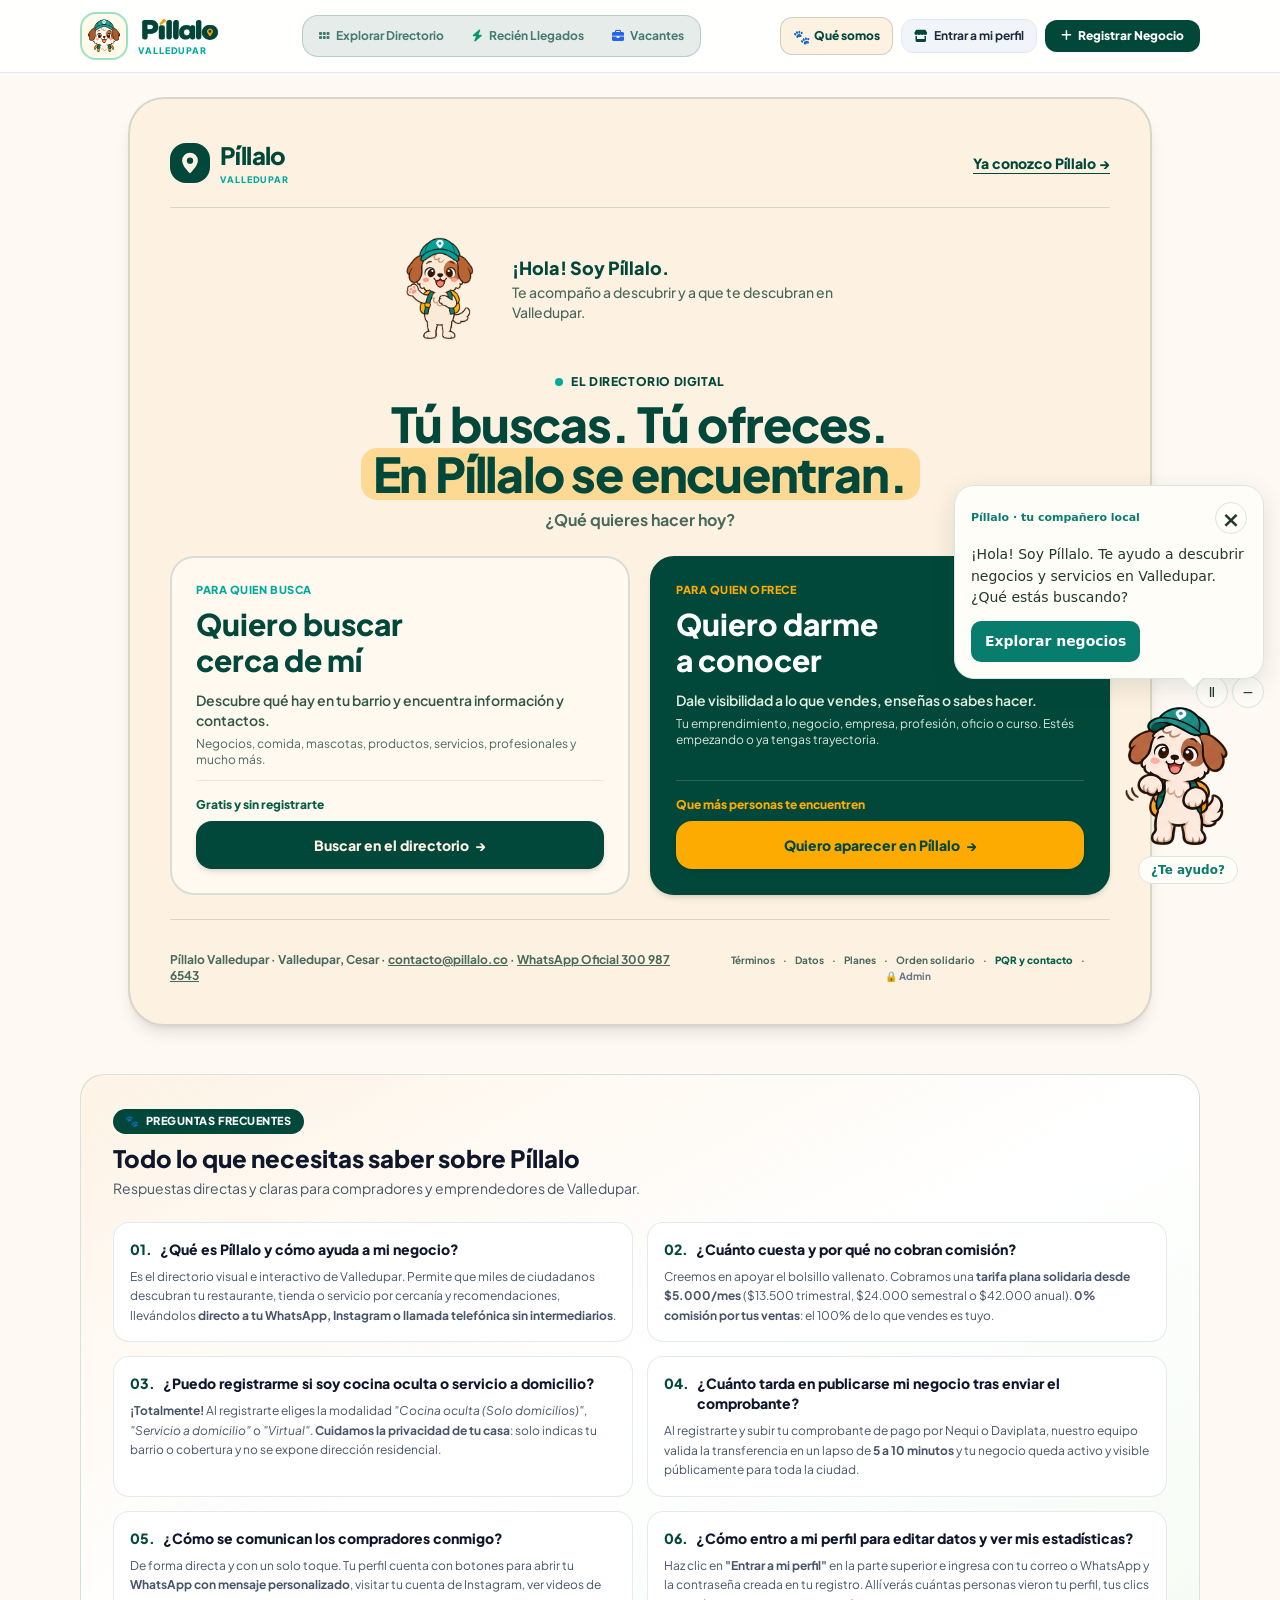
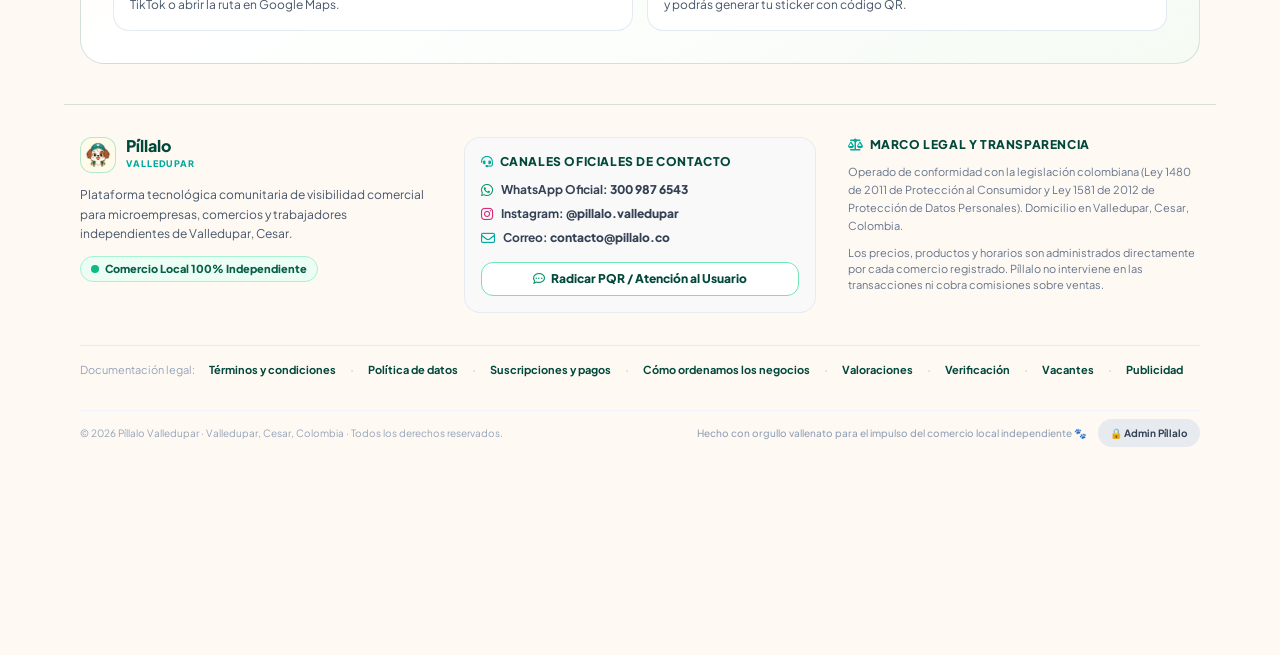
==== index.html @ d833a31a "Actualizacion oficial: Diseno final con barras delgadas horizontales, 4 banners destacados en Recien" ====
<!DOCTYPE html>
<html lang="es">
<head>
  <meta charset="UTF-8">
  <meta name="viewport" content="width=device-width, initial-scale=1.0">
  <title>Píllalo Valledupar — Vitrina Visual por Widgets (V3)</title>
  <link rel="stylesheet" href="./tailwind.css">
  <script src="https://cdn.jsdelivr.net/npm/@supabase/supabase-js@2"></script>
  <link rel="stylesheet" href="https://cdnjs.cloudflare.com/ajax/libs/font-awesome/6.4.0/css/all.min.css">
  <style>
    @import url('https://fonts.googleapis.com/css2?family=Plus+Jakarta+Sans:wght@400;500;600;700;800&display=swap');

    body {
      font-family: 'Plus Jakarta Sans', -apple-system, BlinkMacSystemFont, sans-serif;
      background-color: #EEF2F6;
      color: #0F172A;
    }

    /* Tactile 3D Category Buttons (Airbnb / Apple style from mockup) */
    .cat-3d-btn {
      background: linear-gradient(180deg, #FFFFFF 0%, #F1F5F9 100%);
      border: 1.5px solid #E2E8F0;
      box-shadow: 0 8px 20px -6px rgba(15, 23, 42, 0.08), inset 0 2px 0 0 #FFFFFF;
      transition: all 0.22s cubic-bezier(0.16, 1, 0.3, 1);
    }
    .cat-3d-btn:hover {
      transform: translateY(-2px);
      box-shadow: 0 12px 24px -6px rgba(15, 23, 42, 0.14), inset 0 2px 0 0 #FFFFFF;
    }
    .cat-3d-btn.active {
      background: linear-gradient(180deg, #F8FAFC 0%, #E2E8F0 100%);
      border: 2.5px solid #1E293B;
      box-shadow: 0 10px 25px -5px rgba(15, 23, 42, 0.18), inset 0 2px 0 0 #FFFFFF;
    }

    /* Official Instagram Gradient Widget */
    .ig-widget-gradient {
      background: radial-gradient(circle at 30% 107%, #fdf497 0%, #fdf497 5%, #fd5949 45%, #d6249f 60%, #285AEB 90%);
      box-shadow: 0 10px 25px -5px rgba(214, 36, 159, 0.35);
      transition: transform 0.2s ease, box-shadow 0.2s ease;
    }
    .ig-widget-gradient:hover {
      transform: translateY(-3px) scale(1.01);
      box-shadow: 0 15px 30px -5px rgba(214, 36, 159, 0.5);
    }

    /* Official WhatsApp Green Widget */
    .wa-widget-green {
      background: linear-gradient(160deg, #25D366 0%, #16A34A 100%);
      box-shadow: 0 12px 28px -6px rgba(22, 163, 74, 0.4);
      transition: transform 0.2s ease, box-shadow 0.2s ease;
    }
    .wa-widget-green:hover {
      transform: translateY(-3px) scale(1.01);
      box-shadow: 0 18px 34px -6px rgba(22, 163, 74, 0.55);
    }

    /* Official TikTok Obsidian Widget with Neon Note Effect */
    .tiktok-widget-black {
      background: linear-gradient(145deg, #18181B 0%, #09090B 100%);
      box-shadow: 0 10px 25px -5px rgba(9, 9, 11, 0.4);
      transition: transform 0.2s ease;
    }
    .tiktok-widget-black:hover {
      transform: translateY(-3px) scale(1.01);
    }
    .tiktok-neon-icon {
      filter: drop-shadow(-2px -1px 0px #25F4EE) drop-shadow(2px 2px 0px #FE2C55);
    }

    /* Stylized Google Maps Street Pattern */
    .gmaps-pattern {
      background-color: #E8ECEF;
      background-image: 
        linear-gradient(32deg, transparent 46%, #FFFFFF 46%, #FFFFFF 54%, transparent 54%),
        linear-gradient(-28deg, transparent 44%, #FFFFFF 44%, #FFFFFF 52%, transparent 52%),
        linear-gradient(75deg, transparent 48%, #FDE047 48%, #FDE047 53%, transparent 53%),
        radial-gradient(circle at 20% 75%, #BBF7D0 0%, #BBF7D0 22%, transparent 23%),
        linear-gradient(#CBD5E1 1px, transparent 1px),
        linear-gradient(90deg, #CBD5E1 1px, transparent 1px);
      background-size: 180px 180px, 160px 160px, 240px 240px, 100% 100%, 26px 26px, 26px 26px;
    }

    /* Card Soft Elevation */
    .bento-white-card {
      background: #FFFFFF;
      border: 1px solid rgba(226, 232, 240, 0.9);
      box-shadow: 0 14px 35px -10px rgba(15, 23, 42, 0.08);
      transition: all 0.28s cubic-bezier(0.16, 1, 0.3, 1);
    }
    .bento-white-card:hover {
      transform: translateY(-3px);
      box-shadow: 0 22px 45px -12px rgba(15, 23, 42, 0.16);
    }

    /* Banner Publicitario Destacado con marco amarillo dorado permanente */
    .banner-bento-gold {
      background: #FFFFFF;
      border: 2.5px solid #FDAB01 !important; /* Amarillo Píllalo / Amber dorado permanente */
      box-shadow: 0 4px 18px -2px rgba(253, 171, 1, 0.28), 0 10px 30px -8px rgba(15, 23, 42, 0.08) !important;
      transition: all 0.28s cubic-bezier(0.16, 1, 0.3, 1);
    }
    .banner-bento-gold:hover {
      border-color: #F59E0B !important;
      transform: translateY(-3px);
      box-shadow: 0 8px 26px -2px rgba(245, 158, 11, 0.40), 0 16px 35px -8px rgba(15, 23, 42, 0.14) !important;
    }

    /* Sticker / Die-cut Effect for QR Badge */
    .sticker-diecut {
      box-shadow: 0 24px 50px -12px rgba(15, 23, 42, 0.35), 0 0 0 6px #FFFFFF, 0 0 0 8px #10B981;
    }

    .fade-in {
      animation: fadeIn 0.28s ease-out forwards;
    }
    @keyframes fadeIn {
      from { opacity: 0; transform: translateY(8px); }
      to { opacity: 1; transform: translateY(0); }
    }

    /* Avatar Oficial de Píllalo (primer cuadro transparente de pillalo-sprites.png) */
    .pillalo-brand-avatar {
      background-image: url('./pillalo/assets/pillalo-face-logo.png');
      background-size: contain;
      background-position: center;
      background-repeat: no-repeat;
    }
    .pillalo-emotion-badge {
      background-size: contain;
      background-position: center;
      background-repeat: no-repeat;
    }

    @media print {
      body * { visibility: hidden; }
      #printableStickerArea, #printableStickerArea * { visibility: visible; }
      #printableStickerArea {
        position: fixed;
        left: 50%;
        top: 50%;
        transform: translate(-50%, -50%);
      }
      #pillalo-companion {
        display: none !important;
        visibility: hidden !important;
      }
    }
  </style>
</head>
<body class="pb-40 antialiased bg-[#FDF1E1]/40 text-slate-900 selection:bg-[#00AA9D] selection:text-white">

  <!-- ===================================================================== -->
  <!-- BARRA SUPERIOR (BASADA EN VERSION_1_V3_ORIGINAL_NOVIA.html)           -->
  <!-- ===================================================================== -->
  <header class="bg-white/90 backdrop-blur-md border-b border-slate-200 sticky top-0 z-50 shadow-xs">
    <div class="max-w-6xl mx-auto px-2 sm:px-4 py-2 sm:py-3 flex items-center justify-between gap-1 sm:gap-3">
      
      <!-- Logo Oficial: Cara de Píllalo + Nombre (Optimizado para móvil: Valledupar abajo para liberar espacio) -->
      <div onclick="openWelcomeLanding(); window.Pillalo?.speak('welcome');" class="flex items-center space-x-2 sm:space-x-2.5 cursor-pointer group flex-shrink-0">
        <div class="w-9 h-9 sm:w-12 sm:h-12 rounded-2xl bg-amber-50/95 border-2 border-emerald-500/40 shadow-xs group-hover:scale-105 transition flex items-center justify-center p-1 overflow-hidden flex-shrink-0" aria-hidden="true">
          <img src="./pillalo/assets/pillalo-face-logo.png" alt="Píllalo" class="w-full h-full object-contain object-center">
        </div>
        <div class="leading-tight flex flex-col justify-center">
          <img src="./pillalo/assets/pillalo-logo-tipografico-oficial.png" alt="Píllalo" class="h-6 sm:h-7 w-auto object-contain">
          <span class="text-[8px] sm:text-[9px] font-black uppercase tracking-widest text-[#00AA9D] block mt-0.5">Valledupar</span>
        </div>
      </div>

      <!-- Navigation Pills Públicas (Colores Corporativos Píllalo) -->
      <div class="hidden md:flex items-center space-x-1 bg-[#01483B]/10 p-1 rounded-2xl border border-[#01483B]/20 text-xs font-bold">
        <button id="nav-explore" onclick="switchTab('tab-explore')" class="px-3.5 py-2 rounded-xl bg-[#01483B] text-white shadow-xs flex items-center gap-1.5 transition cursor-pointer font-black">
          <i class="fa-solid fa-grip"></i>
          <span>Explorar Directorio</span>
        </button>
        <button id="nav-nuevos" onclick="switchTab('tab-nuevos')" class="px-3.5 py-2 rounded-xl text-slate-600 hover:text-slate-900 hover:bg-white/60 flex items-center gap-1.5 transition cursor-pointer">
          <i class="fa-solid fa-bolt text-emerald-600"></i>
          <span>Recién Llegados</span>
        </button>
        <button id="nav-jobs" onclick="switchTab('tab-jobs')" class="px-3.5 py-2 rounded-xl text-slate-600 hover:text-slate-900 hover:bg-white/60 flex items-center gap-1.5 transition cursor-pointer">
          <i class="fa-solid fa-briefcase text-blue-600"></i>
          <span>Vacantes</span>
        </button>
        <!-- Panel Dueños (Secreto bajo PIN 2026) -->
        <button id="nav-analytics" onclick="switchTab('tab-analytics')" class="hidden px-3 py-2 rounded-xl text-indigo-700 bg-indigo-50 hover:bg-indigo-100 flex items-center gap-1.5 transition cursor-pointer">
          <i class="fa-solid fa-chart-line text-indigo-600"></i>
          <span>Panel Dueños</span>
        </button>
      </div>

      <!-- Right Buttons: Acceso Dueño de Negocio + Registrar Negocio (Garantiza visibilidad en móvil) -->
      <div class="flex items-center space-x-1.5 sm:space-x-2 flex-shrink-0">
        <button onclick="openWelcomeLanding()" class="px-2 sm:px-3 py-2 bg-[#FDF1E1] hover:bg-white text-[#01483B] border border-[#01483B]/20 rounded-xl text-[11px] sm:text-xs font-black transition flex items-center gap-1 cursor-pointer shadow-2xs whitespace-nowrap" title="Conoce qué somos - Píllalo Valledupar">
          <span class="text-sm">🐾</span>
          <span>Qué somos</span>
        </button>
        <button id="btnTopEnterProfile" onclick="handleEnterProfileClick()" class="px-2 py-1.5 sm:px-3 sm:py-2 bg-slate-100 hover:bg-slate-200 text-slate-800 border border-slate-200 rounded-xl text-[11px] sm:text-xs font-bold transition flex items-center gap-1 sm:gap-1.5 cursor-pointer" title="Entrar a mi perfil de negocio para ver estadísticas y editar datos">
          <i class="fa-solid fa-store text-[#01483B]"></i>
          <span class="hidden sm:inline">Entrar a mi perfil</span>
          <span class="sm:hidden font-black text-[11px]">Mi Perfil</span>
        </button>
        <button onclick="switchTab('tab-register')" class="px-2 sm:px-4 py-1.5 sm:py-2 bg-[#01483B] hover:bg-[#00AA9D] text-white rounded-xl text-[11px] sm:text-xs font-black shadow-sm transition flex items-center space-x-1 sm:space-x-1.5 cursor-pointer flex-shrink-0">
          <i class="fa-solid fa-plus text-xs"></i>
          <span class="hidden sm:inline">Registrar Negocio</span>
          <span class="sm:hidden font-extrabold">Registrar</span>
        </button>
      </div>

    </div>

    <!-- Mobile Sub-Nav Adaptada al Celular (Limpia con Inicio/Landing) -->
    <nav aria-label="Navegación móvil" class="md:hidden flex items-center justify-around border-t border-[#01483B]/15 bg-white/95 backdrop-blur-md px-1.5 py-2 text-[11px] font-bold sticky top-[61px] z-40 shadow-2xs">
      <button id="mob-nav-explore" onclick="switchTab('tab-explore')" class="px-2.5 py-1 rounded-xl text-[#01483B] bg-[#FDAB01]/25 border border-[#FDAB01]/40 font-black flex items-center gap-1 transition shadow-2xs"><i class="fa-solid fa-grip"></i> Directorio</button>
      <button id="mob-nav-nuevos" onclick="switchTab('tab-nuevos')" class="px-2.5 py-1 rounded-lg text-slate-600 hover:text-slate-900 flex items-center gap-1 transition"><i class="fa-solid fa-bolt text-emerald-600"></i> Recién Llegados</button>
      <button id="mob-nav-jobs" onclick="switchTab('tab-jobs')" class="px-2.5 py-1 rounded-lg text-slate-600 hover:text-slate-900 flex items-center gap-1 transition"><i class="fa-solid fa-briefcase text-blue-600"></i> Vacantes</button>
      <button id="mob-nav-my-biz" onclick="handleEnterProfileClick()" class="px-2 py-1 rounded-lg text-slate-600 hover:text-slate-900 font-semibold flex items-center gap-1 transition"><i class="fa-solid fa-store text-amber-600"></i> Mi Perfil</button>
    </nav>
  </header>

  <main class="max-w-6xl mx-auto px-4 pt-6">

    <!-- ===================================================================== -->
    <!-- TAB 1: EXPLORAR DIRECTORIO (BANNER GRANDE + 10 CATEGORÍAS + COMPACTAS)-->
    <!-- ===================================================================== -->
        <!-- ===================================================================== -->
    <!-- TAB 0: LANDING PAGE DE BIENVENIDA OFICIAL PÍLLALO                      -->
    <!-- (Colores corporativos: Beige #FDF1E1, Verde #01483B, Turquesa #00AA9D, Mostaza #FDAB01) -->
    <!-- ===================================================================== -->
    <section id="tab-welcome" class="space-y-6 fade-in">
      <div class="bg-[#FDF1E1] border-2 border-[#01483B]/15 rounded-[36px] p-4 sm:p-8 md:p-10 shadow-lg text-[#01483B] relative overflow-hidden max-w-5xl mx-auto">
        
        <!-- Header bienvenida rápida de la landing oficial -->
        <header class="flex items-center justify-between gap-4 pb-5 border-b border-[#01483B]/15 bg-transparent shadow-none static">
          <div class="flex items-center gap-2.5">
            <div class="w-10 h-10 rounded-2xl bg-[#01483B] text-[#FDF1E1] flex items-center justify-center font-black text-xl shadow-xs flex-shrink-0">
              <svg width="20" height="22" viewBox="0 0 24 28"><path fill="currentColor" d="M12 1a10 10 0 0 0-10 10c0 7 10 16 10 16s10-9 10-16A10 10 0 0 0 12 1Zm0 14a4 4 0 1 1 0-8 4 4 0 0 1 0 8Z"/></svg>
            </div>
            <div>
              <span class="text-xl sm:text-2xl font-black tracking-tight text-[#01483B] leading-none block">Píllalo</span>
              <span class="text-[9px] font-black tracking-widest text-[#00AA9D] uppercase block mt-0.5">VALLEDUPAR</span>
            </div>
          </div>

          <button onclick="dismissWelcomeToExplore()" class="text-xs sm:text-sm font-black text-[#01483B] hover:text-[#00AA9D] underline underline-offset-4 cursor-pointer transition">
            Ya conozco Píllalo →
          </button>
        </header>

        <!-- Saludo con Mascota Píllalo (4 patas revisadas) -->
        <div class="flex items-center justify-center gap-3 sm:gap-4 pt-6 pb-2 text-center sm:text-left">
          <img src="./pillalo/assets/pillalo-saludo.png?v=cuatro-patas" alt="Píllalo saludando" class="w-24 h-24 sm:w-28 sm:h-28 object-contain flex-shrink-0 drop-shadow-sm">
          <div>
            <strong class="text-base sm:text-lg font-black text-[#01483B] block">¡Hola! Soy Píllalo.</strong>
            <p class="text-xs sm:text-sm text-[#486a5c] font-medium m-0 max-w-sm">Te acompaño a descubrir y a que te descubran en Valledupar.</p>
          </div>
        </div>

        <!-- Título central -->
        <div class="text-center py-4 space-y-2">
          <div class="inline-flex items-center justify-center gap-2 text-[11px] sm:text-xs font-black uppercase tracking-wider text-[#01483B]">
            <span class="w-2 h-2 rounded-full bg-[#00AA9D]"></span>
            <span>El directorio digital</span>
          </div>
          <h1 class="text-2xl sm:text-4xl md:text-5xl font-black text-[#01483B] leading-tight tracking-tight max-w-2xl mx-auto">
            Tú buscas. Tú ofreces.<br>
            <span class="relative inline-block text-[#01483B] bg-[#FDAB01]/35 px-3 py-0.5 rounded-2xl">
              En Píllalo se encuentran.
            </span>
          </h1>
          <p class="text-xs sm:text-base text-[#486a5c] font-bold">¿Qué quieres hacer hoy?</p>
        </div>

        <!-- DOS CAMINOS LADO A LADO CON IGUAL PROTAGONISMO TAMBIÉN EN MÓVIL -->
        <div class="grid grid-cols-2 gap-2.5 sm:gap-5 pt-2">
          
          <!-- CAMINO 1: PARA QUIEN BUSCA -->
          <article class="bg-[#fff9f0] border-2 border-[#01483B]/15 rounded-2xl sm:rounded-3xl p-3.5 sm:p-6 flex flex-col justify-between text-[#01483B] relative shadow-xs hover:border-[#00AA9D] transition">
            <div>
              <span class="text-[9px] sm:text-[11px] font-black tracking-wider text-[#00AA9D] uppercase block">PARA QUIEN BUSCA</span>
              <h2 class="text-base sm:text-2xl md:text-3xl font-black text-[#01483B] mt-1.5 sm:mt-2 mb-2 sm:mb-3 leading-tight">
                Quiero buscar<br>cerca de mí
              </h2>
              <p class="text-[11px] sm:text-sm font-semibold text-[#315748] mb-1.5 leading-snug">
                Descubre qué hay en tu barrio y encuentra información y contactos.
              </p>
              <p class="text-[10px] sm:text-xs text-[#486a5c] mb-3 leading-snug hidden sm:block">
                Negocios, comida, mascotas, productos, servicios, profesionales y mucho más.
              </p>
            </div>
            
            <div class="pt-2 sm:pt-4 border-t border-[#01483B]/10 mt-auto">
              <span class="block text-[9px] sm:text-xs font-black text-emerald-800 mb-2">Gratis y sin registrarte</span>
              <button onclick="dismissWelcomeToExplore()" class="w-full py-2.5 sm:py-3.5 px-2 sm:px-4 bg-[#01483B] hover:bg-[#00AA9D] text-[#FDF1E1] rounded-xl sm:rounded-2xl font-black text-[11px] sm:text-sm shadow-md transition flex items-center justify-center gap-1.5 cursor-pointer">
                <span>Buscar en el directorio</span>
                <span aria-hidden="true">→</span>
              </button>
            </div>
          </article>

          <!-- CAMINO 2: PARA QUIEN OFRECE -->
          <article class="bg-[#01483B] border-2 border-[#01483B] rounded-2xl sm:rounded-3xl p-3.5 sm:p-6 flex flex-col justify-between text-[#FDF1E1] relative shadow-md hover:border-[#FDAB01] transition">
            <div>
              <span class="text-[9px] sm:text-[11px] font-black tracking-wider text-[#FDAB01] uppercase block">PARA QUIEN OFRECE</span>
              <h2 class="text-base sm:text-2xl md:text-3xl font-black text-white mt-1.5 sm:mt-2 mb-2 sm:mb-3 leading-tight">
                Quiero darme<br>a conocer
              </h2>
              <p class="text-[11px] sm:text-sm font-semibold text-[#e1eddf] mb-1.5 leading-snug">
                Dale visibilidad a lo que vendes, enseñas o sabes hacer.
              </p>
              <p class="text-[10px] sm:text-xs text-[#d6e6d9] mb-3 leading-snug hidden sm:block">
                Tu emprendimiento, negocio, empresa, profesión, oficio o curso. Estés empezando o ya tengas trayectoria.
              </p>
            </div>
            
            <div class="pt-2 sm:pt-4 border-t border-white/15 mt-auto">
              <span class="block text-[9px] sm:text-xs font-black text-[#FDAB01] mb-2">Que más personas te encuentren</span>
              <button onclick="dismissWelcomeToRegister()" class="w-full py-2.5 sm:py-3.5 px-2 sm:px-4 bg-[#FDAB01] hover:bg-[#f5ba35] text-[#01483B] rounded-xl sm:rounded-2xl font-black text-[11px] sm:text-sm shadow-md transition flex items-center justify-center gap-1.5 cursor-pointer">
                <span>Quiero aparecer en Píllalo</span>
                <span aria-hidden="true">→</span>
              </button>
            </div>
          </article>

        </div>

        <!-- Footer oficial de la landing -->
        <footer class="pt-6 sm:pt-8 mt-6 border-t border-[#01483B]/15 flex flex-col sm:flex-row items-center justify-between gap-3 text-center sm:text-left text-[11px] sm:text-xs font-bold text-[#486a5c]">
          <p class="m-0">Píllalo Valledupar · Valledupar, Cesar · <a href="mailto:contacto@pillalo.co" class="underline hover:text-[#01483B]">contacto@pillalo.co</a> · <a href="https://wa.me/573009876543" target="_blank" class="underline hover:text-emerald-700">WhatsApp Oficial 300 987 6543</a></p>
          <div class="flex flex-wrap items-center justify-center gap-x-2 text-[10px]">
            <a href="legal/terminos-y-condiciones.html" target="_blank" class="hover:underline">Términos</a> ·
            <a href="legal/politica-de-datos.html" target="_blank" class="hover:underline">Datos</a> ·
            <a href="legal/suscripciones-y-pagos.html" target="_blank" class="hover:underline">Planes</a> ·
            <a href="legal/como-ordenamos.html" target="_blank" class="hover:underline">Orden solidario</a> ·
            <a href="javascript:void(0)" onclick="openPqrModal()" class="hover:underline text-emerald-800 font-black">PQR y contacto</a> ·
            <a href="javascript:void(0)" onclick="openOwnerPinModal()" class="hover:underline text-slate-500 font-bold">🔒 Admin</a>
          </div>
        </footer>

      </div>
    </section>

    <section id="tab-explore" class="space-y-6 fade-in">

      <!-- BANNER PUBLICITARIO SUPERIOR MÁS GRANDE Y LLAMATIVO (CONTROLADO POR LOS DUEÑOS) -->
            <!-- BANNERS PUBLICITARIOS: 2 ARRIBA Y 2 ABAJO (TAMAÑO AMPLIO COMO RECIÉN LLEGADOS Y VACANTES) -->
      <div class="space-y-5" id="exploreBannersContainer">
        <!-- Fila 1: 2 Banners Principales Arriba -->
        <div id="adSpotlightBannerTop" class="grid grid-cols-1 md:grid-cols-2 gap-5"></div>
        <!-- Fila 2: 2 Banners Recomendados Abajo -->
        <div id="adSpotlightBannerBottom" class="grid grid-cols-1 md:grid-cols-2 gap-5"></div>
      </div>

      <!-- FILTROS Y BÚSQUEDA INTELIGENTE VALLEDUPAR (CATEGORÍAS INTEGRADAS EN LISTA) -->      <!-- 2. BUSCADOR CON LUPA + FILTROS DE PRESUPUESTO Y TODOS LOS BARRIOS DE VALLEDUPAR -->
      <div class="bg-white/80 backdrop-blur-md rounded-3xl p-4 sm:p-5 border border-slate-200/90 shadow-xs space-y-4">
        
        <!-- Search Input Compacto y Limpio -->
        <div class="relative max-w-2xl mx-auto">
          <i class="fa-solid fa-magnifying-glass absolute left-4 top-3 text-slate-400 text-sm"></i>
          <input type="text" id="searchInput" oninput="filterBusinesses('search')" 
            placeholder="Busca en Valledupar: arepas, ropa, salones, técnicos, abogados..." 
            class="w-full pl-10 pr-24 py-2.5 bg-slate-50 border border-slate-200 rounded-2xl text-xs sm:text-sm font-semibold text-slate-800 placeholder-slate-400 focus:bg-white focus:outline-none focus:ring-2 focus:ring-[#00AA9D] transition">
          <button onclick="resetAllFilters()" data-pillalo-direct="true" class="absolute right-2 top-1.5 bottom-1.5 px-3 bg-[#01483B]/10 hover:bg-[#01483B]/20 text-[#01483B] rounded-xl text-xs font-bold transition cursor-pointer">
            Ver Todos
          </button>
        </div>

        <!-- Filtros Optimizados para Celular: Proximidad en Cuadras/Metros + GPS + Presupuesto + Barrios de Valledupar -->
        <div class="flex flex-wrap items-center justify-center gap-2.5 text-xs">
          
          <!-- Estado interno de Tipo (controlado por las píldoras de abajo) -->
          <input type="hidden" id="entityTypeFilter" value="all">

          <!-- Filtro: Categoría en Lista Desplegable (20 Categorías Oficiales + Todos + Favoritos) -->
          <div class="flex items-center bg-white border border-[#01483B]/20 rounded-xl px-3.5 py-2.5 shadow-2xs">
            <span class="mr-1.5 text-sm">🏷️</span>
            <span class="font-bold text-slate-700 mr-1.5">Categoría:</span>
            <select id="categoryFilterSelect" onchange="setCategoryFromSelect(this.value)" class="font-extrabold text-[#01483B] bg-transparent focus:outline-none cursor-pointer max-w-[210px] truncate">
              <option value="all">✨ Todas las categorías</option>
              <option value="favoritos">❤️ Mis Favoritos</option>
              <option value="moda_ropa_accesorios">👗 Moda, ropa y accesorios</option>
              <option value="belleza_cuidado_personal">💄 Belleza y cuidado personal</option>
              <option value="salud_bienestar">🩺 Salud y bienestar</option>
              <option value="alimentos_gastronomia">🍔 Alimentos y gastronomía</option>
              <option value="hogar_decoracion_muebles">🛋️ Hogar, decoración y muebles</option>
              <option value="tecnologia_electronica">📱 Tecnología y electrónica</option>
              <option value="servicios_profesionales_empresariales">💼 Servicios profesionales y empresariales</option>
              <option value="educacion_formacion">📚 Educación y formación</option>
              <option value="eventos_entretenimiento">🎉 Eventos y entretenimiento</option>
              <option value="transporte_mensajeria_movilidad">🛵 Transporte, mensajería y movilidad</option>
              <option value="inmobiliarias_construccion">🏗️ Inmobiliarias y construcción</option>
              <option value="mascotas_animales">🐾 Mascotas y animales</option>
              <option value="bebes_ninos_maternidad">👶 Bebés, niños y maternidad</option>
              <option value="turismo_viajes">✈️ Turismo y viajes</option>
              <option value="arte_manualidades_personalizados">🎨 Arte, manualidades y personalizados</option>
              <option value="servicios_personales_domesticos">🛠️ Servicios personales y domésticos</option>
              <option value="finanzas_seguros_tramites">💳 Finanzas, seguros y trámites</option>
              <option value="deportes_recreacion">⚽ Deportes y recreación</option>
              <option value="servicios_digitales_internet">💻 Servicios digitales y negocios por internet</option>
              <option value="agricultura_campo_produccion">🌾 Agricultura, campo y producción</option>
            </select>
          </div>

          <!-- Filtro de Proximidad en Cuadras / Metros -->
          <div class="flex items-center bg-white border border-slate-200 rounded-xl px-3.5 py-2.5 shadow-2xs">
            <span class="mr-1.5 text-sm">🚶</span>
            <span class="font-bold text-slate-600 mr-1">Cerca de mí:</span>
            <select id="proximityFilter" onchange="filterBusinesses('proximity')" class="font-extrabold text-slate-900 bg-transparent focus:outline-none cursor-pointer">
              <option value="all">Cualquier distancia</option>
              <option value="2">A 2 cuadras (~200 m)</option>
              <option value="3">A 3 cuadras (~300 m)</option>
              <option value="4">A 4 cuadras (~400 m)</option>
              <option value="5">A 5 cuadras (~500 m)</option>
              <option value="10">A 10 cuadras (~1 km)</option>
              <option value="20">A 20 cuadras (~2 km)</option>
            </select>
          </div>

          <!-- Botón Rápido GPS / Ubicación Actual -->
          <button id="btnGpsToggle" onclick="toggleUserGps()" type="button" class="flex items-center gap-1.5 px-3.5 py-2.5 bg-emerald-50 hover:bg-emerald-100 text-emerald-800 border border-emerald-300 rounded-xl font-extrabold transition cursor-pointer shadow-2xs" title="Usar ubicación de tu celular">
            <i class="fa-solid fa-location-crosshairs text-emerald-600" id="gpsIcon"></i>
            <span id="gpsBtnLabel">Usar mi GPS</span>
          </button>

          <!-- Filtro: Presupuesto -->
          <div class="flex items-center bg-white border border-slate-200 rounded-xl px-3.5 py-2.5 shadow-2xs">
            <span class="mr-1.5 text-sm">💰</span>
            <span class="font-bold text-slate-600 mr-1">Presupuesto:</span>
            <select id="priceFilter" onchange="filterBusinesses('price')" class="font-extrabold text-slate-900 bg-transparent focus:outline-none cursor-pointer">
              <option value="all">Cualquier valor</option>
              <option value="low">Económico (Hasta $45.000)</option>
              <option value="mid">Medio ($45.000 – $100.000)</option>
              <option value="high">Especializado ($100.000+)</option>
            </select>
          </div>

          <!-- Filtro 2: Todos los Barrios de Valledupar -->
          <div class="flex items-center bg-white border border-slate-200 rounded-xl px-4 py-2.5 shadow-2xs">
            <span class="mr-1.5 text-sm">📍</span>
            <span class="font-bold text-slate-600 mr-1.5">Barrios de Valledupar:</span>
            <select id="neighborhoodFilter" onchange="filterBusinesses('neighborhood')" class="font-extrabold text-slate-900 bg-transparent focus:outline-none cursor-pointer">
              <option value="all">Toda la ciudad (Todos los barrios)</option>
              <optgroup label="Zona Norte y Noroccidente">
                <option value="Novalito">Novalito</option>
                <option value="San Vicente">San Vicente</option>
                <option value="Los Cortijos">Los Cortijos</option>
                <option value="Rosas del Ateneo">Rosas del Ateneo</option>
                <option value="Pontevedra">Pontevedra</option>
                <option value="San Carlos">San Carlos</option>
                <option value="Villalba">Villalba</option>
                <option value="Ciudad Jardín">Ciudad Jardín</option>
                <option value="Santa Elena">Santa Elena</option>
                <option value="Pasadena">Pasadena</option>
                <option value="San Isidro">San Isidro</option>
                <option value="Alfonso López">Alfonso López</option>
                <option value="Chimila">Chimila</option>
                <option value="Guatapurí">Guatapurí</option>
                <option value="Las Delicias">Las Delicias</option>
                <option value="Don Alberto">Don Alberto</option>
                <option value="Villa Miriam">Villa Miriam</option>
                <option value="La Nevada">La Nevada</option>
                <option value="Divino Niño">Divino Niño</option>
                <option value="Bello Horizonte">Bello Horizonte</option>
                <option value="Ciudad Tayrona">Ciudad Tayrona</option>
              </optgroup>
              <optgroup label="Zona Centro y Tradicional">
                <option value="Centro">Centro</option>
                <option value="Loperena">Loperena</option>
                <option value="Cañaguate">Cañaguate</option>
                <option value="San Joaquín">San Joaquín</option>
                <option value="Obrero">Obrero</option>
                <option value="Sicarare">Sicarare</option>
                <option value="San Jorge">San Jorge</option>
                <option value="Santa Rita">Santa Rita</option>
                <option value="El Carmen">El Carmen</option>
                <option value="Gaitán">Gaitán</option>
                <option value="La Granja">La Granja</option>
                <option value="San Antonio">San Antonio</option>
              </optgroup>
              <optgroup label="Zona Occidental y Comercial">
                <option value="Las Flores">Las Flores</option>
                <option value="Los Músicos">Los Músicos</option>
                <option value="Arizona">Arizona</option>
                <option value="Garupal">Garupal (Etapas 1, 2, 3 y 4)</option>
                <option value="Ichagua">Ichagua</option>
                <option value="Iracal">Iracal</option>
                <option value="Candelaria Norte">Candelaria Norte</option>
                <option value="Villa Concha">Villa Concha</option>
                <option value="La Popa">La Popa</option>
                <option value="Álamos">Álamos (I, II y III)</option>
                <option value="Villa Olga">Villa Olga</option>
              </optgroup>
              <optgroup label="Zona Sur y Suroriente">
                <option value="Doce de Octubre">Doce de Octubre</option>
                <option value="Fundadores">Fundadores</option>
                <option value="Simón Bolívar">Simón Bolívar</option>
                <option value="Dangond">Dangond</option>
                <option value="Los Caciques">Los Caciques</option>
                <option value="Primero de Mayo">Primero de Mayo</option>
                <option value="Siete de Agosto">Siete de Agosto</option>
                <option value="San Martín">San Martín</option>
                <option value="Casimiro Maestre">Casimiro Maestre</option>
                <option value="Manantial">Manantial</option>
                <option value="Candelaria Sur">Candelaria Sur</option>
                <option value="Sabanas del Valle">Sabanas del Valle</option>
                <option value="Las Manuelitas">Las Manuelitas</option>
                <option value="Panamá">Panamá</option>
                <option value="Villa Castro">Villa Castro</option>
                <option value="Mareigua">Mareigua</option>
                <option value="Amaneceres del Valle">Amaneceres del Valle</option>
                <option value="Los Milagros">Los Milagros</option>
                <option value="Mayales">Mayales</option>
                <option value="Villa Clara">Villa Clara</option>
                <option value="Villa Dariana">Villa Dariana</option>
                <option value="Lorenzo Morales">Lorenzo Morales</option>
                <option value="Nando Marín">Nando Marín</option>
              </optgroup>
            </select>
          </div>

        </div>

        <!-- Píldoras de Filtro Rápido con un solo toque (Se combinan con categoría, texto y precio) -->
        <div class="flex flex-wrap items-center justify-center gap-2 pt-2 border-t border-slate-100" id="quickPillContainer">
          <button onclick="setEntityTypePill('all')" id="pill-all" class="pill-filter active px-3.5 py-1.5 rounded-full text-xs font-black transition border cursor-pointer bg-[#01483B] text-white border-[#01483B] shadow-2xs">
            🌐 Todos
          </button>
          <button onclick="setEntityTypePill('emprendimiento')" id="pill-emprendimiento" class="pill-filter px-3.5 py-1.5 rounded-full text-xs font-black transition border cursor-pointer bg-white text-slate-700 border-slate-200 hover:border-emerald-500 hover:text-emerald-800">
            🐾 Emprendimientos
          </button>
          <button onclick="setEntityTypePill('empresa_nit')" id="pill-empresa_nit" class="pill-filter px-3.5 py-1.5 rounded-full text-xs font-black transition border cursor-pointer bg-white text-slate-700 border-slate-200 hover:border-blue-500 hover:text-blue-800">
            🏛️ Empresas con NIT
          </button>
          <button onclick="setEntityTypePill('persona')" id="pill-persona" class="pill-filter px-3.5 py-1.5 rounded-full text-xs font-black transition border cursor-pointer bg-white text-slate-700 border-slate-200 hover:border-teal-500 hover:text-teal-800">
            👤 Profesionales
          </button>
        </div>
      </div>

      <!-- Indicador en tiempo real de resultados filtrados -->
      <div class="flex items-center justify-between px-1">
        <p id="resultsCounterText" class="text-xs font-extrabold text-slate-600" aria-live="polite">
          Mostrando 10 negocios y servicios en Valledupar
        </p>
        <span class="text-[11px] font-bold text-emerald-700 bg-emerald-50 border border-emerald-200 px-2.5 py-0.5 rounded-full">
          🐾 Acompañado por Píllalo
        </span>
      </div>

      <!-- 3. GRILLA COMPACTA DE NEGOCIOS (SIN VALORACIÓN PÚBLICA, CON MÁS ESPACIO) -->
      <div id="businessList" class="grid grid-cols-1 sm:grid-cols-2 lg:grid-cols-3 gap-5">
        <!-- Injected via JS -->
      </div>

    </section>

    <!-- ===================================================================== -->
    <!-- TAB 2: VISTA PERFIL COMPLETO DE LA EMPRESA                            -->
    <!-- ===================================================================== -->
    <section id="tab-company-profile" class="hidden fade-in space-y-6">
      <div id="companyProfileContainer"></div>
    </section>

    <!-- ===================================================================== -->
    <!-- TAB 3: RECIÉN LLEGADOS (ROTACIÓN SEMANAL DE REGISTRADOS ESTA SEMANA)  -->
    <!-- ===================================================================== -->
    <section id="tab-nuevos" class="hidden fade-in space-y-4">
      <!-- BARRA HORIZONTAL COMPACTA DE RECIÉN LLEGADOS (VERDE PÍLLALO OFICIAL #01483B DE ALTO CONTRASTE) -->
      <div style="background-color: #01483B;" class="rounded-2xl px-5 py-3 sm:px-6 sm:py-3 text-white shadow-sm flex flex-col sm:flex-row items-start sm:items-center justify-between gap-3 mb-3 border border-[#00AA9D]/30">
        <div class="flex items-center gap-3 min-w-0">
          <div class="w-9 h-9 rounded-xl bg-[#FDAB01]/20 border border-[#FDAB01]/40 flex items-center justify-center text-base shrink-0">
            ⚡
          </div>
          <div class="min-w-0">
            <span class="text-[10px] font-black uppercase tracking-wider text-[#FDAB01] block">Rotación Semanal · Presentado por Píllalo</span>
            <h2 class="text-base sm:text-lg font-black text-white leading-tight truncate">Recién Llegados a Píllalo Esta Semana</h2>
            <p class="text-[11px] sm:text-xs text-emerald-100 leading-tight mt-0.5">Los restaurantes, tiendas y servicios que se registran durante la semana aparecen aquí de primeros.</p>
          </div>
        </div>
        <button onclick="switchTab('tab-register')" style="background-color: #FDAB01; color: #01483B;" class="w-full sm:w-auto px-4 py-2 hover:bg-amber-400 rounded-xl text-xs font-black shadow-xs whitespace-nowrap cursor-pointer flex items-center justify-center gap-1.5 transition shrink-0">
          <i class="fa-solid fa-plus text-[#01483B] text-xs"></i> <span>Sumar mi Negocio esta Semana</span>
        </button>
      </div>

      <!-- 4 BANNERS PUBLICITARIOS EN RECIÉN LLEGADOS (2 ARRIBA Y 2 ABAJO) -->
      <div id="adNuevosBanner" class="grid grid-cols-1 md:grid-cols-2 gap-5 mb-4"></div>

      <!-- GRILLA DE COMERCIOS RECIÉN LLEGADOS -->
      <div id="nuevosGrid" class="grid grid-cols-1 sm:grid-cols-2 lg:grid-cols-3 gap-5"></div>
    </section>

    <!-- ===================================================================== -->
    <!-- TAB 4: VACANTES Y EMPLEO LOCAL                                        -->
    <!-- ===================================================================== -->
    <section id="tab-jobs" class="hidden fade-in space-y-4">
      <!-- BARRA HORIZONTAL COMPACTA DE VACANTES (AVISO AL LADO PARA REDUCIR ESPACIO VERTICAL) -->
      <div style="background-color: #0F172A;" class="rounded-2xl px-5 py-3 sm:px-6 sm:py-3 text-white shadow-sm flex flex-col sm:flex-row items-start sm:items-center justify-between gap-3 mb-3 border border-slate-800">
        <div class="flex items-center gap-3 min-w-0">
          <div class="w-9 h-9 rounded-xl bg-emerald-500/20 border border-emerald-500/30 flex items-center justify-center text-base shrink-0">
            💼
          </div>
          <div class="min-w-0">
            <span class="text-[10px] font-black uppercase tracking-wider text-emerald-400 block">Oportunidades Laborales Locales</span>
            <h2 class="text-base sm:text-lg font-black text-white leading-tight truncate">Vacantes en Negocios de Valledupar</h2>
            <p class="text-[11px] sm:text-xs text-slate-300 leading-tight mt-0.5">Conecta directamente con comercios que buscan talento o apoyo.</p>
          </div>
        </div>
        <div class="px-3 py-1.5 bg-amber-500/15 border border-amber-400/30 rounded-xl text-amber-200 text-[11px] font-medium leading-tight shrink-0 max-w-full sm:max-w-xs md:max-w-sm">
          📢 <b>Aviso:</b> Ofertas como anuncios. No cobramos ni recibimos hojas de vida. <a href="legal/vacantes.html" target="_blank" class="underline text-amber-300 font-bold hover:text-white">Reglas</a>
        </div>
      </div>

      <!-- 4 BANNERS PUBLICITARIOS EN VACANTES (2 ARRIBA Y 2 ABAJO) -->
      <div id="adJobsBanner" class="grid grid-cols-1 md:grid-cols-2 gap-5 mb-4"></div>

      <!-- GRILLA DE VACANTES COMPACTA (3 COLUMNAS EN DESKTOP) -->
      <div id="jobsGridContainer" class="grid grid-cols-1 sm:grid-cols-2 lg:grid-cols-3 gap-4">
      </div>
    </section>

    <!-- ===================================================================== -->
    <!-- TAB 5: STICKER / CERTIFICADO LLAMATIVO CON CÓDIGO QR DIRECTO AL PERFIL-->
    <!-- ===================================================================== -->
    <section id="tab-certificate" class="hidden fade-in">
      <div class="bento-white-card rounded-3xl p-6 sm:p-8">
        <div class="grid grid-cols-1 lg:grid-cols-12 gap-8 items-center">
          
          <!-- Columna Izquierda: Configuración del Sticker QR -->
          <div class="lg:col-span-6 space-y-4">
            <span class="bg-amber-100 text-amber-900 text-xs font-extrabold px-3 py-1 rounded-full uppercase">
              📲 Sticker Oficial para Mesas, Mostrador y Redes
            </span>
            <h2 class="text-2xl sm:text-3xl font-black text-slate-900">Sticker y Código QR Directo al Perfil del Negocio</h2>
            <p class="text-xs sm:text-sm text-slate-600 leading-relaxed">
              Cada restaurante o negocio recibe su <b>Sticker Oficial de Píllalo con Código QR único</b>. Cuando un cliente llega al local y escanea el QR con su celular, <b>se abre enseguida el Perfil Completo de ese negocio</b> con su WhatsApp, Instagram, TikTok y mapa.
            </p>

            <div class="space-y-3 bg-slate-50 p-5 rounded-3xl border border-slate-200">
              <div>
                <label class="block text-xs font-extrabold text-emerald-800 mb-1">1. Selecciona un Negocio Registrado para generar su QR:</label>
                <select id="certBizSelect" onchange="selectBizForSticker()" class="w-full px-3.5 py-2.5 bg-white border-2 border-emerald-500 rounded-xl text-sm font-black text-slate-900 cursor-pointer">
                </select>
              </div>

              <div class="grid grid-cols-1 sm:grid-cols-2 gap-3 pt-1">
                <div>
                  <label class="block text-xs font-bold text-slate-700 mb-1">Nombre en el Sticker</label>
                  <input type="text" id="certBrandName" value="Luxury Arepas & Antojos" oninput="updateCertPreview()" class="w-full px-3 py-2 bg-white border border-slate-300 rounded-xl text-xs font-bold">
                </div>
                <div>
                  <label class="block text-xs font-bold text-slate-700 mb-1">Especialidad / Categoría</label>
                  <input type="text" id="certCategory" value="🍔 Comida & Restaurantes" oninput="updateCertPreview()" class="w-full px-3 py-2 bg-white border border-slate-300 rounded-xl text-xs font-bold">
                </div>
              </div>

              <div class="grid grid-cols-1 sm:grid-cols-2 gap-3">
                <div>
                  <label class="block text-xs font-bold text-slate-700 mb-1">Ubicación / Barrio</label>
                  <input type="text" id="certLocation" value="Los Cortijos · Valledupar" oninput="updateCertPreview()" class="w-full px-3 py-2 bg-white border border-slate-300 rounded-xl text-xs font-semibold">
                </div>
                <div>
                  <label class="block text-xs font-bold text-slate-700 mb-1">Usuario Instagram / TikTok</label>
                  <input type="text" id="certIg" value="@luxuryarepas_valle" oninput="updateCertPreview()" class="w-full px-3 py-2 bg-white border border-slate-300 rounded-xl text-xs font-semibold">
                </div>
              </div>

              <div class="flex flex-col sm:flex-row gap-2.5 pt-2">
                <button onclick="printStickerQr()" data-pillalo-direct="true" class="flex-1 py-3 wa-widget-green text-white rounded-xl text-xs font-extrabold cursor-pointer flex items-center justify-center gap-2">
                  <i class="fa-solid fa-print"></i>
                  <span>Imprimir / Guardar Sticker PDF</span>
                </button>
                <button onclick="downloadStoryBadge()" data-pillalo-direct="true" class="flex-1 py-3 bg-gradient-to-r from-amber-500 to-orange-500 hover:from-amber-600 hover:to-orange-600 text-slate-950 font-black rounded-xl text-xs cursor-pointer flex items-center justify-center gap-2 shadow-sm">
                  <i class="fa-brands fa-instagram text-sm"></i>
                  <span>Descargar Historia (1080×1920)</span>
                </button>
                <button onclick="simulateQrScan()" data-pillalo-direct="true" class="sm:col-span-2 py-3 bg-slate-900 hover:bg-slate-800 text-white rounded-xl text-xs font-extrabold cursor-pointer flex items-center justify-center gap-2">
                  <i class="fa-solid fa-mobile-screen-button text-amber-400"></i>
                  <span>Probar Escaneo QR (Abrir Perfil)</span>
                </button>
              </div>
            </div>
          </div>

          <!-- Columna Derecha: Diseño Visual del Sticker / Hablador con QR -->
          <div class="lg:col-span-6 flex justify-center py-4">
            <div id="printableStickerArea" class="w-80 sm:w-96 bg-gradient-to-br from-slate-950 via-emerald-950 to-slate-900 text-white rounded-[40px] p-6 sticker-diecut relative overflow-hidden text-center space-y-4">
              
              <div class="absolute -top-12 -right-12 w-36 h-36 bg-emerald-500/20 rounded-full blur-2xl pointer-events-none"></div>
              <div class="absolute -bottom-12 -left-12 w-36 h-36 bg-amber-400/20 rounded-full blur-2xl pointer-events-none"></div>

              <div class="flex items-center justify-between border-b border-white/15 pb-3">
                <div class="flex items-center gap-2.5">
                  <div class="w-11 h-11 rounded-xl bg-white border-2 border-emerald-400 shadow-md flex items-center justify-center overflow-hidden flex-shrink-0" aria-hidden="true">
                    <img src="./pillalo/assets/pillalo-face-logo.png" alt="Píllalo" class="w-10 h-10 object-contain">
                  </div>
                  <div class="text-left">
                    <p class="text-xs font-black tracking-tight leading-none text-white">PÍLLALO VALLEDUPAR</p>
                    <p class="text-[10px] font-bold text-emerald-300">Comercio Oficial Verificado</p>
                  </div>
                </div>
                <span class="bg-amber-400 text-slate-950 text-[10px] font-black px-2.5 py-1 rounded-full uppercase tracking-wider shadow-xs">
                  ★ OFICIAL
                </span>
              </div>

              <div class="space-y-1.5 pt-1">
                <div class="inline-flex items-center justify-center w-16 h-16 rounded-full bg-white text-slate-900 font-black text-xl shadow-xl border-4 border-emerald-400" id="cardInitial">
                  LA
                </div>
                <h3 id="cardTitle" class="text-2xl font-black text-white tracking-tight leading-tight">Luxury Arepas & Antojos</h3>
                <p id="cardDesc" class="text-xs bg-emerald-500/20 border border-emerald-400/30 py-1 px-3 rounded-full text-emerald-200 font-extrabold inline-block">
                  🍔 Comida & Restaurantes
                </p>
              </div>

              <div class="relative bg-white text-slate-900 rounded-3xl p-4 shadow-2xl mx-auto max-w-[230px] space-y-2 border-4 border-amber-400">
                <div class="absolute -top-6 -right-5 w-12 h-12 rounded-full bg-amber-100 border-2 border-amber-400 flex items-center justify-center shadow-md overflow-hidden">
                  <img src="./pillalo/assets/pillalo-face-logo.png" alt="Píllalo" class="w-10 h-10 object-contain">
                </div>
                <p class="text-[10px] font-black uppercase tracking-wider text-emerald-700">📱 ¡ESCANÉAME CON TU CELULAR!</p>
                <div class="flex justify-center">
                  <img id="stickerQrImg" src="https://api.qrserver.com/v1/create-qr-code/?size=200x200&data=https%3A%2F%2Fjguao18.github.io%2Fpillalo-valledupar%2F%3Fnegocio%3D5" alt="Código QR del Negocio" class="w-36 h-36 rounded-xl">
                </div>
                <p class="text-[11px] font-extrabold text-slate-800 leading-tight">
                  Mira nuestro WhatsApp, Redes, Ubicación y Califícanos en Píllalo
                </p>
              </div>

              <div class="flex items-center justify-center gap-3 pt-1">
                <span class="px-2.5 py-1 rounded-xl bg-emerald-600/30 border border-emerald-400/30 text-[11px] font-bold flex items-center gap-1">
                  <i class="fa-brands fa-whatsapp text-emerald-400"></i> WhatsApp
                </span>
                <span class="px-2.5 py-1 rounded-xl bg-pink-600/30 border border-pink-400/30 text-[11px] font-bold flex items-center gap-1">
                  <i class="fa-brands fa-instagram text-pink-400"></i> Instagram
                </span>
                <span class="px-2.5 py-1 rounded-xl bg-white/10 border border-white/20 text-[11px] font-bold flex items-center gap-1">
                  <i class="fa-solid fa-location-dot text-red-400"></i> Mapa
                </span>
              </div>

              <div class="pt-1 text-[11px] text-slate-300 font-semibold flex items-center justify-between border-t border-white/15">
                <span id="cardLoc">📍 Los Cortijos · Valledupar</span>
                <span id="cardInsta" class="text-emerald-300 font-bold">📸 @luxuryarepas_valle</span>
              </div>

            </div>
          </div>

        </div>
      </div>
    </section>

    <!-- ===================================================================== -->
    <!-- TAB 6: PORTAL PRIVADO "MI NEGOCIO" (SOLO PARA EL DUEÑO DEL REGISTRO)  -->
    <!-- ===================================================================== -->
    <section id="tab-my-biz" class="hidden fade-in space-y-6">
      <div class="bg-gradient-to-r from-slate-900 via-teal-950 to-slate-900 rounded-3xl p-6 sm:p-8 text-white shadow-md flex flex-col sm:flex-row items-start sm:items-center justify-between gap-4">
        <div>
          <span class="bg-teal-400/20 text-teal-200 border border-teal-400/30 text-xs font-extrabold px-3 py-1 rounded-full uppercase">
            🔒 Estadísticas y Panel de Control Exclusivo
          </span>
          <h2 class="text-2xl sm:text-3xl font-black mt-2">¿Qué sucede en el Perfil de mi Negocio?</h2>
          <p class="text-slate-300 text-xs sm:text-sm mt-1 max-w-2xl">
            Aquí miras en tiempo real cuántas personas abrieron tu perfil, cuántos tocaron tu WhatsApp, Instagram, TikTok o tu ubicación. Además puedes descargar tu Sticker con código QR oficial y publicar vacantes de empleo.
          </p>
        </div>
        <div class="flex flex-col gap-2 min-w-[260px]">
          <div class="bg-white/10 border border-white/20 rounded-2xl p-3">
            <div class="flex items-center justify-between mb-1">
              <label class="text-[11px] font-extrabold text-teal-300 uppercase">Tu Negocio Activo:</label>
              <button onclick="logoutOwner()" class="text-[10px] text-amber-300 hover:text-white underline font-bold cursor-pointer">Cerrar Sesión</button>
            </div>
            <select id="myBizSelector" onchange="if(loggedInBizId!==null){loggedInBizId=Number(this.value);sessionStorage.setItem('pillalo_logged_biz_id',String(loggedInBizId));updateTopProfileButtonState();} renderMyBusinessDashboard()" class="w-full px-3 py-2 bg-white text-slate-900 rounded-xl text-xs font-black cursor-pointer">
            </select>
          </div>
          <button onclick="switchTab('tab-explore')" class="px-4 py-2 bg-white hover:bg-slate-100 text-slate-900 rounded-xl text-xs font-extrabold flex items-center justify-center gap-1.5 transition cursor-pointer shadow-xs">
            <i class="fa-solid fa-arrow-left text-emerald-600"></i>
            <span>Volver al Directorio</span>
          </button>
        </div>
      </div>

      <!-- Contenedor Dinámico del Dashboard Privado del Negocio -->
      <div id="myBizDashboardContent" class="space-y-6"></div>
    </section>

    <!-- ===================================================================== -->
    <!-- TAB 7: REGISTRAR NEGOCIO O SERVICIO (CON LAS 10 CATEGORÍAS)           -->
    <!-- ===================================================================== -->
    <section id="tab-register" class="hidden fade-in">
      <div class="bento-white-card rounded-3xl p-6 sm:p-8 md:p-10 max-w-5xl mx-auto space-y-6">
        <div class="text-center space-y-1.5">
          <h2 class="text-2xl font-black text-slate-900">Registra tu Negocio, Comercio o Servicio</h2>
          <p class="text-xs text-slate-500">Aparecerás esta semana en <b>Recién Llegados</b>, tendrás tu Sticker con QR y acceso a tus estadísticas privadas.</p>
        </div>

        <form onsubmit="submitNewBusiness(event)" class="space-y-4 text-xs">
          <!-- Logo del Negocio + Nombre Comercial -->
          <div class="grid grid-cols-1 sm:grid-cols-2 gap-3">
            <div>
              <label class="block font-bold text-slate-700 mb-1">Nombre del Negocio o Profesional *</label>
              <input type="text" id="regName" required placeholder="Ej: Oasis Denim / Técnico José" class="w-full px-3.5 py-2.5 bg-slate-50 border border-slate-200 rounded-xl font-semibold">
            </div>
            <div>
              <label class="block font-bold text-slate-700 mb-1">Logo o Foto del Negocio (Opcional - Podrás cambiarlo)</label>
              <input type="file" id="regLogoFile" accept="image/*" class="w-full text-xs text-slate-600 file:mr-2 file:py-2 file:px-3 file:rounded-xl file:border-0 file:text-xs file:font-black file:bg-[#01483B] file:text-white hover:file:bg-[#00AA9D] file:cursor-pointer cursor-pointer bg-slate-50 p-1.5 rounded-xl border border-slate-200">
            </div>
          </div>

          <!-- Categoría Principal y Segunda Categoría Opcional -->
          <div class="grid grid-cols-1 sm:grid-cols-2 gap-3">
            <div>
              <label class="block font-bold text-slate-700 mb-1">Categoría Principal *</label>
              <select id="regCategory" class="w-full px-3.5 py-2.5 bg-slate-50 border border-slate-200 rounded-xl font-semibold">
                <option value="moda_ropa_accesorios">👗 Moda, ropa y accesorios</option>
                <option value="belleza_cuidado_personal">💄 Belleza y cuidado personal</option>
                <option value="salud_bienestar">🩺 Salud y bienestar</option>
                <option value="alimentos_gastronomia">🍔 Alimentos y gastronomía</option>
                <option value="hogar_decoracion_muebles">🛋️ Hogar, decoración y muebles</option>
                <option value="tecnologia_electronica">📱 Tecnología y electrónica</option>
                <option value="servicios_profesionales_empresariales">💼 Servicios profesionales y empresariales</option>
                <option value="educacion_formacion">📚 Educación y formación</option>
                <option value="eventos_entretenimiento">🎉 Eventos y entretenimiento</option>
                <option value="transporte_mensajeria_movilidad">🛵 Transporte, mensajería y movilidad</option>
                <option value="inmobiliarias_construccion">🏗️ Inmobiliarias y construcción</option>
                <option value="mascotas_animales">🐾 Mascotas y animales</option>
                <option value="bebes_ninos_maternidad">👶 Bebés, niños y maternidad</option>
                <option value="turismo_viajes">✈️ Turismo y viajes</option>
                <option value="arte_manualidades_personalizados">🎨 Arte, manualidades y personalizados</option>
                <option value="servicios_personales_domesticos">🛠️ Servicios personales y domésticos</option>
                <option value="finanzas_seguros_tramites">💳 Finanzas, seguros y trámites</option>
                <option value="deportes_recreacion">⚽ Deportes y actividades recreativas</option>
                <option value="servicios_digitales_internet">💻 Servicios digitales y negocios por internet</option>
                <option value="agricultura_campo_produccion">🌾 Agricultura, campo y producción</option>
              </select>
            </div>
            <div>
              <label class="block font-bold text-slate-700 mb-1">Segunda Categoría (Opcional)</label>
              <select id="regSecondaryCategory" class="w-full px-3.5 py-2.5 bg-slate-50 border border-slate-200 rounded-xl font-semibold">
                <option value="">-- Ninguna (Solo una categoría) --</option>
                <option value="moda_ropa_accesorios">👗 Moda, ropa y accesorios</option>
                <option value="belleza_cuidado_personal">💄 Belleza y cuidado personal</option>
                <option value="salud_bienestar">🩺 Salud y bienestar</option>
                <option value="alimentos_gastronomia">🍔 Alimentos y gastronomía</option>
                <option value="hogar_decoracion_muebles">🛋️ Hogar, decoración y muebles</option>
                <option value="tecnologia_electronica">📱 Tecnología y electrónica</option>
                <option value="servicios_profesionales_empresariales">💼 Servicios profesionales y empresariales</option>
                <option value="educacion_formacion">📚 Educación y formación</option>
                <option value="eventos_entretenimiento">🎉 Eventos y entretenimiento</option>
                <option value="transporte_mensajeria_movilidad">🛵 Transporte, mensajería y movilidad</option>
                <option value="inmobiliarias_construccion">🏗️ Inmobiliarias y construcción</option>
                <option value="mascotas_animales">🐾 Mascotas y animales</option>
                <option value="bebes_ninos_maternidad">👶 Bebés, niños y maternidad</option>
                <option value="turismo_viajes">✈️ Turismo y viajes</option>
                <option value="arte_manualidades_personalizados">🎨 Arte, manualidades y personalizados</option>
                <option value="servicios_personales_domesticos">🛠️ Servicios personales y domésticos</option>
                <option value="finanzas_seguros_tramites">💳 Finanzas, seguros y trámites</option>
                <option value="deportes_recreacion">⚽ Deportes y actividades recreativas</option>
                <option value="servicios_digitales_internet">💻 Servicios digitales y negocios por internet</option>
                <option value="agricultura_campo_produccion">🌾 Agricultura, campo y producción</option>
              </select>
            </div>
          </div>

          <!-- Hashtags o Palabras Clave de Búsqueda -->
          <div>
            <label class="block font-bold text-slate-700 mb-1">Hashtags o Palabras Clave de Búsqueda (Hasta 4 etiquetas) *</label>
            <input type="text" id="regHashtags" placeholder="Ej: #Zapatos, #Vestidos, #Accesorios, #DomiciliosValledupar" class="w-full px-3.5 py-2.5 bg-slate-50 border border-slate-200 rounded-xl font-semibold">
            <p class="text-[10px] text-slate-500 mt-0.5">Ayudan a que los clientes te encuentren en el buscador aunque busquen productos específicos.</p>
          </div>

          <div>
            <label class="block font-bold text-slate-700 mb-1">Pequeña Descripción del Negocio o Servicio (Se verá dentro de tu Perfil) *</label>
            <textarea id="regBio" rows="2" required placeholder="Ej: Especialistas en arepas rellenas al carbón, patacones y jugos naturales con atención en mesa y pedidos por WhatsApp." class="w-full px-3.5 py-2.5 bg-slate-50 border border-slate-200 rounded-xl font-semibold"></textarea>
          </div>

          <div class="space-y-4">
            <div>
              <label class="block font-bold text-emerald-700 mb-1">Rango de Precios Orientativo (Mínimo a Máximo) *</label>
              <input type="text" id="regRange" required placeholder="Ej: $15.000 – $45.000 COP" class="w-full px-3.5 py-2.5 bg-emerald-50/50 border border-emerald-300 rounded-xl font-semibold">
            </div>

            <!-- Modalidad de Atención y Ubicación en Valledupar -->
            <div class="bg-slate-50 p-4 rounded-2xl border border-slate-200 space-y-3">
              <div class="flex flex-col sm:flex-row sm:items-center justify-between gap-1">
                <label class="block font-bold text-slate-800 text-xs sm:text-sm">📍 Modalidad de Atención y Ubicación *</label>
                <span class="text-[10px] font-bold text-[#00AA9D]">Adaptado para cocinas ocultas, locales o servicios</span>
              </div>

              <div>
                <select id="regLocationType" onchange="toggleLocationFields(this.value)" class="w-full px-3.5 py-2.5 bg-white border border-slate-300 rounded-xl font-bold text-xs sm:text-sm text-slate-800">
                  <option value="presencial">🏬 Local comercial / Punto físico (Clientes van a tu local o tienda)</option>
                  <option value="cocina_oculta">🍳 Cocina oculta / Taller a puerta cerrada (Solo domicilios · Cuida tu privacidad)</option>
                  <option value="domicilio">🛵 Servicio a domicilio (Técnicos, estilistas, reparaciones, etc.)</option>
                  <option value="virtual">💻 100% Virtual / Remoto / Envíos</option>
                </select>
                <p id="regLocationHelp" class="text-[11px] text-slate-500 mt-1 font-medium">Indica la dirección exacta de tu local y el barrio en Valledupar para que los clientes te visiten presencialmente.</p>
              </div>

              <!-- Bloque Presencial (Dirección exacta + Barrio) -->
              <div id="boxLocationPresencial" class="grid grid-cols-1 sm:grid-cols-2 gap-3">
                <div>
                  <label class="block font-bold text-slate-700 text-xs mb-1">Dirección del Local *</label>
                  <input type="text" id="regAddress" placeholder="Ej: Cra 15 #13B-24" class="w-full px-3.5 py-2.5 bg-white border border-slate-200 rounded-xl font-semibold text-xs sm:text-sm">
                </div>
                <div>
                  <label class="block font-bold text-slate-700 text-xs mb-1">Barrio en Valledupar *</label>
                  <input type="text" id="regBarrio" placeholder="Ej: Doce de Octubre, Los Cortijos, Centro" class="w-full px-3.5 py-2.5 bg-white border border-slate-200 rounded-xl font-semibold text-xs sm:text-sm">
                </div>
              </div>

              <!-- Bloque No Presencial (Cocina Oculta / Domicilio / Virtual) -->
              <div id="boxLocationNonPresencial" class="hidden space-y-2">
                <div>
                  <label id="lblSectorDespacho" class="block font-bold text-slate-700 text-xs mb-1">Barrio o Sector de despacho en Valledupar *</label>
                  <input type="text" id="regSectorDespacho" placeholder="Ej: Los Cortijos, La Nevada, o Toda Valledupar" class="w-full px-3.5 py-2.5 bg-white border border-slate-200 rounded-xl font-semibold text-xs sm:text-sm">
                </div>
                <div class="p-2.5 bg-emerald-50 rounded-xl border border-emerald-200 text-[11px] text-emerald-800 flex items-start sm:items-center gap-2">
                  <span class="text-base flex-shrink-0">🔒</span>
                  <span id="txtLocationPrivacy"><b>Privacidad de tu hogar protegida:</b> Tu perfil mostrará "Cocina Oculta (Solo Domicilios)" y el sector de despacho. Nunca revelamos tu dirección residencial.</span>
                </div>
              </div>
            </div>
          </div>

          <div class="grid grid-cols-1 sm:grid-cols-3 gap-3">
            <div>
              <label class="block font-bold text-slate-700 mb-1">WhatsApp / Teléfono *</label>
              <input type="tel" id="regPhone" required placeholder="300 987 6543" class="w-full px-3.5 py-2.5 bg-slate-50 border border-slate-200 rounded-xl font-semibold">
            </div>
            <div>
              <label class="block font-bold text-slate-700 mb-1">Instagram (@)</label>
              <input type="text" id="regIg" placeholder="@tunegocio" class="w-full px-3.5 py-2.5 bg-slate-50 border border-slate-200 rounded-xl font-semibold">
            </div>
            <div>
              <label class="block font-bold text-slate-700 mb-1">TikTok (@)</label>
              <input type="text" id="regTk" placeholder="@tunegocio.vup" class="w-full px-3.5 py-2.5 bg-slate-50 border border-slate-200 rounded-xl font-semibold">
            </div>
          </div>

          <!-- Horario de Atención Flexible (Especial para Restaurantes y Negocios con descanso) -->
          <div class="bg-slate-50 p-3.5 rounded-2xl border border-slate-200 space-y-2.5">
            <div class="flex items-center justify-between">
              <label class="block font-bold text-slate-800 text-xs">⏰ Horario y Días de Atención *</label>
              <span class="text-[10px] text-[#00AA9D] font-bold">Flexibilidad para descansos (Lunes/Martes)</span>
            </div>
            
            <div class="grid grid-cols-1 sm:grid-cols-3 gap-2.5">
              <div class="sm:col-span-1">
                <label class="block text-[11px] font-bold text-slate-600 mb-1">Patrón de Días:</label>
                <select id="regScheduleDays" onchange="syncScheduleDayPills(this.value)" class="w-full px-3 py-2 bg-white border border-slate-200 rounded-xl font-semibold text-xs">
                  <option value="Todos los días">Todos los días (Lunes a Domingo)</option>
                  <option value="Martes a Domingo (Descansa Lunes)">Martes a Domingo (Descansa Lunes) 🍔</option>
                  <option value="Miércoles a Lunes (Descansa Martes)">Miércoles a Lunes (Descansa Martes) 🍔</option>
                  <option value="Lunes a Sábado">Lunes a Sábado (Descansa Domingo)</option>
                  <option value="Lunes a Viernes">Lunes a Viernes</option>
                  <option value="Fines de Semana">Fines de Semana (Viernes a Domingo)</option>
                </select>
              </div>
              <div>
                <label class="block text-[11px] font-bold text-slate-600 mb-1">Hora de Apertura:</label>
                <input type="time" id="regOpenTime" value="11:30" required class="w-full px-3 py-2 bg-white border border-slate-200 rounded-xl font-semibold text-xs">
              </div>
              <div>
                <label class="block text-[11px] font-bold text-slate-600 mb-1">Hora de Cierre:</label>
                <input type="time" id="regCloseTime" value="23:00" required class="w-full px-3 py-2 bg-white border border-slate-200 rounded-xl font-semibold text-xs">
              </div>
            </div>

            <!-- Botones interactivos para marcar los días específicos que trabaja y descansa -->
            <div class="pt-1">
              <label class="block text-[11px] font-bold text-slate-600 mb-1.5">O marca exactamente los días que abres (toca para activar o descansar):</label>
              <div class="flex flex-wrap items-center gap-1.5" id="regScheduleDayPills">
                <button type="button" onclick="toggleSchedulePill(this, 'Lun')" class="day-toggle-pill px-2.5 py-1 rounded-lg text-xs font-bold border border-[#01483B] bg-[#01483B] text-white transition cursor-pointer" data-day="Lun">Lun</button>
                <button type="button" onclick="toggleSchedulePill(this, 'Mar')" class="day-toggle-pill px-2.5 py-1 rounded-lg text-xs font-bold border border-[#01483B] bg-[#01483B] text-white transition cursor-pointer" data-day="Mar">Mar</button>
                <button type="button" onclick="toggleSchedulePill(this, 'Mié')" class="day-toggle-pill px-2.5 py-1 rounded-lg text-xs font-bold border border-[#01483B] bg-[#01483B] text-white transition cursor-pointer" data-day="Mié">Mié</button>
                <button type="button" onclick="toggleSchedulePill(this, 'Jue')" class="day-toggle-pill px-2.5 py-1 rounded-lg text-xs font-bold border border-[#01483B] bg-[#01483B] text-white transition cursor-pointer" data-day="Jue">Jue</button>
                <button type="button" onclick="toggleSchedulePill(this, 'Vie')" class="day-toggle-pill px-2.5 py-1 rounded-lg text-xs font-bold border border-[#01483B] bg-[#01483B] text-white transition cursor-pointer" data-day="Vie">Vie</button>
                <button type="button" onclick="toggleSchedulePill(this, 'Sáb')" class="day-toggle-pill px-2.5 py-1 rounded-lg text-xs font-bold border border-[#01483B] bg-[#01483B] text-white transition cursor-pointer" data-day="Sáb">Sáb</button>
                <button type="button" onclick="toggleSchedulePill(this, 'Dom')" class="day-toggle-pill px-2.5 py-1 rounded-lg text-xs font-bold border border-[#01483B] bg-[#01483B] text-white transition cursor-pointer" data-day="Dom">Dom</button>
              </div>
              <p id="regScheduleSummary" class="text-[10px] text-emerald-800 font-bold mt-1">✓ Abierto: Todos los días (Lunes a Domingo)</p>
            </div>
          </div>

          <!-- Correo Electrónico Obligatorio + Red Social Facebook Opcional -->
          <div class="grid grid-cols-1 sm:grid-cols-2 gap-3">
            <div>
              <label class="block font-bold text-slate-800 mb-1">Correo Electrónico (Obligatorio para confirmación) *</label>
              <input type="email" id="regEmail" required placeholder="tu-correo@ejemplo.com" class="w-full px-3.5 py-2.5 bg-slate-50 border border-slate-200 rounded-xl font-semibold text-xs">
              <p class="text-[10px] text-slate-500 mt-0.5">Aquí te enviaremos tu comprobante de registro y tu garantía de Píllalo.</p>
            </div>
            <div>
              <label class="block font-bold text-slate-700 mb-1">Facebook (Opcional)</label>
              <input type="text" id="regFb" placeholder="facebook.com/tunegocio" class="w-full px-3.5 py-2.5 bg-slate-50 border border-slate-200 rounded-xl font-semibold text-xs">
              <p class="text-[10px] text-slate-500 mt-0.5">Página de Facebook o perfil comercial.</p>
            </div>
          </div>

          <!-- CREAR CONTRASEÑA PARA ACCEDER A TU PERFIL (LOGIN SEGURO) -->
          <div class="rounded-2xl bg-amber-50/80 border-2 border-amber-300 p-4 space-y-2.5">
            <div class="flex items-center gap-2">
              <span class="text-base">🔐</span>
              <span class="font-black text-amber-950 text-xs">Crea tu Contraseña para Entrar a tu Perfil de Dueño</span>
            </div>
            <p class="text-[11px] text-amber-900 leading-relaxed">
              Esta contraseña protegerá tu perfil. Nadie más podrá modificar tus datos ni ver tus estadísticas. Podrás entrar en <b>«Entrar a mi perfil»</b> usando tu correo o celular junto a esta contraseña.
            </p>
            <div class="grid grid-cols-1 sm:grid-cols-2 gap-3 pt-1">
              <div>
                <label class="block font-bold text-slate-700 mb-1 text-[11px]">Contraseña de Acceso (Mínimo 6 caracteres) *</label>
                <input type="password" id="regPassword" required minlength="6" placeholder="Crea tu clave segura" class="w-full px-3 py-2 bg-white border border-amber-300 rounded-xl font-bold text-slate-900 text-xs">
              </div>
              <div>
                <label class="block font-bold text-slate-700 mb-1 text-[11px]">Confirmar Contraseña *</label>
                <input type="password" id="regConfirmPassword" required minlength="6" placeholder="Repite tu contraseña" class="w-full px-3 py-2 bg-white border border-amber-300 rounded-xl font-bold text-slate-900 text-xs">
              </div>
            </div>
          </div>

          <!-- PREGUNTA DE SOCIEDAD CONSTITUIDA (S.A.S., Ltda., S.A.) -->
          <div class="rounded-2xl bg-slate-50 border border-slate-200 p-4 space-y-2.5">
            <label class="block font-black text-slate-800 text-xs">
              ¿Tu negocio es una sociedad constituida (S.A.S., Ltda., S.A., etc.)?
            </label>
            <div class="flex flex-wrap items-center gap-4">
              <label class="flex items-center gap-2 cursor-pointer font-bold text-slate-700 text-xs">
                <input type="radio" name="regBizIsSociedad" value="no" checked onchange="toggleBizSociedadFields(false)" class="accent-emerald-600">
                <span>No (Emprendimiento o persona natural)</span>
              </label>
              <label class="flex items-center gap-2 cursor-pointer font-bold text-slate-700 text-xs">
                <input type="radio" name="regBizIsSociedad" value="si" onchange="toggleBizSociedadFields(true)" class="accent-emerald-600">
                <span>Sí (Sociedad comercial con NIT)</span>
              </label>
            </div>
            <div id="bizSociedadFields" class="hidden space-y-3 pt-3 border-t border-slate-200/80">
              <div class="grid grid-cols-1 sm:grid-cols-2 gap-3">
                <div>
                  <label class="block font-bold text-slate-700 mb-1 text-[11px]">NIT (con dígito de verificación) *</label>
                  <input type="text" id="regBizNit" placeholder="Ej: 901234567-8" class="w-full px-3 py-2 bg-white border border-slate-300 rounded-xl font-bold text-xs">
                </div>
                <div>
                  <label class="block font-bold text-slate-700 mb-1 text-[11px]">Razón Social Completa *</label>
                  <input type="text" id="regBizRazonSocial" placeholder="Ej: Inversiones y Servicios Valle S.A.S." class="w-full px-3 py-2 bg-white border border-slate-300 rounded-xl font-bold text-xs">
                </div>
              </div>

              <!-- Beneficios Corporativos Opcionales para Empresas con NIT -->
              <div class="p-3.5 bg-blue-50/70 border border-blue-200 rounded-2xl space-y-2.5">
                <span class="text-[11px] font-black text-blue-900 uppercase tracking-wide block">
                  🏢 Canales Corporativos B2B (Opcionales para tu Perfil Empresarial)
                </span>
                <div class="grid grid-cols-1 sm:grid-cols-3 gap-2.5">
                  <div>
                    <label class="block font-bold text-slate-700 mb-1 text-[10px]">Línea Cotizaciones B2B / Mayorista</label>
                    <input type="tel" id="regBizB2BWhatsapp" placeholder="Ej: 300 123 4567" class="w-full px-2.5 py-1.5 bg-white border border-slate-200 rounded-xl text-xs font-semibold">
                    <p class="text-[9px] text-slate-500 mt-0.5">Para compras al por mayor y convenios.</p>
                  </div>
                  <div>
                    <label class="block font-bold text-slate-700 mb-1 text-[10px]">Enlace a Portafolio / Brochure PDF</label>
                    <input type="url" id="regBizBrochureUrl" placeholder="https://drive.google.com/..." class="w-full px-2.5 py-1.5 bg-white border border-slate-200 rounded-xl text-xs font-semibold">
                    <p class="text-[9px] text-slate-500 mt-0.5">Enlace a catálogo institucional o menú.</p>
                  </div>
                  <div>
                    <label class="block font-bold text-slate-700 mb-1 text-[10px]">Contacto Talento Humano / Hojas de Vida</label>
                    <input type="text" id="regBizHrContact" placeholder="empleos@empresa.com o WhatsApp" class="w-full px-2.5 py-1.5 bg-white border border-slate-200 rounded-xl text-xs font-semibold">
                    <p class="text-[9px] text-slate-500 mt-0.5">Para recibir postulaciones a tus vacantes.</p>
                  </div>
                </div>
              </div>

              <p class="text-[10px] text-slate-500">
                Verificamos tu NIT en el RUES (registro público de las Cámaras de Comercio). Podrás actualizar estos datos en cualquier momento desde tu panel.
              </p>
            </div>
          </div>

          <!-- DATOS PRIVADOS DE VERIFICACIÓN DE IDENTIDAD DEL TITULAR (NUNCA SE PUBLICAN) -->
          <div class="rounded-2xl bg-[#00AA9D]/10 border border-[#00AA9D]/30 p-4 space-y-3">
            <div class="flex items-start gap-3">
              <div class="w-10 h-10 rounded-xl bg-white border border-[#00AA9D]/40 p-1 flex items-center justify-center shrink-0 shadow-2xs">
                <span class="text-xl">🛡️</span>
              </div>
              <div class="space-y-1">
                <div class="flex items-center gap-1.5">
                  <span class="font-black text-[#01483B] text-xs">Verificación Privada de Identidad del Titular</span>
                  <span class="px-2 py-0.5 rounded-full bg-emerald-100 text-emerald-800 text-[10px] font-black">Seguridad Píllalo</span>
                </div>
                <p class="text-[11px] text-[#01483B] leading-relaxed">
                  Para proteger a los compradores y comercios en Valledupar, verificamos la identidad de cada titular.
                </p>
              </div>
            </div>

            <div class="bg-white/90 p-3 rounded-xl border border-[#00AA9D]/20 space-y-2.5">
              <div class="grid grid-cols-1 sm:grid-cols-3 gap-2.5">
                <div class="sm:col-span-1">
                  <label class="block font-bold text-slate-700 text-[11px] mb-1">Nombre Completo (como en cédula) *</label>
                  <input type="text" id="regBizLegalName" required placeholder="Nombres y apellidos completos" class="w-full px-3 py-2 bg-white border border-slate-200 rounded-xl font-bold text-xs">
                </div>
                <div>
                  <label class="block font-bold text-slate-700 text-[11px] mb-1">Número de Cédula *</label>
                  <input type="text" id="regBizIdNumber" required placeholder="Número de C.C." class="w-full px-3 py-2 bg-white border border-slate-200 rounded-xl font-bold text-xs">
                </div>
                <div>
                  <label class="block font-bold text-slate-700 text-[11px] mb-1">Fecha de Expedición *</label>
                  <input type="date" id="regBizIdDate" required class="w-full px-3 py-2 bg-white border border-slate-200 rounded-xl font-bold text-xs">
                </div>
              </div>
              <p class="text-[10px] text-slate-600 bg-amber-50/80 p-2 rounded-lg border border-amber-200/80">
                🔒 <b>Tu cédula y tu nombre completo no se publican.</b> Solo los usamos para verificar tu identidad y antecedentes según la <a href="legal/verificacion.html" target="_blank" class="underline text-[#01483B] font-bold">Política de verificación</a>. Después te pediremos por WhatsApp una foto tuya con la cédula, que revisamos y borramos.
              </p>
            </div>

            <!-- CASILLAS OBLIGATORIAS LEGALES (Sección 1 textos-formularios.md) -->
            <div class="bg-white/95 p-3 rounded-xl border border-slate-200 space-y-2 text-[11px] text-slate-700">
              <label class="flex items-start gap-2 cursor-pointer">
                <input type="checkbox" id="regBizCheckAge" required class="mt-0.5 rounded border-slate-300 text-[#01483B] focus:ring-[#00AA9D]">
                <span><b>Soy mayor de 18 años.</b> *</span>
              </label>

              <label class="flex items-start gap-2 cursor-pointer">
                <input type="checkbox" id="regBizCheckTerms" required class="mt-0.5 rounded border-slate-300 text-[#01483B] focus:ring-[#00AA9D]">
                <span><b>Autorizo a Píllalo a tratar mis datos según la <a href="legal/politica-de-datos.html" target="_blank" class="underline text-[#01483B] font-bold">Política de datos personales</a> y acepto los <a href="legal/terminos-y-condiciones.html" target="_blank" class="underline text-[#01483B] font-bold">Términos y condiciones</a> y las <a href="legal/suscripciones-y-pagos.html" target="_blank" class="underline text-[#01483B] font-bold">Condiciones de suscripción</a>.</b> *</span>
              </label>

              <label class="flex items-start gap-2 cursor-pointer">
                <input type="checkbox" id="regBizCheckTruth" required class="mt-0.5 rounded border-slate-300 text-[#01483B] focus:ring-[#00AA9D]">
                <span><b>Declaro que la información de mi negocio es verdadera y que tengo derecho a usar el logo y las fotos que publico.</b> *</span>
              </label>

              <label class="flex items-start gap-2 cursor-pointer">
                <input type="checkbox" id="regBizCheckBackground" required class="mt-0.5 rounded border-slate-300 text-[#01483B] focus:ring-[#00AA9D]">
                <span><b>Autorizo a Píllalo a consultar con mi número de cédula mis antecedentes en la Policía Nacional, la Procuraduría y el Registro Nacional de Medidas Correctivas, solo para verificar mi perfil, según la <a href="legal/verificacion.html" target="_blank" class="underline text-[#01483B] font-bold">Política de verificación</a>.</b> *</span>
              </label>

              <label class="flex items-start gap-2 cursor-pointer text-slate-500">
                <input type="checkbox" id="regBizCheckMarketing" class="mt-0.5 rounded border-slate-300 text-[#01483B] focus:ring-[#00AA9D]">
                <span><i>(Opcional)</i> Quiero recibir por WhatsApp o correo novedades y consejos de Píllalo.</span>
              </label>
            </div>
          </div>

          <!-- SELECCIÓN DEL PLAN DE MENSUALIDAD (DESDE EL DÍA 1, SIN DÍAS GRATIS) -->
          <div class="space-y-2.5 pt-1">
            <div class="flex flex-col sm:flex-row sm:items-center justify-between gap-1">
              <label class="block font-black text-slate-900 text-xs uppercase tracking-wide">
                💳 Selecciona tu Plan de Suscripción (Sin renovación automática · Precios parejos):
              </label>
            </div>
            <p class="text-[10px] text-slate-600 bg-white/90 p-2 rounded-xl border border-slate-200">
              Pago por adelantado, sin renovación automática. Puedes retractarte dentro de los 5 días hábiles siguientes a tu pago. <a href="legal/suscripciones-y-pagos.html" target="_blank" class="underline text-[#01483B] font-bold">Ver condiciones</a>
            </p>
            <!-- Planes Emprendedor / Independiente (Valores oficiales de legal/suscripciones-y-pagos.html) -->
            <div class="grid grid-cols-1 sm:grid-cols-2 gap-3" id="planSelectorContainer">
              
              <label class="flex items-start gap-3 p-3.5 rounded-2xl border-2 border-emerald-500 bg-emerald-50/50 cursor-pointer">
                <input type="radio" name="membershipPlan" value="1_mes" checked class="mt-1 accent-emerald-600">
                <div>
                  <div class="flex items-center gap-1.5">
                    <span class="font-black text-slate-900 text-xs">Mensual (1 mes)</span>
                    <span class="bg-emerald-600 text-white text-[10px] font-black px-2 py-0.2 rounded-full">$5.000 COP</span>
                  </div>
                  <p class="text-[11px] text-slate-500 mt-0.5">Pago mes a mes, sin renovación automática.</p>
                </div>
              </label>

              <label class="flex items-start gap-3 p-3.5 rounded-2xl border border-slate-200 hover:border-emerald-500 bg-white cursor-pointer transition">
                <input type="radio" name="membershipPlan" value="3_meses" class="mt-1 accent-emerald-600">
                <div>
                  <div class="flex items-center gap-1.5">
                    <span class="font-black text-slate-900 text-xs">Trimestral (3 meses)</span>
                    <span class="bg-blue-600 text-white text-[10px] font-black px-2 py-0.2 rounded-full">$13.500 COP</span>
                  </div>
                  <p class="text-[11px] text-slate-500 mt-0.5">Sale a $4.500 al mes.</p>
                </div>
              </label>

              <label class="flex items-start gap-3 p-3.5 rounded-2xl border border-slate-200 hover:border-emerald-500 bg-white cursor-pointer transition">
                <input type="radio" name="membershipPlan" value="6_meses" class="mt-1 accent-emerald-600">
                <div>
                  <div class="flex items-center gap-1.5">
                    <span class="font-black text-slate-900 text-xs">Semestral (6 meses)</span>
                    <span class="bg-purple-600 text-white text-[10px] font-black px-2 py-0.2 rounded-full">$24.000 COP</span>
                  </div>
                  <p class="text-[11px] text-slate-500 mt-0.5">Sale a $4.000 al mes.</p>
                </div>
              </label>

              <label class="flex items-start gap-3 p-3.5 rounded-2xl border border-amber-300 hover:border-amber-500 bg-amber-50/40 cursor-pointer transition">
                <input type="radio" name="membershipPlan" value="12_meses" class="mt-1 accent-emerald-600">
                <div>
                  <div class="flex items-center gap-1.5">
                    <span class="font-black text-slate-900 text-xs">Anual (12 meses) ⭐</span>
                    <span class="bg-amber-500 text-slate-950 text-[10px] font-black px-2 py-0.2 rounded-full">$42.000 COP</span>
                  </div>
                  <p class="text-[11px] text-slate-600 mt-0.5">Sale a $3.500 al mes.</p>
                </div>
              </label>

            </div>

            <!-- Planes para Empresa Constituida (es_sociedad = true) con Mes, Trimestre, Semestre y Año -->
            <div id="planEmpresaContainer" class="hidden space-y-3 pt-1">
              <div class="p-3 bg-blue-50/90 border border-blue-200 rounded-2xl text-[11px] text-blue-900 flex flex-col sm:flex-row sm:items-center justify-between gap-2.5">
                <div>
                  <div class="flex items-center gap-1.5">
                    <span class="text-base">🏢</span>
                    <b class="text-xs">Planes para Empresa Constituida (con NIT):</b>
                  </div>
                  <p class="text-[10px] text-blue-700 mt-0.5">Elige el número de sedes y el período deseado con tarifas reducidas en períodos más amplios.</p>
                </div>
                <!-- Selector de Sedes: 1 Sede vs 2+ Sedes -->
                <div class="flex items-center bg-blue-200/60 p-1 rounded-xl self-start sm:self-auto text-xs font-bold">
                  <button type="button" id="btnSedes1" onclick="switchEmpresaSedes('1_sede')" class="px-2.5 py-1 rounded-lg bg-blue-600 text-white font-black transition cursor-pointer shadow-2xs">
                    🏢 1 Sede ($15k/mes)
                  </button>
                  <button type="button" id="btnSedesMulti" onclick="switchEmpresaSedes('multi_sede')" class="px-2.5 py-1 rounded-lg text-blue-800 hover:text-blue-950 transition cursor-pointer font-extrabold">
                    🏬 2+ Sedes ($40k/mes)
                  </button>
                </div>
              </div>

              <!-- Planes Empresa 1 Sede (Solo Semestral y Anual) -->
              <div id="gridEmpresa1Sede" class="grid grid-cols-1 sm:grid-cols-2 gap-3">
                <label class="flex items-start gap-3 p-4 rounded-2xl border-2 border-blue-500 bg-blue-50/50 cursor-pointer">
                  <input type="radio" name="membershipPlan" value="empresa_1_sede_6_meses" checked class="mt-1 accent-blue-600">
                  <div>
                    <div class="flex items-center gap-1.5">
                      <span class="font-black text-slate-900 text-xs">Semestral (6 meses)</span>
                      <span class="bg-blue-600 text-white text-[10px] font-black px-2.5 py-0.5 rounded-full">$72.000 COP</span>
                    </div>
                    <p class="text-[11px] text-slate-600 mt-1">Sale a solo $12.000 al mes para 1 sede.</p>
                  </div>
                </label>

                <label class="flex items-start gap-3 p-4 rounded-2xl border-2 border-amber-400 hover:border-amber-500 bg-amber-50/50 cursor-pointer transition">
                  <input type="radio" name="membershipPlan" value="empresa_1_sede_12_meses" class="mt-1 accent-blue-600">
                  <div>
                    <div class="flex items-center gap-1.5">
                      <span class="font-black text-slate-900 text-xs">Anual (12 meses) ⭐</span>
                      <span class="bg-amber-500 text-slate-950 text-[10px] font-black px-2.5 py-0.5 rounded-full">$150.000 COP</span>
                    </div>
                    <p class="text-[11px] text-slate-600 mt-1">Sale a $12.500/mes (Ahorras 2 meses completos).</p>
                  </div>
                </label>
              </div>

              <!-- Planes Empresa 2+ Sedes (Solo Semestral y Anual) -->
              <div id="gridEmpresaMultiSede" class="hidden grid grid-cols-1 sm:grid-cols-2 gap-3">
                <label class="flex items-start gap-3 p-4 rounded-2xl border-2 border-indigo-500 bg-indigo-50/50 cursor-pointer">
                  <input type="radio" name="membershipPlan" value="empresa_multi_6_meses" class="mt-1 accent-indigo-600">
                  <div>
                    <div class="flex items-center gap-1.5">
                      <span class="font-black text-slate-900 text-xs">Semestral (6 meses)</span>
                      <span class="bg-indigo-600 text-white text-[10px] font-black px-2.5 py-0.5 rounded-full">$192.000 COP</span>
                    </div>
                    <p class="text-[11px] text-slate-600 mt-1">Cubre todas tus sedes en Valledupar ($32.000/mes).</p>
                  </div>
                </label>

                <label class="flex items-start gap-3 p-4 rounded-2xl border-2 border-amber-400 hover:border-amber-500 bg-amber-50/50 cursor-pointer transition">
                  <input type="radio" name="membershipPlan" value="empresa_multi_12_meses" class="mt-1 accent-indigo-600">
                  <div>
                    <div class="flex items-center gap-1.5">
                      <span class="font-black text-slate-900 text-xs">Anual (12 meses) ⭐</span>
                      <span class="bg-amber-500 text-slate-950 text-[10px] font-black px-2.5 py-0.5 rounded-full">$400.000 COP</span>
                    </div>
                    <p class="text-[11px] text-slate-600 mt-1">Sale a $33.333/mes (Ahorras 2 meses enteros).</p>
                  </div>
                </label>
              </div>
            </div>
          </div>

          <!-- MÉTODOS DE PAGO EN VALLEDUPAR: PSE, NEQUI Y BRE-B -->
          <div class="space-y-3 pt-1 bg-slate-50 p-4 sm:p-5 rounded-2xl border border-slate-200">
            <div class="flex flex-col sm:flex-row sm:items-center justify-between gap-1">
              <label class="block font-black text-slate-900 text-xs uppercase tracking-wide">
                🏦 Canal Oficial de Pago en Valledupar:
              </label>
              <span class="text-[10px] text-slate-500 font-bold">Transferencias inmediatas sin comisión</span>
            </div>

            <div class="grid grid-cols-1 sm:grid-cols-3 gap-2.5 text-center text-xs">
              <label class="p-3 rounded-2xl border-2 border-purple-300 hover:border-purple-600 bg-white cursor-pointer font-extrabold flex flex-col items-center gap-1 transition">
                <input type="radio" name="paymentChannel" value="Nequi" checked class="accent-purple-600">
                <span class="text-purple-700 font-black text-sm">📲 Nequi</span>
                <span class="text-[11px] text-slate-700 font-bold">300 987 6543</span>
                <span class="text-[9px] text-slate-400">Transferencia al instante</span>
              </label>

              <label class="p-3 rounded-2xl border-2 border-emerald-300 hover:border-emerald-600 bg-white cursor-pointer font-extrabold flex flex-col items-center gap-1 transition">
                <input type="radio" name="paymentChannel" value="BRE_B" class="accent-emerald-600">
                <span class="text-emerald-700 font-black text-sm">⚡ BRE-B</span>
                <span class="text-[11px] text-slate-700 font-bold">Llave: 300 987 6543</span>
                <span class="text-[9px] text-emerald-600 font-bold">Interoperable Banco de la República</span>
              </label>

              <label class="p-3 rounded-2xl border-2 border-blue-300 hover:border-blue-600 bg-white cursor-pointer font-extrabold flex flex-col items-center gap-1 transition">
                <input type="radio" name="paymentChannel" value="PSE" class="accent-blue-600">
                <span class="text-blue-700 font-black text-sm">💳 PSE</span>
                <span class="text-[11px] text-slate-700 font-bold">En Línea</span>
                <span class="text-[9px] text-slate-400">Débito cuenta de ahorros o corriente</span>
              </label>
            </div>

            <!-- Opción de Renovación Automática Opcional (Solo si el usuario desea guardar sus datos) -->
            <div class="bg-white p-3.5 rounded-2xl border border-slate-200/90 space-y-2.5 mt-2">
              <label class="flex items-start gap-2.5 cursor-pointer">
                <input type="checkbox" id="regAutoRenewCheck" onchange="toggleAutoRenewFields(this.checked)" class="mt-0.5 accent-emerald-600 rounded">
                <div>
                  <span class="font-black text-slate-900 text-xs flex items-center gap-1.5">
                    <span>🔄</span> ¿Deseas activar Renovación Automática? (Completamente Opcional)
                  </span>
                  <p class="text-[11px] text-slate-600 mt-0.5">
                    Evita que tu negocio se pause al vencer tu plan. Solo si marcas esta casilla y lo deseas, guardaremos tu método de cuenta o llave para avisarte y gestionar tu renovación. Si no la marcas, <b>no se guarda ningún dato bancario</b> y pagas manualmente cuando quieras.
                  </p>
                </div>
              </label>

              <!-- Campos opcionales que aparecen solo si el usuario marca la casilla -->
              <div id="boxAutoRenewFields" class="hidden space-y-2.5 pt-2 border-t border-slate-200">
                <div class="p-2.5 bg-emerald-50 rounded-xl border border-emerald-200 text-[11px] text-emerald-900 flex items-start gap-2">
                  <span class="text-base flex-shrink-0">🔒</span>
                  <span><b>Privacidad y Seguridad Garantizada:</b> Tus datos solo se asocian de manera privada a tu perfil de dueño. Puedes desactivar la renovación automática en cualquier momento desde tu panel.</span>
                </div>
                <div class="grid grid-cols-1 sm:grid-cols-2 gap-2.5">
                  <div>
                    <label class="block font-bold text-slate-700 text-[11px] mb-1">Entidad Financiera o Billetera</label>
                    <select id="regAutoRenewBank" class="w-full px-3 py-2 bg-slate-50 border border-slate-200 rounded-xl font-bold text-xs">
                      <option value="Nequi">Nequi</option>
                      <option value="BRE_B">Llave BRE-B</option>
                      <option value="Bancolombia">Bancolombia</option>
                      <option value="Davivienda">Davivienda</option>
                      <option value="NuBank">Nu Colombia</option>
                      <option value="Otra">Otra Entidad Financiera (PSE)</option>
                    </select>
                  </div>
                  <div>
                    <label class="block font-bold text-slate-700 text-[11px] mb-1">Número de Cuenta o Llave BRE-B / Celular</label>
                    <input type="text" id="regAutoRenewAccount" placeholder="Ej: 300 987 6543 o Número de cuenta" class="w-full px-3 py-2 bg-slate-50 border border-slate-200 rounded-xl font-bold text-xs">
                  </div>
                </div>
              </div>
            </div>
            <!-- Comprobante de Pago OBLIGATORIO (Foto/Captura) + Referencia OBLIGATORIA -->
            <div class="space-y-3 pt-1">
              <div>
                <label class="block font-black text-slate-800 mb-1 text-xs">
                  📎 Adjuntar Comprobante de Pago o Transferencia (Obligatorio) *
                </label>
                <input type="file" id="regPaymentReceipt" accept="image/*,application/pdf" required class="w-full text-xs text-slate-700 file:mr-3 file:py-2 file:px-4 file:rounded-xl file:border-0 file:text-xs file:font-black file:bg-[#01483B] file:text-white hover:file:bg-[#00AA9D] file:cursor-pointer cursor-pointer bg-white p-2 rounded-xl border border-slate-300">
                <p class="text-[10px] text-slate-500 mt-0.5">Sube la captura de pantalla o foto de la transferencia desde tu Nequi, Daviplata o banco.</p>
              </div>

              <div>
                <label class="block font-bold text-slate-700 mb-1 text-xs">
                  🔢 Número de Comprobante / Referencia de Transferencia (Opcional)
                </label>
                <input type="text" id="regPaymentRef" placeholder="Ej: Transf. Nequi M123456 / Ref. Bancolombia 987654 (Opcional si ya subiste la foto)" class="w-full px-3.5 py-2.5 bg-white border border-slate-300 rounded-xl font-semibold text-xs">
              </div>
            </div>
          </div>

          <div id="regFormError" class="hidden p-3 rounded-xl bg-red-50 border border-red-200 text-red-700 font-bold text-xs" role="alert"></div>

          <button type="submit" class="w-full py-4 wa-widget-green text-white rounded-xl font-black text-sm shadow-md hover:opacity-95 transition cursor-pointer">
            🚀 Confirmar Registro y Enviar a Verificación
          </button>
        </form>

        <!-- FORMULARIO 2: REGISTRO DE PERSONA (PROFESIONAL O INDEPENDIENTE) (Instrucción 01 Parte D) -->
        <form id="formRegisterPerson" onsubmit="submitNewPerson(event)" class="space-y-4 text-xs hidden">
          <div class="p-3 rounded-2xl bg-teal-50 border border-teal-200 text-teal-900 text-[11px]">
            <b>Perfil Profesional / Independiente:</b> Muestra tu profesión u oficio, tu zona de cobertura, modalidades de servicio y tarifas. Nadie verá la dirección de tu casa ni datos privados.
          </div>

          <!-- Campos Públicos: Nombre con el que quiere aparecer y Foto de perfil (cara) -->
          <div class="grid grid-cols-1 sm:grid-cols-2 gap-3">
            <div>
              <label class="block font-bold text-slate-700 mb-1">Nombre con el que quieres aparecer *</label>
              <input type="text" id="regPersonDisplayName" required placeholder="Ej: Ing. Carlos Mendoza / Andrea Torres" class="w-full px-3.5 py-2.5 bg-slate-50 border border-slate-200 rounded-xl font-semibold">
            </div>
            <div>
              <label class="block font-bold text-slate-700 mb-1">Foto de Perfil (Tu cara de frente, no logos) *</label>
              <input type="file" id="regPersonPhotoFile" accept="image/*" class="w-full text-xs text-slate-600 file:mr-2 file:py-2 file:px-3 file:rounded-xl file:border-0 file:text-xs file:font-black file:bg-[#01483B] file:text-white hover:file:bg-[#00AA9D] file:cursor-pointer cursor-pointer bg-slate-50 p-1.5 rounded-xl border border-slate-200">
            </div>
          </div>

          <!-- Profesión u Oficio y Categoría de Servicio -->
          <div class="grid grid-cols-1 sm:grid-cols-2 gap-3">
            <div>
              <label class="block font-bold text-slate-700 mb-1">Profesión u Oficio (Texto corto) *</label>
              <input type="text" id="regPersonProfession" required placeholder="Ej: Técnico de Aires Acondicionados / Profesora de Matemáticas" class="w-full px-3.5 py-2.5 bg-slate-50 border border-slate-200 rounded-xl font-semibold">
            </div>
            <div>
              <label class="block font-bold text-slate-700 mb-1">Categoría de Servicio *</label>
              <select id="regPersonCategory" class="w-full px-3.5 py-2.5 bg-slate-50 border border-slate-200 rounded-xl font-semibold">
                <option value="servicios_personales_domesticos">🛠️ Servicios técnicos y domésticos (aires, electricidad, plomería)</option>
                <option value="servicios_profesionales_empresariales">💼 Servicios profesionales (abogados, ingenieros, contadores)</option>
                <option value="educacion_formacion">📚 Educación, clases particulares y tutorías</option>
                <option value="belleza_cuidado_personal">💄 Belleza y estética a domicilio / local (manicura, peinados)</option>
                <option value="salud_bienestar">🩺 Salud, bienestar, psicología y entrenamiento personal</option>
                <option value="arte_manualidades_personalizados">🎨 Arte, fotografía, diseño y música</option>
                <option value="transporte_mensajeria_movilidad">🛵 Transporte, mensajería y mandados</option>
                <option value="servicios_digitales_internet">💻 Programación, diseño web y marketing digital</option>
              </select>
            </div>
          </div>

          <!-- Qué hace (2 a 4 líneas) -->
          <div>
            <label class="block font-bold text-slate-700 mb-1">¿Qué servicios ofreces en detalle? (2 a 4 líneas) *</label>
            <textarea id="regPersonBio" rows="3" required placeholder="Ej: Mantenimiento preventivo y correctivo de aires tipo minisplit e inverter. Carga de refrigerante, diagnóstico técnico y limpieza profunda con hidrolavadora." class="w-full px-3.5 py-2.5 bg-slate-50 border border-slate-200 rounded-xl font-semibold"></textarea>
          </div>

          <!-- Modalidad de Servicio (Checkboxes Múltiples) -->
          <div class="p-3 bg-slate-50 border border-slate-200 rounded-2xl space-y-1.5">
            <label class="block font-bold text-slate-800 text-xs">Modalidades de Atención (marca todas las que apliquen) *</label>
            <div class="flex flex-wrap gap-3 pt-1 text-xs">
              <label class="flex items-center gap-1.5 font-bold text-slate-700 cursor-pointer">
                <input type="checkbox" name="regPersonModalidad" value="A domicilio" checked class="rounded text-[#01483B]"> 🏠 A domicilio
              </label>
              <label class="flex items-center gap-1.5 font-bold text-slate-700 cursor-pointer">
                <input type="checkbox" name="regPersonModalidad" value="Virtual" class="rounded text-[#01483B]"> 💻 Virtual
              </label>
              <label class="flex items-center gap-1.5 font-bold text-slate-700 cursor-pointer">
                <input type="checkbox" name="regPersonModalidad" value="En mi local" class="rounded text-[#01483B]"> 🏢 En mi local o taller
              </label>
              <label class="flex items-center gap-1.5 font-bold text-slate-700 cursor-pointer">
                <input type="checkbox" name="regPersonModalidad" value="Lugar acordado" class="rounded text-[#01483B]"> 📍 En un lugar acordado
              </label>
            </div>
          </div>

          <!-- Zonas o Barrios de Cobertura (NUNCA la dirección de su casa) -->
          <div>
            <label class="block font-bold text-slate-700 mb-1">Zonas o Barrios que Cubres en Valledupar * <span class="text-red-500 font-bold">(Nunca pongas la dirección de tu casa)</span></label>
            <input type="text" id="regPersonCoverage" required placeholder="Ej: Toda Valledupar · Zona Norte, Los Cortijos, Centro, San Joaquín, La Nevada" class="w-full px-3.5 py-2.5 bg-slate-50 border border-slate-200 rounded-xl font-semibold">
          </div>

          <!-- Tarifa, Unidad y Años de Experiencia -->
          <div class="grid grid-cols-1 sm:grid-cols-3 gap-3">
            <div>
              <label class="block font-bold text-emerald-700 mb-1">Rango de Tarifa *</label>
              <input type="text" id="regPersonRate" required placeholder="Ej: $50.000 – $80.000" class="w-full px-3.5 py-2.5 bg-emerald-50/50 border border-emerald-300 rounded-xl font-semibold">
            </div>
            <div>
              <label class="block font-bold text-slate-700 mb-1">Unidad de Cobro *</label>
              <select id="regPersonRateUnit" class="w-full px-3.5 py-2.5 bg-slate-50 border border-slate-200 rounded-xl font-semibold">
                <option value="por visita">Por visita / diagnóstico</option>
                <option value="por servicio">Por servicio realizado</option>
                <option value="por hora">Por hora</option>
                <option value="a convenir">A convenir según el trabajo</option>
              </select>
            </div>
            <div>
              <label class="block font-bold text-slate-700 mb-1">Años de Experiencia *</label>
              <input type="number" id="regPersonExp" min="0" max="60" value="5" required class="w-full px-3.5 py-2.5 bg-slate-50 border border-slate-200 rounded-xl font-semibold">
            </div>
          </div>

          <!-- Estudios o Certificaciones (Opcional) -->
          <div>
            <label class="block font-bold text-slate-700 mb-1">Estudios o Certificaciones (Opcional)</label>
            <input type="text" id="regPersonStudies" placeholder="Ej: Técnico en Refrigeración SENA · Matrícula Profesional TE-45812" class="w-full px-3.5 py-2.5 bg-slate-50 border border-slate-200 rounded-xl font-semibold">
          </div>

          <!-- Contactos Directos -->
          <div class="grid grid-cols-1 sm:grid-cols-3 gap-3">
            <div>
              <label class="block font-bold text-slate-700 mb-1">WhatsApp / Teléfono *</label>
              <input type="tel" id="regPersonPhone" required placeholder="300 123 4567" class="w-full px-3.5 py-2.5 bg-slate-50 border border-slate-200 rounded-xl font-semibold">
            </div>
            <div>
              <label class="block font-bold text-slate-700 mb-1">Instagram (@)</label>
              <input type="text" id="regPersonIg" placeholder="@tu_usuario" class="w-full px-3.5 py-2.5 bg-slate-50 border border-slate-200 rounded-xl font-semibold">
            </div>
            <div>
              <label class="block font-bold text-slate-700 mb-1">TikTok o LinkedIn</label>
              <input type="text" id="regPersonOtherSocial" placeholder="@tiktok o linkedin.com/in/..." class="w-full px-3.5 py-2.5 bg-slate-50 border border-slate-200 rounded-xl font-semibold">
            </div>
          </div>

          <!-- Correo Electrónico -->
          <div>
            <label class="block font-bold text-slate-700 mb-1">Correo Electrónico (Para recuperar tu cuenta) *</label>
            <input type="email" id="regPersonEmail" required placeholder="carlos.mendoza@ejemplo.com" class="w-full px-3.5 py-2.5 bg-slate-50 border border-slate-200 rounded-xl font-semibold">
          </div>

          <!-- Crear Contraseña para Dueño / Profesional -->
          <div class="rounded-2xl bg-amber-50/80 border-2 border-amber-300 p-4 space-y-2.5">
            <div class="flex items-center gap-2">
              <span class="text-base">🔐</span>
              <span class="font-black text-amber-950 text-xs">Crea tu Contraseña para Entrar a tu Perfil de Profesional</span>
            </div>
            <p class="text-[11px] text-amber-900 leading-relaxed">
              Podrás entrar en <b>«Entrar a mi perfil»</b> usando tu WhatsApp o correo junto a esta clave.
            </p>
            <div class="grid grid-cols-1 sm:grid-cols-2 gap-3 pt-1">
              <div>
                <label class="block font-bold text-slate-700 mb-1 text-[11px]">Contraseña (Mínimo 6 caracteres) *</label>
                <input type="password" id="regPersonPassword" required minlength="6" placeholder="Clave segura" class="w-full px-3 py-2 bg-white border border-amber-300 rounded-xl font-bold text-slate-900 text-xs">
              </div>
              <div>
                <label class="block font-bold text-slate-700 mb-1 text-[11px]">Confirmar Contraseña *</label>
                <input type="password" id="regPersonConfirmPassword" required minlength="6" placeholder="Repite tu clave" class="w-full px-3 py-2 bg-white border border-amber-300 rounded-xl font-bold text-slate-900 text-xs">
              </div>
            </div>
          </div>

          <!-- DATOS PRIVADOS DE VERIFICACIÓN DE PERSONA (NUNCA SE MUESTRAN EN LA PÁGINA) -->
          <div class="rounded-2xl bg-[#00AA9D]/10 border border-[#00AA9D]/30 p-4 space-y-3">
            <div class="flex items-start gap-3">
              <div class="w-10 h-10 rounded-xl bg-white border border-[#00AA9D]/40 p-1 flex items-center justify-center shrink-0 shadow-2xs">
                <span class="text-xl">🛡️</span>
              </div>
              <div class="space-y-1">
                <div class="flex items-center gap-1.5">
                  <span class="font-black text-[#01483B] text-xs">Verificación Privada de Identidad y Antecedentes</span>
                  <span class="px-2 py-0.5 rounded-full bg-emerald-100 text-emerald-800 text-[10px] font-black">Requisito Obligatorio</span>
                </div>
                <p class="text-[11px] text-[#01483B] leading-relaxed">
                  Para otorgarte el sello de <b>Identidad verificada</b>, validamos tus datos ante las autoridades.
                </p>
              </div>
            </div>

            <div class="bg-white/90 p-3 rounded-xl border border-[#00AA9D]/20 space-y-2.5">
              <div class="grid grid-cols-1 sm:grid-cols-3 gap-2.5">
                <div class="sm:col-span-1">
                  <label class="block font-bold text-slate-700 text-[11px] mb-1">Nombre Completo como en la Cédula *</label>
                  <input type="text" id="regPersonLegalName" required placeholder="Como aparece en tu documento" class="w-full px-3 py-2 bg-white border border-slate-200 rounded-xl font-bold text-xs">
                </div>
                <div>
                  <label class="block font-bold text-slate-700 text-[11px] mb-1">Número de Cédula *</label>
                  <input type="text" id="regPersonIdNumber" required placeholder="Número de C.C." class="w-full px-3 py-2 bg-white border border-slate-200 rounded-xl font-bold text-xs">
                </div>
                <div>
                  <label class="block font-bold text-slate-700 text-[11px] mb-1">Fecha de Expedición *</label>
                  <input type="date" id="regPersonIdDate" required class="w-full px-3 py-2 bg-white border border-slate-200 rounded-xl font-bold text-xs">
                </div>
              </div>
              <p class="text-[10px] text-slate-600 bg-amber-50/80 p-2 rounded-lg border border-amber-200/80">
                🔒 <b>Tu cédula y tu nombre completo no se publican.</b> Solo los usamos para verificar tu identidad. Después te pediremos por WhatsApp una foto tuya con la cédula, que revisamos y borramos.
              </p>
            </div>

            <!-- Casillas Obligatorias de Persona (Sección 2 textos-formularios.md) -->
            <div class="bg-white/95 p-3 rounded-xl border border-slate-200 space-y-2 text-[11px] text-slate-700">
              <label class="flex items-start gap-2 cursor-pointer">
                <input type="checkbox" id="regPersonCheckAge" required class="mt-0.5 rounded border-slate-300 text-[#01483B] focus:ring-[#00AA9D]">
                <span><b>Soy mayor de 18 años.</b> *</span>
              </label>

              <label class="flex items-start gap-2 cursor-pointer">
                <input type="checkbox" id="regPersonCheckTerms" required class="mt-0.5 rounded border-slate-300 text-[#01483B] focus:ring-[#00AA9D]">
                <span><b>Autorizo a Píllalo a tratar mis datos según la <a href="legal/politica-de-datos.html" target="_blank" class="underline text-[#01483B] font-bold">Política de datos personales</a> y acepto los <a href="legal/terminos-y-condiciones.html" target="_blank" class="underline text-[#01483B] font-bold">Términos y condiciones</a> y las <a href="legal/suscripciones-y-pagos.html" target="_blank" class="underline text-[#01483B] font-bold">Condiciones de suscripción</a>.</b> *</span>
              </label>

              <label class="flex items-start gap-2 cursor-pointer">
                <input type="checkbox" id="regPersonCheckTruth" required class="mt-0.5 rounded border-slate-300 text-[#01483B] focus:ring-[#00AA9D]">
                <span><b>Declaro que la información de mi perfil (profesión, experiencia y estudios) es verdadera.</b> *</span>
              </label>

              <label class="flex items-start gap-2 cursor-pointer">
                <input type="checkbox" id="regPersonCheckBackground" required class="mt-0.5 rounded border-slate-300 text-[#01483B] focus:ring-[#00AA9D]">
                <span><b>Autorizo a Píllalo a consultar con mi número de cédula mis antecedentes en la Policía Nacional, la Procuraduría y el Registro Nacional de Medidas Correctivas, solo para verificar mi perfil, según la <a href="legal/verificacion.html" target="_blank" class="underline text-[#01483B] font-bold">Política de verificación</a>.</b> *</span>
              </label>

              <label class="flex items-start gap-2 cursor-pointer text-slate-500">
                <input type="checkbox" id="regPersonCheckMarketing" class="mt-0.5 rounded border-slate-300 text-[#01483B] focus:ring-[#00AA9D]">
                <span><i>(Opcional)</i> Quiero recibir por WhatsApp o correo novedades y consejos de Píllalo.</span>
              </label>
            </div>
          </div>

          <!-- PAGO Y PLANES PARA PERSONA -->
          <div class="p-4 rounded-2xl bg-slate-50 border border-slate-200 space-y-3">
            <span class="font-extrabold text-[#01483B] text-xs">💳 Plan de Publicación Profesional</span>
            <p class="text-[10px] text-slate-600 bg-white/80 p-2 rounded-lg border border-slate-200">
              Pago por adelantado, sin renovación automática. Puedes retractarte dentro de los 5 días hábiles siguientes a tu pago. <a href="legal/suscripciones-y-pagos.html" target="_blank" class="underline text-[#01483B] font-bold">Ver condiciones</a>
            </p>
            <div class="grid grid-cols-2 sm:grid-cols-4 gap-2">
              <label class="p-2.5 rounded-xl border border-slate-200 bg-white flex flex-col items-center justify-center text-center cursor-pointer hover:border-[#01483B]">
                <input type="radio" name="regPersonPlanRadio" value="1_mes" checked class="text-[#01483B] mb-1">
                <span class="font-black text-slate-900 text-xs">1 Mes</span>
                <span class="font-extrabold text-[#01483B] text-[11px]">$5.000</span>
              </label>
              <label class="p-2.5 rounded-xl border border-slate-200 bg-white flex flex-col items-center justify-center text-center cursor-pointer hover:border-[#01483B]">
                <input type="radio" name="regPersonPlanRadio" value="3_meses" class="text-[#01483B] mb-1">
                <span class="font-black text-slate-900 text-xs">3 Meses</span>
                <span class="font-extrabold text-[#01483B] text-[11px]">$13.500</span>
              </label>
              <label class="p-2.5 rounded-xl border border-slate-200 bg-white flex flex-col items-center justify-center text-center cursor-pointer hover:border-[#01483B]">
                <input type="radio" name="regPersonPlanRadio" value="6_meses" class="text-[#01483B] mb-1">
                <span class="font-black text-slate-900 text-xs">6 Meses</span>
                <span class="font-extrabold text-[#01483B] text-[11px]">$24.000</span>
              </label>
              <label class="p-2.5 rounded-xl border border-[#01483B] bg-emerald-50/50 flex flex-col items-center justify-center text-center cursor-pointer">
                <input type="radio" name="regPersonPlanRadio" value="1_ano" class="text-[#01483B] mb-1">
                <span class="font-black text-slate-900 text-xs">1 Año ⭐</span>
                <span class="font-extrabold text-[#01483B] text-[11px]">$42.000</span>
              </label>
            </div>

            <!-- Cuentas bancarias oficiales -->
            <div class="bg-white p-3 rounded-xl border border-slate-200 text-[11px] text-slate-600 space-y-1">
              <p class="font-bold text-slate-800">Cuentas Oficiales para Transferencia:</p>
              <p>🟢 <b>Nequi / Dale / Daviplata:</b> 300 234 5678</p>
              <p>🏦 <b>Bancolombia Ahorros:</b> 524-000123-89</p>
            </div>

            <div>
              <label class="block font-bold text-slate-700 mb-1 text-[11px]">Foto o Captura del Comprobante de Pago *</label>
              <input type="file" id="regPersonPaymentReceipt" accept="image/*,application/pdf" required class="w-full text-xs text-slate-600 file:mr-2 file:py-2 file:px-3 file:rounded-xl file:border-0 file:text-xs file:font-black file:bg-[#01483B] file:text-white hover:file:bg-[#00AA9D] file:cursor-pointer cursor-pointer bg-white p-1.5 rounded-xl border border-slate-200">
            </div>
          </div>

          <div id="regPersonErrorMsg" class="hidden p-3 rounded-xl bg-red-50 border border-red-200 text-red-700 font-bold text-center"></div>

          <button type="submit" class="w-full py-3.5 bg-[#01483B] hover:bg-[#00AA9D] text-white rounded-2xl font-black text-xs shadow-lg transition flex items-center justify-center gap-2 cursor-pointer">
            <i class="fa-solid fa-circle-check text-emerald-400"></i>
            <span>Confirmar registro profesional y enviar a verificación</span>
          </button>
        </form>
      </div>
    </section>

    <!-- ===================================================================== -->
    <!-- TAB 8: PANEL PRIVADO DE DUEÑOS DE PÍLLALO (CON CLAVE 2026)            -->
    <!-- ===================================================================== -->
    <section id="tab-analytics" class="hidden fade-in space-y-6">
      <div class="bg-slate-900 rounded-3xl p-6 sm:p-8 text-white shadow-md flex flex-col sm:flex-row items-start sm:items-center justify-between gap-4">
        <div>
          <span class="bg-indigo-500/20 text-indigo-300 border border-indigo-400/30 text-xs font-extrabold px-3 py-1 rounded-full uppercase">
            🔐 Modo Privado Administradores Píllalo (Clave 2026)
          </span>
          <h2 class="text-2xl sm:text-3xl font-black mt-2">Control General de Visitas, Clics y Banners Publicitarios</h2>
          <p class="text-slate-300 text-xs sm:text-sm mt-1 max-w-2xl">
            Panel exclusivo de ustedes dos para controlar toda la plataforma, subir negocios al Banner Grande Superior y enviar reportes por WhatsApp.
          </p>
        </div>
        <div class="flex flex-wrap gap-2">
          <button onclick="openNewBannerModal()" class="px-4 py-2.5 bg-amber-500 hover:bg-amber-400 text-slate-950 rounded-xl text-xs font-black cursor-pointer">
            📢 Publicar Banner / Publicidad
          </button>
          <button onclick="lockOwnerMode()" class="px-4 py-2.5 bg-slate-700 hover:bg-slate-600 text-white rounded-xl text-xs font-bold cursor-pointer">
            🔒 Cerrar Modo Admin
          </button>
        </div>
      </div>

      <!-- 4 KPIs -->
      <div class="grid grid-cols-1 sm:grid-cols-2 md:grid-cols-4 gap-4">
        <div class="bento-white-card rounded-3xl p-5">
          <p class="text-[11px] font-extrabold text-slate-400 uppercase">👀 Visitas a la Página</p>
          <p class="text-3xl font-black text-slate-900 mt-1" id="kpiViews">315</p>
          <p class="text-xs font-bold text-emerald-600 mt-1">🟢 Conectado a Supabase</p>
        </div>
        <div class="bento-white-card rounded-3xl p-5">
          <p class="text-[11px] font-extrabold text-slate-400 uppercase">👆 Clics Totales en Perfiles</p>
          <p class="text-3xl font-black text-slate-900 mt-1" id="kpiClicks">0</p>
          <p class="text-xs font-bold text-emerald-600 mt-1" id="kpiWaSub">WhatsApp, IG, TikTok y Maps</p>
        </div>
        <div class="bento-white-card rounded-3xl p-5">
          <p class="text-[11px] font-extrabold text-slate-400 uppercase">⭐ Encuestas Privadas</p>
          <p class="text-3xl font-black text-slate-900 mt-1" id="kpiVotes">0</p>
          <p class="text-xs font-bold text-amber-600 mt-1">Visibles solo para cada dueño</p>
        </div>
        <div class="bento-white-card rounded-3xl p-5 bg-amber-50/60 border-amber-200">
          <p class="text-[11px] font-extrabold text-amber-800 uppercase">🚨 Con Pocos Clics (&lt;5)</p>
          <p class="text-3xl font-black text-amber-700 mt-1" id="kpiLowClicks">0</p>
          <p class="text-xs font-bold text-amber-800 mt-1">Listos para subir al Banner</p>
        </div>
      </div>

      <!-- RADAR DE NEGOCIOS CON POCOS CLICS -->
      <div class="bento-white-card rounded-3xl p-6 border-2 border-amber-200 bg-amber-50/40 space-y-3">
        <h3 class="text-base sm:text-lg font-black text-amber-950">🚨 Radar de Impulso: ¿A qué negocios casi NO han tocado todavía?</h3>
        <p class="text-xs text-amber-900">Con un solo clic en <b>"🚀 Destacar en Banner Grande"</b> subes ese negocio a la parte superior de la página para ayudarlo a recibir visitas:</p>
        <div id="lowClicksContainer" class="grid grid-cols-1 md:grid-cols-3 gap-3"></div>
      </div>

      <!-- TABLA DE MÉTRICAS POR NEGOCIO -->
      <div class="bento-white-card rounded-3xl p-6 overflow-x-auto space-y-3">
        <h3 class="text-base sm:text-lg font-black text-slate-900">📈 Métricas por Negocio + Botón para Enviar Reporte al Dueño</h3>
        <table class="w-full text-left border-collapse text-xs">
          <thead>
            <tr class="bg-slate-900 text-white">
              <th class="p-3 rounded-tl-xl">Negocio / Servicio</th>
              <th class="p-3">👀 Aperturas Perfil</th>
              <th class="p-3">🟢 WhatsApp</th>
              <th class="p-3">📸 Instagram</th>
              <th class="p-3">🎵 TikTok</th>
              <th class="p-3">🗺️ Maps</th>
              <th class="p-3">👆 Total Clics</th>
              <th class="p-3">⭐ Promedio Interno</th>
              <th class="p-3 rounded-tr-xl">Acciones Dueños</th>
            </tr>
          </thead>
          <tbody id="analyticsRows" class="divide-y divide-slate-200"></tbody>
        </table>
      </div>
    </section>

  </main>

  <!-- ===================================================================== -->
  <!-- SECCIÓN DE PREGUNTAS FRECUENTES (FAQ) PÍLLALO VALLEDUPAR              -->
  <!-- ===================================================================== -->
  <section class="max-w-6xl mx-auto px-4 mt-12 space-y-4">
    <div class="bg-gradient-to-br from-[#FDF1E1]/80 via-white to-emerald-50/50 border border-[#01483B]/15 rounded-3xl p-6 sm:p-8 shadow-xs">
      <div class="text-center sm:text-left max-w-2xl">
        <span class="bg-[#01483B] text-white text-[11px] font-black px-3 py-1 rounded-full uppercase tracking-wider inline-flex items-center gap-1.5">
          <span>🐾</span> Preguntas Frecuentes
        </span>
        <h2 class="text-xl sm:text-2xl font-black text-slate-900 mt-2">Todo lo que necesitas saber sobre Píllalo</h2>
        <p class="text-xs sm:text-sm text-slate-600 mt-1">Respuestas directas y claras para compradores y emprendedores de Valledupar.</p>
      </div>

      <!-- Grid de Preguntas Frecuentes -->
      <div class="mt-6 grid grid-cols-1 md:grid-cols-2 gap-3.5">
        <!-- Pregunta 1 -->
        <div class="bg-white border border-slate-200/90 rounded-2xl p-4 shadow-2xs hover:border-[#00AA9D] transition">
          <h3 class="font-extrabold text-slate-900 text-sm flex items-start gap-2">
            <span class="text-[#01483B] font-black">01.</span> ¿Qué es Píllalo y cómo ayuda a mi negocio?
          </h3>
          <p class="text-xs text-slate-600 mt-2 leading-relaxed">
            Es el directorio visual e interactivo de Valledupar. Permite que miles de ciudadanos descubran tu restaurante, tienda o servicio por cercanía y recomendaciones, llevándolos <b>directo a tu WhatsApp, Instagram o llamada telefónica sin intermediarios</b>.
          </p>
        </div>

        <!-- Pregunta 2 -->
        <div class="bg-white border border-slate-200/90 rounded-2xl p-4 shadow-2xs hover:border-[#00AA9D] transition">
          <h3 class="font-extrabold text-slate-900 text-sm flex items-start gap-2">
            <span class="text-[#01483B] font-black">02.</span> ¿Cuánto cuesta y por qué no cobran comisión?
          </h3>
          <p class="text-xs text-slate-600 mt-2 leading-relaxed">
            Creemos en apoyar el bolsillo vallenato. Cobramos una <b>tarifa plana solidaria desde $5.000/mes</b> ($13.500 trimestral, $24.000 semestral o $42.000 anual). <b>0% comisión por tus ventas</b>: el 100% de lo que vendes es tuyo.
          </p>
        </div>

        <!-- Pregunta 3 -->
        <div class="bg-white border border-slate-200/90 rounded-2xl p-4 shadow-2xs hover:border-[#00AA9D] transition">
          <h3 class="font-extrabold text-slate-900 text-sm flex items-start gap-2">
            <span class="text-[#01483B] font-black">03.</span> ¿Puedo registrarme si soy cocina oculta o servicio a domicilio?
          </h3>
          <p class="text-xs text-slate-600 mt-2 leading-relaxed">
            <b>¡Totalmente!</b> Al registrarte eliges la modalidad <i>"Cocina oculta (Solo domicilios)"</i>, <i>"Servicio a domicilio"</i> o <i>"Virtual"</i>. <b>Cuidamos la privacidad de tu casa</b>: solo indicas tu barrio o cobertura y no se expone dirección residencial.
          </p>
        </div>

        <!-- Pregunta 4 -->
        <div class="bg-white border border-slate-200/90 rounded-2xl p-4 shadow-2xs hover:border-[#00AA9D] transition">
          <h3 class="font-extrabold text-slate-900 text-sm flex items-start gap-2">
            <span class="text-[#01483B] font-black">04.</span> ¿Cuánto tarda en publicarse mi negocio tras enviar el comprobante?
          </h3>
          <p class="text-xs text-slate-600 mt-2 leading-relaxed">
            Al registrarte y subir tu comprobante de pago por Nequi o Daviplata, nuestro equipo valida la transferencia en un lapso de <b>5 a 10 minutos</b> y tu negocio queda activo y visible públicamente para toda la ciudad.
          </p>
        </div>

        <!-- Pregunta 5 -->
        <div class="bg-white border border-slate-200/90 rounded-2xl p-4 shadow-2xs hover:border-[#00AA9D] transition">
          <h3 class="font-extrabold text-slate-900 text-sm flex items-start gap-2">
            <span class="text-[#01483B] font-black">05.</span> ¿Cómo se comunican los compradores conmigo?
          </h3>
          <p class="text-xs text-slate-600 mt-2 leading-relaxed">
            De forma directa y con un solo toque. Tu perfil cuenta con botones para abrir tu <b>WhatsApp con mensaje personalizado</b>, visitar tu cuenta de Instagram, ver videos de TikTok o abrir la ruta en Google Maps.
          </p>
        </div>

        <!-- Pregunta 6 -->
        <div class="bg-white border border-slate-200/90 rounded-2xl p-4 shadow-2xs hover:border-[#00AA9D] transition">
          <h3 class="font-extrabold text-slate-900 text-sm flex items-start gap-2">
            <span class="text-[#01483B] font-black">06.</span> ¿Cómo entro a mi perfil para editar datos y ver mis estadísticas?
          </h3>
          <p class="text-xs text-slate-600 mt-2 leading-relaxed">
            Haz clic en <b>"Entrar a mi perfil"</b> en la parte superior e ingresa con tu correo o WhatsApp y la contraseña creada en tu registro. Allí verás cuántas personas vieron tu perfil, tus clics y podrás generar tu sticker con código QR.
          </p>
        </div>
      </div>
    </div>
  </section>

  <!-- PIE DE PÁGINA CORPORATIVO Y TRANSPARENCIA LEGAL -->
  <footer class="max-w-6xl mx-auto px-4 mt-10 pt-8 pb-12 border-t border-[#01483B]/15 space-y-8 text-xs text-slate-600">
    
    <div class="grid grid-cols-1 md:grid-cols-3 gap-6 sm:gap-8">
      <!-- Columna 1: Píllalo Valledupar -->
      <div class="space-y-3">
        <div class="flex items-center space-x-2.5">
          <div class="w-9 h-9 rounded-xl bg-amber-50 border border-emerald-500/30 p-1 flex items-center justify-center">
            <img src="./pillalo/assets/pillalo-face-logo.png" alt="Píllalo" class="w-full h-full object-contain">
          </div>
          <div>
            <span class="text-base font-black text-[#01483B] leading-none block">Píllalo</span>
            <span class="text-[9px] font-black uppercase tracking-widest text-[#00AA9D] block mt-0.5">Valledupar</span>
          </div>
        </div>
        <p class="text-xs text-slate-600 leading-relaxed">
          Plataforma tecnológica comunitaria de visibilidad comercial para microempresas, comercios y trabajadores independientes de Valledupar, Cesar.
        </p>
        <div class="inline-flex items-center gap-1.5 px-2.5 py-1 rounded-full bg-emerald-50 border border-emerald-200 text-emerald-800 font-extrabold text-[11px]">
          <span class="w-2 h-2 rounded-full bg-emerald-500 animate-pulse"></span>
          <span>Comercio Local 100% Independiente</span>
        </div>
      </div>

      <!-- Columna 2: Canales Oficiales de Contacto Píllalo -->
      <div class="space-y-3 bg-slate-50/70 p-4 rounded-2xl border border-slate-200/80">
        <h4 class="font-black text-[#01483B] text-xs uppercase tracking-wider flex items-center gap-1.5">
          <i class="fa-solid fa-headset text-[#00AA9D]"></i> Canales Oficiales de Contacto
        </h4>
        <ul class="space-y-2 text-xs">
          <li>
            <a href="https://wa.me/573009876543?text=Hola%20Píllalo%20Valledupar,%20necesito%20información" target="_blank" class="flex items-center gap-2 text-slate-700 hover:text-emerald-700 font-bold transition">
              <i class="fa-brands fa-whatsapp text-emerald-600 text-sm"></i>
              <span>WhatsApp Oficial: <b>300 987 6543</b></span>
            </a>
          </li>
          <li>
            <a href="https://instagram.com/pillalo.valledupar" target="_blank" class="flex items-center gap-2 text-slate-700 hover:text-pink-600 font-bold transition">
              <i class="fa-brands fa-instagram text-pink-600 text-sm"></i>
              <span>Instagram: <b>@pillalo.valledupar</b></span>
            </a>
          </li>
          <li>
            <a href="mailto:contacto@pillalo.co" class="flex items-center gap-2 text-slate-700 hover:text-[#01483B] font-bold transition">
              <i class="fa-regular fa-envelope text-[#00AA9D] text-sm"></i>
              <span>Correo: <b>contacto@pillalo.co</b></span>
            </a>
          </li>
        </ul>
        <div class="pt-1">
          <button onclick="openPqrModal()" class="w-full py-2 px-3 bg-white hover:bg-emerald-50 text-[#01483B] border border-emerald-300 rounded-xl font-black text-xs transition flex items-center justify-center gap-1.5 cursor-pointer shadow-2xs">
            <i class="fa-regular fa-comment-dots text-emerald-600"></i>
            <span>Radicar PQR / Atención al Usuario</span>
          </button>
        </div>
      </div>

      <!-- Columna 3: Información Legal y Cumplimiento Normativo -->
      <div class="space-y-2.5">
        <h4 class="font-black text-[#01483B] text-xs uppercase tracking-wider flex items-center gap-1.5">
          <i class="fa-solid fa-scale-balanced text-[#00AA9D]"></i> Marco Legal y Transparencia
        </h4>
        <p class="text-[11px] text-slate-500 leading-relaxed">
          Operado de conformidad con la legislación colombiana (Ley 1480 de 2011 de Protección al Consumidor y Ley 1581 de 2012 de Protección de Datos Personales). Domicilio en Valledupar, Cesar, Colombia.
        </p>
        <p class="text-[11px] text-slate-500">
          Los precios, productos y horarios son administrados directamente por cada comercio registrado. Píllalo no interviene en las transacciones ni cobra comisiones sobre ventas.
        </p>
      </div>
    </div>

    <!-- 8 ENLACES LEGALES OFICIALES -->
    <div class="pt-4 border-t border-slate-200/80">
      <div class="flex flex-wrap items-center justify-center sm:justify-start gap-x-3.5 gap-y-2 text-[11px] font-bold text-[#01483B]">
        <span class="text-slate-400 font-normal">Documentación legal:</span>
        <a href="legal/terminos-y-condiciones.html" target="_blank" class="hover:underline hover:text-[#00AA9D]">Términos y condiciones</a>
        <span class="text-slate-300">·</span>
        <a href="legal/politica-de-datos.html" target="_blank" class="hover:underline hover:text-[#00AA9D]">Política de datos</a>
        <span class="text-slate-300">·</span>
        <a href="legal/suscripciones-y-pagos.html" target="_blank" class="hover:underline hover:text-[#00AA9D]">Suscripciones y pagos</a>
        <span class="text-slate-300">·</span>
        <a href="legal/como-ordenamos.html" target="_blank" class="hover:underline hover:text-[#00AA9D]">Cómo ordenamos los negocios</a>
        <span class="text-slate-300">·</span>
        <a href="legal/valoraciones.html" target="_blank" class="hover:underline hover:text-[#00AA9D]">Valoraciones</a>
        <span class="text-slate-300">·</span>
        <a href="legal/verificacion.html" target="_blank" class="hover:underline hover:text-[#00AA9D]">Verificación</a>
        <span class="text-slate-300">·</span>
        <a href="legal/vacantes.html" target="_blank" class="hover:underline hover:text-[#00AA9D]">Vacantes</a>
        <span class="text-slate-300">·</span>
        <a href="legal/publicidad.html" target="_blank" class="hover:underline hover:text-[#00AA9D]">Publicidad</a>
      </div>
    </div>

    <div class="flex flex-col sm:flex-row items-center justify-between gap-2 text-[10px] text-slate-400 pt-2 border-t border-slate-100">
      <p>© 2026 Píllalo Valledupar · Valledupar, Cesar, Colombia · Todos los derechos reservados.</p>
      <div class="flex items-center gap-3">
        <p class="font-medium">Hecho con orgullo vallenato para el impulso del comercio local independiente 🐾</p>
        <button id="ownerLockBtn" onclick="openOwnerPinModal()" class="px-3 py-1 rounded-full bg-slate-200/90 hover:bg-slate-300 text-slate-700 font-bold transition cursor-pointer text-[10px] flex items-center gap-1 shadow-2xs">
          <span>🔒 Admin Píllalo</span>
        </button>
      </div>
    </div>
  </footer>

  <!-- ===================================================================== -->
  <!-- 1. MODAL DE EXPERIENCIA EN PÍLLALO (CALIFICAR LA PLATAFORMA WEB)      -->
  <!--    (Sin registro de usuarios: respuesta ágil y directa sobre la página)       -->
  <!-- ===================================================================== -->
  <div id="ratingToast" class="fixed inset-0 bg-slate-950/60 backdrop-blur-xs z-50 hidden items-center justify-center p-4">
    <div class="bg-white rounded-3xl p-6 max-w-sm w-full shadow-2xl border-2 border-emerald-500 space-y-4 text-center animate-in fade-in zoom-in duration-200">
      <div class="w-14 h-14 mx-auto rounded-2xl bg-gradient-to-br from-emerald-100 to-teal-100 border-2 border-emerald-300 text-emerald-600 flex items-center justify-center text-2xl shadow-xs">
        <i class="fa-solid fa-magnifying-glass"></i>
      </div>
      <div>
        <span class="bg-emerald-100 text-emerald-900 text-[10px] font-black px-3 py-1 rounded-full uppercase">
          🐾 Experiencia en Píllalo
        </span>
        <h3 class="text-base font-black text-slate-900 mt-2">¿Pudiste encontrar lo que buscabas?</h3>
        <p class="text-xs text-slate-500 mt-1">Tu respuesta nos ayuda a que más gente encuentre lo que necesita en Valledupar:</p>
      </div>

      <!-- Respuestas rápidas cortas -->
      <div class="space-y-2 py-1 text-left">
        <button onclick="submitWebPlatformAnswer('Sí, encontré lo que buscaba', 5)" class="w-full py-2.5 px-4 bg-emerald-50 hover:bg-emerald-100 border border-emerald-300 rounded-2xl text-xs font-black text-emerald-950 flex items-center gap-2 cursor-pointer transition">
          <span class="text-base">✅</span>
          <span>¡Sí, encontré lo que buscaba!</span>
        </button>
        <button onclick="submitWebPlatformAnswer('Más o menos / Buscando opciones', 3)" class="w-full py-2.5 px-4 bg-slate-50 hover:bg-slate-100 border border-slate-200 rounded-2xl text-xs font-extrabold text-slate-800 flex items-center gap-2 cursor-pointer transition">
          <span class="text-base">⚡</span>
          <span>Más o menos</span>
        </button>
        <button onclick="submitWebPlatformAnswer('No encontré lo que buscaba', 2)" class="w-full py-2.5 px-4 bg-slate-50 hover:bg-slate-100 border border-slate-200 rounded-2xl text-xs font-extrabold text-slate-800 flex items-center gap-2 cursor-pointer transition">
          <span class="text-base">🔍</span>
          <span>No encontré lo que buscaba</span>
        </button>
      </div>

      <!-- Calificación opcional de 1 a 5 estrellas para la plataforma web -->
      <div class="pt-2 border-t border-slate-100">
        <p class="text-[11px] font-bold text-slate-400 mb-1">O califica la página web de 1 a 5 estrellas:</p>
        <div class="flex justify-center gap-2 py-0.5" id="webStarContainer">
          <button onclick="submitWebPlatformRating(1)" class="text-2xl text-amber-400 hover:scale-125 transition cursor-pointer">★</button>
          <button onclick="submitWebPlatformRating(2)" class="text-2xl text-amber-400 hover:scale-125 transition cursor-pointer">★</button>
          <button onclick="submitWebPlatformRating(3)" class="text-2xl text-amber-400 hover:scale-125 transition cursor-pointer">★</button>
          <button onclick="submitWebPlatformRating(4)" class="text-2xl text-amber-400 hover:scale-125 transition cursor-pointer">★</button>
          <button onclick="submitWebPlatformRating(5)" class="text-2xl text-amber-400 hover:scale-125 transition cursor-pointer">★</button>
        </div>
      </div>

      <div class="pt-1">
        <button onclick="closeRatingToast()" class="w-full py-2.5 bg-slate-100 hover:bg-slate-200 text-slate-700 rounded-xl text-xs font-bold cursor-pointer">Cerrar</button>
      </div>
    </div>
  </div>

    <!-- ===================================================================== -->
  <!-- ===================================================================== -->
  <!-- MODAL DE CERTIFICADO DIGITAL DE MEMBRESÍA Y COMERCIO LOCAL PÍLLALO 2026 -->
  <!-- ===================================================================== -->
    <!-- ========================================================================= -->
  <!-- MODAL: KIT DE BIENVENIDA Y CONFIRMACIÓN DE ACTIVACIÓN EN 1 A 3 DÍAS       -->
  <!-- ========================================================================= -->
    <!-- ========================================================================= -->
  <!-- MODAL: PERSONALIZAR CANALES (SWITCHES ON/OFF), MODALIDAD Y VISTA PREVIA    -->
  <!-- ========================================================================= -->
  <div id="modalEditBizChannels" class="fixed inset-0 bg-slate-950/70 backdrop-blur-xs z-50 hidden items-center justify-center p-4">
    <div class="bg-white rounded-3xl p-6 sm:p-8 max-w-xl w-full space-y-5 shadow-2xl text-left border-2 border-[#00AA9D] max-h-[92vh] overflow-y-auto">
      <div class="flex items-center justify-between border-b border-slate-100 pb-3">
        <div class="flex items-center gap-2.5">
          <div class="w-10 h-10 rounded-xl bg-teal-50 text-[#01483B] flex items-center justify-center text-lg font-black">
            <i class="fa-solid fa-sliders"></i>
          </div>
          <div>
            <h3 class="text-lg font-black text-slate-900" id="editModalBizTitle">Personalizar Canales & Vitrina</h3>
            <p class="text-xs text-slate-500">Configura qué ven tus clientes y prueba la vista previa al instante</p>
          </div>
        </div>
        <button onclick="closeEditBizChannelsModal()" class="text-slate-400 hover:text-slate-700 font-black cursor-pointer text-base">✕</button>
      </div>

      <input type="hidden" id="editModalBizId" value="">

      <!-- 1. Modalidad del Negocio (Transforma el Cuadro Grande) -->
      <div class="space-y-1.5 bg-slate-50 p-4 rounded-2xl border border-slate-200">
        <label class="block font-black text-slate-800 text-xs">
          🏢 1. Modalidad de Atención (Cambia el Cuadro Grande):
        </label>
        <select id="editModalLocationType" onchange="applyLiveModalChanges()" class="w-full px-3.5 py-2.5 bg-white border border-slate-300 rounded-xl font-bold text-xs text-slate-800 cursor-pointer">
          <option value="presencial">🏪 Local comercial / Punto físico (Muestra Google Maps interactivo y Cómo llegar)</option>
          <option value="cocina_oculta">🛵 Cocina oculta / A puerta cerrada (Muestra Centro de Despachos y Domicilios)</option>
          <option value="virtual">💻 100% Virtual / Remoto (Muestra Sala de Citas Online y Videollamadas)</option>
          <option value="domicilio">🚚 Servicio a domicilio (Muestra Unidad Técnica Móvil y Cobertura)</option>
        </select>
        <p class="text-[11px] text-slate-500 font-medium">
          Selecciona cómo atiendes y mira cómo el cuadro grande se transforma inmediatamente en la vitrina.
        </p>
      </div>

      <!-- 2. Canal Principal Destacado (Tamaño grande en móvil) -->
      <div class="space-y-1.5 bg-slate-50 p-4 rounded-2xl border border-slate-200">
        <label class="block font-black text-slate-800 text-xs">
          ⭐ 2. Canal Destacado (El botón más grande de tu vitrina):
        </label>
        <select id="editModalFocusChannel" onchange="applyLiveModalChanges()" class="w-full px-3.5 py-2.5 bg-white border border-slate-300 rounded-xl font-bold text-xs text-slate-800 cursor-pointer">
          <option value="whatsapp">🟢 Enfoque WhatsApp (Recomendado para la mayoría)</option>
          <option value="llamada">📞 Enfoque Llamada Directa (Para cerrajeros, grúas o técnicos de emergencia)</option>
          <option value="catalogo">📋 Enfoque Menú / Catálogo (Para restaurantes y tiendas de ropa)</option>
          <option value="equilibrado">⚖️ Enfoque Equilibrado (Botones simétricos del mismo tamaño)</option>
        </select>
      </div>

      <!-- 3. Interruptores ON / OFF de Canales -->
      <div class="space-y-2">
        <label class="block font-black text-slate-800 text-xs">
          🎛️ 3. Canales Visibles al Público (Activa o Apaga según prefieras):
        </label>
        <div class="grid grid-cols-1 sm:grid-cols-2 gap-2.5 text-xs">
          <label class="flex items-center justify-between p-3 rounded-xl border border-slate-200 bg-white hover:bg-slate-50 cursor-pointer transition">
            <span class="flex items-center gap-2 font-bold text-slate-800">
              <i class="fa-brands fa-whatsapp text-emerald-600 text-base"></i>
              <span>WhatsApp Oficial</span>
            </span>
            <input type="checkbox" id="editModalCheckWA" onchange="applyLiveModalChanges()" class="w-4 h-4 text-emerald-600 rounded cursor-pointer">
          </label>

          <label class="flex items-center justify-between p-3 rounded-xl border border-slate-200 bg-white hover:bg-slate-50 cursor-pointer transition">
            <span class="flex items-center gap-2 font-bold text-slate-800">
              <i class="fa-solid fa-phone text-blue-600 text-base"></i>
              <span>Llamada Directa (Celular)</span>
            </span>
            <input type="checkbox" id="editModalCheckCall" onchange="applyLiveModalChanges()" class="w-4 h-4 text-emerald-600 rounded cursor-pointer">
          </label>

          <label class="flex items-center justify-between p-3 rounded-xl border border-slate-200 bg-white hover:bg-slate-50 cursor-pointer transition">
            <span class="flex items-center gap-2 font-bold text-slate-800">
              <i class="fa-solid fa-envelope text-purple-600 text-base"></i>
              <span>Correo Electrónico</span>
            </span>
            <input type="checkbox" id="editModalCheckEmail" onchange="applyLiveModalChanges()" class="w-4 h-4 text-emerald-600 rounded cursor-pointer">
          </label>

          <label class="flex items-center justify-between p-3 rounded-xl border border-slate-200 bg-white hover:bg-slate-50 cursor-pointer transition">
            <span class="flex items-center gap-2 font-bold text-slate-800">
              <i class="fa-brands fa-instagram text-pink-600 text-base"></i>
              <span>Instagram</span>
            </span>
            <input type="checkbox" id="editModalCheckIG" onchange="applyLiveModalChanges()" class="w-4 h-4 text-emerald-600 rounded cursor-pointer">
          </label>

          <label class="flex items-center justify-between p-3 rounded-xl border border-slate-200 bg-white hover:bg-slate-50 cursor-pointer transition">
            <span class="flex items-center gap-2 font-bold text-slate-800">
              <i class="fa-brands fa-tiktok text-slate-900 text-base"></i>
              <span>TikTok</span>
            </span>
            <input type="checkbox" id="editModalCheckTK" onchange="applyLiveModalChanges()" class="w-4 h-4 text-emerald-600 rounded cursor-pointer">
          </label>

          <label class="flex items-center justify-between p-3 rounded-xl border border-slate-200 bg-white hover:bg-slate-50 cursor-pointer transition">
            <span class="flex items-center gap-2 font-bold text-slate-800">
              <i class="fa-brands fa-facebook text-[#1877F2] text-base"></i>
              <span>Facebook</span>
            </span>
            <input type="checkbox" id="editModalCheckFB" onchange="applyLiveModalChanges()" class="w-4 h-4 text-emerald-600 rounded cursor-pointer">
          </label>

          <label class="flex items-center justify-between p-3 rounded-xl border border-slate-200 bg-white hover:bg-slate-50 cursor-pointer transition">
            <span class="flex items-center gap-2 font-bold text-slate-800">
              <i class="fa-solid fa-location-dot text-red-500 text-base"></i>
              <span>Mostrar Barrio / Sector</span>
            </span>
            <input type="checkbox" id="editModalCheckNeigh" onchange="applyLiveModalChanges()" class="w-4 h-4 text-emerald-600 rounded cursor-pointer">
          </label>
        </div>
      </div>

      <!-- Botones de Acción -->
      <div class="flex flex-col sm:flex-row items-center gap-2 pt-2 border-t border-slate-100">
        <button onclick="saveAndPreviewBizSettings()" class="w-full sm:flex-1 py-3 bg-[#01483B] hover:bg-[#00AA9D] text-white rounded-xl text-xs font-black transition flex items-center justify-center gap-2 shadow-md cursor-pointer">
          <i class="fa-solid fa-eye"></i>
          <span>Guardar y Ver Vista Previa en Vivo</span>
        </button>
        <button onclick="closeEditBizChannelsModal()" class="w-full sm:w-auto px-4 py-3 bg-slate-100 hover:bg-slate-200 text-slate-700 rounded-xl text-xs font-bold transition cursor-pointer">
          Cerrar
        </button>
      </div>
    </div>
  </div>

<div id="welcomeKitModal" class="fixed inset-0 bg-slate-950/70 backdrop-blur-xs z-50 hidden items-center justify-center p-4">
    <div class="bg-white rounded-3xl p-6 sm:p-8 max-w-lg w-full space-y-4 shadow-2xl text-left border-2 border-emerald-500">
      <div class="w-14 h-14 rounded-2xl bg-emerald-100 text-[#01483B] flex items-center justify-center text-2xl mx-auto shadow-xs">
        🎉
      </div>
      <div class="text-center space-y-1">
        <h3 class="text-xl font-black text-slate-900" id="welcomeModalBizName">¡Tu Negocio ya está Registrado!</h3>
        <p class="text-xs font-extrabold text-[#00AA9D]">Bienvenido a la Red Oficial Píllalo Valledupar 2026</p>
      </div>

      <div class="bg-emerald-50/70 p-4 rounded-2xl border border-emerald-200/80 text-xs text-slate-700 space-y-2 leading-relaxed">
        <p class="font-bold text-[#01483B]">⏱️ Plazo de Validación Oficial:</p>
        <p>
          Durante un plazo de <b>1 a 3 días hábiles</b> nuestro equipo comunitario validará tu comprobante de pago y antecedentes documentales para la <b>activación plena con distintivo verificado</b> en el directorio público.
        </p>
        <p>
          📞 Te notificaremos mediante una <b>llamada de bienvenida</b> o correo de confirmación. Mientras tanto, tu perfil privado ya está habilitado para previsualizarlo y personalizar tus canales.
        </p>
      </div>

      <div class="space-y-2 pt-1">
        <a id="welcomeModalWaBtn" href="#" target="_blank" data-pillalo-direct="true" class="w-full py-3 bg-[#01483B] hover:bg-[#00AA9D] text-white rounded-2xl text-xs font-black flex items-center justify-center gap-2 transition shadow-md">
          <i class="fa-brands fa-whatsapp text-lg"></i>
          <span>📲 Recibir mi Kit de Bienvenida en WhatsApp</span>
        </a>
        <button onclick="closeWelcomeKitModal()" class="w-full py-2.5 bg-slate-100 hover:bg-slate-200 text-slate-800 rounded-2xl text-xs font-bold transition cursor-pointer">
          Entrar a mi Panel de Control
        </button>
      </div>
    </div>
  </div>

<div id="certificateModal" class="fixed inset-0 bg-slate-950/70 backdrop-blur-xs z-50 hidden items-center justify-center p-4">
    <div class="bg-white rounded-3xl p-6 sm:p-8 max-w-2xl w-full space-y-4 shadow-2xl text-left max-h-[92vh] overflow-y-auto">
      <div class="flex items-center justify-between no-print">
        <span class="px-3 py-1 rounded-full bg-amber-100 text-amber-900 text-xs font-black">
          🎓 Certificado Oficial de Comercio Local
        </span>
        <button onclick="closeCertificateModal()" class="text-slate-400 hover:text-slate-700 font-black cursor-pointer text-base">✕</button>
      </div>

      <!-- Lienzo Imprimible del Certificado / Diploma Oficial -->
      <div id="printableCertificateContent" class="border-4 border-[#01483B] p-6 sm:p-8 rounded-2xl bg-gradient-to-b from-amber-50/40 via-white to-emerald-50/30 text-center space-y-5 relative overflow-hidden shadow-inner">
        <!-- Marca de agua de fondo -->
        <div class="absolute inset-0 flex items-center justify-center opacity-5 pointer-events-none">
          <img src="./pillalo/assets/pillalo-face-logo.png" alt="Píllalo" class="w-80 h-80 object-contain">
        </div>

        <div class="relative z-10 space-y-1">
          <div class="w-14 h-14 mx-auto rounded-2xl bg-amber-50 border-2 border-emerald-500/40 p-1.5 flex items-center justify-center shadow-xs">
            <img src="./pillalo/assets/pillalo-face-logo.png" alt="Píllalo" class="w-full h-full object-contain">
          </div>
          <p class="text-[10px] font-black tracking-widest uppercase text-slate-500 mt-2">República de Colombia · Departamento del Cesar</p>
          <h2 class="text-xl sm:text-2xl font-black text-[#01483B] tracking-tight">PÍLLALO VALLEDUPAR</h2>
          <p class="text-xs font-black uppercase text-[#00AA9D] tracking-widest">Red Comunitaria de Comercio y Emprendimiento Local</p>
        </div>

        <div class="relative z-10 py-2 border-y border-emerald-900/20 space-y-2">
          <p class="text-xs italic text-slate-600">Certifica que el establecimiento / profesional:</p>
          <h3 id="certModalBizName" class="text-2xl sm:text-3xl font-black text-slate-900">Nombre del Negocio</h3>
          <p id="certModalIdNumber" class="text-xs font-bold text-slate-700">Identificación: C.C. / NIT</p>
          <div class="inline-flex items-center gap-2 px-3 py-1 rounded-full bg-emerald-100 text-emerald-900 font-extrabold text-xs">
            <span id="certModalTypeLabel">🐾 Emprendedor Local Verificado</span>
          </div>
        </div>

        <p class="relative z-10 text-xs text-slate-600 leading-relaxed max-w-lg mx-auto">
          Forma parte activa del Directorio Oficial de Comercio Local de Valledupar, cumpliendo con los estándares de identidad, atención directa a la ciudadanía y compromiso con el desarrollo económico de la ciudad.
        </p>

        <!-- Firmas y QR Oficial -->
        <div class="relative z-10 pt-4 flex flex-col sm:flex-row items-center justify-between gap-4 border-t border-slate-200">
          <div class="flex items-center gap-3 text-left">
            <div class="w-16 h-16 p-1 bg-white border border-slate-300 rounded-xl shadow-xs">
              <img id="certModalQrImg" src="" alt="QR" class="w-full h-full object-contain">
            </div>
            <div>
              <p class="text-[10px] font-black text-slate-800">Código QR Oficial</p>
              <p class="text-[9px] text-slate-500">Escaneable por clientes</p>
              <p class="text-[9px] text-emerald-700 font-bold">Válido 2026</p>
            </div>
          </div>

          <div class="text-center sm:text-right">
            <p class="text-xs font-black text-slate-900 border-b border-slate-400 pb-1">Dirección Comunitaria Píllalo</p>
            <p class="text-[10px] font-bold text-slate-500">Valledupar, Cesar, Colombia</p>
            <p class="text-[9px] text-emerald-700 font-bold">Directorio Oficial</p>
          </div>
        </div>
      </div>

      <!-- Botones de Acción no imprimibles -->
      <div class="flex items-center justify-end gap-2 pt-2 no-print">
        <button onclick="closeCertificateModal()" class="px-4 py-2 bg-slate-100 hover:bg-slate-200 text-slate-700 rounded-xl font-bold text-xs cursor-pointer">
          Cerrar
        </button>
        <button onclick="printOfficialCertificate()" class="px-5 py-2 bg-[#01483B] hover:bg-[#00AA9D] text-white rounded-xl font-black text-xs transition cursor-pointer shadow-sm flex items-center gap-1.5">
          <i class="fa-solid fa-print"></i>
          <span>Imprimir / Guardar en PDF</span>
        </button>
      </div>
    </div>
  </div>

  <!-- ===================================================================== -->
  <!-- MODAL DE RENOVACIÓN DE SUSCRIPCIÓN Y MEMBRESÍA EN PÍLLALO             -->
  <!-- ===================================================================== -->
  <div id="renewSubscriptionModal" class="fixed inset-0 bg-slate-950/60 backdrop-blur-xs z-50 hidden items-center justify-center p-4">
    <div class="bg-white rounded-3xl p-6 max-w-lg w-full space-y-4 shadow-2xl text-left max-h-[90vh] overflow-y-auto">
      <div class="flex items-center justify-between">
        <span class="px-3 py-1 rounded-full bg-emerald-100 text-[#01483B] text-[11px] font-black">
          🔄 Renovar Membresía Píllalo
        </span>
        <button onclick="closeRenewSubscriptionModal()" class="text-slate-400 hover:text-slate-700 font-black cursor-pointer text-base">✕</button>
      </div>

      <div>
        <h3 class="text-lg font-black text-slate-900" id="renewModalBizName">Renovación de Negocio</h3>
        <p class="text-xs text-slate-500 mt-0.5">Extiende tu visibilidad o reactiva tu perfil si se encuentra pausado.</p>
      </div>

      <form id="renewSubscriptionForm" onsubmit="handleRenewSubscriptionSubmit(event)" class="space-y-4 text-xs">
        <input type="hidden" id="renewBizId" value="">

        <!-- Selección de Plan para Renovar -->
        <div class="space-y-2">
          <label class="block font-black text-slate-800">Elige el Plan para tu Renovación *</label>
          <div class="grid grid-cols-1 sm:grid-cols-2 gap-2.5">
            <label class="flex items-start gap-2.5 p-3 rounded-2xl border-2 border-emerald-500 bg-emerald-50/50 cursor-pointer">
              <input type="radio" name="renewPlanRadio" value="1_mes" checked class="mt-0.5 accent-emerald-600">
              <div>
                <span class="font-black text-slate-900 block">1 Mes</span>
                <span class="text-emerald-700 font-extrabold text-[11px]">$5.000 COP</span>
                <p class="text-[10px] text-slate-500">30 días de visibilidad</p>
              </div>
            </label>
            <label class="flex items-start gap-2.5 p-3 rounded-2xl border border-slate-200 hover:border-emerald-500 bg-white cursor-pointer">
              <input type="radio" name="renewPlanRadio" value="3_meses" class="mt-0.5 accent-emerald-600">
              <div>
                <span class="font-black text-slate-900 block">3 Meses (Trimestre)</span>
                <span class="text-blue-700 font-extrabold text-[11px]">$13.500 COP</span>
                <p class="text-[10px] text-slate-500">Ahorras 10%</p>
              </div>
            </label>
            <label class="flex items-start gap-2.5 p-3 rounded-2xl border border-slate-200 hover:border-emerald-500 bg-white cursor-pointer">
              <input type="radio" name="renewPlanRadio" value="6_meses" class="mt-0.5 accent-emerald-600">
              <div>
                <span class="font-black text-slate-900 block">6 Meses (Semestre)</span>
                <span class="text-purple-700 font-extrabold text-[11px]">$24.000 COP</span>
                <p class="text-[10px] text-slate-500">Ahorras 20%</p>
              </div>
            </label>
            <label class="flex items-start gap-2.5 p-3 rounded-2xl border border-amber-300 hover:border-amber-500 bg-amber-50/40 cursor-pointer">
              <input type="radio" name="renewPlanRadio" value="12_meses" class="mt-0.5 accent-emerald-600">
              <div>
                <span class="font-black text-slate-900 block">12 Meses (Anual) ⭐</span>
                <span class="text-amber-700 font-extrabold text-[11px]">$42.000 COP</span>
                <p class="text-[10px] text-slate-500">Sale a $3.500/mes</p>
              </div>
            </label>
          </div>
        </div>

        <!-- Canales de Pago en Renovación (Nequi, BRE-B y PSE) -->
        <div class="bg-slate-50 p-3.5 rounded-2xl border border-slate-200 space-y-2">
          <label class="block font-black text-slate-800">Canal de Pago para Renovación:</label>
          <div class="grid grid-cols-3 gap-2 text-center text-xs">
            <label class="p-2.5 rounded-xl border-2 border-purple-300 bg-white cursor-pointer hover:border-purple-600 font-extrabold">
              <input type="radio" name="renewPaymentChannel" value="Nequi" checked class="accent-purple-600">
              <div class="text-purple-700 font-black mt-1">📲 Nequi</div>
              <div class="text-[9px] text-slate-500">300 987 6543</div>
            </label>
            <label class="p-2.5 rounded-xl border-2 border-emerald-300 bg-white cursor-pointer hover:border-emerald-600 font-extrabold">
              <input type="radio" name="renewPaymentChannel" value="BRE_B" class="accent-emerald-600">
              <div class="text-emerald-700 font-black mt-1">⚡ BRE-B</div>
              <div class="text-[9px] text-slate-500">Llave: 300 987 6543</div>
            </label>
            <label class="p-2.5 rounded-xl border-2 border-blue-300 bg-white cursor-pointer hover:border-blue-600 font-extrabold">
              <input type="radio" name="renewPaymentChannel" value="PSE" class="accent-blue-600">
              <div class="text-blue-700 font-black mt-1">💳 PSE</div>
              <div class="text-[9px] text-slate-500">En línea</div>
            </label>
          </div>
        </div>

        <div>
          <label class="block font-bold text-slate-700 mb-1">Adjuntar Captura de la Transferencia (Opcional si indicas referencia) *</label>
          <input type="file" id="renewReceiptFile" accept="image/*" class="w-full text-xs text-slate-600 file:mr-2 file:py-1.5 file:px-3 file:rounded-xl file:border-0 file:text-xs file:font-black file:bg-[#01483B] file:text-white hover:file:bg-[#00AA9D] file:cursor-pointer cursor-pointer bg-slate-50 p-1.5 rounded-xl border border-slate-200">
        </div>

        <div>
          <label class="block font-bold text-slate-700 mb-1">Número de Comprobante / Referencia</label>
          <input type="text" id="renewRefNumber" placeholder="Ej: M1234567 o Nro de aprobación" class="w-full px-3 py-2 bg-slate-50 border border-slate-200 rounded-xl font-bold">
        </div>

        <div id="renewErrorBox" class="hidden p-2.5 bg-red-50 border border-red-200 rounded-xl text-red-700 text-xs font-bold"></div>

        <div class="flex items-center justify-end gap-2 pt-2">
          <button type="button" onclick="closeRenewSubscriptionModal()" class="px-4 py-2 bg-slate-100 hover:bg-slate-200 text-slate-700 rounded-xl font-bold transition cursor-pointer">
            Cancelar
          </button>
          <button type="submit" class="px-5 py-2 bg-[#01483B] hover:bg-[#00AA9D] text-white rounded-xl font-black transition cursor-pointer shadow-sm flex items-center gap-1.5">
            <i class="fa-solid fa-check"></i>
            <span>Confirmar y Reactivar</span>
          </button>
        </div>
      </form>
    </div>
  </div>

  <!-- ===================================================================== -->
  <!-- MODAL DE PQR Y CONTACTO (Sección 4 legal/textos-formularios.md)       -->
  <!-- ===================================================================== -->
  <div id="pqrModal" class="fixed inset-0 bg-slate-950/60 backdrop-blur-xs z-50 hidden items-center justify-center p-4">
    <div class="bg-white rounded-3xl p-6 max-w-md w-full space-y-4 shadow-2xl text-left">
      <div class="flex items-center justify-between">
        <span class="px-3 py-1 rounded-full bg-emerald-100 text-emerald-800 text-[11px] font-black">✉️ PQR y Contacto</span>
        <button onclick="closePqrModal()" class="text-slate-400 hover:text-slate-700 font-black cursor-pointer">✕</button>
      </div>
      <div>
        <h3 class="text-base font-black text-slate-900">Peticiones, Quejas, Reclamos y Sugerencias</h3>
        <p class="text-[11px] text-slate-500 mt-0.5">Te responderemos con número de radicado oficial.</p>
      </div>

      <div id="pqrFormContainer">
        <form onsubmit="handleSendPqr(event)" class="space-y-3 text-xs">
          <div>
            <label class="block font-bold text-slate-700 mb-1">Tipo de Solicitud *</label>
            <select id="pqrTipo" required class="w-full px-3 py-2 bg-slate-50 border border-slate-200 rounded-xl font-semibold">
              <option value="Petición">Petición</option>
              <option value="Queja">Queja</option>
              <option value="Reclamo">Reclamo</option>
              <option value="Sugerencia">Sugerencia</option>
              <option value="Solicitud sobre mis datos personales">Solicitud sobre mis datos personales</option>
            </select>
          </div>

          <div>
            <label class="block font-bold text-slate-700 mb-1">Tu Nombre Completo *</label>
            <input type="text" id="pqrNombre" required placeholder="Nombres y apellidos" class="w-full px-3 py-2 bg-slate-50 border border-slate-200 rounded-xl font-semibold">
          </div>

          <div>
            <label class="block font-bold text-slate-700 mb-1">WhatsApp o Correo para responderte *</label>
            <input type="text" id="pqrContacto" required placeholder="Celular WhatsApp o correo electrónico" class="w-full px-3 py-2 bg-slate-50 border border-slate-200 rounded-xl font-semibold">
          </div>

          <div>
            <label class="block font-bold text-slate-700 mb-1">¿Sobre qué es? (Opcional)</label>
            <input type="text" id="pqrAsunto" placeholder="Ej: Perfil Oasis Denim, vacante, o plan" class="w-full px-3 py-2 bg-slate-50 border border-slate-200 rounded-xl font-semibold">
          </div>

          <div>
            <label class="block font-bold text-slate-700 mb-1">Mensaje o Detalle *</label>
            <textarea id="pqrMensaje" rows="3" required placeholder="Explica detalladamente tu solicitud..." class="w-full px-3 py-2 bg-slate-50 border border-slate-200 rounded-xl font-medium"></textarea>
          </div>

          <div>
            <label class="flex items-start gap-2 cursor-pointer text-[11px] text-slate-700">
              <input type="checkbox" id="pqrCheckDatos" required class="mt-0.5 rounded border-slate-300 text-[#01483B] focus:ring-[#00AA9D]">
              <span><b>Autorizo el uso de mis datos para responder esta solicitud, según la <a href="legal/politica-de-datos.html" target="_blank" class="underline text-[#01483B] font-bold">Política de datos personales</a>.</b> *</span>
            </label>
          </div>

          <div id="pqrErrorBox" class="hidden p-2.5 rounded-xl bg-red-50 border border-red-200 text-red-700 font-bold text-xs"></div>

          <button type="submit" id="btnSubmitPqr" class="w-full py-3 bg-[#01483B] hover:bg-[#00AA9D] text-white rounded-xl font-black text-xs transition cursor-pointer">
            📨 Enviar Solicitud y Obtener Radicado
          </button>
        </form>
      </div>

      <div id="pqrSuccessContainer" class="hidden p-4 rounded-2xl bg-emerald-50 border border-emerald-200 text-xs text-emerald-950 space-y-3">
        <div class="flex items-center gap-2 text-emerald-800">
          <i class="fa-solid fa-circle-check text-xl"></i>
          <span class="font-black text-sm">Recibimos tu solicitud.</span>
        </div>
        <p class="leading-relaxed">
          Tu número de radicado es <b class="bg-white px-2 py-0.5 rounded-md border border-emerald-300 text-slate-900 font-mono text-sm" id="pqrRadicadoText">PQR-AAAAMMDD-XXXX</b> <span id="pqrFechaText"></span>.
        </p>
        <p class="text-[11px] text-emerald-900">
          Guárdalo para hacer seguimiento. Respondemos en máximo <b>15 días hábiles</b>. Las consultas sobre datos personales se responden en máximo <b>10 días hábiles</b>.
        </p>
        <button onclick="closePqrModal()" class="w-full py-2 bg-emerald-700 text-white font-bold rounded-xl text-xs hover:bg-emerald-800 transition">
          Entendido, cerrar
        </button>
      </div>
    </div>
  </div>

  <!-- MODAL PARA REPORTAR PERFIL (Sección 3 legal/textos-formularios.md)       -->
  <!-- ===================================================================== -->
  <div id="reportProfileModal" class="fixed inset-0 bg-slate-950/60 backdrop-blur-xs z-50 hidden items-center justify-center p-4">
    <div class="bg-white rounded-3xl p-6 max-w-sm w-full space-y-4 shadow-2xl text-left">
      <div class="flex items-center justify-between">
        <span class="px-3 py-1 rounded-full bg-red-100 text-red-800 text-[11px] font-black">⚑ Reportar Perfil</span>
        <button onclick="closeReportProfileModal()" class="text-slate-400 hover:text-slate-700 font-black cursor-pointer">✕</button>
      </div>
      <div>
        <h3 class="text-base font-black text-slate-900">¿Qué pasó con este perfil?</h3>
        <p class="text-[11px] text-slate-500 mt-0.5" id="reportProfileTargetName">Selecciona el motivo del reporte:</p>
      </div>

      <form onsubmit="handleSendProfileReport(event)" class="space-y-3 text-xs">
        <div class="space-y-1.5">
          <label class="flex items-center gap-2 cursor-pointer font-semibold text-slate-700">
            <input type="radio" name="reportReason" value="El número o el contacto no funciona" checked class="text-red-600">
            <span>El número o el contacto no funciona</span>
          </label>
          <label class="flex items-center gap-2 cursor-pointer font-semibold text-slate-700">
            <input type="radio" name="reportReason" value="El negocio cerró o ya no presta el servicio" class="text-red-600">
            <span>El negocio cerró o ya no presta el servicio</span>
          </label>
          <label class="flex items-center gap-2 cursor-pointer font-semibold text-slate-700">
            <input type="radio" name="reportReason" value="Información o precios falsos" class="text-red-600">
            <span>Información o precios falsos</span>
          </label>
          <label class="flex items-center gap-2 cursor-pointer font-semibold text-slate-700">
            <input type="radio" name="reportReason" value="Posible estafa o pedido de pago sospechoso" class="text-red-600">
            <span>Posible estafa o pedido de pago sospechoso</span>
          </label>
          <label class="flex items-center gap-2 cursor-pointer font-semibold text-slate-700">
            <input type="radio" name="reportReason" value="Mal trato o comportamiento inapropiado" class="text-red-600">
            <span>Mal trato o comportamiento inapropiado</span>
          </label>
          <label class="flex items-center gap-2 cursor-pointer font-semibold text-slate-700">
            <input type="radio" name="reportReason" value="Contenido prohibido o ilegal" class="text-red-600">
            <span>Contenido prohibido o ilegal</span>
          </label>
          <label class="flex items-center gap-2 cursor-pointer font-semibold text-slate-700">
            <input type="radio" name="reportReason" value="Es mi negocio y lo publicaron sin mi permiso" class="text-red-600">
            <span>Es mi negocio y lo publicaron sin mi permiso</span>
          </label>
          <label class="flex items-center gap-2 cursor-pointer font-semibold text-slate-700">
            <input type="radio" name="reportReason" value="Otro" class="text-red-600">
            <span>Otro</span>
          </label>
        </div>

        <div>
          <label class="block font-bold text-slate-700 mb-1">Cuéntanos qué pasó (Opcional, máx 500 caracteres)</label>
          <textarea id="reportDetail" maxlength="500" rows="2" placeholder="Detalles de lo ocurrido..." class="w-full px-3 py-2 bg-slate-50 border border-slate-200 rounded-xl font-medium text-xs"></textarea>
        </div>

        <div>
          <label class="block font-bold text-slate-700 mb-1">Tu WhatsApp o correo (Opcional, si deseas respuesta)</label>
          <input type="text" id="reportContact" placeholder="300 000 0000 o correo" class="w-full px-3 py-2 bg-slate-50 border border-slate-200 rounded-xl font-medium text-xs">
        </div>

        <button type="submit" class="w-full py-2.5 bg-red-600 hover:bg-red-700 text-white rounded-xl font-black shadow-md cursor-pointer">
          Enviar Reporte
        </button>
      </form>
    </div>
  </div>

  <!-- ===================================================================== -->
  <!-- MODAL PARA COMPARTIR NEGOCIO (WHATSAPP, QR DE CELULAR A CELULAR Y ENLACE)-->
  <!-- ===================================================================== -->
  <div id="shareBizModal" class="fixed inset-0 bg-slate-950/60 backdrop-blur-xs z-50 hidden items-center justify-center p-4">
    <div class="bg-white rounded-3xl p-6 max-w-sm w-full space-y-4 shadow-2xl text-center animate-in fade-in zoom-in duration-200">
      <div class="flex justify-between items-center pb-2 border-b border-slate-100">
        <span class="bg-[#00AA9D]/15 text-[#01483B] text-[11px] font-black px-3 py-1 rounded-full uppercase">
          🐾 Compartir Negocio
        </span>
        <button onclick="closeShareBizModal()" class="text-slate-400 hover:text-slate-700 font-black text-base cursor-pointer">✕</button>
      </div>

      <div class="space-y-0.5 text-center">
        <h3 id="shareModalBizName" class="text-lg font-black text-slate-900">Nombre del Negocio</h3>
        <p class="text-xs text-slate-500">¿Quieres recomendárselo a alguien? Elige cómo compartirlo:</p>
      </div>

      <!-- QR en pantalla para escanear de celular a celular -->
      <div class="p-3.5 bg-[#FDF1E1] border border-[#01483B]/15 rounded-2xl flex flex-col items-center">
        <p class="text-[11px] font-black text-[#01483B] mb-2 flex items-center gap-1.5">
          <span>📲 Escanear de celular a celular</span>
        </p>
        <div class="w-36 h-36 bg-white p-2 rounded-xl shadow-xs border border-slate-200">
          <img id="shareModalQrImg" src="" alt="Código QR del negocio" class="w-full h-full object-contain">
        </div>
        <p class="text-[10px] text-[#486a5c] mt-2 font-bold leading-tight">
          Si estás con un amigo al lado, apunta la cámara de su celular aquí para abrir el perfil al instante.
        </p>
      </div>

      <!-- Opciones de Enlace y WhatsApp -->
      <div class="space-y-2 pt-1">
        <a id="shareModalWaBtn" href="#" target="_blank" class="w-full py-2.5 px-4 bg-emerald-600 hover:bg-emerald-700 text-white rounded-xl text-xs font-black flex items-center justify-center gap-2 cursor-pointer shadow-xs transition">
          <i class="fa-brands fa-whatsapp text-base"></i>
          <span>Enviar por WhatsApp</span>
        </a>
        <button onclick="copyShareModalLink()" class="w-full py-2.5 px-4 bg-slate-100 hover:bg-slate-200 text-slate-800 rounded-xl text-xs font-extrabold flex items-center justify-center gap-2 cursor-pointer transition">
          <i class="fa-solid fa-copy"></i>
          <span id="shareModalCopyText">Copiar Enlace Directo</span>
        </button>
      </div>

      <div class="pt-1">
        <button onclick="closeShareBizModal()" class="w-full py-2 bg-slate-100 hover:bg-slate-200 text-slate-600 rounded-xl text-xs font-bold cursor-pointer">
          Cerrar
        </button>
      </div>
    </div>
  </div>

  <!-- MODAL DE INICIO DE SESIÓN CON CONTRASEÑA PARA DUEÑOS DE NEGOCIO -->
  <div id="ownerLoginModal" class="fixed inset-0 bg-slate-950/60 backdrop-blur-xs z-50 hidden items-center justify-center p-4">
    <div class="bg-white rounded-3xl p-6 sm:p-7 max-w-sm w-full space-y-4 shadow-2xl text-center animate-in fade-in zoom-in duration-200">
      <div class="w-12 h-12 mx-auto rounded-2xl bg-[#01483B] text-[#FDAB01] flex items-center justify-center text-xl shadow-xs">
        <i class="fa-solid fa-store"></i>
      </div>
      <div>
        <h3 class="text-lg font-black text-slate-900">Entrar a mi Perfil de Negocio</h3>
        <p class="text-xs text-slate-500 mt-1">Ingresa con tu correo o celular y la contraseña que creaste al registrarte.</p>
      </div>

      <form onsubmit="handleOwnerLogin(event)" class="space-y-3 text-left text-xs">
        <div>
          <label class="block font-bold text-slate-700 mb-1">Correo Electrónico o Teléfono</label>
          <input type="text" id="loginUser" required placeholder="tu-correo@ejemplo.com o celular" class="w-full px-3.5 py-2.5 bg-slate-50 border border-slate-200 rounded-xl font-bold text-slate-900">
        </div>
        <div>
          <label class="block font-bold text-slate-700 mb-1">Contraseña</label>
          <input type="password" id="loginPass" required placeholder="Tu contraseña" class="w-full px-3.5 py-2.5 bg-slate-50 border border-slate-200 rounded-xl font-bold text-slate-900">
        </div>
        
        <div id="loginError" class="hidden p-2 rounded-xl bg-red-50 border border-red-200 text-red-700 font-bold text-[11px] text-center"></div>

        <button type="submit" class="w-full py-3 bg-[#01483B] hover:bg-[#00AA9D] text-white rounded-xl font-black text-sm shadow-md transition cursor-pointer">
          Iniciar Sesión y Entrar
        </button>
      </form>

      <!-- Ayuda rápida para pruebas demo -->
      <div class="p-3 rounded-2xl bg-slate-50 border border-slate-200 text-[11px] text-slate-600 text-center space-y-2">
        <p class="font-extrabold text-slate-800">🔑 Cuentas Demo de Prueba (Clave: 123456):</p>
        <div class="grid grid-cols-2 gap-2">
          <button type="button" onclick="loginDemoByBizId(1)" class="px-2.5 py-2 rounded-xl bg-white hover:bg-emerald-50 border border-slate-200 hover:border-emerald-400 text-slate-800 font-black text-[11px] transition cursor-pointer shadow-2xs">
            🏪 Entrar: Oasis Denim
          </button>
          <button type="button" onclick="loginDemoByBizId(5)" class="px-2.5 py-2 rounded-xl bg-white hover:bg-amber-50 border border-slate-200 hover:border-amber-400 text-slate-800 font-black text-[11px] transition cursor-pointer shadow-2xs">
            🛵 Entrar: Luxury Arepas
          </button>
        </div>
        <p class="text-[10px] text-slate-400">O escribe: <b>oasis@pillalo.co</b> / <b>luxury@pillalo.co</b> (Clave: 123456)</p>
      </div>

      <button type="button" onclick="closeOwnerLoginModal()" class="w-full py-2 bg-slate-100 hover:bg-slate-200 text-slate-700 rounded-xl text-xs font-bold cursor-pointer">
        Cancelar
      </button>

      <div class="pt-2 border-t border-slate-100 text-center">
        <button type="button" onclick="closeOwnerLoginModal(); openOwnerPinModal();" class="text-xs font-black text-indigo-700 hover:text-indigo-900 underline cursor-pointer">
          🔐 ¿Eres Administrador de Píllalo? Ingresa aquí con tu PIN
        </button>
      </div>
    </div>
  </div>

  <!-- MODAL DE CLAVE SECRETA PARA DUEÑOS DE PÍLLALO -->
  <div id="ownerPinModal" class="fixed inset-0 bg-slate-950/60 backdrop-blur-xs z-50 hidden items-center justify-center p-4">
    <div class="bg-white rounded-3xl p-6 max-w-sm w-full text-center space-y-4 shadow-2xl">
      <div class="text-3xl">🔐</div>
      <h3 class="text-lg font-black text-slate-900">Acceso Privado Administradores</h3>
      <p class="text-xs text-slate-500">Ingresa tu clave para administrar toda la plataforma y los Banners Publicitarios (Clave: <b>2026</b>).</p>
      <form onsubmit="checkOwnerPin(event)" class="space-y-3">
        <input type="password" id="ownerPinInput" placeholder="Clave secreta" required class="w-full px-4 py-2.5 border border-slate-300 rounded-xl text-center font-black text-base">
        <div class="flex gap-2">
          <button type="button" onclick="closeOwnerPinModal()" class="flex-1 py-2.5 bg-slate-100 text-slate-700 rounded-xl text-xs font-bold cursor-pointer">Cancelar</button>
          <button type="submit" class="flex-1 py-2.5 bg-emerald-600 text-white rounded-xl text-xs font-extrabold cursor-pointer">Entrar</button>
        </div>
      </form>
    </div>
  </div>

  <!-- MODAL PARA ELEGIR EN QUÉ BANNER DESTACAR UN NEGOCIO (EXPLORADOR, SINERGIA O VACANTES) -->
  <div id="boostBannerSelectionModal" class="fixed inset-0 bg-slate-950/60 backdrop-blur-xs z-50 hidden items-center justify-center p-4">
    <div class="bg-white rounded-3xl p-6 max-w-md w-full space-y-4 shadow-2xl text-xs">
      <div class="flex justify-between items-center">
        <span class="bg-emerald-100 text-emerald-900 font-black px-3 py-1 rounded-full text-[11px] flex items-center gap-1">
          <i class="fa-solid fa-bullhorn text-emerald-700"></i> Destacar en Banner
        </span>
        <button onclick="closeBoostBannerSelectionModal()" class="text-slate-400 hover:text-slate-700 font-black text-base cursor-pointer">✕</button>
      </div>
      <div>
        <h3 class="text-lg font-black text-slate-900" id="boostBannerBizTitle">Destacar Negocio</h3>
        <p class="text-slate-500 font-medium text-xs mt-1">
          ¿En qué banner deseas destacar este negocio? Selecciona la sección donde quieres que aparezca:
        </p>
      </div>

      <div class="space-y-2.5 pt-1">
        <!-- OPCIÓN 1: EXPLORADOR DE DIRECTORIO -->
        <button type="button" id="boostOptionExplore" onclick="confirmBoostBannerSection('explore')" class="w-full text-left p-3.5 rounded-2xl border-2 border-slate-200 hover:border-emerald-600 hover:bg-emerald-50/50 transition flex items-center justify-between group cursor-pointer">
          <div class="flex items-center gap-3">
            <div class="w-10 h-10 rounded-xl bg-emerald-100 text-emerald-800 flex items-center justify-center text-lg font-black shrink-0">
              🏢
            </div>
            <div>
              <p class="font-black text-slate-900 text-sm group-hover:text-emerald-800 transition">Explorador de Directorios</p>
              <p class="text-slate-500 text-[11px]">Banner superior de la vitrina principal del directorio</p>
            </div>
          </div>
          <i class="fa-solid fa-chevron-right text-slate-400 group-hover:text-emerald-700 group-hover:translate-x-1 transition text-xs"></i>
        </button>

        <!-- OPCIÓN 2: SINERGIA (RECIÉN LLEGADOS) -->
        <button type="button" id="boostOptionNuevos" onclick="confirmBoostBannerSection('nuevos')" class="w-full text-left p-3.5 rounded-2xl border-2 border-slate-200 hover:border-amber-500 hover:bg-amber-50/50 transition flex items-center justify-between group cursor-pointer">
          <div class="flex items-center gap-3">
            <div class="w-10 h-10 rounded-xl bg-amber-100 text-amber-800 flex items-center justify-center text-lg font-black shrink-0">
              ⚡
            </div>
            <div>
              <p class="font-black text-slate-900 text-sm group-hover:text-amber-800 transition">Sinergia (Recién Llegados)</p>
              <p class="text-slate-500 text-[11px]">Banner en la sección de nuevos emprendimientos semanales</p>
            </div>
          </div>
          <i class="fa-solid fa-chevron-right text-slate-400 group-hover:text-amber-700 group-hover:translate-x-1 transition text-xs"></i>
        </button>

        <!-- OPCIÓN 3: VACANTES DE EMPLEO -->
        <button type="button" id="boostOptionJobs" onclick="confirmBoostBannerSection('jobs')" class="w-full text-left p-3.5 rounded-2xl border-2 border-slate-200 hover:border-teal-600 hover:bg-teal-50/50 transition flex items-center justify-between group cursor-pointer">
          <div class="flex items-center gap-3">
            <div class="w-10 h-10 rounded-xl bg-teal-100 text-teal-800 flex items-center justify-center text-lg font-black shrink-0">
              💼
            </div>
            <div>
              <p class="font-black text-slate-900 text-sm group-hover:text-teal-800 transition">Vacantes de Empleo</p>
              <p class="text-slate-500 text-[11px]">Banner en la bolsa y oportunidades laborales locales</p>
            </div>
          </div>
          <i class="fa-solid fa-chevron-right text-slate-400 group-hover:text-teal-700 group-hover:translate-x-1 transition text-xs"></i>
        </button>
      </div>

      <div class="pt-2 flex justify-end">
        <button type="button" onclick="closeBoostBannerSelectionModal()" class="px-4 py-2 bg-slate-100 hover:bg-slate-200 text-slate-700 rounded-xl font-bold text-xs cursor-pointer">
          Cancelar
        </button>
      </div>
    </div>
  </div>

  <!-- MODAL PARA CREAR / CAMBIAR BANNER PUBLICITARIO (SOLO DUEÑOS) -->
  <div id="newBannerModal" class="fixed inset-0 bg-slate-950/60 backdrop-blur-xs z-50 hidden items-center justify-center p-4">
    <div class="bg-white rounded-3xl p-6 max-w-md w-full space-y-4 shadow-2xl text-xs">
      <div class="flex justify-between items-center">
        <span class="bg-amber-100 text-amber-900 font-black px-3 py-1 rounded-full">📢 Nuevo Banner Superior</span>
        <button onclick="closeNewBannerModal()" class="text-slate-400 hover:text-slate-700 font-black text-base cursor-pointer">✕</button>
      </div>
      <h3 class="text-lg font-black text-slate-900">Destacar Negocio en el Banner Grande</h3>
      <form onsubmit="saveCustomBanner(event)" class="space-y-3">
        <div>
          <label class="block font-bold text-slate-700 mb-1">¿En qué banner mostrar este anuncio?</label>
          <select id="bannerTabSelect" class="w-full px-3 py-2 bg-slate-50 border border-slate-200 rounded-xl font-bold">
            <option value="explore">🏢 Explorador de Directorios</option>
            <option value="nuevos">⚡ Sinergia (Recién Llegados)</option>
            <option value="jobs">💼 Vacantes de Empleo</option>
          </select>
        </div>
        <div>
          <label class="block font-bold text-slate-700 mb-1">Tipo de Etiqueta</label>
          <select id="bannerBadgeInput" class="w-full px-3 py-2 border border-slate-300 rounded-xl font-bold">
            <option value="🚀 DESTACADO DE LA SEMANA">🚀 Impulso por Pocos Clics</option>
            <option value="💎 PUBLICIDAD VIP DESTACADA">💎 Publicidad VIP Pagada</option>
          </select>
        </div>
        <div>
          <label class="block font-bold text-slate-700 mb-1">Seleccionar Negocio del Directorio</label>
          <select id="bannerBizSelect" class="w-full px-3 py-2 border border-slate-300 rounded-xl font-bold"></select>
        </div>
        <div>
          <label class="block font-bold text-slate-700 mb-1">Título Llamativo del Anuncio *</label>
          <input type="text" id="bannerTitleInput" required placeholder="Ej: 🍔 ¡Las mejores arepas rellenas al carbón en Los Cortijos!" class="w-full px-3 py-2 border border-slate-300 rounded-xl font-semibold">
        </div>
        <div>
          <label class="block font-bold text-slate-700 mb-1">Subtítulo / Invitación *</label>
          <input type="text" id="bannerDescInput" required placeholder="Ej: Abierto de 4:30 PM a 11:30 PM. Toca para ver nuestro perfil completo." class="w-full px-3 py-2 border border-slate-300 rounded-xl font-semibold">
        </div>
        <button type="submit" class="w-full py-3 wa-widget-green text-white rounded-xl font-extrabold cursor-pointer">Publicar en el Banner Grande</button>
      </form>
    </div>
  </div>

  <script src="./pillalo/negocios-muestra.js"></script>
  <script>
    // =========================================================================
    // CONEXIÓN EN VIVO A SUPABASE (PROYECTO: Pillalo_Valledupar)
    // =========================================================================
    const SUPABASE_URL = "https://ehcmmhxkkdncrsjtujhf.supabase.co";
    const SUPABASE_ANON_KEY = "eyJhbGciOiJIUzI1NiIsInR5cCI6IkpXVCJ9.eyJpc3MiOiJzdXBhYmFzZSIsInJlZiI6ImVoY21taHhra2RuY3JzanR1amhmIiwicm9sZSI6ImFub24iLCJpYXQiOjE3OTM0OTgwNTUsImV4cCI6MjEwOTA3NDA1NX0.e97tZSN_LKraz9FZsB4oAUKkjxgdWN9NkMzXvnHElh0";
    const supabaseClient = window.supabase ? window.supabase.createClient(SUPABASE_URL, SUPABASE_ANON_KEY) : null;

    const OWNER_PIN = "2026";
    let isOwnerUnlocked = sessionStorage.getItem('pillalo_owner_ok') === 'true';
    let lastContactedId = null;
    let totalPageViews = parseInt(localStorage.getItem('pillalo_v3_views') || '315', 10) + 1;
    localStorage.setItem('pillalo_v3_views', totalPageViews);

    const categoryLabels = {
      moda_ropa_accesorios: "👗 Moda, ropa y accesorios",
      belleza_cuidado_personal: "💄 Belleza y cuidado personal",
      salud_bienestar: "🩺 Salud y bienestar",
      alimentos_gastronomia: "🍔 Alimentos y gastronomía",
      hogar_decoracion_muebles: "🛋️ Hogar, decoración y muebles",
      tecnologia_electronica: "📱 Tecnología y electrónica",
      servicios_profesionales_empresariales: "💼 Servicios profesionales y empresariales",
      educacion_formacion: "📚 Educación y formación",
      eventos_entretenimiento: "🎉 Eventos y entretenimiento",
      transporte_mensajeria_movilidad: "🛵 Transporte, mensajería y movilidad",
      inmobiliarias_construccion: "🏗️ Inmobiliarias y construcción",
      mascotas_animales: "🐾 Mascotas y animales",
      bebes_ninos_maternidad: "👶 Bebés, niños y maternidad",
      turismo_viajes: "✈️ Turismo y viajes",
      arte_manualidades_personalizados: "🎨 Arte, manualidades y productos personalizados",
      servicios_personales_domesticos: "🛠️ Servicios personales y domésticos",
      finanzas_seguros_tramites: "💳 Finanzas, seguros y trámites",
      deportes_recreacion: "⚽ Deportes y actividades recreativas",
      servicios_digitales_internet: "💻 Servicios digitales y negocios por internet",
      agricultura_campo_produccion: "🌾 Agricultura, campo y producción",
      // retrocompatibilidad con registros previos:
      ropa: "👗 Moda, ropa y accesorios",
      comida: "🍔 Alimentos y gastronomía",
      calzado: "👗 Moda, ropa y accesorios",
      accesorios: "👗 Moda, ropa y accesorios",
      perfumes: "💄 Belleza y cuidado personal",
      belleza: "💄 Belleza y cuidado personal",
      serv_belleza: "💄 Belleza y cuidado personal",
      mascotas: "🐾 Mascotas y animales",
      tecnicos: "🛠️ Servicios personales y domésticos",
      profesionales: "💼 Servicios profesionales y empresariales"
    };

    // =========================================================================
    // BASE DE DATOS INICIAL CON LAS 10 CATEGORÍAS (INCLUYENDO MASCOTAS)
    // Y RANGO DE PRECIOS LIMPIO (SOLO EL VALOR SIN REPETIR LA CATEGORÍA)
    // =========================================================================
    let businesses = [
      {
        id: 1,
        secondaryCategory: "arte_manualidades_personalizados",
        hashtags: ["#JeansLevantaCola", "#ModaValledupar", "#RopaCasual", "#DenimColombiano"],
        lat: 10.4635,
        lng: -73.2455,
        name: "Oasis Denim Valle",
        facebook: "https://facebook.com/oasisdenimvalle",
        menuUrl: "",
        logoTitle: "Oasis",
        logoSub: "Denim Valle",
        category: "moda_ropa_accesorios",
        ageType: "trayectoria",
        registeredThisWeek: false,
        registeredDaysAgo: 18,
        verified: true,
        mainRangeIcon: "💰",
        mainRangeText: "$50.000 – $85.000 COP",
        priceLevel: "mid",
        shortBio: "Tienda especializada en moda denim en Valledupar para dama, caballero, niñas y niños. Jeans levanta cola, conjuntos y básicos con horma perfecta.",
        address: "Cra 15 #13B-24 · Doce de Octubre",
        neighborhood: "Doce de Octubre",
        phoneDisplay: "300 987 6543",
        whatsapp: "573009876543",
        instagram: "@oasis_denimvalle",
        tiktok: "@oasisdenim.vup",
        email: "ventas@oasisdenim.co",
        schedule: "Abierto · 9:00 AM - 8:00 PM",
        coverImage: "https://images.unsplash.com/photo-1441986300917-64674bd600d8?auto=format&fit=crop&w=1000&q=80",
        storeThumb: "https://images.unsplash.com/photo-1567401893414-76b7b1e5a7a5?auto=format&fit=crop&w=400&q=80",
        rating: 4.9,
        votes: 14,
        metrics5: { respuesta: 5.0, espera: 4.7, amabilidad: 5.0, calidad: 4.9, precio: 4.8 },
        views: 42,
        waClicks: 18,
        igClicks: 6,
        tkClicks: 3,
        mapClicks: 4,
        totalClicks: 31
      },
      {
        id: 5,
        secondaryCategory: "eventos_entretenimiento",
        hashtags: ["#ArepasAlCarbon", "#ComidaRapida", "#DomiciliosValledupar", "#AntojosValle"],
        lat: 10.473,
        lng: -73.2592,
        name: "Luxury Arepas & Antojos",
        locationType: "cocina_oculta",
        facebook: "https://facebook.com/luxuryarepasvup",
        menuUrl: "https://wa.me/c/573004567890",
        logoTitle: "Luxury",
        logoSub: "Arepas Carbón",
        category: "alimentos_gastronomia",
        ageType: "nuevo",
        registeredThisWeek: true,
        registeredDaysAgo: 1,
        verified: true,
        mainRangeIcon: "💰",
        mainRangeText: "$10.000 – $24.000 COP",
        priceLevel: "low",
        shortBio: "Restaurante nocturno de arepas rellenas asadas al carbón con queso costeño, carne desmechada, chicharrón, pollo y salsas de la casa.",
        address: "Cocina Oculta (Solo Domicilios) · Sector Los Cortijos",
        neighborhood: "Los Cortijos",
        phoneDisplay: "320 888 9900",
        whatsapp: "573208889900",
        instagram: "@luxuryarepas_valle",
        tiktok: "@luxuryarepas.vup",
        email: "pedidos@luxuryarepas.co",
        schedule: "Abierto · 4:30 PM - 11:30 PM",
        coverImage: "https://images.unsplash.com/photo-1555396273-367ea4eb4db5?auto=format&fit=crop&w=1000&q=80",
        storeThumb: "https://images.unsplash.com/photo-1565299585323-38d6b0865b47?auto=format&fit=crop&w=400&q=80",
        rating: 4.6,
        votes: 6,
        metrics5: { respuesta: 4.9, espera: 3.4, amabilidad: 5.0, calidad: 4.9, precio: 5.0 },
        views: 14,
        waClicks: 2,
        igClicks: 1,
        tkClicks: 0,
        mapClicks: 0,
        totalClicks: 3
      },
      {
        id: 10,
        secondaryCategory: "salud_bienestar",
        hashtags: ["#Veterinaria", "#SpaCanino", "#Concentrados", "#MascotasValledupar"],
        lat: 10.4812,
        lng: -73.2518,
        name: "Huellitas Pet Shop & Spa Canino",
        logoTitle: "Huellitas",
        logoSub: "Mascotas & Spa",
        category: "mascotas_animales",
        ageType: "nuevo",
        registeredThisWeek: true,
        registeredDaysAgo: 1,
        verified: true,
        mainRangeIcon: "💰",
        mainRangeText: "$20.000 – $85.000 COP",
        priceLevel: "low",
        shortBio: "Baño y peluquería canina y felina, concentrados, snacks, juguetes, collares, camas y consulta veterinaria en Valledupar.",
        address: "Calle 11 #15-32 · Barrio San Vicente",
        neighborhood: "San Vicente",
        phoneDisplay: "316 999 8877",
        whatsapp: "573169998877",
        instagram: "@huellitas_petvup",
        tiktok: "@huellitasmascotas.vup",
        email: "citas@huellitasvup.co",
        schedule: "Abierto · 8:00 AM - 6:30 PM",
        coverImage: "https://images.unsplash.com/photo-1516734212186-a967f81ad0d7?auto=format&fit=crop&w=1000&q=80",
        storeThumb: "https://images.unsplash.com/photo-1583337130417-3346a1be7dee?auto=format&fit=crop&w=400&q=80",
        rating: 5.0,
        votes: 8,
        metrics5: { respuesta: 5.0, espera: 4.8, amabilidad: 5.0, calidad: 5.0, precio: 4.9 },
        views: 21,
        waClicks: 4,
        igClicks: 2,
        tkClicks: 1,
        mapClicks: 0,
        totalClicks: 7
      },
      {
        id: 6,
        secondaryCategory: "moda_ropa_accesorios",
        hashtags: ["#ZapatosDeportivos", "#Sandalias", "#CalzadoCentro", "#TenisValle"],
        lat: 10.4765,
        lng: -73.2485,
        name: "Calzado Paso Firme VUP",
        logoTitle: "PasoFirme",
        logoSub: "Calzado & Tenis",
        category: "moda_ropa_accesorios",
        ageType: "nuevo",
        registeredThisWeek: true,
        registeredDaysAgo: 2,
        verified: true,
        mainRangeIcon: "💰",
        mainRangeText: "$55.000 – $140.000 COP",
        priceLevel: "mid",
        shortBio: "Tenis deportivos, sandalias para dama en cuero y calzado casual para toda la familia con tallas desde la 22 hasta la 43.",
        address: "Calle 16B #9-45 · Centro",
        neighborhood: "Centro",
        phoneDisplay: "312 654 7890",
        whatsapp: "573126547890",
        instagram: "@pasofirme_calzadovup",
        tiktok: "@pasofirme.vup",
        email: "ventas@pasofirme.co",
        schedule: "Abierto · 8:30 AM - 7:00 PM",
        coverImage: "https://images.unsplash.com/photo-1542291026-7eec264c27ff?auto=format&fit=crop&w=1000&q=80",
        storeThumb: "https://images.unsplash.com/photo-1560769629-975ec94e6a86?auto=format&fit=crop&w=400&q=80",
        rating: 4.9,
        votes: 8,
        metrics5: { respuesta: 4.8, espera: 4.9, amabilidad: 5.0, calidad: 4.9, precio: 4.8 },
        views: 19,
        waClicks: 2,
        igClicks: 1,
        tkClicks: 0,
        mapClicks: 0,
        totalClicks: 3
      },
      {
        id: 7,
        secondaryCategory: "arte_manualidades_personalizados",
        hashtags: ["#BolsosEnCuero", "#AccesoriosDama", "#CadenasOroGolfi", "#Billeteras"],
        lat: 10.4832,
        lng: -73.2625,
        name: "Aura Accesorios & Bolsos",
        logoTitle: "Aura",
        logoSub: "Bolsos & Joyas",
        category: "moda_ropa_accesorios",
        ageType: "nuevo",
        registeredThisWeek: true,
        registeredDaysAgo: 3,
        verified: true,
        mainRangeIcon: "💰",
        mainRangeText: "$18.000 – $95.000 COP",
        priceLevel: "low",
        shortBio: "Cadenas en acero y oro laminado, aretes, relojes, bolsos manos libres, carteras y gafas de sol para complementar tu outfit.",
        address: "Cra 11 #14-18 · Barrio San Joaquín",
        neighborhood: "San Joaquín",
        phoneDisplay: "318 222 4455",
        whatsapp: "573182224455",
        instagram: "@aura_accesoriosvup",
        tiktok: "@auraaccesorios.vup",
        email: "hola@auraaccesorios.co",
        schedule: "Abierto · 9:00 AM - 7:30 PM",
        coverImage: "https://images.unsplash.com/photo-1584917865442-de89df76afd3?auto=format&fit=crop&w=1000&q=80",
        storeThumb: "https://images.unsplash.com/photo-1590874103328-eac38a683ce7?auto=format&fit=crop&w=400&q=80",
        rating: 5.0,
        votes: 9,
        metrics5: { respuesta: 5.0, espera: 4.8, amabilidad: 5.0, calidad: 5.0, precio: 4.9 },
        views: 22,
        waClicks: 3,
        igClicks: 1,
        tkClicks: 0,
        mapClicks: 0,
        totalClicks: 4
      },
      {
        id: 2,
        secondaryCategory: "moda_ropa_accesorios",
        hashtags: ["#PerfumesOriginales", "#Lociones", "#Fragancias", "#PerfumeriaNovalito"],
        lat: 10.4855,
        lng: -73.256,
        name: "Distriperfumes Royale",
        logoTitle: "Royale",
        logoSub: "Perfumería",
        category: "belleza_cuidado_personal",
        ageType: "nuevo",
        registeredThisWeek: true,
        registeredDaysAgo: 4,
        verified: true,
        mainRangeIcon: "💰",
        mainRangeText: "$45.000 – $190.000 COP",
        priceLevel: "mid",
        shortBio: "Perfumería árabe original, extractos importados de alta fijación y presentaciones personales ideales para regalar.",
        address: "Calle 9A #19-40 · Barrio Novalito",
        neighborhood: "Novalito",
        phoneDisplay: "315 444 3322",
        whatsapp: "573154443322",
        instagram: "@distriperfumes_vup",
        tiktok: "@perfumesroyale.vup",
        email: "contacto@distriperfumes.co",
        schedule: "Abierto · 9:30 AM - 7:30 PM",
        coverImage: "https://images.unsplash.com/photo-1615634260167-c8cdede054de?auto=format&fit=crop&w=1000&q=80",
        storeThumb: "https://images.unsplash.com/photo-1594035910387-fea47794261f?auto=format&fit=crop&w=400&q=80",
        rating: 5.0,
        votes: 7,
        metrics5: { respuesta: 4.9, espera: 4.7, amabilidad: 5.0, calidad: 5.0, precio: 4.8 },
        views: 19,
        waClicks: 3,
        igClicks: 1,
        tkClicks: 0,
        mapClicks: 0,
        totalClicks: 4
      },
      {
        id: 8,
        secondaryCategory: "salud_bienestar",
        hashtags: ["#MaquillajeValledupar", "#Skincare", "#CuidadoFacial", "#Cosmeticos"],
        lat: 10.4705,
        lng: -73.2515,
        name: "Velvet Makeup & Skincare",
        logoTitle: "Velvet",
        logoSub: "Cosméticos",
        category: "belleza_cuidado_personal",
        ageType: "trayectoria",
        registeredThisWeek: false,
        registeredDaysAgo: 15,
        verified: true,
        mainRangeIcon: "💰",
        mainRangeText: "$15.000 – $80.000 COP",
        priceLevel: "low",
        shortBio: "Tienda de maquillaje original, rubores, bases, labiales, brochas, cuidado facial coreano y tratamientos capilares.",
        address: "Cra 12 #7C-30 · Las Flores",
        neighborhood: "Las Flores",
        phoneDisplay: "301 777 8899",
        whatsapp: "573017778899",
        instagram: "@velvetmakeup_vup",
        tiktok: "@velvetmakeup.vup",
        email: "ventas@velvetmakeup.co",
        schedule: "Abierto · 9:00 AM - 7:00 PM",
        coverImage: "https://images.unsplash.com/photo-1596462502278-27bfdc403348?auto=format&fit=crop&w=1000&q=80",
        storeThumb: "https://images.unsplash.com/photo-1522335789203-aabd1fc54bc9?auto=format&fit=crop&w=400&q=80",
        rating: 4.9,
        votes: 12,
        metrics5: { respuesta: 4.9, espera: 4.8, amabilidad: 5.0, calidad: 4.9, precio: 4.8 },
        views: 29,
        waClicks: 9,
        igClicks: 4,
        tkClicks: 2,
        mapClicks: 1,
        totalClicks: 16
      },
      {
        id: 4,
        secondaryCategory: "servicios_personales_domesticos",
        hashtags: ["#UñasAcrilicas", "#DiseñoDeCejas", "#ManicurePedi", "#SpaUñas"],
        lat: 10.4828,
        lng: -73.2618,
        name: "Studio Glow Uñas & Cejas",
        facebook: "https://facebook.com/studioglowvalledupar",
        menuUrl: "",
        logoTitle: "Glow",
        logoSub: "Servicios Belleza",
        category: "belleza_cuidado_personal",
        ageType: "nuevo",
        registeredThisWeek: true,
        registeredDaysAgo: 2,
        verified: true,
        mainRangeIcon: "💰",
        mainRangeText: "$25.000 – $65.000 COP",
        priceLevel: "low",
        shortBio: "Especialistas en servicios de belleza: uñas acrílicas, polygel, semipermanente, cepillado y diseño de cejas y pestañas.",
        address: "Cra 19 #16-12 · Barrio San Joaquín",
        neighborhood: "San Joaquín",
        phoneDisplay: "310 555 6677",
        whatsapp: "573105556677",
        instagram: "@glownails_valledupar",
        tiktok: "@glownails.vup",
        email: "citas@studioglow.co",
        schedule: "Abierto · 8:00 AM - 7:00 PM",
        coverImage: "https://images.unsplash.com/photo-1522337360788-8b13dee7a37e?auto=format&fit=crop&w=1000&q=80",
        storeThumb: "https://images.unsplash.com/photo-1632345031435-8727f6897d53?auto=format&fit=crop&w=400&q=80",
        rating: 4.7,
        votes: 5,
        metrics5: { respuesta: 5.0, espera: 3.6, amabilidad: 5.0, calidad: 5.0, precio: 4.9 },
        views: 11,
        waClicks: 2,
        igClicks: 0,
        tkClicks: 0,
        mapClicks: 0,
        totalClicks: 2
      }      ,
      {
        id: 10,
        secondaryCategory: "servicios_profesionales_empresariales",
        hashtags: ["#OdontologiaValledupar", "#DisenoDeSonrisa", "#SaludOral", "#ImplantesDentales"],
        lat: 10.4820,
        lng: -73.2510,
        name: "Clínica Dental Sonrisas del Cesar S.A.S.",
        razonSocial: "Clínica Odontológica Sonrisas del Cesar S.A.S.",
        isSociedad: true,
        nit: "901.482.319-4",
        legalType: "sociedad_comercial",
        membershipPlan: "empresa_anual",
        logoTitle: "Sonrisas",
        logoSub: "Clínica Dental S.A.S.",
        category: "salud_bienestar_belleza",
        ageType: "trayectoria",
        registeredThisWeek: false,
        registeredDaysAgo: 12,
        verified: true,
        mainRangeIcon: "🦷",
        mainRangeText: "$80.000 – $450.000 COP",
        priceLevel: "mid",
        shortBio: "IPS odontológica habilitada en Valledupar. Especialistas en diseño de sonrisa, ortodoncia invisible, implantes y odontopediatría con tecnología digital.",
        address: "Cra 9 #13C-45 · Novalito",
        neighborhood: "Novalito",
        phoneDisplay: "301 234 5678",
        whatsapp: "573012345678",
        b2bWhatsapp: "573012345678",
        brochureUrl: "https://pillalo.com/brochures/sonrisas-del-cesar-servicios.pdf",
        hrContact: "talento@sonrisasdelcesar.com",
        instagram: "@sonrisasdelcesar_vup",
        tiktok: "@sonrisasdelcesar",
        email: "gerencia@sonrisasdelcesar.com",
        schedule: "Abierto · 7:30 AM - 7:00 PM",
        coverImage: "https://images.unsplash.com/photo-1629909613654-28e377c37b09?auto=format&fit=crop&w=1000&q=80",
        storeThumb: "https://images.unsplash.com/photo-1588776814546-1ffcf47267a5?auto=format&fit=crop&w=400&q=80",
        rating: 4.9,
        votes: 34,
        metrics5: { respuesta: 4.9, espera: 4.8, amabilidad: 5.0, calidad: 5.0, precio: 4.8 },
        views: 184,
        waClicks: 42,
        igClicks: 15,
        tkClicks: 8,
        mapClicks: 19,
        totalClicks: 84
      },
      {
        id: 11,
        secondaryCategory: "servicios_profesionales_empresariales",
        hashtags: ["#FerreteriaValledupar", "#MaterialesConstruccion", "#Herramientas", "#ValleduparConstruye"],
        lat: 10.4725,
        lng: -73.2430,
        name: "Ferretería & Construcciones del Cesar S.A.S.",
        razonSocial: "Ferretería & Construcciones del Cesar S.A.S.",
        isSociedad: true,
        nit: "892.301.884-1",
        legalType: "sociedad_comercial",
        multiBranch: true,
        branchCount: 2,
        membershipPlan: "empresa_multisede_anual",
        logoTitle: "FerroCesar",
        logoSub: "Materiales & Construcción",
        category: "hogar_decoracion_construccion",
        ageType: "trayectoria",
        registeredThisWeek: false,
        registeredDaysAgo: 25,
        verified: true,
        mainRangeIcon: "🏗️",
        mainRangeText: "Venta Mayorista y Detal",
        priceLevel: "mid",
        shortBio: "Distribuidora mayorista de aceros, cementos, pinturas y ferretería pesada para constructores, contratistas y hogares en el Cesar y La Guajira.",
        address: "Calle 17 #14-38 · Centro (Sede Principal) y Av. Salguero (Sede Sur)",
        neighborhood: "Centro",
        phoneDisplay: "310 987 1122",
        whatsapp: "573109871122",
        b2bWhatsapp: "573109871122",
        brochureUrl: "https://pillalo.com/catalogos/ferrocesar-lista-precios-2026.pdf",
        hrContact: "seleccion@ferrocesar.com.co",
        instagram: "@ferrocesar_oficial",
        tiktok: "",
        email: "ventas@ferrocesar.com.co",
        schedule: "Abierto · 7:00 AM - 5:30 PM",
        coverImage: "https://images.unsplash.com/photo-1581783898377-1c85bf937427?auto=format&fit=crop&w=1000&q=80",
        storeThumb: "https://images.unsplash.com/photo-1504917599217-d4dc5ebe6122?auto=format&fit=crop&w=400&q=80",
        rating: 4.8,
        votes: 29,
        metrics5: { respuesta: 4.8, espera: 4.7, amabilidad: 4.9, calidad: 4.9, precio: 5.0 },
        views: 210,
        waClicks: 56,
        igClicks: 12,
        tkClicks: 0,
        mapClicks: 31,
        totalClicks: 99
      },
      {
        id: 12,
        secondaryCategory: "eventos_recepciones_logistica",
        hashtags: ["#ParrillaVallenata", "#CortesMadurados", "#RestauranteValledupar", "#AlmuerzosEjecutivos"],
        lat: 10.4862,
        lng: -73.2555,
        name: "Restaurante & Parrilla Fogón Vallenato S.A.S.",
        razonSocial: "Restaurante & Parrilla Fogón Vallenato S.A.S.",
        isSociedad: true,
        nit: "900.741.520-8",
        legalType: "sociedad_comercial",
        membershipPlan: "empresa_semestral",
        logoTitle: "Fogón",
        logoSub: "Parrilla Tradicional S.A.S.",
        category: "gastronomia_comidas_bebidas",
        ageType: "trayectoria",
        registeredThisWeek: false,
        registeredDaysAgo: 5,
        verified: true,
        mainRangeIcon: "🥩",
        mainRangeText: "$28.000 – $75.000 COP",
        priceLevel: "mid",
        shortBio: "Cortes de carne madurados, asados al carbón, cocina típica costeña y salones climatizados para eventos corporativos y celebraciones familiares.",
        address: "Cra 19 #9B-12 · Los Cortijos",
        neighborhood: "Los Cortijos",
        phoneDisplay: "318 654 3210",
        whatsapp: "573186543210",
        b2bWhatsapp: "573186543210",
        brochureUrl: "https://pillalo.com/menus/fogon-vallenato-eventos.pdf",
        hrContact: "administracion@fogonvallenato.com",
        instagram: "@fogonvallenato_vup",
        tiktok: "@fogonvallenatoparrilla",
        email: "reservas@fogonvallenato.com",
        schedule: "Abierto · 11:30 AM - 10:30 PM",
        coverImage: "https://images.unsplash.com/photo-1544025162-d76694265947?auto=format&fit=crop&w=1000&q=80",
        storeThumb: "https://images.unsplash.com/photo-1555396273-367ea4eb4db5?auto=format&fit=crop&w=400&q=80",
        rating: 5.0,
        votes: 48,
        metrics5: { respuesta: 5.0, espera: 4.9, amabilidad: 5.0, calidad: 5.0, precio: 4.8 },
        views: 320,
        waClicks: 74,
        igClicks: 38,
        tkClicks: 21,
        mapClicks: 45,
        totalClicks: 178
      },
      {
        id: 3,
        secondaryCategory: "servicios_profesionales_empresariales",
        hashtags: ["#AiresAcondicionados", "#MantenimientoValledupar", "#TecnicoFrio", "#LimpiezaAires"],
        lat: 10.4952,
        lng: -73.2755,
        name: "TecniAires & Mantenimiento FríoValle",
        locationType: "domicilio",
        logoTitle: "FríoValle",
        logoSub: "Servicio Técnico",
        category: "servicios_personales_domesticos",
        ageType: "trayectoria",
        registeredThisWeek: false,
        registeredDaysAgo: 20,
        verified: true,
        mainRangeIcon: "💰",
        mainRangeText: "$60.000 – $110.000 COP",
        priceLevel: "mid",
        shortBio: "Servicio técnico y mantenimiento a domicilio de aires acondicionados, lavadoras, neveras e instalaciones eléctricas residenciales.",
        address: "Servicio a Domicilio · Cobertura en todo Valledupar",
        neighborhood: "La Nevada",
        phoneDisplay: "300 123 4567",
        whatsapp: "573001234567",
        instagram: "@friovalle_aires",
        tiktok: "@tecniaires.valle",
        email: "soporte@friovalle.co",
        schedule: "Abierto · 7:30 AM - 6:30 PM",
        coverImage: "https://images.unsplash.com/photo-1581092160607-ee22621dd758?auto=format&fit=crop&w=1000&q=80",
        storeThumb: "https://images.unsplash.com/photo-1621905251189-08b45d6a269e?auto=format&fit=crop&w=400&q=80",
        rating: 4.9,
        votes: 11,
        metrics5: { respuesta: 4.9, espera: 4.6, amabilidad: 5.0, calidad: 4.9, precio: 4.8 },
        views: 34,
        waClicks: 12,
        igClicks: 3,
        tkClicks: 1,
        mapClicks: 2,
        totalClicks: 18
      },
      {
        id: 9,
        secondaryCategory: "finanzas_seguros_tramites",
        hashtags: ["#DeclaracionRenta", "#ImpuestosDIAN", "#ContadorPublico", "#AsesoriaContable"],
        lat: 10.4758,
        lng: -73.2478,
        name: "Contaduría & Asesorías Cotes",
        locationType: "virtual",
        logoTitle: "Cotes",
        logoSub: "Contador Público",
        category: "servicios_profesionales_empresariales",
        ageType: "nuevo",
        registeredThisWeek: true,
        registeredDaysAgo: 1,
        verified: true,
        mainRangeIcon: "💰",
        mainRangeText: "$50.000 – $150.000 COP",
        priceLevel: "mid",
        shortBio: "Profesional independiente en contaduría pública, declaración de renta, Cámara de Comercio, DIAN y certificados de ingresos.",
        address: "Atención 100% Virtual / Remota · Valledupar y Colombia",
        neighborhood: "Centro",
        phoneDisplay: "304 555 1234",
        whatsapp: "573045551234",
        instagram: "@asesoriascotes_vup",
        tiktok: "@contadorcotes.vup",
        email: "consultas@asesoriascotes.co",
        schedule: "Abierto · 8:00 AM - 6:00 PM",
        coverImage: "https://images.unsplash.com/photo-1454165804606-c3d57bc86b40?auto=format&fit=crop&w=1000&q=80",
        storeThumb: "https://images.unsplash.com/photo-1554224155-6726b3ff858f?auto=format&fit=crop&w=400&q=80",
        rating: 5.0,
        votes: 6,
        metrics5: { respuesta: 5.0, espera: 5.0, amabilidad: 5.0, calidad: 5.0, precio: 4.9 },
        views: 15,
        waClicks: 2,
        igClicks: 0,
        tkClicks: 0,
        mapClicks: 0,
        totalClicks: 2
      }
    ];

    if (Array.isArray(window.PILLALO_NEGOCIOS_MUESTRA)) businesses = businesses.concat(window.PILLALO_NEGOCIOS_MUESTRA);

    // Publicidad sin cupo máximo fijo pero garantizando siempre al menos 2 de Impulso Solidario
    const MIN_BANNERS_IMPULSO = 2; // Instrucción 02b
    let currentBannerRotationOffset = 0;
    let bannersList = [
      // 1. PESTAÑA EXPLORAR DIRECTORIO (8 POSIBILIDADES DE IMPULSO SOLIDARIO Y PUBLICIDAD)
      {
        id: 'ad-sol-1',
        tab: 'explore',
        type: 'impulso_solidario',
        bizId: 102,
        badge: "Impulso solidario",
        title: "🔧 José David Romero · Mantenimiento de Aires Acondicionados",
        desc: "Técnico certificado con atención inmediata a domicilio en Valledupar. Diagnóstico garantizado.",
        bizName: "José David Romero (Profesional)",
        schedule: "Disponible Hoy",
        coverImage: "https://images.unsplash.com/photo-1621905251189-08b45d6a269e?auto=format&fit=crop&w=1000&q=80",
        logoTitle: "JR"
      },
      {
        id: 'ad-sol-2',
        tab: 'explore',
        type: 'impulso_solidario',
        bizId: 2,
        badge: "Impulso solidario",
        title: "👗 Boutique Bella Vup · Vestidos & Accesorios de Moda",
        desc: "Prendas exclusivas, calzado y envíos express a toda la ciudad de Valledupar.",
        bizName: "Boutique Bella Vup",
        schedule: "Lun - Sáb · 9am - 7pm",
        coverImage: "https://images.unsplash.com/photo-1441986300917-64674bd600d8?auto=format&fit=crop&w=1000&q=80",
        logoTitle: "Bella"
      },
      {
        id: 'ad-pub-1',
        tab: 'explore',
        type: 'publicidad',
        bizId: null,
        externalUrl: "https://api.whatsapp.com/send?phone=573000000000&text=Hola,%20vi%20su%20publicidad%20en%20Píllalo%20Valledupar",
        badge: "Publicidad",
        title: "🏗️ Ferretería y Materiales del Cesar · Descuentos del Mes",
        desc: "Cemento, varillas, pinturas y herramientas con despacho directo a tu obra en Valledupar.",
        bizName: "Ferretería Central (Anunciante Externo)",
        schedule: "Anuncio Patrocinado",
        coverImage: "https://images.unsplash.com/photo-1504307651254-35680f356dfd?auto=format&fit=crop&w=1000&q=80",
        logoTitle: "Ferretería"
      },
      {
        id: 'ad-sol-3',
        tab: 'explore',
        type: 'impulso_solidario',
        bizId: 4,
        badge: "Impulso solidario",
        title: "🐾 Veterinaria Huellitas · Consulta y Vacunación con Amor",
        desc: "Cuidado profesional para tu consentido. Agenda tu cita de vacunación hoy mismo.",
        bizName: "Veterinaria Huellitas",
        schedule: "Abierto Ahora",
        coverImage: "https://images.unsplash.com/photo-1548767797-d8c844163c4c?auto=format&fit=crop&w=1000&q=80",
        logoTitle: "Huellitas"
      },
      {
        id: 'ad-sol-4',
        tab: 'explore',
        type: 'impulso_solidario',
        bizId: 1,
        badge: "Impulso solidario",
        title: "👖 Oasis Denim Valle · Jeans y Chaquetas Urbanas",
        desc: "Diseño local de alta durabilidad en el barrio Doce de Octubre. Atención cálida y asesoría.",
        bizName: "Oasis Denim Valle",
        schedule: "Abierto Hoy",
        coverImage: "https://images.unsplash.com/photo-1542272604-780c96856592?auto=format&fit=crop&w=1000&q=80",
        logoTitle: "Oasis"
      },
      {
        id: 'ad-pub-2',
        tab: 'explore',
        type: 'publicidad',
        bizId: null,
        externalUrl: "https://api.whatsapp.com/send?phone=573000000001&text=Hola,%20vi%20su%20publicidad%20en%20Píllalo%20Valledupar",
        badge: "Publicidad",
        title: "🚘 Autolavado y Detailing Guatapurí · Brillo y Desinfección",
        desc: "Lavado ecológico, polichado profesional y tapicería en seco para tu vehículo.",
        bizName: "Detailing Guatapurí (Anunciante)",
        schedule: "Anuncio Patrocinado",
        coverImage: "https://images.unsplash.com/photo-1520340356584-f9917d1eea6f?auto=format&fit=crop&w=1000&q=80",
        logoTitle: "Detailing"
      },
      {
        id: 'ad-sol-5',
        tab: 'explore',
        type: 'impulso_solidario',
        bizId: 3,
        badge: "Impulso solidario",
        title: "❄️ TecniAires FríoValle · Climatización para el Calor Vallenato",
        desc: "Mantenimiento preventivo y correctivo de aires mini-split para hogares y oficinas.",
        bizName: "TecniAires FríoValle",
        schedule: "Servicio Express",
        coverImage: "https://images.unsplash.com/photo-1581092160607-ee22621dd758?auto=format&fit=crop&w=1000&q=80",
        logoTitle: "FríoValle"
      },
      {
        id: 'ad-pub-3',
        tab: 'explore',
        type: 'publicidad',
        bizId: null,
        externalUrl: "https://api.whatsapp.com/send?phone=573000000002&text=Hola,%20vi%20su%20publicidad%20en%20Píllalo",
        badge: "Publicidad",
        title: "📦 Envíos y Mensajería Rápida del Cesar · Encomiendas Seguras",
        desc: "Rutas diarias a municipios del Cesar y La Guajira con entrega en 24 horas.",
        bizName: "Mensajería del Cesar (Anunciante)",
        schedule: "Anuncio Patrocinado",
        coverImage: "https://images.unsplash.com/photo-1586528116311-ad8dd3c8310d?auto=format&fit=crop&w=1000&q=80",
        logoTitle: "Envíos"
      },

      // 2. PESTAÑA RECIÉN LLEGADOS (4 Banners de Novedades)
      {
        id: 3,
        tab: 'nuevos',
        bizId: 4,
        badge: "⚡ GRAN APERTURA EN SAN JOAQUÍN",
        title: "💅 Studio Glow Uñas & Cejas: ¡Recién llegados a Píllalo!",
        desc: "Especialistas en uñas acrílicas, polygel, semipermanente y diseño de cejas y pestañas.",
        bizName: "Studio Glow Uñas & Cejas",
        schedule: "Abierto hoy · 8:00 AM - 7:00 PM",
        coverImage: "https://images.unsplash.com/photo-1522337360788-8b13dee7a37e?auto=format&fit=crop&w=1000&q=80",
        logoTitle: "Glow"
      },
      {
        id: 4,
        tab: 'nuevos',
        bizId: 2,
        badge: "🐾 NUEVO EMPRENDIMIENTO ESTA SEMANA",
        title: "✂️ Confecciones Guatapurí: Ropa y Uniformes a la Medida",
        desc: "Confección de prendas sobre medidas, arreglos express y uniformes para empresas en Doce de Octubre.",
        bizName: "Confecciones Guatapurí",
        schedule: "Atención Lunes a Sábado",
        coverImage: "https://images.unsplash.com/photo-1556761175-5973dc0f32e7?auto=format&fit=crop&w=1000&q=80",
        logoTitle: "Guatapurí"
      },
      {
        id: 7,
        tab: 'nuevos',
        bizId: 5,
        badge: "🍔 RECIÉN ABIERTO EN LOS CORTIJOS",
        title: "✨ Luxury Arepas & Antojos: ¡Nueva sede abierta en Valledupar!",
        desc: "Arepas rellenas gourmet, picadas y comida rápida tradicional con servicio hasta las 11:30 PM.",
        bizName: "Luxury Arepas & Antojos",
        schedule: "Abierto Hoy · 4:30 PM - 11:30 PM",
        coverImage: "https://images.unsplash.com/photo-1550547660-d9450f859349?auto=format&fit=crop&w=1000&q=80",
        logoTitle: "Arepas"
      },
      {
        id: 9,
        tab: 'nuevos',
        bizId: 102,
        badge: "🌟 NUEVO PROFESIONAL LOCAL",
        title: "❄️ José David Romero: Técnico Certificado en Climatización",
        desc: "Mantenimiento preventivo e instalación de aires acondicionados con garantía en toda la ciudad.",
        bizName: "José David Romero",
        schedule: "Atención Inmediata",
        coverImage: "https://images.unsplash.com/photo-1621905251189-08b45d6a269e?auto=format&fit=crop&w=1000&q=80",
        logoTitle: "JR"
      },

      // 3. PESTAÑA VACANTES DE EMPLEO (4 Banners de Convocatorias)
      {
        id: 5,
        tab: 'jobs',
        bizId: 2,
        badge: "💼 CONTRATACIÓN URGENTE EN VALLEDUPAR",
        title: "🧵 Confecciones Guatapurí: Vacantes para Costura y Acabados",
        desc: "Se solicita personal con experiencia en costura recta y fileteadora. Pago puntual y buen ambiente laboral.",
        bizName: "Confecciones Guatapurí",
        schedule: "Convocatoria Abierta",
        coverImage: "https://images.unsplash.com/photo-1581091226825-a6a2a5aee158?auto=format&fit=crop&w=1000&q=80",
        logoTitle: "Empleo"
      },
      {
        id: 6,
        tab: 'jobs',
        bizId: 3,
        badge: "📢 OPORTUNIDAD TÉCNICA LOCAL",
        title: "❄️ TecniAires FríoValle: Buscamos Técnicos en Refrigeración",
        desc: "Oportunidad para técnicos e instaladores de aire acondicionado con moto propia para servicios a domicilio.",
        bizName: "TecniAires FríoValle",
        schedule: "Ingreso Inmediato",
        coverImage: "https://images.unsplash.com/photo-1621905251189-08b45d6a269e?auto=format&fit=crop&w=1000&q=80",
        logoTitle: "Técnicos"
      },
      {
        id: 8,
        tab: 'jobs',
        bizId: 12,
        badge: "🔥 CONTRATACIÓN INMEDIATA",
        title: "🥩 Fogón Vallenato: Buscamos Parrillero y Personal de Servicio",
        desc: "Excelente remuneración, propinas diarias y ambiente de trabajo familiar en Los Cortijos. ¡Postúlate hoy!",
        bizName: "Restaurante Fogón Vallenato",
        schedule: "Vacantes Disponibles",
        coverImage: "https://images.unsplash.com/photo-1555396273-367ea4eb4db5?auto=format&fit=crop&w=1000&q=80",
        logoTitle: "Fogón"
      },
      {
        id: 10,
        tab: 'jobs',
        bizId: 10,
        badge: "🦷 VACANTE EN SALUD ORAL",
        title: "✨ Sonrisas del Cesar: Auxiliar Dental y Atención a Pacientes",
        desc: "Clínica odontológica busca asistente con experiencia en esterilización y apoyo en consultorio.",
        bizName: "Clínica Dental Sonrisas",
        schedule: "Turno Completo",
        coverImage: "https://images.unsplash.com/photo-1588776814546-1ffcf47267a5?auto=format&fit=crop&w=1000&q=80",
        logoTitle: "Sonrisas"
      }
    ];

    let currentCategory = 'all';
    let currentStickerBizId = 5;

    // =========================================================================
    // 1. BANNER PUBLICITARIO SUPERIOR MÁS GRANDE Y LLAMATIVO
    // =========================================================================
    function renderSpotlightBanners() {
      const renderBannerCard = (b) => {
        const clickAction = b.externalUrl 
          ? `window.open('${b.externalUrl}', '_blank')` 
          : `openCompanyProfile(${b.bizId || 1})`;

        return `
        <div onclick="${clickAction}" class="banner-bento-gold rounded-[26px] p-3.5 flex flex-col justify-between cursor-pointer group shadow-md hover:shadow-xl transition-all">
          <div>
            <!-- Portada nítida 100% visible (sin filtro verde) -->
            <div class="h-44 sm:h-52 w-full rounded-2xl overflow-hidden relative bg-slate-100">
              <img src="${b.coverImage}" alt="${b.title}" class="w-full h-full object-cover group-hover:scale-105 transition duration-500">
              <div class="absolute inset-0 bg-gradient-to-t from-black/45 via-transparent to-black/15"></div>

              <!-- Badge Destacado Especial -->
              <span class="absolute top-2.5 left-2.5 bg-[#FDAB01] text-[#01483B] text-[10px] sm:text-[11px] font-black px-3 py-1 rounded-full uppercase tracking-wider shadow-sm flex items-center gap-1">
                <i class="fa-solid fa-star text-[10px]"></i>
                <span>${b.badge}</span>
              </span>

              <!-- Horario / Estado -->
              <span class="absolute top-2.5 right-2.5 bg-white/95 text-slate-900 text-[11px] font-extrabold px-2.5 py-1 rounded-full shadow-sm flex items-center gap-1">
                <span class="w-2 h-2 rounded-full bg-emerald-500 animate-pulse"></span>
                <span>${b.schedule || 'Destacado'}</span>
              </span>
            </div>

            <!-- Contenido Blanco Limpio (Idéntico a negocios de abajo) -->
            <div class="pt-3 px-1">
              <span class="text-[11px] font-black text-amber-800 uppercase tracking-wide truncate block">${b.bizName}</span>
              <h3 class="text-base sm:text-lg font-black text-slate-900 group-hover:text-emerald-700 transition leading-snug mt-0.5 line-clamp-2">${b.title}</h3>
              <p class="text-xs text-slate-600 line-clamp-2 mt-1.5 font-medium">${b.desc}</p>
            </div>
          </div>

          <div class="pt-3 border-t border-slate-100 flex items-center justify-between mt-3 px-1">
            <span class="text-[11px] font-bold text-amber-700/80 flex items-center gap-1">
              <i class="fa-solid fa-sparkles text-amber-500"></i>
              <span>Espacio Destacado</span>
            </span>
            <span class="px-3.5 py-1.5 bg-[#01483B] group-hover:bg-[#00AA9D] text-white rounded-xl text-xs font-black flex items-center gap-1.5 shadow-xs transition">
              <span>Ver Anuncio</span>
              <i class="fa-solid fa-arrow-right text-[10px]"></i>
            </span>
          </div>
        </div>
        `;
      };

      const renderContainer = (containerId, tabKey) => {
        const container = document.getElementById(containerId);
        if (!container) return;
        const limit = tabKey === 'explore' ? 4 : 2;
        const items = bannersList.filter(b => (b.tab || 'explore') === tabKey).slice(0, limit);
        if (!items.length) {
          container.innerHTML = '';
          return;
        }
        container.innerHTML = items.map(renderBannerCard).join('');
      };

      // 2 banners arriba y 2 banners abajo para Explorar Directorio (mismo tamaño amplio que recién llegados y vacantes)
      const topContainer = document.getElementById('adSpotlightBannerTop');
      const bottomContainer = document.getElementById('adSpotlightBannerBottom');
      const expBanners = bannersList.filter(b => (b.tab || 'explore') === 'explore');

            if (expBanners.length) {
        // Seleccionar 4 banners garantizando que pertenezcan a negocios totalmente distintos
        const selectedBanners = [];
        const usedBizKeys = new Set();
        const total = expBanners.length;

        for (let i = 0; i < total && selectedBanners.length < 4; i++) {
          const idx = (currentBannerRotationOffset + i) % total;
          const b = expBanners[idx];
          if (!b) continue;

          const bizKey = (b.bizId !== undefined && b.bizId !== null)
            ? 'biz_' + b.bizId
            : 'pub_' + (b.bizName || b.title || b.id);

          if (!usedBizKeys.has(bizKey)) {
            usedBizKeys.add(bizKey);
            selectedBanners.push(b);
          }
        }

        if (selectedBanners.length < 4 && total > selectedBanners.length) {
          for (let i = 0; i < total && selectedBanners.length < 4; i++) {
            const idx = (currentBannerRotationOffset + i) % total;
            const b = expBanners[idx];
            if (b && !selectedBanners.includes(b)) {
              selectedBanners.push(b);
            }
          }
        }

        const topBanners = selectedBanners.slice(0, 2);
        const bottomBanners = selectedBanners.slice(2, 4);

        if (topContainer) {
          topContainer.innerHTML = topBanners.map(renderBannerCard).join('');
        }
        if (bottomContainer) {
          bottomContainer.innerHTML = bottomBanners.map(renderBannerCard).join('');
          bottomContainer.style.display = bottomBanners.length ? '' : 'none';
        }
      }

      // Pestaña Recién Llegados: 4 banners destacados (2 arriba y 2 abajo en cuadrícula 2x2)
      const nuevosContainer = document.getElementById('adNuevosBanner');
      if (nuevosContainer) {
        const nuevosItems = bannersList.filter(b => (b.tab || 'explore') === 'nuevos').slice(0, 4);
        nuevosContainer.innerHTML = nuevosItems.map(renderBannerCard).join('');
      }

      // Pestaña Vacantes de Empleo: 4 banners destacados (2 arriba y 2 abajo en cuadrícula 2x2)
      const jobsContainer = document.getElementById('adJobsBanner');
      if (jobsContainer) {
        const jobsItems = bannersList.filter(b => (b.tab || 'explore') === 'jobs').slice(0, 4);
        jobsContainer.innerHTML = jobsItems.map(renderBannerCard).join('');
      }
    }

    // Rotación automática de banners de publicidad e impulso solidario cada 5 segundos
    if (!window._pillaloBannerRotationStarted) {
      window._pillaloBannerRotationStarted = true;
      setInterval(() => {
        const expBanners = bannersList.filter(b => (b.tab || 'explore') === 'explore');
        if (expBanners.length > 2) {
          currentBannerRotationOffset = (currentBannerRotationOffset + 2) % expBanners.length;
          renderSpotlightBanners();
        }
      }, 5000);
    }

    function createBusinessCardHTML(biz) {
      const isPerson = biz.type === 'persona';

      if (isPerson) {
        return `
        <article onclick="openCompanyProfile(${biz.id})" class="bento-white-card rounded-[26px] p-3.5 flex flex-col justify-between cursor-pointer group border-2 border-teal-500/20 hover:border-teal-500/60 transition">
          <div>
            <!-- Portada y foto circular de la persona -->
            <div class="h-32 sm:h-36 w-full rounded-2xl overflow-hidden relative">
              <img src="${biz.coverImage}" alt="${biz.name}" class="w-full h-full object-cover group-hover:scale-105 transition duration-500">
              <div class="absolute inset-0 bg-gradient-to-t from-black/60 via-transparent to-black/20"></div>

              <!-- Badge Persona + Sello Identidad Verificada -->
              <span class="absolute top-2.5 left-2.5 bg-teal-900/90 text-teal-100 border border-teal-400/40 text-[10px] font-black px-2.5 py-0.5 rounded-full shadow-sm flex items-center gap-1">
                <span>👤 Profesional</span>
              </span>

              <button onclick="toggleFavorite(event, ${biz.id})" class="absolute top-2.5 right-2.5 w-8 h-8 rounded-full bg-slate-900/80 hover:bg-slate-900 text-white backdrop-blur-xs flex items-center justify-center transition shadow-sm cursor-pointer z-10" title="Guardar en favoritos">
                <i class="${isFavorite(biz.id) ? 'fa-solid fa-heart text-amber-400' : 'fa-regular fa-heart text-white'} text-sm"></i>
              </button>
            </div>

            <!-- Foto circular de la persona (cara) + Profesión destacada -->
            <div class="flex items-start gap-3 px-1 pt-2 pb-2 relative">
              <div class="-mt-8 w-16 h-16 rounded-full overflow-hidden bg-white shadow-lg border-3 border-teal-600 flex-shrink-0 z-10">
                <img src="${biz.avatarImage || biz.coverImage}" alt="${biz.name}" class="w-full h-full object-cover">
              </div>

              <div class="flex-1 min-w-0">
                <p class="text-xs font-black text-teal-800 uppercase tracking-wide truncate">${biz.profession || 'Profesional Independiente'}</p>
                <div class="flex items-center gap-1">
                  <h3 class="text-base font-black text-slate-900 group-hover:text-teal-700 transition truncate">${biz.name}</h3>
                  <span class="w-4 h-4 rounded-full bg-emerald-600 text-white flex items-center justify-center text-[9px] flex-shrink-0 shadow-2xs" title="Identidad Verificada">
                    <i class="fa-solid fa-check"></i>
                  </span>
                </div>

                <!-- Chips de modalidad (A domicilio, Virtual...) -->
                <div class="flex flex-wrap gap-1 mt-1">
                  ${(biz.modalidades || ['A domicilio']).map(m => `<span class="text-[9px] font-bold text-teal-900 bg-teal-50 border border-teal-200 px-1.5 py-0.2 rounded-md">${m}</span>`).join('')}
                </div>

                <!-- Cobertura de zonas (sin dirección privada) -->
                <div class="mt-1.5 flex items-center gap-1 text-[11px] font-semibold text-slate-500 truncate">
                  <i class="fa-solid fa-location-dot text-teal-600 text-[10px]"></i>
                  <span class="truncate">${biz.coverage || biz.neighborhood}</span>
                </div>
              </div>
            </div>
          </div>

          <!-- Tarifa y botón de contacto -->
          <div class="pt-2 border-t border-slate-100 flex items-center justify-between gap-2 text-xs">
            <div class="font-extrabold text-emerald-800 text-[11px] truncate">
              <span>💰 ${biz.mainRangeText || biz.rate}</span>
            </div>
            <span class="px-2.5 py-1 rounded-xl bg-teal-50 group-hover:bg-teal-700 group-hover:text-white text-teal-800 text-[11px] font-extrabold whitespace-nowrap transition">
              Ver Perfil →
            </span>
          </div>
        </article>
        `;
      }

      // Tarjeta estándar para Negocios y Comercios
      return `
        <article onclick="openCompanyProfile(${biz.id})" class="bento-white-card rounded-[26px] p-3.5 flex flex-col justify-between cursor-pointer group">
          
          <div>
            <!-- 1. PORTADA DETRÁS + SELLO VERIFICADO + BOTÓN FAVORITOS (CORAZÓN) -->
            <div class="h-36 sm:h-40 w-full rounded-2xl overflow-hidden relative">
              <img src="${biz.coverImage}" alt="${biz.name}" class="w-full h-full object-cover group-hover:scale-105 transition duration-500">
              <div class="absolute inset-0 bg-gradient-to-t from-black/55 via-transparent to-black/20"></div>
              
              <!-- Sello Verificado Positivo Diferenciado (Emprendedor vs Empresa Registrada) -->
              <span class="absolute top-2.5 left-2.5 backdrop-blur-xs text-[10px] font-black px-2.5 py-1 rounded-full shadow-sm flex items-center gap-1.5 ${biz.isSociedad || biz.nit || biz.membershipPlan?.startsWith('empresa') ? 'bg-blue-900/90 text-blue-100 border border-blue-400/50' : 'bg-[#01483B]/90 text-emerald-100 border border-emerald-400/50'}">
                <i class="fa-solid fa-circle-check ${biz.isSociedad || biz.nit || biz.membershipPlan?.startsWith('empresa') ? 'text-sky-400' : 'text-emerald-400'}"></i>
                <span>${biz.isSociedad || biz.nit || biz.membershipPlan?.startsWith('empresa') ? 'Empresa Registrada' : 'Emprendedor Verificado'}</span>
              </span>

              <!-- Botón Favorito / Corazón interactivo -->
              <button onclick="toggleFavorite(event, ${biz.id})" class="absolute top-2.5 right-2.5 w-8 h-8 rounded-full bg-slate-900/80 hover:bg-slate-900 text-white backdrop-blur-xs flex items-center justify-center transition shadow-sm cursor-pointer z-10" title="Guardar en favoritos">
                <i class="${isFavorite(biz.id) ? 'fa-solid fa-heart text-amber-400' : 'fa-regular fa-heart text-white'} text-sm"></i>
              </button>
            </div>

            <!-- 2. LOGO CIRCULAR + NOMBRE DEL RESTAURANTE/NEGOCIO + CATEGORÍA -->
            <div class="flex items-center gap-3 px-1 pt-2 pb-3 relative">
              <div class="-mt-9 w-16 h-16 rounded-full bg-white shadow-lg border-4 border-white flex flex-col items-center justify-center flex-shrink-0 z-10">
                <span class="text-xs font-black text-slate-900 leading-none text-center px-1">${biz.logoTitle}</span>
                <span class="text-[8px] font-bold text-slate-500 mt-0.5 text-center px-1">${biz.logoSub}</span>
              </div>

              <div class="flex-1 min-w-0">
                <div class="flex items-center gap-1.5">
                  <h3 class="text-base font-black text-slate-900 group-hover:text-emerald-600 transition truncate">
                    ${biz.name}
                  </h3>
                  <span class="w-4 h-4 rounded-full bg-sky-500 text-white flex items-center justify-center text-[9px] flex-shrink-0 shadow-2xs" title="Negocio Verificado">
                    <i class="fa-solid fa-check"></i>
                  </span>
                </div>
                <div class="flex flex-wrap items-center gap-1 mt-0.5">
                  <span class="text-[11px] font-bold text-slate-600 truncate">${categoryLabels[biz.category] || biz.category}</span>
                  ${biz.secondaryCategory ? `<span class="text-[10px] font-semibold text-emerald-700 bg-emerald-50 px-1.5 py-0.2 rounded">• ${categoryLabels[biz.secondaryCategory] || biz.secondaryCategory}</span>` : ''}
                </div>
                ${biz.hashtags && biz.hashtags.length ? `
                <div class="flex flex-wrap gap-1 mt-1">
                  ${biz.hashtags.slice(0, 2).map(h => `<span class="text-[9px] font-extrabold text-slate-500 bg-slate-100 px-1.5 py-0.5 rounded-md">${h}</span>`).join('')}
                </div>` : ''}
                ${(() => {
                  const s = getBizContactSettings(biz);
                  const showN = s.showNeighborhood !== false;
                  if (biz._distText) {
                    return `<div class="mt-1.5 flex items-center gap-1 text-[11px] font-extrabold text-amber-900 bg-amber-50/95 border border-amber-200/90 px-2 py-0.5 rounded-lg w-fit shadow-2xs">
                      <i class="fa-solid fa-location-dot text-emerald-600"></i>
                      <span>${biz._distText}</span>
                      ${showN ? `<span class="text-slate-400 font-medium">• ${biz.neighborhood}</span>` : ''}
                    </div>`;
                  }
                  return showN ? `<div class="mt-1 flex items-center gap-1 text-[11px] font-medium text-slate-400 truncate">
                    <i class="fa-solid fa-location-dot text-slate-400 text-[10px]"></i>
                    <span>${biz.neighborhood}</span>
                  </div>` : '';
                })()}
              </div>
            </div>
          </div>

          <!-- 3. FILA INFERIOR: SOLO ESTADO ABIERTO / HORARIO + ENTRAR AL PERFIL -->
          <div class="pt-2.5 border-t border-slate-100 flex items-center justify-between gap-2 text-xs">
            <div class="flex items-center gap-1.5 font-extrabold text-slate-700 truncate">
              <span class="w-2 h-2 rounded-full bg-emerald-500 animate-pulse flex-shrink-0"></span>
              <span class="truncate">${biz.schedule}</span>
            </div>
            <span class="px-2.5 py-1 rounded-xl bg-slate-100 group-hover:bg-slate-900 group-hover:text-white text-slate-800 text-[11px] font-extrabold whitespace-nowrap transition">
              Ver Perfil →
            </span>
          </div>

        </article>
      `;
    }

    function renderBusinesses(items) {
      window.lastFilteredBusinesses = items;
      const counterEl = document.getElementById('resultsCounterText');
      if (counterEl) {
        counterEl.textContent = items.length === 1
          ? 'Mostrando 1 negocio o servicio encontrado en Valledupar'
          : `Mostrando ${items.length} negocios y servicios en Valledupar`;
      }
      const container = document.getElementById('businessList');
      if (items.length === 0) {
        if (currentCategory === 'favoritos') {
          container.innerHTML = `
            <div class="col-span-full bento-white-card rounded-3xl p-10 text-center space-y-3">
              <div class="w-16 h-16 mx-auto rounded-2xl bg-pink-100 text-pink-600 flex items-center justify-center text-3xl shadow-xs">
                ❤️
              </div>
              <h3 class="text-lg font-black text-slate-900">Aún no tienes favoritos guardados</h3>
              <p class="text-xs text-slate-500 max-w-md mx-auto">
                Toca el corazoncito en cualquier restaurante, tienda o servicio para guardarlo aquí y encontrarlo siempre en un clic.
              </p>
              <button onclick="resetAllFilters()" class="px-5 py-2.5 bg-[#01483B] text-white rounded-xl text-xs font-black cursor-pointer shadow-sm">
                Explorar Directorio
              </button>
            </div>
          `;
          return;
        }
        container.innerHTML = `
          <div class="col-span-full bento-white-card rounded-3xl p-10 text-center space-y-3">
            <div class="w-24 h-24 mx-auto flex items-center justify-center">
              <img src="./pillalo/assets/pillalo-emocion-thinking.png" alt="Píllalo buscando pistas" class="w-24 h-24 object-contain animate-bounce">
            </div>
            <h3 class="text-lg font-black text-slate-900">¡Píllalo no encontró pistas con esos filtros!</h3>
            <p class="text-xs text-slate-500">Prueba con otra palabra, cambia el barrio o presiona "Mostrar Todos".</p>
            <button onclick="resetAllFilters()" data-pillalo-direct="true" class="px-5 py-2.5 bg-slate-900 text-white rounded-xl text-xs font-extrabold cursor-pointer">Mostrar Todos</button>
          </div>
        `;
        return;
      }
      container.innerHTML = items.map(createBusinessCardHTML).join('');
    }

    
    // =========================================================================
    // VACANTES ACTIVAS Y PUBLICACIÓN DE VACANTES DESDE EL PERFIL DE NEGOCIO
    // =========================================================================
    let vacancies = window.vacancies = [
      {
        id: 1,
        bizId: 1,
        bizName: "Oasis Denim Valle",
        neighborhood: "Doce de Octubre",
        title: "Asesora de Ventas y Atención por WhatsApp",
        type: "Tiempo Completo / Medio Tiempo",
        salario: "$1.423.500 SMLV + Prestaciones",
        desc: "Atención de clientes en punto físico y respuesta de chats de WhatsApp e Instagram.",
        whatsapp: "573009876543"
      },
      {
        id: 2,
        bizId: 3,
        bizName: "TecniAires FríoValle",
        neighborhood: "La Nevada / A Domicilio",
        title: "Auxiliar Técnico de Aires Acondicionados",
        type: "Pago por Servicio / Turnos",
        salario: "$60.000 - $90.000 / día según servicio",
        desc: "Apoyo en mantenimiento preventivo y limpieza de aires mini-split en Valledupar.",
        whatsapp: "573001234567"
      },
      {
        id: 3,
        bizId: 10,
        bizName: "Clínica Dental Sonrisas del Cesar S.A.S.",
        neighborhood: "Novalito",
        title: "Auxiliar de Odontología y Atención a Pacientes",
        type: "Tiempo Completo · Nivel Técnico",
        salario: "$1.550.000 + Prestaciones de Ley",
        desc: "Apoyo clínico en consultorio, esterilización y agendamiento de citas.",
        whatsapp: "573012345678"
      },
      {
        id: 4,
        bizId: 12,
        bizName: "Restaurante & Parrilla Fogón Vallenato",
        neighborhood: "Los Cortijos",
        title: "Parrillero Experto en Cortes Madurados",
        type: "Turnos Rotativos · Con Experiencia",
        salario: "$1.600.000 + Propinas diarias",
        desc: "Manejo de parrilla al carbón y términos de carne. Salario competitivo más propinas.",
        whatsapp: "573186543210"
      },
      {
        id: 5,
        bizId: 2,
        bizName: "Confecciones Guatapurí",
        neighborhood: "Doce de Octubre",
        title: "Operaria de Costura y Fileteadora",
        type: "Tiempo Completo / A Destajo",
        salario: "$1.423.500 SMLV o por prenda terminada",
        desc: "Manejo de máquina plana y fileteadora industrial para confección de uniformes.",
        whatsapp: "573019876543"
      },
      {
        id: 6,
        bizId: 4,
        bizName: "Studio Glow Uñas & Cejas",
        neighborhood: "San Joaquín",
        title: "Manicurista y Diseñadora de Cejas",
        type: "Porcentaje / Medio Tiempo",
        salario: "50% comisión neta + Propinas",
        desc: "Especialista en semipermanente, acrílico y depilación con hilo o cera.",
        whatsapp: "573159876543"
      }
    ];

    function renderVacancies() {
      const container = document.getElementById('jobsGridContainer');
      if (!container) return;
      container.innerHTML = vacancies.map(v => `
        <article class="bento-white-card rounded-2xl p-4 flex flex-col justify-between space-y-2.5 border border-slate-200/90 hover:border-emerald-500/60 transition shadow-2xs hover:shadow-md">
          <div>
            <!-- Tipo de jornada y sello -->
            <div class="flex items-center justify-between gap-1.5 mb-1.5">
              <span class="bg-emerald-50 text-emerald-800 border border-emerald-200/80 text-[10px] font-black px-2.5 py-0.5 rounded-full uppercase tracking-wider truncate">
                ${v.type}
              </span>
              <span class="text-[10px] font-extrabold text-slate-400 shrink-0">Píllalo Empleos</span>
            </div>

            <!-- Título de la vacante -->
            <h3 class="text-sm sm:text-base font-black text-slate-900 leading-snug line-clamp-2">${v.title}</h3>

            <!-- Negocio y Barrio -->
            <p class="text-xs font-bold text-slate-600 truncate mt-1 flex items-center gap-1">
              <i class="fa-solid fa-store text-emerald-700 text-[10px]"></i>
              <span>${v.bizName} · ${v.neighborhood}</span>
            </p>

            <!-- Descripción compacta -->
            <p class="text-xs text-slate-500 line-clamp-2 leading-relaxed mt-1 font-medium">${v.desc}</p>

            <!-- Salario compacto -->
            <div class="bg-slate-50 px-2.5 py-1.5 rounded-xl border border-slate-200/80 text-[11px] font-extrabold text-slate-800 mt-2 flex items-center gap-1.5">
              <span class="text-emerald-600">💰</span>
              <span>${v.salario || '$1.423.500 SMLV + Prestaciones'}</span>
            </div>

            ${v.email ? `<p class="text-[10px] text-slate-500 truncate mt-1"><b>✉️ Correo:</b> <a href="mailto:${v.email}" class="text-emerald-700 underline font-bold">${v.email}</a></p>` : ''}
          </div>

          <!-- Botones de Acción compactos -->
          <div class="pt-2 border-t border-slate-100 flex items-center justify-between gap-1.5 mt-2">
            <div class="flex flex-1 gap-1.5">
              <a href="https://wa.me/${v.whatsapp}?text=${encodeURIComponent('Hola ' + v.bizName + ', vi su vacante de ' + v.title + ' en Píllalo')}" target="_blank" class="flex-1 py-1.5 px-2 bg-emerald-600 hover:bg-emerald-700 text-white rounded-xl text-xs font-black text-center flex items-center justify-center gap-1 shadow-2xs transition">
                <i class="fa-brands fa-whatsapp text-xs"></i> Postular
              </a>
              <button onclick="openCompanyProfile(${v.bizId})" class="px-2.5 py-1.5 bg-slate-100 hover:bg-slate-200 text-slate-800 rounded-xl text-xs font-bold cursor-pointer transition">
                Ver Perfil
              </button>
            </div>
            <button onclick="openReportProfileModal(${v.bizId}, '${v.title.replace(/'/g, "\'")}', 'vacante', ${v.id})" class="text-[10px] text-slate-400 hover:text-red-600 font-bold transition cursor-pointer p-1" title="Reportar vacante">
              ⚑
            </button>
          </div>
        </article>
      `).join('');
    }

    function saveEditedBusiness(e, bizId) {
      e.preventDefault();
      const biz = businesses.find(b => b.id === Number(bizId));
      if (!biz) return;

      const newName = document.getElementById(`editName_${bizId}`)?.value.trim();
      const newLogo = document.getElementById(`editLogoTitle_${bizId}`)?.value.trim();
      const newCat = document.getElementById(`editCategory_${bizId}`)?.value;
      const rawHash = document.getElementById(`editHashtags_${bizId}`)?.value.trim() || '';
      const newBio = document.getElementById(`editBio_${bizId}`)?.value.trim();
      const newPhone = document.getElementById(`editWa_${bizId}`)?.value.trim();
      const newIg = document.getElementById(`editIg_${bizId}`)?.value.trim();
      const newTk = document.getElementById(`editTk_${bizId}`)?.value.trim();
      const newSchedule = document.getElementById(`editSchedule_${bizId}`)?.value.trim();
      const newEmail = document.getElementById(`editEmail_${bizId}`)?.value.trim();

      if (newName) biz.name = newName;
      if (newLogo) biz.logoTitle = newLogo;
      if (newCat) biz.category = newCat;
      if (newBio) biz.shortBio = newBio;
      if (newPhone) {
        biz.phoneDisplay = newPhone;
        const cleanDigits = newPhone.replace(/\D/g, '');
        biz.whatsapp = '57' + cleanDigits.replace(/^57/, '');
      }
      if (newIg) biz.instagram = newIg.startsWith('@') ? newIg : '@' + newIg;
      if (newTk) biz.tiktok = newTk.startsWith('@') ? newTk : '@' + newTk;
      if (newSchedule) biz.schedule = newSchedule;
      if (newEmail) biz.email = newEmail;
      if (rawHash) {
        biz.hashtags = rawHash.split(/[,\s]+/).filter(Boolean).map(h => h.startsWith('#') ? h : '#' + h);
      }

      // Persistir cambios editados en memoria y localStorage
      try {
        localStorage.setItem('pillalo_edited_biz_' + biz.id, JSON.stringify(biz));
      } catch (_) {}

      populateMyBizSelector();
      renderMyBusinessDashboard();
      renderBusinesses(businesses);
      renderSpotlightBanners();

      showAppToast('✅ ¡Cambios guardados con éxito!');
      if (window.Pillalo) {
        window.Pillalo.speak('welcome', {
          text: `¡Excelente! Los datos de ${biz.name} se han actualizado en Píllalo Valledupar 🐾✨`,
          motion: 'celebrate'
        });
      }
    }

    function publishOwnerVacancy(e, bizId) {
      e.preventDefault();
      const biz = businesses.find(b => b.id === Number(bizId)) || businesses[0];
      const title = document.getElementById('newJobTitle').value.trim();
      const type = document.getElementById('newJobType').value;
      const waInput = document.getElementById('newJobWa');
      const whatsapp = waInput ? waInput.value.replace(/\D/g, '') : biz.whatsapp;
      const emailInput = document.getElementById('newJobEmail');
      const email = emailInput ? emailInput.value.trim() : '';
      const desc = document.getElementById('newJobDesc').value.trim();
      if (!title || !desc) return;

      // Validación de cupo mensual de vacantes (1 para emprendedores, hasta 4 para empresas con NIT)
      const isEmpresa = Boolean(biz.isSociedad || biz.nit || biz.membershipPlan?.startsWith('empresa'));
      const maxJobs = isEmpresa ? 4 : 1;
      const existingJobs = vacancies.filter(v => v.bizId === biz.id);
      if (existingJobs.length >= maxJobs) {
        showAppToast(`⚠️ Has alcanzado tu cupo de ${maxJobs} vacante(s) de este mes (${isEmpresa ? 'Empresa con NIT: 4/mes' : 'Emprendedor: 1/mes'}).`);
        return;
      }

      const newVac = {
        id: Date.now(),
        bizId: biz.id,
        bizName: biz.name,
        neighborhood: biz.neighborhood,
        title,
        type,
        desc,
        whatsapp: whatsapp || biz.whatsapp,
        email: email
      };
      vacancies.unshift(newVac);
      renderVacancies();
      showAppToast('📢 ¡Vacante publicada con éxito! Ya aparece en la pestaña pública de Vacantes.');
      e.target.reset();
      if (window.Pillalo) {
        window.Pillalo.speak('welcome', { text: '¡Excelente! Tu oferta de empleo ya está activa en Píllalo Valledupar 💼🐾', motion: 'celebrate' });
      }
    }

    function renderNuevosSection() {
      const recienLlegados = businesses
        .filter(b => isSubscriptionActive(b) && (b.registeredThisWeek || b.ageType === 'nuevo'))
        .sort((a, b) => (a.registeredDaysAgo || 1) - (b.registeredDaysAgo || 1));
      const container = document.getElementById('nuevosGrid');
      if (container) {
        container.innerHTML = recienLlegados.map(createBusinessCardHTML).join('');
      }
    }

    // =========================================================================
    // 3. VISTA DE PERFIL COMPLETO DE LA EMPRESA
    //    (CATEGORÍA AL LADO DEL LOGO + RANGO SOLO CON EL VALOR EN PESOS + SIN NOTA PÚBLICA)
    // =========================================================================
    
    // =========================================================================
    // PÍLDORAS DE FILTRO RÁPIDO (TODOS / EMPRENDIMIENTOS / NIT / PROFESIONALES)
    // =========================================================================
    function setEntityTypePill(val) {
      const sel = document.getElementById('entityTypeFilter');
      if (sel) {
        sel.value = val;
        filterBusinesses('entityType');
      }
      const pills = ['all', 'emprendimiento', 'empresa_nit', 'persona'];
      pills.forEach(p => {
        const el = document.getElementById('pill-' + p);
        if (!el) return;
        if (p === val) {
          el.className = 'pill-filter active px-3.5 py-1.5 rounded-full text-xs font-black transition border cursor-pointer bg-[#01483B] text-white border-[#01483B] shadow-2xs';
        } else {
          el.className = 'pill-filter px-3.5 py-1.5 rounded-full text-xs font-black transition border cursor-pointer bg-white text-slate-700 border-slate-200 hover:border-emerald-500 hover:text-emerald-800';
        }
      });
    }

    // =========================================================================
    // MODAL DE BIENVENIDA & KIT POST-REGISTRO
    // =========================================================================
    function openWelcomeKitModal(biz) {
      if (!biz) return;
      const modal = document.getElementById('welcomeKitModal');
      const nameEl = document.getElementById('welcomeModalBizName');
      const btnEl = document.getElementById('welcomeModalWaBtn');
      if (nameEl) nameEl.textContent = `¡${biz.name} ya está Registrado!`;
      if (btnEl) {
        const profileLink = `https://jguao18.github.io/pillalo-valledupar/?negocio=${biz.id}`;
        const waMsg = `Hola equipo Píllalo Valledupar 👋, acabo de registrar mi negocio "${biz.name}". Solicito mi Kit de Bienvenida (enlace directo, QR y confirmación de revisión en 1-3 días hábiles). Mi vitrina: ${profileLink}`;
        btnEl.href = `https://wa.me/573009876543?text=${encodeURIComponent(waMsg)}`;
      }
      if (modal) {
        modal.classList.remove('hidden');
        modal.classList.add('flex');
      }
    }

    function closeWelcomeKitModal() {
      const modal = document.getElementById('welcomeKitModal');
      if (modal) {
        modal.classList.add('hidden');
        modal.classList.remove('flex');
      }
    }

    // =========================================================================
    // CONTROL DE CANALES DE CONTACTO, MODALIDAD Y RENDERIZADO REACTIVO EN VIVO
    // =========================================================================
    function getBizContactSettings(biz) {
      if (!biz) return { whatsapp: true, call: true, email: true, ig: true, tk: true, fb: true, showNeighborhood: true };
      try {
        const raw = localStorage.getItem('pillalo_biz_custom_' + biz.id);
        if (raw) {
          const parsed = JSON.parse(raw);
          if (parsed.locationType) biz.locationType = parsed.locationType;
          if (parsed.focusChannel) biz.focusChannel = parsed.focusChannel;
          if (parsed.address) biz.address = parsed.address;
          if (parsed.contactSettings) {
            biz.contactSettings = Object.assign(
              { whatsapp: true, call: true, email: true, ig: true, tk: true, fb: true, showNeighborhood: true },
              parsed.contactSettings
            );
          }
        }
      } catch (_) {}

      if (!biz.contactSettings) {
        biz.contactSettings = { whatsapp: true, call: true, email: true, ig: true, tk: true, fb: true, showNeighborhood: true };
      }
      if (!biz.focusChannel) {
        biz.focusChannel = 'whatsapp';
      }
      return biz.contactSettings;
    }

    function saveBizCustomConfig(biz) {
      if (!biz) return;
      try {
        localStorage.setItem('pillalo_biz_custom_' + biz.id, JSON.stringify({
          locationType: biz.locationType || 'presencial',
          focusChannel: biz.focusChannel || 'whatsapp',
          address: biz.address,
          contactSettings: biz.contactSettings
        }));
      } catch (_) {}
    }

    function applyLocationTypeAddress(biz, newLocType) {
      if (!biz) return;
      biz.locationType = newLocType;
      const sector = biz.neighborhood || 'Valledupar';
      if (newLocType === 'cocina_oculta') {
        biz.address = `Cocina Oculta (Solo Domicilios) · Sector ${sector}`;
      } else if (newLocType === 'virtual') {
        biz.address = `Atención 100% Virtual / Remota · Valledupar y Colombia`;
      } else if (newLocType === 'domicilio') {
        biz.address = `Servicio a Domicilio · Cobertura en todo Valledupar`;
      } else if (newLocType === 'presencial') {
        if (!biz.address || biz.address.includes('Cocina Oculta') || biz.address.includes('Virtual') || biz.address.includes('Servicio a Domicilio')) {
          biz.address = `Local Comercial · Barrio ${sector}`;
        }
      }
    }

    function toggleBizChannel(bizId, channelKey, isEnabled) {
      const biz = businesses.find(b => b.id === Number(bizId));
      if (!biz) return;
      const settings = getBizContactSettings(biz);
      settings[channelKey] = Boolean(isEnabled);
      biz.contactSettings = settings;
      saveBizCustomConfig(biz);
      filterBusinesses('silent');
      const labels = {
        whatsapp: 'WhatsApp Oficial',
        call: 'Llamada Directa',
        email: 'Correo Electrónico',
        ig: 'Instagram',
        tk: 'TikTok',
        fb: 'Facebook',
        showNeighborhood: 'Barrio / Sector'
      };
      showAppToast(`✅ ${labels[channelKey] || channelKey}: ${isEnabled ? 'Activado (Visible)' : 'Desactivado (Oculto)'}`);
    }

    function updateFocusChannel(bizId, focusVal) {
      const biz = businesses.find(b => b.id === Number(bizId));
      if (!biz) return;
      getBizContactSettings(biz);
      biz.focusChannel = focusVal;
      saveBizCustomConfig(biz);
      const focusNames = {
        whatsapp: '🟢 Enfoque WhatsApp',
        llamada: '📞 Enfoque Llamada Directa',
        catalogo: '📋 Enfoque Menú / Catálogo',
        equilibrado: '⚖️ Enfoque Equilibrado'
      };
      showAppToast(`⭐ Canal destacado cambiado a: ${focusNames[focusVal] || focusVal}`);
    }

    function updateBizLocationTypeFromDash(bizId, newLocType) {
      const biz = businesses.find(b => b.id === Number(bizId));
      if (!biz) return;
      getBizContactSettings(biz);
      applyLocationTypeAddress(biz, newLocType);
      saveBizCustomConfig(biz);
      filterBusinesses('silent');
      renderMyBusinessDashboard();
      showAppToast('✅ Modalidad actualizada. Abre "Ver Mi Perfil" para ver el nuevo cuadro grande.');
    }

    // =========================================================================
    // RENDERIZADO ADAPTATIVO DEL WIDGET 1 (LOCAL FÍSICO / COCINA OCULTA / VIRTUAL / DOMICILIO)
    // =========================================================================
    function renderCompanyLocationOrServiceWidget(biz) {
      const settings = getBizContactSettings(biz);
      const showNeigh = settings.showNeighborhood !== false;
      const neighLabel = showNeigh ? (biz.neighborhood || 'Valledupar') : 'Valledupar';
      const addr = biz.address || '';
      const isCocinaOculta = biz.locationType === 'cocina_oculta' || addr.includes('Cocina Oculta');
      const isVirtual = biz.locationType === 'virtual' || addr.includes('100% Virtual') || addr.includes('Virtual') || addr.includes('Remoto');
      const isDomicilio = biz.locationType === 'domicilio' || addr.includes('Servicio a Domicilio');

      if (isCocinaOculta) {
        return `
        <div class="md:col-span-5 bento-white-card rounded-[28px] p-5 flex flex-col justify-between border-2 border-amber-300/80 bg-gradient-to-br from-amber-50/60 via-white to-orange-50/40 shadow-xs space-y-4">
          <div class="flex items-center justify-between">
            <span class="inline-flex items-center gap-1.5 px-3 py-1 rounded-full bg-amber-500 text-white text-xs font-black shadow-xs">
              <i class="fa-solid fa-motorcycle"></i>
              <span>Cocina Oculta · Solo Domicilios & Pick-Up</span>
            </span>
            <span class="text-[11px] font-bold text-slate-500">${neighLabel}</span>
          </div>
          <div class="space-y-2 py-1">
            <h3 class="text-lg font-black text-slate-900 flex items-center gap-2">
              <span>🛵 Centro de Despachos & Domicilios</span>
            </h3>
            <p class="text-xs text-slate-600 leading-relaxed">
              Preparación artesanal a puerta cerrada con empaque térmico sellado. Protegemos la calidad del producto y la privacidad del hogar.
            </p>
            <div class="grid grid-cols-2 gap-2 pt-1 text-xs">
              <div class="bg-white p-2.5 rounded-xl border border-amber-200/80">
                <p class="text-[10px] uppercase font-bold text-slate-400">Zona de Despacho</p>
                <p class="font-extrabold text-slate-800 truncate">${showNeigh ? ('Sector ' + (biz.neighborhood || 'Valledupar')) : 'Toda la ciudad'}</p>
              </div>
              <div class="bg-white p-2.5 rounded-xl border border-amber-200/80">
                <p class="text-[10px] uppercase font-bold text-slate-400">Tiempo de Entrega</p>
                <p class="font-extrabold text-emerald-700">⏱️ 30 – 45 min aprox.</p>
              </div>
              <div class="bg-white p-2.5 rounded-xl border border-amber-200/80">
                <p class="text-[10px] uppercase font-bold text-slate-400">Medios de Pago</p>
                <p class="font-extrabold text-slate-800">💵 Nequi, BRE-B, Efectivo</p>
              </div>
              <div class="bg-white p-2.5 rounded-xl border border-amber-200/80">
                <p class="text-[10px] uppercase font-bold text-slate-400">Garantía Higiénica</p>
                <p class="font-extrabold text-emerald-800">🛡️ Empaque sellado</p>
              </div>
            </div>
          </div>
          <a href="https://wa.me/${biz.whatsapp}?text=Hola%20${encodeURIComponent(biz.name)},%20deseo%20hacer%20un%20pedido%20a%20domicilio" target="_blank" data-pillalo-direct="true" class="w-full py-2.5 rounded-xl bg-amber-500 hover:bg-amber-600 text-white font-black text-xs text-center flex items-center justify-center gap-1.5 transition shadow-xs">
            <i class="fa-solid fa-bag-shopping"></i>
            <span>Pedir a Domicilio Ahora</span>
          </a>
        </div>`;
      }

      if (isVirtual) {
        return `
        <div class="md:col-span-5 bento-white-card rounded-[28px] p-5 flex flex-col justify-between border-2 border-indigo-300/80 bg-gradient-to-br from-indigo-50/60 via-white to-purple-50/40 shadow-xs space-y-4">
          <div class="flex items-center justify-between">
            <span class="inline-flex items-center gap-1.5 px-3 py-1 rounded-full bg-indigo-600 text-white text-xs font-black shadow-xs">
              <i class="fa-solid fa-laptop"></i>
              <span>Atención 100% Virtual / Remota</span>
            </span>
            <span class="text-[11px] font-bold text-indigo-700">Sin Fronteras</span>
          </div>
          <div class="space-y-2 py-1">
            <h3 class="text-lg font-black text-slate-900 flex items-center gap-2">
              <span>💻 Sala de Asesoría & Citas Online</span>
            </h3>
            <p class="text-xs text-slate-600 leading-relaxed">
              Atención remota profesional sin desplazamientos. Sesiones personalizadas por videollamada y entrega digital de resultados.
            </p>
            <div class="grid grid-cols-2 gap-2 pt-1 text-xs">
              <div class="bg-white p-2.5 rounded-xl border border-indigo-200/80">
                <p class="text-[10px] uppercase font-bold text-slate-400">Canales Online</p>
                <p class="font-extrabold text-slate-800">📹 Meet, Zoom, WhatsApp</p>
              </div>
              <div class="bg-white p-2.5 rounded-xl border border-indigo-200/80">
                <p class="text-[10px] uppercase font-bold text-slate-400">Tiempo de Respuesta</p>
                <p class="font-extrabold text-indigo-700">⚡ Menos de 1 hora hábil</p>
              </div>
              <div class="bg-white p-2.5 rounded-xl border border-indigo-200/80">
                <p class="text-[10px] uppercase font-bold text-slate-400">Cobertura</p>
                <p class="font-extrabold text-slate-800">🌎 Valledupar y Colombia</p>
              </div>
              <div class="bg-white p-2.5 rounded-xl border border-indigo-200/80">
                <p class="text-[10px] uppercase font-bold text-slate-400">Modalidad</p>
                <p class="font-extrabold text-indigo-800">📅 Cita Previa</p>
              </div>
            </div>
          </div>
          <a href="https://wa.me/${biz.whatsapp}?text=Hola%20${encodeURIComponent(biz.name)},%20deseo%20agendar%20una%20sesi%C3%B3n%20o%20consulta%20virtual" target="_blank" data-pillalo-direct="true" class="w-full py-2.5 rounded-xl bg-indigo-600 hover:bg-indigo-700 text-white font-black text-xs text-center flex items-center justify-center gap-1.5 transition shadow-xs">
            <i class="fa-solid fa-calendar-check"></i>
            <span>Agendar Sesión / Consulta Online</span>
          </a>
        </div>`;
      }

      if (isDomicilio) {
        return `
        <div class="md:col-span-5 bento-white-card rounded-[28px] p-5 flex flex-col justify-between border-2 border-teal-300/80 bg-gradient-to-br from-teal-50/60 via-white to-emerald-50/40 shadow-xs space-y-4">
          <div class="flex items-center justify-between">
            <span class="inline-flex items-center gap-1.5 px-3 py-1 rounded-full bg-teal-600 text-white text-xs font-black shadow-xs">
              <i class="fa-solid fa-truck-fast"></i>
              <span>Servicio Presencial a Domicilio</span>
            </span>
            <span class="text-[11px] font-bold text-teal-800">${neighLabel}</span>
          </div>
          <div class="space-y-2 py-1">
            <h3 class="text-lg font-black text-slate-900 flex items-center gap-2">
              <span>🚚 Unidad Técnica Móvil</span>
            </h3>
            <p class="text-xs text-slate-600 leading-relaxed">
              Llegamos directamente a tu casa, empresa o finca con equipamiento profesional propio y diagnóstico en sitio.
            </p>
            <div class="grid grid-cols-2 gap-2 pt-1 text-xs">
              <div class="bg-white p-2.5 rounded-xl border border-teal-200/80">
                <p class="text-[10px] uppercase font-bold text-slate-400">Radio de Cobertura</p>
                <p class="font-extrabold text-slate-800 truncate">${showNeigh ? (biz.neighborhood || 'Todas las comunas') : 'Todo Valledupar'}</p>
              </div>
              <div class="bg-white p-2.5 rounded-xl border border-teal-200/80">
                <p class="text-[10px] uppercase font-bold text-slate-400">Atención</p>
                <p class="font-extrabold text-teal-700">⏱️ En el día según turno</p>
              </div>
              <div class="bg-white p-2.5 rounded-xl border border-teal-200/80">
                <p class="text-[10px] uppercase font-bold text-slate-400">Diagnóstico</p>
                <p class="font-extrabold text-slate-800">🧰 En sitio garantizado</p>
              </div>
              <div class="bg-white p-2.5 rounded-xl border border-teal-200/80">
                <p class="text-[10px] uppercase font-bold text-slate-400">Tarifa Básica</p>
                <p class="font-extrabold text-emerald-800">${biz.mainRangeText || 'Cotización previa'}</p>
              </div>
            </div>
          </div>
          <a href="https://wa.me/${biz.whatsapp}?text=Hola%20${encodeURIComponent(biz.name)},%20necesito%20un%20servicio%20a%20domicilio%20en%20Valledupar" target="_blank" data-pillalo-direct="true" class="w-full py-2.5 rounded-xl bg-teal-600 hover:bg-teal-700 text-white font-black text-xs text-center flex items-center justify-center gap-1.5 transition shadow-xs">
            <i class="fa-solid fa-wrench"></i>
            <span>Solicitar Visita a Domicilio</span>
          </a>
        </div>`;
      }

      // Por defecto: Local físico con Google Maps
      const displayAddress = showNeigh ? biz.address : (biz.address || '').split('·')[0].trim();
      return `
      <a href="https://www.google.com/maps/search/?api=1&query=${encodeURIComponent(biz.address + ' Valledupar')}" 
         target="_blank"
         data-pillalo-direct="true"
         onclick="recordClick(${biz.id}, 'Maps')"
         class="md:col-span-5 bento-white-card rounded-[28px] p-3.5 flex flex-col justify-between group cursor-pointer">
        <div class="h-52 sm:h-60 rounded-2xl gmaps-pattern relative overflow-hidden flex items-center justify-center border border-slate-200">
          <span class="absolute top-5 left-6 bg-white/85 px-2 py-0.5 rounded text-[10px] font-bold text-slate-600 rotate-[-12deg]">Valledupar</span>
          ${showNeigh ? `<span class="absolute bottom-8 right-6 bg-white/85 px-2 py-0.5 rounded text-[10px] font-bold text-slate-600">${biz.neighborhood}</span>` : ''}

          <div class="relative z-10 flex flex-col items-center">
            <div class="w-12 h-12 rounded-full bg-red-600 text-white flex items-center justify-center shadow-xl border-3 border-white group-hover:scale-110 transition">
              <i class="fa-solid fa-location-dot text-2xl"></i>
            </div>
            <span class="mt-1 bg-white px-3 py-1 rounded-full text-xs font-black text-slate-900 shadow-md border border-slate-200">
              ${biz.name}
            </span>
          </div>

          <div class="absolute bottom-2.5 left-3 bg-white/95 px-2 py-0.5 rounded-md shadow-xs text-xs font-black">
            <span class="text-blue-600">G</span><span class="text-red-500">o</span><span class="text-amber-500">o</span><span class="text-blue-600">g</span><span class="text-emerald-600">l</span><span class="text-red-500">e</span>
          </div>
        </div>

        <div class="pt-3 px-2 flex items-center justify-between">
          <div>
            <p class="text-xs font-extrabold text-slate-400 uppercase">Google Maps · Dirección</p>
            <p class="text-sm sm:text-base font-black text-slate-900 mt-0.5">${displayAddress}</p>
          </div>
          <span class="w-10 h-10 rounded-2xl bg-blue-50 text-blue-600 flex items-center justify-center font-bold">
            <i class="fa-solid fa-diamond-turn-right text-lg"></i>
          </span>
        </div>
      </a>`;
    }

    // =========================================================================
    // RENDERIZADO REACTIVO DE LOS CANALES Y DEL ENFOQUE VISUAL (7 COLUMNAS DERECHAS)
    // =========================================================================
    function renderCompanyContactsBento(biz) {
      const settings = getBizContactSettings(biz);
      const waOn = settings.whatsapp !== false;
      const callOn = settings.call !== false;
      const emailOn = settings.email !== false;
      const igOn = settings.ig !== false;
      const tkOn = settings.tk !== false;
      const fbOn = settings.fb !== false;
      const neighOn = settings.showNeighborhood !== false;
      const focus = biz.focusChannel || 'whatsapp';

      const catalogUrl = biz.menuUrl || biz.brochureUrl || `https://wa.me/${biz.whatsapp}?text=Hola%20${encodeURIComponent(biz.name)},%20deseo%20ver%20su%20cat%C3%A1logo%20o%20men%C3%BA%20actualizado`;
      const fbHref = biz.facebook ? (biz.facebook.startsWith('http') ? biz.facebook : 'https://facebook.com/' + biz.facebook) : 'https://facebook.com';

      // Tarjetas individuales de redes sociales activas
      const socialCards = [];
      if (igOn) {
        socialCards.push(`
          <a href="https://instagram.com/${(biz.instagram || '').replace('@','')}" target="_blank"
             data-pillalo-direct="true"
             onclick="recordClick(${biz.id}, 'Instagram')"
             class="ig-widget-gradient rounded-[24px] p-3 text-white flex flex-col items-center justify-center text-center min-h-[120px] hover:opacity-95 transition">
            <i class="fa-brands fa-instagram text-3xl sm:text-4xl mb-1"></i>
            <span class="text-[11px] font-extrabold truncate w-full">${biz.instagram || 'Instagram'}</span>
          </a>`);
      }
      if (tkOn) {
        socialCards.push(`
          <a href="https://tiktok.com/@${(biz.tiktok || '').replace('@','')}" target="_blank"
             data-pillalo-direct="true"
             onclick="recordClick(${biz.id}, 'TikTok')"
             class="tiktok-widget-black rounded-[24px] p-3 text-white flex flex-col items-center justify-center text-center min-h-[120px] hover:opacity-95 transition">
            <i class="fa-brands fa-tiktok text-3xl tiktok-neon-icon mb-1"></i>
            <span class="text-[11px] font-extrabold truncate w-full text-slate-200">${biz.tiktok || 'TikTok'}</span>
          </a>`);
      }
      if (fbOn) {
        socialCards.push(`
          <a href="${fbHref}" target="_blank"
             data-pillalo-direct="true"
             onclick="recordClick(${biz.id}, 'Facebook')"
             class="bg-[#1877F2] rounded-[24px] p-3 text-white flex flex-col items-center justify-center text-center min-h-[120px] hover:opacity-95 transition">
            <i class="fa-brands fa-facebook text-3xl sm:text-4xl mb-1"></i>
            <span class="text-[11px] font-extrabold truncate w-full">Facebook</span>
          </a>`);
      }

      // MODO 4: ENFOQUE EQUILIBRADO (Todos los botones activos del mismo tamaño simétrico)
      if (focus === 'equilibrado') {
        const eqCards = [];
        if (waOn) {
          eqCards.push(`
            <a href="https://wa.me/${biz.whatsapp}?text=Hola%20${encodeURIComponent(biz.name)},%20vi%20su%20perfil%20en%20P%C3%ADllalo" target="_blank" data-pillalo-direct="true" onclick="recordClick(${biz.id}, 'WhatsApp')"
               class="wa-widget-green rounded-2xl p-4 text-white flex flex-col items-center justify-center text-center min-h-[115px] shadow-sm hover:opacity-95 transition">
              <i class="fa-brands fa-whatsapp text-3xl mb-1"></i>
              <span class="text-xs font-black">WhatsApp</span>
              <span class="text-[10px] text-emerald-100 font-bold truncate w-full">${biz.phoneDisplay}</span>
            </a>`);
        }
        if (callOn) {
          eqCards.push(`
            <a href="tel:+${biz.whatsapp}" data-pillalo-direct="true" onclick="recordClick(${biz.id}, 'Llamada')"
               class="bg-gradient-to-br from-blue-600 to-indigo-700 rounded-2xl p-4 text-white flex flex-col items-center justify-center text-center min-h-[115px] shadow-sm hover:opacity-95 transition">
              <i class="fa-solid fa-phone-volume text-2xl mb-1"></i>
              <span class="text-xs font-black">Llamar Directo</span>
              <span class="text-[10px] text-blue-100 font-bold truncate w-full">${biz.phoneDisplay}</span>
            </a>`);
        }
        if (igOn) {
          eqCards.push(`
            <a href="https://instagram.com/${(biz.instagram || '').replace('@','')}" target="_blank" data-pillalo-direct="true" onclick="recordClick(${biz.id}, 'Instagram')"
               class="ig-widget-gradient rounded-2xl p-4 text-white flex flex-col items-center justify-center text-center min-h-[115px] shadow-sm hover:opacity-95 transition">
              <i class="fa-brands fa-instagram text-3xl mb-1"></i>
              <span class="text-xs font-black">Instagram</span>
              <span class="text-[10px] text-pink-100 font-bold truncate w-full">${biz.instagram || '@perfil'}</span>
            </a>`);
        }
        if (tkOn) {
          eqCards.push(`
            <a href="https://tiktok.com/@${(biz.tiktok || '').replace('@','')}" target="_blank" data-pillalo-direct="true" onclick="recordClick(${biz.id}, 'TikTok')"
               class="tiktok-widget-black rounded-2xl p-4 text-white flex flex-col items-center justify-center text-center min-h-[115px] shadow-sm hover:opacity-95 transition">
              <i class="fa-brands fa-tiktok text-2xl tiktok-neon-icon mb-1"></i>
              <span class="text-xs font-black">TikTok</span>
              <span class="text-[10px] text-slate-300 font-bold truncate w-full">${biz.tiktok || '@tiktok'}</span>
            </a>`);
        }
        if (fbOn) {
          eqCards.push(`
            <a href="${fbHref}" target="_blank" data-pillalo-direct="true" onclick="recordClick(${biz.id}, 'Facebook')"
               class="bg-[#1877F2] rounded-2xl p-4 text-white flex flex-col items-center justify-center text-center min-h-[115px] shadow-sm hover:opacity-95 transition">
              <i class="fa-brands fa-facebook text-3xl mb-1"></i>
              <span class="text-xs font-black">Facebook</span>
              <span class="text-[10px] text-blue-100 font-bold">Página Oficial</span>
            </a>`);
        }
        if (emailOn && biz.email) {
          eqCards.push(`
            <a href="mailto:${biz.email}" data-pillalo-direct="true" onclick="recordClick(${biz.id}, 'Correo')"
               class="bg-gradient-to-br from-purple-600 to-indigo-800 rounded-2xl p-4 text-white flex flex-col items-center justify-center text-center min-h-[115px] shadow-sm hover:opacity-95 transition">
              <i class="fa-solid fa-envelope text-2xl mb-1"></i>
              <span class="text-xs font-black">Enviar Correo</span>
              <span class="text-[10px] text-purple-100 font-bold truncate w-full">${biz.email}</span>
            </a>`);
        }

        return `
        <div class="md:col-span-7 flex flex-col justify-between gap-4">
          ${eqCards.length > 0 ? `
          <div class="grid grid-cols-2 sm:grid-cols-3 gap-3 flex-1">
            ${eqCards.join('')}
          </div>` : `
          <div class="bento-white-card rounded-3xl p-6 text-center text-xs text-slate-500 flex items-center justify-center flex-1">
            Todos los canales directos han sido ocultados temporalmente por el titular.
          </div>`}

          <div class="bento-white-card rounded-[24px] p-4 flex flex-wrap items-center justify-between gap-3">
            <div>
              <div class="flex items-center gap-1.5 text-xs font-extrabold text-slate-800">
                <i class="fa-regular fa-calendar-check text-emerald-600"></i>
                <span>Horario de Atención</span>
              </div>
              <div class="flex items-center gap-2 mt-1">
                <span class="w-2.5 h-2.5 rounded-full bg-emerald-500 animate-ping"></span>
                <span class="text-xs font-extrabold text-slate-900">${biz.schedule || 'Horario habitual'}</span>
              </div>
            </div>
            <div class="text-right text-[11px] text-slate-500">
              ${neighOn ? `<p class="font-bold text-slate-700">📍 ${biz.neighborhood || 'Valledupar'}</p>` : ''}
              ${emailOn && biz.email ? `<p class="truncate">✉️ ${biz.email}</p>` : ''}
            </div>
          </div>
        </div>`;
      }

      // DEFINIR EL BLOQUE PROTAGONISTA DE 3 COLUMNAS SEGÚN focus ('whatsapp', 'llamada', 'catalogo')
      let heroWidgetHTML = '';
      if (focus === 'llamada' && callOn) {
        heroWidgetHTML = `
          <a href="tel:+${biz.whatsapp}"
             data-pillalo-direct="true"
             onclick="recordClick(${biz.id}, 'Llamada')"
             class="md:col-span-3 bg-gradient-to-br from-blue-600 via-blue-700 to-indigo-900 rounded-[28px] p-6 text-white flex flex-col items-center justify-between text-center min-h-[260px] shadow-lg hover:opacity-95 transition">
            <span class="bg-white/20 px-3 py-1 rounded-full text-xs font-extrabold uppercase tracking-wider">
              📞 Llamada Inmediata
            </span>
            <div class="my-auto py-4">
              <i class="fa-solid fa-phone-volume text-6xl drop-shadow-md"></i>
            </div>
            <div>
              <p class="text-base sm:text-lg font-black">+57 ${biz.phoneDisplay}</p>
              <p class="text-xs font-bold text-blue-100 mt-0.5">Toca aquí para Llamar Ahora</p>
            </div>
          </a>`;
      } else if (focus === 'catalogo') {
        heroWidgetHTML = `
          <a href="${catalogUrl}"
             target="_blank"
             data-pillalo-direct="true"
             onclick="recordClick(${biz.id}, 'WhatsApp')"
             class="md:col-span-3 bg-gradient-to-br from-amber-500 via-orange-600 to-rose-700 rounded-[28px] p-6 text-white flex flex-col items-center justify-between text-center min-h-[260px] shadow-lg hover:opacity-95 transition">
            <span class="bg-black/20 px-3 py-1 rounded-full text-xs font-extrabold uppercase tracking-wider">
              📋 Menú & Catálogo
            </span>
            <div class="my-auto py-4">
              <i class="fa-solid fa-book-open text-6xl drop-shadow-md"></i>
            </div>
            <div>
              <p class="text-sm sm:text-base font-black">${biz.mainRangeText}</p>
              <p class="text-xs font-bold text-amber-100 mt-0.5">Ver Carta / Catálogo de Precios</p>
            </div>
          </a>`;
      } else if (waOn) {
        heroWidgetHTML = `
          <a href="https://wa.me/${biz.whatsapp}?text=Hola%20${encodeURIComponent(biz.name)},%20vi%20su%20perfil%20en%20P%C3%ADllalo%20Valledupar" 
             target="_blank"
             data-pillalo-direct="true"
             onclick="recordClick(${biz.id}, 'WhatsApp')"
             class="md:col-span-3 wa-widget-green rounded-[28px] p-6 text-white flex flex-col items-center justify-between text-center min-h-[260px]">
            <span class="bg-black/15 px-3 py-1 rounded-full text-xs font-extrabold uppercase tracking-wider">
              WhatsApp Oficial
            </span>
            <div class="my-auto py-4">
              <i class="fa-brands fa-whatsapp text-7xl drop-shadow-md"></i>
            </div>
            <div>
              <p class="text-base sm:text-lg font-black">+57 ${biz.phoneDisplay}</p>
              <p class="text-xs font-bold text-emerald-100 mt-0.5">Toca aquí para Chatear</p>
            </div>
          </a>`;
      }

      // Botones secundarios de acción rápida (Llamar, Correo, o WhatsApp si el foco principal fue Llamada/Catálogo)
      const quickActionBtns = [];
      if (focus !== 'whatsapp' && waOn) {
        quickActionBtns.push(`
          <a href="https://wa.me/${biz.whatsapp}?text=Hola%20${encodeURIComponent(biz.name)},%20vi%20su%20perfil%20en%20P%C3%ADllalo" target="_blank" data-pillalo-direct="true" onclick="recordClick(${biz.id}, 'WhatsApp')" class="flex-1 wa-widget-green rounded-2xl p-2 flex flex-col items-center justify-center text-white hover:opacity-95 transition">
            <i class="fa-brands fa-whatsapp text-lg"></i>
            <span class="text-[11px] font-black mt-0.5">WhatsApp</span>
          </a>`);
      }
      if (focus !== 'llamada' && callOn) {
        quickActionBtns.push(`
          <a href="tel:+${biz.whatsapp}" data-pillalo-direct="true" onclick="recordClick(${biz.id}, 'Llamada')" class="flex-1 bento-white-card rounded-2xl p-2 flex flex-col items-center justify-center text-slate-900 hover:bg-slate-50 transition">
            <i class="fa-solid fa-phone text-lg text-emerald-600"></i>
            <span class="text-[11px] font-black mt-0.5">Llamar</span>
          </a>`);
      }
      if (emailOn && biz.email) {
        quickActionBtns.push(`
          <a href="mailto:${biz.email}" data-pillalo-direct="true" onclick="recordClick(${biz.id}, 'Correo')" class="flex-1 bento-white-card rounded-2xl p-2 flex flex-col items-center justify-center text-slate-900 hover:bg-slate-50 transition">
            <i class="fa-regular fa-envelope text-lg text-blue-600"></i>
            <span class="text-[11px] font-black mt-0.5">Correo</span>
          </a>`);
      }

      const sideColSpan = heroWidgetHTML ? 'md:col-span-4' : 'md:col-span-7';
      const socialColsClass = socialCards.length === 1 ? 'grid-cols-1' : (socialCards.length === 2 ? 'grid-cols-2' : 'grid-cols-3');

      return `
        ${heroWidgetHTML}

        <div class="${sideColSpan} flex flex-col justify-between gap-4">
          ${socialCards.length > 0 ? `
          <div class="grid ${socialColsClass} gap-2.5 flex-1">
            ${socialCards.join('')}
          </div>` : ''}

          <div class="grid grid-cols-12 gap-3 flex-1">
            <div class="${quickActionBtns.length > 0 ? 'col-span-8' : 'col-span-12'} bento-white-card rounded-[24px] p-4 flex flex-col justify-center">
              <div class="flex items-center gap-1.5 text-xs font-extrabold text-slate-800">
                <i class="fa-regular fa-calendar-check text-emerald-600"></i>
                <span>Horario de Atención</span>
              </div>
              <div class="flex items-center gap-2 mt-1.5">
                <span class="w-2.5 h-2.5 rounded-full bg-emerald-500 animate-ping"></span>
                <span class="text-xs font-extrabold text-slate-900">${biz.schedule || 'Abierto'}</span>
              </div>
              ${neighOn ? `<p class="text-[11px] text-emerald-800 font-bold mt-1 truncate">📍 Sector: ${biz.neighborhood || 'Valledupar'}</p>` : ''}
              ${emailOn && biz.email ? `<p class="text-[11px] text-slate-500 mt-0.5 truncate">✉️ ${biz.email}</p>` : ''}
            </div>

            ${quickActionBtns.length > 0 ? `
            <div class="col-span-4 flex flex-col gap-2">
              ${quickActionBtns.join('')}
            </div>` : ''}
          </div>
        </div>`;
    }

    // =========================================================================
    // MODAL DE EDICIÓN DIRECTA DESDE EL PERFIL (SOLO PARA EL DUEÑO AUTENTICADO)
    // =========================================================================
    function openEditBizChannelsModal(bizId) {
      const biz = businesses.find(b => b.id === Number(bizId));
      if (!biz) return;

      // Verificar que sea el dueño autenticado
      if (loggedInBizId === null || Number(loggedInBizId) !== Number(biz.id)) {
        showAppToast('🔒 Debes iniciar sesión como dueño de este negocio para editar sus canales.');
        openOwnerLoginModal();
        return;
      }

      const settings = getBizContactSettings(biz);

      document.getElementById('editModalBizId').value = biz.id;
      const titleEl = document.getElementById('editModalBizTitle');
      if (titleEl) titleEl.textContent = `Personalizar Vitrina: ${biz.name}`;

      const locSel = document.getElementById('editModalLocationType');
      if (locSel) locSel.value = biz.locationType || 'presencial';

      const focusSel = document.getElementById('editModalFocusChannel');
      if (focusSel) focusSel.value = biz.focusChannel || 'whatsapp';

      document.getElementById('editModalCheckWA').checked = settings.whatsapp !== false;
      document.getElementById('editModalCheckCall').checked = settings.call !== false;
      document.getElementById('editModalCheckEmail').checked = settings.email !== false;
      document.getElementById('editModalCheckIG').checked = settings.ig !== false;
      document.getElementById('editModalCheckTK').checked = settings.tk !== false;
      const fbCheck = document.getElementById('editModalCheckFB');
      if (fbCheck) fbCheck.checked = settings.fb !== false;
      document.getElementById('editModalCheckNeigh').checked = settings.showNeighborhood !== false;

      const modal = document.getElementById('modalEditBizChannels');
      if (modal) {
        modal.classList.remove('hidden');
        modal.classList.add('flex');
      }
    }

    function closeEditBizChannelsModal() {
      const modal = document.getElementById('modalEditBizChannels');
      if (modal) {
        modal.classList.add('hidden');
        modal.classList.remove('flex');
      }
    }

    function applyLiveModalChanges() {
      const bizId = Number(document.getElementById('editModalBizId').value);
      const biz = businesses.find(b => b.id === bizId);
      if (!biz) return false;

      const newLocType = document.getElementById('editModalLocationType').value;
      const newFocus = document.getElementById('editModalFocusChannel').value;

      applyLocationTypeAddress(biz, newLocType);
      biz.focusChannel = newFocus;

      if (!biz.contactSettings) biz.contactSettings = {};
      biz.contactSettings.whatsapp = document.getElementById('editModalCheckWA').checked;
      biz.contactSettings.call = document.getElementById('editModalCheckCall').checked;
      biz.contactSettings.email = document.getElementById('editModalCheckEmail').checked;
      biz.contactSettings.ig = document.getElementById('editModalCheckIG').checked;
      biz.contactSettings.tk = document.getElementById('editModalCheckTK').checked;
      const fbCheck = document.getElementById('editModalCheckFB');
      if (fbCheck) biz.contactSettings.fb = fbCheck.checked;
      biz.contactSettings.showNeighborhood = document.getElementById('editModalCheckNeigh').checked;

      saveBizCustomConfig(biz);
      filterBusinesses('silent');

      // Si el perfil está abierto de fondo, actualizarlo en tiempo real sin cerrar el modal
      const profileSec = document.getElementById('tab-company-profile');
      if (profileSec && !profileSec.classList.contains('hidden')) {
        openCompanyProfile(biz.id);
      } else {
        renderMyBusinessDashboard();
      }
      return biz;
    }

    function saveAndPreviewBizSettings() {
      const biz = applyLiveModalChanges();
      closeEditBizChannelsModal();
      if (biz) {
        showAppToast('✅ ¡Cambios guardados y aplicados en tu vitrina!');
        openCompanyProfile(biz.id);
      }
    }

    function _unusedOldSaveAndPreview() {
      const bizId = Number(document.getElementById('editModalBizId').value);
      const biz = businesses.find(b => b.id === bizId);
      if (!biz) return;

      const newLocType = document.getElementById('editModalLocationType').value;
      const newFocus = document.getElementById('editModalFocusChannel').value;

      applyLocationTypeAddress(biz, newLocType);
      biz.focusChannel = newFocus;

      if (!biz.contactSettings) biz.contactSettings = {};
      biz.contactSettings.whatsapp = document.getElementById('editModalCheckWA').checked;
      biz.contactSettings.call = document.getElementById('editModalCheckCall').checked;
      biz.contactSettings.email = document.getElementById('editModalCheckEmail').checked;
      biz.contactSettings.ig = document.getElementById('editModalCheckIG').checked;
      biz.contactSettings.tk = document.getElementById('editModalCheckTK').checked;
      const fbCheck = document.getElementById('editModalCheckFB');
      if (fbCheck) biz.contactSettings.fb = fbCheck.checked;
      biz.contactSettings.showNeighborhood = document.getElementById('editModalCheckNeigh').checked;

      saveBizCustomConfig(biz);
      filterBusinesses('silent');
      closeEditBizChannelsModal();
      showAppToast('✅ ¡Cambios aplicados! Así ven tus clientes tu vitrina ahora mismo.');
      openCompanyProfile(biz.id);
    }

    function openCompanyProfile(id, options = {}) {
      const biz = businesses.find(b => b.id === Number(id));
      if (!biz) return;

      // Cargar configuración personalizada de canales y modalidad
      const settings = getBizContactSettings(biz);
      const isOwnerLoggedIn = (loggedInBizId !== null && Number(loggedInBizId) === Number(biz.id));

      // Bloqueo al público si la suscripción venció (a menos que sea el dueño autenticado)
      const isExpired = !isSubscriptionActive(biz);
      if (isExpired && !isOwnerLoggedIn) {
        showAppToast('⚠️ Este perfil se encuentra temporalmente pausado por vencimiento de suscripción.');
        if (window.Pillalo) {
          window.Pillalo.speak('error', { text: 'Este negocio está en proceso de renovación y no está visible actualmente.' });
        }
        return;
      }

      biz.views = (biz.views || 0) + 1;

      if (supabaseClient) {
        supabaseClient.rpc('sumar_vista', { p_id: biz.id });
      }

      // Barra exclusiva para el dueño cuando ha iniciado sesión en SU negocio
      const ownerTopBannerHTML = isOwnerLoggedIn ? `
        <div class="mb-3 p-3.5 rounded-2xl bg-gradient-to-r from-[#01483B] via-teal-900 to-slate-900 text-white flex flex-wrap items-center justify-between gap-3 shadow-md border border-emerald-400/40">
          <div class="flex items-center gap-2 text-xs">
            <span class="w-7 h-7 rounded-xl bg-amber-400 text-slate-950 flex items-center justify-center font-black">
              <i class="fa-solid fa-sliders"></i>
            </span>
            <div>
              <p class="font-black text-amber-300 uppercase tracking-wider text-[10px]">Modo Dueño Activo · Vista Previa en Vivo</p>
              <p class="font-bold text-white text-xs">Solo tú ves esta barra porque iniciaste sesión en tu negocio.</p>
            </div>
          </div>
          <div class="flex flex-wrap items-center gap-2">
            <button onclick="openEditBizChannelsModal(${biz.id})" class="px-3.5 py-2 bg-amber-400 hover:bg-amber-300 text-slate-950 rounded-xl text-xs font-black flex items-center gap-1.5 transition cursor-pointer shadow-xs">
              <i class="fa-solid fa-sliders"></i>
              <span>Editar Canales & Modalidad</span>
            </button>
            <button onclick="switchTab('tab-my-biz')" class="px-3.5 py-2 bg-white/15 hover:bg-white/25 text-white border border-white/20 rounded-xl text-xs font-bold flex items-center gap-1.5 transition cursor-pointer">
              <i class="fa-solid fa-chart-Simple"></i>
              <span>Volver a Mi Panel</span>
            </button>
          </div>
        </div>
      ` : '';

      const isPerson = biz.type === 'persona';
      let html = '';

      if (isPerson) {
        // PERFIL PÚBLICO DE PERSONA (PROFESIONAL / INDEPENDIENTE)
        html = `
        ${ownerTopBannerHTML}

        <!-- Barra superior del Perfil -->
        <div class="flex flex-wrap items-center justify-between gap-2 mb-3">
          <button onclick="switchTab('tab-explore')" class="px-4 py-2 bg-white hover:bg-slate-100 border border-slate-200 rounded-2xl text-xs font-extrabold text-slate-800 shadow-2xs flex items-center gap-2 transition cursor-pointer">
            <i class="fa-solid fa-arrow-left text-teal-600"></i>
            <span>Volver al Directorio</span>
          </button>
          <div class="flex flex-wrap items-center gap-2">
            <button onclick="shareCompanyProfile(${biz.id})" data-pillalo-direct="true" class="px-3.5 py-2 bg-white hover:bg-slate-100 border border-slate-200 text-slate-800 rounded-2xl text-xs font-extrabold flex items-center gap-1.5 cursor-pointer">
              <i class="fa-solid fa-share-nodes text-[#00AA9D]"></i>
              <span>Compartir Perfil</span>
            </button>
          </div>
        </div>

        <!-- Portada de Perfil Profesional -->
        <div class="relative rounded-[32px] overflow-hidden shadow-xl border-4 border-white min-h-[300px] flex flex-col items-center justify-center text-center p-6 bg-gradient-to-b from-[#01483B] via-[#0b2b24] to-slate-950 text-white">
          <div class="relative z-10 flex flex-col items-center max-w-2xl mx-auto space-y-3">
            <!-- Foto circular de la persona (cara, no logo) -->
            <div class="w-24 h-24 sm:w-28 sm:h-28 rounded-full overflow-hidden bg-white shadow-2xl border-4 border-teal-400">
              <img src="${biz.avatarImage || biz.coverImage}" alt="${biz.name}" class="w-full h-full object-cover">
            </div>

            <!-- Profesión en grande -->
            <div>
              <span class="inline-flex items-center gap-1.5 px-3.5 py-1 rounded-full bg-teal-500/30 text-teal-200 border border-teal-400/50 text-xs font-black uppercase tracking-wider">
                👤 ${biz.profession || 'Profesional Independiente'}
              </span>
              <h1 class="text-2xl sm:text-3xl font-black mt-1">${biz.name}</h1>
              <div class="flex items-center justify-center gap-1 text-emerald-400 font-extrabold text-xs mt-0.5">
                <i class="fa-solid fa-circle-check"></i>
                <span>Identidad verificada</span>
              </div>
            </div>

            <!-- Chips de modalidad -->
            <div class="flex flex-wrap items-center justify-center gap-1.5 pt-1">
              ${(biz.modalidades || ['A domicilio']).map(m => `<span class="px-3 py-1 rounded-full bg-white/15 text-white border border-white/20 text-xs font-extrabold">✓ ${m}</span>`).join('')}
            </div>

            <!-- Descripción breve -->
            <div class="bg-white/10 backdrop-blur-xs border border-white/20 rounded-2xl px-4 py-2.5 max-w-xl">
              <p class="text-xs sm:text-sm text-white font-medium leading-relaxed">${biz.shortBio}</p>
            </div>

            <!-- Rango de tarifa y experiencia -->
            <div class="pt-1 flex flex-wrap items-center justify-center gap-2">
              <span class="bg-white text-slate-900 px-4 py-2 rounded-full text-xs font-black shadow-md">
                💰 Tarifa: <span class="text-teal-700">${biz.mainRangeText || biz.rate}</span>
              </span>
              <span class="bg-teal-900/80 text-teal-200 border border-teal-400/40 px-3 py-2 rounded-full text-xs font-bold shadow-md">
                ⭐ ${biz.experienceYears || 5} años de experiencia
              </span>
            </div>
          </div>
        </div>

        <!-- Tablero Bento Reactivo de Modalidad y Canales -->
        <div class="grid grid-cols-1 md:grid-cols-12 gap-5 pt-3 items-stretch">
          ${renderCompanyLocationOrServiceWidget(biz)}
          ${renderCompanyContactsBento(biz)}
        </div>

        <!-- Botón discreto de reporte -->
        <div class="pt-8 pb-4 text-center">
          <button onclick="openReportProfileModal(${biz.id}, '${biz.name.replace(/'/g, "\'")}')" class="text-xs text-slate-400 hover:text-red-600 font-semibold transition cursor-pointer">
            ⚑ Reportar este perfil
          </button>
        </div>
        `;
      } else {
        // PERFIL PÚBLICO DE NEGOCIO O COMERCIO
        html = `
        ${ownerTopBannerHTML}

        <!-- Barra superior del Perfil -->
        <div class="flex flex-wrap items-center justify-between gap-2 mb-3">
          <button onclick="switchTab('tab-explore')" class="px-4 py-2 bg-white hover:bg-slate-100 border border-slate-200 rounded-2xl text-xs font-extrabold text-slate-800 shadow-2xs flex items-center gap-2 transition cursor-pointer">
            <i class="fa-solid fa-arrow-left text-emerald-600"></i>
            <span>Volver al Directorio</span>
          </button>
          <div class="flex flex-wrap items-center gap-2">
            <button onclick="shareCompanyProfile(${biz.id})" data-pillalo-direct="true" class="px-3.5 py-2 bg-white hover:bg-slate-100 border border-slate-200 text-slate-800 rounded-2xl text-xs font-extrabold flex items-center gap-1.5 cursor-pointer">
              <i class="fa-solid fa-share-nodes text-[#00AA9D]"></i>
              <span>Compartir Perfil</span>
            </button>
          </div>
        </div>

        <!-- 1. GRAN PORTADA SUPERIOR CON LOGO, CATEGORÍA, DESCRIPCIÓN Y RANGO DE VALOR LIMPIO -->
        <div class="relative rounded-[32px] overflow-hidden shadow-xl border-4 border-white min-h-[320px] sm:min-h-[360px] flex flex-col items-center justify-center text-center p-6">
          <img src="${biz.coverImage}" alt="${biz.name}" class="absolute inset-0 w-full h-full object-cover">
          <div class="absolute inset-0 bg-gradient-to-b from-slate-950/65 via-slate-950/75 to-slate-950/90"></div>

          <div class="relative z-10 flex flex-col items-center max-w-2xl mx-auto space-y-3">
            <!-- Logo Circular Central + Categoría Oficial al lado del Logo -->
            <div class="relative flex flex-col sm:flex-row items-center justify-center gap-3">
              <div class="w-24 h-24 sm:w-28 sm:h-28 rounded-full bg-white shadow-2xl border-4 border-white flex flex-col items-center justify-center">
                <span class="text-lg font-black text-slate-900 leading-none">${biz.logoTitle}</span>
                <span class="text-[10px] font-bold text-slate-500 mt-1">${biz.logoSub}</span>
              </div>
              <div class="flex flex-wrap items-center justify-center gap-2">
                <span class="inline-flex items-center gap-1.5 px-4 py-1.5 rounded-full bg-emerald-600 text-white text-xs font-extrabold shadow-lg">
                  ${categoryLabels[biz.category] || biz.category}
                </span>
                ${biz.secondaryCategory ? `
                <span class="inline-flex items-center gap-1.5 px-3 py-1 rounded-full bg-teal-800/80 text-teal-200 border border-teal-500/40 text-xs font-extrabold shadow-md">
                  ${categoryLabels[biz.secondaryCategory] || biz.secondaryCategory}
                </span>` : ''}
              </div>
            </div>

            <!-- Nombre + Sello Verificado -->
            <div class="flex items-center justify-center gap-2 pt-1">
              <h1 class="text-3xl sm:text-4xl font-black text-white tracking-tight">${biz.name}</h1>
              <span class="w-7 h-7 rounded-full ${biz.isSociedad || biz.nit || biz.membershipPlan?.startsWith('empresa') ? 'bg-blue-600' : 'bg-emerald-600'} text-white flex items-center justify-center text-xs shadow-md" title="Identidad Verificada">
                <i class="fa-solid fa-check"></i>
              </span>
            </div>

            <!-- Insignia Positiva Explicativa -->
            <div class="flex flex-wrap items-center justify-center gap-2">
              ${biz.isSociedad || biz.nit || biz.membershipPlan?.startsWith('empresa') ? `
              <span class="inline-flex items-center gap-1.5 px-3.5 py-1 rounded-full bg-blue-600/90 text-white border border-blue-400 text-xs font-black shadow-sm" title="Sociedad Comercial Registrada con NIT en Cámara de Comercio">
                <i class="fa-solid fa-circle-check text-sky-200"></i>
                <span>🏛️ Sociedad Registrada (NIT ${biz.nit || 'Verificado'})</span>
              </span>` : `
              <span class="inline-flex items-center gap-1.5 px-3.5 py-1 rounded-full bg-emerald-600/90 text-white border border-emerald-400 text-xs font-black shadow-sm" title="Comercio y Emprendedor Local Verificado por Píllalo · Trato Directo">
                <i class="fa-solid fa-circle-check text-emerald-200"></i>
                <span>🐾 Emprendedor Verificado · Trato Directo con el Dueño</span>
              </span>`}
            </div>

            <!-- Canales Corporativos B2B -->
            ${biz.b2bWhatsapp || biz.brochureUrl ? `
            <div class="flex flex-wrap items-center justify-center gap-2 pt-1">
              ${biz.b2bWhatsapp && settings.whatsapp !== false ? `
              <a href="https://wa.me/${biz.b2bWhatsapp}?text=Hola%20${encodeURIComponent(biz.name)},%20deseo%20solicitar%20una%20cotizaci%C3%B3n%20empresarial" target="_blank" data-pillalo-direct="true" class="px-3.5 py-1.5 rounded-xl bg-blue-500 hover:bg-blue-600 text-white text-xs font-black transition flex items-center gap-1.5 shadow-md">
                <i class="fa-solid fa-briefcase"></i>
                <span>Cotización B2B / Mayorista</span>
              </a>` : ''}
              ${biz.brochureUrl ? `
              <a href="${biz.brochureUrl}" target="_blank" data-pillalo-direct="true" class="px-3.5 py-1.5 rounded-xl bg-white hover:bg-slate-100 text-slate-900 text-xs font-black transition flex items-center gap-1.5 shadow-md">
                <i class="fa-solid fa-file-pdf text-red-600"></i>
                <span>Ver Portafolio / Brochure PDF</span>
              </a>` : ''}
            </div>` : ''}

            <!-- Pequeña Descripción del Negocio + Hashtags de Búsqueda -->
            <div class="bg-white/10 backdrop-blur-xs border border-white/20 rounded-2xl px-4 py-3 max-w-xl space-y-2">
              <p class="text-xs font-extrabold uppercase tracking-wider text-emerald-300 mb-0.5">Descripción del negocio</p>
              <p class="text-sm sm:text-base text-white font-medium leading-relaxed">
                ${biz.shortBio}
              </p>
              ${biz.hashtags && biz.hashtags.length ? `
              <div class="flex flex-wrap items-center justify-center gap-1.5 pt-1 border-t border-white/10">
                ${biz.hashtags.map(h => `<span class="px-2.5 py-0.5 rounded-full bg-white/15 text-emerald-200 border border-emerald-400/30 text-[11px] font-bold">${h}</span>`).join('')}
              </div>` : ''}
            </div>

            <!-- Píldora Blanca Central del Rango -->
            <div class="pt-1">
              <span class="inline-flex items-center gap-2 bg-white text-slate-900 px-5 py-2.5 rounded-full text-xs sm:text-sm font-black shadow-lg">
                <span class="text-base">💰 Rango:</span>
                <span class="text-emerald-700">${biz.mainRangeText}</span>
              </span>
            </div>
          </div>
        </div>

        <!-- 2. TABLERO BENTO REACTIVO DE MODALIDAD (5 COLS) Y CANALES (7 COLS) -->
        <div class="grid grid-cols-1 md:grid-cols-12 gap-5 pt-2 items-stretch">
          ${renderCompanyLocationOrServiceWidget(biz)}
          ${renderCompanyContactsBento(biz)}
        </div>

        <!-- Botón discreto de reporte -->
        <div class="pt-8 pb-4 text-center">
          <button onclick="openReportProfileModal(${biz.id}, '${biz.name.replace(/'/g, "\'")}')" class="text-xs text-slate-400 hover:text-red-600 font-semibold transition cursor-pointer">
            ⚑ Reportar este perfil
          </button>
        </div>
        `;
      }

      document.getElementById('companyProfileContainer').innerHTML = html;
      ['tab-explore', 'tab-nuevos', 'tab-jobs', 'tab-certificate', 'tab-my-biz', 'tab-register', 'tab-analytics'].forEach(t => {
        const el = document.getElementById(t);
        if (el) el.classList.add('hidden');
      });
      document.getElementById('tab-company-profile').classList.remove('hidden');
      window.scrollTo({ top: 0, behavior: 'smooth' });

      if (options.fromQrTest) {
        window.Pillalo?.speak('qrTest');
      } else if (/cerrado/i.test(biz.schedule || '')) {
        window.Pillalo?.speak('closed');
      } else {
        window.Pillalo?.speak('profile');
      }
    }

    let currentShareUrl = '';
    let currentShareBizName = '';

    function openShareBizModal(id) {
      const biz = businesses.find(b => b.id === Number(id));
      if (!biz) return;
      currentShareBizName = biz.name;
      currentShareUrl = `https://jguao18.github.io/pillalo-valledupar/?negocio=${biz.id}`;

      document.getElementById('shareModalBizName').innerText = biz.name;
      document.getElementById('shareModalQrImg').src = `https://api.qrserver.com/v1/create-qr-code/?size=240x240&data=${encodeURIComponent(currentShareUrl)}`;
      
      const waText = encodeURIComponent(`¡Hola! Mira este sitio que pillé en Píllalo Valledupar 🐾🍔: ${biz.name} (${biz.address}). Abre su perfil con sus contactos aquí: ${currentShareUrl}`);
      document.getElementById('shareModalWaBtn').href = `https://api.whatsapp.com/send?text=${waText}`;
      
      document.getElementById('shareModalCopyText').innerText = 'Copiar Enlace Directo';
      document.getElementById('shareBizModal').classList.remove('hidden');
      document.getElementById('shareBizModal').classList.add('flex');

      if (window.Pillalo) {
        window.Pillalo.speak('share', { text: `¡Recomienda ${biz.name} por WhatsApp o con el código QR en pantalla! 🐾✨` });
      }
    }

    function closeShareBizModal() {
      document.getElementById('shareBizModal').classList.add('hidden');
      document.getElementById('shareBizModal').classList.remove('flex');
    }

    async function copyShareModalLink() {
      try {
        await navigator.clipboard.writeText(currentShareUrl);
        document.getElementById('shareModalCopyText').innerText = '✅ ¡Enlace Copiado!';
        showAppToast('🔗 ¡Enlace copiado para compartir!');
        setTimeout(() => {
          const el = document.getElementById('shareModalCopyText');
          if (el) el.innerText = 'Copiar Enlace Directo';
        }, 3000);
      } catch (_) {
        showAppToast(`🔗 Enlace: ${currentShareUrl}`);
      }
    }

    function shareCompanyProfile(id) {
      openShareBizModal(id);
    }

    function populateMyBizSelector() {
      const sel = document.getElementById('myBizSelector');
      if (!sel) return;
      const currentVal = sel.value;
      sel.innerHTML = businesses.map(b => `<option value="${b.id}">${b.name} (${b.neighborhood})</option>`).join('');
      if (currentVal && businesses.some(b => String(b.id) === String(currentVal))) {
        sel.value = currentVal;
      }
      renderMyBusinessDashboard();
    }

    function openMyBizSelector() {
      switchTab('tab-my-biz');
      if (window.Pillalo) {
        window.Pillalo.speak('welcome', { text: '¡Bienvenido a la gestión de tu negocio! Mira tus métricas y descarga tu Sticker QR 📊🐾', motion: 'celebrate' });
      }
    }

    function openMyBizForId(id) {
      currentStickerBizId = Number(id);
      populateMyBizSelector();
    updateFavoritesBadge();
      const sel = document.getElementById('myBizSelector');
      if (sel) sel.value = id;
      switchTab('tab-my-biz');
      renderMyBusinessDashboard();
      showAppToast('🏢 Has ingresado a la gestión privada de tu negocio');
      if (window.Pillalo) {
        window.Pillalo.speak('welcome', { text: '¡Hola! Aquí tienes las estadísticas de tu negocio y tu Sticker QR oficial 📊🐾', motion: 'celebrate' });
      }
    }

    function renderMyBusinessDashboard() {
      const sel = document.getElementById('myBizSelector');
      const id = sel ? Number(sel.value) : businesses[0].id;
      const biz = businesses.find(b => b.id === id) || businesses[0];
      currentStickerBizId = biz.id;
      const container = document.getElementById('myBizDashboardContent');
      if (!container || !biz) return;

      const totalInteractions = (biz.totalClicks || 0) || ((biz.waClicks || 0) + (biz.igClicks || 0) + (biz.tkClicks || 0) + (biz.mapClicks || 0));

      const isExpired = !isSubscriptionActive(biz);
      const subDetails = calculateSubscriptionDetails(biz.subscriptionPlan || biz.membershipPlan || '1_mes', biz.subscriptionStartDate || new Date());
      const startDateFormatted = biz.subscriptionStartDate ? formatDisplayDate(biz.subscriptionStartDate) : subDetails.startDateFormatted;
      const endDateFormatted = biz.subscriptionEndDate ? formatDisplayDate(biz.subscriptionEndDate) : subDetails.endDateFormatted;
      const daysLeft = getSubscriptionDaysRemaining(biz.subscriptionEndDate || subDetails.endDateStr);

      container.innerHTML = `
        <!-- TARJETA OFICIAL DE ESTADO DE MEMBRESÍA, VIGENCIA Y SOPORTE DE PAGO -->
        <div class="bento-white-card rounded-3xl p-5 sm:p-6 border-2 ${isExpired ? 'border-red-400 bg-red-50/50' : 'border-[#00AA9D]/40 bg-gradient-to-br from-emerald-50/70 via-white to-teal-50/40'} space-y-4">
          <div class="flex flex-col sm:flex-row sm:items-center justify-between gap-3">
            <div class="flex items-start sm:items-center gap-3">
              <div class="w-11 h-11 rounded-2xl flex items-center justify-center text-xl flex-shrink-0 ${isExpired ? 'bg-red-100 text-red-600' : 'bg-emerald-100 text-[#01483B]'}">
                ${isExpired ? '<i class="fa-solid fa-lock"></i>' : '<i class="fa-solid fa-circle-check"></i>'}
              </div>
              <div>
                <div class="flex flex-wrap items-center gap-2">
                  <h3 class="font-black text-slate-900 text-base sm:text-lg">
                    ${isExpired ? 'Suscripción Vencida · Perfil Bloqueado al Público' : 'Suscripción Activa en Píllalo'}
                  </h3>
                  <span class="px-2.5 py-0.5 rounded-full text-[10px] font-black uppercase ${isExpired ? 'bg-red-200 text-red-900' : 'bg-emerald-200 text-emerald-950'}">
                    ${isExpired ? '🔴 Pausado en Directorio' : '🟢 Visible en Directorio'}
                  </span>
                </div>
                <p class="text-xs ${isExpired ? 'text-red-700 font-bold' : 'text-slate-600'} mt-0.5">
                  ${isExpired 
                    ? 'Tu membresía ha vencido. Tu negocio NO aparece en búsquedas ni en el mapa para los clientes hasta que renueves.' 
                    : 'Tu negocio está publicado, visible y recomendado en el directorio comunitario de Valledupar.'}
                </p>
              </div>
            </div>

            <!-- Botones de Acción: Renovar + Simulador de Prueba -->
            <div class="flex flex-wrap items-center gap-2 self-start sm:self-auto">
              <button onclick="toggleSubscriptionSimulation(${biz.id})" class="px-3 py-2 bg-slate-100 hover:bg-slate-200 text-slate-700 rounded-xl font-bold text-xs transition cursor-pointer border border-slate-200" title="Simula el vencimiento o reactivación para probar cómo se ve y se bloquea">
                <i class="fa-solid fa-flask text-purple-600"></i>
                <span>${isExpired ? 'Reactivar (Test)' : 'Vencer (Test)'}</span>
              </button>
              <button onclick="openRenewSubscriptionModal(${biz.id})" class="px-4 py-2 rounded-xl font-black text-xs transition cursor-pointer flex items-center gap-1.5 shadow-xs ${isExpired ? 'bg-red-600 hover:bg-red-700 text-white animate-pulse' : 'bg-[#01483B] hover:bg-[#00AA9D] text-white'}">
                <i class="fa-solid fa-arrows-rotate"></i>
                <span>${isExpired ? 'Reactivar Negocio Ahora' : 'Renovar Suscripción'}</span>
              </button>
            </div>
          </div>

          <!-- Cuadrícula con Datos de Vigencia -->
          <div class="grid grid-cols-1 sm:grid-cols-2 lg:grid-cols-4 gap-3 pt-3 border-t ${isExpired ? 'border-red-200' : 'border-slate-200/80'} text-xs">
            <div class="bg-white/95 p-3 rounded-2xl border border-slate-200/90 shadow-2xs">
              <span class="text-[10px] font-black text-slate-400 uppercase block">Plan y Modalidad</span>
              <span class="font-black text-slate-900">${subDetails.planLabel}</span>
              <p class="text-[10px] text-slate-500 font-bold">${subDetails.planPrice}</p>
            </div>

            <div class="bg-white/95 p-3 rounded-2xl border border-slate-200/90 shadow-2xs">
              <span class="text-[10px] font-black text-slate-400 uppercase block">Inicio de este Período</span>
              <span class="font-black text-slate-900">${startDateFormatted}</span>
              <p class="text-[10px] text-emerald-700 font-extrabold">Activo desde esta fecha</p>
            </div>

            <div class="bg-white/95 p-3 rounded-2xl border border-slate-200/90 shadow-2xs">
              <span class="text-[10px] font-black text-slate-400 uppercase block">Vencimiento del Plan</span>
              <span class="font-black ${isExpired ? 'text-red-600' : 'text-slate-900'}">${endDateFormatted}</span>
              <p class="text-[10px] ${isExpired ? 'text-red-600 font-extrabold' : 'text-blue-700 font-extrabold'}">
                ${isExpired ? '⚠️ Vencido hace ' + Math.abs(daysLeft) + ' días' : '⏳ Te quedan ' + daysLeft + ' días de vigencia'}
              </p>
            </div>

            <div class="bg-white/95 p-3 rounded-2xl border border-slate-200/90 shadow-2xs">
              <span class="text-[10px] font-black text-slate-400 uppercase block">Soporte de Pago</span>
              <div class="flex items-center gap-1.5 font-black text-slate-800">
                <i class="fa-solid fa-file-invoice-dollar text-[#00AA9D]"></i>
                <span>${biz.paymentChannel || 'Nequi / BRE-B / PSE'}</span>
              </div>
              <p class="text-[10px] text-slate-500">Ref: ${biz.paymentRef || 'Comprobante Verificado'}</p>
            </div>
          </div>

          <!-- Fila de Renovación Automática Opcional -->
          <div class="flex flex-wrap items-center justify-between gap-2 pt-2.5 border-t ${isExpired ? 'border-red-200' : 'border-slate-200/70'} text-[11px]">
            <div class="flex items-center gap-1.5 font-bold ${biz.autoRenew ? 'text-emerald-800' : 'text-slate-600'}">
              <span>${biz.autoRenew ? '🔄' : '⚪'}</span>
              <span>Renovación Automática: <b>${biz.autoRenew ? 'Activa (' + (biz.autoRenewBank || 'Cuenta guardada') + ')' : 'Desactivada (Sin datos bancarios guardados)'}</b></span>
            </div>
            <button onclick="toggleBizAutoRenew(${biz.id})" class="px-2.5 py-1 bg-white hover:bg-slate-100 rounded-lg border border-slate-200 text-xs font-bold text-[#01483B] cursor-pointer shadow-2xs">
              ${biz.autoRenew ? 'Desactivar renovación' : 'Activar renovación automática'}
            </button>
          </div>
        </div>

        <!-- PANEL DE PERSONALIZACIÓN DE VITRINA: CANALES (ON/OFF), MODALIDAD Y ENFOQUE VISUAL -->
        <div class="bento-white-card rounded-3xl p-5 sm:p-6 border-2 border-[#00AA9D]/40 space-y-4">
          <div class="flex flex-col sm:flex-row sm:items-center justify-between gap-3 border-b border-slate-100 pb-3">
            <div>
              <span class="px-2.5 py-0.5 rounded-full bg-teal-50 text-[#01483B] text-[10px] font-black uppercase">
                🎛️ Configuración en Tiempo Real
              </span>
              <h3 class="text-base sm:text-lg font-black text-slate-900 mt-1 flex items-center gap-2">
                <span>Personalizar mis Canales, Enfoque y Modalidad</span>
              </h3>
              <p class="text-xs text-slate-500 mt-0.5">
                Elige cómo se ve el cuadro grande, cuál es tu botón protagonista y qué canales quieres encender o apagar.
              </p>
            </div>
            <div class="flex flex-wrap items-center gap-2">
              <button onclick="openEditBizChannelsModal(${biz.id})" class="px-3.5 py-2.5 bg-amber-50 hover:bg-amber-100 border border-amber-300 text-amber-900 rounded-xl text-xs font-black flex items-center gap-1.5 transition cursor-pointer">
                <i class="fa-solid fa-sliders text-amber-600"></i>
                <span>Abrir Editor Rápido</span>
              </button>
              <button onclick="openCompanyProfile(${biz.id})" class="px-4 py-2.5 bg-[#01483B] hover:bg-[#00AA9D] text-white rounded-xl text-xs font-black flex items-center gap-1.5 transition cursor-pointer shadow-sm">
                <i class="fa-solid fa-eye"></i>
                <span>Ver Vista Previa de Mi Perfil →</span>
              </button>
            </div>
          </div>

          <div class="grid grid-cols-1 md:grid-cols-2 gap-3">
            <!-- Selector 1: Modalidad del Cuadro Grande -->
            <div class="bg-slate-50 p-3.5 rounded-2xl border border-slate-200 space-y-1">
              <label class="block text-xs font-black text-slate-800">
                🏢 1. Modalidad de Atención (Transforma el Cuadro Grande):
              </label>
              <select onchange="updateBizLocationTypeFromDash(${biz.id}, this.value)" class="w-full px-3 py-2 bg-white border border-slate-300 rounded-xl font-bold text-xs text-slate-800 cursor-pointer">
                <option value="presencial" ${(!biz.locationType || biz.locationType === 'presencial') ? 'selected' : ''}>🏪 Local comercial físico (Muestra Google Maps)</option>
                <option value="cocina_oculta" ${biz.locationType === 'cocina_oculta' ? 'selected' : ''}>🛵 Cocina oculta / Solo domicilios (Centro de Despachos)</option>
                <option value="virtual" ${biz.locationType === 'virtual' ? 'selected' : ''}>💻 100% Virtual / Remoto (Sala de Citas Online)</option>
                <option value="domicilio" ${biz.locationType === 'domicilio' ? 'selected' : ''}>🚚 Servicio a domicilio (Unidad Técnica Móvil)</option>
              </select>
            </div>

            <!-- Selector 2: Canal Destacado -->
            <div class="bg-slate-50 p-3.5 rounded-2xl border border-slate-200 space-y-1">
              <label class="block text-xs font-black text-slate-800">
                ⭐ 2. Canal Destacado (El botón más grande de tu vitrina):
              </label>
              <select onchange="updateFocusChannel(${biz.id}, this.value)" class="w-full px-3 py-2 bg-white border border-slate-300 rounded-xl font-bold text-xs text-slate-800 cursor-pointer">
                <option value="whatsapp" ${(!biz.focusChannel || biz.focusChannel === 'whatsapp') ? 'selected' : ''}>🟢 Enfoque WhatsApp (Bloque gigante verde)</option>
                <option value="llamada" ${biz.focusChannel === 'llamada' ? 'selected' : ''}>📞 Enfoque Llamada Inmediata (Bloque gigante azul)</option>
                <option value="catalogo" ${biz.focusChannel === 'catalogo' ? 'selected' : ''}>📋 Enfoque Menú / Catálogo (Bloque gigante ámbar)</option>
                <option value="equilibrado" ${biz.focusChannel === 'equilibrado' ? 'selected' : ''}>⚖️ Enfoque Equilibrado (Todos los botones simétricos)</option>
              </select>
            </div>
          </div>

          <!-- Interruptores ON / OFF -->
          <div class="grid grid-cols-1 sm:grid-cols-2 md:grid-cols-4 gap-2.5 pt-1 text-xs">
            <label class="flex items-center justify-between p-3 rounded-xl border border-slate-200 bg-white hover:bg-slate-50 cursor-pointer transition">
              <span class="flex items-center gap-2 font-extrabold text-slate-800">
                <i class="fa-brands fa-whatsapp text-emerald-600 text-base"></i>
                <span>WhatsApp</span>
              </span>
              <input type="checkbox" onchange="toggleBizChannel(${biz.id}, 'whatsapp', this.checked)" ${getBizContactSettings(biz).whatsapp !== false ? 'checked' : ''} class="w-4 h-4 text-emerald-600 rounded cursor-pointer">
            </label>

            <label class="flex items-center justify-between p-3 rounded-xl border border-slate-200 bg-white hover:bg-slate-50 cursor-pointer transition">
              <span class="flex items-center gap-2 font-extrabold text-slate-800">
                <i class="fa-solid fa-phone text-blue-600 text-base"></i>
                <span>Llamada</span>
              </span>
              <input type="checkbox" onchange="toggleBizChannel(${biz.id}, 'call', this.checked)" ${getBizContactSettings(biz).call !== false ? 'checked' : ''} class="w-4 h-4 text-emerald-600 rounded cursor-pointer">
            </label>

            <label class="flex items-center justify-between p-3 rounded-xl border border-slate-200 bg-white hover:bg-slate-50 cursor-pointer transition">
              <span class="flex items-center gap-2 font-extrabold text-slate-800">
                <i class="fa-solid fa-envelope text-purple-600 text-base"></i>
                <span>Correo</span>
              </span>
              <input type="checkbox" onchange="toggleBizChannel(${biz.id}, 'email', this.checked)" ${getBizContactSettings(biz).email !== false ? 'checked' : ''} class="w-4 h-4 text-emerald-600 rounded cursor-pointer">
            </label>

            <label class="flex items-center justify-between p-3 rounded-xl border border-slate-200 bg-white hover:bg-slate-50 cursor-pointer transition">
              <span class="flex items-center gap-2 font-extrabold text-slate-800">
                <i class="fa-brands fa-instagram text-pink-600 text-base"></i>
                <span>Instagram</span>
              </span>
              <input type="checkbox" onchange="toggleBizChannel(${biz.id}, 'ig', this.checked)" ${getBizContactSettings(biz).ig !== false ? 'checked' : ''} class="w-4 h-4 text-emerald-600 rounded cursor-pointer">
            </label>

            <label class="flex items-center justify-between p-3 rounded-xl border border-slate-200 bg-white hover:bg-slate-50 cursor-pointer transition">
              <span class="flex items-center gap-2 font-extrabold text-slate-800">
                <i class="fa-brands fa-tiktok text-slate-900 text-base"></i>
                <span>TikTok</span>
              </span>
              <input type="checkbox" onchange="toggleBizChannel(${biz.id}, 'tk', this.checked)" ${getBizContactSettings(biz).tk !== false ? 'checked' : ''} class="w-4 h-4 text-emerald-600 rounded cursor-pointer">
            </label>

            <label class="flex items-center justify-between p-3 rounded-xl border border-slate-200 bg-white hover:bg-slate-50 cursor-pointer transition">
              <span class="flex items-center gap-2 font-extrabold text-slate-800">
                <i class="fa-brands fa-facebook text-[#1877F2] text-base"></i>
                <span>Facebook</span>
              </span>
              <input type="checkbox" onchange="toggleBizChannel(${biz.id}, 'fb', this.checked)" ${getBizContactSettings(biz).fb !== false ? 'checked' : ''} class="w-4 h-4 text-emerald-600 rounded cursor-pointer">
            </label>

            <label class="flex items-center justify-between p-3 rounded-xl border border-slate-200 bg-white hover:bg-slate-50 cursor-pointer transition sm:col-span-2">
              <span class="flex items-center gap-2 font-extrabold text-slate-800">
                <i class="fa-solid fa-location-dot text-red-500 text-base"></i>
                <span>Mostrar Barrio / Sector Público</span>
              </span>
              <input type="checkbox" onchange="toggleBizChannel(${biz.id}, 'showNeighborhood', this.checked)" ${getBizContactSettings(biz).showNeighborhood !== false ? 'checked' : ''} class="w-4 h-4 text-emerald-600 rounded cursor-pointer">
            </label>
          </div>
        </div>

        <!-- 1. Resumen de Métricas de Interacción del Perfil (Solo visible para el dueño) -->
        <div class="grid grid-cols-2 sm:grid-cols-3 md:grid-cols-7 gap-3 sm:gap-3.5">
          <div class="bento-white-card rounded-3xl p-4 text-center">
            <span class="text-2xl">👀</span>
            <p class="text-2xl font-black text-slate-900 mt-1">${biz.views || 0}</p>
            <p class="text-[10px] font-extrabold text-slate-500 uppercase leading-tight">Vistas al Perfil</p>
          </div>
          <div class="bento-white-card rounded-3xl p-4 text-center border-2 border-emerald-200 bg-emerald-50/40">
            <span class="text-2xl">🟢</span>
            <p class="text-2xl font-black text-emerald-700 mt-1">${biz.waClicks || 0}</p>
            <p class="text-[10px] font-extrabold text-emerald-800 uppercase leading-tight">WhatsApp</p>
          </div>
          <div class="bento-white-card rounded-3xl p-4 text-center">
            <span class="text-2xl">📸</span>
            <p class="text-2xl font-black text-pink-600 mt-1">${biz.igClicks || 0}</p>
            <p class="text-[10px] font-extrabold text-slate-500 uppercase leading-tight">Instagram</p>
          </div>
          <div class="bento-white-card rounded-3xl p-4 text-center">
            <span class="text-2xl">🎵</span>
            <p class="text-2xl font-black text-slate-900 mt-1">${biz.tkClicks || 0}</p>
            <p class="text-[10px] font-extrabold text-slate-500 uppercase leading-tight">TikTok</p>
          </div>
          <div class="bento-white-card rounded-3xl p-4 text-center">
            <span class="text-2xl">🔵</span>
            <p class="text-2xl font-black text-[#1877F2] mt-1">${biz.fbClicks || 0}</p>
            <p class="text-[10px] font-extrabold text-slate-500 uppercase leading-tight">Facebook</p>
          </div>
          <div class="bento-white-card rounded-3xl p-4 text-center">
            <span class="text-2xl">🗺️</span>
            <p class="text-2xl font-black text-blue-600 mt-1">${biz.mapClicks || 0}</p>
            <p class="text-[10px] font-extrabold text-slate-500 uppercase leading-tight">Ubicación</p>
          </div>
          <div class="bento-white-card rounded-3xl p-4 text-center bg-[#01483B] text-white">
            <span class="text-2xl">⚡</span>
            <p class="text-2xl font-black text-[#FDAB01] mt-1">${totalInteractions}</p>
            <p class="text-[10px] font-extrabold text-slate-200 uppercase leading-tight">Total Clics</p>
          </div>
        </div>

        <!-- 2. HERRAMIENTAS OFICIALES: DESCARGA DE STICKER QR E HISTORIAS DE INSTAGRAM (PRIVADO PARA EL DUEÑO) -->
        <div class="grid grid-cols-1 lg:grid-cols-2 gap-6">
          
          <!-- Tarjeta de Código QR y Sticker -->
          <div class="bento-white-card rounded-3xl p-6 sm:p-7 space-y-4 flex flex-col justify-between">
            <div>
              <div class="flex items-center justify-between gap-2">
                <span class="bg-amber-100 text-amber-900 text-xs font-black px-3 py-1 rounded-full uppercase">
                  📲 Código QR Oficial de tu Negocio
                </span>
                <button onclick="openCompanyProfile(${biz.id})" class="px-3 py-1 bg-slate-100 hover:bg-slate-200 text-slate-800 rounded-lg text-xs font-bold cursor-pointer">
                  Ver Perfil →
                </button>
              </div>
              <h3 class="text-lg font-black text-slate-900 mt-2">Sticker y QR para tus Mesas y Local</h3>
              <p class="text-xs text-slate-500 mt-1 leading-relaxed">
                Nadie del público puede descargar este código. Es de uso exclusivo para tu negocio. Al escanearlo, tus clientes abren directamente tu perfil en Píllalo donde encuentran tus horarios, WhatsApp, catálogo/menú digital y ubicación en Google Maps.
              </p>
              
              <div class="my-4 p-4 rounded-2xl bg-slate-50 border border-slate-200 flex flex-col sm:flex-row items-center gap-4 text-center sm:text-left">
                <div class="relative w-28 h-28 bg-white p-2 rounded-xl shadow-md border-2 border-emerald-500 flex-shrink-0">
                  <img src="https://api.qrserver.com/v1/create-qr-code/?size=180x180&data=" + encodeURIComponent("https://jguao18.github.io/pillalo-valledupar/?negocio=" + biz.id) + "" alt="QR" class="w-full h-full object-contain">
                </div>
                <div class="space-y-1">
                  <p class="font-black text-slate-900 text-sm">${biz.name}</p>
                  <p class="text-xs font-bold text-emerald-700">${categoryLabels[biz.category] || biz.category}</p>
                  <p class="text-[11px] text-slate-500">📍 ${biz.address}</p>
                  <span class="inline-block bg-sky-100 text-sky-800 text-[10px] font-black px-2 py-0.5 rounded-md">
                    ${biz.verified ? '✓ Verificado Oficial' : '⏳ Verificación en trámite (24h)'}
                  </span>
                </div>
              </div>
            </div>

            <div class="flex flex-wrap gap-2 pt-2 border-t border-slate-100">
              <button onclick="window.print()" class="flex-1 py-2.5 bg-slate-900 hover:bg-slate-800 text-white rounded-xl text-xs font-extrabold flex items-center justify-center gap-1.5 cursor-pointer">
                <i class="fa-solid fa-print text-amber-400"></i>
                <span>Imprimir Sticker</span>
              </button>
              <button onclick="downloadStoryBadge()" class="flex-1 py-2.5 bg-gradient-to-r from-pink-600 via-rose-600 to-amber-500 hover:opacity-95 text-white rounded-xl text-xs font-extrabold flex items-center justify-center gap-1.5 cursor-pointer shadow-sm">
                <i class="fa-brands fa-instagram"></i>
                <span>Historia Instagram (1080×1920)</span>
              </button>
            </div>

            <!-- Botón de Certificado Oficial de Comercio Local para Pared / Enmarcar -->
            <div class="pt-2">
              <button onclick="openCertificateModal(${biz.id})" class="w-full py-2.5 bg-gradient-to-r from-[#01483B] to-[#00AA9D] hover:opacity-95 text-white rounded-xl text-xs font-black flex items-center justify-center gap-2 cursor-pointer shadow-sm transition">
                <i class="fa-solid fa-graduation-cap text-[#FDAB01] text-sm"></i>
                <span>Ver / Imprimir Certificado de Vinculación y Confianza 2026</span>
              </button>
            </div>
          </div>

          <!-- Formulario para Publicar Vacante de Empleo para este Negocio -->
          <div class="bento-white-card rounded-3xl p-6 sm:p-7 space-y-4">
            <div class="flex flex-wrap items-center justify-between gap-2">
              <span class="bg-blue-100 text-blue-900 text-xs font-black px-3 py-1 rounded-full uppercase">
                💼 Publicar Oferta de Empleo
              </span>
              <span class="text-[10px] font-black px-2.5 py-0.5 rounded-full ${biz.isSociedad || biz.nit || biz.membershipPlan?.startsWith('empresa') ? 'bg-blue-100 text-blue-950 border border-blue-200' : 'bg-emerald-100 text-emerald-950 border border-emerald-200'}">
                ${biz.isSociedad || biz.nit || biz.membershipPlan?.startsWith('empresa') ? 'Cupo Empresa con NIT: Hasta 4 vacantes activas/mes' : 'Cupo Emprendedor: 1 vacante activa/mes'}
              </span>
            </div>
            <h3 class="text-lg font-black text-slate-900 mt-2">¿Necesitas personal para tu negocio?</h3>
            <p class="text-xs text-slate-500 mt-1 leading-relaxed">
              Publica tu vacante para que los candidatos envíen su hoja de vida directamente a tu contacto.
              ${biz.isSociedad || biz.nit || biz.membershipPlan?.startsWith('empresa') ? '<span class="block mt-1 font-bold text-blue-800 bg-blue-50 p-2 rounded-xl border border-blue-200">⭐ Beneficio Aliado Cultulab: 15% a 20% de descuento preferencial en procesos de reclutamiento profesional, pruebas psicotécnicas y selección de personal especializado.</span>' : ''}
            </p>

            <form onsubmit="publishOwnerVacancy(event, ${biz.id})" class="space-y-3 text-xs pt-1">
              <div>
                <label class="block font-bold text-slate-700 mb-1">Título del Cargo o Puesto *</label>
                <input type="text" id="newJobTitle" required placeholder="Ej: Asesora de Ventas / Ayudante de Cocina" class="w-full px-3 py-2 bg-slate-50 border border-slate-200 rounded-xl font-semibold">
              </div>
              <div class="grid grid-cols-1 sm:grid-cols-2 gap-3">
                <div>
                  <label class="block font-bold text-slate-700 mb-1">Jornada / Modalidad *</label>
                  <select id="newJobType" class="w-full px-3 py-2 bg-slate-50 border border-slate-200 rounded-xl font-semibold">
                    <option value="Tiempo Completo">Tiempo Completo</option>
                    <option value="Medio Tiempo">Medio Tiempo</option>
                    <option value="Fines de Semana">Fines de Semana</option>
                    <option value="Por Turnos / Domicilios">Por Turnos / Domicilios</option>
                  </select>
                </div>
                <div>
                  <label class="block font-bold text-slate-700 mb-1">WhatsApp de Postulación *</label>
                  <input type="tel" id="newJobWa" required value="${biz.phoneDisplay || biz.whatsapp || ''}" placeholder="Ej: 3001234567" class="w-full px-3 py-2 bg-slate-50 border border-slate-200 rounded-xl font-bold text-slate-800">
                </div>
              </div>
              <div>
                <label class="block font-bold text-slate-700 mb-1">Correo Electrónico de Contacto (Opcional)</label>
                <input type="email" id="newJobEmail" placeholder="contacto@minegocio.com" class="w-full px-3 py-2 bg-slate-50 border border-slate-200 rounded-xl font-semibold">
              </div>
              <div>
                <label class="block font-bold text-slate-700 mb-1">Descripción y Requisitos Mínimos *</label>
                <textarea id="newJobDesc" rows="2" required placeholder="Ej: Experiencia mínima de 6 meses, buena atención al cliente, puntualidad y ganas de trabajar." class="w-full px-3 py-2 bg-slate-50 border border-slate-200 rounded-xl font-semibold"></textarea>
              </div>
              <button type="submit" class="w-full py-2.5 bg-blue-600 hover:bg-blue-700 text-white rounded-xl font-black text-xs transition cursor-pointer shadow-sm">
                📢 Publicar Vacante en Píllalo Valledupar
              </button>
            </form>
          </div>

        </div>

        <!-- 3. EDITAR DATOS DE MI NEGOCIO (EXCLUSIVO PARA EL DUEÑO) -->
        <div class="bento-white-card rounded-3xl p-6 sm:p-8 space-y-4 border-2 border-[#00AA9D]/30 bg-white">
          <div class="flex flex-wrap items-center justify-between gap-3 border-b border-slate-100 pb-4">
            <div>
              <span class="bg-[#00AA9D]/15 text-[#01483B] text-[11px] font-black px-3 py-1 rounded-full uppercase">
                ✏️ Administrar Información
              </span>
              <h3 class="text-xl font-black text-slate-900 mt-1">Editar los Datos de mi Negocio</h3>
              <p class="text-xs text-slate-500">Puedes cambiar tu nombre, logo, categorías, descripción, WhatsApp, redes sociales y horarios en cualquier momento.</p>
            </div>
          </div>

          <form onsubmit="saveEditedBusiness(event, ${biz.id})" class="space-y-4 text-xs">
            <div class="grid grid-cols-1 sm:grid-cols-2 gap-3">
              <div>
                <label class="block font-bold text-slate-700 mb-1">Nombre Comercial del Negocio</label>
                <input type="text" id="editName_${biz.id}" value="${biz.name || ''}" class="w-full px-3.5 py-2.5 bg-slate-50 border border-slate-200 rounded-xl font-bold text-slate-900">
              </div>
              <div>
                <label class="block font-bold text-slate-700 mb-1">Logo / Sigla en Icono (1 o 2 palabras)</label>
                <input type="text" id="editLogoTitle_${biz.id}" value="${biz.logoTitle || ''}" class="w-full px-3.5 py-2.5 bg-slate-50 border border-slate-200 rounded-xl font-bold text-slate-900">
              </div>
            </div>

            <div class="grid grid-cols-1 sm:grid-cols-2 gap-3">
              <div>
                <label class="block font-bold text-slate-700 mb-1">Categoría Principal</label>
                <select id="editCategory_${biz.id}" class="w-full px-3.5 py-2.5 bg-slate-50 border border-slate-200 rounded-xl font-semibold">
                  <option value="moda_ropa_accesorios" ${biz.category === 'moda_ropa_accesorios' ? 'selected' : ''}>👗 Moda, ropa y accesorios</option>
                  <option value="belleza_cuidado_personal" ${biz.category === 'belleza_cuidado_personal' ? 'selected' : ''}>💄 Belleza y cuidado personal</option>
                  <option value="salud_bienestar" ${biz.category === 'salud_bienestar' ? 'selected' : ''}>🩺 Salud y bienestar</option>
                  <option value="alimentos_gastronomia" ${biz.category === 'alimentos_gastronomia' ? 'selected' : ''}>🍔 Alimentos y gastronomía</option>
                  <option value="hogar_decoracion_muebles" ${biz.category === 'hogar_decoracion_muebles' ? 'selected' : ''}>🛋️ Hogar, decoración y muebles</option>
                  <option value="tecnologia_electronica" ${biz.category === 'tecnologia_electronica' ? 'selected' : ''}>📱 Tecnología y electrónica</option>
                  <option value="servicios_profesionales_empresariales" ${biz.category === 'servicios_profesionales_empresariales' ? 'selected' : ''}>💼 Servicios profesionales y empresariales</option>
                  <option value="educacion_formacion" ${biz.category === 'educacion_formacion' ? 'selected' : ''}>📚 Educación y formación</option>
                  <option value="eventos_entretenimiento" ${biz.category === 'eventos_entretenimiento' ? 'selected' : ''}>🎉 Eventos y entretenimiento</option>
                  <option value="transporte_mensajeria_movilidad" ${biz.category === 'transporte_mensajeria_movilidad' ? 'selected' : ''}>🛵 Transporte, mensajería y movilidad</option>
                  <option value="inmobiliarias_construccion" ${biz.category === 'inmobiliarias_construccion' ? 'selected' : ''}>🏗️ Inmobiliarias y construcción</option>
                  <option value="mascotas_animales" ${biz.category === 'mascotas_animales' ? 'selected' : ''}>🐾 Mascotas y animales</option>
                  <option value="bebes_ninos_maternidad" ${biz.category === 'bebes_ninos_maternidad' ? 'selected' : ''}>👶 Bebés, niños y maternidad</option>
                  <option value="turismo_viajes" ${biz.category === 'turismo_viajes' ? 'selected' : ''}>✈️ Turismo y viajes</option>
                  <option value="arte_manualidades_personalizados" ${biz.category === 'arte_manualidades_personalizados' ? 'selected' : ''}>🎨 Arte, manualidades y personalizados</option>
                  <option value="servicios_personales_domesticos" ${biz.category === 'servicios_personales_domesticos' ? 'selected' : ''}>🛠️ Servicios personales y domésticos</option>
                  <option value="finanzas_seguros_tramites" ${biz.category === 'finanzas_seguros_tramites' ? 'selected' : ''}>💳 Finanzas, seguros y trámites</option>
                  <option value="deportes_recreacion" ${biz.category === 'deportes_recreacion' ? 'selected' : ''}>⚽ Deportes y recreación</option>
                  <option value="servicios_digitales_internet" ${biz.category === 'servicios_digitales_internet' ? 'selected' : ''}>💻 Servicios digitales y negocios por internet</option>
                  <option value="agricultura_campo_produccion" ${biz.category === 'agricultura_campo_produccion' ? 'selected' : ''}>🌾 Agricultura, campo y producción</option>
                </select>
              </div>
              <div>
                <label class="block font-bold text-slate-700 mb-1">Hashtags o Etiquetas de Búsqueda</label>
                <input type="text" id="editHashtags_${biz.id}" value="${(biz.hashtags || []).join(', ')}" class="w-full px-3.5 py-2.5 bg-slate-50 border border-slate-200 rounded-xl font-semibold">
              </div>
            </div>

            <div>
              <label class="block font-bold text-slate-700 mb-1">Descripción del Negocio</label>
              <textarea id="editBio_${biz.id}" rows="2" class="w-full px-3.5 py-2.5 bg-slate-50 border border-slate-200 rounded-xl font-semibold">${biz.shortBio || ''}</textarea>
            </div>

            <div class="grid grid-cols-1 sm:grid-cols-3 gap-3">
              <div>
                <label class="block font-bold text-emerald-800 mb-1">WhatsApp / Teléfono</label>
                <input type="tel" id="editWa_${biz.id}" value="${biz.phoneDisplay || biz.whatsapp || ''}" class="w-full px-3.5 py-2.5 bg-emerald-50/50 border border-emerald-300 rounded-xl font-bold text-emerald-900">
              </div>
              <div>
                <label class="block font-bold text-slate-700 mb-1">Instagram (@)</label>
                <input type="text" id="editIg_${biz.id}" value="${biz.instagram || ''}" class="w-full px-3.5 py-2.5 bg-slate-50 border border-slate-200 rounded-xl font-semibold">
              </div>
              <div>
                <label class="block font-bold text-slate-700 mb-1">TikTok (@)</label>
                <input type="text" id="editTk_${biz.id}" value="${biz.tiktok || ''}" class="w-full px-3.5 py-2.5 bg-slate-50 border border-slate-200 rounded-xl font-semibold">
              </div>
            </div>

            <div class="grid grid-cols-1 sm:grid-cols-2 gap-3">
              <div>
                <label class="block font-bold text-slate-700 mb-1">Horario de Atención</label>
                <input type="text" id="editSchedule_${biz.id}" value="${biz.schedule || ''}" class="w-full px-3.5 py-2.5 bg-slate-50 border border-slate-200 rounded-xl font-semibold">
              </div>
              <div>
                <label class="block font-bold text-slate-700 mb-1">Correo Electrónico</label>
                <input type="email" id="editEmail_${biz.id}" value="${biz.email || ''}" class="w-full px-3.5 py-2.5 bg-slate-50 border border-slate-200 rounded-xl font-semibold">
              </div>
            </div>

            <button type="submit" class="w-full py-3 bg-[#01483B] hover:bg-[#00AA9D] text-white rounded-xl font-black text-sm transition cursor-pointer shadow-md flex items-center justify-center gap-2">
              <i class="fa-solid fa-floppy-disk"></i>
              <span>Guardar Cambios de mi Negocio</span>
            </button>
          </form>
        </div>

      </div>
    `;
    }

    // =========================================================================
    // 5. FILTROS Y NAVEGACIÓN (CON SINÓNIMOS LOCALES Y MASCOTA PÍLLALO)
    // =========================================================================
    function normText(s) {
      return String(s || '').normalize('NFD').replace(/[\u0300-\u036f]/g, '').toLowerCase();
    }

    const localSynonyms = [
      ['aire', 'aires', 'acondicionado', 'arreglar', 'minisplit', 'refrigeracion', 'mantenimiento', 'tecnico', 'lavadora', 'nevera', 'electricista'],
      ['unas', 'manicure', 'pedicure', 'nails', 'cejas', 'pestanas', 'acrilicas', 'polygel', 'semipermanente', 'peluqueria', 'barberia'],
      ['maquillaje', 'makeup', 'cosmeticos', 'skincare', 'rubor', 'labial', 'facial'],
      ['perfume', 'perfumes', 'perfumeria', 'locion', 'lociones', 'fragancia', 'arabe'],
      ['jean', 'jeans', 'denim', 'ropa', 'blusa', 'vestido', 'camisa', 'pantalon', 'nina', 'nino', 'infantil', 'dama'],
      ['calzado', 'zapatos', 'zapato', 'tenis', 'sandalias', 'botas', 'tacones'],
      ['accesorios', 'bolso', 'bolsos', 'cartera', 'cadena', 'cadenas', 'joyas', 'reloj', 'aretes', 'gafas'],
      ['mascota', 'mascotas', 'perro', 'perros', 'gato', 'gatos', 'veterinaria', 'pet', 'concentrado', 'canino', 'peludo'],
      ['comida', 'restaurante', 'restaurantes', 'arepa', 'arepas', 'almuerzo', 'cena', 'hamburguesa', 'empanadas', 'panaderia', 'postres'],
      ['contador', 'contaduria', 'abogado', 'profesional', 'asesoria', 'renta', 'dian', 'impuestos', 'independiente']
    ];

    
    // =========================================================================
    // COORDENADAS OFICIALES DE BARRIOS DE VALLEDUPAR PARA CÁLCULO DE CUADRAS
    // (1 cuadra en Valledupar ≈ 100 metros)
    // =========================================================================
    const neighborhoodCoords = {
      'Novalito': { lat: 10.4855, lng: -73.2560 },
      'San Vicente': { lat: 10.4812, lng: -73.2518 },
      'Los Cortijos': { lat: 10.4730, lng: -73.2592 },
      'Rosas del Ateneo': { lat: 10.4870, lng: -73.2540 },
      'Pontevedra': { lat: 10.4890, lng: -73.2580 },
      'San Carlos': { lat: 10.4840, lng: -73.2490 },
      'Villalba': { lat: 10.4930, lng: -73.2620 },
      'Ciudad Jardín': { lat: 10.4780, lng: -73.2650 },
      'Santa Elena': { lat: 10.4795, lng: -73.2570 },
      'La Nevada': { lat: 10.4952, lng: -73.2755 },
      'Centro': { lat: 10.4764, lng: -73.2482 },
      'Loperena': { lat: 10.4745, lng: -73.2460 },
      'Cañaguate': { lat: 10.4770, lng: -73.2440 },
      'San Joaquín': { lat: 10.4830, lng: -73.2620 },
      'Obrero': { lat: 10.4720, lng: -73.2430 },
      'Sicarare': { lat: 10.4680, lng: -73.2450 },
      'Las Flores': { lat: 10.4705, lng: -73.2515 },
      'Los Músicos': { lat: 10.4860, lng: -73.2660 },
      'Doce de Octubre': { lat: 10.4635, lng: -73.2455 },
      'Fundadores': { lat: 10.4600, lng: -73.2530 },
      'Simón Bolívar': { lat: 10.4570, lng: -73.2480 },
      'Primero de Mayo': { lat: 10.4540, lng: -73.2520 },
      'Siete de Agosto': { lat: 10.4610, lng: -73.2570 },
      'San Martín': { lat: 10.4520, lng: -73.2460 },
      'Mayales': { lat: 10.4580, lng: -73.2400 }
    };

    let userCoords = null; // { lat, lng }
    let isGpsActive = false;

    // Cálculo Haversine en metros
    function calculateDistanceMeters(lat1, lon1, lat2, lon2) {
      if (lat1 === undefined || lon1 === undefined || lat2 === undefined || lon2 === undefined) return null;
      const R = 6371000;
      const toRad = deg => (deg * Math.PI) / 180;
      const dLat = toRad(lat2 - lat1);
      const dLon = toRad(lon2 - lon1);
      const a = Math.sin(dLat / 2) * Math.sin(dLat / 2) +
                Math.cos(toRad(lat1)) * Math.cos(toRad(lat2)) *
                Math.sin(dLon / 2) * Math.sin(dLon / 2);
      const c = 2 * Math.atan2(Math.sqrt(a), Math.sqrt(1 - a));
      return Math.round(R * c);
    }

    // Formateo en Cuadras (~100m) y Metros
    function formatDistanceCuadras(meters) {
      if (meters === null || meters === undefined || isNaN(meters)) return '';
      const cuadras = Math.max(1, Math.round(meters / 100));
      const metersText = meters < 1000 ? `${meters} m` : `${(meters / 1000).toFixed(1)} km`;
      if (cuadras === 1) return `A 1 cuadra (~${metersText})`;
      if (cuadras <= 3) return `A ${cuadras} cuadras (~${metersText})`;
      if (cuadras <= 6) return `A ${cuadras} cuadras (~${metersText})`;
      return `A ${cuadras} cuadras (~${metersText})`;
    }

    // Activar / Alternar GPS del celular
        function showAppToast(msg, duration = 3500) {
      let toast = document.getElementById('pillaloGlobalToast');
      if (!toast) {
        toast = document.createElement('div');
        toast.id = 'pillaloGlobalToast';
        toast.className = 'fixed bottom-5 left-1/2 -translate-x-1/2 z-[9999] bg-slate-900/95 text-white px-4 py-2.5 rounded-2xl shadow-2xl text-xs font-bold border border-slate-700/80 transition-all duration-300 pointer-events-none opacity-0 translate-y-3 flex items-center gap-2';
        document.body.appendChild(toast);
      }
      toast.innerHTML = msg;
      toast.classList.remove('opacity-0', 'translate-y-3');
      toast.classList.add('opacity-100', 'translate-y-0');
      clearTimeout(window._pillaloToastTimer);
      window._pillaloToastTimer = setTimeout(() => {
        toast.classList.remove('opacity-100', 'translate-y-0');
        toast.classList.add('opacity-0', 'translate-y-3');
      }, duration);
    }

    function toggleUserGps() {
      const btn = document.getElementById('btnGpsToggle');
      const label = document.getElementById('gpsBtnLabel');
      const icon = document.getElementById('gpsIcon');

      if (isGpsActive) {
        isGpsActive = false;
        userCoords = null;
        if (label) label.textContent = 'Usar mi GPS';
        if (btn) btn.className = 'flex items-center gap-1.5 px-3.5 py-2.5 bg-emerald-50 hover:bg-emerald-100 text-emerald-800 border border-emerald-300 rounded-xl font-extrabold transition cursor-pointer shadow-2xs';
        if (icon) icon.className = 'fa-solid fa-location-crosshairs text-emerald-600';
        showAppToast('📍 Modo GPS desactivado.');
        filterBusinesses('proximity');
        return;
      }

      if (!navigator.geolocation) {
        showAppToast('⚠️ Tu celular o navegador no soporta GPS automático.');
        return;
      }

      showAppToast('🛰️ Solicitando permiso de ubicación...');
      if (label) label.textContent = 'Localizando...';

      navigator.geolocation.getCurrentPosition(
        position => {
          userCoords = {
            lat: position.coords.latitude,
            lng: position.coords.longitude
          };
          isGpsActive = true;
          if (label) label.textContent = '📍 Cerca de mí';
          if (btn) btn.className = 'flex items-center gap-1.5 px-3.5 py-2.5 bg-emerald-600 text-white border border-emerald-700 rounded-xl font-extrabold transition cursor-pointer shadow-sm';
          if (icon) icon.className = 'fa-solid fa-circle-dot text-amber-300';
          showAppToast('📍 ¡Ubicación fijada! Mostrando los locales más cercanos a ti.');

          filterBusinesses('proximity');
          if (window.Pillalo) {
            window.Pillalo.speak('welcome', {
              text: '¡Ubicación activada! Te ordené los negocios más cercanos a tu posición 📍🐾',
              motion: 'celebrate'
            });
          }
        },
        err => {
          console.warn('Geolocation error:', err);
          if (err && err.code === 1) { // PERMISSION_DENIED
            if (label) label.textContent = 'Usar mi GPS';
            showAppToast('⚠️ Permiso de ubicación denegado en tu navegador. Puedes activarlo en los ajustes del sitio o elegir tu barrio en el filtro.');
          } else {
            // TIMEOUT o POSITION_UNAVAILABLE: usar referencia central de Valledupar
            userCoords = { lat: 10.4764, lng: -73.2482 }; // Plaza Alfonso López
            isGpsActive = true;
            if (label) label.textContent = '📍 Valledupar Centro';
            if (btn) btn.className = 'flex items-center gap-1.5 px-3.5 py-2.5 bg-emerald-600 text-white border border-emerald-700 rounded-xl font-extrabold transition cursor-pointer shadow-sm';
            if (icon) icon.className = 'fa-solid fa-circle-dot text-amber-300';
            showAppToast('📍 Usando referencia de Valledupar Centro para ordenar los locales más cercanos.');
            filterBusinesses('proximity');
          }
        },
        { enableHighAccuracy: false, timeout: 12000, maximumAge: 300000 }
      );
    }

    let searchPillaloTimer = null;

    function filterBusinesses(triggerSource = '') {
      const rawSearch = (document.getElementById('searchInput')?.value || '').trim();
      const searchNorm = normText(rawSearch);
      const tokens = searchNorm.split(/\s+/).filter(t => t && !['de', 'del', 'el', 'la', 'las', 'los', 'para', 'a', 'un', 'una', 'en', 'con', 'y'].includes(t));
      const price = document.getElementById('priceFilter')?.value || 'all';
      const neighborhood = document.getElementById('neighborhoodFilter')?.value || 'all';
      const proximityVal = document.getElementById('proximityFilter')?.value || 'all';
      const entityType = document.getElementById('entityTypeFilter')?.value || 'all';

      // 1. Determinar origen de referencia (GPS o Barrio seleccionado o Centro de Valledupar)
      let originCoords = userCoords;
      if (!originCoords) {
        if (neighborhood !== 'all' && neighborhoodCoords[neighborhood]) {
          originCoords = neighborhoodCoords[neighborhood];
        } else {
          originCoords = { lat: 10.4764, lng: -73.2482 }; // Plaza Alfonso López
        }
      }

      // 2. Calcular distancias en metros y cuadras (~100 m) para todos los comercios
      businesses.forEach(item => {
        if (item.lat && item.lng) {
          const dMeters = calculateDistanceMeters(originCoords.lat, originCoords.lng, item.lat, item.lng);
          item._distMeters = dMeters;
          item._distCuadras = Math.max(1, Math.round(dMeters / 100));
          item._distText = formatDistanceCuadras(dMeters);
        } else {
          item._distMeters = null;
          item._distCuadras = null;
          item._distText = '';
        }
      });

      const filtered = businesses.filter(item => {
        // Bloqueo automático: si la suscripción está vencida, NO aparece en el directorio público
        if (!isSubscriptionActive(item)) return false;

        // Filtro de tipo: Todos / Emprendimientos / Empresas con NIT / Profesionales / Negocios
        const isCorpItem = Boolean(item.isSociedad || item.nit || item.membershipPlan?.startsWith('empresa'));
        const matchesEntityType = (
          entityType === 'all' ||
          (entityType === 'persona' && item.type === 'persona') ||
          (entityType === 'negocio' && item.type !== 'persona') ||
          (entityType === 'emprendimiento' && !isCorpItem) ||
          (entityType === 'empresa_nit' && isCorpItem)
        );

        const matchesProximity = (
          proximityVal === 'all' ||
          (item._distCuadras !== null && item._distCuadras <= Number(proximityVal))
        );
        const catSynonyms = {
          comida: 'alimentos_gastronomia',
          ropa: 'moda_ropa_accesorios',
          calzado: 'moda_ropa_accesorios',
          accesorios: 'moda_ropa_accesorios',
          belleza: 'belleza_cuidado_personal',
          serv_belleza: 'belleza_cuidado_personal',
          perfumes: 'belleza_cuidado_personal',
          mascotas: 'mascotas_animales',
          tecnicos: 'servicios_personales_domesticos',
          profesionales: 'servicios_profesionales_empresariales'
        };
        const activeCat = catSynonyms[currentCategory] || currentCategory;
        const itemCat = catSynonyms[item.category] || item.category;
        const itemSecCat = catSynonyms[item.secondaryCategory] || item.secondaryCategory || '';
        const matchesCat = (currentCategory === 'all' || (currentCategory === 'favoritos' && isFavorite(item.id)) || itemCat === activeCat || itemSecCat === activeCat);
        const matchesPrice = (price === 'all' || item.priceLevel === price);
        const matchesNeighborhood = (
          neighborhood === 'all' ||
          normText(item.neighborhood) === normText(neighborhood) ||
          normText(item.address).includes(normText(neighborhood))
        );

        if (!tokens.length) {
          return matchesEntityType && matchesCat && matchesPrice && matchesNeighborhood && matchesProximity;
        }

        const haystack = normText([
          item.name,
          item.profession || '',
          item.shortBio,
          item.mainRangeText,
          item.address,
          item.neighborhood,
          item.coverage || '',
          categoryLabels[item.category] || item.category,
          categoryLabels[item.secondaryCategory] || item.secondaryCategory || '',
          (item.hashtags || []).join(' ')
        ].join(' '));

        const matchesSearch = tokens.every(tok => {
          const group = localSynonyms.find(g => g.some(word => word.includes(tok) || tok.includes(word)));
          return group ? group.some(word => haystack.includes(word)) : haystack.includes(tok);
        });

        return matchesEntityType && matchesCat && matchesPrice && matchesNeighborhood && matchesProximity && matchesSearch;
      });

      // ORDEN DEL DIRECTORIO: ALGORITMO SOLIDARIO (Instrucciones 01 Parte B)
      // 1. Si el visitante elige filtro de cercanía o GPS activo, se prioriza distancia física
      if (proximityVal !== 'all' || isGpsActive) {
        filtered.sort((a, b) => (a._distMeters ?? 999999) - (b._distMeters ?? 999999));
      } else {
        // 2. Algoritmo Solidario de Píllalo:
        // a. Perfiles con menos de 15 días van primero (impulso de arranque)
        // b. El resto se ordena de MENOR a MAYOR número de contactos de los últimos 30 días
        // c. Empates se mezclan deterministamente con una semilla diaria
        // d. Las estrellas NO cambian el orden (solo se muestran)
        const now = Date.now();
        const isUnder15Days = (item) => {
          if (item.isNew) return true;
          if (!item.createdAt) return false;
          const ageMs = now - new Date(item.createdAt).getTime();
          return ageMs < (15 * 24 * 60 * 60 * 1000);
        };

        const getContacts30d = (item) => {
          return (item.waClicks || 0) + (item.callClicks || 0) + (item.igClicks || 0) + (item.tkClicks || 0) + (item.mapClicks || 0);
        };

        const todaySeed = new Date().toISOString().slice(0, 10);
        const getDailyHash = (id) => {
          const str = `${todaySeed}:${id}`;
          let hash = 0;
          for (let i = 0; i < str.length; i++) {
            hash = (Math.imul(31, hash) + str.charCodeAt(i)) | 0;
          }
          return hash;
        };

        filtered.sort((a, b) => {
          const aNew = isUnder15Days(a);
          const bNew = isUnder15Days(b);
          if (aNew && !bNew) return -1;
          if (!aNew && bNew) return 1;

          const aContacts = getContacts30d(a);
          const bContacts = getContacts30d(b);
          if (aContacts !== bContacts) {
            return aContacts - bContacts; // Menor a mayor visibilidad/contactos
          }

          return getDailyHash(a.id) - getDailyHash(b.id);
        });
      }

      renderBusinesses(filtered);

      if (triggerSource === 'proximity') {
        if (filtered.length === 0) {
          window.Pillalo?.speak('empty');
        } else if (proximityVal === 'all') {
          window.Pillalo?.speak('results');
        } else {
          window.Pillalo?.speak('welcome', {
            text: `¡Pillados! ${filtered.length} negocio(s) a menos de ${proximityVal} cuadras (~${Number(proximityVal)*100} m) 🚶📍`,
            motion: 'sniff'
          });
        }
      } else if (triggerSource === 'neighborhood') {
        if (filtered.length === 0) window.Pillalo?.speak('empty');
        else if (neighborhood === 'all') window.Pillalo?.speak('results');
        else window.Pillalo?.speak('neighborhood');
      } else if (triggerSource === 'price') {
        if (filtered.length === 0) window.Pillalo?.speak('empty');
        else if (price === 'all') window.Pillalo?.speak('results');
        else window.Pillalo?.speak('budget');
      } else if (triggerSource === 'search') {
        clearTimeout(searchPillaloTimer);
        searchPillaloTimer = setTimeout(() => {
          const latestCount = (window.lastFilteredBusinesses || []).length;
          if (!rawSearch) {
            window.Pillalo?.speak(latestCount > 0 ? 'directory' : 'empty');
          } else {
            window.Pillalo?.speak(latestCount > 0 ? 'results' : 'empty');
          }
        }, 380);
      }

      return filtered;
    }

    function setCategoryFromSelect(catKey) {
      setCategory(catKey);
    }

    function setCategory(cat, btnEl) {
      currentCategory = cat;
      const catSelect = document.getElementById('categoryFilterSelect');
      if (catSelect && catSelect.value !== cat) catSelect.value = cat;
      document.querySelectorAll('#categoryDock .cat-3d-btn').forEach(b => b.classList.remove('active'));
      if (btnEl) btnEl.classList.add('active');
      const filtered = filterBusinesses('category');

      if (filtered.length === 0) {
        window.Pillalo?.speak('empty');
        return;
      }

      const catKeyMap = {
        all: 'directory',
        alimentos_gastronomia: 'food',
        comida: 'food',
        moda_ropa_accesorios: 'clothing',
        ropa: 'clothing',
        calzado: 'clothing',
        accesorios: 'clothing',
        belleza_cuidado_personal: 'beauty',
        belleza: 'beauty',
        serv_belleza: 'beauty',
        servicios_personales_domesticos: 'technical',
        tecnicos: 'technical',
        servicios_profesionales_empresariales: 'professional',
        profesionales: 'professional',
        mascotas_animales: 'category',
        mascotas: 'category',
        salud_bienestar: 'category',
        hogar_decoracion_muebles: 'category',
        tecnologia_electronica: 'technical',
        educacion_formacion: 'category',
        eventos_entretenimiento: 'category',
        transporte_mensajeria_movilidad: 'category',
        inmobiliarias_construccion: 'category',
        bebes_ninos_maternidad: 'category',
        turismo_viajes: 'category',
        arte_manualidades_personalizados: 'category',
        finanzas_seguros_tramites: 'professional',
        deportes_recreacion: 'category',
        servicios_digitales_internet: 'technical',
        agricultura_campo_produccion: 'category'
      };
      window.Pillalo?.speak(catKeyMap[cat] || 'category');
    }

    function resetAllFilters() {
      clearTimeout(searchPillaloTimer);
      document.getElementById('searchInput').value = '';
      document.getElementById('priceFilter').value = 'all';
      document.getElementById('neighborhoodFilter').value = 'all';
      const catSelect = document.getElementById('categoryFilterSelect');
      if (catSelect) catSelect.value = 'all';
      currentCategory = 'all';
      document.querySelectorAll('#categoryDock .cat-3d-btn').forEach((b, idx) => {
        if (idx === 0) b.classList.add('active');
        else b.classList.remove('active');
      });
      filterBusinesses('reset');
      window.Pillalo?.speak('directory');
    }

    function switchTab(tabId) {
      if (tabId === 'tab-analytics' && !isOwnerUnlocked) {
        openOwnerPinModal();
        return;
      }
      ['tab-welcome', 'tab-explore', 'tab-company-profile', 'tab-nuevos', 'tab-jobs', 'tab-certificate', 'tab-my-biz', 'tab-register', 'tab-analytics'].forEach(t => {
        const el = document.getElementById(t);
        if (el) el.classList.add('hidden');
      });
      document.getElementById(tabId).classList.remove('hidden');

      const navMap = {
        'tab-welcome': 'nav-welcome',
        'tab-explore': 'nav-explore',
        'tab-nuevos': 'nav-nuevos',
        'tab-jobs': 'nav-jobs',
        'tab-certificate': 'nav-certificate',
        'tab-my-biz': 'nav-my-biz',
        'tab-analytics': 'nav-analytics'
      };
      Object.entries(navMap).forEach(([key, id]) => {
        const b = document.getElementById(id);
        if (!b) return;
        if (key === 'tab-analytics') {
          b.className = (isOwnerUnlocked ? "" : "hidden ") + "px-3 py-2 rounded-xl text-indigo-700 bg-indigo-50 hover:bg-indigo-100 flex items-center gap-1.5 transition cursor-pointer font-bold";
        } else {
          b.className = "px-3 py-2 rounded-xl text-[#01483B]/70 hover:text-[#01483B] hover:bg-white/80 flex items-center gap-1.5 transition cursor-pointer font-bold";
        }
      });
      const activeBtn = document.getElementById(navMap[tabId]);
      if (activeBtn) {
        activeBtn.className = "px-3.5 py-2 rounded-xl bg-[#01483B] text-white shadow-xs flex items-center gap-1.5 transition cursor-pointer font-black";
      }

      // Sincronizar botones de la barra inferior móvil en celulares con colores corporativos
      const mobNavMap = {
        'tab-welcome': 'mob-nav-welcome',
        'tab-explore': 'mob-nav-explore',
        'tab-nuevos': 'mob-nav-nuevos',
        'tab-jobs': 'mob-nav-jobs',
        'tab-certificate': 'mob-nav-certificate',
        'tab-my-biz': 'mob-nav-my-biz'
      };
      Object.entries(mobNavMap).forEach(([k, id]) => {
        const mobBtn = document.getElementById(id);
        if (!mobBtn) return;
        if (k === tabId) {
          mobBtn.className = "px-2.5 py-1 rounded-xl text-[#01483B] bg-[#FDAB01]/25 border border-[#FDAB01]/40 font-black flex items-center gap-1 transition shadow-2xs";
        } else {
          mobBtn.className = "px-2 py-1 rounded-lg text-slate-600 hover:text-slate-900 font-semibold flex items-center gap-1 transition";
        }
      });
      if (tabId === 'tab-analytics') renderOwnerAnalytics();
      if (tabId === 'tab-jobs') renderVacancies();
      if (tabId === 'tab-my-biz') {
        populateMyBizSelector();
    updateFavoritesBadge();
        renderMyBusinessDashboard();
      }
      window.scrollTo({ top: 0, behavior: 'smooth' });
    }

    // =========================================================================
    // 6. STICKER Y CÓDIGO QR REAL DIRECTO AL PERFIL DEL NEGOCIO
    // =========================================================================
    function populateStickerSelector() {
      const sel = document.getElementById('certBizSelect');
      if (!sel) return;
      sel.innerHTML = businesses.map(b => `<option value="${b.id}" ${b.id === currentStickerBizId ? 'selected' : ''}>${b.name} (${categoryLabels[b.category] || b.category})</option>`).join('');
      selectBizForSticker(false);
    }

    function selectBizForSticker(announceQr = true) {
      const sel = document.getElementById('certBizSelect');
      const id = sel ? Number(sel.value) : currentStickerBizId;
      const biz = businesses.find(b => b.id === id) || businesses[0];
      if (!biz) return;
      currentStickerBizId = biz.id;

      document.getElementById('certBrandName').value = biz.name;
      document.getElementById('certCategory').value = categoryLabels[biz.category] || biz.category;
      document.getElementById('certLocation').value = biz.address;
      document.getElementById('certIg').value = biz.instagram;
      updateCertPreview();
      if (announceQr) {
        window.Pillalo?.speak('qr');
      }
    }

    function openStickerForBiz(bizId) {
      currentStickerBizId = bizId;
      switchTab('tab-certificate');
      window.Pillalo?.speak('qr');
    }

    function updateCertPreview() {
      const name = document.getElementById('certBrandName').value || 'Tu Negocio';
      const cat = document.getElementById('certCategory').value || 'Categoría';
      const loc = document.getElementById('certLocation').value || 'Valledupar';
      const ig = document.getElementById('certIg').value || '@tu_negocio';

      document.getElementById('cardTitle').innerText = name;
      document.getElementById('cardDesc').innerText = cat;
      document.getElementById('cardLoc').innerText = '📍 ' + loc;
      document.getElementById('cardInsta').innerText = '📸 ' + ig;
      document.getElementById('cardInitial').innerText = name.substring(0, 2).toUpperCase();

      const profileUrl = `https://jguao18.github.io/pillalo-valledupar/?negocio=${currentStickerBizId}`;
      const qrImg = document.getElementById('stickerQrImg');
      if (qrImg) {
        qrImg.src = `https://api.qrserver.com/v1/create-qr-code/?size=220x220&data=${encodeURIComponent(profileUrl)}`;
      }
    }

    function printStickerQr() {
      window.Pillalo?.speak('qrPrint');
      setTimeout(() => {
        window.print();
      }, 150);
    }

    function simulateQrScan() {
      openCompanyProfile(currentStickerBizId, { fromQrTest: true });
    }

    // =========================================================================
    // 7. CLICS Y VALORACIÓN CONSTRUCTIVA PRIVADA EN 5 CATEGORÍAS
    // =========================================================================
    async function recordClick(bizId, channel) {
      const biz = businesses.find(b => b.id === bizId);
      if (!biz) return;
      biz.totalClicks = (biz.totalClicks || 0) + 1;
      if (channel === 'WhatsApp') biz.waClicks = (biz.waClicks || 0) + 1;
      if (channel === 'Instagram') biz.igClicks = (biz.igClicks || 0) + 1;
      if (channel === 'TikTok') biz.tkClicks = (biz.tkClicks || 0) + 1;
      if (channel === 'Facebook') biz.fbClicks = (biz.fbClicks || 0) + 1;
      if (channel === 'Maps') biz.mapClicks = (biz.mapClicks || 0) + 1;
      if (channel === 'Menu') biz.menuClicks = (biz.menuClicks || 0) + 1;

      if (channel === 'Maps') {
        window.Pillalo?.speak('map');
      } else {
        window.Pillalo?.speak('contact');
      }

      triggerRatingToast(bizId, channel);

      if (supabaseClient) {
        try {
          await supabaseClient.from('registro_clics').insert([{ emprendimiento_id: biz.id, nombre_negocio: biz.name, canal: channel }]);
        } catch (e) { console.warn(e); }
      }
    }

    // Valoraciones ajustadas según Sección 7 textos-formularios.md
    let currentRatingBizId = null;
    let currentRatingChannel = null;

    function triggerRatingToast(bizId, channel) {
      if (!bizId) return;
      const biz = businesses.find(b => b.id === bizId);
      if (!biz) return;

      // Una calificación por dispositivo para cada perfil cada 30 días
      const ratingKey = 'pillalo_last_rated_' + bizId;
      const lastRated = localStorage.getItem(ratingKey);
      const now = Date.now();
      const thirtyDaysMs = 30 * 24 * 60 * 60 * 1000;
      if (lastRated && (now - Number(lastRated)) < thirtyDaysMs) {
        return; // Ya calificó a este perfil en los últimos 30 días
      }

      currentRatingBizId = bizId;
      currentRatingChannel = channel;

      const toast = document.getElementById('ratingToast');
      if (toast) {
        const titleEl = document.getElementById('ratingBizTargetName');
        if (titleEl) titleEl.textContent = `¿Cómo fue tu experiencia con ${biz.name}?`;
        toast.classList.remove('hidden');
        toast.classList.add('flex');
        if (window.Pillalo) {
          window.Pillalo.speak('welcome', {
            text: `¿Qué tal tu contacto con ${biz.name}? Tu calificación ayuda a que este negocio mejore ⭐🐾`,
            motion: 'happy'
          });
        }
      }
    }

    function closeRatingToast() {
      const toast = document.getElementById('ratingToast');
      if (toast) {
        toast.classList.add('hidden');
        toast.classList.remove('flex');
      }
    }

    async function submitBizRating(stars) {
      const biz = businesses.find(b => b.id === currentRatingBizId);
      if (biz) {
        localStorage.setItem('pillalo_last_rated_' + biz.id, String(Date.now()));
        biz.total_valoraciones = (biz.total_valoraciones || biz.votes || 0) + 1;
        const currentScore = biz.calificacion_promedio || biz.rating || 5.0;
        biz.calificacion_promedio = Number(((currentScore * (biz.total_valoraciones - 1) + stars) / biz.total_valoraciones).toFixed(1));
        biz.rating = biz.calificacion_promedio;
        biz.votes = biz.total_valoraciones;
      }
      closeRatingToast();
      showAppToast('¡Gracias! Tu calificación ayuda a que este negocio mejore.');
      if (window.Pillalo) {
        window.Pillalo.speak('welcome', {
          text: '¡Gracias! Tu calificación ayuda a que este negocio mejore. ⭐🐾',
          motion: 'celebrate'
        });
      }
      if (supabaseClient && biz) {
        try {
          await supabaseClient.from('valoraciones_rapidas').insert([{
            emprendimiento_id: biz.id,
            nombre_negocio: biz.name,
            canal_tocado: currentRatingChannel || 'Contacto',
            estrellas: Number(stars)
          }]);
        } catch (_) {}
      }
    }

    async function submitWebPlatformAnswer(answerText, stars = 5) {
      submitBizRating(stars);
    }

    async function submitWebPlatformRating(stars) {
      submitBizRating(stars);
    }

    // =========================================================================
    // AUTENTICACIÓN Y CONTRASEÑAS DE DUEÑOS DE NEGOCIO
    // =========================================================================
    let loggedInBizId = null;

    function getRegisteredCredentials() {
      try {
        const raw = localStorage.getItem('pillalo_credentials');
        return raw ? JSON.parse(raw) : {
          'luxury@pillalo.co': { pass: '123456', bizId: 5 },
          '3009876543': { pass: '123456', bizId: 5 },
          'oasis@pillalo.co': { pass: '123456', bizId: 1 },
          '3101234567': { pass: '123456', bizId: 1 }
        };
      } catch (_) {
        return {};
      }
    }

    function saveUserCredentials(userIdentifier, password, bizId) {
      const creds = getRegisteredCredentials();
      const cleanIdent = normText(userIdentifier);
      creds[cleanIdent] = { pass: password, bizId };
      try {
        localStorage.setItem('pillalo_credentials', JSON.stringify(creds));
      } catch (_) {}
    }

    function handleEnterProfileClick() {
      // Si ya inició sesión, abrir directamente su panel
      const storedId = sessionStorage.getItem('pillalo_logged_biz_id');
      if (storedId) {
        loggedInBizId = Number(storedId);
        currentStickerBizId = loggedInBizId;
        const sel = document.getElementById('myBizSelector');
        if (sel) sel.value = loggedInBizId;
        renderMyBusinessDashboard();
        switchTab('tab-my-biz');
        return;
      }
      openOwnerLoginModal();
    }

    
    function updateTopProfileButtonState() {
      const btn = document.getElementById('btnTopEnterProfile');
      if (!btn) return;
      if (loggedInBizId !== null) {
        const biz = businesses.find(b => b.id === Number(loggedInBizId));
        const shortName = biz ? (biz.logoTitle || biz.name.split(' ')[0]) : 'Activo';
        btn.className = 'px-2.5 sm:px-3 py-2 bg-emerald-100 hover:bg-emerald-200 text-[#01483B] border border-emerald-400 rounded-xl text-xs font-black transition flex items-center gap-1.5 cursor-pointer shadow-2xs';
        btn.innerHTML = `<i class="fa-solid fa-user-check text-emerald-700"></i><span class="hidden sm:inline">Mi Negocio (${shortName})</span><span class="sm:hidden text-[11px]">${shortName}</span>`;
      } else {
        btn.className = 'px-2.5 sm:px-3 py-2 bg-slate-100 hover:bg-slate-200 text-slate-800 border border-slate-200 rounded-xl text-xs font-bold transition flex items-center gap-1.5 cursor-pointer';
        btn.innerHTML = `<i class="fa-solid fa-store text-[#01483B]"></i><span class="hidden sm:inline">Entrar a mi perfil</span><span class="sm:hidden font-black text-[11px]">Mi Perfil</span>`;
      }
    }

    function loginDemoByBizId(id) {
      const targetBiz = businesses.find(b => b.id === Number(id)) || businesses[0];
      loggedInBizId = targetBiz.id;
      currentStickerBizId = targetBiz.id;
      sessionStorage.setItem('pillalo_logged_biz_id', String(targetBiz.id));
      closeOwnerLoginModal();
      populateMyBizSelector();
      const sel = document.getElementById('myBizSelector');
      if (sel) sel.value = targetBiz.id;
      updateTopProfileButtonState();
      renderMyBusinessDashboard();
      switchTab('tab-my-biz');
      showAppToast(`✅ Has iniciado sesión como dueño de: ${targetBiz.name}`);
    }

    function loginDemoOwner() {
      const demoBiz = businesses[0];
      loggedInBizId = demoBiz.id;
      currentStickerBizId = demoBiz.id;
      sessionStorage.setItem('pillalo_logged_biz_id', String(demoBiz.id));
      closeOwnerLoginModal();
      populateMyBizSelector();
      const sel = document.getElementById('myBizSelector');
      if (sel) sel.value = demoBiz.id;
      renderMyBusinessDashboard();
      switchTab('tab-my-biz');
      showAppToast('👋 ¡Entraste al panel de control en modo Demo!');
    }

    function openOwnerLoginModal() {
      const errBox = document.getElementById('loginError');
      if (errBox) errBox.classList.add('hidden');
      document.getElementById('loginUser').value = '';
      document.getElementById('loginPass').value = '';
      document.getElementById('ownerLoginModal').classList.remove('hidden');
      document.getElementById('ownerLoginModal').classList.add('flex');
    }

    function closeOwnerLoginModal() {
      document.getElementById('ownerLoginModal').classList.add('hidden');
      document.getElementById('ownerLoginModal').classList.remove('flex');
    }

    function handleOwnerLogin(e) {
      e.preventDefault();
      const user = document.getElementById('loginUser').value.trim();
      const pass = document.getElementById('loginPass').value.trim();
      const errBox = document.getElementById('loginError');
      const creds = getRegisteredCredentials();

      const cleanUser = normText(user);
      const userDigits = user.replace(/\D/g, '');

      // Comparar por correo O por número de teléfono / WhatsApp (con o sin +57)
      const matchKey = Object.keys(creds).find(k => {
        if (k === cleanUser) return true;
        const kDigits = k.replace(/\D/g, '');
        if (userDigits && kDigits) {
          return kDigits === userDigits || kDigits.endsWith(userDigits) || userDigits.endsWith(kDigits);
        }
        return false;
      });

      if (matchKey && creds[matchKey].pass === pass) {
        const bizId = creds[matchKey].bizId;
        loggedInBizId = bizId;
        sessionStorage.setItem('pillalo_logged_biz_id', String(bizId));
        updateTopProfileButtonState();
        closeOwnerLoginModal();
        currentStickerBizId = bizId;
        const sel = document.getElementById('myBizSelector');
        if (sel) sel.value = bizId;
        renderMyBusinessDashboard();
        switchTab('tab-my-biz');
        showAppToast('👋 ¡Bienvenido a tu panel de gestión!');
        if (window.Pillalo) {
          window.Pillalo.speak('welcome', { text: '¡Hola! Bienvenido a tu perfil privado en Píllalo Valledupar 🐾💼', motion: 'celebrate' });
        }
      } else {
        if (errBox) {
          errBox.textContent = '⚠️ Correo/celular o contraseña incorrectos. Revisa e intenta de nuevo.';
          errBox.classList.remove('hidden');
        }
      }
    }

    function logoutOwner() {
      loggedInBizId = null;
      sessionStorage.removeItem('pillalo_logged_biz_id');
      updateTopProfileButtonState();
      showAppToast('🔒 Sesión cerrada');
      switchTab('tab-explore');
    }

    // =========================================================================
    // DÍAS DE ATENCIÓN FLEXIBLE Y DESCANSOS (LUNES, MARTES, ETC.)
    // =========================================================================
    let activeScheduleDays = ['Lun', 'Mar', 'Mié', 'Jue', 'Vie', 'Sáb', 'Dom'];

    function syncScheduleDayPills(pattern) {
      if (pattern.includes('Martes a Domingo')) {
        activeScheduleDays = ['Mar', 'Mié', 'Jue', 'Vie', 'Sáb', 'Dom'];
      } else if (pattern.includes('Miércoles a Lunes')) {
        activeScheduleDays = ['Lun', 'Mié', 'Jue', 'Vie', 'Sáb', 'Dom'];
      } else if (pattern.includes('Lunes a Sábado')) {
        activeScheduleDays = ['Lun', 'Mar', 'Mié', 'Jue', 'Vie', 'Sáb'];
      } else if (pattern.includes('Lunes a Viernes')) {
        activeScheduleDays = ['Lun', 'Mar', 'Mié', 'Jue', 'Vie'];
      } else if (pattern.includes('Fines de Semana')) {
        activeScheduleDays = ['Vie', 'Sáb', 'Dom'];
      } else {
        activeScheduleDays = ['Lun', 'Mar', 'Mié', 'Jue', 'Vie', 'Sáb', 'Dom'];
      }
      updateSchedulePillsUI();
    }

    function toggleSchedulePill(btn, day) {
      const idx = activeScheduleDays.indexOf(day);
      if (idx !== -1) {
        if (activeScheduleDays.length <= 1) {
          showAppToast('⚠️ Debes dejar al menos un día de atención activo.');
          return;
        }
        activeScheduleDays.splice(idx, 1);
      } else {
        activeScheduleDays.push(day);
      }
      updateSchedulePillsUI();
    }

    function updateSchedulePillsUI() {
      const allDays = ['Lun', 'Mar', 'Mié', 'Jue', 'Vie', 'Sáb', 'Dom'];
      document.querySelectorAll('#regScheduleDayPills .day-toggle-pill').forEach(btn => {
        const d = btn.getAttribute('data-day');
        if (activeScheduleDays.includes(d)) {
          btn.className = 'day-toggle-pill px-2.5 py-1 rounded-lg text-xs font-bold border border-[#01483B] bg-[#01483B] text-white transition cursor-pointer';
        } else {
          btn.className = 'day-toggle-pill px-2.5 py-1 rounded-lg text-xs font-bold border border-slate-200 bg-slate-100 text-slate-400 line-through transition cursor-pointer';
        }
      });
      const closedDays = allDays.filter(d => !activeScheduleDays.includes(d));
      const summary = document.getElementById('regScheduleSummary');
      if (summary) {
        if (closedDays.length === 0) {
          summary.textContent = '✓ Abierto: Todos los días (Lunes a Domingo)';
        } else {
          summary.textContent = `✓ Abierto: ${activeScheduleDays.join(', ')} (Cerrado: ${closedDays.join(', ')})`;
        }
      }
    }

    // REGISTRO DE NUEVO NEGOCIO CONECTADO A SUPABASE Y VALIDADO CON PÍLLALO
    

    // =========================================================================
    // SISTEMA DE SUSCRIPCIÓN, VIGENCIA Y BLOQUEO AUTOMÁTICO DE NEGOCIOS
    // =========================================================================
    function formatDisplayDate(dateInput) {
      if (!dateInput) return 'Fecha no definida';
      const d = (dateInput instanceof Date) ? dateInput : new Date(dateInput);
      if (isNaN(d.getTime())) return String(dateInput);
      const months = ['Ene', 'Feb', 'Mar', 'Abr', 'May', 'Jun', 'Jul', 'Ago', 'Sep', 'Oct', 'Nov', 'Dic'];
      return `${d.getDate()} de ${months[d.getMonth()]} de ${d.getFullYear()}`;
    }

    function calculateSubscriptionDetails(planValue, startDate = new Date()) {
      const start = new Date(startDate);
      let months = 1;
      let planLabel = 'Persona Natural · Mensual (1 mes)';
      let planPrice = '$5.000 COP';

      if (planValue === '3_meses') {
        months = 3; planLabel = 'Persona Natural · Trimestral (3 meses)'; planPrice = '$13.500 COP';
      } else if (planValue === '6_meses') {
        months = 6; planLabel = 'Persona Natural · Semestral (6 meses)'; planPrice = '$24.000 COP';
      } else if (planValue === '12_meses') {
        months = 12; planLabel = 'Persona Natural · Anual (12 meses)'; planPrice = '$42.000 COP';
      } else if (planValue === '1_mes') {
        months = 1; planLabel = 'Persona Natural · Mensual (1 mes)'; planPrice = '$5.000 COP';
      } else if (planValue === 'empresa_1_sede_1_mes' || planValue === 'empresa_1_sede_mes') {
        months = 1; planLabel = 'Empresa 1 Sede · Mensual (1 mes)'; planPrice = '$15.000 COP';
      } else if (planValue === 'empresa_1_sede_3_meses') {
        months = 3; planLabel = 'Empresa 1 Sede · Trimestral (3 meses)'; planPrice = '$40.500 COP';
      } else if (planValue === 'empresa_1_sede_6_meses') {
        months = 6; planLabel = 'Empresa 1 Sede · Semestral (6 meses)'; planPrice = '$72.000 COP';
      } else if (planValue === 'empresa_1_sede_12_meses') {
        months = 12; planLabel = 'Empresa 1 Sede · Anual (12 meses)'; planPrice = '$150.000 COP';
      } else if (planValue === 'empresa_multi_1_mes' || planValue === 'empresa_multi_sede_mes') {
        months = 1; planLabel = 'Empresa 2+ Sedes · Mensual (1 mes)'; planPrice = '$40.000 COP';
      } else if (planValue === 'empresa_multi_3_meses') {
        months = 3; planLabel = 'Empresa 2+ Sedes · Trimestral (3 meses)'; planPrice = '$108.000 COP';
      } else if (planValue === 'empresa_multi_6_meses') {
        months = 6; planLabel = 'Empresa 2+ Sedes · Semestral (6 meses)'; planPrice = '$192.000 COP';
      } else if (planValue === 'empresa_multi_12_meses') {
        months = 12; planLabel = 'Empresa 2+ Sedes · Anual (12 meses)'; planPrice = '$400.000 COP';
      }

      const end = new Date(start);
      end.setMonth(end.getMonth() + months);

      return {
        months,
        planLabel,
        planPrice,
        startDateStr: start.toISOString().split('T')[0],
        endDateStr: end.toISOString().split('T')[0],
        startDateFormatted: formatDisplayDate(start),
        endDateFormatted: formatDisplayDate(end)
      };
    }

    function isSubscriptionActive(biz) {
      if (!biz) return false;
      if (biz.subscriptionStatus === 'expired' || biz.subscriptionStatus === 'bloqueado') return false;
      if (!biz.subscriptionEndDate) return true; // Negocios demo o sin fecha fijada se muestran activos
      const now = new Date();
      now.setHours(0, 0, 0, 0);
      const end = new Date(biz.subscriptionEndDate);
      end.setHours(23, 59, 59, 999);
      return end >= now;
    }

    function getSubscriptionDaysRemaining(endDateStr) {
      if (!endDateStr) return 30;
      const now = new Date();
      now.setHours(0, 0, 0, 0);
      const end = new Date(endDateStr);
      end.setHours(23, 59, 59, 999);
      const diffTime = end - now;
      return Math.ceil(diffTime / (1000 * 60 * 60 * 24));
    }

    function toggleBizAutoRenew(bizId) {
      const biz = businesses.find(b => b.id === Number(bizId));
      if (!biz) return;
      biz.autoRenew = !biz.autoRenew;
      if (biz.autoRenew && !biz.autoRenewBank) {
        biz.autoRenewBank = biz.paymentChannel || 'Nequi';
      }
      try {
        const custom = JSON.parse(localStorage.getItem('pillalo_v3_custom_biz') || '[]');
        const idx = custom.findIndex(b => b.id === biz.id);
        if (idx !== -1) {
          custom[idx] = { ...biz };
          localStorage.setItem('pillalo_v3_custom_biz', JSON.stringify(custom));
        }
      } catch (_) {}
      showAppToast(biz.autoRenew ? '🔄 Renovación automática activada.' : '⚪ Renovación automática desactivada. Pagarás manualmente.');
      renderMyBusinessDashboard();
    }

    function toggleSubscriptionSimulation(bizId) {
      const biz = businesses.find(b => b.id === Number(bizId));
      if (!biz) return;
      if (isSubscriptionActive(biz)) {
        const past = new Date();
        past.setDate(past.getDate() - 2);
        biz.subscriptionEndDate = past.toISOString().split('T')[0];
        biz.subscriptionStatus = 'expired';
        showAppToast('⚠️ Simulación: Negocio VENCIDO. Ya NO aparece en el directorio público.');
        if (window.Pillalo) {
          window.Pillalo.speak('error', { text: 'El negocio ha sido marcado como vencido y bloqueado para el público.' });
        }
      } else {
        const future = new Date();
        future.setDate(future.getDate() + 30);
        biz.subscriptionEndDate = future.toISOString().split('T')[0];
        biz.subscriptionStatus = 'active';
        showAppToast('✅ Negocio REACTIVADO: Vuelve a ser visible para todo el público en Valledupar.');
        if (window.Pillalo) {
          window.Pillalo.speak('welcome', { text: '¡Suscripción reactivada! El negocio vuelve a estar visible en el directorio 🐾', motion: 'celebrate' });
        }
      }
      try {
        const custom = JSON.parse(localStorage.getItem('pillalo_v3_custom_biz') || '[]');
        const idx = custom.findIndex(b => b.id === biz.id);
        if (idx !== -1) {
          custom[idx] = { ...biz };
          localStorage.setItem('pillalo_v3_custom_biz', JSON.stringify(custom));
        }
      } catch (_) {}
      filterBusinesses('silent');
      renderNuevosSection();
      renderMyBusinessDashboard();
    }

    function toggleAutoRenewFields(checked) {
      const box = document.getElementById('boxAutoRenewFields');
      if (box) {
        if (checked) {
          box.classList.remove('hidden');
        } else {
          box.classList.add('hidden');
        }
      }
    }

    function switchEmpresaSedes(mode) {
      const g1 = document.getElementById('gridEmpresa1Sede');
      const gMulti = document.getElementById('gridEmpresaMultiSede');
      const b1 = document.getElementById('btnSedes1');
      const bMulti = document.getElementById('btnSedesMulti');

      if (mode === '1_sede') {
        if (g1) g1.classList.remove('hidden');
        if (gMulti) gMulti.classList.add('hidden');
        if (b1) { b1.className = 'px-2.5 py-1 rounded-lg bg-blue-600 text-white font-black transition cursor-pointer shadow-2xs'; }
        if (bMulti) { bMulti.className = 'px-2.5 py-1 rounded-lg text-blue-800 hover:text-blue-950 transition cursor-pointer font-extrabold'; }
        const radio = g1?.querySelector('input[value="empresa_1_sede_6_meses"]') || g1?.querySelector('input[type="radio"]');
        if (radio) radio.checked = true;
      } else {
        if (g1) g1.classList.add('hidden');
        if (gMulti) gMulti.classList.remove('hidden');
        if (b1) { b1.className = 'px-2.5 py-1 rounded-lg text-blue-800 hover:text-blue-950 transition cursor-pointer font-extrabold'; }
        if (bMulti) { bMulti.className = 'px-2.5 py-1 rounded-lg bg-indigo-600 text-white font-black transition cursor-pointer shadow-2xs'; }
        const radio = gMulti?.querySelector('input[value="empresa_multi_6_meses"]') || gMulti?.querySelector('input[type="radio"]');
        if (radio) radio.checked = true;
      }
    }

    function toggleBizSociedadFields(isSociedad) {
      const box = document.getElementById('bizSociedadFields');
      const planEmpresa = document.getElementById('planEmpresaContainer');
      const planStandard = document.getElementById('planSelectorContainer');
      if (box) {
        if (isSociedad) {
          box.classList.remove('hidden');
          document.getElementById('regBizNit')?.setAttribute('required', 'true');
          document.getElementById('regBizRazonSocial')?.setAttribute('required', 'true');
          if (planEmpresa) planEmpresa.classList.remove('hidden');
          if (planStandard) planStandard.classList.add('hidden');
          switchEmpresaSedes('1_sede');
        } else {
          box.classList.add('hidden');
          document.getElementById('regBizNit')?.removeAttribute('required');
          document.getElementById('regBizRazonSocial')?.removeAttribute('required');
          if (planEmpresa) planEmpresa.classList.add('hidden');
          if (planStandard) planStandard.classList.remove('hidden');
          const firstStdRadio = planStandard?.querySelector('input[type="radio"]');
          if (firstStdRadio) firstStdRadio.checked = true;
        }
      }
    }

    function toggleLocationFields(type) {
      const boxPresencial = document.getElementById('boxLocationPresencial');
      const boxNonPresencial = document.getElementById('boxLocationNonPresencial');
      const help = document.getElementById('regLocationHelp');
      const lblSector = document.getElementById('lblSectorDespacho');
      const txtPrivacy = document.getElementById('txtLocationPrivacy');

      if (type === 'presencial') {
        if (boxPresencial) boxPresencial.classList.remove('hidden');
        if (boxNonPresencial) boxNonPresencial.classList.add('hidden');
        if (help) help.textContent = 'Indica la dirección exacta de tu local y el barrio en Valledupar para que los clientes te visiten presencialmente.';
      } else if (type === 'cocina_oculta') {
        if (boxPresencial) boxPresencial.classList.add('hidden');
        if (boxNonPresencial) boxNonPresencial.classList.remove('hidden');
        if (help) help.textContent = 'Para cocinas ocultas o talleres desde casa, no exponemos tu dirección por seguridad.';
        if (lblSector) lblSector.textContent = 'Barrio o Sector de cocina / despacho en Valledupar *';
        if (txtPrivacy) txtPrivacy.innerHTML = '<b>Privacidad de tu hogar protegida:</b> Tu perfil mostrará "Cocina Oculta (Solo Domicilios)" y el sector de despacho. Nunca revelamos tu dirección residencial.';
      } else if (type === 'domicilio') {
        if (boxPresencial) boxPresencial.classList.add('hidden');
        if (boxNonPresencial) boxNonPresencial.classList.remove('hidden');
        if (help) help.textContent = 'Para técnicos, estilistas y profesionales que atienden a domicilio.';
        if (lblSector) lblSector.textContent = 'Barrio base o Zonas de cobertura en Valledupar *';
        if (txtPrivacy) txtPrivacy.innerHTML = '<b>Servicio a domicilio:</b> Tu perfil indicará "Servicio a Domicilio" y las zonas o barrios donde atiendes en Valledupar.';
      } else if (type === 'virtual') {
        if (boxPresencial) boxPresencial.classList.add('hidden');
        if (boxNonPresencial) boxNonPresencial.classList.remove('hidden');
        if (help) help.textContent = 'Para tiendas virtuales, asesorías remotas o ventas con envíos.';
        if (lblSector) lblSector.textContent = 'Ciudad o Sector base de tus envíos *';
        if (txtPrivacy) txtPrivacy.innerHTML = '<b>Atención 100% Virtual:</b> Tu perfil indicará "Atención Virtual / Envíos", sin sede física abierta al público.';
      }
    }

    async function submitNewBusiness(e) {
      e.preventDefault();
      const errBox = document.getElementById('regFormError');
      if (errBox) {
        errBox.classList.add('hidden');
        errBox.textContent = '';
      }

      const name = document.getElementById('regName').value.trim();
      const category = document.getElementById('regCategory').value;
      const shortBio = document.getElementById('regBio').value.trim();
      const mainRangeText = document.getElementById('regRange').value.trim();
      const phoneDisplay = document.getElementById('regPhone').value.trim();
      const cleanDigits = phoneDisplay.replace(/\D/g, '');

      // Construcción adaptada de Ubicación y Barrio según Modalidad
      const locType = document.getElementById('regLocationType')?.value || 'presencial';
      let address = '';
      let neighborhood = '';

      let validationMsg = '';
      if (name.length < 2) {
        validationMsg = 'Escribe el nombre comercial de tu negocio o servicio (mínimo 2 caracteres).';
      } else if (shortBio.length < 8) {
        validationMsg = 'Agrega una descripción breve de lo que ofreces (mínimo 8 caracteres).';
      } else if (mainRangeText.length < 2) {
        validationMsg = 'Indica el rango orientativo de tus precios.';
      } else if (locType === 'presencial') {
        const rawAddr = document.getElementById('regAddress')?.value.trim() || '';
        const rawBarrio = document.getElementById('regBarrio')?.value.trim() || '';
        if (rawAddr.length < 3) {
          validationMsg = 'Escribe la dirección exacta de tu local comercial.';
        } else if (rawBarrio.length < 2) {
          validationMsg = 'Escribe el barrio de tu local en Valledupar.';
        }
        address = `${rawAddr} · ${rawBarrio}`;
        neighborhood = rawBarrio;
      } else if (locType === 'cocina_oculta') {
        const sector = document.getElementById('regSectorDespacho')?.value.trim() || '';
        if (sector.length < 2) {
          validationMsg = 'Indica el barrio o sector de despacho de tu cocina oculta.';
        }
        address = `Cocina Oculta (Solo Domicilios) · Sector ${sector}`;
        neighborhood = sector;
      } else if (locType === 'domicilio') {
        const sector = document.getElementById('regSectorDespacho')?.value.trim() || '';
        if (sector.length < 2) {
          validationMsg = 'Indica las zonas de cobertura o barrio base de tus servicios a domicilio.';
        }
        address = `Servicio a Domicilio · Cobertura: ${sector}`;
        neighborhood = sector;
      } else if (locType === 'virtual') {
        const sector = document.getElementById('regSectorDespacho')?.value.trim() || 'Valledupar';
        address = `Atención 100% Virtual / Envíos · ${sector}`;
        neighborhood = sector;
      }

      if (!validationMsg && cleanDigits.length < 7) {
        validationMsg = 'Ingresa un número de WhatsApp o teléfono válido.';
      }

      if (validationMsg) {
        if (errBox) {
          errBox.textContent = '⚠️ ' + validationMsg;
          errBox.classList.remove('hidden');
        }
        window.Pillalo?.speak('formError');
        return;
      }

      const email = document.getElementById('regEmail').value.trim();
      const receiptFiles = document.getElementById('regPaymentReceipt')?.files;
      const paymentRef = document.getElementById('regPaymentRef')?.value.trim() || '';
      const password = document.getElementById('regPassword')?.value || '';
      const confirmPass = document.getElementById('regConfirmPassword')?.value || '';

      // Validación de Contraseña
      if (!password || password.length < 6) {
        validationMsg = 'Crea una contraseña de al menos 6 caracteres para entrar a tu perfil.';
      } else if (password !== confirmPass) {
        validationMsg = 'Las contraseñas no coinciden. Escríbelas iguales.';
      }

      // Validación de Correo Obligatorio
      if (!email || !email.includes('@') || !email.includes('.')) {
        validationMsg = 'Ingresa un correo electrónico válido para enviarte el comprobante y garantía de registro.';
      } else if (!receiptFiles || receiptFiles.length === 0) {
        validationMsg = 'Es obligatorio adjuntar la foto o captura del comprobante de transferencia o pago.';
      }

      if (validationMsg) {
        if (errBox) {
          errBox.textContent = '⚠️ ' + validationMsg;
          errBox.classList.remove('hidden');
        }
        window.Pillalo?.speak('formError');
        return;
      }

      const whatsapp = '57' + cleanDigits.replace(/^57/, '');
      const instagram = document.getElementById('regIg').value.trim() || '@negocio_vup';
      const tiktok = document.getElementById('regTk').value.trim() || '@negocio.vup';
      const facebook = document.getElementById('regFb')?.value.trim() || '';

      // Horario simplificado con formato AM/PM
      function formatTimeAMPM(time24) {
        if (!time24) return '';
        const parts = time24.split(':');
        const h = parseInt(parts[0], 10);
        const m = parts[1] || '00';
        const ampm = h >= 12 ? 'PM' : 'AM';
        const h12 = h % 12 || 12;
        return `${h12}:${m} ${ampm}`;
      }
      const allWeekDays = ['Lun', 'Mar', 'Mié', 'Jue', 'Vie', 'Sáb', 'Dom'];
      const closedDays = allWeekDays.filter(d => !activeScheduleDays.includes(d));
      let scheduleDaysLabel = '';
      if (closedDays.length === 0) {
        scheduleDaysLabel = 'Todos los días';
      } else if (closedDays.length === 1 && closedDays[0] === 'Lun') {
        scheduleDaysLabel = 'Martes a Domingo (Descansa Lunes)';
      } else if (closedDays.length === 1 && closedDays[0] === 'Mar') {
        scheduleDaysLabel = 'Miércoles a Lunes (Descansa Martes)';
      } else if (closedDays.length === 1 && closedDays[0] === 'Dom') {
        scheduleDaysLabel = 'Lunes a Sábado (Descansa Domingo)';
      } else {
        scheduleDaysLabel = activeScheduleDays.join(', ');
      }

      const openTime = document.getElementById('regOpenTime')?.value || '11:30';
      const closeTime = document.getElementById('regCloseTime')?.value || '23:00';
      const schedule = `${scheduleDaysLabel} · ${formatTimeAMPM(openTime)} - ${formatTimeAMPM(closeTime)}`;

      const words = name.split(' ');
      const secondaryCategory = document.getElementById('regSecondaryCategory')?.value || '';
      const rawHashtags = (document.getElementById('regHashtags')?.value || '').trim();
      const hashtags = rawHashtags
        ? rawHashtags.split(/[\s,]+/).filter(Boolean).map(h => h.startsWith('#') ? h : '#' + h).slice(0, 4)
        : ['#Valledupar', '#ComercioLocal'];
      const selectedPlan = document.querySelector('input[name="membershipPlan"]:checked')?.value || '1_mes';
      const selectedPayment = document.querySelector('input[name="paymentChannel"]:checked')?.value || 'Nequi';

      // Asignar coordenadas aproximadas en Valledupar según el barrio ingresado
      const matchingNeigh = Object.keys(neighborhoodCoords).find(k => normText(neighborhood).includes(normText(k)) || normText(address).includes(normText(k)));
      const baseCoords = matchingNeigh ? neighborhoodCoords[matchingNeigh] : { lat: 10.4764, lng: -73.2482 };
      const bizLat = baseCoords.lat + (Math.random() - 0.5) * 0.003;
      const bizLng = baseCoords.lng + (Math.random() - 0.5) * 0.003;

      const subDetails = calculateSubscriptionDetails(selectedPlan);
      const autoRenewChecked = document.getElementById('regAutoRenewCheck')?.checked || false;
      const autoRenewBank = autoRenewChecked ? (document.getElementById('regAutoRenewBank')?.value || 'Nequi') : null;
      const autoRenewAccount = autoRenewChecked ? (document.getElementById('regAutoRenewAccount')?.value.trim() || '') : null;

      const newBiz = {
        id: Date.now(),
        name,
        logoTitle: words[0] || 'Local',
        logoSub: words.slice(1, 3).join(' ') || 'Valledupar',
        category,
        secondaryCategory,
        hashtags,
        ageType: 'nuevo',
        registeredThisWeek: true,
        registeredDaysAgo: 0,
        verified: false, // La verificación se completa tras validar comprobante
        verificationPending: true,
        membershipPlan: selectedPlan,
        subscriptionPlan: selectedPlan,
        subscriptionStartDate: subDetails.startDateStr,
        subscriptionEndDate: subDetails.endDateStr,
        subscriptionStatus: 'active',
        autoRenew: autoRenewChecked,
        autoRenewBank,
        autoRenewAccount,
        isSociedad,
        nit: isSociedad ? nit : null,
        razonSocial: isSociedad ? razonSocial : null,
        b2bWhatsapp: isSociedad && b2bWhatsapp ? '57' + b2bWhatsapp.replace(/^57/, '') : null,
        brochureUrl: isSociedad ? brochureUrl : null,
        hrContact: isSociedad ? hrContact : null,
        paymentReceipt: receiptFiles && receiptFiles.length > 0 ? receiptFiles[0].name : 'Comprobante_Pago.jpg',
        paymentChannel: selectedPayment,
        paymentRef,
        lat: Number(bizLat.toFixed(5)),
        lng: Number(bizLng.toFixed(5)),
        mainRangeIcon: '💰',
        mainRangeText,
        priceLevel: 'low',
        shortBio,
        address,
        neighborhood: neighborhood || matchingNeigh || address,
        phoneDisplay,
        whatsapp,
        instagram,
        tiktok,
        facebook,
        email,
        schedule,
        coverImage: 'https://images.unsplash.com/photo-1556740749-887f6717d7e4?auto=format&fit=crop&w=1000&q=80',
        storeThumb: 'https://images.unsplash.com/photo-1572635196237-14b3f281503f?auto=format&fit=crop&w=400&q=80',
        rating: 5.0,
        votes: 1,
        metrics5: { respuesta: 5.0, espera: 5.0, amabilidad: 5.0, calidad: 5.0, precio: 5.0 },
        views: 1,
        waClicks: 0,
        igClicks: 0,
        tkClicks: 0,
        mapClicks: 0,
        totalClicks: 0
      };

      // Legal verification & checkboxes (Sección 1 textos-formularios.md)
      const legalName = document.getElementById('regBizLegalName')?.value.trim() || name;
      const cleanCedula = (document.getElementById('regBizIdNumber')?.value || '').replace(/\D/g, '');
      const idDate = document.getElementById('regBizIdDate')?.value || '';
      const checkAge = document.getElementById('regBizCheckAge')?.checked || false;
      const checkTerms = document.getElementById('regBizCheckTerms')?.checked || false;
      const checkTruth = document.getElementById('regBizCheckTruth')?.checked || false;
      const checkBg = document.getElementById('regBizCheckBackground')?.checked || false;
      const checkMarketing = document.getElementById('regBizCheckMarketing')?.checked || false;
      const isSociedad = document.querySelector('input[name="regBizIsSociedad"]:checked')?.value === 'si';
      const nit = document.getElementById('regBizNit')?.value.trim() || '';
      const razonSocial = document.getElementById('regBizRazonSocial')?.value.trim() || '';
      const b2bWhatsapp = document.getElementById('regBizB2BWhatsapp')?.value.trim().replace(/\D/g, '') || '';
      const brochureUrl = document.getElementById('regBizBrochureUrl')?.value.trim() || '';
      const hrContact = document.getElementById('regBizHrContact')?.value.trim() || '';

      if (!checkAge || !checkTerms || !checkTruth || !checkBg) {
        if (errBox) {
          errBox.textContent = '⚠️ Debes marcar todas las casillas obligatorias de términos y verificación.';
          errBox.classList.remove('hidden');
        }
        showAppToast('⚠️ Faltan autorizaciones obligatorias.');
        window.Pillalo?.speak('formError');
        return;
      }
      if (!cleanCedula || cleanCedula.length < 5) {
        if (errBox) {
          errBox.textContent = '⚠️ Número de cédula inválido para la verificación de identidad.';
          errBox.classList.remove('hidden');
        }
        return;
      }
      if (!idDate) {
        if (errBox) {
          errBox.textContent = '⚠️ Selecciona la fecha de expedición de tu cédula.';
          errBox.classList.remove('hidden');
        }
        return;
      }
      if (isSociedad && (!nit || !razonSocial)) {
        if (errBox) {
          errBox.textContent = '⚠️ Las sociedades comerciales deben indicar su NIT y Razón Social.';
          errBox.classList.remove('hidden');
        }
        return;
      }

      try {
        if (supabaseClient) {
          const bizPayload = {
            tipo_registro: 'negocio',
            nombre: name,
            categoria: category,
            subcategoria: newBiz.logoSub,
            eslogan: shortBio.slice(0, 140),
            descripcion: shortBio,
            foto_portada_url: newBiz.coverImage,
            logo_url: newBiz.storeThumb,
            etiqueta_rango_precio: mainRangeText,
            barrio: neighborhood || address,
            direccion: address,
            horario_texto: schedule,
            whatsapp,
            telefono_llamada: phoneDisplay,
            instagram_usuario: instagram,
            tiktok_usuario: tiktok,
            correo_electronico: email,
            nombre_legal: legalName,
            cedula: cleanCedula,
            fecha_expedicion: idDate,
            mayor_de_edad: checkAge,
            acepta_terminos: checkTerms,
            acepta_datos: checkTerms,
            autoriza_consulta: checkBg,
            acepta_marketing: checkMarketing,
            es_sociedad: isSociedad,
            nit: isSociedad ? nit : null,
            razon_social: isSociedad ? razonSocial : null,
            version_documentos: '1.0'
          };

          const { error } = await supabaseClient.rpc('registrar_perfil', { p: bizPayload });
          if (error) {
            if (errBox) {
              errBox.textContent = '⚠️ ' + (error.message || 'Error al registrar el perfil');
              errBox.classList.remove('hidden');
            }
            showAppToast('⚠️ ' + (error.message || 'Error al registrar'));
            window.Pillalo?.speak('formError');
            return;
          }
        }

        businesses.unshift(newBiz);
        try {
          const savedLocal = JSON.parse(localStorage.getItem('pillalo_v3_custom_biz') || '[]');
          savedLocal.unshift(newBiz);
          localStorage.setItem('pillalo_v3_custom_biz', JSON.stringify(savedLocal.slice(0, 30)));
        } catch (_) {}

        filterBusinesses('silent');
        renderNuevosSection();

        currentStickerBizId = newBiz.id;
        loggedInBizId = newBiz.id;
        sessionStorage.setItem('pillalo_logged_biz_id', String(newBiz.id));
        saveUserCredentials(email, password, newBiz.id);
        saveUserCredentials(phoneDisplay, password, newBiz.id);
        e.target.reset();
        populateMyBizSelector();
    updateFavoritesBadge();
        const myBizSel = document.getElementById('myBizSelector');
        if (myBizSel) myBizSel.value = newBiz.id;
        renderMyBusinessDashboard();
        switchTab('tab-my-biz');
        showAppToast('🚀 ¡Registro recibido! Tu negocio estará publicado en 5 a 10 minutos tras validar tu comprobante de pago.');
        openWelcomeKitModal(newBiz);
        if (window.Pillalo) {
          window.Pillalo.speak('welcome', {
            text: `¡Excelente! Tu comprobante fue recibido. En 5 a 10 minutos tu negocio estará publicado en Píllalo Valledupar 🐾✨`,
            motion: 'celebrate'
          });
        }
      } catch (err) {
        console.warn(err);
        if (errBox) {
          errBox.textContent = '⚠️ Ocurrió un inconveniente al guardar. Intenta nuevamente.';
          errBox.classList.remove('hidden');
        }
        window.Pillalo?.speak('error');
      }
    }

    // =========================================================================
    // 8. PANEL PRIVADO DE ADMINISTRADORES DE PÍLLALO (ACCESO CON CLAVE 2026)
    // =========================================================================
    function syncOwnerUI() {
      const navAnalytics = document.getElementById('nav-analytics');
      const lockBtn = document.getElementById('ownerLockBtn');
      if (isOwnerUnlocked) {
        if (navAnalytics) navAnalytics.classList.remove('hidden');
        if (lockBtn) {
          lockBtn.innerHTML = '🔓 Admin Activo (Ir a Panel)';
          lockBtn.className = 'px-3 py-1.5 rounded-full bg-emerald-100 text-emerald-900 font-extrabold transition cursor-pointer';
        }
      } else {
        if (navAnalytics) navAnalytics.classList.add('hidden');
        if (lockBtn) {
          lockBtn.innerHTML = '🔒 Admin Píllalo';
          lockBtn.className = 'px-3 py-1.5 rounded-full bg-slate-200/80 hover:bg-slate-300 text-slate-700 font-bold transition cursor-pointer';
        }
      }
    }

    function openOwnerPinModal() {
      if (isOwnerUnlocked) {
        switchTab('tab-analytics');
        return;
      }
      document.getElementById('ownerPinInput').value = '';
      document.getElementById('ownerPinModal').classList.remove('hidden');
      document.getElementById('ownerPinModal').classList.add('flex');
    }

    function closeOwnerPinModal() {
      document.getElementById('ownerPinModal').classList.add('hidden');
      document.getElementById('ownerPinModal').classList.remove('flex');
    }

    function checkOwnerPin(e) {
      e.preventDefault();
      const val = document.getElementById('ownerPinInput').value.trim();
      if (val === OWNER_PIN) {
        isOwnerUnlocked = true;
        sessionStorage.setItem('pillalo_owner_ok', 'true');
        syncOwnerUI();
        closeOwnerPinModal();
        switchTab('tab-analytics');
      } else {
        alert('Clave incorrecta.');
      }
    }

    function lockOwnerMode() {
      isOwnerUnlocked = false;
      sessionStorage.removeItem('pillalo_owner_ok');
      syncOwnerUI();
      switchTab('tab-explore');
    }

    function renderOwnerAnalytics() {
      const totalClicks = businesses.reduce((a, b) => a + (b.totalClicks || 0), 0);
      const totalWa = businesses.reduce((a, b) => a + (b.waClicks || 0), 0);
      const totalVotes = businesses.reduce((a, b) => a + (b.votes || 0), 0);
      const lowOnes = businesses.filter(b => (b.totalClicks || 0) < 5);

      document.getElementById('kpiViews').innerText = totalPageViews;
      document.getElementById('kpiClicks').innerText = totalClicks;
      document.getElementById('kpiWaSub').innerText = `🟢 ${totalWa} clics directos a WhatsApp`;
      document.getElementById('kpiVotes').innerText = totalVotes;
      document.getElementById('kpiLowClicks').innerText = lowOnes.length;

      document.getElementById('lowClicksContainer').innerHTML = lowOnes.map(b => `
        <div class="bg-white rounded-2xl p-4 border border-amber-300 flex items-center justify-between gap-2">
          <div>
            <p class="font-black text-slate-900 text-xs">${b.name}</p>
            <p class="text-[11px] font-bold text-amber-700">⚠️ Solo lleva ${b.totalClicks} clics</p>
          </div>
          <button onclick="boostToTopBanner(${b.id})" class="px-3 py-1.5 bg-emerald-600 hover:bg-emerald-700 text-white rounded-xl text-[11px] font-extrabold whitespace-nowrap cursor-pointer">
            🚀 Destacar en Banner
          </button>
        </div>
      `).join('');

      document.getElementById('analyticsRows').innerHTML = businesses.map(b => {
        const msg = `¡Hola *${b.name}*! 👋 Te escribimos de *Píllalo Valledupar*.\n\nEste es el reporte de tu perfil:\n👀 *Personas que abrieron tu perfil:* ${b.views}\n🟢 *Clics a tu WhatsApp:* ${b.waClicks}\n📸 *Clics a Instagram:* ${b.igClicks}\n👆 *Total interacciones:* ${b.totalClicks}\n⭐ *Promedio en tus 5 aspectos privados:* ${b.rating.toFixed(1)}/5.0`;
        return `
          <tr class="hover:bg-slate-50">
            <td class="p-3 font-black text-slate-900">${b.name}</td>
            <td class="p-3 font-bold">${b.views}</td>
            <td class="p-3 font-black text-emerald-600">${b.waClicks}</td>
            <td class="p-3">${b.igClicks}</td>
            <td class="p-3">${b.tkClicks}</td>
            <td class="p-3">${b.mapClicks}</td>
            <td class="p-3 font-black">${b.totalClicks}</td>
            <td class="p-3 font-bold">⭐ ${b.rating.toFixed(1)} (${b.votes})</td>
            <td class="p-3 flex flex-wrap gap-1.5">
              <a href="https://wa.me/${b.whatsapp}?text=${encodeURIComponent(msg)}" target="_blank" class="px-2.5 py-1 bg-emerald-100 text-emerald-900 rounded-lg font-extrabold">📲 Enviar Reporte</a>
              <button onclick="boostToTopBanner(${b.id})" class="px-2.5 py-1 bg-amber-100 text-amber-900 rounded-lg font-extrabold cursor-pointer">📢 Banner</button>
            </td>
          </tr>
        `;
      }).join('');
    }

    let pendingBoostBizId = null;

    function boostToTopBanner(bizId) {
      const b = businesses.find(x => x.id === bizId);
      if (!b) return;
      pendingBoostBizId = bizId;
      const titleElem = document.getElementById('boostBannerBizTitle');
      if (titleElem) {
        titleElem.textContent = `Destacar "${b.name}"`;
      }
      const modal = document.getElementById('boostBannerSelectionModal');
      if (modal) {
        modal.classList.remove('hidden');
        modal.classList.add('flex');
      }
    }

    function closeBoostBannerSelectionModal() {
      pendingBoostBizId = null;
      const modal = document.getElementById('boostBannerSelectionModal');
      if (modal) {
        modal.classList.add('hidden');
        modal.classList.remove('flex');
      }
    }

    function confirmBoostBannerSection(targetTab) {
      if (!pendingBoostBizId) return;
      const b = businesses.find(x => x.id === pendingBoostBizId);
      if (!b) return;

      const sectionNames = {
        explore: 'Explorador de Directorios',
        nuevos: 'Sinergia (Recién Llegados)',
        jobs: 'Vacantes de Empleo'
      };

      const sectionBadges = {
        explore: '🚀 IMPULSO DE LA SEMANA · DESTACADO',
        nuevos: '⚡ RECIÉN LLEGADO DESTACADO',
        jobs: '💼 CONVOCATORIA DESTACADA'
      };

      currentBannerRotationOffset = 0;
      bannersList.unshift({
        id: Date.now(),
        tab: targetTab,
        type: 'impulso_solidario',
        bizId: b.id,
        badge: sectionBadges[targetTab] || "🚀 IMPULSO DE LA SEMANA · DESTACADO",
        title: `${b.name} (${b.neighborhood})`,
        desc: `${b.shortBio}`,
        bizName: b.name,
        schedule: b.schedule,
        coverImage: b.coverImage,
        logoTitle: b.logoTitle
      });

      renderSpotlightBanners();
      closeBoostBannerSelectionModal();

      const tabTargetId = targetTab === 'explore' ? 'tab-explore' : (targetTab === 'nuevos' ? 'tab-nuevos' : 'tab-jobs');
      switchTab(tabTargetId);
      alert(`🚀 ¡Listo! "${b.name}" ya está destacado en el banner de: ${sectionNames[targetTab] || 'Directorio'}.`);
    }

    function openNewBannerModal() {
      const sel = document.getElementById('bannerBizSelect');
      if (sel) {
        sel.innerHTML = businesses.map(b => `<option value="${b.id}">${b.name}</option>`).join('');
      }
      document.getElementById('newBannerModal').classList.remove('hidden');
      document.getElementById('newBannerModal').classList.add('flex');
    }
    function closeNewBannerModal() {
      document.getElementById('newBannerModal').classList.add('hidden');
      document.getElementById('newBannerModal').classList.remove('flex');
    }
    function saveCustomBanner(e) {
      e.preventDefault();
      const bizId = Number(document.getElementById('bannerBizSelect').value);
      const b = businesses.find(x => x.id === bizId) || businesses[0];
      const targetTab = document.getElementById('bannerTabSelect') ? document.getElementById('bannerTabSelect').value : 'explore';
      currentBannerRotationOffset = 0;
      bannersList.unshift({
        id: Date.now(),
        tab: targetTab,
        bizId: b.id,
        badge: document.getElementById('bannerBadgeInput').value,
        title: document.getElementById('bannerTitleInput').value,
        desc: document.getElementById('bannerDescInput').value,
        bizName: b.name,
        schedule: b.schedule,
        coverImage: b.coverImage,
        logoTitle: b.logoTitle
      });
      renderSpotlightBanners();
      closeNewBannerModal();
      const tabTargetId = targetTab === 'explore' ? 'tab-explore' : (targetTab === 'nuevos' ? 'tab-nuevos' : 'tab-jobs');
      switchTab(tabTargetId);
      const sectionNames = {
        explore: 'Explorador de Directorios',
        nuevos: 'Sinergia (Recién Llegados)',
        jobs: 'Vacantes de Empleo'
      };
      alert(`📢 ¡Listo! Anuncio publicado en el banner de: ${sectionNames[targetTab] || 'Directorio'}.`);
    }

    // =========================================================================
    // 9. DETECTOR AUTOMÁTICO DE ESCANEO QR (?negocio=ID)
    // =========================================================================
    function checkUrlForQrRedirect() {
      const params = new URLSearchParams(window.location.search);
      const negocioId = params.get('negocio');
      if (negocioId) {
        const found = businesses.find(b => String(b.id) === String(negocioId));
        if (found) {
          openCompanyProfile(found.id);
        }
      }
    }

    
    // =========================================================================
    // FAVORITOS LOCALES (CORAZÓN EN TARJETAS)
    // =========================================================================
    function getFavorites() {
      try {
        const raw = localStorage.getItem('pillalo_favorites');
        if (raw === null) {
          // Luxury Arepas (id: 5) preguardado para que el usuario siempre vea un favorito al probar
          localStorage.setItem('pillalo_favorites', JSON.stringify([5]));
          return [5];
        }
        return JSON.parse(raw || '[]');
      } catch (_) { return [5]; }
    }

    function updateFavoritesBadge() {
      const badge = document.getElementById('favCountBadge');
      if (badge) {
        badge.innerText = getFavorites().length;
      }
    }

    function isFavorite(id) {
      return getFavorites().includes(Number(id));
    }

    function toggleFavorite(event, id) {
      event.stopPropagation();
      let favs = getFavorites();
      const numId = Number(id);
      const isFav = favs.includes(numId);
      if (isFav) {
        favs = favs.filter(x => x !== numId);
        showAppToast('💔 Quitado de tus favoritos');
      } else {
        favs.push(numId);
        showAppToast('❤️ ¡Guardado en tus favoritos!');
      }
      localStorage.setItem('pillalo_favorites', JSON.stringify(favs));
      updateFavoritesBadge();
      filterBusinesses('silent');
    }

    // =========================================================================
    // GENERADOR DE IMAGEN PARA HISTORIA DE INSTAGRAM (1080 × 1920 PNG)
    // =========================================================================
    async function downloadStoryBadge() {
      const biz = businesses.find(b => b.id === currentStickerBizId) || businesses[0];
      showAppToast('🎨 Preparando imagen de historia 1080×1920 con el perrito Píllalo...');
      
      const canvas = document.createElement('canvas');
      canvas.width = 1080;
      canvas.height = 1920;
      const ctx = canvas.getContext('2d');

      // 1. Fondo degradado noche elegante con colores de Píllalo
      const bgGrad = ctx.createLinearGradient(0, 0, 1080, 1920);
      bgGrad.addColorStop(0, '#01241D');
      bgGrad.addColorStop(0.4, '#01483B');
      bgGrad.addColorStop(1, '#021612');
      ctx.fillStyle = bgGrad;
      ctx.fillRect(0, 0, 1080, 1920);

      // Círculos decorativos de fondo
      ctx.fillStyle = 'rgba(0, 170, 157, 0.12)';
      ctx.beginPath();
      ctx.arc(950, 260, 340, 0, Math.PI * 2);
      ctx.fill();

      ctx.fillStyle = 'rgba(253, 171, 1, 0.10)';
      ctx.beginPath();
      ctx.arc(120, 1650, 300, 0, Math.PI * 2);
      ctx.fill();

      // 2. Encabezado Oficial con el Perrito
      ctx.fillStyle = '#FDAB01';
      ctx.font = 'bold 36px Arial, sans-serif';
      ctx.textAlign = 'center';
      ctx.letterSpacing = '6px';
      ctx.fillText('🐾 DIRECTORIO OFICIAL · VALLEDUPAR', 540, 140);

      ctx.fillStyle = '#FFFFFF';
      ctx.font = '900 74px Arial, sans-serif';
      ctx.letterSpacing = '-2px';
      ctx.fillText('¡Encuéntranos en Píllalo!', 540, 235);

      // 3. Tarjeta central del negocio / profesional
      ctx.fillStyle = '#062C24';
      ctx.beginPath();
      ctx.roundRect(80, 310, 920, 1260, 48);
      ctx.fill();
      ctx.lineWidth = 4;
      ctx.strokeStyle = '#00AA9D';
      ctx.stroke();

      // Función para dibujar a Píllalo el perrito (imagen o vector canvas garantizado)
      const drawPillaloMascot = async (cx, cy, radius) => {
        // Cargar imagen de Píllalo (sin crossOrigin para evitar bloqueos en file://)
        let loadedImg = null;
        const candidateUrls = [
          './pillalo/assets/pillalo-face-logo.png',
          './pillalo/assets/pillalo-saludo.png',
          './pillalo/assets/pillalo-emocion-celebrate.png'
        ];

        for (const u of candidateUrls) {
          try {
            const img = new Image();
            await new Promise((resolve, reject) => {
              img.onload = () => resolve();
              img.onerror = () => reject();
              img.src = u;
            });
            if (img.complete && img.naturalWidth > 0) {
              loadedImg = img;
              break;
            }
          } catch (_) {}
        }

        if (loadedImg) {
          ctx.save();
          ctx.beginPath();
          ctx.arc(cx, cy, radius, 0, Math.PI * 2);
          ctx.clip();
          ctx.drawImage(loadedImg, cx - radius, cy - radius, radius * 2, radius * 2);
          ctx.restore();
          // Anillo dorado
          ctx.beginPath();
          ctx.arc(cx, cy, radius, 0, Math.PI * 2);
          ctx.lineWidth = 8;
          ctx.strokeStyle = '#FDAB01';
          ctx.stroke();
        } else {
          // Fallback vectorial de alta calidad del perrito Píllalo en Canvas
          ctx.save();
          // Círculo base blanco
          ctx.beginPath();
          ctx.arc(cx, cy, radius, 0, Math.PI * 2);
          ctx.fillStyle = '#FFF8EE';
          ctx.fill();
          ctx.lineWidth = 8;
          ctx.strokeStyle = '#FDAB01';
          ctx.stroke();

          // Cabeza dorada del perrito
          ctx.beginPath();
          ctx.arc(cx, cy + 10, radius * 0.65, 0, Math.PI * 2);
          ctx.fillStyle = '#E8981A';
          ctx.fill();

          // Orejitas caídas
          ctx.beginPath();
          ctx.ellipse(cx - radius * 0.55, cy - radius * 0.1, radius * 0.22, radius * 0.45, -0.3, 0, Math.PI * 2);
          ctx.fillStyle = '#C8780A';
          ctx.fill();
          ctx.beginPath();
          ctx.ellipse(cx + radius * 0.55, cy - radius * 0.1, radius * 0.22, radius * 0.45, 0.3, 0, Math.PI * 2);
          ctx.fillStyle = '#C8780A';
          ctx.fill();

          // Hocico blanco crema
          ctx.beginPath();
          ctx.ellipse(cx, cy + radius * 0.25, radius * 0.35, radius * 0.25, 0, 0, Math.PI * 2);
          ctx.fillStyle = '#FFF2DF';
          ctx.fill();

          // Naricita negra
          ctx.beginPath();
          ctx.ellipse(cx, cy + radius * 0.15, radius * 0.14, radius * 0.10, 0, 0, Math.PI * 2);
          ctx.fillStyle = '#111827';
          ctx.fill();

          // Sonrisa tierna y lengua rosa
          ctx.beginPath();
          ctx.arc(cx, cy + radius * 0.25, radius * 0.12, 0.1, Math.PI - 0.1);
          ctx.lineWidth = 4;
          ctx.strokeStyle = '#111827';
          ctx.stroke();
          ctx.beginPath();
          ctx.arc(cx, cy + radius * 0.32, radius * 0.08, 0, Math.PI);
          ctx.fillStyle = '#F472B6';
          ctx.fill();

          // Ojos brillantes
          ctx.beginPath();
          ctx.arc(cx - radius * 0.25, cy - radius * 0.05, radius * 0.09, 0, Math.PI * 2);
          ctx.arc(cx + radius * 0.25, cy - radius * 0.05, radius * 0.09, 0, Math.PI * 2);
          ctx.fillStyle = '#111827';
          ctx.fill();

          // Brillo de ojos
          ctx.beginPath();
          ctx.arc(cx - radius * 0.28, cy - radius * 0.08, radius * 0.03, 0, Math.PI * 2);
          ctx.arc(cx + radius * 0.22, cy - radius * 0.08, radius * 0.03, 0, Math.PI * 2);
          ctx.fillStyle = '#FFFFFF';
          ctx.fill();
          ctx.restore();
        }
      };

      // Dibujar a Píllalo en la tarjeta central (radio 100px)
      await drawPillaloMascot(540, 440, 95);

      // Nombre del Negocio / Profesional
      ctx.fillStyle = '#FFFFFF';
      ctx.font = '900 62px Arial, sans-serif';
      ctx.letterSpacing = '-1px';
      ctx.fillText(biz.name, 540, 600);

      // Profesión o Categoría
      ctx.fillStyle = '#FDAB01';
      ctx.font = 'bold 36px Arial, sans-serif';
      const label = biz.profession || categoryLabels[biz.category] || biz.category;
      ctx.fillText(label, 540, 660);

      // Recuadro blanco para el Código QR
      ctx.fillStyle = '#FFFFFF';
      ctx.beginPath();
      ctx.roundRect(240, 720, 600, 600, 40);
      ctx.fill();
      ctx.lineWidth = 8;
      ctx.strokeStyle = '#FDAB01';
      ctx.stroke();

      // Código QR Real
      const qrImg = new Image();
      const qrUrl = `https://api.qrserver.com/v1/create-qr-code/?size=480x480&data=${encodeURIComponent('https://jguao18.github.io/pillalo-valledupar/?negocio=' + biz.id)}`;
      await new Promise(r => { qrImg.onload = r; qrImg.onerror = r; qrImg.src = qrUrl; });
      if (qrImg.complete && qrImg.naturalWidth) {
        ctx.drawImage(qrImg, 300, 780, 480, 480);
      }

      // Instrucción debajo del QR
      ctx.fillStyle = '#01483B';
      ctx.font = '900 30px Arial, sans-serif';
      ctx.fillText('ESCÁNEAME CON TU CELULAR', 540, 1290);

      // Ubicación y WhatsApp
      ctx.fillStyle = '#CBD5E1';
      ctx.font = 'bold 32px Arial, sans-serif';
      ctx.fillText('📍 ' + (biz.address || biz.neighborhood || 'Valledupar, Cesar'), 540, 1395);
      ctx.fillStyle = '#34D399';
      ctx.fillText('🟢 WhatsApp: +57 ' + biz.phoneDisplay, 540, 1450);

      // Pie de historia con la marca y el perrito
      ctx.fillStyle = '#FDAB01';
      ctx.font = '900 44px Arial, sans-serif';
      ctx.fillText('🐾 píllalo.valledupar', 540, 1690);
      ctx.fillStyle = '#94A3B8';
      ctx.font = 'bold 28px Arial, sans-serif';
      ctx.fillText('El directorio solidario donde todos tienen visibilidad.', 540, 1745);

      canvas.toBlob(blob => {
        if (!blob) {
          showAppToast('Error al generar la imagen');
          return;
        }
        const url = URL.createObjectURL(blob);
        const a = document.createElement('a');
        a.href = url;
        a.download = `Pillalo-Historia-${biz.name.replace(/[^a-zA-Z0-9]/g, '_')}.png`;
        a.click();
        setTimeout(() => URL.revokeObjectURL(url), 20000);
        showAppToast('✅ ¡Historia descargada con el perrito Píllalo!');
      }, 'image/png');
    }

    // =========================================================================
    // REGISTRO DE PERSONA (PROFESIONAL / INDEPENDIENTE) Y REPORTES
    // =========================================================================
    function switchRegistrationType(type) {
      const formBiz = document.getElementById('formRegisterBusiness');
      const formPerson = document.getElementById('formRegisterPerson');
      const btnBiz = document.getElementById('btnSelectTypeBiz');
      const btnPerson = document.getElementById('btnSelectTypePerson');
      const badgeBiz = document.getElementById('badgeTypeBiz');
      const badgePerson = document.getElementById('badgeTypePerson');

      if (type === 'persona') {
        if (formBiz) formBiz.classList.add('hidden');
        if (formPerson) formPerson.classList.remove('hidden');

        if (btnBiz) btnBiz.className = 'p-4 rounded-2xl border-2 border-slate-200 hover:border-[#00AA9D] bg-white text-left transition cursor-pointer flex flex-col justify-between space-y-2';
        if (badgeBiz) {
          badgeBiz.className = 'px-2 py-0.5 rounded-full bg-slate-200 text-slate-600 text-[10px] font-black';
          badgeBiz.textContent = 'Elegir';
        }

        if (btnPerson) btnPerson.className = 'p-4 rounded-2xl border-2 border-[#01483B] bg-[#01483B]/5 text-left transition cursor-pointer flex flex-col justify-between space-y-2';
        if (badgePerson) {
          badgePerson.className = 'px-2 py-0.5 rounded-full bg-[#01483B] text-white text-[10px] font-black';
          badgePerson.textContent = 'Seleccionado';
        }
      } else {
        if (formPerson) formPerson.classList.add('hidden');
        if (formBiz) formBiz.classList.remove('hidden');

        if (btnBiz) btnBiz.className = 'p-4 rounded-2xl border-2 border-[#01483B] bg-[#01483B]/5 text-left transition cursor-pointer flex flex-col justify-between space-y-2';
        if (badgeBiz) {
          badgeBiz.className = 'px-2 py-0.5 rounded-full bg-[#01483B] text-white text-[10px] font-black';
          badgeBiz.textContent = 'Seleccionado';
        }

        if (btnPerson) btnPerson.className = 'p-4 rounded-2xl border-2 border-slate-200 hover:border-[#00AA9D] bg-white text-left transition cursor-pointer flex flex-col justify-between space-y-2';
        if (badgePerson) {
          badgePerson.className = 'px-2 py-0.5 rounded-full bg-slate-200 text-slate-600 text-[10px] font-black';
          badgePerson.textContent = 'Elegir';
        }
      }
    }

    async function submitNewPerson(e) {
      e.preventDefault();
      const errBox = document.getElementById('regPersonErrorMsg');
      if (errBox) errBox.classList.add('hidden');

      const displayName = document.getElementById('regPersonDisplayName').value.trim();
      const profession = document.getElementById('regPersonProfession').value.trim();
      const category = document.getElementById('regPersonCategory').value;
      const bio = document.getElementById('regPersonBio').value.trim();
      const coverage = document.getElementById('regPersonCoverage').value.trim();
      const rate = document.getElementById('regPersonRate').value.trim();
      const rateUnit = document.getElementById('regPersonRateUnit').value;
      const exp = document.getElementById('regPersonExp').value;
      const studies = document.getElementById('regPersonStudies')?.value.trim() || '';
      const phone = document.getElementById('regPersonPhone').value.trim();
      const ig = document.getElementById('regPersonIg')?.value.trim() || '';
      const otherSocial = document.getElementById('regPersonOtherSocial')?.value.trim() || '';
      const email = document.getElementById('regPersonEmail').value.trim();
      const password = document.getElementById('regPersonPassword').value;
      const confirmPass = document.getElementById('regPersonConfirmPassword').value;

      // Legal data (privado)
      const legalName = document.getElementById('regPersonLegalName').value.trim();
      const idNumber = document.getElementById('regPersonIdNumber').value.trim();
      const idDate = document.getElementById('regPersonIdDate').value;
      const checkAge = document.getElementById('regPersonCheckAge').checked;
      const checkTerms = document.getElementById('regPersonCheckTerms').checked;
      const checkTruth = document.getElementById('regPersonCheckTruth').checked;
      const checkBg = document.getElementById('regPersonCheckBackground').checked;

      // Validaciones
      let error = '';
      if (!checkAge || !checkTerms || !checkTruth || !checkBg) {
        error = 'Debes marcar todas las casillas obligatorias de verificación y términos.';
      } else if (!password || password.length < 6) {
        error = 'Crea una contraseña de al menos 6 caracteres.';
      } else if (password !== confirmPass) {
        error = 'Las contraseñas no coinciden.';
      }

      if (error) {
        if (errBox) {
          errBox.textContent = '⚠️ ' + error;
          errBox.classList.remove('hidden');
        }
        showAppToast('⚠️ ' + error);
        return;
      }

      const checkedModalidades = Array.from(document.querySelectorAll('input[name="regPersonModalidad"]:checked')).map(c => c.value);
      const cleanPhone = phone.replace(/\D/g, '');

      const newPerson = {
        id: Date.now(),
        type: 'persona',
        name: displayName,
        profession: profession,
        logoTitle: displayName.slice(0, 2).toUpperCase(),
        logoSub: 'PRO',
        category: category,
        secondaryCategory: '',
        mainRangeText: `${rate} (${rateUnit})`,
        rate: rate,
        rateUnit: rateUnit,
        experienceYears: Number(exp) || 5,
        studies: studies,
        modalidades: checkedModalidades.length ? checkedModalidades : ['A domicilio'],
        coverage: coverage,
        shortBio: bio,
        hashtags: [`#${profession.replace(/\s+/g, '')}`, '#Valledupar', '#Profesional'],
        coverImage: 'https://images.unsplash.com/photo-1541888946425-d0fbb186156f?w=1000&q=80',
        avatarImage: 'https://images.unsplash.com/photo-1534528741775-53994a69daeb?w=400&q=80',
        address: `Cobertura: ${coverage}`,
        neighborhood: 'Valledupar',
        lat: 10.4764,
        lng: -73.2482,
        whatsapp: cleanPhone.startsWith('57') ? cleanPhone : '57' + cleanPhone,
        phoneDisplay: phone,
        email: email,
        instagram: ig,
        tiktok: otherSocial,
        schedule: 'Lunes a Sábado · Horario a convenir',
        priceLevel: 'mid',
        rating: 0,
        votes: 0,
        views: 0,
        totalClicks: 0,
        waClicks: 0,
        igClicks: 0,
        tkClicks: 0,
        mapClicks: 0,
        callClicks: 0,
        isNew: true,
        verified: false, // Pendiente de verificación manual
        createdAt: new Date().toISOString().slice(0, 10)
      };

      const checkMarketing = document.getElementById('regPersonCheckMarketing')?.checked || false;
      const cleanCedula = idNumber.replace(/\D/g, '');

      if (cleanCedula.length < 5) {
        if (errBox) {
          errBox.textContent = '⚠️ Ingresa un número de cédula válido.';
          errBox.classList.remove('hidden');
        }
        showAppToast('⚠️ Número de cédula inválido.');
        return;
      }

      if (supabaseClient) {
        const personPayload = {
          tipo_registro: 'persona',
          nombre: displayName,
          categoria: category,
          whatsapp: newPerson.whatsapp,
          horario_texto: newPerson.schedule,
          nombre_legal: legalName,
          cedula: cleanCedula,
          fecha_expedicion: idDate,
          mayor_de_edad: checkAge,
          acepta_terminos: checkTerms,
          acepta_datos: checkTerms,
          autoriza_consulta: checkBg,
          acepta_marketing: checkMarketing,
          profesion: profession,
          modalidades: checkedModalidades.length ? checkedModalidades : ['A domicilio'],
          zonas_cobertura: coverage,
          tarifa_rango: rate,
          tarifa_unidad: rateUnit,
          experiencia_anos: Number(exp) || 1,
          estudios_certificaciones: studies,
          eslogan: profession,
          descripcion: bio,
          foto_portada_url: newPerson.coverImage,
          logo_url: newPerson.avatarImage,
          etiqueta_rango_precio: `${rate} (${rateUnit})`,
          direccion: `Cobertura: ${coverage}`,
          telefono_llamada: phone,
          instagram_usuario: ig,
          tiktok_usuario: otherSocial,
          correo_electronico: email,
          version_documentos: '1.0'
        };

        const { error: rpcErr } = await supabaseClient.rpc('registrar_perfil', { p: personPayload });
        if (rpcErr) {
          if (errBox) {
            errBox.textContent = '⚠️ ' + (rpcErr.message || 'Error al registrar el perfil profesional');
            errBox.classList.remove('hidden');
          }
          showAppToast('⚠️ ' + (rpcErr.message || 'Error al registrar'));
          window.Pillalo?.speak('formError');
          return;
        }
      }

      // Guardar credenciales de acceso para el profesional
      saveUserCredentials(email, password, newPerson.id);
      saveUserCredentials(phone, password, newPerson.id);

      businesses.unshift(newPerson);
      loggedInBizId = newPerson.id;
      sessionStorage.setItem('pillalo_logged_biz_id', String(newPerson.id));
      currentStickerBizId = newPerson.id;

      populateMyBizSelector();
      renderBusinesses(businesses);
      updateFavoritesBadge();

      showAppToast('✅ Registro recibido. Estado: Pendiente de verificación.');
      if (window.Pillalo) {
        window.Pillalo.speak('welcome', {
          text: '¡Tu perfil profesional fue creado! Queda en revisión y te contactaremos por WhatsApp para verificar tu identidad 👤🛡️',
          motion: 'celebrate'
        });
      }

      switchTab('tab-my-biz');
    }

    // Modal de Reportar Perfil y Vacante (Secciones 3 y 8 textos-formularios.md)
    let currentReportBizId = null;
    let currentReportType = 'perfil';
    let currentReportItemId = null;

    function openReportProfileModal(id, name, type = 'perfil', itemId = null) {
      currentReportBizId = id;
      currentReportType = type;
      currentReportItemId = itemId;
      const targetLabel = document.getElementById('reportProfileTargetName');
      if (targetLabel) targetLabel.textContent = `Reportando: "${name}"`;
      const modal = document.getElementById('reportProfileModal');
      if (modal) {
        modal.classList.remove('hidden');
        modal.classList.add('flex');
      }
    }

    function closeReportProfileModal() {
      const modal = document.getElementById('reportProfileModal');
      if (modal) {
        modal.classList.add('hidden');
        modal.classList.remove('flex');
      }
    }

    function handleSendProfileReport(e) {
      e.preventDefault();
      const reason = document.querySelector('input[name="reportReason"]:checked')?.value || 'Otro';
      const detail = document.getElementById('reportDetail')?.value || '';
      const contact = document.getElementById('reportContact')?.value || '';

      if (supabaseClient) {
        supabaseClient.from('reportes').insert([{
          emprendimiento_id: currentReportBizId,
          tipo_reporte: currentReportType,
          elemento_id: currentReportItemId ? String(currentReportItemId) : null,
          motivo: reason,
          detalle: detail,
          contacto: contact,
          fecha: new Date().toISOString(),
          estado: 'pendiente'
        }]).then(() => {});
      }

      closeReportProfileModal();
      showAppToast('Gracias. Revisamos cada reporte. Si es urgente o hay riesgo, escríbenos al WhatsApp [WHATSAPP].');
    }

    // Modal de PQR (Sección 4 textos-formularios.md)

    // =========================================================================
    // MODAL DE RENOVACIÓN DE SUSCRIPCIÓN
    // =========================================================================

    // =========================================================================
    // MODAL Y GENERACIÓN DE CERTIFICADO DIGITAL OFICIAL PÍLLALO 2026
    // =========================================================================
    function openCertificateModal(bizId) {
      const biz = businesses.find(b => b.id === Number(bizId));
      if (!biz) return;
      const modal = document.getElementById('certificateModal');
      const nameEl = document.getElementById('certModalBizName');
      const idEl = document.getElementById('certModalIdNumber');
      const typeEl = document.getElementById('certModalTypeLabel');
      const qrEl = document.getElementById('certModalQrImg');

      const isEmpresa = Boolean(biz.isSociedad || biz.nit || biz.membershipPlan?.startsWith('empresa'));
      if (nameEl) nameEl.textContent = biz.razonSocial || biz.name;
      if (idEl) idEl.textContent = isEmpresa ? `NIT: ${biz.nit || 'En verificación RUES'}` : `Identificación Validada: C.C. titular verificado`;
      if (typeEl) {
        typeEl.textContent = isEmpresa ? '🏛️ Sociedad Comercial Registrada con NIT' : '🐾 Emprendedor Local Verificado · Trato Directo';
        typeEl.className = isEmpresa ? 'px-3 py-1 rounded-full bg-blue-100 text-blue-900 font-black text-xs' : 'px-3 py-1 rounded-full bg-emerald-100 text-emerald-900 font-black text-xs';
      }
      if (qrEl) {
        qrEl.src = `https://api.qrserver.com/v1/create-qr-code/?size=150x150&data=${encodeURIComponent("https://jguao18.github.io/pillalo-valledupar/?negocio=" + biz.id)}`;
      }

      if (modal) {
        modal.classList.remove('hidden');
        modal.classList.add('flex');
      }
    }

    function closeCertificateModal() {
      const modal = document.getElementById('certificateModal');
      if (modal) {
        modal.classList.add('hidden');
        modal.classList.remove('flex');
      }
    }

    function printOfficialCertificate() {
      const printContents = document.getElementById('printableCertificateContent')?.innerHTML;
      if (!printContents) return;
      const win = window.open('', '', 'height=750,width=900');
      win.document.write('<html><head><title>Certificado Oficial Píllalo 2026</title>');
      win.document.write('<link rel="stylesheet" href="https://cdn.jsdelivr.net/npm/@tailwindcss/browser@4">');
      win.document.write('</head><body class="p-8 bg-white">');
      win.document.write(printContents);
      win.document.write('</body></html>');
      win.document.close();
      win.focus();
      setTimeout(() => { win.print(); win.close(); }, 500);
    }

    function openRenewSubscriptionModal(bizId) {
      const biz = businesses.find(b => b.id === Number(bizId));
      if (!biz) return;
      const modal = document.getElementById('renewSubscriptionModal');
      const title = document.getElementById('renewModalBizName');
      const idInput = document.getElementById('renewBizId');
      if (title) title.textContent = 'Renovación: ' + biz.name;
      if (idInput) idInput.value = String(biz.id);
      const errBox = document.getElementById('renewErrorBox');
      if (errBox) { errBox.classList.add('hidden'); errBox.textContent = ''; }
      if (modal) {
        modal.classList.remove('hidden');
        modal.classList.add('flex');
      }
    }

    function closeRenewSubscriptionModal() {
      const modal = document.getElementById('renewSubscriptionModal');
      if (modal) {
        modal.classList.add('hidden');
        modal.classList.remove('flex');
      }
    }

    function handleRenewSubscriptionSubmit(e) {
      e.preventDefault();
      const bizId = Number(document.getElementById('renewBizId')?.value);
      const biz = businesses.find(b => b.id === bizId);
      const errBox = document.getElementById('renewErrorBox');
      if (!biz) return;

      const planVal = document.querySelector('input[name="renewPlanRadio"]:checked')?.value || '1_mes';
      const payChannel = document.querySelector('input[name="renewPaymentChannel"]:checked')?.value || 'Nequi';
      const refNum = document.getElementById('renewRefNumber')?.value.trim() || '';
      const receiptFile = document.getElementById('renewReceiptFile')?.files;

      if (!refNum && (!receiptFile || receiptFile.length === 0)) {
        if (errBox) {
          errBox.textContent = '⚠️ Ingresa el número de referencia o adjunta la captura del pago.';
          errBox.classList.remove('hidden');
        }
        return;
      }

      const now = new Date();
      let baseDate = now;
      if (biz.subscriptionEndDate) {
        const existingEnd = new Date(biz.subscriptionEndDate);
        if (existingEnd > now) baseDate = existingEnd;
      }
      const calc = calculateSubscriptionDetails(planVal, baseDate);
      biz.subscriptionPlan = planVal;
      biz.membershipPlan = planVal;
      biz.subscriptionStartDate = now.toISOString().split('T')[0];
      biz.subscriptionEndDate = calc.endDateStr;
      biz.subscriptionStatus = 'active';
      biz.paymentChannel = payChannel;
      if (refNum) biz.paymentRef = refNum;

      try {
        const custom = JSON.parse(localStorage.getItem('pillalo_v3_custom_biz') || '[]');
        const idx = custom.findIndex(b => b.id === biz.id);
        if (idx !== -1) {
          custom[idx] = { ...biz };
          localStorage.setItem('pillalo_v3_custom_biz', JSON.stringify(custom));
        }
      } catch (_) {}

      closeRenewSubscriptionModal();
      filterBusinesses('silent');
      renderNuevosSection();
      renderMyBusinessDashboard();
      showAppToast('🚀 ¡Suscripción renovada con éxito! Tu negocio está activo hasta el ' + calc.endDateFormatted);
      if (window.Pillalo) {
        window.Pillalo.speak('welcome', { text: '¡Renovación confirmada! Tu negocio sigue visible en Píllalo Valledupar 🐾✨', motion: 'celebrate' });
      }
    }

    function openPqrModal() {
      const modal = document.getElementById('pqrModal');
      if (modal) {
        document.getElementById('pqrFormContainer')?.classList.remove('hidden');
        document.getElementById('pqrSuccessContainer')?.classList.add('hidden');
        const err = document.getElementById('pqrErrorBox');
        if (err) { err.classList.add('hidden'); err.textContent = ''; }
        modal.classList.remove('hidden');
        modal.classList.add('flex');
      }
    }

    function closePqrModal() {
      const modal = document.getElementById('pqrModal');
      if (modal) {
        modal.classList.add('hidden');
        modal.classList.remove('flex');
      }
    }

    async function handleSendPqr(e) {
      e.preventDefault();
      const tipo = document.getElementById('pqrTipo').value;
      const nombre = document.getElementById('pqrNombre').value.trim();
      const contacto = document.getElementById('pqrContacto').value.trim();
      const asunto = document.getElementById('pqrAsunto')?.value.trim() || '';
      const mensaje = document.getElementById('pqrMensaje').value.trim();
      const checkDatos = document.getElementById('pqrCheckDatos').checked;
      const errBox = document.getElementById('pqrErrorBox');

      if (!checkDatos) {
        if (errBox) {
          errBox.textContent = '⚠️ Debes autorizar el tratamiento de datos para radicar la solicitud.';
          errBox.classList.remove('hidden');
        }
        return;
      }

      let radicado = '';
      let fechaStr = '';

      if (supabaseClient) {
        try {
          const { data, error } = await supabaseClient.rpc('crear_pqr', {
            p_tipo: tipo,
            p_nombre: nombre,
            p_contacto: contacto,
            p_asunto: asunto,
            p_mensaje: mensaje
          });
          if (error) {
            console.warn('RPC crear_pqr no disponible todavía:', error);
          } else if (data) {
            radicado = data.radicado;
            fechaStr = data.fecha;
          }
        } catch (err) {
          console.warn(err);
        }
      }

      if (!radicado) {
        const now = new Date();
        const yyyy = now.getFullYear();
        const mm = String(now.getMonth() + 1).padStart(2, '0');
        const dd = String(now.getDate()).padStart(2, '0');
        const rnd = String(Math.floor(1000 + Math.random() * 9000));
        radicado = `PQR-${yyyy}${mm}${dd}-${rnd}`;
        fechaStr = `${dd}/${mm}/${yyyy} ${String(now.getHours()).padStart(2, '0')}:${String(now.getMinutes()).padStart(2, '0')}`;
      }

      document.getElementById('pqrFormContainer')?.classList.add('hidden');
      const successBox = document.getElementById('pqrSuccessContainer');
      if (successBox) {
        document.getElementById('pqrRadicadoText').textContent = radicado;
        document.getElementById('pqrFechaText').textContent = `(fecha y hora: ${fechaStr})`;
        successBox.classList.remove('hidden');
      }

      showAppToast(`✅ PQR radicado con éxito: ${radicado}`);
      if (window.Pillalo) {
        window.Pillalo.speak('welcome', {
          text: `Recibimos tu solicitud. Tu radicado es ${radicado} y te responderemos pronto 🐾📋`,
          motion: 'happy'
        });
      }
    }

    // Funciones de navegación para la Landing Page de Bienvenida
    function openWelcomeLanding() {
      switchTab('tab-welcome');
      window.scrollTo({ top: 0, behavior: 'smooth' });
    }

    function dismissWelcomeToExplore() {
      try { localStorage.setItem('pillalo:welcome-seen:v1', 'true'); } catch (_) {}
      switchTab('tab-explore');
      window.scrollTo({ top: 0, behavior: 'smooth' });
      if (window.Pillalo) {
        window.Pillalo.speak('welcome', { text: '¡Bienvenido a Píllalo Valledupar! Explora los negocios de la ciudad 🐾✨', motion: 'celebrate' });
      }
    }

    function dismissWelcomeToRegister() {
      try { localStorage.setItem('pillalo:welcome-seen:v1', 'true'); } catch (_) {}
      switchTab('tab-register');
      window.scrollTo({ top: 0, behavior: 'smooth' });
      if (window.Pillalo) {
        window.Pillalo.speak('welcome', { text: '¡Vamos a darle visibilidad a tu negocio o servicio en Valledupar! 💼🐾', motion: 'celebrate' });
      }
    }

    // Inicializar
    syncOwnerUI();
    renderSpotlightBanners();
    renderBusinesses(businesses);
    renderNuevosSection();
    renderVacancies();
    populateStickerSelector();
    populateMyBizSelector();
    updateFavoritesBadge();
    checkUrlForQrRedirect();

    // Iniciar: si el usuario entra por primera vez, mostrar "¿Qué es?" (tab-welcome)
    const urlParams = new URLSearchParams(window.location.search);
    let welcomeSeen = false;
    try {
      welcomeSeen = localStorage.getItem('pillalo:welcome-seen:v1') === 'true';
    } catch (_) {}

    if (urlParams.has('tab')) {
      const t = urlParams.get('tab');
      switchTab(t.startsWith('tab-') ? t : 'tab-' + t);
    } else if (!welcomeSeen) {
      switchTab('tab-welcome');
    } else {
      switchTab('tab-explore');
    }
  </script>
  <script src="./pillalo/pillalo.js" defer></script>
  <script src="./pillalo/adaptador-sitio.js" defer></script>
</body>
</html>
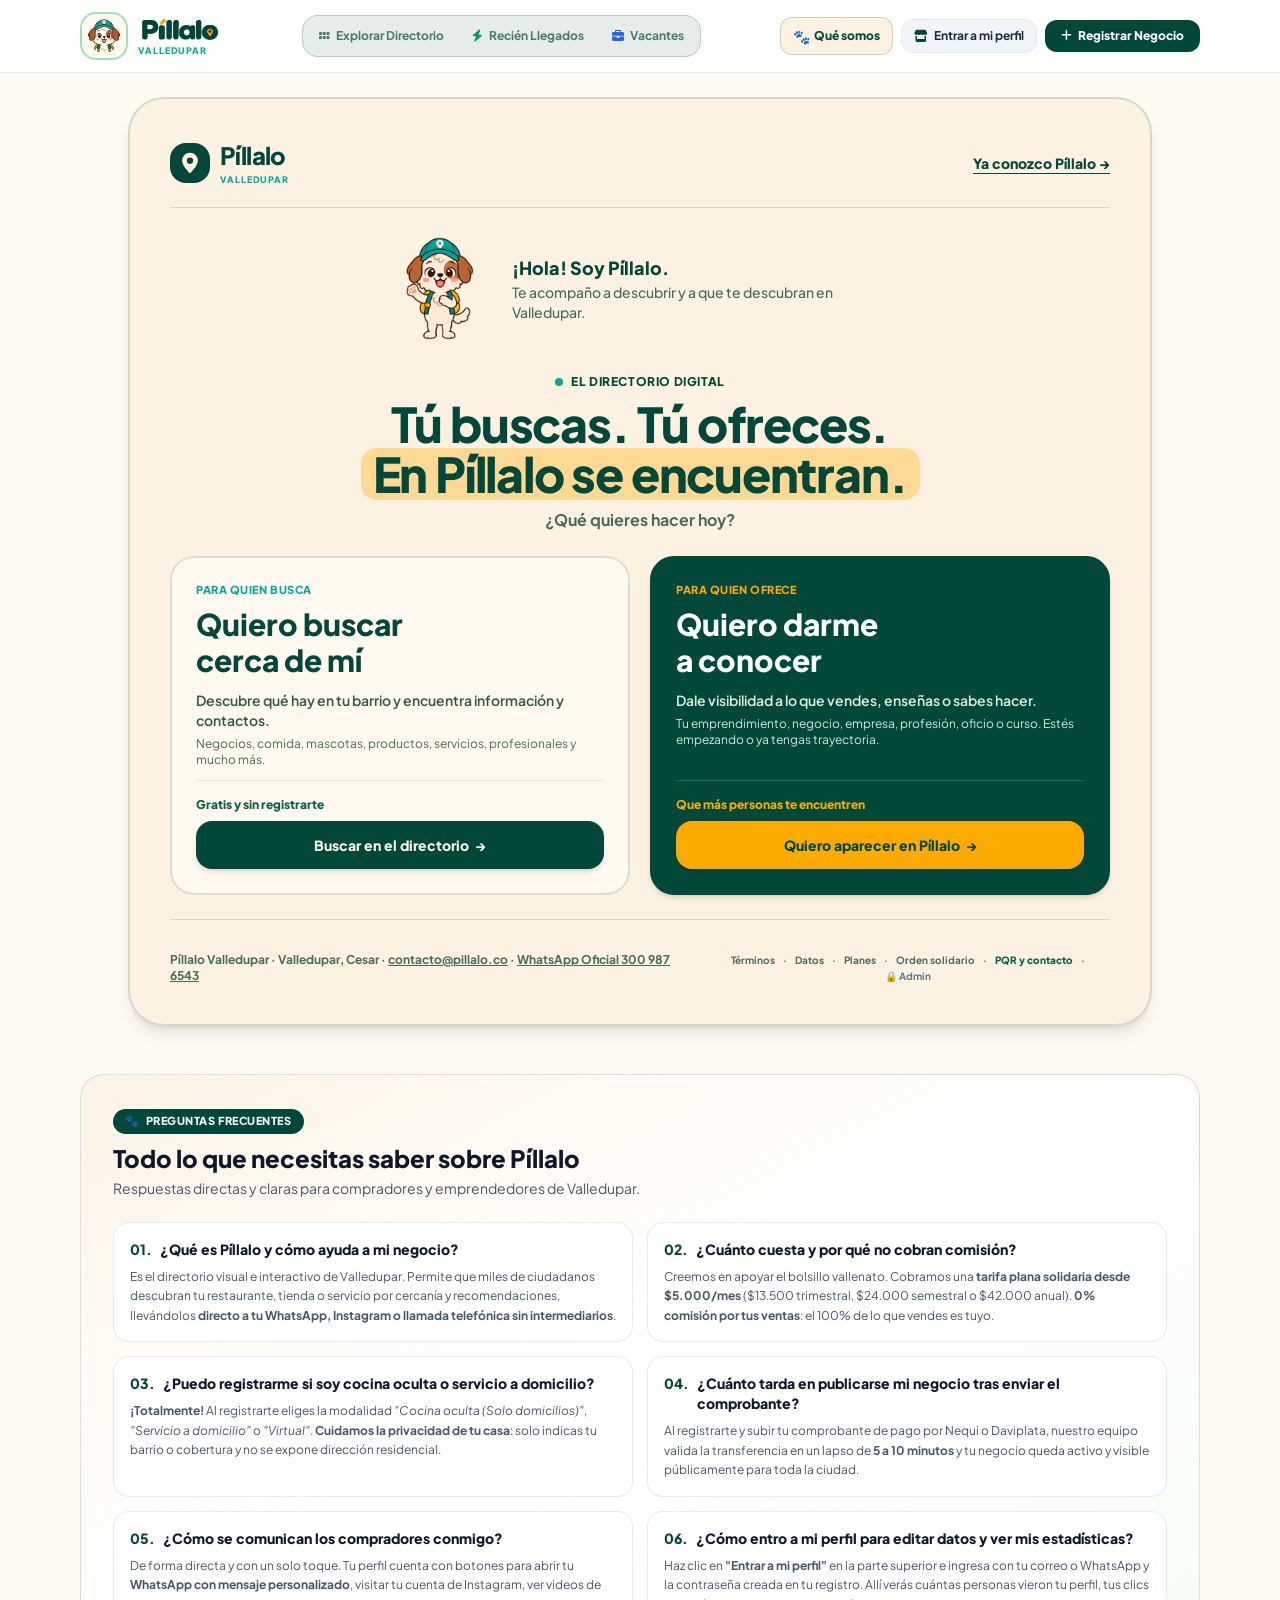
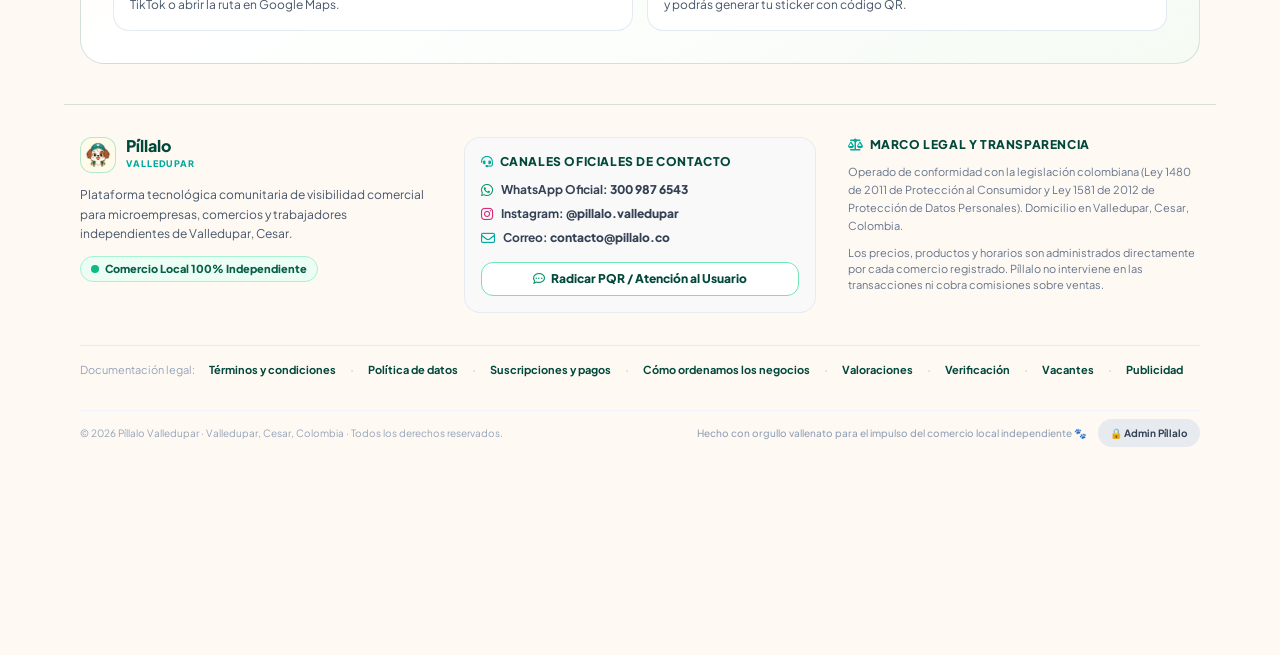
==== commit 3759e087: "Actualizacion oficial: 23 macro categorias, vitrina visual con fotos, y mascota inteligente contextu" ====
--- a/index.html
+++ b/index.html
@@ -377,26 +377,250 @@
             <select id="categoryFilterSelect" onchange="setCategoryFromSelect(this.value)" class="font-extrabold text-[#01483B] bg-transparent focus:outline-none cursor-pointer max-w-[210px] truncate">
               <option value="all">✨ Todas las categorías</option>
               <option value="favoritos">❤️ Mis Favoritos</option>
-              <option value="moda_ropa_accesorios">👗 Moda, ropa y accesorios</option>
-              <option value="belleza_cuidado_personal">💄 Belleza y cuidado personal</option>
-              <option value="salud_bienestar">🩺 Salud y bienestar</option>
-              <option value="alimentos_gastronomia">🍔 Alimentos y gastronomía</option>
-              <option value="hogar_decoracion_muebles">🛋️ Hogar, decoración y muebles</option>
-              <option value="tecnologia_electronica">📱 Tecnología y electrónica</option>
-              <option value="servicios_profesionales_empresariales">💼 Servicios profesionales y empresariales</option>
-              <option value="educacion_formacion">📚 Educación y formación</option>
-              <option value="eventos_entretenimiento">🎉 Eventos y entretenimiento</option>
-              <option value="transporte_mensajeria_movilidad">🛵 Transporte, mensajería y movilidad</option>
-              <option value="inmobiliarias_construccion">🏗️ Inmobiliarias y construcción</option>
-              <option value="mascotas_animales">🐾 Mascotas y animales</option>
-              <option value="bebes_ninos_maternidad">👶 Bebés, niños y maternidad</option>
-              <option value="turismo_viajes">✈️ Turismo y viajes</option>
-              <option value="arte_manualidades_personalizados">🎨 Arte, manualidades y personalizados</option>
-              <option value="servicios_personales_domesticos">🛠️ Servicios personales y domésticos</option>
-              <option value="finanzas_seguros_tramites">💳 Finanzas, seguros y trámites</option>
-              <option value="deportes_recreacion">⚽ Deportes y recreación</option>
-              <option value="servicios_digitales_internet">💻 Servicios digitales y negocios por internet</option>
-              <option value="agricultura_campo_produccion">🌾 Agricultura, campo y producción</option>
+              <option value="alimentos_gastronomia">🍽️ Alimentos y Gastronomía</option>
+              <option value="moda_ropa_accesorios">👗 Moda, Ropa y Accesorios</option>
+              <option value="belleza_cuidado_personal">💅 Belleza y Cuidado Personal</option>
+              <option value="servicios_tecnicos_reparaciones">🔧 Servicios Técnicos, Reparaciones y Oficios</option>
+              <option value="servicios_profesionales_empresariales">💼 Servicios Profesionales, Jurídicos y Asesorías</option>
+              <option value="deportes_recreacion">🏋️‍♂️ Gimnasio, Deportes y Actividades Recreativas</option>
+              <option value="salud_bienestar">🩺 Salud, Medicina y Bienestar</option>
+              <option value="mascotas_animales">🐾 Mascotas y Cuidado Animal</option>
+              <option value="eventos_entretenimiento">🎉 Eventos, Fiestas y Entretenimiento</option>
+              <option value="educacion_formacion">🎓 Educación, Cursos y Formación</option>
+              <option value="hogar_decoracion_muebles">🏠 Hogar, Decoración y Muebles</option>
+              <option value="tecnologia_electronica">💻 Tecnología, Celulares y Accesorios</option>
+              <option value="automotriz_vehiculos">🚗 Mundo Automotriz: Carros, Motos, Repuestos y CDA</option>
+              <option value="transporte_mensajeria_movilidad">🛵 Transporte, Mensajería y Logística</option>
+              <option value="inmobiliarias_construccion">🏢 Inmobiliaria, Arriendos y Construcción</option>
+              <option value="turismo_viajes">✈️ Turismo, Hoteles y Experiencias</option>
+              <option value="bebes_ninos_maternidad">👶 Bebés, Niños y Maternidad</option>
+              <option value="arte_manualidades_personalizados">🎨 Arte, Manualidades, Regalos y Personalizados</option>
+              <option value="agricultura_campo_produccion">🌾 Agro, Ganadería y Campo</option>
+              <option value="supermercados_abarrotes_alimentos">🛒 Supermercados, Minimarkets, Carnicerías y Graneros</option>
+              <option value="litografia_publicidad_impresion">🖨️ Litografía, Impresión, Avisos y Publicidad Exterior</option>
+              <option value="finanzas_seguros_tramites">💳 Finanzas, Seguros, Créditos y Trámites</option>
+              <option value="servicios_digitales_internet">🌐 Negocios Digitales, Software y Comercio Online</option>
+            </select>
+          </div>
+
+          <!-- Filtro Dinámico: Subcategoría (Aparece al elegir una categoría) -->
+          <div id="subCategoryFilterContainer" class="flex items-center bg-white border border-[#00AA9D]/40 rounded-xl px-3.5 py-2.5 shadow-2xs transition">
+            <span class="mr-1.5 text-sm">🎯</span>
+            <span class="font-bold text-slate-700 mr-1.5">Especialidad:</span>
+            <select id="subCategoryFilterSelect" onchange="setSubCategoryFromSelect(this.value)" class="font-extrabold text-[#01483B] bg-transparent focus:outline-none cursor-pointer max-w-[210px] truncate">
+              <option value="all">🎯 Todas las especialidades</option>
+              <optgroup label="🍽️ Alimentos y Gastronomía">
+                <option value="comida_rapida">🍔 Comida Rápida y Callejera</option>
+                <option value="comida_saludable">🥗 Comida Saludable / Fit / Vegetariana</option>
+                <option value="asados_parrilla">🥩 Asados, Parrilla y Carnes</option>
+                <option value="reposteria_panaderia">🎂 Repostería, Panadería y Postres</option>
+                <option value="cafeteria_brunch">☕ Cafetería, Desayunos y Brunch</option>
+                <option value="pizzeria_pastas">🍕 Pizzería y Pastas</option>
+                <option value="bebidas_heladeria">🍹 Bebidas, Cocteles y Helados</option>
+                <option value="almuerzos_ejecutivos">🍱 Almuerzos Caseros y Ejecutivos</option>
+                <option value="otra_gastronomia">✨ Otra especialidad gastronómica</option>
+              </optgroup>
+              <optgroup label="👗 Moda, Ropa y Accesorios">
+                <option value="confeccion_modisteria">🧵 Confección a Medida y Modistería</option>
+                <option value="ropa_femenina">👚 Ropa Femenina (Casual y Elegante)</option>
+                <option value="ropa_masculina">👔 Ropa Masculina</option>
+                <option value="ropa_infantil">👶 Ropa Infantil y Juvenil</option>
+                <option value="calzado_marroquineria">🥾 Calzado, Zapatos y Bolsos</option>
+                <option value="joyeria_accesorios">💍 Joyería, Relojes y Accesorios</option>
+                <option value="uniformes">🦺 Uniformes Empresariales y Escolares</option>
+                <option value="otra_moda">✨ Otra especialidad en moda</option>
+              </optgroup>
+              <optgroup label="💅 Belleza y Cuidado Personal">
+                <option value="unas_manicure">💅 Uñas, Manicure y Pedicure</option>
+                <option value="cejas_pestanas">👁️ Cejas, Pestañas y Micropigmentación</option>
+                <option value="peluqueria_capilar">💇‍♀️ Peluquería, Cortes y Colorimetría</option>
+                <option value="barberia">💈 Barbería Masculina</option>
+                <option value="spa_estetica">🧖‍♀️ Spa, Masajes y Limpieza Facial</option>
+                <option value="maquillaje_profesional">💄 Maquillaje Profesional para Eventos</option>
+                <option value="otra_belleza">✨ Otra especialidad de belleza</option>
+              </optgroup>
+              <optgroup label="🔧 Servicios Técnicos, Reparaciones y Oficios">
+                <option value="aires_refrigeracion">❄️ Aires Acondicionados y Refrigeración</option>
+                <option value="electricidad">⚡ Electricidad Residencial y Comercial</option>
+                <option value="plomeria_gas">🚰 Plomería y Redes de Gas</option>
+                <option value="reparacion_celulares_pc">📱 Reparación de Celulares y Computadores</option>
+                <option value="cerrajeria">🔑 Cerrajería 24 Horas y Residencial</option>
+                <option value="carpinteria_drywall">🪚 Carpintería, Ebanistería y Drywall</option>
+                <option value="pintura_mantenimiento">🎨 Pintura y Mantenimiento de Inmuebles</option>
+                <option value="otro_tecnico">✨ Otro servicio técnico u oficio</option>
+              </optgroup>
+              <optgroup label="💼 Servicios Profesionales, Jurídicos y Asesorías">
+                <option value="abogados_juridico">⚖️ Abogados y Asesoría Jurídica</option>
+                <option value="contaduria_tributaria">📊 Contaduría Pública y Asesoría Tributaria</option>
+                <option value="arquitectura_interiores">📐 Arquitectura, Planos y Diseño de Interiores</option>
+                <option value="marketing_redes">💻 Marketing Digital y Manejo de Redes</option>
+                <option value="consultoria_empresarial">📈 Consultoría de Negocios y Finanzas</option>
+                <option value="seguridad_sst">📋 Seguridad y Salud en el Trabajo (SST)</option>
+                <option value="tramites_notaria">✍️ Trámites Notariales, Gestoría y Traducciones</option>
+                <option value="otro_profesional">✨ Otro servicio profesional</option>
+              </optgroup>
+              <optgroup label="🏋️‍♂️ Gimnasio, Deportes y Actividades Recreativas">
+                <option value="gimnasios_fitness">🏋️‍♂️ Gimnasios, Fitness y Crossfit</option>
+                <option value="canchas_alquiler">⚽ Canchas Sintéticas y Alquiler Deportivo</option>
+                <option value="entrenadores_personal">🏃‍♂️ Entrenadores Personales (Personal Trainer)</option>
+                <option value="escuelas_deportivas">🏊‍♂️ Escuelas Deportivas (Fútbol, Patinaje, Natación)</option>
+                <option value="artes_marciales">🥋 Artes Marciales, Boxeo y Defensa Personal</option>
+                <option value="yoga_pilates">🧘‍♀️ Yoga, Pilates y Clases Grupales</option>
+                <option value="ciclismo_talleres">🚴‍♂️ Ciclismo: Tiendas y Talleres de Bicis</option>
+                <option value="recreacion_familiar">🎳 Recreación Familiar, Bolos y Juegos</option>
+                <option value="otro_deporte">✨ Otra actividad deportiva o recreativa</option>
+              </optgroup>
+              <optgroup label="🩺 Salud, Medicina y Bienestar">
+                <option value="odontologia">🦷 Odontología y Diseño de Sonrisa</option>
+                <option value="medicos_especialistas">🩺 Consultorios Médicos Especializados</option>
+                <option value="opticas">👓 Ópticas y Exámenes Visuales</option>
+                <option value="psicologia">🧠 Psicología y Salud Mental</option>
+                <option value="fisioterapia">🦴 Fisioterapia y Rehabilitación</option>
+                <option value="laboratorios_clinicos">🧪 Laboratorios Clínicos y Toma de Muestras</option>
+                <option value="farmacias_droguerias">💊 Farmacias, Droguerías y Suplementos</option>
+                <option value="nutricion">🥗 Nutrición Clínica y Asesoría Dietética</option>
+                <option value="otra_salud">✨ Otro servicio de salud o bienestar</option>
+              </optgroup>
+              <optgroup label="🐾 Mascotas y Cuidado Animal">
+                <option value="veterinarias">🩺 Clínicas Veterinarias y Consultas</option>
+                <option value="peluqueria_canina">✂️ Peluquería Canina, Baño y Estética</option>
+                <option value="alimentos_mascotas">🥩 Alimentos, Concentrados y Snacks</option>
+                <option value="guarderias_paseadores">🦮 Guarderías, Hoteles Caninos y Paseadores</option>
+                <option value="accesorios_mascotas">🎾 Accesorios, Ropa y Juguetes</option>
+                <option value="otra_mascota">✨ Otro servicio para mascotas</option>
+              </optgroup>
+              <optgroup label="🎉 Eventos, Fiestas y Entretenimiento">
+                <option value="musica_vallenata_mariachis">🪗 Conjuntos Vallenatos, Mariachis y Orquestas</option>
+                <option value="decoracion_globos">🎈 Decoración de Fiestas y Ambientación</option>
+                <option value="sonido_luces">🔊 Alquiler de Sonido, Luces y Tarimas</option>
+                <option value="fotografia_video">📸 Fotografía y Video para Eventos</option>
+                <option value="salones_fincas">🏰 Salones de Eventos, Kioskos y Fincas</option>
+                <option value="alquiler_sillas_menaje">🪑 Alquiler de Sillas, Mesas y Vajillas</option>
+                <option value="animacion_infantil">🤡 Animación Infantil e Inflables</option>
+                <option value="catering_pasabocas">🍹 Pasabocas, Catering y Barras Móviles</option>
+                <option value="otro_evento">✨ Otro servicio para eventos</option>
+              </optgroup>
+              <optgroup label="🎓 Educación, Cursos y Formación">
+                <option value="academias_musica">🪗 Academias de Música (Acordeón, Canto, Instrumentos)</option>
+                <option value="idiomas_ingles">🗣️ Institutos de Idiomas e Inglés</option>
+                <option value="preicfes_tareas">📚 Pre-Icfes, Nivelación Escolar y Tareas Dirigidas</option>
+                <option value="cursos_sistemas_digitales">💻 Cursos de Computación y Habilidades Digitales</option>
+                <option value="escuelas_conduccion">🚗 Escuelas de Conducción (Carro y Moto)</option>
+                <option value="cursos_tecnicos_certificaciones">👷 Cursos Técnicos (Alturas, Manipulación de Alimentos)</option>
+                <option value="otra_educacion">✨ Otro curso o formación académica</option>
+              </optgroup>
+              <optgroup label="🏠 Hogar, Decoración y Muebles">
+                <option value="mueblerias">🛋️ Mueblerías, Salas, Comedores y Alcobas</option>
+                <option value="cortinas_persianas">🪟 Cortinas, Persianas y Persianería</option>
+                <option value="colchones_lenceria">🛏️ Colchones y Lencería para Cama</option>
+                <option value="cuadros_espejos">🖼️ Cuadros, Espejos y Adornos</option>
+                <option value="iluminacion_led">💡 Iluminación LED y Lámparas Modernas</option>
+                <option value="viveros_plantas">🪴 Viveros y Plantas Ornamentales</option>
+                <option value="acabados_remodelacion">🚿 Acabados para Baño, Cocina y Pisos</option>
+                <option value="otro_hogar">✨ Otro producto o servicio para el hogar</option>
+              </optgroup>
+              <optgroup label="💻 Tecnología, Celulares y Accesorios">
+                <option value="venta_celulares">📱 Venta de Celulares Nuevos y Garantizados</option>
+                <option value="accesorios_celular">🎧 Accesorios para Celular (Fundas, Audífonos, Cargadores)</option>
+                <option value="computadores_laptops">💻 Computadores, Portátiles y Periféricos</option>
+                <option value="camaras_seguridad">📹 Cámaras de Seguridad y Alarmas (CCTV)</option>
+                <option value="videojuegos_gamer">🎮 Consolas de Videojuegos y Zona Gamer</option>
+                <option value="impresoras_suministros">🖨️ Impresoras, Tintas y Suministros</option>
+                <option value="otra_tecnologia">✨ Otro producto tecnológico</option>
+              </optgroup>
+              <optgroup label="🚗 Mundo Automotriz: Carros, Motos, Repuestos y CDA">
+                <option value="venta_motos">🏍️ Venta de Motos Nuevas y Usadas</option>
+                <option value="venta_carros">🚗 Compra y Venta de Carros Usados y Concesionarios</option>
+                <option value="repuestos_autopartes">⚙️ Almacenes de Repuestos para Carro y Moto</option>
+                <option value="cda_tecnomecanica">🔍 Centros de Diagnóstico Automotor (CDA)</option>
+                <option value="autolavado_detailing">✨ Autolavados, Detailing y Polichado</option>
+                <option value="taller_mecanica_automotriz">🔧 Talleres Mecánicos y Sincronización</option>
+                <option value="llantas_montallantas">🛞 Llantas, Alineación, Balanceo y Montallantas</option>
+                <option value="lujos_sonido_polarizado">🔊 Lujos, Polarizados y Sonido Automotriz</option>
+                <option value="otro_automotriz">✨ Otro servicio automotriz</option>
+              </optgroup>
+              <optgroup label="🛵 Transporte, Mensajería y Logística">
+                <option value="mensajeria_domicilios">🛵 Mensajería Express y Domicilios Locales</option>
+                <option value="acarreos_mudanzas">🚚 Acarreos, Fletes y Mudanzas Locales y Nacionales</option>
+                <option value="transporte_pasajeros">🚐 Transporte Turístico, Especial y Empresarial</option>
+                <option value="encomiendas_envios">📦 Encomiendas y Envíos Nacionales</option>
+                <option value="alquiler_vehiculos">🚗 Alquiler de Carros (Rent a Car)</option>
+                <option value="otro_transporte">✨ Otro servicio de transporte o logística</option>
+              </optgroup>
+              <optgroup label="🏢 Inmobiliaria, Arriendos y Construcción">
+                <option value="inmobiliaria_arriendos_ventas">🔑 Arriendo y Venta de Casas y Apartamentos</option>
+                <option value="lotes_fincas_campestre">🌴 Venta de Lotes, Parcelas y Fincas</option>
+                <option value="ferreterias_materiales">🧱 Ferreterías y Materiales de Construcción</option>
+                <option value="vidrierias_aluminios">🪟 Vidrierías, Fachadas y Ventanería en Aluminio</option>
+                <option value="contratistas_obra_civil">🏗️ Obras Civiles, Albañilería y Reformas</option>
+                <option value="avaluos_tramites">⚖️ Avalúos Comerciales y Trámites Catastrales</option>
+                <option value="otra_inmobiliaria">✨ Otro servicio inmobiliario o de construcción</option>
+              </optgroup>
+              <optgroup label="✈️ Turismo, Hoteles y Experiencias">
+                <option value="hoteles_hostales">🏨 Hoteles y Alojamientos Urbanos</option>
+                <option value="glamping_cabanas">🏕️ Glamping, Cabañas y Fincas Ecoturísticas</option>
+                <option value="guias_paseos_ecologicos">🌊 Guías Turísticos (Río Guatapurí, Badillo, Sierra)</option>
+                <option value="agencias_viajes">🎫 Agencias de Viajes y Venta de Tiquetes</option>
+                <option value="tours_culturales">🚌 Tours Culturales y Ruta Vallenata</option>
+                <option value="otro_turismo">✨ Otra experiencia turística o de hospedaje</option>
+              </optgroup>
+              <optgroup label="👶 Bebés, Niños y Maternidad">
+                <option value="tiendas_bebes">🍼 Ropa y Artículos para Bebés y Recién Nacidos</option>
+                <option value="coches_cunas">🚼 Coches, Cunas, Corrales y Sillas para Carro</option>
+                <option value="jugueterias_didacticos">🧸 Jugueterías y Juegos Didácticos</option>
+                <option value="ropa_materna">👗 Ropa Materna y Lactancia</option>
+                <option value="disfraces_fiestas_ninos">🎂 Ropa de Fiesta y Disfraces Infantiles</option>
+                <option value="otro_infantil">✨ Otro producto infantil o maternal</option>
+              </optgroup>
+              <optgroup label="🎨 Arte, Manualidades, Regalos y Personalizados">
+                <option value="regalos_anchetas">🎁 Desayunos Sorpresa, Anchetas y Detalles</option>
+                <option value="artesanias_vallenatas">🪗 Artesanías Típicas y Souvenirs de Valledupar</option>
+                <option value="estampados_sublimacion">👕 Estampados, Camisetas, Mugs y Personalizados</option>
+                <option value="papeleria_creativa">🧵 Papelería Creativa, Empaques y Scrapbook</option>
+                <option value="floristerias">💐 Floristerías y Arreglos Florales</option>
+                <option value="arte_pintura">🖌️ Cuadros y Pinturas Hechas a Mano</option>
+                <option value="otro_personalizado">✨ Otro regalo o producto personalizado</option>
+              </optgroup>
+              <optgroup label="🌾 Agro, Ganadería y Campo">
+                <option value="insumos_ganaderos">🐄 Insumos Ganaderos, Sales, Concentrados y Melazas</option>
+                <option value="maquinaria_agricola">🚜 Maquinaria Agrícola, Motobombas y Repuestos</option>
+                <option value="semillas_fertilizantes">🌾 Semillas, Abonos y Fertilizantes</option>
+                <option value="medicamentos_veterinarios_campo">💉 Medicamentos Veterinarios para Ganado y Equinos</option>
+                <option value="talabarteria_aperos">🐎 Talabartería, Sillas de Montar y Aperos</option>
+                <option value="energia_solar_fincas">☀️ Paneles Solares y Cercas Eléctricas para Fincas</option>
+                <option value="otro_agro">✨ Otro producto o insumo para el campo</option>
+              </optgroup>
+              <optgroup label="🛒 Supermercados, Minimarkets, Carnicerías y Graneros">
+                <option value="carnicerias_famas">🥩 Carnicerías, Famas y Cortes Especiales</option>
+                <option value="fruterias_verdulerias">🥦 Fruterías, Verdulerías y Plazas de Mercado</option>
+                <option value="lacteos_queseras">🧀 Queseras y Lácteos Típicos</option>
+                <option value="minimarkets_autoservicios">🛒 Minimarkets y Autoservicios de Barrio</option>
+                <option value="distribuidoras_abarrotes">📦 Distribuidoras de Abarrotes al por Mayor</option>
+                <option value="otro_abastecimiento">✨ Otro abastecimiento de alimentos</option>
+              </optgroup>
+              <optgroup label="🖨️ Litografía, Impresión, Avisos y Publicidad Exterior">
+                <option value="avisos_luminosos_letras3d">🪧 Avisos Luminosos, Letras 3D y Fachadas Comerciales</option>
+                <option value="litografia_talonarios_tarjetas">📄 Litografía, Talonarios, Volantes y Tarjetas</option>
+                <option value="stickers_etiquetas">🏷️ Stickers, Etiquetas Adhesivas y Sellos</option>
+                <option value="gran_formato_pendones">🖼️ Impresión Gran Formato, Pendones y Pasacalles</option>
+                <option value="otra_litografia">✨ Otro servicio de litografía o avisos</option>
+              </optgroup>
+              <optgroup label="💳 Finanzas, Seguros, Créditos y Trámites">
+                <option value="soat_seguros">📄 Expedición de SOAT y Seguros Todo Riesgo</option>
+                <option value="creditos_libranzas">💵 Créditos Rápidos, Libranzas y Finanzas</option>
+                <option value="casas_cambio">💱 Casas de Cambio y Compraventa de Divisas</option>
+                <option value="corresponsales_giros">🏛️ Corresponsales Bancarios, Giros y Recaudos</option>
+                <option value="tramites_transito">📋 Trámites de Tránsito y Licencias de Conducción</option>
+                <option value="otro_financiero">✨ Otro trámite financiero o de seguros</option>
+              </optgroup>
+              <optgroup label="🌐 Negocios Digitales, Software y Comercio Online">
+                <option value="desarrollo_web_apps">💻 Desarrollo de Páginas Web y Tiendas Virtuales</option>
+                <option value="community_manager_redes">📱 Manejo de Redes y Creación de Contenido</option>
+                <option value="creadores_medios_digitales">🎙️ Podcasts y Medios Digitales de Valledupar</option>
+                <option value="tiendas_virtuales_ecommerce">🛒 Tiendas 100% Online (E-commerce y Dropshipping)</option>
+                <option value="facturacion_software">🖥️ Facturación Electrónica y Sistemas de Punto de Venta</option>
+                <option value="otro_digital">✨ Otro servicio digital o software</option>
+              </optgroup>
             </select>
           </div>
 
@@ -519,6 +743,11 @@
 
         </div>
 
+                <!-- Píldoras Rápidas de Subcategoría / Especialidad con 1 Toque -->
+        <div id="subCategoryPillsBar" class="hidden flex flex-wrap items-center justify-center gap-1.5 pt-2 border-t border-slate-100 transition">
+          <!-- Inyectado dinámicamente según la categoría activa -->
+        </div>
+
         <!-- Píldoras de Filtro Rápido con un solo toque (Se combinan con categoría, texto y precio) -->
         <div class="flex flex-wrap items-center justify-center gap-2 pt-2 border-t border-slate-100" id="quickPillContainer">
           <button onclick="setEntityTypePill('all')" id="pill-all" class="pill-filter active px-3.5 py-1.5 rounded-full text-xs font-black transition border cursor-pointer bg-[#01483B] text-white border-[#01483B] shadow-2xs">
@@ -806,71 +1035,83 @@
             </div>
           </div>
 
-          <!-- Categoría Principal y Segunda Categoría Opcional -->
+                    <!-- Categoría Principal y Subcategoría Dinámica -->
           <div class="grid grid-cols-1 sm:grid-cols-2 gap-3">
             <div>
               <label class="block font-bold text-slate-700 mb-1">Categoría Principal *</label>
-              <select id="regCategory" class="w-full px-3.5 py-2.5 bg-slate-50 border border-slate-200 rounded-xl font-semibold">
-                <option value="moda_ropa_accesorios">👗 Moda, ropa y accesorios</option>
-                <option value="belleza_cuidado_personal">💄 Belleza y cuidado personal</option>
-                <option value="salud_bienestar">🩺 Salud y bienestar</option>
-                <option value="alimentos_gastronomia">🍔 Alimentos y gastronomía</option>
-                <option value="hogar_decoracion_muebles">🛋️ Hogar, decoración y muebles</option>
-                <option value="tecnologia_electronica">📱 Tecnología y electrónica</option>
-                <option value="servicios_profesionales_empresariales">💼 Servicios profesionales y empresariales</option>
-                <option value="educacion_formacion">📚 Educación y formación</option>
-                <option value="eventos_entretenimiento">🎉 Eventos y entretenimiento</option>
-                <option value="transporte_mensajeria_movilidad">🛵 Transporte, mensajería y movilidad</option>
-                <option value="inmobiliarias_construccion">🏗️ Inmobiliarias y construcción</option>
-                <option value="mascotas_animales">🐾 Mascotas y animales</option>
-                <option value="bebes_ninos_maternidad">👶 Bebés, niños y maternidad</option>
-                <option value="turismo_viajes">✈️ Turismo y viajes</option>
-                <option value="arte_manualidades_personalizados">🎨 Arte, manualidades y personalizados</option>
-                <option value="servicios_personales_domesticos">🛠️ Servicios personales y domésticos</option>
-                <option value="finanzas_seguros_tramites">💳 Finanzas, seguros y trámites</option>
-                <option value="deportes_recreacion">⚽ Deportes y actividades recreativas</option>
-                <option value="servicios_digitales_internet">💻 Servicios digitales y negocios por internet</option>
-                <option value="agricultura_campo_produccion">🌾 Agricultura, campo y producción</option>
+              <select id="regCategory" onchange="onCategoryChange(this.value)" class="w-full px-3.5 py-2.5 bg-slate-50 border border-slate-200 rounded-xl font-semibold">
+                <option value="alimentos_gastronomia">🍽️ Alimentos y Gastronomía</option>
+                <option value="moda_ropa_accesorios">👗 Moda, Ropa y Accesorios</option>
+                <option value="belleza_cuidado_personal">💅 Belleza y Cuidado Personal</option>
+                <option value="servicios_tecnicos_reparaciones">🔧 Servicios Técnicos, Reparaciones y Oficios</option>
+                <option value="servicios_profesionales_empresariales">💼 Servicios Profesionales, Jurídicos y Asesorías</option>
+                <option value="deportes_recreacion">🏋️‍♂️ Gimnasio, Deportes y Actividades Recreativas</option>
+                <option value="salud_bienestar">🩺 Salud, Medicina y Bienestar</option>
+                <option value="mascotas_animales">🐾 Mascotas y Cuidado Animal</option>
+                <option value="eventos_entretenimiento">🎉 Eventos, Fiestas y Entretenimiento</option>
+                <option value="educacion_formacion">🎓 Educación, Cursos y Formación</option>
+                <option value="hogar_decoracion_muebles">🏠 Hogar, Decoración y Muebles</option>
+                <option value="tecnologia_electronica">💻 Tecnología, Celulares y Accesorios</option>
+                <option value="automotriz_vehiculos">🚗 Mundo Automotriz: Carros, Motos, Repuestos y CDA</option>
+                <option value="transporte_mensajeria_movilidad">🛵 Transporte, Mensajería y Logística</option>
+                <option value="inmobiliarias_construccion">🏢 Inmobiliaria, Arriendos y Construcción</option>
+                <option value="turismo_viajes">✈️ Turismo, Hoteles y Experiencias</option>
+                <option value="bebes_ninos_maternidad">👶 Bebés, Niños y Maternidad</option>
+                <option value="arte_manualidades_personalizados">🎨 Arte, Manualidades, Regalos y Personalizados</option>
+                <option value="agricultura_campo_produccion">🌾 Agro, Ganadería y Campo</option>
+                <option value="supermercados_abarrotes_alimentos">🛒 Supermercados, Minimarkets, Carnicerías y Graneros</option>
+                <option value="litografia_publicidad_impresion">🖨️ Litografía, Impresión, Avisos y Publicidad Exterior</option>
+                <option value="finanzas_seguros_tramites">💳 Finanzas, Seguros, Créditos y Trámites</option>
+                <option value="servicios_digitales_internet">🌐 Negocios Digitales, Software y Comercio Online</option>
               </select>
             </div>
             <div>
-              <label class="block font-bold text-slate-700 mb-1">Segunda Categoría (Opcional)</label>
-              <select id="regSecondaryCategory" class="w-full px-3.5 py-2.5 bg-slate-50 border border-slate-200 rounded-xl font-semibold">
-                <option value="">-- Ninguna (Solo una categoría) --</option>
-                <option value="moda_ropa_accesorios">👗 Moda, ropa y accesorios</option>
-                <option value="belleza_cuidado_personal">💄 Belleza y cuidado personal</option>
-                <option value="salud_bienestar">🩺 Salud y bienestar</option>
-                <option value="alimentos_gastronomia">🍔 Alimentos y gastronomía</option>
-                <option value="hogar_decoracion_muebles">🛋️ Hogar, decoración y muebles</option>
-                <option value="tecnologia_electronica">📱 Tecnología y electrónica</option>
-                <option value="servicios_profesionales_empresariales">💼 Servicios profesionales y empresariales</option>
-                <option value="educacion_formacion">📚 Educación y formación</option>
-                <option value="eventos_entretenimiento">🎉 Eventos y entretenimiento</option>
-                <option value="transporte_mensajeria_movilidad">🛵 Transporte, mensajería y movilidad</option>
-                <option value="inmobiliarias_construccion">🏗️ Inmobiliarias y construcción</option>
-                <option value="mascotas_animales">🐾 Mascotas y animales</option>
-                <option value="bebes_ninos_maternidad">👶 Bebés, niños y maternidad</option>
-                <option value="turismo_viajes">✈️ Turismo y viajes</option>
-                <option value="arte_manualidades_personalizados">🎨 Arte, manualidades y personalizados</option>
-                <option value="servicios_personales_domesticos">🛠️ Servicios personales y domésticos</option>
-                <option value="finanzas_seguros_tramites">💳 Finanzas, seguros y trámites</option>
-                <option value="deportes_recreacion">⚽ Deportes y actividades recreativas</option>
-                <option value="servicios_digitales_internet">💻 Servicios digitales y negocios por internet</option>
-                <option value="agricultura_campo_produccion">🌾 Agricultura, campo y producción</option>
+              <label class="block font-bold text-slate-700 mb-1">Subcategoría *</label>
+              <select id="regSubCategory" class="w-full px-3.5 py-2.5 bg-slate-50 border border-slate-200 rounded-xl font-semibold">
+                <!-- Se llenará dinámicamente según la Categoría Principal -->
               </select>
-            </div>
-          </div>
-
-          <!-- Hashtags o Palabras Clave de Búsqueda -->
+              <input type="hidden" id="regSecondaryCategory" value="">
+            </div>
+          </div>
+
+          <!-- Hashtags o Palabras Clave con Selección Rápida en Chips -->
           <div>
-            <label class="block font-bold text-slate-700 mb-1">Hashtags o Palabras Clave de Búsqueda (Hasta 4 etiquetas) *</label>
-            <input type="text" id="regHashtags" placeholder="Ej: #Zapatos, #Vestidos, #Accesorios, #DomiciliosValledupar" class="w-full px-3.5 py-2.5 bg-slate-50 border border-slate-200 rounded-xl font-semibold">
-            <p class="text-[10px] text-slate-500 mt-0.5">Ayudan a que los clientes te encuentren en el buscador aunque busquen productos específicos.</p>
+            <div class="flex flex-col sm:flex-row sm:items-center justify-between gap-1 mb-1">
+              <label class="block font-bold text-slate-700">Hashtags y Características Destacadas *</label>
+              <span class="text-[10px] text-emerald-700 font-bold bg-emerald-50 px-2 py-0.5 rounded-full border border-emerald-200 self-start sm:self-auto">Toca hasta 4 etiquetas sugeridas</span>
+            </div>
+            <div id="predefinedHashtagsContainer" class="flex flex-wrap gap-1.5 mb-2 p-2.5 bg-slate-50/80 rounded-xl border border-dashed border-slate-200">
+              <!-- Chips sugeridos para tocar con un clic -->
+            </div>
+            <input type="text" id="regHashtags" placeholder="Ej: #DomicilioGratis, #MenuDelDia, #ComidaFit" class="w-full px-3.5 py-2.5 bg-slate-50 border border-slate-200 rounded-xl font-semibold text-xs text-slate-800">
+            <p class="text-[10px] text-slate-500 mt-1">Toca las etiquetas de arriba para añadirlas con un clic o escribe tus propios hashtags separados por comas o espacios.</p>
           </div>
 
           <div>
             <label class="block font-bold text-slate-700 mb-1">Pequeña Descripción del Negocio o Servicio (Se verá dentro de tu Perfil) *</label>
             <textarea id="regBio" rows="2" required placeholder="Ej: Especialistas en arepas rellenas al carbón, patacones y jugos naturales con atención en mesa y pedidos por WhatsApp." class="w-full px-3.5 py-2.5 bg-slate-50 border border-slate-200 rounded-xl font-semibold"></textarea>
+          </div>
+
+          <!-- Fotos de Portada y Vitrina Visual (Opcional, hasta 4 fotos) -->
+          <div class="bg-gradient-to-br from-slate-50 to-emerald-50/30 p-4 rounded-2xl border border-slate-200 space-y-3">
+            <div class="flex flex-col sm:flex-row sm:items-center justify-between gap-2">
+              <div>
+                <label class="block font-bold text-slate-800 text-sm">📸 Fotos de Portada & Vitrina Visual (Opcional)</label>
+                <p class="text-[11px] text-slate-500">Muestra hasta 4 fotos reales de tus platos, productos, fachada o instalaciones.</p>
+              </div>
+              <label class="inline-flex items-center gap-2 cursor-pointer bg-white px-3 py-1.5 rounded-xl border border-slate-200 shadow-2xs self-start sm:self-auto">
+                <input type="checkbox" id="regGalleryEnabled" checked class="w-4 h-4 accent-[#01483B] rounded cursor-pointer" onchange="toggleRegGallerySection(this.checked)">
+                <span class="text-xs font-bold text-slate-700">Habilitar Galería</span>
+              </label>
+            </div>
+
+            <div id="regGalleryUploadArea" class="space-y-2">
+              <input type="file" id="regGalleryFiles" accept="image/*" multiple onchange="handleRegGalleryFiles(event)" class="w-full text-xs text-slate-600 file:mr-2 file:py-2 file:px-3 file:rounded-xl file:border-0 file:text-xs file:font-black file:bg-[#01483B] file:text-white hover:file:bg-[#00AA9D] file:cursor-pointer cursor-pointer bg-white p-2 rounded-xl border border-slate-200">
+              <div id="regGalleryPreviewGrid" class="grid grid-cols-2 sm:grid-cols-4 gap-2 pt-1">
+                <!-- Miniaturas de fotos seleccionadas -->
+              </div>
+              <p class="text-[10px] text-slate-500">Puedes seleccionar hasta 4 imágenes (PNG, JPG o WebP). Si no subes fotos o desmarcas la casilla, la vitrina no mostrará esta sección.</p>
+            </div>
           </div>
 
           <div class="space-y-4">
@@ -2672,39 +2913,1323 @@
     let totalPageViews = parseInt(localStorage.getItem('pillalo_v3_views') || '315', 10) + 1;
     localStorage.setItem('pillalo_v3_views', totalPageViews);
 
+        // =========================================================================
+    // TAXONOMÍA OFICIAL PILLALO VALLEDUPAR (23 MACRO CATEGORÍAS + SUBCATEGORÍAS DINÁMICAS)
+    // =========================================================================
+    const macroCategoriesData = {
+      "alimentos_gastronomia": {
+            "label": "🍽️ Alimentos y Gastronomía",
+            "subcategories": [
+                  {
+                        "value": "comida_rapida",
+                        "label": "🍔 Comida Rápida y Callejera"
+                  },
+                  {
+                        "value": "comida_saludable",
+                        "label": "🥗 Comida Saludable / Fit / Vegetariana"
+                  },
+                  {
+                        "value": "asados_parrilla",
+                        "label": "🥩 Asados, Parrilla y Carnes"
+                  },
+                  {
+                        "value": "reposteria_panaderia",
+                        "label": "🎂 Repostería, Panadería y Postres"
+                  },
+                  {
+                        "value": "cafeteria_brunch",
+                        "label": "☕ Cafetería, Desayunos y Brunch"
+                  },
+                  {
+                        "value": "pizzeria_pastas",
+                        "label": "🍕 Pizzería y Pastas"
+                  },
+                  {
+                        "value": "bebidas_heladeria",
+                        "label": "🍹 Bebidas, Cocteles y Helados"
+                  },
+                  {
+                        "value": "almuerzos_ejecutivos",
+                        "label": "🍱 Almuerzos Caseros y Ejecutivos"
+                  },
+                  {
+                        "value": "otra_gastronomia",
+                        "label": "✨ Otra especialidad gastronómica"
+                  }
+            ],
+            "hashtags": [
+                  "#DomicilioGratis",
+                  "#MenuDelDia",
+                  "#ComidaFit",
+                  "#AbiertoHastaTarde",
+                  "#AtencionEventos",
+                  "#ParaCompartir"
+            ]
+      },
+      "moda_ropa_accesorios": {
+            "label": "👗 Moda, Ropa y Accesorios",
+            "subcategories": [
+                  {
+                        "value": "confeccion_modisteria",
+                        "label": "🧵 Confección a Medida y Modistería"
+                  },
+                  {
+                        "value": "ropa_femenina",
+                        "label": "👚 Ropa Femenina (Casual y Elegante)"
+                  },
+                  {
+                        "value": "ropa_masculina",
+                        "label": "👔 Ropa Masculina"
+                  },
+                  {
+                        "value": "ropa_infantil",
+                        "label": "👶 Ropa Infantil y Juvenil"
+                  },
+                  {
+                        "value": "calzado_marroquineria",
+                        "label": "🥾 Calzado, Zapatos y Bolsos"
+                  },
+                  {
+                        "value": "joyeria_accesorios",
+                        "label": "💍 Joyería, Relojes y Accesorios"
+                  },
+                  {
+                        "value": "uniformes",
+                        "label": "🦺 Uniformes Empresariales y Escolares"
+                  },
+                  {
+                        "value": "otra_moda",
+                        "label": "✨ Otra especialidad en moda"
+                  }
+            ],
+            "hashtags": [
+                  "#SobreMedida",
+                  "#ArreglosExpress",
+                  "#EnviosNacionales",
+                  "#TallasGrandes",
+                  "#ModaPlaya",
+                  "#PreciosMayoristas"
+            ]
+      },
+      "belleza_cuidado_personal": {
+            "label": "💅 Belleza y Cuidado Personal",
+            "subcategories": [
+                  {
+                        "value": "unas_manicure",
+                        "label": "💅 Uñas, Manicure y Pedicure"
+                  },
+                  {
+                        "value": "cejas_pestanas",
+                        "label": "👁️ Cejas, Pestañas y Micropigmentación"
+                  },
+                  {
+                        "value": "peluqueria_capilar",
+                        "label": "💇‍♀️ Peluquería, Cortes y Colorimetría"
+                  },
+                  {
+                        "value": "barberia",
+                        "label": "💈 Barbería Masculina"
+                  },
+                  {
+                        "value": "spa_estetica",
+                        "label": "🧖‍♀️ Spa, Masajes y Limpieza Facial"
+                  },
+                  {
+                        "value": "maquillaje_profesional",
+                        "label": "💄 Maquillaje Profesional para Eventos"
+                  },
+                  {
+                        "value": "otra_belleza",
+                        "label": "✨ Otra especialidad de belleza"
+                  }
+            ],
+            "hashtags": [
+                  "#AtencionADomicilio",
+                  "#PreviaCita",
+                  "#AtencionSinCita",
+                  "#CuidadoCapilar",
+                  "#PromocionesSemana"
+            ]
+      },
+      "servicios_tecnicos_reparaciones": {
+            "label": "🔧 Servicios Técnicos, Reparaciones y Oficios",
+            "subcategories": [
+                  {
+                        "value": "aires_refrigeracion",
+                        "label": "❄️ Aires Acondicionados y Refrigeración"
+                  },
+                  {
+                        "value": "electricidad",
+                        "label": "⚡ Electricidad Residencial y Comercial"
+                  },
+                  {
+                        "value": "plomeria_gas",
+                        "label": "🚰 Plomería y Redes de Gas"
+                  },
+                  {
+                        "value": "reparacion_celulares_pc",
+                        "label": "📱 Reparación de Celulares y Computadores"
+                  },
+                  {
+                        "value": "cerrajeria",
+                        "label": "🔑 Cerrajería 24 Horas y Residencial"
+                  },
+                  {
+                        "value": "carpinteria_drywall",
+                        "label": "🪚 Carpintería, Ebanistería y Drywall"
+                  },
+                  {
+                        "value": "pintura_mantenimiento",
+                        "label": "🎨 Pintura y Mantenimiento de Inmuebles"
+                  },
+                  {
+                        "value": "otro_tecnico",
+                        "label": "✨ Otro servicio técnico u oficio"
+                  }
+            ],
+            "hashtags": [
+                  "#ServicioADomicilio",
+                  "#Emergencias24Horas",
+                  "#GarantiaPorEscrito",
+                  "#TecnicoCertificado",
+                  "#CotizacionGratis"
+            ]
+      },
+      "servicios_profesionales_empresariales": {
+            "label": "💼 Servicios Profesionales, Jurídicos y Asesorías",
+            "subcategories": [
+                  {
+                        "value": "abogados_juridico",
+                        "label": "⚖️ Abogados y Asesoría Jurídica"
+                  },
+                  {
+                        "value": "contaduria_tributaria",
+                        "label": "📊 Contaduría Pública y Asesoría Tributaria"
+                  },
+                  {
+                        "value": "arquitectura_interiores",
+                        "label": "📐 Arquitectura, Planos y Diseño de Interiores"
+                  },
+                  {
+                        "value": "marketing_redes",
+                        "label": "💻 Marketing Digital y Manejo de Redes"
+                  },
+                  {
+                        "value": "consultoria_empresarial",
+                        "label": "📈 Consultoría de Negocios y Finanzas"
+                  },
+                  {
+                        "value": "seguridad_sst",
+                        "label": "📋 Seguridad y Salud en el Trabajo (SST)"
+                  },
+                  {
+                        "value": "tramites_notaria",
+                        "label": "✍️ Trámites Notariales, Gestoría y Traducciones"
+                  },
+                  {
+                        "value": "otro_profesional",
+                        "label": "✨ Otro servicio profesional"
+                  }
+            ],
+            "hashtags": [
+                  "#ProfesionalTitulado",
+                  "#ConsultaVirtual",
+                  "#FacturacionElectronica",
+                  "#ConvenioEmpresas",
+                  "#PrimeraAsesoriaGratis"
+            ]
+      },
+      "deportes_recreacion": {
+            "label": "🏋️‍♂️ Gimnasio, Deportes y Actividades Recreativas",
+            "subcategories": [
+                  {
+                        "value": "gimnasios_fitness",
+                        "label": "🏋️‍♂️ Gimnasios, Fitness y Crossfit"
+                  },
+                  {
+                        "value": "canchas_alquiler",
+                        "label": "⚽ Canchas Sintéticas y Alquiler Deportivo"
+                  },
+                  {
+                        "value": "entrenadores_personal",
+                        "label": "🏃‍♂️ Entrenadores Personales (Personal Trainer)"
+                  },
+                  {
+                        "value": "escuelas_deportivas",
+                        "label": "🏊‍♂️ Escuelas Deportivas (Fútbol, Patinaje, Natación)"
+                  },
+                  {
+                        "value": "artes_marciales",
+                        "label": "🥋 Artes Marciales, Boxeo y Defensa Personal"
+                  },
+                  {
+                        "value": "yoga_pilates",
+                        "label": "🧘‍♀️ Yoga, Pilates y Clases Grupales"
+                  },
+                  {
+                        "value": "ciclismo_talleres",
+                        "label": "🚴‍♂️ Ciclismo: Tiendas y Talleres de Bicis"
+                  },
+                  {
+                        "value": "recreacion_familiar",
+                        "label": "🎳 Recreación Familiar, Bolos y Juegos"
+                  },
+                  {
+                        "value": "otro_deporte",
+                        "label": "✨ Otra actividad deportiva o recreativa"
+                  }
+            ],
+            "hashtags": [
+                  "#ClaseDeCortesia",
+                  "#SinClausulaDePermanencia",
+                  "#EntrenadorPersonalizado",
+                  "#AbiertoDesdeLas5AM",
+                  "#ParaNiños",
+                  "#ParqueaderoGratis"
+            ]
+      },
+      "salud_bienestar": {
+            "label": "🩺 Salud, Medicina y Bienestar",
+            "subcategories": [
+                  {
+                        "value": "odontologia",
+                        "label": "🦷 Odontología y Diseño de Sonrisa"
+                  },
+                  {
+                        "value": "medicos_especialistas",
+                        "label": "🩺 Consultorios Médicos Especializados"
+                  },
+                  {
+                        "value": "opticas",
+                        "label": "👓 Ópticas y Exámenes Visuales"
+                  },
+                  {
+                        "value": "psicologia",
+                        "label": "🧠 Psicología y Salud Mental"
+                  },
+                  {
+                        "value": "fisioterapia",
+                        "label": "🦴 Fisioterapia y Rehabilitación"
+                  },
+                  {
+                        "value": "laboratorios_clinicos",
+                        "label": "🧪 Laboratorios Clínicos y Toma de Muestras"
+                  },
+                  {
+                        "value": "farmacias_droguerias",
+                        "label": "💊 Farmacias, Droguerías y Suplementos"
+                  },
+                  {
+                        "value": "nutricion",
+                        "label": "🥗 Nutrición Clínica y Asesoría Dietética"
+                  },
+                  {
+                        "value": "otra_salud",
+                        "label": "✨ Otro servicio de salud o bienestar"
+                  }
+            ],
+            "hashtags": [
+                  "#ConvenioPrepagada",
+                  "#AtencionConCita",
+                  "#Emergencias",
+                  "#TomaMuestrasADomicilio",
+                  "#EspecialistaCertificado"
+            ]
+      },
+      "mascotas_animales": {
+            "label": "🐾 Mascotas y Cuidado Animal",
+            "subcategories": [
+                  {
+                        "value": "veterinarias",
+                        "label": "🩺 Clínicas Veterinarias y Consultas"
+                  },
+                  {
+                        "value": "peluqueria_canina",
+                        "label": "✂️ Peluquería Canina, Baño y Estética"
+                  },
+                  {
+                        "value": "alimentos_mascotas",
+                        "label": "🥩 Alimentos, Concentrados y Snacks"
+                  },
+                  {
+                        "value": "guarderias_paseadores",
+                        "label": "🦮 Guarderías, Hoteles Caninos y Paseadores"
+                  },
+                  {
+                        "value": "accesorios_mascotas",
+                        "label": "🎾 Accesorios, Ropa y Juguetes"
+                  },
+                  {
+                        "value": "otra_mascota",
+                        "label": "✨ Otro servicio para mascotas"
+                  }
+            ],
+            "hashtags": [
+                  "#UrgenciasVeterinarias24H",
+                  "#BanoADomicilio",
+                  "#RutaDeRecogida",
+                  "#VeterinarioTitulado",
+                  "#VacunacionAlDia"
+            ]
+      },
+      "eventos_entretenimiento": {
+            "label": "🎉 Eventos, Fiestas y Entretenimiento",
+            "subcategories": [
+                  {
+                        "value": "musica_vallenata_mariachis",
+                        "label": "🪗 Conjuntos Vallenatos, Mariachis y Orquestas"
+                  },
+                  {
+                        "value": "decoracion_globos",
+                        "label": "🎈 Decoración de Fiestas y Ambientación"
+                  },
+                  {
+                        "value": "sonido_luces",
+                        "label": "🔊 Alquiler de Sonido, Luces y Tarimas"
+                  },
+                  {
+                        "value": "fotografia_video",
+                        "label": "📸 Fotografía y Video para Eventos"
+                  },
+                  {
+                        "value": "salones_fincas",
+                        "label": "🏰 Salones de Eventos, Kioskos y Fincas"
+                  },
+                  {
+                        "value": "alquiler_sillas_menaje",
+                        "label": "🪑 Alquiler de Sillas, Mesas y Vajillas"
+                  },
+                  {
+                        "value": "animacion_infantil",
+                        "label": "🤡 Animación Infantil e Inflables"
+                  },
+                  {
+                        "value": "catering_pasabocas",
+                        "label": "🍹 Pasabocas, Catering y Barras Móviles"
+                  },
+                  {
+                        "value": "otro_evento",
+                        "label": "✨ Otro servicio para eventos"
+                  }
+            ],
+            "hashtags": [
+                  "#MusicaEnVivo",
+                  "#MontajeCompleto",
+                  "#CotizacionSinCompromiso",
+                  "#ParrandaVallenata",
+                  "#EventosEmpresariales"
+            ]
+      },
+      "educacion_formacion": {
+            "label": "🎓 Educación, Cursos y Formación",
+            "subcategories": [
+                  {
+                        "value": "academias_musica",
+                        "label": "🪗 Academias de Música (Acordeón, Canto, Instrumentos)"
+                  },
+                  {
+                        "value": "idiomas_ingles",
+                        "label": "🗣️ Institutos de Idiomas e Inglés"
+                  },
+                  {
+                        "value": "preicfes_tareas",
+                        "label": "📚 Pre-Icfes, Nivelación Escolar y Tareas Dirigidas"
+                  },
+                  {
+                        "value": "cursos_sistemas_digitales",
+                        "label": "💻 Cursos de Computación y Habilidades Digitales"
+                  },
+                  {
+                        "value": "escuelas_conduccion",
+                        "label": "🚗 Escuelas de Conducción (Carro y Moto)"
+                  },
+                  {
+                        "value": "cursos_tecnicos_certificaciones",
+                        "label": "👷 Cursos Técnicos (Alturas, Manipulación de Alimentos)"
+                  },
+                  {
+                        "value": "otra_educacion",
+                        "label": "✨ Otro curso o formación académica"
+                  }
+            ],
+            "hashtags": [
+                  "#ClasesVirtuales",
+                  "#ClasesPresenciales",
+                  "#CertificadoAprobado",
+                  "#HorariosFlexibles",
+                  "#ParaTodasLasEdades"
+            ]
+      },
+      "hogar_decoracion_muebles": {
+            "label": "🏠 Hogar, Decoración y Muebles",
+            "subcategories": [
+                  {
+                        "value": "mueblerias",
+                        "label": "🛋️ Mueblerías, Salas, Comedores y Alcobas"
+                  },
+                  {
+                        "value": "cortinas_persianas",
+                        "label": "🪟 Cortinas, Persianas y Persianería"
+                  },
+                  {
+                        "value": "colchones_lenceria",
+                        "label": "🛏️ Colchones y Lencería para Cama"
+                  },
+                  {
+                        "value": "cuadros_espejos",
+                        "label": "🖼️ Cuadros, Espejos y Adornos"
+                  },
+                  {
+                        "value": "iluminacion_led",
+                        "label": "💡 Iluminación LED y Lámparas Modernas"
+                  },
+                  {
+                        "value": "viveros_plantas",
+                        "label": "🪴 Viveros y Plantas Ornamentales"
+                  },
+                  {
+                        "value": "acabados_remodelacion",
+                        "label": "🚿 Acabados para Baño, Cocina y Pisos"
+                  },
+                  {
+                        "value": "otro_hogar",
+                        "label": "✨ Otro producto o servicio para el hogar"
+                  }
+            ],
+            "hashtags": [
+                  "#EnvioADomicilio",
+                  "#InstalacionGratis",
+                  "#GarantiaFabrica",
+                  "#MueblesAMedida",
+                  "#CreditoFacil"
+            ]
+      },
+      "tecnologia_electronica": {
+            "label": "💻 Tecnología, Celulares y Accesorios",
+            "subcategories": [
+                  {
+                        "value": "venta_celulares",
+                        "label": "📱 Venta de Celulares Nuevos y Garantizados"
+                  },
+                  {
+                        "value": "accesorios_celular",
+                        "label": "🎧 Accesorios para Celular (Fundas, Audífonos, Cargadores)"
+                  },
+                  {
+                        "value": "computadores_laptops",
+                        "label": "💻 Computadores, Portátiles y Periféricos"
+                  },
+                  {
+                        "value": "camaras_seguridad",
+                        "label": "📹 Cámaras de Seguridad y Alarmas (CCTV)"
+                  },
+                  {
+                        "value": "videojuegos_gamer",
+                        "label": "🎮 Consolas de Videojuegos y Zona Gamer"
+                  },
+                  {
+                        "value": "impresoras_suministros",
+                        "label": "🖨️ Impresoras, Tintas y Suministros"
+                  },
+                  {
+                        "value": "otra_tecnologia",
+                        "label": "✨ Otro producto tecnológico"
+                  }
+            ],
+            "hashtags": [
+                  "#GarantiaDeFabrica",
+                  "#EquiposHomologados",
+                  "#EnviosInmediatos",
+                  "#RecibimosTuUsado",
+                  "#ServicioPostventa"
+            ]
+      },
+      "automotriz_vehiculos": {
+            "label": "🚗 Mundo Automotriz: Carros, Motos, Repuestos y CDA",
+            "subcategories": [
+                  {
+                        "value": "venta_motos",
+                        "label": "🏍️ Venta de Motos Nuevas y Usadas"
+                  },
+                  {
+                        "value": "venta_carros",
+                        "label": "🚗 Compra y Venta de Carros Usados y Concesionarios"
+                  },
+                  {
+                        "value": "repuestos_autopartes",
+                        "label": "⚙️ Almacenes de Repuestos para Carro y Moto"
+                  },
+                  {
+                        "value": "cda_tecnomecanica",
+                        "label": "🔍 Centros de Diagnóstico Automotor (CDA)"
+                  },
+                  {
+                        "value": "autolavado_detailing",
+                        "label": "✨ Autolavados, Detailing y Polichado"
+                  },
+                  {
+                        "value": "taller_mecanica_automotriz",
+                        "label": "🔧 Talleres Mecánicos y Sincronización"
+                  },
+                  {
+                        "value": "llantas_montallantas",
+                        "label": "🛞 Llantas, Alineación, Balanceo y Montallantas"
+                  },
+                  {
+                        "value": "lujos_sonido_polarizado",
+                        "label": "🔊 Lujos, Polarizados y Sonido Automotriz"
+                  },
+                  {
+                        "value": "otro_automotriz",
+                        "label": "✨ Otro servicio automotriz"
+                  }
+            ],
+            "hashtags": [
+                  "#GarantiaMecanica",
+                  "#PeritajeAprobado",
+                  "#InstalacionInmediata",
+                  "#DescuentoEfectivo",
+                  "#AtencionRapida"
+            ]
+      },
+      "transporte_mensajeria_movilidad": {
+            "label": "🛵 Transporte, Mensajería y Logística",
+            "subcategories": [
+                  {
+                        "value": "mensajeria_domicilios",
+                        "label": "🛵 Mensajería Express y Domicilios Locales"
+                  },
+                  {
+                        "value": "acarreos_mudanzas",
+                        "label": "🚚 Acarreos, Fletes y Mudanzas Locales y Nacionales"
+                  },
+                  {
+                        "value": "transporte_pasajeros",
+                        "label": "🚐 Transporte Turístico, Especial y Empresarial"
+                  },
+                  {
+                        "value": "encomiendas_envios",
+                        "label": "📦 Encomiendas y Envíos Nacionales"
+                  },
+                  {
+                        "value": "alquiler_vehiculos",
+                        "label": "🚗 Alquiler de Carros (Rent a Car)"
+                  },
+                  {
+                        "value": "otro_transporte",
+                        "label": "✨ Otro servicio de transporte o logística"
+                  }
+            ],
+            "hashtags": [
+                  "#ServicioInmediato",
+                  "#SeguridadGarantizada",
+                  "#CuidadoDeMuebles",
+                  "#Disponibilidad24Horas",
+                  "#FacturaElectronica"
+            ]
+      },
+      "inmobiliarias_construccion": {
+            "label": "🏢 Inmobiliaria, Arriendos y Construcción",
+            "subcategories": [
+                  {
+                        "value": "inmobiliaria_arriendos_ventas",
+                        "label": "🔑 Arriendo y Venta de Casas y Apartamentos"
+                  },
+                  {
+                        "value": "lotes_fincas_campestre",
+                        "label": "🌴 Venta de Lotes, Parcelas y Fincas"
+                  },
+                  {
+                        "value": "ferreterias_materiales",
+                        "label": "🧱 Ferreterías y Materiales de Construcción"
+                  },
+                  {
+                        "value": "vidrierias_aluminios",
+                        "label": "🪟 Vidrierías, Fachadas y Ventanería en Aluminio"
+                  },
+                  {
+                        "value": "contratistas_obra_civil",
+                        "label": "🏗️ Obras Civiles, Albañilería y Reformas"
+                  },
+                  {
+                        "value": "avaluos_tramites",
+                        "label": "⚖️ Avalúos Comerciales y Trámites Catastrales"
+                  },
+                  {
+                        "value": "otra_inmobiliaria",
+                        "label": "✨ Otro servicio inmobiliario o de construcción"
+                  }
+            ],
+            "hashtags": [
+                  "#SinIntermediarios",
+                  "#AsesoriaCreditoHipotecario",
+                  "#InmuebleCertificado",
+                  "#VisitaGuiada",
+                  "#PlanSepare"
+            ]
+      },
+      "turismo_viajes": {
+            "label": "✈️ Turismo, Hoteles y Experiencias",
+            "subcategories": [
+                  {
+                        "value": "hoteles_hostales",
+                        "label": "🏨 Hoteles y Alojamientos Urbanos"
+                  },
+                  {
+                        "value": "glamping_cabanas",
+                        "label": "🏕️ Glamping, Cabañas y Fincas Ecoturísticas"
+                  },
+                  {
+                        "value": "guias_paseos_ecologicos",
+                        "label": "🌊 Guías Turísticos (Río Guatapurí, Badillo, Sierra)"
+                  },
+                  {
+                        "value": "agencias_viajes",
+                        "label": "🎫 Agencias de Viajes y Venta de Tiquetes"
+                  },
+                  {
+                        "value": "tours_culturales",
+                        "label": "🚌 Tours Culturales y Ruta Vallenata"
+                  },
+                  {
+                        "value": "otro_turismo",
+                        "label": "✨ Otra experiencia turística o de hospedaje"
+                  }
+            ],
+            "hashtags": [
+                  "#PiscinaIncluida",
+                  "#ConAireAcondicionado",
+                  "#PetFriendly",
+                  "#DesayunoIncluido",
+                  "#GuiaLocalCertificado"
+            ]
+      },
+      "bebes_ninos_maternidad": {
+            "label": "👶 Bebés, Niños y Maternidad",
+            "subcategories": [
+                  {
+                        "value": "tiendas_bebes",
+                        "label": "🍼 Ropa y Artículos para Bebés y Recién Nacidos"
+                  },
+                  {
+                        "value": "coches_cunas",
+                        "label": "🚼 Coches, Cunas, Corrales y Sillas para Carro"
+                  },
+                  {
+                        "value": "jugueterias_didacticos",
+                        "label": "🧸 Jugueterías y Juegos Didácticos"
+                  },
+                  {
+                        "value": "ropa_materna",
+                        "label": "👗 Ropa Materna y Lactancia"
+                  },
+                  {
+                        "value": "disfraces_fiestas_ninos",
+                        "label": "🎂 Ropa de Fiesta y Disfraces Infantiles"
+                  },
+                  {
+                        "value": "otro_infantil",
+                        "label": "✨ Otro producto infantil o maternal"
+                  }
+            ],
+            "hashtags": [
+                  "#MaterialAntialergico",
+                  "#ListaDeBabyShower",
+                  "#EnvioADomicilio",
+                  "#AsesoriaLactancia"
+            ]
+      },
+      "arte_manualidades_personalizados": {
+            "label": "🎨 Arte, Manualidades, Regalos y Personalizados",
+            "subcategories": [
+                  {
+                        "value": "regalos_anchetas",
+                        "label": "🎁 Desayunos Sorpresa, Anchetas y Detalles"
+                  },
+                  {
+                        "value": "artesanias_vallenatas",
+                        "label": "🪗 Artesanías Típicas y Souvenirs de Valledupar"
+                  },
+                  {
+                        "value": "estampados_sublimacion",
+                        "label": "👕 Estampados, Camisetas, Mugs y Personalizados"
+                  },
+                  {
+                        "value": "papeleria_creativa",
+                        "label": "🧵 Papelería Creativa, Empaques y Scrapbook"
+                  },
+                  {
+                        "value": "floristerias",
+                        "label": "💐 Floristerías y Arreglos Florales"
+                  },
+                  {
+                        "value": "arte_pintura",
+                        "label": "🖌️ Cuadros y Pinturas Hechas a Mano"
+                  },
+                  {
+                        "value": "otro_personalizado",
+                        "label": "✨ Otro regalo o producto personalizado"
+                  }
+            ],
+            "hashtags": [
+                  "#EntregaMismoDia",
+                  "#PersonalizadoConNombre",
+                  "#HechoAMano",
+                  "#HechoEnValledupar",
+                  "#TarjetaDeRegaloIncluida"
+            ]
+      },
+      "agricultura_campo_produccion": {
+            "label": "🌾 Agro, Ganadería y Campo",
+            "subcategories": [
+                  {
+                        "value": "insumos_ganaderos",
+                        "label": "🐄 Insumos Ganaderos, Sales, Concentrados y Melazas"
+                  },
+                  {
+                        "value": "maquinaria_agricola",
+                        "label": "🚜 Maquinaria Agrícola, Motobombas y Repuestos"
+                  },
+                  {
+                        "value": "semillas_fertilizantes",
+                        "label": "🌾 Semillas, Abonos y Fertilizantes"
+                  },
+                  {
+                        "value": "medicamentos_veterinarios_campo",
+                        "label": "💉 Medicamentos Veterinarios para Ganado y Equinos"
+                  },
+                  {
+                        "value": "talabarteria_aperos",
+                        "label": "🐎 Talabartería, Sillas de Montar y Aperos"
+                  },
+                  {
+                        "value": "energia_solar_fincas",
+                        "label": "☀️ Paneles Solares y Cercas Eléctricas para Fincas"
+                  },
+                  {
+                        "value": "otro_agro",
+                        "label": "✨ Otro producto o insumo para el campo"
+                  }
+            ],
+            "hashtags": [
+                  "#VentaAlPorMayor",
+                  "#DespachoAFinca",
+                  "#AsesoriaTecnicaAgronoma",
+                  "#GarantiaDeFabrica",
+                  "#PreciosDeDistribuidor"
+            ]
+      },
+      "supermercados_abarrotes_alimentos": {
+            "label": "🛒 Supermercados, Minimarkets, Carnicerías y Graneros",
+            "subcategories": [
+                  {
+                        "value": "carnicerias_famas",
+                        "label": "🥩 Carnicerías, Famas y Cortes Especiales"
+                  },
+                  {
+                        "value": "fruterias_verdulerias",
+                        "label": "🥦 Fruterías, Verdulerías y Plazas de Mercado"
+                  },
+                  {
+                        "value": "lacteos_queseras",
+                        "label": "🧀 Queseras y Lácteos Típicos"
+                  },
+                  {
+                        "value": "minimarkets_autoservicios",
+                        "label": "🛒 Minimarkets y Autoservicios de Barrio"
+                  },
+                  {
+                        "value": "distribuidoras_abarrotes",
+                        "label": "📦 Distribuidoras de Abarrotes al por Mayor"
+                  },
+                  {
+                        "value": "otro_abastecimiento",
+                        "label": "✨ Otro abastecimiento de alimentos"
+                  }
+            ],
+            "hashtags": [
+                  "#DomicilioGratis",
+                  "#CarneFrescaDelDia",
+                  "#QuesoCostenoFresco",
+                  "#PreciosMayoristas",
+                  "#PidePorWhatsApp"
+            ]
+      },
+      "litografia_publicidad_impresion": {
+            "label": "🖨️ Litografía, Impresión, Avisos y Publicidad Exterior",
+            "subcategories": [
+                  {
+                        "value": "avisos_luminosos_letras3d",
+                        "label": "🪧 Avisos Luminosos, Letras 3D y Fachadas Comerciales"
+                  },
+                  {
+                        "value": "litografia_talonarios_tarjetas",
+                        "label": "📄 Litografía, Talonarios, Volantes y Tarjetas"
+                  },
+                  {
+                        "value": "stickers_etiquetas",
+                        "label": "🏷️ Stickers, Etiquetas Adhesivas y Sellos"
+                  },
+                  {
+                        "value": "gran_formato_pendones",
+                        "label": "🖼️ Impresión Gran Formato, Pendones y Pasacalles"
+                  },
+                  {
+                        "value": "otra_litografia",
+                        "label": "✨ Otro servicio de litografía o avisos"
+                  }
+            ],
+            "hashtags": [
+                  "#EntregaExpress",
+                  "#DisenoGratis",
+                  "#InstalacionEnSitio",
+                  "#PreciosAlPorMayor"
+            ]
+      },
+      "finanzas_seguros_tramites": {
+            "label": "💳 Finanzas, Seguros, Créditos y Trámites",
+            "subcategories": [
+                  {
+                        "value": "soat_seguros",
+                        "label": "📄 Expedición de SOAT y Seguros Todo Riesgo"
+                  },
+                  {
+                        "value": "creditos_libranzas",
+                        "label": "💵 Créditos Rápidos, Libranzas y Finanzas"
+                  },
+                  {
+                        "value": "casas_cambio",
+                        "label": "💱 Casas de Cambio y Compraventa de Divisas"
+                  },
+                  {
+                        "value": "corresponsales_giros",
+                        "label": "🏛️ Corresponsales Bancarios, Giros y Recaudos"
+                  },
+                  {
+                        "value": "tramites_transito",
+                        "label": "📋 Trámites de Tránsito y Licencias de Conducción"
+                  },
+                  {
+                        "value": "otro_financiero",
+                        "label": "✨ Otro trámite financiero o de seguros"
+                  }
+            ],
+            "hashtags": [
+                  "#AprobacionInmediata",
+                  "#SinFiador",
+                  "#EntregaInmediata",
+                  "#SoatAlInstante",
+                  "#TramiteVirtual"
+            ]
+      },
+      "servicios_digitales_internet": {
+            "label": "🌐 Negocios Digitales, Software y Comercio Online",
+            "subcategories": [
+                  {
+                        "value": "desarrollo_web_apps",
+                        "label": "💻 Desarrollo de Páginas Web y Tiendas Virtuales"
+                  },
+                  {
+                        "value": "community_manager_redes",
+                        "label": "📱 Manejo de Redes y Creación de Contenido"
+                  },
+                  {
+                        "value": "creadores_medios_digitales",
+                        "label": "🎙️ Podcasts y Medios Digitales de Valledupar"
+                  },
+                  {
+                        "value": "tiendas_virtuales_ecommerce",
+                        "label": "🛒 Tiendas 100% Online (E-commerce y Dropshipping)"
+                  },
+                  {
+                        "value": "facturacion_software",
+                        "label": "🖥️ Facturación Electrónica y Sistemas de Punto de Venta"
+                  },
+                  {
+                        "value": "otro_digital",
+                        "label": "✨ Otro servicio digital o software"
+                  }
+            ],
+            "hashtags": [
+                  "#AtencionNacional",
+                  "#PortafolioDisponible",
+                  "#PaquetesMensuales",
+                  "#SoporteRemoto"
+            ]
+      }
+};
+
     const categoryLabels = {
-      moda_ropa_accesorios: "👗 Moda, ropa y accesorios",
-      belleza_cuidado_personal: "💄 Belleza y cuidado personal",
-      salud_bienestar: "🩺 Salud y bienestar",
-      alimentos_gastronomia: "🍔 Alimentos y gastronomía",
-      hogar_decoracion_muebles: "🛋️ Hogar, decoración y muebles",
-      tecnologia_electronica: "📱 Tecnología y electrónica",
-      servicios_profesionales_empresariales: "💼 Servicios profesionales y empresariales",
-      educacion_formacion: "📚 Educación y formación",
-      eventos_entretenimiento: "🎉 Eventos y entretenimiento",
-      transporte_mensajeria_movilidad: "🛵 Transporte, mensajería y movilidad",
-      inmobiliarias_construccion: "🏗️ Inmobiliarias y construcción",
-      mascotas_animales: "🐾 Mascotas y animales",
-      bebes_ninos_maternidad: "👶 Bebés, niños y maternidad",
-      turismo_viajes: "✈️ Turismo y viajes",
-      arte_manualidades_personalizados: "🎨 Arte, manualidades y productos personalizados",
-      servicios_personales_domesticos: "🛠️ Servicios personales y domésticos",
-      finanzas_seguros_tramites: "💳 Finanzas, seguros y trámites",
-      deportes_recreacion: "⚽ Deportes y actividades recreativas",
-      servicios_digitales_internet: "💻 Servicios digitales y negocios por internet",
-      agricultura_campo_produccion: "🌾 Agricultura, campo y producción",
-      // retrocompatibilidad con registros previos:
-      ropa: "👗 Moda, ropa y accesorios",
-      comida: "🍔 Alimentos y gastronomía",
-      calzado: "👗 Moda, ropa y accesorios",
-      accesorios: "👗 Moda, ropa y accesorios",
-      perfumes: "💄 Belleza y cuidado personal",
-      belleza: "💄 Belleza y cuidado personal",
-      serv_belleza: "💄 Belleza y cuidado personal",
-      mascotas: "🐾 Mascotas y animales",
-      tecnicos: "🛠️ Servicios personales y domésticos",
-      profesionales: "💼 Servicios profesionales y empresariales"
-    };
+      "alimentos_gastronomia": "🍽️ Alimentos y Gastronomía",
+      "comida_rapida": "🍔 Comida Rápida y Callejera",
+      "comida_saludable": "🥗 Comida Saludable / Fit / Vegetariana",
+      "asados_parrilla": "🥩 Asados, Parrilla y Carnes",
+      "reposteria_panaderia": "🎂 Repostería, Panadería y Postres",
+      "cafeteria_brunch": "☕ Cafetería, Desayunos y Brunch",
+      "pizzeria_pastas": "🍕 Pizzería y Pastas",
+      "bebidas_heladeria": "🍹 Bebidas, Cocteles y Helados",
+      "almuerzos_ejecutivos": "🍱 Almuerzos Caseros y Ejecutivos",
+      "otra_gastronomia": "✨ Otra especialidad gastronómica",
+      "moda_ropa_accesorios": "👗 Moda, Ropa y Accesorios",
+      "confeccion_modisteria": "🧵 Confección a Medida y Modistería",
+      "ropa_femenina": "👚 Ropa Femenina (Casual y Elegante)",
+      "ropa_masculina": "👔 Ropa Masculina",
+      "ropa_infantil": "👶 Ropa Infantil y Juvenil",
+      "calzado_marroquineria": "🥾 Calzado, Zapatos y Bolsos",
+      "joyeria_accesorios": "💍 Joyería, Relojes y Accesorios",
+      "uniformes": "🦺 Uniformes Empresariales y Escolares",
+      "otra_moda": "✨ Otra especialidad en moda",
+      "belleza_cuidado_personal": "💅 Belleza y Cuidado Personal",
+      "unas_manicure": "💅 Uñas, Manicure y Pedicure",
+      "cejas_pestanas": "👁️ Cejas, Pestañas y Micropigmentación",
+      "peluqueria_capilar": "💇‍♀️ Peluquería, Cortes y Colorimetría",
+      "barberia": "💈 Barbería Masculina",
+      "spa_estetica": "🧖‍♀️ Spa, Masajes y Limpieza Facial",
+      "maquillaje_profesional": "💄 Maquillaje Profesional para Eventos",
+      "otra_belleza": "✨ Otra especialidad de belleza",
+      "servicios_tecnicos_reparaciones": "🔧 Servicios Técnicos, Reparaciones y Oficios",
+      "aires_refrigeracion": "❄️ Aires Acondicionados y Refrigeración",
+      "electricidad": "⚡ Electricidad Residencial y Comercial",
+      "plomeria_gas": "🚰 Plomería y Redes de Gas",
+      "reparacion_celulares_pc": "📱 Reparación de Celulares y Computadores",
+      "cerrajeria": "🔑 Cerrajería 24 Horas y Residencial",
+      "carpinteria_drywall": "🪚 Carpintería, Ebanistería y Drywall",
+      "pintura_mantenimiento": "🎨 Pintura y Mantenimiento de Inmuebles",
+      "otro_tecnico": "✨ Otro servicio técnico u oficio",
+      "servicios_profesionales_empresariales": "💼 Servicios Profesionales, Jurídicos y Asesorías",
+      "abogados_juridico": "⚖️ Abogados y Asesoría Jurídica",
+      "contaduria_tributaria": "📊 Contaduría Pública y Asesoría Tributaria",
+      "arquitectura_interiores": "📐 Arquitectura, Planos y Diseño de Interiores",
+      "marketing_redes": "💻 Marketing Digital y Manejo de Redes",
+      "consultoria_empresarial": "📈 Consultoría de Negocios y Finanzas",
+      "seguridad_sst": "📋 Seguridad y Salud en el Trabajo (SST)",
+      "tramites_notaria": "✍️ Trámites Notariales, Gestoría y Traducciones",
+      "otro_profesional": "✨ Otro servicio profesional",
+      "deportes_recreacion": "🏋️‍♂️ Gimnasio, Deportes y Actividades Recreativas",
+      "gimnasios_fitness": "🏋️‍♂️ Gimnasios, Fitness y Crossfit",
+      "canchas_alquiler": "⚽ Canchas Sintéticas y Alquiler Deportivo",
+      "entrenadores_personal": "🏃‍♂️ Entrenadores Personales (Personal Trainer)",
+      "escuelas_deportivas": "🏊‍♂️ Escuelas Deportivas (Fútbol, Patinaje, Natación)",
+      "artes_marciales": "🥋 Artes Marciales, Boxeo y Defensa Personal",
+      "yoga_pilates": "🧘‍♀️ Yoga, Pilates y Clases Grupales",
+      "ciclismo_talleres": "🚴‍♂️ Ciclismo: Tiendas y Talleres de Bicis",
+      "recreacion_familiar": "🎳 Recreación Familiar, Bolos y Juegos",
+      "otro_deporte": "✨ Otra actividad deportiva o recreativa",
+      "salud_bienestar": "🩺 Salud, Medicina y Bienestar",
+      "odontologia": "🦷 Odontología y Diseño de Sonrisa",
+      "medicos_especialistas": "🩺 Consultorios Médicos Especializados",
+      "opticas": "👓 Ópticas y Exámenes Visuales",
+      "psicologia": "🧠 Psicología y Salud Mental",
+      "fisioterapia": "🦴 Fisioterapia y Rehabilitación",
+      "laboratorios_clinicos": "🧪 Laboratorios Clínicos y Toma de Muestras",
+      "farmacias_droguerias": "💊 Farmacias, Droguerías y Suplementos",
+      "nutricion": "🥗 Nutrición Clínica y Asesoría Dietética",
+      "otra_salud": "✨ Otro servicio de salud o bienestar",
+      "mascotas_animales": "🐾 Mascotas y Cuidado Animal",
+      "veterinarias": "🩺 Clínicas Veterinarias y Consultas",
+      "peluqueria_canina": "✂️ Peluquería Canina, Baño y Estética",
+      "alimentos_mascotas": "🥩 Alimentos, Concentrados y Snacks",
+      "guarderias_paseadores": "🦮 Guarderías, Hoteles Caninos y Paseadores",
+      "accesorios_mascotas": "🎾 Accesorios, Ropa y Juguetes",
+      "otra_mascota": "✨ Otro servicio para mascotas",
+      "eventos_entretenimiento": "🎉 Eventos, Fiestas y Entretenimiento",
+      "musica_vallenata_mariachis": "🪗 Conjuntos Vallenatos, Mariachis y Orquestas",
+      "decoracion_globos": "🎈 Decoración de Fiestas y Ambientación",
+      "sonido_luces": "🔊 Alquiler de Sonido, Luces y Tarimas",
+      "fotografia_video": "📸 Fotografía y Video para Eventos",
+      "salones_fincas": "🏰 Salones de Eventos, Kioskos y Fincas",
+      "alquiler_sillas_menaje": "🪑 Alquiler de Sillas, Mesas y Vajillas",
+      "animacion_infantil": "🤡 Animación Infantil e Inflables",
+      "catering_pasabocas": "🍹 Pasabocas, Catering y Barras Móviles",
+      "otro_evento": "✨ Otro servicio para eventos",
+      "educacion_formacion": "🎓 Educación, Cursos y Formación",
+      "academias_musica": "🪗 Academias de Música (Acordeón, Canto, Instrumentos)",
+      "idiomas_ingles": "🗣️ Institutos de Idiomas e Inglés",
+      "preicfes_tareas": "📚 Pre-Icfes, Nivelación Escolar y Tareas Dirigidas",
+      "cursos_sistemas_digitales": "💻 Cursos de Computación y Habilidades Digitales",
+      "escuelas_conduccion": "🚗 Escuelas de Conducción (Carro y Moto)",
+      "cursos_tecnicos_certificaciones": "👷 Cursos Técnicos (Alturas, Manipulación de Alimentos)",
+      "otra_educacion": "✨ Otro curso o formación académica",
+      "hogar_decoracion_muebles": "🏠 Hogar, Decoración y Muebles",
+      "mueblerias": "🛋️ Mueblerías, Salas, Comedores y Alcobas",
+      "cortinas_persianas": "🪟 Cortinas, Persianas y Persianería",
+      "colchones_lenceria": "🛏️ Colchones y Lencería para Cama",
+      "cuadros_espejos": "🖼️ Cuadros, Espejos y Adornos",
+      "iluminacion_led": "💡 Iluminación LED y Lámparas Modernas",
+      "viveros_plantas": "🪴 Viveros y Plantas Ornamentales",
+      "acabados_remodelacion": "🚿 Acabados para Baño, Cocina y Pisos",
+      "otro_hogar": "✨ Otro producto o servicio para el hogar",
+      "tecnologia_electronica": "💻 Tecnología, Celulares y Accesorios",
+      "venta_celulares": "📱 Venta de Celulares Nuevos y Garantizados",
+      "accesorios_celular": "🎧 Accesorios para Celular (Fundas, Audífonos, Cargadores)",
+      "computadores_laptops": "💻 Computadores, Portátiles y Periféricos",
+      "camaras_seguridad": "📹 Cámaras de Seguridad y Alarmas (CCTV)",
+      "videojuegos_gamer": "🎮 Consolas de Videojuegos y Zona Gamer",
+      "impresoras_suministros": "🖨️ Impresoras, Tintas y Suministros",
+      "otra_tecnologia": "✨ Otro producto tecnológico",
+      "automotriz_vehiculos": "🚗 Mundo Automotriz: Carros, Motos, Repuestos y CDA",
+      "venta_motos": "🏍️ Venta de Motos Nuevas y Usadas",
+      "venta_carros": "🚗 Compra y Venta de Carros Usados y Concesionarios",
+      "repuestos_autopartes": "⚙️ Almacenes de Repuestos para Carro y Moto",
+      "cda_tecnomecanica": "🔍 Centros de Diagnóstico Automotor (CDA)",
+      "autolavado_detailing": "✨ Autolavados, Detailing y Polichado",
+      "taller_mecanica_automotriz": "🔧 Talleres Mecánicos y Sincronización",
+      "llantas_montallantas": "🛞 Llantas, Alineación, Balanceo y Montallantas",
+      "lujos_sonido_polarizado": "🔊 Lujos, Polarizados y Sonido Automotriz",
+      "otro_automotriz": "✨ Otro servicio automotriz",
+      "transporte_mensajeria_movilidad": "🛵 Transporte, Mensajería y Logística",
+      "mensajeria_domicilios": "🛵 Mensajería Express y Domicilios Locales",
+      "acarreos_mudanzas": "🚚 Acarreos, Fletes y Mudanzas Locales y Nacionales",
+      "transporte_pasajeros": "🚐 Transporte Turístico, Especial y Empresarial",
+      "encomiendas_envios": "📦 Encomiendas y Envíos Nacionales",
+      "alquiler_vehiculos": "🚗 Alquiler de Carros (Rent a Car)",
+      "otro_transporte": "✨ Otro servicio de transporte o logística",
+      "inmobiliarias_construccion": "🏢 Inmobiliaria, Arriendos y Construcción",
+      "inmobiliaria_arriendos_ventas": "🔑 Arriendo y Venta de Casas y Apartamentos",
+      "lotes_fincas_campestre": "🌴 Venta de Lotes, Parcelas y Fincas",
+      "ferreterias_materiales": "🧱 Ferreterías y Materiales de Construcción",
+      "vidrierias_aluminios": "🪟 Vidrierías, Fachadas y Ventanería en Aluminio",
+      "contratistas_obra_civil": "🏗️ Obras Civiles, Albañilería y Reformas",
+      "avaluos_tramites": "⚖️ Avalúos Comerciales y Trámites Catastrales",
+      "otra_inmobiliaria": "✨ Otro servicio inmobiliario o de construcción",
+      "turismo_viajes": "✈️ Turismo, Hoteles y Experiencias",
+      "hoteles_hostales": "🏨 Hoteles y Alojamientos Urbanos",
+      "glamping_cabanas": "🏕️ Glamping, Cabañas y Fincas Ecoturísticas",
+      "guias_paseos_ecologicos": "🌊 Guías Turísticos (Río Guatapurí, Badillo, Sierra)",
+      "agencias_viajes": "🎫 Agencias de Viajes y Venta de Tiquetes",
+      "tours_culturales": "🚌 Tours Culturales y Ruta Vallenata",
+      "otro_turismo": "✨ Otra experiencia turística o de hospedaje",
+      "bebes_ninos_maternidad": "👶 Bebés, Niños y Maternidad",
+      "tiendas_bebes": "🍼 Ropa y Artículos para Bebés y Recién Nacidos",
+      "coches_cunas": "🚼 Coches, Cunas, Corrales y Sillas para Carro",
+      "jugueterias_didacticos": "🧸 Jugueterías y Juegos Didácticos",
+      "ropa_materna": "👗 Ropa Materna y Lactancia",
+      "disfraces_fiestas_ninos": "🎂 Ropa de Fiesta y Disfraces Infantiles",
+      "otro_infantil": "✨ Otro producto infantil o maternal",
+      "arte_manualidades_personalizados": "🎨 Arte, Manualidades, Regalos y Personalizados",
+      "regalos_anchetas": "🎁 Desayunos Sorpresa, Anchetas y Detalles",
+      "artesanias_vallenatas": "🪗 Artesanías Típicas y Souvenirs de Valledupar",
+      "estampados_sublimacion": "👕 Estampados, Camisetas, Mugs y Personalizados",
+      "papeleria_creativa": "🧵 Papelería Creativa, Empaques y Scrapbook",
+      "floristerias": "💐 Floristerías y Arreglos Florales",
+      "arte_pintura": "🖌️ Cuadros y Pinturas Hechas a Mano",
+      "otro_personalizado": "✨ Otro regalo o producto personalizado",
+      "agricultura_campo_produccion": "🌾 Agro, Ganadería y Campo",
+      "insumos_ganaderos": "🐄 Insumos Ganaderos, Sales, Concentrados y Melazas",
+      "maquinaria_agricola": "🚜 Maquinaria Agrícola, Motobombas y Repuestos",
+      "semillas_fertilizantes": "🌾 Semillas, Abonos y Fertilizantes",
+      "medicamentos_veterinarios_campo": "💉 Medicamentos Veterinarios para Ganado y Equinos",
+      "talabarteria_aperos": "🐎 Talabartería, Sillas de Montar y Aperos",
+      "energia_solar_fincas": "☀️ Paneles Solares y Cercas Eléctricas para Fincas",
+      "otro_agro": "✨ Otro producto o insumo para el campo",
+      "supermercados_abarrotes_alimentos": "🛒 Supermercados, Minimarkets, Carnicerías y Graneros",
+      "carnicerias_famas": "🥩 Carnicerías, Famas y Cortes Especiales",
+      "fruterias_verdulerias": "🥦 Fruterías, Verdulerías y Plazas de Mercado",
+      "lacteos_queseras": "🧀 Queseras y Lácteos Típicos",
+      "minimarkets_autoservicios": "🛒 Minimarkets y Autoservicios de Barrio",
+      "distribuidoras_abarrotes": "📦 Distribuidoras de Abarrotes al por Mayor",
+      "otro_abastecimiento": "✨ Otro abastecimiento de alimentos",
+      "litografia_publicidad_impresion": "🖨️ Litografía, Impresión, Avisos y Publicidad Exterior",
+      "avisos_luminosos_letras3d": "🪧 Avisos Luminosos, Letras 3D y Fachadas Comerciales",
+      "litografia_talonarios_tarjetas": "📄 Litografía, Talonarios, Volantes y Tarjetas",
+      "stickers_etiquetas": "🏷️ Stickers, Etiquetas Adhesivas y Sellos",
+      "gran_formato_pendones": "🖼️ Impresión Gran Formato, Pendones y Pasacalles",
+      "otra_litografia": "✨ Otro servicio de litografía o avisos",
+      "finanzas_seguros_tramites": "💳 Finanzas, Seguros, Créditos y Trámites",
+      "soat_seguros": "📄 Expedición de SOAT y Seguros Todo Riesgo",
+      "creditos_libranzas": "💵 Créditos Rápidos, Libranzas y Finanzas",
+      "casas_cambio": "💱 Casas de Cambio y Compraventa de Divisas",
+      "corresponsales_giros": "🏛️ Corresponsales Bancarios, Giros y Recaudos",
+      "tramites_transito": "📋 Trámites de Tránsito y Licencias de Conducción",
+      "otro_financiero": "✨ Otro trámite financiero o de seguros",
+      "servicios_digitales_internet": "🌐 Negocios Digitales, Software y Comercio Online",
+      "desarrollo_web_apps": "💻 Desarrollo de Páginas Web y Tiendas Virtuales",
+      "community_manager_redes": "📱 Manejo de Redes y Creación de Contenido",
+      "creadores_medios_digitales": "🎙️ Podcasts y Medios Digitales de Valledupar",
+      "tiendas_virtuales_ecommerce": "🛒 Tiendas 100% Online (E-commerce y Dropshipping)",
+      "facturacion_software": "🖥️ Facturación Electrónica y Sistemas de Punto de Venta",
+      "otro_digital": "✨ Otro servicio digital o software",
+      "ropa": "👗 Moda, Ropa y Accesorios",
+      "comida": "🍽️ Alimentos y Gastronomía",
+      "calzado": "👗 Moda, Ropa y Accesorios",
+      "accesorios": "👗 Moda, Ropa y Accesorios",
+      "perfumes": "💅 Belleza y Cuidado Personal",
+      "belleza": "💅 Belleza y Cuidado Personal",
+      "serv_belleza": "💅 Belleza y Cuidado Personal",
+      "mascotas": "🐾 Mascotas y Cuidado Animal",
+      "tecnicos": "🔧 Servicios Técnicos, Reparaciones y Oficios",
+      "servicios_personales_domesticos": "🔧 Servicios Técnicos, Reparaciones y Oficios",
+      "profesionales": "💼 Servicios Profesionales, Jurídicos y Asesorías",
+      "automotriz": "🚗 Mundo Automotriz: Carros, Motos, Repuestos y CDA",
+      "supermercados": "🛒 Supermercados, Minimarkets, Carnicerías y Graneros",
+      "litografia": "🖨️ Litografía, Impresión, Avisos y Publicidad Exterior"
+};
+
+    function onCategoryChange(catKey, selectedSub = '') {
+      const catData = macroCategoriesData[catKey];
+      const subSelect = document.getElementById('regSubCategory');
+      const secInput = document.getElementById('regSecondaryCategory');
+      if (subSelect && catData) {
+        let opts = `<option value="">-- Selecciona una especialidad / subcategoría --</option>`;
+        catData.subcategories.forEach(sub => {
+          const isSel = (sub.value === selectedSub || sub.label === selectedSub) ? 'selected' : '';
+          opts += `<option value="${sub.value}" ${isSel}>${sub.label}</option>`;
+        });
+        subSelect.innerHTML = opts;
+        if (secInput) secInput.value = subSelect.value;
+        subSelect.onchange = function() {
+          if (secInput) secInput.value = this.value;
+        };
+      }
+      renderHashtagChips(catKey);
+    }
+
+    let currentSubCategory = 'all';
+
+    function setSubCategoryFromSelect(subVal) {
+      setSubCategory(subVal);
+    }
+
+    function setSubCategory(subVal) {
+      currentSubCategory = subVal;
+      const sel = document.getElementById('subCategoryFilterSelect');
+      if (sel && sel.value !== subVal) sel.value = subVal;
+
+      // Si el usuario eligió una especialidad puntual estando en 'all', sincronizar la macro categoría
+      if (subVal !== 'all' && (currentCategory === 'all' || !currentCategory)) {
+        for (const catKey of Object.keys(macroCategoriesData)) {
+          const found = (macroCategoriesData[catKey].subcategories || []).some(s => s.value === subVal);
+          if (found) {
+            currentCategory = catKey;
+            const catSelect = document.getElementById('categoryFilterSelect');
+            if (catSelect) catSelect.value = catKey;
+            updateDirectorySubcategories(catKey);
+            currentSubCategory = subVal;
+            if (sel) sel.value = subVal;
+            break;
+          }
+        }
+      }
+      
+      // Actualizar estilo visual de las píldoras de subcategoría
+      document.querySelectorAll('#subCategoryPillsBar .subcat-pill').forEach(btn => {
+        const val = btn.getAttribute('data-subcat');
+        if (val === subVal) {
+          btn.className = 'subcat-pill active px-3 py-1 rounded-full text-xs font-black transition border cursor-pointer bg-[#01483B] text-white border-[#01483B] shadow-2xs';
+        } else {
+          btn.className = 'subcat-pill px-3 py-1 rounded-full text-xs font-bold transition border cursor-pointer bg-white text-slate-700 border-slate-200 hover:border-[#00AA9D] hover:text-[#01483B]';
+        }
+      });
+
+      filterBusinesses('subcategory');
+    }
+
+    function updateDirectorySubcategories(catKey) {
+      const container = document.getElementById('subCategoryFilterContainer');
+      const pillsBar = document.getElementById('subCategoryPillsBar');
+      const select = document.getElementById('subCategoryFilterSelect');
+      currentSubCategory = 'all';
+
+      // El contenedor de Especialidad se mantiene SIEMPRE habilitado y visible
+      if (container) container.classList.remove('hidden');
+
+      // Si la categoría es 'all', 'favoritos' o no tiene filtro macro:
+      if (!catKey || catKey === 'all' || catKey === 'favoritos' || !macroCategoriesData[catKey]) {
+        if (pillsBar) {
+          pillsBar.classList.add('hidden');
+          pillsBar.innerHTML = '';
+        }
+        if (select) {
+          let allOpts = '<option value="all">🎯 Todas las especialidades</option>';
+          Object.keys(macroCategoriesData).forEach(k => {
+            const mCat = macroCategoriesData[k];
+            if (mCat && mCat.subcategories && mCat.subcategories.length) {
+              allOpts += `<optgroup label="${mCat.label}">`;
+              mCat.subcategories.forEach(s => {
+                allOpts += `<option value="${s.value}">${s.label}</option>`;
+              });
+              allOpts += `</optgroup>`;
+            }
+          });
+          select.innerHTML = allOpts;
+        }
+        return;
+      }
+
+      const catData = macroCategoriesData[catKey];
+      const subs = catData.subcategories || [];
+
+      // Llenar el select con las especialidades específicas de la categoría seleccionada
+      let selectOpts = `<option value="all">🎯 Todas las especialidades</option>`;
+      subs.forEach(s => {
+        selectOpts += `<option value="${s.value}">${s.label}</option>`;
+      });
+      if (select) select.innerHTML = selectOpts;
+
+      // Llenar la barra de píldoras rápidas con 1 toque
+      let pillsHtml = `
+        <button type="button" onclick="setSubCategory('all')" data-subcat="all" class="subcat-pill active px-3 py-1 rounded-full text-xs font-black transition border cursor-pointer bg-[#01483B] text-white border-[#01483B] shadow-2xs">
+          ✨ Todas
+        </button>
+      `;
+      subs.forEach(s => {
+        pillsHtml += `
+          <button type="button" onclick="setSubCategory('${s.value}')" data-subcat="${s.value}" class="subcat-pill px-3 py-1 rounded-full text-xs font-bold transition border cursor-pointer bg-white text-slate-700 border-slate-200 hover:border-[#00AA9D] hover:text-[#01483B]">
+            ${s.label}
+          </button>
+        `;
+      });
+      if (pillsBar) {
+        pillsBar.innerHTML = pillsHtml;
+        pillsBar.classList.remove('hidden');
+      }
+    }
+
+    function renderHashtagChips(catKey) {
+      const container = document.getElementById('predefinedHashtagsContainer');
+      if (!container) return;
+      const catData = macroCategoriesData[catKey];
+      if (!catData || !catData.hashtags || !catData.hashtags.length) {
+        container.innerHTML = '<span class="text-[11px] text-slate-400">Selecciona una categoría para ver sugerencias</span>';
+        return;
+      }
+      const rawCurrent = (document.getElementById('regHashtags')?.value || '').toLowerCase();
+      let html = '';
+      catData.hashtags.forEach(tag => {
+        const cleanTag = tag.trim();
+        const isActive = rawCurrent.includes(cleanTag.toLowerCase());
+        const activeClass = isActive 
+          ? 'bg-[#01483B] text-white border-[#01483B] shadow-2xs' 
+          : 'bg-white text-slate-700 border-slate-200 hover:border-[#01483B] hover:text-[#01483B]';
+        const icon = isActive ? '<i class="fa-solid fa-check text-[10px] mr-1"></i>' : '<i class="fa-solid fa-plus text-[9px] mr-1 opacity-60"></i>';
+        html += `<button type="button" onclick="toggleHashtagChip('${cleanTag}')" class="hashtag-chip px-2.5 py-1 rounded-full text-[11px] font-bold transition border cursor-pointer ${activeClass}">${icon}${cleanTag}</button>`;
+      });
+      container.innerHTML = html;
+    }
+
+    function toggleHashtagChip(tag) {
+      const input = document.getElementById('regHashtags');
+      if (!input) return;
+      let tags = input.value.split(/[\s,]+/).filter(Boolean).map(t => t.startsWith('#') ? t : '#' + t);
+      const tagLower = tag.toLowerCase();
+      const existingIdx = tags.findIndex(t => t.toLowerCase() === tagLower);
+      if (existingIdx >= 0) {
+        tags.splice(existingIdx, 1);
+      } else {
+        if (tags.length >= 4) {
+          if (typeof showAppToast === 'function') {
+            showAppToast('⚠️ Máximo 4 hashtags principales para tu negocio');
+          } else {
+            alert('Máximo 4 hashtags principales para tu negocio');
+          }
+          return;
+        }
+        tags.push(tag);
+      }
+      input.value = tags.join(' ');
+      const curCat = document.getElementById('regCategory')?.value || 'alimentos_gastronomia';
+      renderHashtagChips(curCat);
+    }
 
     // =========================================================================
     // BASE DE DATOS INICIAL CON LAS 10 CATEGORÍAS (INCLUYENDO MASCOTAS)
@@ -3244,6 +4769,36 @@
 
     if (Array.isArray(window.PILLALO_NEGOCIOS_MUESTRA)) businesses = businesses.concat(window.PILLALO_NEGOCIOS_MUESTRA);
 
+    // Asignar fotos de muestra para vitrina visual
+    try {
+      if (businesses && businesses.length > 0) {
+        businesses[0].galleryEnabled = true;
+        businesses[0].galleryImages = [
+          "https://images.unsplash.com/photo-1555396273-367ea4eb4db5?w=800&auto=format&fit=crop",
+          "https://images.unsplash.com/photo-1544025162-d76694265947?w=800&auto=format&fit=crop",
+          "https://images.unsplash.com/photo-1568901346375-23c9450c58cd?w=800&auto=format&fit=crop",
+          "https://images.unsplash.com/photo-1517248135467-4c7edcad34c4?w=800&auto=format&fit=crop"
+        ];
+        if (businesses.length > 1) {
+          businesses[1].galleryEnabled = true;
+          businesses[1].galleryImages = [
+            "https://images.unsplash.com/photo-1501339847302-ac426a4a7cbb?w=800&auto=format&fit=crop",
+            "https://images.unsplash.com/photo-1509440159596-0249088772ff?w=800&auto=format&fit=crop",
+            "https://images.unsplash.com/photo-1559925393-8be0ec4767c8?w=800&auto=format&fit=crop"
+          ];
+        }
+        if (businesses.length > 2) {
+          businesses[2].galleryEnabled = true;
+          businesses[2].galleryImages = [
+            "https://images.unsplash.com/photo-1534438327276-14e5300c3a48?w=800&auto=format&fit=crop",
+            "https://images.unsplash.com/photo-1571902943202-507ec2618e8f?w=800&auto=format&fit=crop",
+            "https://images.unsplash.com/photo-1540497077202-7c8a3999166f?w=800&auto=format&fit=crop",
+            "https://images.unsplash.com/photo-1584735935682-2f2b69dff9d2?w=800&auto=format&fit=crop"
+          ];
+        }
+      }
+    } catch(e) { console.error("Error setting sample gallery:", e); }
+
     // Publicidad sin cupo máximo fijo pero garantizando siempre al menos 2 de Impulso Solidario
     const MIN_BANNERS_IMPULSO = 2; // Instrucción 02b
     let currentBannerRotationOffset = 0;
@@ -4726,6 +6281,111 @@
       openCompanyProfile(biz.id);
     }
 
+    
+    // =========================================================================
+    // VITRINA VISUAL: FOTOS DE PORTADA Y GALERÍA (HASTA 4 FOTOS OPCIONALES)
+    // =========================================================================
+    window._regSelectedGalleryImages = [];
+
+    function toggleRegGallerySection(enabled) {
+      const area = document.getElementById('regGalleryUploadArea');
+      if (area) {
+        if (enabled) area.classList.remove('opacity-40', 'pointer-events-none');
+        else area.classList.add('opacity-40', 'pointer-events-none');
+      }
+    }
+
+    function handleRegGalleryFiles(event) {
+      const files = Array.from(event.target.files || []).slice(0, 4);
+      if (files.length === 0) return;
+      
+      window._regSelectedGalleryImages = [];
+      const previewGrid = document.getElementById('regGalleryPreviewGrid');
+      if (previewGrid) previewGrid.innerHTML = '';
+
+      files.forEach((file, idx) => {
+        const reader = new FileReader();
+        reader.onload = function(e) {
+          const dataUrl = e.target.result;
+          window._regSelectedGalleryImages.push(dataUrl);
+          if (previewGrid) {
+            const thumb = document.createElement('div');
+            thumb.className = 'relative aspect-4/3 rounded-xl overflow-hidden bg-slate-100 border border-slate-200 shadow-2xs group';
+            thumb.innerHTML = `
+              <img src="${dataUrl}" class="w-full h-full object-cover">
+              <span class="absolute bottom-1 right-1 bg-black/60 text-white text-[9px] font-bold px-1.5 py-0.5 rounded-md">Foto ${idx + 1}</span>
+            `;
+            previewGrid.appendChild(thumb);
+          }
+        };
+        reader.readAsDataURL(file);
+      });
+    }
+
+    function openImageLightbox(src, caption = '') {
+      const modal = document.getElementById('imageLightboxModal');
+      const img = document.getElementById('lightboxImg');
+      const cap = document.getElementById('lightboxCaption');
+      if (modal && img) {
+        img.src = src;
+        if (cap) cap.textContent = caption;
+        modal.classList.remove('hidden');
+        document.body.style.overflow = 'hidden';
+      }
+    }
+
+    function closeImageLightbox() {
+      const modal = document.getElementById('imageLightboxModal');
+      if (modal) {
+        modal.classList.add('hidden');
+        document.body.style.overflow = '';
+      }
+    }
+
+    function renderCompanyGalleryWidget(biz) {
+      if (!biz || biz.galleryEnabled === false) return '';
+      const images = (biz.galleryImages && Array.isArray(biz.galleryImages)) ? biz.galleryImages.filter(Boolean) : [];
+      if (images.length === 0) return '';
+
+      let gridClass = 'grid-cols-1';
+      if (images.length === 2) gridClass = 'grid-cols-1 sm:grid-cols-2';
+      else if (images.length === 3) gridClass = 'grid-cols-1 sm:grid-cols-3';
+      else if (images.length >= 4) gridClass = 'grid-cols-2 sm:grid-cols-4';
+
+      const imagesHtml = images.map((img, idx) => `
+        <div onclick="openImageLightbox('${img}', '${(biz.name || 'Foto').replace(/'/g, "\\'")}')" class="group relative rounded-2xl overflow-hidden bg-slate-100 border border-slate-200/80 shadow-xs cursor-pointer aspect-4/3 transition hover:shadow-md hover:border-[#00AA9D]">
+          <img src="${img}" alt="${biz.name} foto ${idx + 1}" loading="lazy" class="w-full h-full object-cover group-hover:scale-105 transition duration-300">
+          <div class="absolute inset-0 bg-black/0 group-hover:bg-black/25 transition duration-300 flex items-center justify-center">
+            <span class="opacity-0 group-hover:opacity-100 transition duration-300 w-9 h-9 rounded-full bg-black/60 text-white flex items-center justify-center text-xs shadow-md">
+              <i class="fa-solid fa-expand"></i>
+            </span>
+          </div>
+        </div>
+      `).join('');
+
+      return `
+        <div class="mt-6 bento-white-card rounded-[28px] p-5 sm:p-6 space-y-3.5 border border-slate-200/80 shadow-xs">
+          <div class="flex flex-wrap items-center justify-between gap-2 border-b border-slate-100 pb-3">
+            <div class="flex items-center gap-2">
+              <span class="w-8 h-8 rounded-xl bg-amber-100 text-amber-800 flex items-center justify-center text-sm font-black">
+                <i class="fa-solid fa-images text-[#01483B]"></i>
+              </span>
+              <div>
+                <h3 class="text-sm sm:text-base font-black text-slate-900 leading-tight">Vitrina Visual & Fotos</h3>
+                <p class="text-[11px] text-slate-500">Conoce nuestras instalaciones, platos y productos destacados</p>
+              </div>
+            </div>
+            <span class="text-[11px] font-bold text-[#01483B] bg-emerald-50 border border-emerald-200/80 px-2.5 py-1 rounded-full">
+              📸 ${images.length} ${images.length === 1 ? 'Foto' : 'Fotos'}
+            </span>
+          </div>
+          <div class="grid ${gridClass} gap-3 pt-1">
+            ${imagesHtml}
+          </div>
+        </div>
+      `;
+    }
+
     function openCompanyProfile(id, options = {}) {
       const biz = businesses.find(b => b.id === Number(id));
       if (!biz) return;
@@ -4844,6 +6504,9 @@
           ${renderCompanyLocationOrServiceWidget(biz)}
           ${renderCompanyContactsBento(biz)}
         </div>
+
+        
+        ${renderCompanyGalleryWidget(biz)}
 
         <!-- Botón discreto de reporte -->
         <div class="pt-8 pb-4 text-center">
@@ -4958,6 +6621,9 @@
           ${renderCompanyContactsBento(biz)}
         </div>
 
+        
+        ${renderCompanyGalleryWidget(biz)}
+
         <!-- Botón discreto de reporte -->
         <div class="pt-8 pb-4 text-center">
           <button onclick="openReportProfileModal(${biz.id}, '${biz.name.replace(/'/g, "\'")}')" class="text-xs text-slate-400 hover:text-red-600 font-semibold transition cursor-pointer">
@@ -4977,10 +6643,8 @@
 
       if (options.fromQrTest) {
         window.Pillalo?.speak('qrTest');
-      } else if (/cerrado/i.test(biz.schedule || '')) {
-        window.Pillalo?.speak('closed');
       } else {
-        window.Pillalo?.speak('profile');
+        window.Pillalo?.setMotion?.('sit');
       }
     }
 
@@ -5053,6 +6717,9 @@
       currentStickerBizId = Number(id);
       populateMyBizSelector();
     updateFavoritesBadge();
+    try {
+      if (typeof updateDirectorySubcategories === 'function') updateDirectorySubcategories('all');
+    } catch(e) { console.error('Error init subcat directory:', e); }
       const sel = document.getElementById('myBizSelector');
       if (sel) sel.value = id;
       switchTab('tab-my-biz');
@@ -5744,24 +7411,24 @@
           serv_belleza: 'belleza_cuidado_personal',
           perfumes: 'belleza_cuidado_personal',
           mascotas: 'mascotas_animales',
-          tecnicos: 'servicios_personales_domesticos',
-          profesionales: 'servicios_profesionales_empresariales'
+          tecnicos: 'servicios_tecnicos_reparaciones',
+          servicios_personales_domesticos: 'servicios_tecnicos_reparaciones',
+          profesionales: 'servicios_profesionales_empresariales',
+          automotriz: 'automotriz_vehiculos',
+          supermercados: 'supermercados_abarrotes_alimentos',
+          litografia: 'litografia_publicidad_impresion'
         };
         const activeCat = catSynonyms[currentCategory] || currentCategory;
         const itemCat = catSynonyms[item.category] || item.category;
         const itemSecCat = catSynonyms[item.secondaryCategory] || item.secondaryCategory || '';
-        const matchesCat = (currentCategory === 'all' || (currentCategory === 'favoritos' && isFavorite(item.id)) || itemCat === activeCat || itemSecCat === activeCat);
-        const matchesPrice = (price === 'all' || item.priceLevel === price);
-        const matchesNeighborhood = (
-          neighborhood === 'all' ||
-          normText(item.neighborhood) === normText(neighborhood) ||
-          normText(item.address).includes(normText(neighborhood))
+        const itemSubCat = catSynonyms[item.subCategory] || item.subCategory || '';
+        const matchesCat = (
+          currentCategory === 'all' || 
+          (currentCategory === 'favoritos' && isFavorite(item.id)) || 
+          itemCat === activeCat || 
+          itemSecCat === activeCat ||
+          itemSubCat === activeCat
         );
-
-        if (!tokens.length) {
-          return matchesEntityType && matchesCat && matchesPrice && matchesNeighborhood && matchesProximity;
-        }
-
         const haystack = normText([
           item.name,
           item.profession || '',
@@ -5772,15 +7439,41 @@
           item.coverage || '',
           categoryLabels[item.category] || item.category,
           categoryLabels[item.secondaryCategory] || item.secondaryCategory || '',
+          categoryLabels[item.subCategory] || item.subCategory || '',
+          item.subCategory || '',
           (item.hashtags || []).join(' ')
         ].join(' '));
+
+        const subCatObj = (macroCategoriesData[currentCategory]?.subcategories || []).find(s => s.value === currentSubCategory);
+        let matchesSubCatKeywords = false;
+        if (subCatObj) {
+          const cleanLabel = normText(subCatObj.label.replace(/^[^a-zA-Z0-9áéíóúÁÉÍÓÚñÑ\s]+/, ''));
+          const subWords = cleanLabel.split(/\s+/).filter(w => w.length >= 4 && !['otra', 'otro', 'para', 'este', 'esta', 'unos', 'unas'].includes(w));
+          matchesSubCatKeywords = subWords.some(w => haystack.includes(w)) || haystack.includes(normText(currentSubCategory.replace(/_/g, ' ')));
+        }
+        const matchesSubCat = (
+          currentSubCategory === 'all' ||
+          item.subCategory === currentSubCategory ||
+          item.secondaryCategory === currentSubCategory ||
+          matchesSubCatKeywords
+        );
+        const matchesPrice = (price === 'all' || item.priceLevel === price);
+        const matchesNeighborhood = (
+          neighborhood === 'all' ||
+          normText(item.neighborhood) === normText(neighborhood) ||
+          normText(item.address).includes(normText(neighborhood))
+        );
+
+        if (!tokens.length) {
+          return matchesEntityType && matchesCat && matchesSubCat && matchesPrice && matchesNeighborhood && matchesProximity;
+        }
 
         const matchesSearch = tokens.every(tok => {
           const group = localSynonyms.find(g => g.some(word => word.includes(tok) || tok.includes(word)));
           return group ? group.some(word => haystack.includes(word)) : haystack.includes(tok);
         });
 
-        return matchesEntityType && matchesCat && matchesPrice && matchesNeighborhood && matchesProximity && matchesSearch;
+        return matchesEntityType && matchesCat && matchesSubCat && matchesPrice && matchesNeighborhood && matchesProximity && matchesSearch;
       });
 
       // ORDEN DEL DIRECTORIO: ALGORITMO SOLIDARIO (Instrucciones 01 Parte B)
@@ -5846,21 +7539,13 @@
         }
       } else if (triggerSource === 'neighborhood') {
         if (filtered.length === 0) window.Pillalo?.speak('empty');
-        else if (neighborhood === 'all') window.Pillalo?.speak('results');
-        else window.Pillalo?.speak('neighborhood');
+        else window.Pillalo?.setMotion?.('sniff');
       } else if (triggerSource === 'price') {
-        if (filtered.length === 0) window.Pillalo?.speak('empty');
-        else if (price === 'all') window.Pillalo?.speak('results');
-        else window.Pillalo?.speak('budget');
+        window.Pillalo?.setMotion?.('sniff');
       } else if (triggerSource === 'search') {
         clearTimeout(searchPillaloTimer);
         searchPillaloTimer = setTimeout(() => {
-          const latestCount = (window.lastFilteredBusinesses || []).length;
-          if (!rawSearch) {
-            window.Pillalo?.speak(latestCount > 0 ? 'directory' : 'empty');
-          } else {
-            window.Pillalo?.speak(latestCount > 0 ? 'results' : 'empty');
-          }
+          window.Pillalo?.setMotion?.('sniff');
         }, 380);
       }
 
@@ -5873,6 +7558,7 @@
 
     function setCategory(cat, btnEl) {
       currentCategory = cat;
+      if (typeof updateDirectorySubcategories === "function") updateDirectorySubcategories(cat);
       const catSelect = document.getElementById('categoryFilterSelect');
       if (catSelect && catSelect.value !== cat) catSelect.value = cat;
       document.querySelectorAll('#categoryDock .cat-3d-btn').forEach(b => b.classList.remove('active'));
@@ -5916,7 +7602,7 @@
         servicios_digitales_internet: 'technical',
         agricultura_campo_produccion: 'category'
       };
-      window.Pillalo?.speak(catKeyMap[cat] || 'category');
+      window.Pillalo?.setMotion?.('sniff'); // Animación sutil sin abrir bocadillo
     }
 
     function resetAllFilters() {
@@ -5927,6 +7613,8 @@
       const catSelect = document.getElementById('categoryFilterSelect');
       if (catSelect) catSelect.value = 'all';
       currentCategory = 'all';
+      currentSubCategory = "all";
+      if (typeof updateDirectorySubcategories === "function") updateDirectorySubcategories("all");
       document.querySelectorAll('#categoryDock .cat-3d-btn').forEach((b, idx) => {
         if (idx === 0) b.classList.add('active');
         else b.classList.remove('active');
@@ -5945,6 +7633,17 @@
         if (el) el.classList.add('hidden');
       });
       document.getElementById(tabId).classList.remove('hidden');
+
+      // Ocultar mascota flotante en "¿Qué es?" (tab-welcome) para no duplicarla con la ilustración
+      const pillaloHost = document.getElementById('pillalo-companion');
+      if (pillaloHost) {
+        if (tabId === 'tab-welcome') {
+          pillaloHost.style.setProperty('display', 'none', 'important');
+          if (window.Pillalo) window.Pillalo.hide();
+        } else {
+          pillaloHost.style.removeProperty('display');
+        }
+      }
 
       const navMap = {
         'tab-welcome': 'nav-welcome',
@@ -6739,7 +8438,8 @@
       const schedule = `${scheduleDaysLabel} · ${formatTimeAMPM(openTime)} - ${formatTimeAMPM(closeTime)}`;
 
       const words = name.split(' ');
-      const secondaryCategory = document.getElementById('regSecondaryCategory')?.value || '';
+      const subCategory = document.getElementById('regSubCategory')?.value || document.getElementById('regSecondaryCategory')?.value || '';
+      const secondaryCategory = subCategory;
       const rawHashtags = (document.getElementById('regHashtags')?.value || '').trim();
       const hashtags = rawHashtags
         ? rawHashtags.split(/[\s,]+/).filter(Boolean).map(h => h.startsWith('#') ? h : '#' + h).slice(0, 4)
@@ -6764,8 +8464,11 @@
         logoTitle: words[0] || 'Local',
         logoSub: words.slice(1, 3).join(' ') || 'Valledupar',
         category,
+        subCategory,
         secondaryCategory,
         hashtags,
+        galleryEnabled,
+        galleryImages,
         ageType: 'nuevo',
         registeredThisWeek: true,
         registeredDaysAgo: 0,
@@ -6991,7 +8694,23 @@
       if (val === OWNER_PIN) {
         isOwnerUnlocked = true;
         sessionStorage.setItem('pillalo_owner_ok', 'true');
-        syncOwnerUI();
+            // Asignar fotos de muestra para vitrina visual
+    try {
+      if (businesses && businesses.length > 0) {
+        businesses[0].galleryEnabled = true;
+        businesses[0].galleryImages = ['https://images.unsplash.com/photo-1555396273-367ea4eb4db5?w=800&auto=format&fit=crop', 'https://images.unsplash.com/photo-1544025162-d76694265947?w=800&auto=format&fit=crop', 'https://images.unsplash.com/photo-1568901346375-23c9450c58cd?w=800&auto=format&fit=crop', 'https://images.unsplash.com/photo-1517248135467-4c7edcad34c4?w=800&auto=format&fit=crop'];
+        if (businesses.length > 1) {
+          businesses[1].galleryEnabled = true;
+          businesses[1].galleryImages = ['https://images.unsplash.com/photo-1501339847302-ac426a4a7cbb?w=800&auto=format&fit=crop', 'https://images.unsplash.com/photo-1509440159596-0249088772ff?w=800&auto=format&fit=crop', 'https://images.unsplash.com/photo-1559925393-8be0ec4767c8?w=800&auto=format&fit=crop'];
+        }
+        if (businesses.length > 2) {
+          businesses[2].galleryEnabled = true;
+          businesses[2].galleryImages = ['https://images.unsplash.com/photo-1534438327276-14e5300c3a48?w=800&auto=format&fit=crop', 'https://images.unsplash.com/photo-1571902943202-507ec2618e8f?w=800&auto=format&fit=crop', 'https://images.unsplash.com/photo-1540497077202-7c8a3999166f?w=800&auto=format&fit=crop', 'https://images.unsplash.com/photo-1584735935682-2f2b69dff9d2?w=800&auto=format&fit=crop'];
+        }
+      }
+    } catch(e) { console.error("Error setting sample gallery:", e); }
+
+    syncOwnerUI();
         closeOwnerPinModal();
         switchTab('tab-analytics');
       } else {
@@ -7963,6 +9682,14 @@
     }
 
     // Inicializar
+    try {
+      const initCat = document.getElementById('regCategory')?.value || 'alimentos_gastronomia';
+      if (typeof onCategoryChange === 'function') onCategoryChange(initCat);
+      document.getElementById('regHashtags')?.addEventListener('input', () => {
+        const curCat = document.getElementById('regCategory')?.value || 'alimentos_gastronomia';
+        renderHashtagChips(curCat);
+      });
+    } catch(e) { console.error('Error init taxonomy:', e); }
     syncOwnerUI();
     renderSpotlightBanners();
     renderBusinesses(businesses);
@@ -7972,6 +9699,14 @@
     populateMyBizSelector();
     updateFavoritesBadge();
     checkUrlForQrRedirect();
+    // Si inicia en "¿Qué es?" (tab-welcome), asegurar que la mascota flotante esté oculta
+    setTimeout(() => {
+      const activeTabEl = document.querySelector('section:not(.hidden)');
+      const hostEl = document.getElementById('pillalo-companion');
+      if (hostEl && activeTabEl && activeTabEl.id === 'tab-welcome') {
+        hostEl.style.setProperty('display', 'none', 'important');
+      }
+    }, 150);
 
     // Iniciar: si el usuario entra por primera vez, mostrar "¿Qué es?" (tab-welcome)
     const urlParams = new URLSearchParams(window.location.search);
@@ -7991,5 +9726,17 @@
   </script>
   <script src="./pillalo/pillalo.js" defer></script>
   <script src="./pillalo/adaptador-sitio.js" defer></script>
+  <!-- ===================================================================== -->
+  <!-- MODAL LIGHTBOX: VISOR DE FOTOS EN GRANDE DE LA VITRINA                   -->
+  <!-- ===================================================================== -->
+  <div id="imageLightboxModal" class="hidden fixed inset-0 z-50 bg-black/90 backdrop-blur-sm flex items-center justify-center p-4 transition" onclick="closeImageLightbox()">
+    <button type="button" onclick="closeImageLightbox()" class="absolute top-4 right-4 w-11 h-11 rounded-full bg-white/20 hover:bg-white/40 text-white text-lg flex items-center justify-center transition cursor-pointer">
+      <i class="fa-solid fa-xmark"></i>
+    </button>
+    <div class="max-w-4xl max-h-[90vh] flex flex-col items-center" onclick="event.stopPropagation()">
+      <img id="lightboxImg" src="" alt="Foto ampliada" class="max-w-full max-h-[80vh] rounded-2xl object-contain shadow-2xl border border-white/20">
+      <p id="lightboxCaption" class="text-white/80 text-xs sm:text-sm font-semibold mt-3 text-center"></p>
+    </div>
+  </div>
 </body>
 </html>
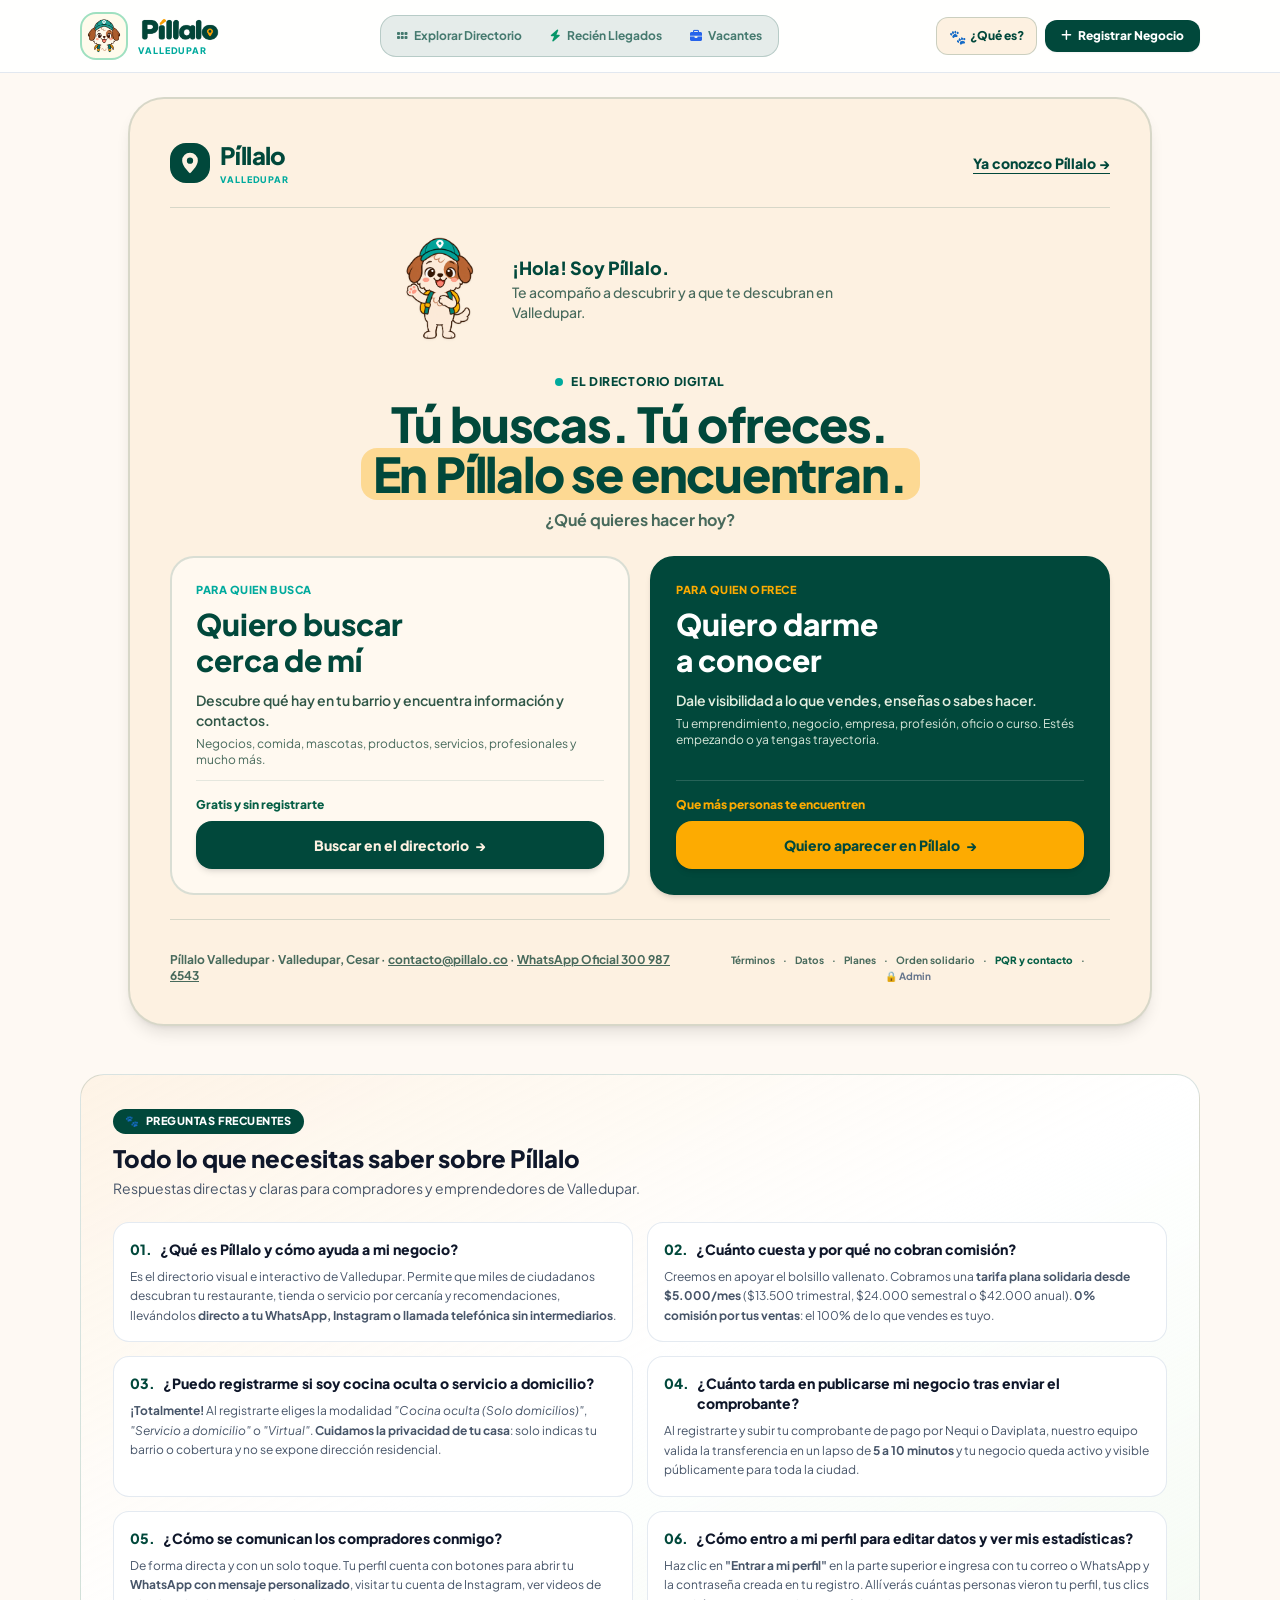
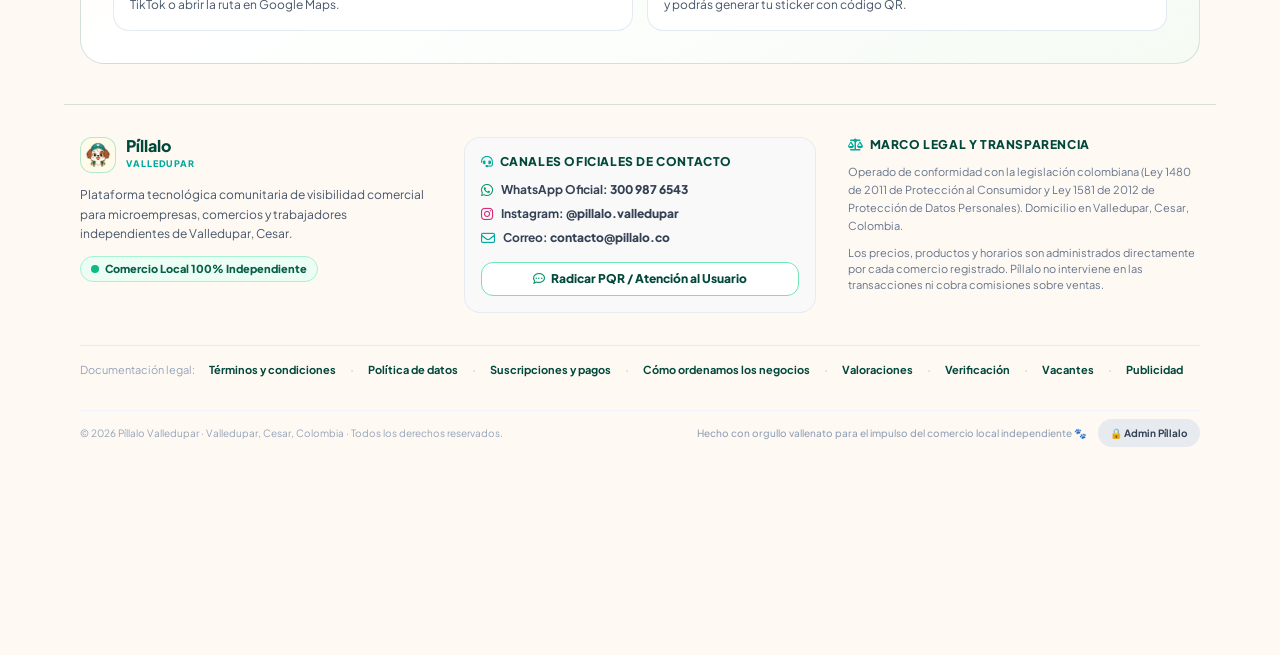
==== commit d3fa8c41: "Ajuste responsive movil 100% fit (0 scroll horizontal), cambio de 'Que somos' a 'Que es?' y optimiza" ====
--- a/index.html
+++ b/index.html
@@ -1,5 +1,5 @@
 <!DOCTYPE html>
-<html lang="es">
+<html lang="es" class="overflow-x-hidden max-w-full">
 <head>
   <meta charset="UTF-8">
   <meta name="viewport" content="width=device-width, initial-scale=1.0">
@@ -148,13 +148,13 @@
     }
   </style>
 </head>
-<body class="pb-40 antialiased bg-[#FDF1E1]/40 text-slate-900 selection:bg-[#00AA9D] selection:text-white">
+<body class="pb-40 antialiased bg-[#FDF1E1]/40 text-slate-900 selection:bg-[#00AA9D] selection:text-white overflow-x-hidden max-w-full">
 
   <!-- ===================================================================== -->
   <!-- BARRA SUPERIOR (BASADA EN VERSION_1_V3_ORIGINAL_NOVIA.html)           -->
   <!-- ===================================================================== -->
   <header class="bg-white/90 backdrop-blur-md border-b border-slate-200 sticky top-0 z-50 shadow-xs">
-    <div class="max-w-6xl mx-auto px-2 sm:px-4 py-2 sm:py-3 flex items-center justify-between gap-1 sm:gap-3">
+    <div class="max-w-6xl w-full mx-auto px-2 sm:px-4 py-2 sm:py-3 flex items-center justify-between gap-1.5 sm:gap-3">
       
       <!-- Logo Oficial: Cara de Píllalo + Nombre (Optimizado para móvil: Valledupar abajo para liberar espacio) -->
       <div onclick="openWelcomeLanding(); window.Pillalo?.speak('welcome');" class="flex items-center space-x-2 sm:space-x-2.5 cursor-pointer group flex-shrink-0">
@@ -162,7 +162,7 @@
           <img src="./pillalo/assets/pillalo-face-logo.png" alt="Píllalo" class="w-full h-full object-contain object-center">
         </div>
         <div class="leading-tight flex flex-col justify-center">
-          <img src="./pillalo/assets/pillalo-logo-tipografico-oficial.png" alt="Píllalo" class="h-6 sm:h-7 w-auto object-contain">
+          <img src="./pillalo/assets/pillalo-logo-tipografico-oficial.png" alt="Píllalo" class="h-5 sm:h-7 w-auto object-contain">
           <span class="text-[8px] sm:text-[9px] font-black uppercase tracking-widest text-[#00AA9D] block mt-0.5">Valledupar</span>
         </div>
       </div>
@@ -190,16 +190,15 @@
 
       <!-- Right Buttons: Acceso Dueño de Negocio + Registrar Negocio (Garantiza visibilidad en móvil) -->
       <div class="flex items-center space-x-1.5 sm:space-x-2 flex-shrink-0">
-        <button onclick="openWelcomeLanding()" class="px-2 sm:px-3 py-2 bg-[#FDF1E1] hover:bg-white text-[#01483B] border border-[#01483B]/20 rounded-xl text-[11px] sm:text-xs font-black transition flex items-center gap-1 cursor-pointer shadow-2xs whitespace-nowrap" title="Conoce qué somos - Píllalo Valledupar">
-          <span class="text-sm">🐾</span>
-          <span>Qué somos</span>
+        <button onclick="openWelcomeLanding()" class="px-2 sm:px-3 py-1.5 sm:py-2 bg-[#FDF1E1] hover:bg-white text-[#01483B] border border-[#01483B]/20 rounded-xl text-[11px] sm:text-xs font-black transition flex items-center gap-1 cursor-pointer shadow-2xs whitespace-nowrap" title="¿Qué es Píllalo Valledupar?">
+          <span class="text-xs sm:text-sm">🐾</span>
+          <span>¿Qué es?</span>
         </button>
-        <button id="btnTopEnterProfile" onclick="handleEnterProfileClick()" class="px-2 py-1.5 sm:px-3 sm:py-2 bg-slate-100 hover:bg-slate-200 text-slate-800 border border-slate-200 rounded-xl text-[11px] sm:text-xs font-bold transition flex items-center gap-1 sm:gap-1.5 cursor-pointer" title="Entrar a mi perfil de negocio para ver estadísticas y editar datos">
+        <button id="btnTopEnterProfile" onclick="handleEnterProfileClick()" class="hidden sm:flex px-2.5 sm:px-3 py-2 bg-slate-100 hover:bg-slate-200 text-slate-800 border border-slate-200 rounded-xl text-xs font-bold transition items-center gap-1.5 cursor-pointer" title="Entrar a mi perfil de negocio para ver estadísticas y editar datos">
           <i class="fa-solid fa-store text-[#01483B]"></i>
-          <span class="hidden sm:inline">Entrar a mi perfil</span>
-          <span class="sm:hidden font-black text-[11px]">Mi Perfil</span>
+          <span>Entrar a mi perfil</span>
         </button>
-        <button onclick="switchTab('tab-register')" class="px-2 sm:px-4 py-1.5 sm:py-2 bg-[#01483B] hover:bg-[#00AA9D] text-white rounded-xl text-[11px] sm:text-xs font-black shadow-sm transition flex items-center space-x-1 sm:space-x-1.5 cursor-pointer flex-shrink-0">
+        <button onclick="switchTab('tab-register')" class="px-2.5 sm:px-4 py-1.5 sm:py-2 bg-[#01483B] hover:bg-[#00AA9D] text-white rounded-xl text-[11px] sm:text-xs font-black shadow-sm transition flex items-center space-x-1 sm:space-x-1.5 cursor-pointer flex-shrink-0">
           <i class="fa-solid fa-plus text-xs"></i>
           <span class="hidden sm:inline">Registrar Negocio</span>
           <span class="sm:hidden font-extrabold">Registrar</span>
@@ -2898,6 +2897,7 @@
     </div>
   </div>
 
+  <script src="./pillalo/hash.js"></script>
   <script src="./pillalo/negocios-muestra.js"></script>
   <script>
     // =========================================================================
@@ -2907,7 +2907,7 @@
     const SUPABASE_ANON_KEY = "eyJhbGciOiJIUzI1NiIsInR5cCI6IkpXVCJ9.eyJpc3MiOiJzdXBhYmFzZSIsInJlZiI6ImVoY21taHhra2RuY3JzanR1amhmIiwicm9sZSI6ImFub24iLCJpYXQiOjE3OTM0OTgwNTUsImV4cCI6MjEwOTA3NDA1NX0.e97tZSN_LKraz9FZsB4oAUKkjxgdWN9NkMzXvnHElh0";
     const supabaseClient = window.supabase ? window.supabase.createClient(SUPABASE_URL, SUPABASE_ANON_KEY) : null;
 
-    const OWNER_PIN = "2026";
+    const OWNER_PIN_HASH = "158a323a7ba44870f23d96f1516dd70aa48e9a72db4ebb026b0a89e212a208ab";
     let isOwnerUnlocked = sessionStorage.getItem('pillalo_owner_ok') === 'true';
     let lastContactedId = null;
     let totalPageViews = parseInt(localStorage.getItem('pillalo_v3_views') || '315', 10) + 1;
@@ -4258,8 +4258,8 @@
         shortBio: "Tienda especializada en moda denim en Valledupar para dama, caballero, niñas y niños. Jeans levanta cola, conjuntos y básicos con horma perfecta.",
         address: "Cra 15 #13B-24 · Doce de Octubre",
         neighborhood: "Doce de Octubre",
-        phoneDisplay: "300 987 6543",
-        whatsapp: "573009876543",
+        phoneDisplay: "301 269 9885",
+        whatsapp: "573012699885",
         instagram: "@oasis_denimvalle",
         tiktok: "@oasisdenim.vup",
         email: "ventas@oasisdenim.co",
@@ -4299,8 +4299,8 @@
         shortBio: "Restaurante nocturno de arepas rellenas asadas al carbón con queso costeño, carne desmechada, chicharrón, pollo y salsas de la casa.",
         address: "Cocina Oculta (Solo Domicilios) · Sector Los Cortijos",
         neighborhood: "Los Cortijos",
-        phoneDisplay: "320 888 9900",
-        whatsapp: "573208889900",
+        phoneDisplay: "301 269 9885",
+        whatsapp: "573012699885",
         instagram: "@luxuryarepas_valle",
         tiktok: "@luxuryarepas.vup",
         email: "pedidos@luxuryarepas.co",
@@ -4337,8 +4337,8 @@
         shortBio: "Baño y peluquería canina y felina, concentrados, snacks, juguetes, collares, camas y consulta veterinaria en Valledupar.",
         address: "Calle 11 #15-32 · Barrio San Vicente",
         neighborhood: "San Vicente",
-        phoneDisplay: "316 999 8877",
-        whatsapp: "573169998877",
+        phoneDisplay: "301 269 9885",
+        whatsapp: "573012699885",
         instagram: "@huellitas_petvup",
         tiktok: "@huellitasmascotas.vup",
         email: "citas@huellitasvup.co",
@@ -4375,8 +4375,8 @@
         shortBio: "Tenis deportivos, sandalias para dama en cuero y calzado casual para toda la familia con tallas desde la 22 hasta la 43.",
         address: "Calle 16B #9-45 · Centro",
         neighborhood: "Centro",
-        phoneDisplay: "312 654 7890",
-        whatsapp: "573126547890",
+        phoneDisplay: "301 269 9885",
+        whatsapp: "573012699885",
         instagram: "@pasofirme_calzadovup",
         tiktok: "@pasofirme.vup",
         email: "ventas@pasofirme.co",
@@ -4413,8 +4413,8 @@
         shortBio: "Cadenas en acero y oro laminado, aretes, relojes, bolsos manos libres, carteras y gafas de sol para complementar tu outfit.",
         address: "Cra 11 #14-18 · Barrio San Joaquín",
         neighborhood: "San Joaquín",
-        phoneDisplay: "318 222 4455",
-        whatsapp: "573182224455",
+        phoneDisplay: "301 269 9885",
+        whatsapp: "573012699885",
         instagram: "@aura_accesoriosvup",
         tiktok: "@auraaccesorios.vup",
         email: "hola@auraaccesorios.co",
@@ -4451,8 +4451,8 @@
         shortBio: "Perfumería árabe original, extractos importados de alta fijación y presentaciones personales ideales para regalar.",
         address: "Calle 9A #19-40 · Barrio Novalito",
         neighborhood: "Novalito",
-        phoneDisplay: "315 444 3322",
-        whatsapp: "573154443322",
+        phoneDisplay: "301 269 9885",
+        whatsapp: "573012699885",
         instagram: "@distriperfumes_vup",
         tiktok: "@perfumesroyale.vup",
         email: "contacto@distriperfumes.co",
@@ -4489,8 +4489,8 @@
         shortBio: "Tienda de maquillaje original, rubores, bases, labiales, brochas, cuidado facial coreano y tratamientos capilares.",
         address: "Cra 12 #7C-30 · Las Flores",
         neighborhood: "Las Flores",
-        phoneDisplay: "301 777 8899",
-        whatsapp: "573017778899",
+        phoneDisplay: "301 269 9885",
+        whatsapp: "573012699885",
         instagram: "@velvetmakeup_vup",
         tiktok: "@velvetmakeup.vup",
         email: "ventas@velvetmakeup.co",
@@ -4529,8 +4529,8 @@
         shortBio: "Especialistas en servicios de belleza: uñas acrílicas, polygel, semipermanente, cepillado y diseño de cejas y pestañas.",
         address: "Cra 19 #16-12 · Barrio San Joaquín",
         neighborhood: "San Joaquín",
-        phoneDisplay: "310 555 6677",
-        whatsapp: "573105556677",
+        phoneDisplay: "301 269 9885",
+        whatsapp: "573012699885",
         instagram: "@glownails_valledupar",
         tiktok: "@glownails.vup",
         email: "citas@studioglow.co",
@@ -4572,8 +4572,8 @@
         shortBio: "IPS odontológica habilitada en Valledupar. Especialistas en diseño de sonrisa, ortodoncia invisible, implantes y odontopediatría con tecnología digital.",
         address: "Cra 9 #13C-45 · Novalito",
         neighborhood: "Novalito",
-        phoneDisplay: "301 234 5678",
-        whatsapp: "573012345678",
+        phoneDisplay: "301 269 9885",
+        whatsapp: "573012699885",
         b2bWhatsapp: "573012345678",
         brochureUrl: "https://pillalo.com/brochures/sonrisas-del-cesar-servicios.pdf",
         hrContact: "talento@sonrisasdelcesar.com",
@@ -4620,8 +4620,8 @@
         shortBio: "Distribuidora mayorista de aceros, cementos, pinturas y ferretería pesada para constructores, contratistas y hogares en el Cesar y La Guajira.",
         address: "Calle 17 #14-38 · Centro (Sede Principal) y Av. Salguero (Sede Sur)",
         neighborhood: "Centro",
-        phoneDisplay: "310 987 1122",
-        whatsapp: "573109871122",
+        phoneDisplay: "301 269 9885",
+        whatsapp: "573012699885",
         b2bWhatsapp: "573109871122",
         brochureUrl: "https://pillalo.com/catalogos/ferrocesar-lista-precios-2026.pdf",
         hrContact: "seleccion@ferrocesar.com.co",
@@ -4666,8 +4666,8 @@
         shortBio: "Cortes de carne madurados, asados al carbón, cocina típica costeña y salones climatizados para eventos corporativos y celebraciones familiares.",
         address: "Cra 19 #9B-12 · Los Cortijos",
         neighborhood: "Los Cortijos",
-        phoneDisplay: "318 654 3210",
-        whatsapp: "573186543210",
+        phoneDisplay: "301 269 9885",
+        whatsapp: "573012699885",
         b2bWhatsapp: "573186543210",
         brochureUrl: "https://pillalo.com/menus/fogon-vallenato-eventos.pdf",
         hrContact: "administracion@fogonvallenato.com",
@@ -4708,8 +4708,8 @@
         shortBio: "Servicio técnico y mantenimiento a domicilio de aires acondicionados, lavadoras, neveras e instalaciones eléctricas residenciales.",
         address: "Servicio a Domicilio · Cobertura en todo Valledupar",
         neighborhood: "La Nevada",
-        phoneDisplay: "300 123 4567",
-        whatsapp: "573001234567",
+        phoneDisplay: "301 269 9885",
+        whatsapp: "573012699885",
         instagram: "@friovalle_aires",
         tiktok: "@tecniaires.valle",
         email: "soporte@friovalle.co",
@@ -4747,8 +4747,8 @@
         shortBio: "Profesional independiente en contaduría pública, declaración de renta, Cámara de Comercio, DIAN y certificados de ingresos.",
         address: "Atención 100% Virtual / Remota · Valledupar y Colombia",
         neighborhood: "Centro",
-        phoneDisplay: "304 555 1234",
-        whatsapp: "573045551234",
+        phoneDisplay: "301 269 9885",
+        whatsapp: "573012699885",
         instagram: "@asesoriascotes_vup",
         tiktok: "@contadorcotes.vup",
         email: "consultas@asesoriascotes.co",
@@ -5085,46 +5085,38 @@
       const bottomContainer = document.getElementById('adSpotlightBannerBottom');
       const expBanners = bannersList.filter(b => (b.tab || 'explore') === 'explore');
 
-            if (expBanners.length) {
-        // Seleccionar 4 banners garantizando que pertenezcan a negocios totalmente distintos
-        const selectedBanners = [];
-        const usedBizKeys = new Set();
-        const total = expBanners.length;
-
-        for (let i = 0; i < total && selectedBanners.length < 4; i++) {
-          const idx = (currentBannerRotationOffset + i) % total;
-          const b = expBanners[idx];
-          if (!b) continue;
-
-          const bizKey = (b.bizId !== undefined && b.bizId !== null)
-            ? 'biz_' + b.bizId
-            : 'pub_' + (b.bizName || b.title || b.id);
-
-          if (!usedBizKeys.has(bizKey)) {
-            usedBizKeys.add(bizKey);
-            selectedBanners.push(b);
-          }
+      if (expBanners.length) {
+        const impulsoPool = expBanners.filter(b => b.type === 'impulso_solidario');
+        const otherPool = expBanners.filter(b => b.type !== 'impulso_solidario');
+
+        let selectedBanners = [];
+
+        if (impulsoPool.length >= MIN_BANNERS_IMPULSO) {
+          // Garantizar siempre al menos MIN_BANNERS_IMPULSO (2) de Impulso solidario en el carrusel
+          const impIdx1 = currentBannerRotationOffset % impulsoPool.length;
+          const impIdx2 = (currentBannerRotationOffset + 1) % impulsoPool.length;
+          const imp1 = impulsoPool[impIdx1];
+          const imp2 = impulsoPool[impIdx2];
+
+          // Los otros 2 espacios se rotan del resto (publicidad externa u otros de impulso)
+          const remPool = otherPool.length ? otherPool : impulsoPool;
+          const remIdx1 = currentBannerRotationOffset % remPool.length;
+          const remIdx2 = (currentBannerRotationOffset + 1) % remPool.length;
+          const rem1 = remPool[remIdx1];
+          const rem2 = remPool[(remIdx2 === remIdx1 && remPool.length > 1) ? (remIdx1 + 1) % remPool.length : remIdx2];
+
+          // Distribuir equitativamente: 1 de impulso arriba y 1 de impulso abajo
+          selectedBanners = [imp1, rem1, imp2, rem2];
+        } else {
+          // Fallback seguro si la lista tiene menos de 2 de impulso
+          selectedBanners = expBanners.slice(0, 4);
         }
 
-        if (selectedBanners.length < 4 && total > selectedBanners.length) {
-          for (let i = 0; i < total && selectedBanners.length < 4; i++) {
-            const idx = (currentBannerRotationOffset + i) % total;
-            const b = expBanners[idx];
-            if (b && !selectedBanners.includes(b)) {
-              selectedBanners.push(b);
-            }
-          }
-        }
-
-        const topBanners = selectedBanners.slice(0, 2);
-        const bottomBanners = selectedBanners.slice(2, 4);
-
         if (topContainer) {
-          topContainer.innerHTML = topBanners.map(renderBannerCard).join('');
+          topContainer.innerHTML = [selectedBanners[0], selectedBanners[1]].filter(Boolean).map(renderBannerCard).join('');
         }
         if (bottomContainer) {
-          bottomContainer.innerHTML = bottomBanners.map(renderBannerCard).join('');
-          bottomContainer.style.display = bottomBanners.length ? '' : 'none';
+          bottomContainer.innerHTML = [selectedBanners[2], selectedBanners[3]].filter(Boolean).map(renderBannerCard).join('');
         }
       }
 
@@ -7879,10 +7871,10 @@
       try {
         const raw = localStorage.getItem('pillalo_credentials');
         return raw ? JSON.parse(raw) : {
-          'luxury@pillalo.co': { pass: '123456', bizId: 5 },
-          '3009876543': { pass: '123456', bizId: 5 },
-          'oasis@pillalo.co': { pass: '123456', bizId: 1 },
-          '3101234567': { pass: '123456', bizId: 1 }
+          'luxury@pillalo.co': { passHash: '8d969eef6ecad3c29a3a629280e686cf0c3f5d5a86aff3ca12020c923adc6c92', bizId: 5 },
+          '3009876543':        { passHash: '8d969eef6ecad3c29a3a629280e686cf0c3f5d5a86aff3ca12020c923adc6c92', bizId: 5 },
+          'oasis@pillalo.co':  { passHash: '8d969eef6ecad3c29a3a629280e686cf0c3f5d5a86aff3ca12020c923adc6c92', bizId: 1 },
+          '3101234567':        { passHash: '8d969eef6ecad3c29a3a629280e686cf0c3f5d5a86aff3ca12020c923adc6c92', bizId: 1 }
         };
       } catch (_) {
         return {};
@@ -7892,7 +7884,7 @@
     function saveUserCredentials(userIdentifier, password, bizId) {
       const creds = getRegisteredCredentials();
       const cleanIdent = normText(userIdentifier);
-      creds[cleanIdent] = { pass: password, bizId };
+      creds[cleanIdent] = { passHash: pillaloHash(password), bizId };
       try {
         localStorage.setItem('pillalo_credentials', JSON.stringify(creds));
       } catch (_) {}
@@ -7986,12 +7978,19 @@
         if (k === cleanUser) return true;
         const kDigits = k.replace(/\D/g, '');
         if (userDigits && kDigits) {
-          return kDigits === userDigits || kDigits.endsWith(userDigits) || userDigits.endsWith(kDigits);
+          return userDigits.length >= 10 && kDigits.slice(-10) === userDigits.slice(-10);
         }
         return false;
       });
 
-      if (matchKey && creds[matchKey].pass === pass) {
+      const isPassMatch = matchKey && (creds[matchKey].passHash ? creds[matchKey].passHash === pillaloHash(pass) : creds[matchKey].pass === pass);
+      if (isPassMatch) {
+        // Si ingresó con formato viejo (pass plano), migrar a passHash y guardar
+        if (!creds[matchKey].passHash && creds[matchKey].pass) {
+          creds[matchKey].passHash = pillaloHash(pass);
+          delete creds[matchKey].pass;
+          try { localStorage.setItem('pillalo_credentials', JSON.stringify(creds)); } catch (_) {}
+        }
         const bizId = creds[matchKey].bizId;
         loggedInBizId = bizId;
         sessionStorage.setItem('pillalo_logged_biz_id', String(bizId));
@@ -8691,7 +8690,7 @@
     function checkOwnerPin(e) {
       e.preventDefault();
       const val = document.getElementById('ownerPinInput').value.trim();
-      if (val === OWNER_PIN) {
+      if (pillaloHash(val) === OWNER_PIN_HASH) {
         isOwnerUnlocked = true;
         sessionStorage.setItem('pillalo_owner_ok', 'true');
             // Asignar fotos de muestra para vitrina visual
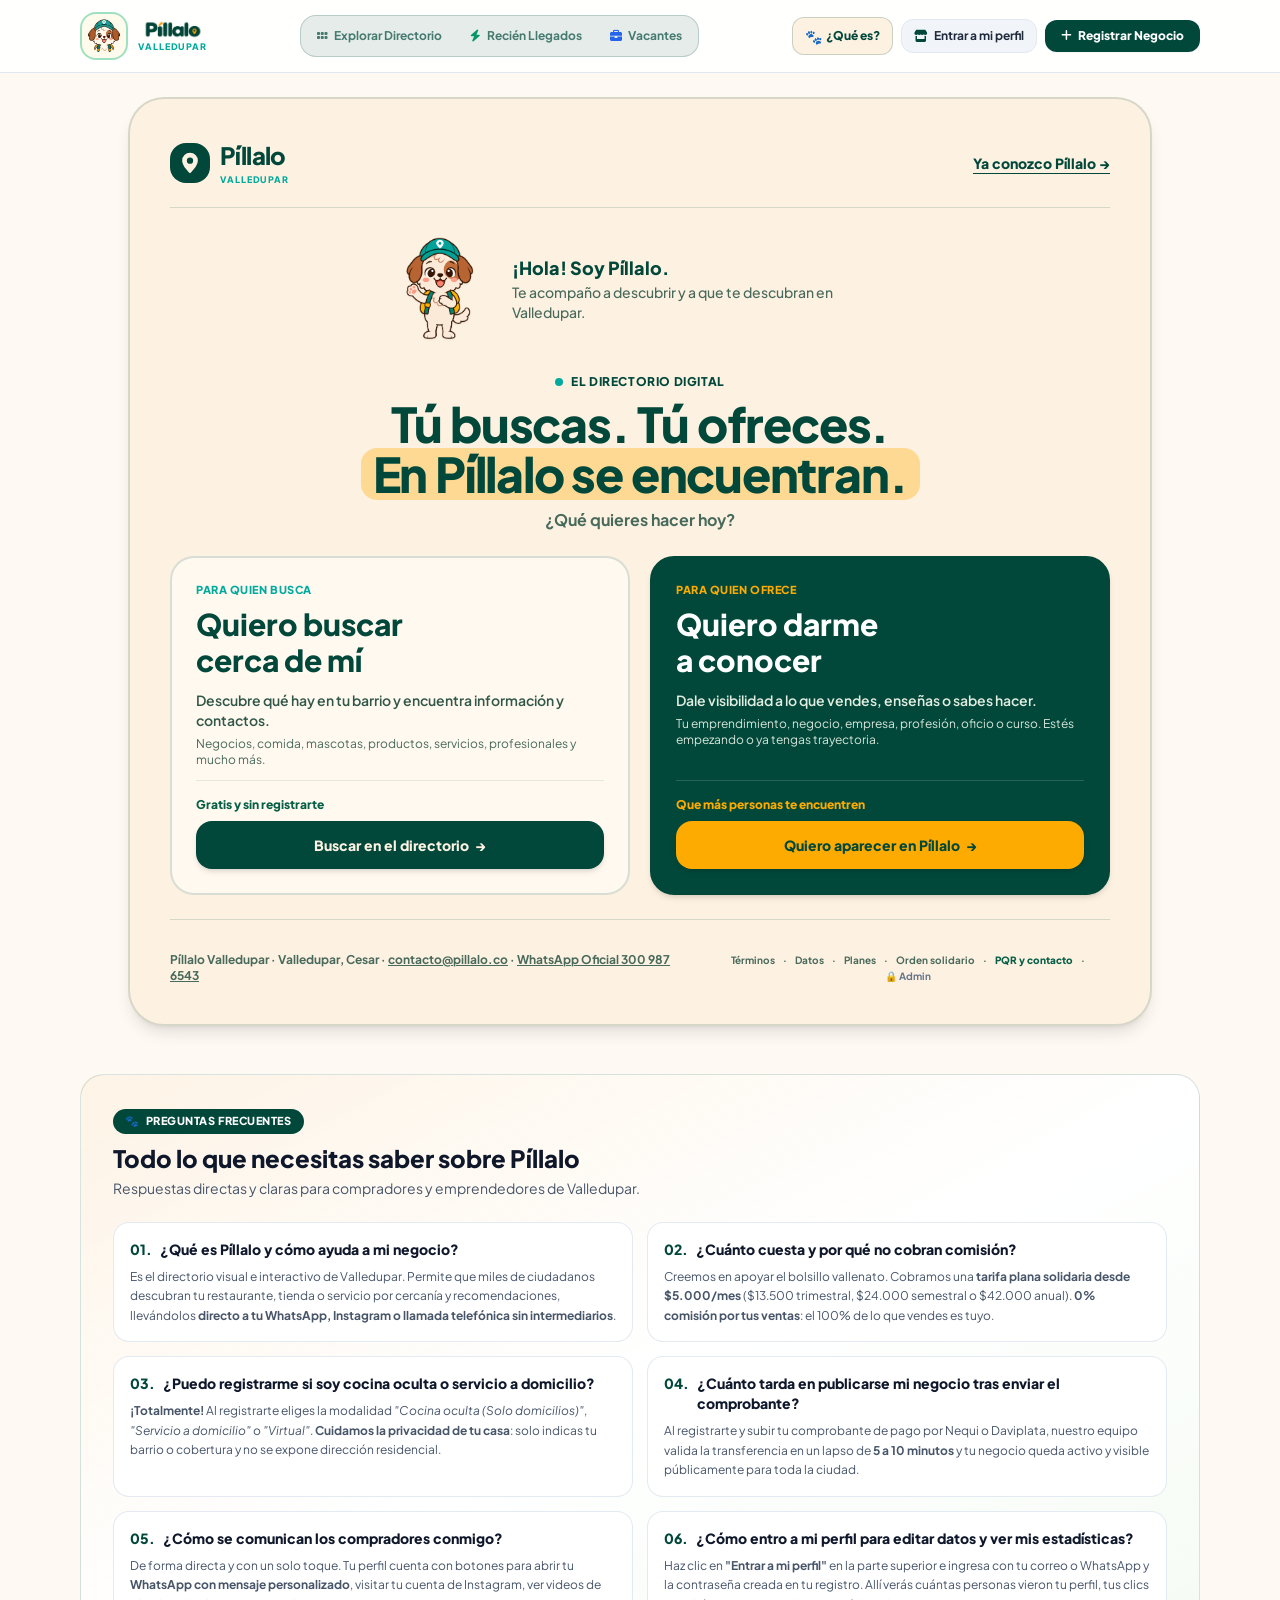
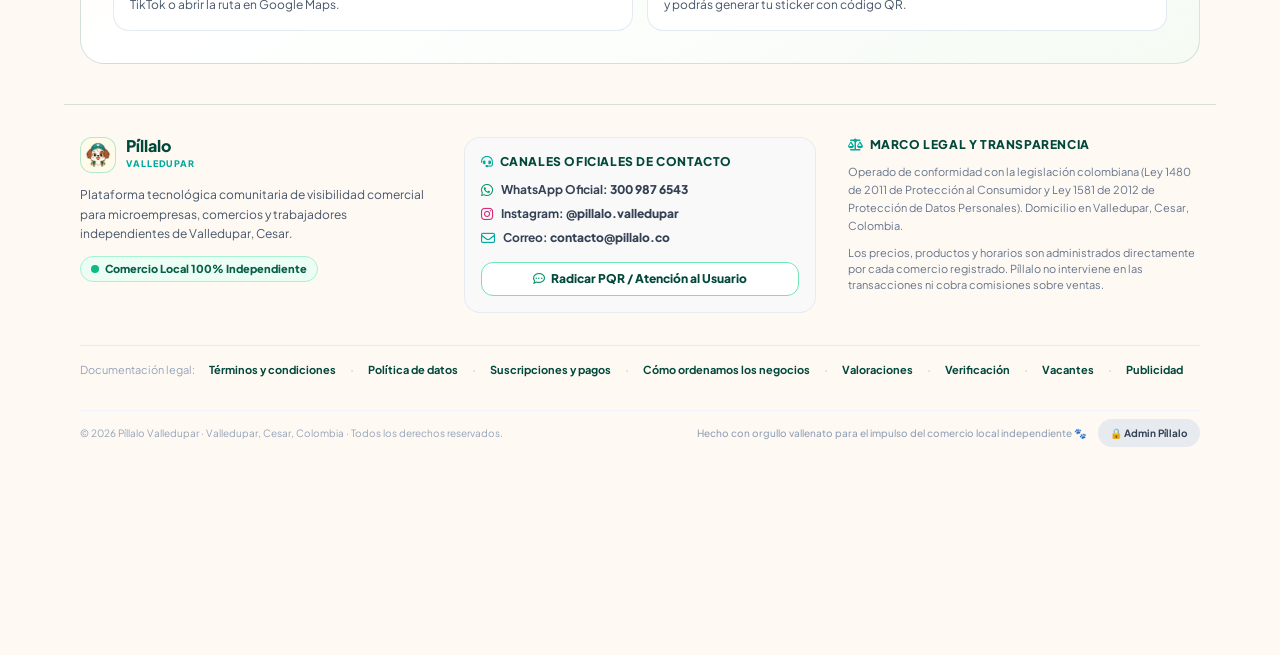
==== commit 72e977e5: "Correccion: dimensionamiento del logo oficial en mobile (h-5) para evitar zoom y desbordamiento hori" ====
--- a/index.html
+++ b/index.html
@@ -162,7 +162,7 @@
           <img src="./pillalo/assets/pillalo-face-logo.png" alt="Píllalo" class="w-full h-full object-contain object-center">
         </div>
         <div class="leading-tight flex flex-col justify-center">
-          <img src="./pillalo/assets/pillalo-logo-tipografico-oficial.png" alt="Píllalo" class="h-5 sm:h-7 w-auto object-contain">
+          <img src="./pillalo/assets/pillalo-logo-tipografico-oficial.png" alt="Píllalo" class="h-5 sm:h-7 w-auto object-contain" style="height: 20px; max-height: 28px; width: auto;">
           <span class="text-[8px] sm:text-[9px] font-black uppercase tracking-widest text-[#00AA9D] block mt-0.5">Valledupar</span>
         </div>
       </div>
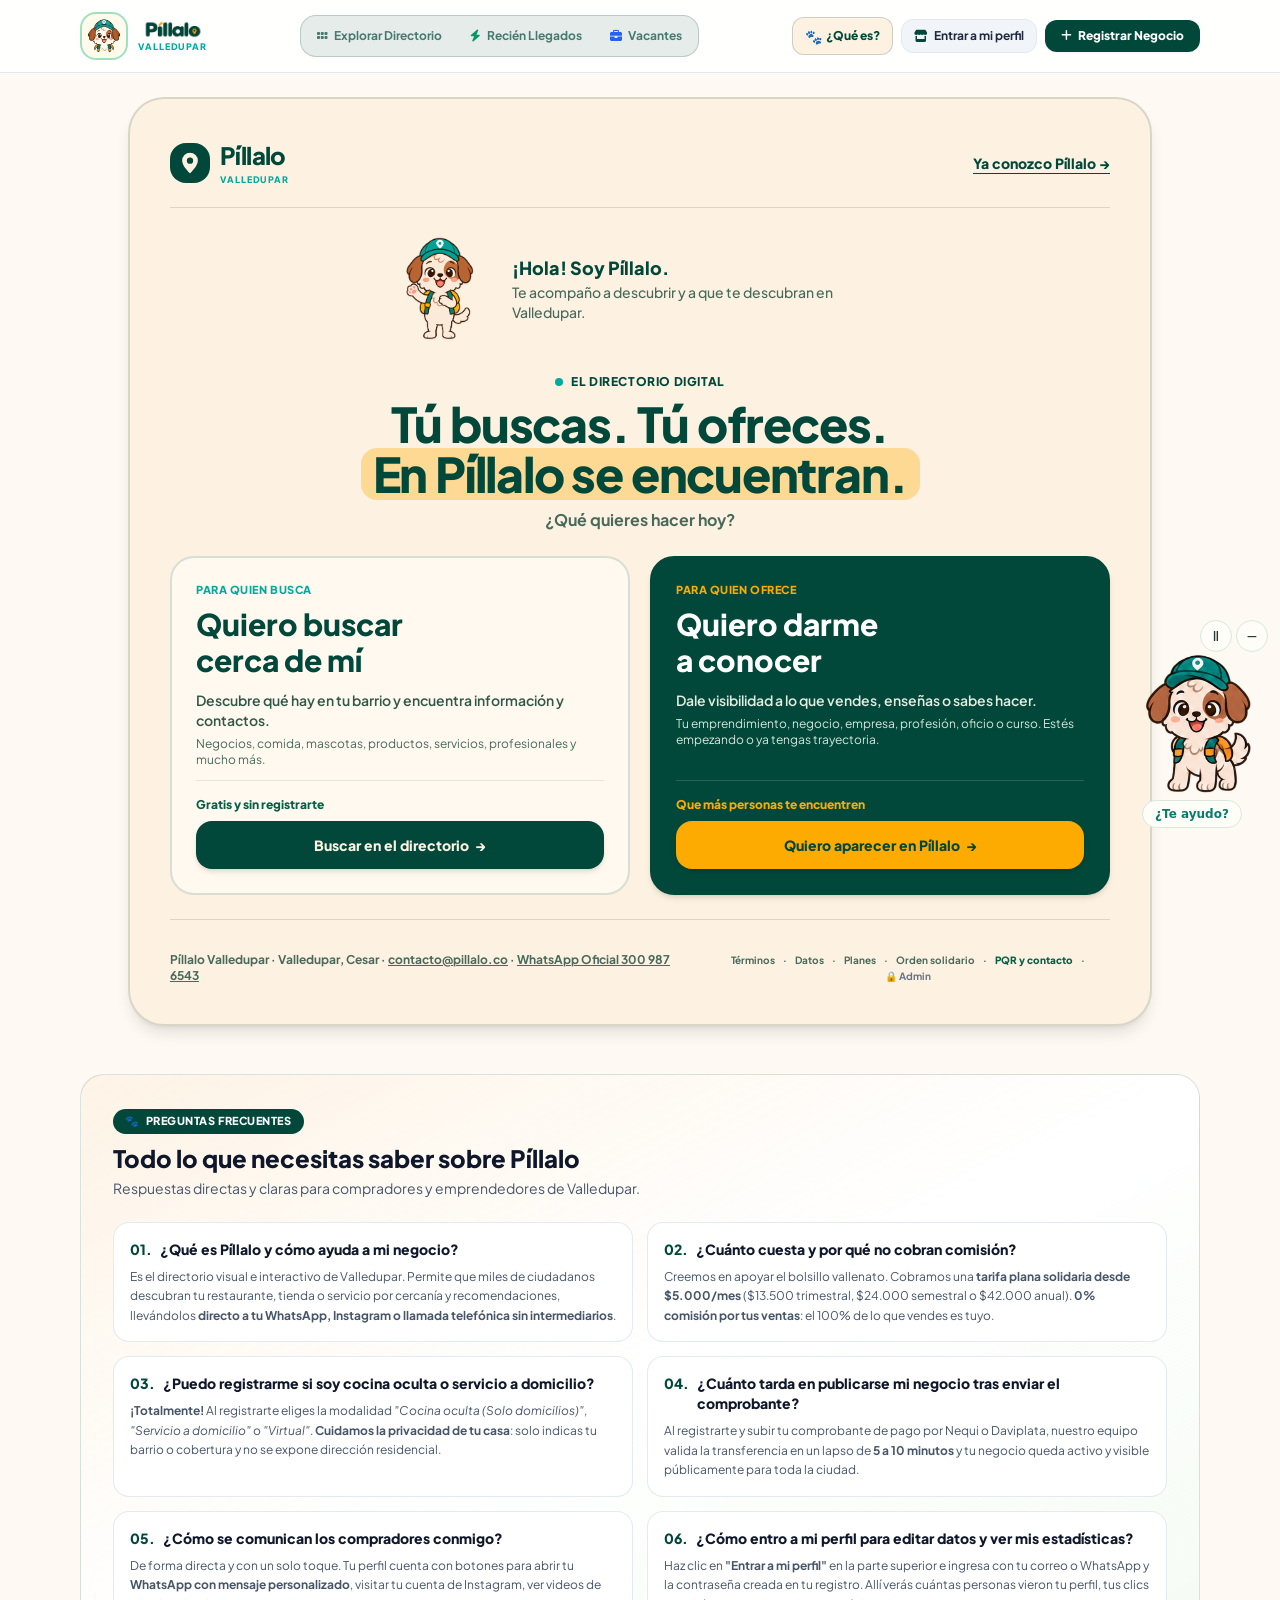
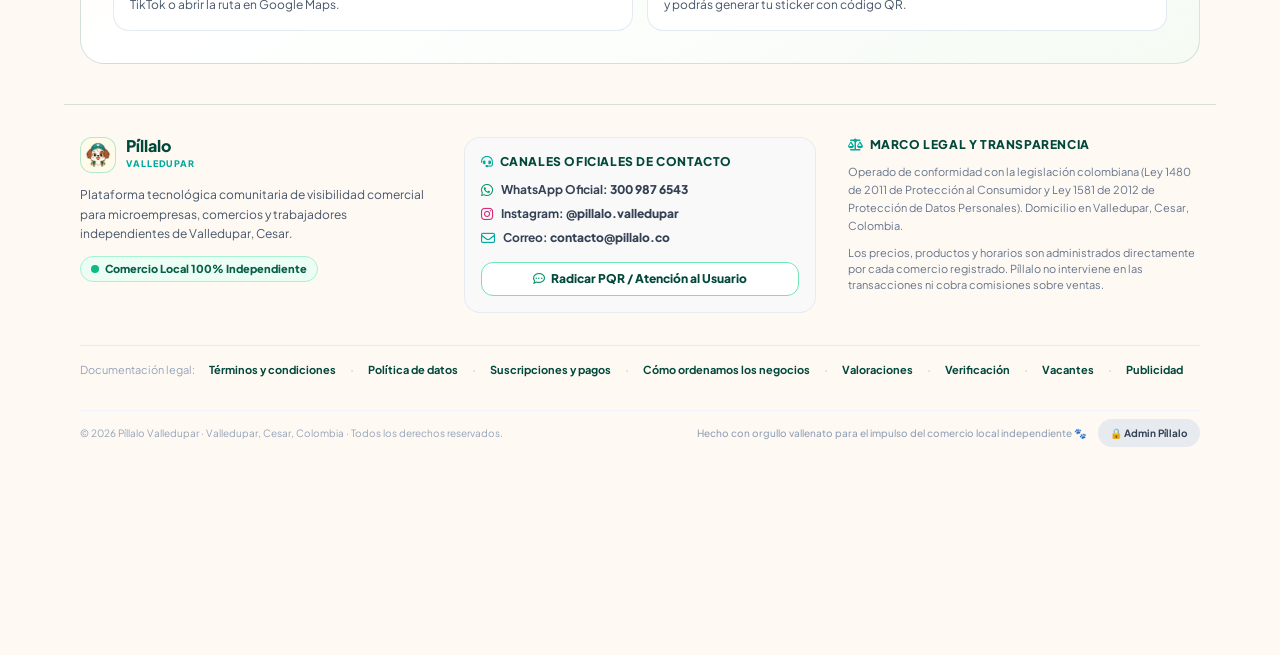
==== commit 4cdea3b6: "Registro: Soporte para horario de atención en doble jornada (2 turnos) y resumen en vivo" ====
--- a/index.html
+++ b/index.html
@@ -1177,32 +1177,73 @@
             </div>
           </div>
 
-          <!-- Horario de Atención Flexible (Especial para Restaurantes y Negocios con descanso) -->
-          <div class="bg-slate-50 p-3.5 rounded-2xl border border-slate-200 space-y-2.5">
+                    <!-- Horario de Atención Flexible (Doble Jornada o Jornada Continua) -->
+          <div class="bg-slate-50 p-3.5 sm:p-4 rounded-2xl border border-slate-200 space-y-3">
             <div class="flex items-center justify-between">
-              <label class="block font-bold text-slate-800 text-xs">⏰ Horario y Días de Atención *</label>
-              <span class="text-[10px] text-[#00AA9D] font-bold">Flexibilidad para descansos (Lunes/Martes)</span>
-            </div>
-            
-            <div class="grid grid-cols-1 sm:grid-cols-3 gap-2.5">
-              <div class="sm:col-span-1">
-                <label class="block text-[11px] font-bold text-slate-600 mb-1">Patrón de Días:</label>
-                <select id="regScheduleDays" onchange="syncScheduleDayPills(this.value)" class="w-full px-3 py-2 bg-white border border-slate-200 rounded-xl font-semibold text-xs">
-                  <option value="Todos los días">Todos los días (Lunes a Domingo)</option>
-                  <option value="Martes a Domingo (Descansa Lunes)">Martes a Domingo (Descansa Lunes) 🍔</option>
-                  <option value="Miércoles a Lunes (Descansa Martes)">Miércoles a Lunes (Descansa Martes) 🍔</option>
-                  <option value="Lunes a Sábado">Lunes a Sábado (Descansa Domingo)</option>
-                  <option value="Lunes a Viernes">Lunes a Viernes</option>
-                  <option value="Fines de Semana">Fines de Semana (Viernes a Domingo)</option>
-                </select>
+              <label class="block font-black text-slate-800 text-xs">⏰ Horario y Días de Atención *</label>
+              <span class="text-[10px] text-[#00AA9D] font-black">Jornada continua o 2 turnos</span>
+            </div>
+
+            <!-- Patrón de Días -->
+            <div>
+              <label class="block text-[11px] font-bold text-slate-600 mb-1">Patrón de Días:</label>
+              <select id="regScheduleDays" onchange="syncScheduleDayPills(this.value)" class="w-full px-3 py-2 bg-white border border-slate-200 rounded-xl font-semibold text-xs">
+                <option value="Todos los días">Todos los días (Lunes a Domingo)</option>
+                <option value="Lunes a Sábado">Lunes a Sábado (Descansa Domingo)</option>
+                <option value="Lunes a Viernes">Lunes a Viernes</option>
+                <option value="Martes a Domingo (Descansa Lunes)">Martes a Domingo (Descansa Lunes) 🍔</option>
+                <option value="Miércoles a Lunes (Descansa Martes)">Miércoles a Lunes (Descansa Martes) 🍔</option>
+                <option value="Fines de Semana">Fines de Semana (Viernes a Domingo)</option>
+              </select>
+            </div>
+
+            <!-- Interruptor para Activar Doble Jornada -->
+            <div class="flex items-center justify-between bg-white p-3 rounded-xl border border-slate-200 shadow-2xs">
+              <div class="flex items-center gap-2">
+                <span class="w-7 h-7 rounded-lg bg-teal-50 text-teal-700 flex items-center justify-center text-xs font-bold">
+                  <i class="fa-solid fa-clock-rotate-left"></i>
+                </span>
+                <div>
+                  <span class="block text-xs font-black text-slate-800">¿Atiendes en dos jornadas?</span>
+                  <span class="block text-[10px] text-slate-500">Ej: abres en la mañana, cierras al mediodía y reabres en la tarde/noche</span>
+                </div>
               </div>
+              <label class="relative inline-flex items-center cursor-pointer flex-shrink-0">
+                <input type="checkbox" id="regTwoShiftsToggle" onchange="toggleRegTwoShifts(this.checked)" class="sr-only peer">
+                <div class="w-10 h-5 bg-slate-200 peer-focus:outline-none rounded-full peer peer-checked:after:translate-x-full peer-checked:after:border-white after:content-[''] after:absolute after:top-[2px] after:left-[2px] after:bg-white after:border-slate-300 after:border after:rounded-full after:h-4 after:w-4 after:transition-all peer-checked:bg-[#00AA9D]"></div>
+              </label>
+            </div>
+
+            <!-- Horarios: Jornada 1 y Jornada 2 (si está activa) -->
+            <div class="space-y-2.5">
+              <!-- Bloque Jornada 1 -->
               <div>
-                <label class="block text-[11px] font-bold text-slate-600 mb-1">Hora de Apertura:</label>
-                <input type="time" id="regOpenTime" value="11:30" required class="w-full px-3 py-2 bg-white border border-slate-200 rounded-xl font-semibold text-xs">
+                <span id="regShift1Label" class="block text-[11px] font-black text-slate-700 mb-1">Horario de Atención:</span>
+                <div class="grid grid-cols-2 gap-2">
+                  <div>
+                    <label class="block text-[10px] font-bold text-slate-500 mb-0.5">Hora de Apertura:</label>
+                    <input type="time" id="regOpenTime" value="08:00" required onchange="updateSchedulePillsUI()" class="w-full px-3 py-2 bg-white border border-slate-200 rounded-xl font-semibold text-xs">
+                  </div>
+                  <div>
+                    <label class="block text-[10px] font-bold text-slate-500 mb-0.5">Hora de Cierre:</label>
+                    <input type="time" id="regCloseTime" value="18:00" required onchange="updateSchedulePillsUI()" class="w-full px-3 py-2 bg-white border border-slate-200 rounded-xl font-semibold text-xs">
+                  </div>
+                </div>
               </div>
-              <div>
-                <label class="block text-[11px] font-bold text-slate-600 mb-1">Hora de Cierre:</label>
-                <input type="time" id="regCloseTime" value="23:00" required class="w-full px-3 py-2 bg-white border border-slate-200 rounded-xl font-semibold text-xs">
+
+              <!-- Bloque Jornada 2 (Oculto por defecto, visible cuando activa dos jornadas) -->
+              <div id="regSecondShiftContainer" class="hidden pt-1 border-t border-slate-200/80">
+                <span class="block text-[11px] font-black text-slate-700 mb-1">Jornada 2 (Tarde / Noche):</span>
+                <div class="grid grid-cols-2 gap-2">
+                  <div>
+                    <label class="block text-[10px] font-bold text-slate-500 mb-0.5">Reapertura:</label>
+                    <input type="time" id="regOpenTime2" value="14:00" onchange="updateSchedulePillsUI()" class="w-full px-3 py-2 bg-white border border-slate-200 rounded-xl font-semibold text-xs">
+                  </div>
+                  <div>
+                    <label class="block text-[10px] font-bold text-slate-500 mb-0.5">Cierre Final:</label>
+                    <input type="time" id="regCloseTime2" value="18:30" onchange="updateSchedulePillsUI()" class="w-full px-3 py-2 bg-white border border-slate-200 rounded-xl font-semibold text-xs">
+                  </div>
+                </div>
               </div>
             </div>
 
@@ -1218,7 +1259,9 @@
                 <button type="button" onclick="toggleSchedulePill(this, 'Sáb')" class="day-toggle-pill px-2.5 py-1 rounded-lg text-xs font-bold border border-[#01483B] bg-[#01483B] text-white transition cursor-pointer" data-day="Sáb">Sáb</button>
                 <button type="button" onclick="toggleSchedulePill(this, 'Dom')" class="day-toggle-pill px-2.5 py-1 rounded-lg text-xs font-bold border border-[#01483B] bg-[#01483B] text-white transition cursor-pointer" data-day="Dom">Dom</button>
               </div>
-              <p id="regScheduleSummary" class="text-[10px] text-emerald-800 font-bold mt-1">✓ Abierto: Todos los días (Lunes a Domingo)</p>
+              <p id="regScheduleSummary" class="text-[11px] text-emerald-800 font-bold mt-2 bg-emerald-50/80 border border-emerald-200/60 rounded-xl px-3 py-1.5">
+                ✓ <strong>Horario resultante:</strong> Todos los días · 8:00 AM - 6:00 PM
+              </p>
             </div>
           </div>
 
@@ -5634,6 +5677,8 @@
               parsed.contactSettings
             );
           }
+          if (Array.isArray(parsed.galleryImages)) biz.galleryImages = parsed.galleryImages;
+          if (typeof parsed.galleryEnabled === 'boolean') biz.galleryEnabled = parsed.galleryEnabled;
         }
       } catch (_) {}
 
@@ -5653,7 +5698,9 @@
           locationType: biz.locationType || 'presencial',
           focusChannel: biz.focusChannel || 'whatsapp',
           address: biz.address,
-          contactSettings: biz.contactSettings
+          contactSettings: biz.contactSettings,
+          galleryImages: biz.galleryImages || [],
+          galleryEnabled: biz.galleryEnabled !== false
         }));
       } catch (_) {}
     }
@@ -6334,10 +6381,238 @@
       }
     }
 
+    // =========================================================================
+    // GESTIÓN Y EDICIÓN DE FOTOS DE VITRINA POR EL DUEÑO DEL NEGOCIO
+    // =========================================================================
+    let currentEditingGalleryBizId = null;
+    let currentTempGalleryImages = [];
+    let currentTempGalleryEnabled = true;
+
+    function openBizGalleryEditorModal(bizId) {
+      const biz = businesses.find(b => b.id === Number(bizId));
+      if (!biz) return;
+      if (typeof loggedInBizId !== 'undefined' && (loggedInBizId === null || Number(loggedInBizId) !== Number(biz.id))) {
+        showAppToast('🔒 Debes iniciar sesión como dueño para gestionar las fotos.');
+        openOwnerLoginModal();
+        return;
+      }
+
+      currentEditingGalleryBizId = biz.id;
+      currentTempGalleryImages = (biz.galleryImages && Array.isArray(biz.galleryImages)) ? [...biz.galleryImages] : [];
+      currentTempGalleryEnabled = biz.galleryEnabled !== false;
+
+      const title = document.getElementById('galleryEditorBizTitle');
+      if (title) title.textContent = `Gestionar Fotos: ${biz.name}`;
+      
+      const toggle = document.getElementById('galleryEditorToggleActive');
+      if (toggle) toggle.checked = currentTempGalleryEnabled;
+
+      renderGalleryEditorItems();
+
+      const modal = document.getElementById('modalEditBizGallery');
+      if (modal) {
+        modal.classList.remove('hidden');
+        modal.classList.add('flex');
+        document.body.style.overflow = 'hidden';
+      }
+    }
+
+    function closeBizGalleryEditorModal() {
+      const modal = document.getElementById('modalEditBizGallery');
+      if (modal) {
+        modal.classList.add('hidden');
+        modal.classList.remove('flex');
+        document.body.style.overflow = '';
+      }
+    }
+
+    function renderGalleryEditorItems() {
+      const container = document.getElementById('galleryEditorItemsGrid');
+      const countBadge = document.getElementById('galleryEditorCountBadge');
+      const uploadArea = document.getElementById('galleryEditorUploadArea');
+      
+      if (countBadge) {
+        countBadge.textContent = `${currentTempGalleryImages.length}/4 fotos`;
+      }
+
+      if (uploadArea) {
+        if (currentTempGalleryImages.length >= 4) {
+          uploadArea.classList.add('opacity-40', 'pointer-events-none');
+        } else {
+          uploadArea.classList.remove('opacity-40', 'pointer-events-none');
+        }
+      }
+
+      if (!container) return;
+      if (currentTempGalleryImages.length === 0) {
+        container.innerHTML = `
+          <div class="col-span-full py-6 px-4 text-center text-slate-400 bg-slate-50 rounded-2xl border-2 border-dashed border-slate-200">
+            <i class="fa-solid fa-images text-2xl text-slate-300 mb-1.5"></i>
+            <p class="text-xs font-bold text-slate-700">Aún no hay fotos en tu vitrina.</p>
+            <p class="text-[11px] text-slate-500 mt-0.5">Usa el botón de abajo para subir hasta 4 fotos de tus platos, productos o local.</p>
+          </div>
+        `;
+        return;
+      }
+
+      container.innerHTML = currentTempGalleryImages.map((img, idx) => `
+        <div class="relative bg-white rounded-2xl border border-slate-200 p-2 shadow-xs flex flex-col justify-between group">
+          <div class="relative h-20 sm:h-24 w-full rounded-xl overflow-hidden bg-slate-100">
+            <img src="${img}" class="w-full h-full object-cover">
+            <span class="absolute top-1.5 left-1.5 px-2 py-0.5 rounded-full ${idx === 0 ? 'bg-[#01483B] text-white' : 'bg-slate-900/80 text-white'} text-[10px] font-black shadow-xs">
+              ${idx === 0 ? '★ Principal' : '#' + (idx + 1)}
+            </span>
+          </div>
+          <div class="flex items-center justify-between gap-1 mt-2 pt-2 border-t border-slate-100">
+            <div class="flex items-center gap-1">
+              <button type="button" onclick="moveGalleryImage(${idx}, -1)" ${idx === 0 ? 'disabled class="w-7 h-7 rounded-lg bg-slate-100 text-slate-300 text-xs flex items-center justify-center cursor-not-allowed"' : 'class="w-7 h-7 rounded-lg bg-slate-100 hover:bg-teal-50 hover:text-teal-700 text-slate-700 text-xs flex items-center justify-center cursor-pointer transition" title="Mover a la izquierda"'} >
+                <i class="fa-solid fa-arrow-left"></i>
+              </button>
+              <button type="button" onclick="moveGalleryImage(${idx}, 1)" ${idx === currentTempGalleryImages.length - 1 ? 'disabled class="w-7 h-7 rounded-lg bg-slate-100 text-slate-300 text-xs flex items-center justify-center cursor-not-allowed"' : 'class="w-7 h-7 rounded-lg bg-slate-100 hover:bg-teal-50 hover:text-teal-700 text-slate-700 text-xs flex items-center justify-center cursor-pointer transition" title="Mover a la derecha"'} >
+                <i class="fa-solid fa-arrow-right"></i>
+              </button>
+            </div>
+            <button type="button" onclick="removeGalleryImage(${idx})" class="w-7 h-7 rounded-lg bg-red-50 hover:bg-red-100 text-red-600 text-xs flex items-center justify-center cursor-pointer transition" title="Eliminar foto">
+              <i class="fa-solid fa-trash-can"></i>
+            </button>
+          </div>
+        </div>
+      `).join('');
+    }
+
+    function moveGalleryImage(index, direction) {
+      const newIndex = index + direction;
+      if (newIndex < 0 || newIndex >= currentTempGalleryImages.length) return;
+      const item = currentTempGalleryImages.splice(index, 1)[0];
+      currentTempGalleryImages.splice(newIndex, 0, item);
+      renderGalleryEditorItems();
+    }
+
+    function removeGalleryImage(index) {
+      if (index < 0 || index >= currentTempGalleryImages.length) return;
+      currentTempGalleryImages.splice(index, 1);
+      renderGalleryEditorItems();
+    }
+
+    function handleGalleryEditorFiles(event) {
+      const files = Array.from(event.target.files || []);
+      if (files.length === 0) return;
+      const availableSlots = 4 - currentTempGalleryImages.length;
+      if (availableSlots <= 0) {
+        showAppToast('⚠️ Ya alcanzaste el límite máximo de 4 fotos.');
+        return;
+      }
+      const toProcess = files.slice(0, availableSlots);
+      let processed = 0;
+      toProcess.forEach(file => {
+        const reader = new FileReader();
+        reader.onload = function(e) {
+          const img = new Image();
+          img.onload = function() {
+            const canvas = document.createElement('canvas');
+            const maxDim = 1200;
+            let w = img.width;
+            let h = img.height;
+            if (w > maxDim || h > maxDim) {
+              if (w > h) {
+                h = Math.round((h * maxDim) / w);
+                w = maxDim;
+              } else {
+                w = Math.round((w * maxDim) / h);
+                h = maxDim;
+              }
+            }
+            canvas.width = w;
+            canvas.height = h;
+            const ctx = canvas.getContext('2d');
+            ctx.drawImage(img, 0, 0, w, h);
+            const compressedDataUrl = canvas.toDataURL('image/jpeg', 0.82);
+            currentTempGalleryImages.push(compressedDataUrl);
+            processed++;
+            if (processed === toProcess.length) {
+              renderGalleryEditorItems();
+              event.target.value = '';
+            }
+          };
+          img.src = e.target.result;
+        };
+        reader.readAsDataURL(file);
+      });
+    }
+
+    function saveBizGalleryChanges() {
+      if (!currentEditingGalleryBizId) return;
+      const biz = businesses.find(b => b.id === currentEditingGalleryBizId);
+      if (!biz) return;
+
+      const toggle = document.getElementById('galleryEditorToggleActive');
+      const isEnabled = toggle ? toggle.checked : true;
+
+      biz.galleryImages = [...currentTempGalleryImages];
+      biz.galleryEnabled = isEnabled;
+
+      saveBizCustomConfig(biz);
+
+      try {
+        const customBizs = JSON.parse(localStorage.getItem('pillalo_v3_custom_biz') || '[]');
+        const idx = customBizs.findIndex(b => b.id === biz.id);
+        if (idx !== -1) {
+          customBizs[idx].galleryImages = biz.galleryImages;
+          customBizs[idx].galleryEnabled = biz.galleryEnabled;
+          localStorage.setItem('pillalo_v3_custom_biz', JSON.stringify(customBizs));
+        }
+      } catch (_) {}
+
+      closeBizGalleryEditorModal();
+      showAppToast('✅ ¡Vitrina de fotos actualizada exitosamente!');
+
+      const profileSec = document.getElementById('tab-company-profile');
+      if (profileSec && !profileSec.classList.contains('hidden')) {
+        openCompanyProfile(biz.id);
+      } else {
+        renderMyBusinessDashboard();
+      }
+    }
+
+
     function renderCompanyGalleryWidget(biz) {
-      if (!biz || biz.galleryEnabled === false) return '';
+      if (!biz) return '';
+      const isOwnerLoggedIn = (typeof loggedInBizId !== 'undefined' && loggedInBizId !== null && Number(loggedInBizId) === Number(biz.id));
       const images = (biz.galleryImages && Array.isArray(biz.galleryImages)) ? biz.galleryImages.filter(Boolean) : [];
-      if (images.length === 0) return '';
+
+      if (biz.galleryEnabled === false) {
+        if (!isOwnerLoggedIn) return '';
+        return `
+          <div class="mt-6 bento-white-card rounded-[28px] p-5 sm:p-6 border-2 border-dashed border-amber-300 bg-amber-50/40 text-center space-y-2">
+            <div class="w-10 h-10 rounded-2xl bg-amber-100 text-amber-800 flex items-center justify-center mx-auto text-base">
+              <i class="fa-solid fa-eye-slash"></i>
+            </div>
+            <p class="text-xs font-black text-amber-900">Tu Vitrina Visual de Fotos está actualmente <span class="underline">desactivada (oculta al público)</span>.</p>
+            <p class="text-[11px] text-slate-500">Solo tú ves este aviso. Actívala cuando desees mostrar tus fotos a los visitantes.</p>
+            <button onclick="openBizGalleryEditorModal(${biz.id})" class="px-4 py-2 bg-amber-400 hover:bg-amber-300 text-slate-950 font-black text-xs rounded-xl shadow-xs inline-flex items-center gap-1.5 transition cursor-pointer mt-1">
+              <i class="fa-solid fa-images"></i>
+              <span>Activar y Gestionar Fotos</span>
+            </button>
+          </div>
+        `;
+      }
+
+      if (images.length === 0) {
+        if (!isOwnerLoggedIn) return '';
+        return `
+          <div class="mt-6 bento-white-card rounded-[28px] p-5 sm:p-6 border-2 border-dashed border-teal-300 bg-teal-50/40 text-center space-y-2">
+            <div class="w-10 h-10 rounded-2xl bg-teal-100 text-[#01483B] flex items-center justify-center mx-auto text-base">
+              <i class="fa-solid fa-images"></i>
+            </div>
+            <p class="text-xs font-black text-slate-800">Aún no has agregado fotos a tu Vitrina Visual.</p>
+            <p class="text-[11px] text-slate-500">Sube hasta 4 fotos atractivas de tus platos, productos o local para conquistar más clientes.</p>
+            <button onclick="openBizGalleryEditorModal(${biz.id})" class="px-4 py-2 bg-[#01483B] hover:bg-[#00AA9D] text-white font-black text-xs rounded-xl shadow-xs inline-flex items-center gap-1.5 transition cursor-pointer mt-1">
+              <i class="fa-solid fa-plus"></i>
+              <span>Subir Fotos de mi Negocio</span>
+            </button>
+          </div>
+        `;
+      }
 
       let gridClass = 'grid-cols-1';
       if (images.length === 2) gridClass = 'grid-cols-1 sm:grid-cols-2';
@@ -6354,6 +6629,13 @@
           </div>
         </div>
       `).join('');
+
+      const ownerEditBtn = isOwnerLoggedIn ? `
+        <button onclick="openBizGalleryEditorModal(${biz.id})" class="px-3 py-1 bg-amber-400 hover:bg-amber-300 text-slate-950 font-black text-xs rounded-xl shadow-xs inline-flex items-center gap-1.5 transition cursor-pointer">
+          <i class="fa-solid fa-pen-to-square"></i>
+          <span>Editar Fotos</span>
+        </button>
+      ` : '';
 
       return `
         <div class="mt-6 bento-white-card rounded-[28px] p-5 sm:p-6 space-y-3.5 border border-slate-200/80 shadow-xs">
@@ -6367,9 +6649,12 @@
                 <p class="text-[11px] text-slate-500">Conoce nuestras instalaciones, platos y productos destacados</p>
               </div>
             </div>
-            <span class="text-[11px] font-bold text-[#01483B] bg-emerald-50 border border-emerald-200/80 px-2.5 py-1 rounded-full">
-              📸 ${images.length} ${images.length === 1 ? 'Foto' : 'Fotos'}
-            </span>
+            <div class="flex items-center gap-2">
+              ${ownerEditBtn}
+              <span class="text-[11px] font-bold text-[#01483B] bg-emerald-50 border border-emerald-200/80 px-2.5 py-1 rounded-full">
+                📸 ${images.length} ${images.length === 1 ? 'Foto' : 'Fotos'}
+              </span>
+            </div>
           </div>
           <div class="grid ${gridClass} gap-3 pt-1">
             ${imagesHtml}
@@ -6415,6 +6700,10 @@
             </div>
           </div>
           <div class="flex flex-wrap items-center gap-2">
+            <button onclick="openBizGalleryEditorModal(${biz.id})" class="px-3.5 py-2 bg-emerald-500 hover:bg-emerald-400 text-white rounded-xl text-xs font-black flex items-center gap-1.5 transition cursor-pointer shadow-xs">
+              <i class="fa-solid fa-images"></i>
+              <span>Editar Fotos (${(biz.galleryImages || []).length}/4)</span>
+            </button>
             <button onclick="openEditBizChannelsModal(${biz.id})" class="px-3.5 py-2 bg-amber-400 hover:bg-amber-300 text-slate-950 rounded-xl text-xs font-black flex items-center gap-1.5 transition cursor-pointer shadow-xs">
               <i class="fa-solid fa-sliders"></i>
               <span>Editar Canales & Modalidad</span>
@@ -6491,14 +6780,14 @@
           </div>
         </div>
 
-        <!-- Tablero Bento Reactivo de Modalidad y Canales -->
+        <!-- Vitrina Visual de Fotos debajo de la descripción -->
+        ${renderCompanyGalleryWidget(biz)}
+
+        <!-- Tablero Bento Reactivo de Modalidad y Canales de Contacto por último -->
         <div class="grid grid-cols-1 md:grid-cols-12 gap-5 pt-3 items-stretch">
           ${renderCompanyLocationOrServiceWidget(biz)}
           ${renderCompanyContactsBento(biz)}
         </div>
-
-        
-        ${renderCompanyGalleryWidget(biz)}
 
         <!-- Botón discreto de reporte -->
         <div class="pt-8 pb-4 text-center">
@@ -6529,7 +6818,8 @@
         <!-- 1. GRAN PORTADA SUPERIOR CON LOGO, CATEGORÍA, DESCRIPCIÓN Y RANGO DE VALOR LIMPIO -->
         <div class="relative rounded-[32px] overflow-hidden shadow-xl border-4 border-white min-h-[320px] sm:min-h-[360px] flex flex-col items-center justify-center text-center p-6">
           <img src="${biz.coverImage}" alt="${biz.name}" class="absolute inset-0 w-full h-full object-cover">
-          <div class="absolute inset-0 bg-gradient-to-b from-slate-950/65 via-slate-950/75 to-slate-950/90"></div>
+          <!-- Overlay luminoso y vibrante: resalta la foto del restaurante/local sin oscurecerla -->
+          <div class="absolute inset-0 bg-gradient-to-b from-slate-950/20 via-slate-950/35 to-slate-950/65"></div>
 
           <div class="relative z-10 flex flex-col items-center max-w-2xl mx-auto space-y-3">
             <!-- Logo Circular Central + Categoría Oficial al lado del Logo -->
@@ -6551,7 +6841,7 @@
 
             <!-- Nombre + Sello Verificado -->
             <div class="flex items-center justify-center gap-2 pt-1">
-              <h1 class="text-3xl sm:text-4xl font-black text-white tracking-tight">${biz.name}</h1>
+              <h1 class="text-3xl sm:text-4xl font-black text-white tracking-tight drop-shadow-md">${biz.name}</h1>
               <span class="w-7 h-7 rounded-full ${biz.isSociedad || biz.nit || biz.membershipPlan?.startsWith('empresa') ? 'bg-blue-600' : 'bg-emerald-600'} text-white flex items-center justify-center text-xs shadow-md" title="Identidad Verificada">
                 <i class="fa-solid fa-check"></i>
               </span>
@@ -6586,9 +6876,9 @@
             </div>` : ''}
 
             <!-- Pequeña Descripción del Negocio + Hashtags de Búsqueda -->
-            <div class="bg-white/10 backdrop-blur-xs border border-white/20 rounded-2xl px-4 py-3 max-w-xl space-y-2">
+            <div class="bg-slate-950/50 backdrop-blur-md border border-white/25 rounded-2xl px-5 py-3.5 max-w-xl space-y-2 shadow-lg">
               <p class="text-xs font-extrabold uppercase tracking-wider text-emerald-300 mb-0.5">Descripción del negocio</p>
-              <p class="text-sm sm:text-base text-white font-medium leading-relaxed">
+              <p class="text-sm sm:text-base text-white font-medium leading-relaxed drop-shadow-xs">
                 ${biz.shortBio}
               </p>
               ${biz.hashtags && biz.hashtags.length ? `
@@ -6607,14 +6897,14 @@
           </div>
         </div>
 
-        <!-- 2. TABLERO BENTO REACTIVO DE MODALIDAD (5 COLS) Y CANALES (7 COLS) -->
+        <!-- 2. VITRINA VISUAL: FOTOS DEBAJO DE LA PORTADA Y DESCRIPCIÓN -->
+        ${renderCompanyGalleryWidget(biz)}
+
+        <!-- 3. TABLERO BENTO REACTIVO DE MODALIDAD (5 COLS) Y CANALES DE CONTACTO (7 COLS) POR ÚLTIMO -->
         <div class="grid grid-cols-1 md:grid-cols-12 gap-5 pt-2 items-stretch">
           ${renderCompanyLocationOrServiceWidget(biz)}
           ${renderCompanyContactsBento(biz)}
         </div>
-
-        
-        ${renderCompanyGalleryWidget(biz)}
 
         <!-- Botón discreto de reporte -->
         <div class="pt-8 pb-4 text-center">
@@ -6626,7 +6916,7 @@
       }
 
       document.getElementById('companyProfileContainer').innerHTML = html;
-      ['tab-explore', 'tab-nuevos', 'tab-jobs', 'tab-certificate', 'tab-my-biz', 'tab-register', 'tab-analytics'].forEach(t => {
+      ['tab-welcome', 'tab-explore', 'tab-nuevos', 'tab-jobs', 'tab-certificate', 'tab-my-biz', 'tab-register', 'tab-analytics'].forEach(t => {
         const el = document.getElementById(t);
         if (el) el.classList.add('hidden');
       });
@@ -6835,6 +7125,10 @@
               </p>
             </div>
             <div class="flex flex-wrap items-center gap-2">
+              <button onclick="openBizGalleryEditorModal(${biz.id})" class="px-3.5 py-2.5 bg-emerald-50 hover:bg-emerald-100 border border-emerald-300 text-emerald-950 rounded-xl text-xs font-black flex items-center gap-1.5 transition cursor-pointer">
+                <i class="fa-solid fa-images text-[#00AA9D]"></i>
+                <span>Gestionar Fotos (${(biz.galleryImages || []).length}/4)</span>
+              </button>
               <button onclick="openEditBizChannelsModal(${biz.id})" class="px-3.5 py-2.5 bg-amber-50 hover:bg-amber-100 border border-amber-300 text-amber-900 rounded-xl text-xs font-black flex items-center gap-1.5 transition cursor-pointer">
                 <i class="fa-solid fa-sliders text-amber-600"></i>
                 <span>Abrir Editor Rápido</span>
@@ -8057,6 +8351,42 @@
       updateSchedulePillsUI();
     }
 
+    // Horario simplificado con formato AM/PM (disponible globalmente)
+    function formatTimeAMPM(time24) {
+      if (!time24) return '';
+      const parts = time24.split(':');
+      const h = parseInt(parts[0], 10);
+      const m = parts[1] || '00';
+      const ampm = h >= 12 ? 'PM' : 'AM';
+      const h12 = h % 12 || 12;
+      return `${h12}:${m} ${ampm}`;
+    }
+
+    function toggleRegTwoShifts(enabled) {
+      const container2 = document.getElementById('regSecondShiftContainer');
+      const label1 = document.getElementById('regShift1Label');
+      if (container2) {
+        if (enabled) {
+          container2.classList.remove('hidden');
+          if (label1) label1.textContent = 'Jornada 1 (Mañana):';
+          const o1 = document.getElementById('regOpenTime');
+          const c1 = document.getElementById('regCloseTime');
+          const o2 = document.getElementById('regOpenTime2');
+          const c2 = document.getElementById('regCloseTime2');
+          if (o1 && c1 && o1.value === '11:30' && c1.value === '23:00') {
+            o1.value = '08:00';
+            c1.value = '12:00';
+          }
+          if (o2 && !o2.value) o2.value = '14:00';
+          if (c2 && !c2.value) c2.value = '18:30';
+        } else {
+          container2.classList.add('hidden');
+          if (label1) label1.textContent = 'Horario de Atención:';
+        }
+      }
+      updateSchedulePillsUI();
+    }
+
     function updateSchedulePillsUI() {
       const allDays = ['Lun', 'Mar', 'Mié', 'Jue', 'Vie', 'Sáb', 'Dom'];
       document.querySelectorAll('#regScheduleDayPills .day-toggle-pill').forEach(btn => {
@@ -8068,17 +8398,39 @@
         }
       });
       const closedDays = allDays.filter(d => !activeScheduleDays.includes(d));
+      let daysLabel = '';
+      if (closedDays.length === 0) {
+        daysLabel = 'Todos los días';
+      } else if (closedDays.length === 1 && closedDays[0] === 'Lun') {
+        daysLabel = 'Martes a Domingo (Descansa Lunes)';
+      } else if (closedDays.length === 1 && closedDays[0] === 'Mar') {
+        daysLabel = 'Miércoles a Lunes (Descansa Martes)';
+      } else if (closedDays.length === 1 && closedDays[0] === 'Dom') {
+        daysLabel = 'Lunes a Sábado (Descansa Domingo)';
+      } else {
+        daysLabel = activeScheduleDays.join(', ');
+      }
+
+      const isTwoShifts = Boolean(document.getElementById('regTwoShiftsToggle')?.checked);
+      const open1 = formatTimeAMPM(document.getElementById('regOpenTime')?.value || '08:00');
+      const close1 = formatTimeAMPM(document.getElementById('regCloseTime')?.value || '18:00');
+      
+      let hoursLabel = '';
+      if (isTwoShifts) {
+        const open2 = formatTimeAMPM(document.getElementById('regOpenTime2')?.value || '14:00');
+        const close2 = formatTimeAMPM(document.getElementById('regCloseTime2')?.value || '18:30');
+        hoursLabel = `${open1} - ${close1} y ${open2} - ${close2}`;
+      } else {
+        hoursLabel = `${open1} - ${close1}`;
+      }
+
       const summary = document.getElementById('regScheduleSummary');
       if (summary) {
-        if (closedDays.length === 0) {
-          summary.textContent = '✓ Abierto: Todos los días (Lunes a Domingo)';
-        } else {
-          summary.textContent = `✓ Abierto: ${activeScheduleDays.join(', ')} (Cerrado: ${closedDays.join(', ')})`;
-        }
-      }
-    }
-
-    // REGISTRO DE NUEVO NEGOCIO CONECTADO A SUPABASE Y VALIDADO CON PÍLLALO
+        summary.innerHTML = `✓ <strong>Horario resultante:</strong> ${daysLabel} · ${hoursLabel}`;
+      }
+    }
+
+        // REGISTRO DE NUEVO NEGOCIO CONECTADO A SUPABASE Y VALIDADO CON PÍLLALO
     
 
     // =========================================================================
@@ -8432,9 +8784,17 @@
         scheduleDaysLabel = activeScheduleDays.join(', ');
       }
 
-      const openTime = document.getElementById('regOpenTime')?.value || '11:30';
-      const closeTime = document.getElementById('regCloseTime')?.value || '23:00';
-      const schedule = `${scheduleDaysLabel} · ${formatTimeAMPM(openTime)} - ${formatTimeAMPM(closeTime)}`;
+      const isTwoShifts = Boolean(document.getElementById('regTwoShiftsToggle')?.checked);
+      const openTime = document.getElementById('regOpenTime')?.value || '08:00';
+      const closeTime = document.getElementById('regCloseTime')?.value || '12:00';
+      let schedule = '';
+      if (isTwoShifts) {
+        const openTime2 = document.getElementById('regOpenTime2')?.value || '14:00';
+        const closeTime2 = document.getElementById('regCloseTime2')?.value || '18:30';
+        schedule = `${scheduleDaysLabel} · ${formatTimeAMPM(openTime)} - ${formatTimeAMPM(closeTime)} y ${formatTimeAMPM(openTime2)} - ${formatTimeAMPM(closeTime2)}`;
+      } else {
+        schedule = `${scheduleDaysLabel} · ${formatTimeAMPM(openTime)} - ${formatTimeAMPM(closeTime)}`;
+      }
 
       const words = name.split(' ');
       const subCategory = document.getElementById('regSubCategory')?.value || document.getElementById('regSecondaryCategory')?.value || '';
@@ -9725,6 +10085,73 @@
   </script>
   <script src="./pillalo/pillalo.js" defer></script>
   <script src="./pillalo/adaptador-sitio.js" defer></script>
+  <!-- ========================================================================= -->
+  <!-- MODAL: GESTIONAR FOTOS DE VITRINA (SUBIR, MOVER, ELIMINAR, ACTIVAR/DESACTIVAR) -->
+  <!-- ========================================================================= -->
+  <div id="modalEditBizGallery" class="fixed inset-0 bg-slate-950/70 backdrop-blur-xs z-[2000] hidden items-center justify-center p-4">
+    <div class="bg-white rounded-3xl p-6 sm:p-8 max-w-xl w-full space-y-5 shadow-2xl text-left border-2 border-[#00AA9D] max-h-[92vh] overflow-y-auto">
+      <div class="flex items-center justify-between border-b border-slate-100 pb-3">
+        <div class="flex items-center gap-2.5">
+          <div class="w-10 h-10 rounded-xl bg-teal-50 text-[#01483B] flex items-center justify-center text-lg font-black">
+            <i class="fa-solid fa-images"></i>
+          </div>
+          <div>
+            <h3 class="text-lg font-black text-slate-900" id="galleryEditorBizTitle">Gestionar Fotos de Vitrina</h3>
+            <p class="text-xs text-slate-500">Sube, organiza, reordena o apaga las fotos de tu perfil</p>
+          </div>
+        </div>
+        <button type="button" onclick="closeBizGalleryEditorModal()" class="text-slate-400 hover:text-slate-700 font-black cursor-pointer text-base">✕</button>
+      </div>
+
+      <!-- Control On/Off de la Galería -->
+      <div class="flex items-center justify-between bg-slate-50 p-4 rounded-2xl border border-slate-200">
+        <div>
+          <span class="block text-xs font-black text-slate-900">Mostrar Vitrina de Fotos en mi Perfil</span>
+          <span class="block text-[11px] text-slate-500">Si la apagas, la sección de fotos no se mostrará a tus clientes</span>
+        </div>
+        <label class="relative inline-flex items-center cursor-pointer">
+          <input type="checkbox" id="galleryEditorToggleActive" class="sr-only peer" checked>
+          <div class="w-11 h-6 bg-slate-300 peer-focus:outline-none rounded-full peer peer-checked:after:translate-x-full peer-checked:after:border-white after:content-[''] after:absolute after:top-[2px] after:left-[2px] after:bg-white after:border-slate-300 after:border after:rounded-full after:h-5 after:w-5 after:transition-all peer-checked:bg-[#00AA9D]"></div>
+        </label>
+      </div>
+
+      <!-- Cuadrícula interactiva de fotos actuales -->
+      <div class="space-y-2">
+        <div class="flex items-center justify-between">
+          <span class="text-xs font-black text-slate-800">Fotos actuales de la Vitrina:</span>
+          <span id="galleryEditorCountBadge" class="text-[11px] font-bold text-slate-500 bg-slate-100 px-2.5 py-0.5 rounded-full">0/4 fotos</span>
+        </div>
+        <div id="galleryEditorItemsGrid" class="grid grid-cols-2 sm:grid-cols-4 gap-2.5">
+          <!-- Renderizado dinámico vía JavaScript -->
+        </div>
+      </div>
+
+      <!-- Subir nuevas fotos (Área de carga) -->
+      <div id="galleryEditorUploadArea" class="space-y-2">
+        <span class="text-xs font-black text-slate-800">Agregar nuevas fotos (hasta 4 en total):</span>
+        <label class="flex flex-col items-center justify-center p-4 border-2 border-dashed border-teal-300 hover:border-teal-500 bg-teal-50/40 rounded-2xl cursor-pointer transition text-center group">
+          <input type="file" id="galleryEditorFileInput" accept="image/*" multiple onchange="handleGalleryEditorFiles(event)" class="hidden">
+          <span class="w-10 h-10 rounded-full bg-white shadow-xs flex items-center justify-center text-teal-600 mb-2 group-hover:scale-110 transition">
+            <i class="fa-solid fa-cloud-arrow-up"></i>
+          </span>
+          <span class="text-xs font-black text-slate-800">Seleccionar fotos desde tu dispositivo</span>
+          <span class="text-[10px] text-slate-500 mt-0.5">JPG, PNG o WebP · Máximo 4 fotos por negocio</span>
+        </label>
+      </div>
+
+      <!-- Acciones de guardar o cancelar -->
+      <div class="flex items-center justify-end gap-2 pt-3 border-t border-slate-100">
+        <button type="button" onclick="closeBizGalleryEditorModal()" class="px-4 py-2.5 bg-slate-100 hover:bg-slate-200 text-slate-700 font-bold text-xs rounded-xl transition cursor-pointer">
+          Cancelar
+        </button>
+        <button type="button" onclick="saveBizGalleryChanges()" class="px-5 py-2.5 bg-[#01483B] hover:bg-[#00AA9D] text-white font-black text-xs rounded-xl shadow-md transition cursor-pointer flex items-center gap-2">
+          <i class="fa-solid fa-floppy-disk"></i>
+          <span>Guardar Cambios</span>
+        </button>
+      </div>
+    </div>
+  </div>
+
   <!-- ===================================================================== -->
   <!-- MODAL LIGHTBOX: VISOR DE FOTOS EN GRANDE DE LA VITRINA                   -->
   <!-- ===================================================================== -->
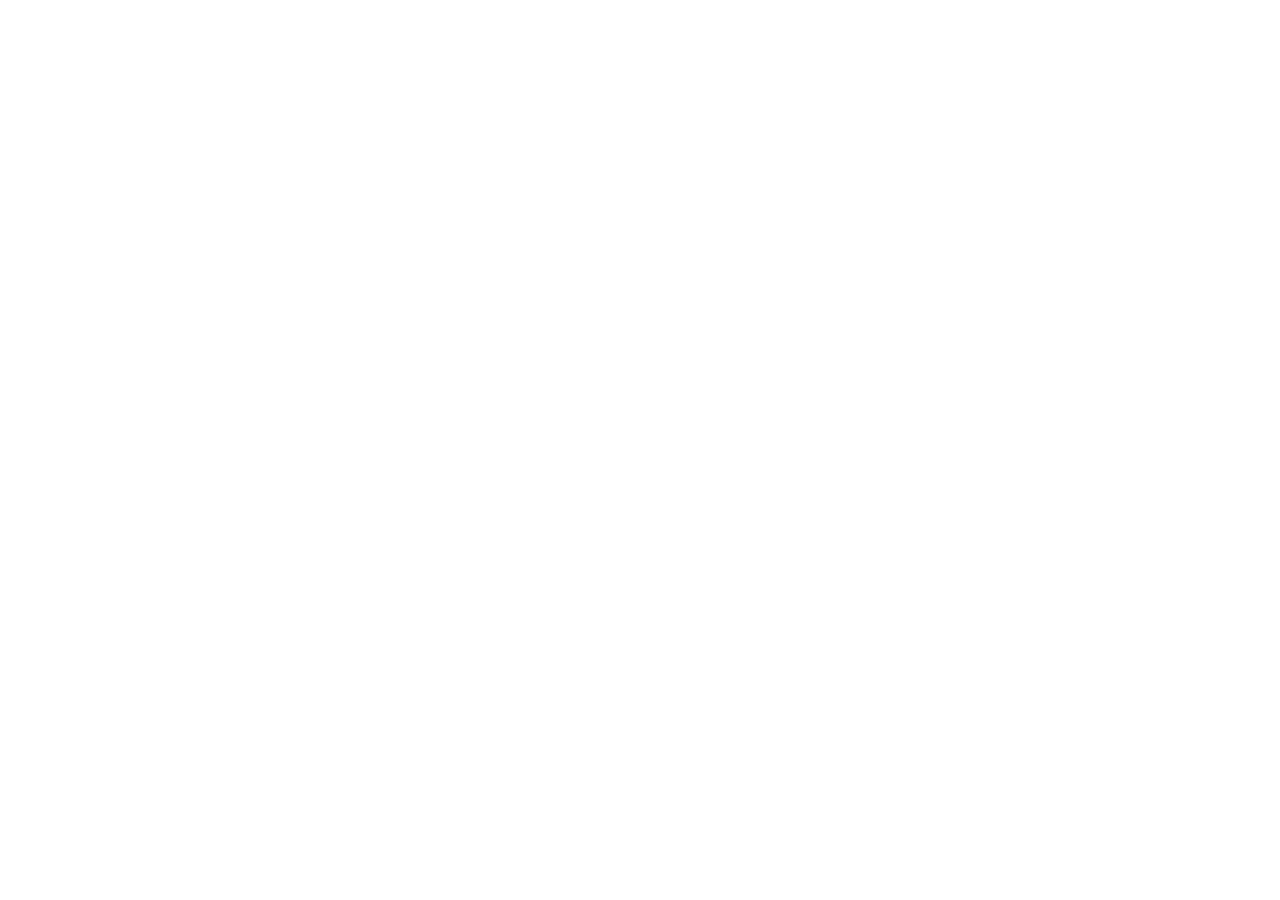
==== commit 2f19bacd: "Redirección oficial a pillalovalledupar.pages.dev" ====
--- a/index.html
+++ b/index.html
@@ -1,10168 +1,8 @@
-<!DOCTYPE html>
-<html lang="es" class="overflow-x-hidden max-w-full">
-<head>
-  <meta charset="UTF-8">
-  <meta name="viewport" content="width=device-width, initial-scale=1.0">
-  <title>Píllalo Valledupar — Vitrina Visual por Widgets (V3)</title>
-  <link rel="stylesheet" href="./tailwind.css">
-  <script src="https://cdn.jsdelivr.net/npm/@supabase/supabase-js@2"></script>
-  <link rel="stylesheet" href="https://cdnjs.cloudflare.com/ajax/libs/font-awesome/6.4.0/css/all.min.css">
-  <style>
-    @import url('https://fonts.googleapis.com/css2?family=Plus+Jakarta+Sans:wght@400;500;600;700;800&display=swap');
-
-    body {
-      font-family: 'Plus Jakarta Sans', -apple-system, BlinkMacSystemFont, sans-serif;
-      background-color: #EEF2F6;
-      color: #0F172A;
-    }
-
-    /* Tactile 3D Category Buttons (Airbnb / Apple style from mockup) */
-    .cat-3d-btn {
-      background: linear-gradient(180deg, #FFFFFF 0%, #F1F5F9 100%);
-      border: 1.5px solid #E2E8F0;
-      box-shadow: 0 8px 20px -6px rgba(15, 23, 42, 0.08), inset 0 2px 0 0 #FFFFFF;
-      transition: all 0.22s cubic-bezier(0.16, 1, 0.3, 1);
-    }
-    .cat-3d-btn:hover {
-      transform: translateY(-2px);
-      box-shadow: 0 12px 24px -6px rgba(15, 23, 42, 0.14), inset 0 2px 0 0 #FFFFFF;
-    }
-    .cat-3d-btn.active {
-      background: linear-gradient(180deg, #F8FAFC 0%, #E2E8F0 100%);
-      border: 2.5px solid #1E293B;
-      box-shadow: 0 10px 25px -5px rgba(15, 23, 42, 0.18), inset 0 2px 0 0 #FFFFFF;
-    }
-
-    /* Official Instagram Gradient Widget */
-    .ig-widget-gradient {
-      background: radial-gradient(circle at 30% 107%, #fdf497 0%, #fdf497 5%, #fd5949 45%, #d6249f 60%, #285AEB 90%);
-      box-shadow: 0 10px 25px -5px rgba(214, 36, 159, 0.35);
-      transition: transform 0.2s ease, box-shadow 0.2s ease;
-    }
-    .ig-widget-gradient:hover {
-      transform: translateY(-3px) scale(1.01);
-      box-shadow: 0 15px 30px -5px rgba(214, 36, 159, 0.5);
-    }
-
-    /* Official WhatsApp Green Widget */
-    .wa-widget-green {
-      background: linear-gradient(160deg, #25D366 0%, #16A34A 100%);
-      box-shadow: 0 12px 28px -6px rgba(22, 163, 74, 0.4);
-      transition: transform 0.2s ease, box-shadow 0.2s ease;
-    }
-    .wa-widget-green:hover {
-      transform: translateY(-3px) scale(1.01);
-      box-shadow: 0 18px 34px -6px rgba(22, 163, 74, 0.55);
-    }
-
-    /* Official TikTok Obsidian Widget with Neon Note Effect */
-    .tiktok-widget-black {
-      background: linear-gradient(145deg, #18181B 0%, #09090B 100%);
-      box-shadow: 0 10px 25px -5px rgba(9, 9, 11, 0.4);
-      transition: transform 0.2s ease;
-    }
-    .tiktok-widget-black:hover {
-      transform: translateY(-3px) scale(1.01);
-    }
-    .tiktok-neon-icon {
-      filter: drop-shadow(-2px -1px 0px #25F4EE) drop-shadow(2px 2px 0px #FE2C55);
-    }
-
-    /* Stylized Google Maps Street Pattern */
-    .gmaps-pattern {
-      background-color: #E8ECEF;
-      background-image: 
-        linear-gradient(32deg, transparent 46%, #FFFFFF 46%, #FFFFFF 54%, transparent 54%),
-        linear-gradient(-28deg, transparent 44%, #FFFFFF 44%, #FFFFFF 52%, transparent 52%),
-        linear-gradient(75deg, transparent 48%, #FDE047 48%, #FDE047 53%, transparent 53%),
-        radial-gradient(circle at 20% 75%, #BBF7D0 0%, #BBF7D0 22%, transparent 23%),
-        linear-gradient(#CBD5E1 1px, transparent 1px),
-        linear-gradient(90deg, #CBD5E1 1px, transparent 1px);
-      background-size: 180px 180px, 160px 160px, 240px 240px, 100% 100%, 26px 26px, 26px 26px;
-    }
-
-    /* Card Soft Elevation */
-    .bento-white-card {
-      background: #FFFFFF;
-      border: 1px solid rgba(226, 232, 240, 0.9);
-      box-shadow: 0 14px 35px -10px rgba(15, 23, 42, 0.08);
-      transition: all 0.28s cubic-bezier(0.16, 1, 0.3, 1);
-    }
-    .bento-white-card:hover {
-      transform: translateY(-3px);
-      box-shadow: 0 22px 45px -12px rgba(15, 23, 42, 0.16);
-    }
-
-    /* Banner Publicitario Destacado con marco amarillo dorado permanente */
-    .banner-bento-gold {
-      background: #FFFFFF;
-      border: 2.5px solid #FDAB01 !important; /* Amarillo Píllalo / Amber dorado permanente */
-      box-shadow: 0 4px 18px -2px rgba(253, 171, 1, 0.28), 0 10px 30px -8px rgba(15, 23, 42, 0.08) !important;
-      transition: all 0.28s cubic-bezier(0.16, 1, 0.3, 1);
-    }
-    .banner-bento-gold:hover {
-      border-color: #F59E0B !important;
-      transform: translateY(-3px);
-      box-shadow: 0 8px 26px -2px rgba(245, 158, 11, 0.40), 0 16px 35px -8px rgba(15, 23, 42, 0.14) !important;
-    }
-
-    /* Sticker / Die-cut Effect for QR Badge */
-    .sticker-diecut {
-      box-shadow: 0 24px 50px -12px rgba(15, 23, 42, 0.35), 0 0 0 6px #FFFFFF, 0 0 0 8px #10B981;
-    }
-
-    .fade-in {
-      animation: fadeIn 0.28s ease-out forwards;
-    }
-    @keyframes fadeIn {
-      from { opacity: 0; transform: translateY(8px); }
-      to { opacity: 1; transform: translateY(0); }
-    }
-
-    /* Avatar Oficial de Píllalo (primer cuadro transparente de pillalo-sprites.png) */
-    .pillalo-brand-avatar {
-      background-image: url('./pillalo/assets/pillalo-face-logo.png');
-      background-size: contain;
-      background-position: center;
-      background-repeat: no-repeat;
-    }
-    .pillalo-emotion-badge {
-      background-size: contain;
-      background-position: center;
-      background-repeat: no-repeat;
-    }
-
-    @media print {
-      body * { visibility: hidden; }
-      #printableStickerArea, #printableStickerArea * { visibility: visible; }
-      #printableStickerArea {
-        position: fixed;
-        left: 50%;
-        top: 50%;
-        transform: translate(-50%, -50%);
-      }
-      #pillalo-companion {
-        display: none !important;
-        visibility: hidden !important;
-      }
-    }
-  </style>
-</head>
-<body class="pb-40 antialiased bg-[#FDF1E1]/40 text-slate-900 selection:bg-[#00AA9D] selection:text-white overflow-x-hidden max-w-full">
-
-  <!-- ===================================================================== -->
-  <!-- BARRA SUPERIOR (BASADA EN VERSION_1_V3_ORIGINAL_NOVIA.html)           -->
-  <!-- ===================================================================== -->
-  <header class="bg-white/90 backdrop-blur-md border-b border-slate-200 sticky top-0 z-50 shadow-xs">
-    <div class="max-w-6xl w-full mx-auto px-2 sm:px-4 py-2 sm:py-3 flex items-center justify-between gap-1.5 sm:gap-3">
-      
-      <!-- Logo Oficial: Cara de Píllalo + Nombre (Optimizado para móvil: Valledupar abajo para liberar espacio) -->
-      <div onclick="openWelcomeLanding(); window.Pillalo?.speak('welcome');" class="flex items-center space-x-2 sm:space-x-2.5 cursor-pointer group flex-shrink-0">
-        <div class="w-9 h-9 sm:w-12 sm:h-12 rounded-2xl bg-amber-50/95 border-2 border-emerald-500/40 shadow-xs group-hover:scale-105 transition flex items-center justify-center p-1 overflow-hidden flex-shrink-0" aria-hidden="true">
-          <img src="./pillalo/assets/pillalo-face-logo.png" alt="Píllalo" class="w-full h-full object-contain object-center">
-        </div>
-        <div class="leading-tight flex flex-col justify-center">
-          <img src="./pillalo/assets/pillalo-logo-tipografico-oficial.png" alt="Píllalo" class="h-5 sm:h-7 w-auto object-contain" style="height: 20px; max-height: 28px; width: auto;">
-          <span class="text-[8px] sm:text-[9px] font-black uppercase tracking-widest text-[#00AA9D] block mt-0.5">Valledupar</span>
-        </div>
-      </div>
-
-      <!-- Navigation Pills Públicas (Colores Corporativos Píllalo) -->
-      <div class="hidden md:flex items-center space-x-1 bg-[#01483B]/10 p-1 rounded-2xl border border-[#01483B]/20 text-xs font-bold">
-        <button id="nav-explore" onclick="switchTab('tab-explore')" class="px-3.5 py-2 rounded-xl bg-[#01483B] text-white shadow-xs flex items-center gap-1.5 transition cursor-pointer font-black">
-          <i class="fa-solid fa-grip"></i>
-          <span>Explorar Directorio</span>
-        </button>
-        <button id="nav-nuevos" onclick="switchTab('tab-nuevos')" class="px-3.5 py-2 rounded-xl text-slate-600 hover:text-slate-900 hover:bg-white/60 flex items-center gap-1.5 transition cursor-pointer">
-          <i class="fa-solid fa-bolt text-emerald-600"></i>
-          <span>Recién Llegados</span>
-        </button>
-        <button id="nav-jobs" onclick="switchTab('tab-jobs')" class="px-3.5 py-2 rounded-xl text-slate-600 hover:text-slate-900 hover:bg-white/60 flex items-center gap-1.5 transition cursor-pointer">
-          <i class="fa-solid fa-briefcase text-blue-600"></i>
-          <span>Vacantes</span>
-        </button>
-        <!-- Panel Dueños (Secreto bajo PIN 2026) -->
-        <button id="nav-analytics" onclick="switchTab('tab-analytics')" class="hidden px-3 py-2 rounded-xl text-indigo-700 bg-indigo-50 hover:bg-indigo-100 flex items-center gap-1.5 transition cursor-pointer">
-          <i class="fa-solid fa-chart-line text-indigo-600"></i>
-          <span>Panel Dueños</span>
-        </button>
-      </div>
-
-      <!-- Right Buttons: Acceso Dueño de Negocio + Registrar Negocio (Garantiza visibilidad en móvil) -->
-      <div class="flex items-center space-x-1.5 sm:space-x-2 flex-shrink-0">
-        <button onclick="openWelcomeLanding()" class="px-2 sm:px-3 py-1.5 sm:py-2 bg-[#FDF1E1] hover:bg-white text-[#01483B] border border-[#01483B]/20 rounded-xl text-[11px] sm:text-xs font-black transition flex items-center gap-1 cursor-pointer shadow-2xs whitespace-nowrap" title="¿Qué es Píllalo Valledupar?">
-          <span class="text-xs sm:text-sm">🐾</span>
-          <span>¿Qué es?</span>
-        </button>
-        <button id="btnTopEnterProfile" onclick="handleEnterProfileClick()" class="hidden sm:flex px-2.5 sm:px-3 py-2 bg-slate-100 hover:bg-slate-200 text-slate-800 border border-slate-200 rounded-xl text-xs font-bold transition items-center gap-1.5 cursor-pointer" title="Entrar a mi perfil de negocio para ver estadísticas y editar datos">
-          <i class="fa-solid fa-store text-[#01483B]"></i>
-          <span>Entrar a mi perfil</span>
-        </button>
-        <button onclick="switchTab('tab-register')" class="px-2.5 sm:px-4 py-1.5 sm:py-2 bg-[#01483B] hover:bg-[#00AA9D] text-white rounded-xl text-[11px] sm:text-xs font-black shadow-sm transition flex items-center space-x-1 sm:space-x-1.5 cursor-pointer flex-shrink-0">
-          <i class="fa-solid fa-plus text-xs"></i>
-          <span class="hidden sm:inline">Registrar Negocio</span>
-          <span class="sm:hidden font-extrabold">Registrar</span>
-        </button>
-      </div>
-
-    </div>
-
-    <!-- Mobile Sub-Nav Adaptada al Celular (Limpia con Inicio/Landing) -->
-    <nav aria-label="Navegación móvil" class="md:hidden flex items-center justify-around border-t border-[#01483B]/15 bg-white/95 backdrop-blur-md px-1.5 py-2 text-[11px] font-bold sticky top-[61px] z-40 shadow-2xs">
-      <button id="mob-nav-explore" onclick="switchTab('tab-explore')" class="px-2.5 py-1 rounded-xl text-[#01483B] bg-[#FDAB01]/25 border border-[#FDAB01]/40 font-black flex items-center gap-1 transition shadow-2xs"><i class="fa-solid fa-grip"></i> Directorio</button>
-      <button id="mob-nav-nuevos" onclick="switchTab('tab-nuevos')" class="px-2.5 py-1 rounded-lg text-slate-600 hover:text-slate-900 flex items-center gap-1 transition"><i class="fa-solid fa-bolt text-emerald-600"></i> Recién Llegados</button>
-      <button id="mob-nav-jobs" onclick="switchTab('tab-jobs')" class="px-2.5 py-1 rounded-lg text-slate-600 hover:text-slate-900 flex items-center gap-1 transition"><i class="fa-solid fa-briefcase text-blue-600"></i> Vacantes</button>
-      <button id="mob-nav-my-biz" onclick="handleEnterProfileClick()" class="px-2 py-1 rounded-lg text-slate-600 hover:text-slate-900 font-semibold flex items-center gap-1 transition"><i class="fa-solid fa-store text-amber-600"></i> Mi Perfil</button>
-    </nav>
-  </header>
-
-  <main class="max-w-6xl mx-auto px-4 pt-6">
-
-    <!-- ===================================================================== -->
-    <!-- TAB 1: EXPLORAR DIRECTORIO (BANNER GRANDE + 10 CATEGORÍAS + COMPACTAS)-->
-    <!-- ===================================================================== -->
-        <!-- ===================================================================== -->
-    <!-- TAB 0: LANDING PAGE DE BIENVENIDA OFICIAL PÍLLALO                      -->
-    <!-- (Colores corporativos: Beige #FDF1E1, Verde #01483B, Turquesa #00AA9D, Mostaza #FDAB01) -->
-    <!-- ===================================================================== -->
-    <section id="tab-welcome" class="space-y-6 fade-in">
-      <div class="bg-[#FDF1E1] border-2 border-[#01483B]/15 rounded-[36px] p-4 sm:p-8 md:p-10 shadow-lg text-[#01483B] relative overflow-hidden max-w-5xl mx-auto">
-        
-        <!-- Header bienvenida rápida de la landing oficial -->
-        <header class="flex items-center justify-between gap-4 pb-5 border-b border-[#01483B]/15 bg-transparent shadow-none static">
-          <div class="flex items-center gap-2.5">
-            <div class="w-10 h-10 rounded-2xl bg-[#01483B] text-[#FDF1E1] flex items-center justify-center font-black text-xl shadow-xs flex-shrink-0">
-              <svg width="20" height="22" viewBox="0 0 24 28"><path fill="currentColor" d="M12 1a10 10 0 0 0-10 10c0 7 10 16 10 16s10-9 10-16A10 10 0 0 0 12 1Zm0 14a4 4 0 1 1 0-8 4 4 0 0 1 0 8Z"/></svg>
-            </div>
-            <div>
-              <span class="text-xl sm:text-2xl font-black tracking-tight text-[#01483B] leading-none block">Píllalo</span>
-              <span class="text-[9px] font-black tracking-widest text-[#00AA9D] uppercase block mt-0.5">VALLEDUPAR</span>
-            </div>
-          </div>
-
-          <button onclick="dismissWelcomeToExplore()" class="text-xs sm:text-sm font-black text-[#01483B] hover:text-[#00AA9D] underline underline-offset-4 cursor-pointer transition">
-            Ya conozco Píllalo →
-          </button>
-        </header>
-
-        <!-- Saludo con Mascota Píllalo (4 patas revisadas) -->
-        <div class="flex items-center justify-center gap-3 sm:gap-4 pt-6 pb-2 text-center sm:text-left">
-          <img src="./pillalo/assets/pillalo-saludo.png?v=cuatro-patas" alt="Píllalo saludando" class="w-24 h-24 sm:w-28 sm:h-28 object-contain flex-shrink-0 drop-shadow-sm">
-          <div>
-            <strong class="text-base sm:text-lg font-black text-[#01483B] block">¡Hola! Soy Píllalo.</strong>
-            <p class="text-xs sm:text-sm text-[#486a5c] font-medium m-0 max-w-sm">Te acompaño a descubrir y a que te descubran en Valledupar.</p>
-          </div>
-        </div>
-
-        <!-- Título central -->
-        <div class="text-center py-4 space-y-2">
-          <div class="inline-flex items-center justify-center gap-2 text-[11px] sm:text-xs font-black uppercase tracking-wider text-[#01483B]">
-            <span class="w-2 h-2 rounded-full bg-[#00AA9D]"></span>
-            <span>El directorio digital</span>
-          </div>
-          <h1 class="text-2xl sm:text-4xl md:text-5xl font-black text-[#01483B] leading-tight tracking-tight max-w-2xl mx-auto">
-            Tú buscas. Tú ofreces.<br>
-            <span class="relative inline-block text-[#01483B] bg-[#FDAB01]/35 px-3 py-0.5 rounded-2xl">
-              En Píllalo se encuentran.
-            </span>
-          </h1>
-          <p class="text-xs sm:text-base text-[#486a5c] font-bold">¿Qué quieres hacer hoy?</p>
-        </div>
-
-        <!-- DOS CAMINOS LADO A LADO CON IGUAL PROTAGONISMO TAMBIÉN EN MÓVIL -->
-        <div class="grid grid-cols-2 gap-2.5 sm:gap-5 pt-2">
-          
-          <!-- CAMINO 1: PARA QUIEN BUSCA -->
-          <article class="bg-[#fff9f0] border-2 border-[#01483B]/15 rounded-2xl sm:rounded-3xl p-3.5 sm:p-6 flex flex-col justify-between text-[#01483B] relative shadow-xs hover:border-[#00AA9D] transition">
-            <div>
-              <span class="text-[9px] sm:text-[11px] font-black tracking-wider text-[#00AA9D] uppercase block">PARA QUIEN BUSCA</span>
-              <h2 class="text-base sm:text-2xl md:text-3xl font-black text-[#01483B] mt-1.5 sm:mt-2 mb-2 sm:mb-3 leading-tight">
-                Quiero buscar<br>cerca de mí
-              </h2>
-              <p class="text-[11px] sm:text-sm font-semibold text-[#315748] mb-1.5 leading-snug">
-                Descubre qué hay en tu barrio y encuentra información y contactos.
-              </p>
-              <p class="text-[10px] sm:text-xs text-[#486a5c] mb-3 leading-snug hidden sm:block">
-                Negocios, comida, mascotas, productos, servicios, profesionales y mucho más.
-              </p>
-            </div>
-            
-            <div class="pt-2 sm:pt-4 border-t border-[#01483B]/10 mt-auto">
-              <span class="block text-[9px] sm:text-xs font-black text-emerald-800 mb-2">Gratis y sin registrarte</span>
-              <button onclick="dismissWelcomeToExplore()" class="w-full py-2.5 sm:py-3.5 px-2 sm:px-4 bg-[#01483B] hover:bg-[#00AA9D] text-[#FDF1E1] rounded-xl sm:rounded-2xl font-black text-[11px] sm:text-sm shadow-md transition flex items-center justify-center gap-1.5 cursor-pointer">
-                <span>Buscar en el directorio</span>
-                <span aria-hidden="true">→</span>
-              </button>
-            </div>
-          </article>
-
-          <!-- CAMINO 2: PARA QUIEN OFRECE -->
-          <article class="bg-[#01483B] border-2 border-[#01483B] rounded-2xl sm:rounded-3xl p-3.5 sm:p-6 flex flex-col justify-between text-[#FDF1E1] relative shadow-md hover:border-[#FDAB01] transition">
-            <div>
-              <span class="text-[9px] sm:text-[11px] font-black tracking-wider text-[#FDAB01] uppercase block">PARA QUIEN OFRECE</span>
-              <h2 class="text-base sm:text-2xl md:text-3xl font-black text-white mt-1.5 sm:mt-2 mb-2 sm:mb-3 leading-tight">
-                Quiero darme<br>a conocer
-              </h2>
-              <p class="text-[11px] sm:text-sm font-semibold text-[#e1eddf] mb-1.5 leading-snug">
-                Dale visibilidad a lo que vendes, enseñas o sabes hacer.
-              </p>
-              <p class="text-[10px] sm:text-xs text-[#d6e6d9] mb-3 leading-snug hidden sm:block">
-                Tu emprendimiento, negocio, empresa, profesión, oficio o curso. Estés empezando o ya tengas trayectoria.
-              </p>
-            </div>
-            
-            <div class="pt-2 sm:pt-4 border-t border-white/15 mt-auto">
-              <span class="block text-[9px] sm:text-xs font-black text-[#FDAB01] mb-2">Que más personas te encuentren</span>
-              <button onclick="dismissWelcomeToRegister()" class="w-full py-2.5 sm:py-3.5 px-2 sm:px-4 bg-[#FDAB01] hover:bg-[#f5ba35] text-[#01483B] rounded-xl sm:rounded-2xl font-black text-[11px] sm:text-sm shadow-md transition flex items-center justify-center gap-1.5 cursor-pointer">
-                <span>Quiero aparecer en Píllalo</span>
-                <span aria-hidden="true">→</span>
-              </button>
-            </div>
-          </article>
-
-        </div>
-
-        <!-- Footer oficial de la landing -->
-        <footer class="pt-6 sm:pt-8 mt-6 border-t border-[#01483B]/15 flex flex-col sm:flex-row items-center justify-between gap-3 text-center sm:text-left text-[11px] sm:text-xs font-bold text-[#486a5c]">
-          <p class="m-0">Píllalo Valledupar · Valledupar, Cesar · <a href="mailto:contacto@pillalo.co" class="underline hover:text-[#01483B]">contacto@pillalo.co</a> · <a href="https://wa.me/573009876543" target="_blank" class="underline hover:text-emerald-700">WhatsApp Oficial 300 987 6543</a></p>
-          <div class="flex flex-wrap items-center justify-center gap-x-2 text-[10px]">
-            <a href="legal/terminos-y-condiciones.html" target="_blank" class="hover:underline">Términos</a> ·
-            <a href="legal/politica-de-datos.html" target="_blank" class="hover:underline">Datos</a> ·
-            <a href="legal/suscripciones-y-pagos.html" target="_blank" class="hover:underline">Planes</a> ·
-            <a href="legal/como-ordenamos.html" target="_blank" class="hover:underline">Orden solidario</a> ·
-            <a href="javascript:void(0)" onclick="openPqrModal()" class="hover:underline text-emerald-800 font-black">PQR y contacto</a> ·
-            <a href="javascript:void(0)" onclick="openOwnerPinModal()" class="hover:underline text-slate-500 font-bold">🔒 Admin</a>
-          </div>
-        </footer>
-
-      </div>
-    </section>
-
-    <section id="tab-explore" class="space-y-6 fade-in">
-
-      <!-- BANNER PUBLICITARIO SUPERIOR MÁS GRANDE Y LLAMATIVO (CONTROLADO POR LOS DUEÑOS) -->
-            <!-- BANNERS PUBLICITARIOS: 2 ARRIBA Y 2 ABAJO (TAMAÑO AMPLIO COMO RECIÉN LLEGADOS Y VACANTES) -->
-      <div class="space-y-5" id="exploreBannersContainer">
-        <!-- Fila 1: 2 Banners Principales Arriba -->
-        <div id="adSpotlightBannerTop" class="grid grid-cols-1 md:grid-cols-2 gap-5"></div>
-        <!-- Fila 2: 2 Banners Recomendados Abajo -->
-        <div id="adSpotlightBannerBottom" class="grid grid-cols-1 md:grid-cols-2 gap-5"></div>
-      </div>
-
-      <!-- FILTROS Y BÚSQUEDA INTELIGENTE VALLEDUPAR (CATEGORÍAS INTEGRADAS EN LISTA) -->      <!-- 2. BUSCADOR CON LUPA + FILTROS DE PRESUPUESTO Y TODOS LOS BARRIOS DE VALLEDUPAR -->
-      <div class="bg-white/80 backdrop-blur-md rounded-3xl p-4 sm:p-5 border border-slate-200/90 shadow-xs space-y-4">
-        
-        <!-- Search Input Compacto y Limpio -->
-        <div class="relative max-w-2xl mx-auto">
-          <i class="fa-solid fa-magnifying-glass absolute left-4 top-3 text-slate-400 text-sm"></i>
-          <input type="text" id="searchInput" oninput="filterBusinesses('search')" 
-            placeholder="Busca en Valledupar: arepas, ropa, salones, técnicos, abogados..." 
-            class="w-full pl-10 pr-24 py-2.5 bg-slate-50 border border-slate-200 rounded-2xl text-xs sm:text-sm font-semibold text-slate-800 placeholder-slate-400 focus:bg-white focus:outline-none focus:ring-2 focus:ring-[#00AA9D] transition">
-          <button onclick="resetAllFilters()" data-pillalo-direct="true" class="absolute right-2 top-1.5 bottom-1.5 px-3 bg-[#01483B]/10 hover:bg-[#01483B]/20 text-[#01483B] rounded-xl text-xs font-bold transition cursor-pointer">
-            Ver Todos
-          </button>
-        </div>
-
-        <!-- Filtros Optimizados para Celular: Proximidad en Cuadras/Metros + GPS + Presupuesto + Barrios de Valledupar -->
-        <div class="flex flex-wrap items-center justify-center gap-2.5 text-xs">
-          
-          <!-- Estado interno de Tipo (controlado por las píldoras de abajo) -->
-          <input type="hidden" id="entityTypeFilter" value="all">
-
-          <!-- Filtro: Categoría en Lista Desplegable (20 Categorías Oficiales + Todos + Favoritos) -->
-          <div class="flex items-center bg-white border border-[#01483B]/20 rounded-xl px-3.5 py-2.5 shadow-2xs">
-            <span class="mr-1.5 text-sm">🏷️</span>
-            <span class="font-bold text-slate-700 mr-1.5">Categoría:</span>
-            <select id="categoryFilterSelect" onchange="setCategoryFromSelect(this.value)" class="font-extrabold text-[#01483B] bg-transparent focus:outline-none cursor-pointer max-w-[210px] truncate">
-              <option value="all">✨ Todas las categorías</option>
-              <option value="favoritos">❤️ Mis Favoritos</option>
-              <option value="alimentos_gastronomia">🍽️ Alimentos y Gastronomía</option>
-              <option value="moda_ropa_accesorios">👗 Moda, Ropa y Accesorios</option>
-              <option value="belleza_cuidado_personal">💅 Belleza y Cuidado Personal</option>
-              <option value="servicios_tecnicos_reparaciones">🔧 Servicios Técnicos, Reparaciones y Oficios</option>
-              <option value="servicios_profesionales_empresariales">💼 Servicios Profesionales, Jurídicos y Asesorías</option>
-              <option value="deportes_recreacion">🏋️‍♂️ Gimnasio, Deportes y Actividades Recreativas</option>
-              <option value="salud_bienestar">🩺 Salud, Medicina y Bienestar</option>
-              <option value="mascotas_animales">🐾 Mascotas y Cuidado Animal</option>
-              <option value="eventos_entretenimiento">🎉 Eventos, Fiestas y Entretenimiento</option>
-              <option value="educacion_formacion">🎓 Educación, Cursos y Formación</option>
-              <option value="hogar_decoracion_muebles">🏠 Hogar, Decoración y Muebles</option>
-              <option value="tecnologia_electronica">💻 Tecnología, Celulares y Accesorios</option>
-              <option value="automotriz_vehiculos">🚗 Mundo Automotriz: Carros, Motos, Repuestos y CDA</option>
-              <option value="transporte_mensajeria_movilidad">🛵 Transporte, Mensajería y Logística</option>
-              <option value="inmobiliarias_construccion">🏢 Inmobiliaria, Arriendos y Construcción</option>
-              <option value="turismo_viajes">✈️ Turismo, Hoteles y Experiencias</option>
-              <option value="bebes_ninos_maternidad">👶 Bebés, Niños y Maternidad</option>
-              <option value="arte_manualidades_personalizados">🎨 Arte, Manualidades, Regalos y Personalizados</option>
-              <option value="agricultura_campo_produccion">🌾 Agro, Ganadería y Campo</option>
-              <option value="supermercados_abarrotes_alimentos">🛒 Supermercados, Minimarkets, Carnicerías y Graneros</option>
-              <option value="litografia_publicidad_impresion">🖨️ Litografía, Impresión, Avisos y Publicidad Exterior</option>
-              <option value="finanzas_seguros_tramites">💳 Finanzas, Seguros, Créditos y Trámites</option>
-              <option value="servicios_digitales_internet">🌐 Negocios Digitales, Software y Comercio Online</option>
-            </select>
-          </div>
-
-          <!-- Filtro Dinámico: Subcategoría (Aparece al elegir una categoría) -->
-          <div id="subCategoryFilterContainer" class="flex items-center bg-white border border-[#00AA9D]/40 rounded-xl px-3.5 py-2.5 shadow-2xs transition">
-            <span class="mr-1.5 text-sm">🎯</span>
-            <span class="font-bold text-slate-700 mr-1.5">Especialidad:</span>
-            <select id="subCategoryFilterSelect" onchange="setSubCategoryFromSelect(this.value)" class="font-extrabold text-[#01483B] bg-transparent focus:outline-none cursor-pointer max-w-[210px] truncate">
-              <option value="all">🎯 Todas las especialidades</option>
-              <optgroup label="🍽️ Alimentos y Gastronomía">
-                <option value="comida_rapida">🍔 Comida Rápida y Callejera</option>
-                <option value="comida_saludable">🥗 Comida Saludable / Fit / Vegetariana</option>
-                <option value="asados_parrilla">🥩 Asados, Parrilla y Carnes</option>
-                <option value="reposteria_panaderia">🎂 Repostería, Panadería y Postres</option>
-                <option value="cafeteria_brunch">☕ Cafetería, Desayunos y Brunch</option>
-                <option value="pizzeria_pastas">🍕 Pizzería y Pastas</option>
-                <option value="bebidas_heladeria">🍹 Bebidas, Cocteles y Helados</option>
-                <option value="almuerzos_ejecutivos">🍱 Almuerzos Caseros y Ejecutivos</option>
-                <option value="otra_gastronomia">✨ Otra especialidad gastronómica</option>
-              </optgroup>
-              <optgroup label="👗 Moda, Ropa y Accesorios">
-                <option value="confeccion_modisteria">🧵 Confección a Medida y Modistería</option>
-                <option value="ropa_femenina">👚 Ropa Femenina (Casual y Elegante)</option>
-                <option value="ropa_masculina">👔 Ropa Masculina</option>
-                <option value="ropa_infantil">👶 Ropa Infantil y Juvenil</option>
-                <option value="calzado_marroquineria">🥾 Calzado, Zapatos y Bolsos</option>
-                <option value="joyeria_accesorios">💍 Joyería, Relojes y Accesorios</option>
-                <option value="uniformes">🦺 Uniformes Empresariales y Escolares</option>
-                <option value="otra_moda">✨ Otra especialidad en moda</option>
-              </optgroup>
-              <optgroup label="💅 Belleza y Cuidado Personal">
-                <option value="unas_manicure">💅 Uñas, Manicure y Pedicure</option>
-                <option value="cejas_pestanas">👁️ Cejas, Pestañas y Micropigmentación</option>
-                <option value="peluqueria_capilar">💇‍♀️ Peluquería, Cortes y Colorimetría</option>
-                <option value="barberia">💈 Barbería Masculina</option>
-                <option value="spa_estetica">🧖‍♀️ Spa, Masajes y Limpieza Facial</option>
-                <option value="maquillaje_profesional">💄 Maquillaje Profesional para Eventos</option>
-                <option value="otra_belleza">✨ Otra especialidad de belleza</option>
-              </optgroup>
-              <optgroup label="🔧 Servicios Técnicos, Reparaciones y Oficios">
-                <option value="aires_refrigeracion">❄️ Aires Acondicionados y Refrigeración</option>
-                <option value="electricidad">⚡ Electricidad Residencial y Comercial</option>
-                <option value="plomeria_gas">🚰 Plomería y Redes de Gas</option>
-                <option value="reparacion_celulares_pc">📱 Reparación de Celulares y Computadores</option>
-                <option value="cerrajeria">🔑 Cerrajería 24 Horas y Residencial</option>
-                <option value="carpinteria_drywall">🪚 Carpintería, Ebanistería y Drywall</option>
-                <option value="pintura_mantenimiento">🎨 Pintura y Mantenimiento de Inmuebles</option>
-                <option value="otro_tecnico">✨ Otro servicio técnico u oficio</option>
-              </optgroup>
-              <optgroup label="💼 Servicios Profesionales, Jurídicos y Asesorías">
-                <option value="abogados_juridico">⚖️ Abogados y Asesoría Jurídica</option>
-                <option value="contaduria_tributaria">📊 Contaduría Pública y Asesoría Tributaria</option>
-                <option value="arquitectura_interiores">📐 Arquitectura, Planos y Diseño de Interiores</option>
-                <option value="marketing_redes">💻 Marketing Digital y Manejo de Redes</option>
-                <option value="consultoria_empresarial">📈 Consultoría de Negocios y Finanzas</option>
-                <option value="seguridad_sst">📋 Seguridad y Salud en el Trabajo (SST)</option>
-                <option value="tramites_notaria">✍️ Trámites Notariales, Gestoría y Traducciones</option>
-                <option value="otro_profesional">✨ Otro servicio profesional</option>
-              </optgroup>
-              <optgroup label="🏋️‍♂️ Gimnasio, Deportes y Actividades Recreativas">
-                <option value="gimnasios_fitness">🏋️‍♂️ Gimnasios, Fitness y Crossfit</option>
-                <option value="canchas_alquiler">⚽ Canchas Sintéticas y Alquiler Deportivo</option>
-                <option value="entrenadores_personal">🏃‍♂️ Entrenadores Personales (Personal Trainer)</option>
-                <option value="escuelas_deportivas">🏊‍♂️ Escuelas Deportivas (Fútbol, Patinaje, Natación)</option>
-                <option value="artes_marciales">🥋 Artes Marciales, Boxeo y Defensa Personal</option>
-                <option value="yoga_pilates">🧘‍♀️ Yoga, Pilates y Clases Grupales</option>
-                <option value="ciclismo_talleres">🚴‍♂️ Ciclismo: Tiendas y Talleres de Bicis</option>
-                <option value="recreacion_familiar">🎳 Recreación Familiar, Bolos y Juegos</option>
-                <option value="otro_deporte">✨ Otra actividad deportiva o recreativa</option>
-              </optgroup>
-              <optgroup label="🩺 Salud, Medicina y Bienestar">
-                <option value="odontologia">🦷 Odontología y Diseño de Sonrisa</option>
-                <option value="medicos_especialistas">🩺 Consultorios Médicos Especializados</option>
-                <option value="opticas">👓 Ópticas y Exámenes Visuales</option>
-                <option value="psicologia">🧠 Psicología y Salud Mental</option>
-                <option value="fisioterapia">🦴 Fisioterapia y Rehabilitación</option>
-                <option value="laboratorios_clinicos">🧪 Laboratorios Clínicos y Toma de Muestras</option>
-                <option value="farmacias_droguerias">💊 Farmacias, Droguerías y Suplementos</option>
-                <option value="nutricion">🥗 Nutrición Clínica y Asesoría Dietética</option>
-                <option value="otra_salud">✨ Otro servicio de salud o bienestar</option>
-              </optgroup>
-              <optgroup label="🐾 Mascotas y Cuidado Animal">
-                <option value="veterinarias">🩺 Clínicas Veterinarias y Consultas</option>
-                <option value="peluqueria_canina">✂️ Peluquería Canina, Baño y Estética</option>
-                <option value="alimentos_mascotas">🥩 Alimentos, Concentrados y Snacks</option>
-                <option value="guarderias_paseadores">🦮 Guarderías, Hoteles Caninos y Paseadores</option>
-                <option value="accesorios_mascotas">🎾 Accesorios, Ropa y Juguetes</option>
-                <option value="otra_mascota">✨ Otro servicio para mascotas</option>
-              </optgroup>
-              <optgroup label="🎉 Eventos, Fiestas y Entretenimiento">
-                <option value="musica_vallenata_mariachis">🪗 Conjuntos Vallenatos, Mariachis y Orquestas</option>
-                <option value="decoracion_globos">🎈 Decoración de Fiestas y Ambientación</option>
-                <option value="sonido_luces">🔊 Alquiler de Sonido, Luces y Tarimas</option>
-                <option value="fotografia_video">📸 Fotografía y Video para Eventos</option>
-                <option value="salones_fincas">🏰 Salones de Eventos, Kioskos y Fincas</option>
-                <option value="alquiler_sillas_menaje">🪑 Alquiler de Sillas, Mesas y Vajillas</option>
-                <option value="animacion_infantil">🤡 Animación Infantil e Inflables</option>
-                <option value="catering_pasabocas">🍹 Pasabocas, Catering y Barras Móviles</option>
-                <option value="otro_evento">✨ Otro servicio para eventos</option>
-              </optgroup>
-              <optgroup label="🎓 Educación, Cursos y Formación">
-                <option value="academias_musica">🪗 Academias de Música (Acordeón, Canto, Instrumentos)</option>
-                <option value="idiomas_ingles">🗣️ Institutos de Idiomas e Inglés</option>
-                <option value="preicfes_tareas">📚 Pre-Icfes, Nivelación Escolar y Tareas Dirigidas</option>
-                <option value="cursos_sistemas_digitales">💻 Cursos de Computación y Habilidades Digitales</option>
-                <option value="escuelas_conduccion">🚗 Escuelas de Conducción (Carro y Moto)</option>
-                <option value="cursos_tecnicos_certificaciones">👷 Cursos Técnicos (Alturas, Manipulación de Alimentos)</option>
-                <option value="otra_educacion">✨ Otro curso o formación académica</option>
-              </optgroup>
-              <optgroup label="🏠 Hogar, Decoración y Muebles">
-                <option value="mueblerias">🛋️ Mueblerías, Salas, Comedores y Alcobas</option>
-                <option value="cortinas_persianas">🪟 Cortinas, Persianas y Persianería</option>
-                <option value="colchones_lenceria">🛏️ Colchones y Lencería para Cama</option>
-                <option value="cuadros_espejos">🖼️ Cuadros, Espejos y Adornos</option>
-                <option value="iluminacion_led">💡 Iluminación LED y Lámparas Modernas</option>
-                <option value="viveros_plantas">🪴 Viveros y Plantas Ornamentales</option>
-                <option value="acabados_remodelacion">🚿 Acabados para Baño, Cocina y Pisos</option>
-                <option value="otro_hogar">✨ Otro producto o servicio para el hogar</option>
-              </optgroup>
-              <optgroup label="💻 Tecnología, Celulares y Accesorios">
-                <option value="venta_celulares">📱 Venta de Celulares Nuevos y Garantizados</option>
-                <option value="accesorios_celular">🎧 Accesorios para Celular (Fundas, Audífonos, Cargadores)</option>
-                <option value="computadores_laptops">💻 Computadores, Portátiles y Periféricos</option>
-                <option value="camaras_seguridad">📹 Cámaras de Seguridad y Alarmas (CCTV)</option>
-                <option value="videojuegos_gamer">🎮 Consolas de Videojuegos y Zona Gamer</option>
-                <option value="impresoras_suministros">🖨️ Impresoras, Tintas y Suministros</option>
-                <option value="otra_tecnologia">✨ Otro producto tecnológico</option>
-              </optgroup>
-              <optgroup label="🚗 Mundo Automotriz: Carros, Motos, Repuestos y CDA">
-                <option value="venta_motos">🏍️ Venta de Motos Nuevas y Usadas</option>
-                <option value="venta_carros">🚗 Compra y Venta de Carros Usados y Concesionarios</option>
-                <option value="repuestos_autopartes">⚙️ Almacenes de Repuestos para Carro y Moto</option>
-                <option value="cda_tecnomecanica">🔍 Centros de Diagnóstico Automotor (CDA)</option>
-                <option value="autolavado_detailing">✨ Autolavados, Detailing y Polichado</option>
-                <option value="taller_mecanica_automotriz">🔧 Talleres Mecánicos y Sincronización</option>
-                <option value="llantas_montallantas">🛞 Llantas, Alineación, Balanceo y Montallantas</option>
-                <option value="lujos_sonido_polarizado">🔊 Lujos, Polarizados y Sonido Automotriz</option>
-                <option value="otro_automotriz">✨ Otro servicio automotriz</option>
-              </optgroup>
-              <optgroup label="🛵 Transporte, Mensajería y Logística">
-                <option value="mensajeria_domicilios">🛵 Mensajería Express y Domicilios Locales</option>
-                <option value="acarreos_mudanzas">🚚 Acarreos, Fletes y Mudanzas Locales y Nacionales</option>
-                <option value="transporte_pasajeros">🚐 Transporte Turístico, Especial y Empresarial</option>
-                <option value="encomiendas_envios">📦 Encomiendas y Envíos Nacionales</option>
-                <option value="alquiler_vehiculos">🚗 Alquiler de Carros (Rent a Car)</option>
-                <option value="otro_transporte">✨ Otro servicio de transporte o logística</option>
-              </optgroup>
-              <optgroup label="🏢 Inmobiliaria, Arriendos y Construcción">
-                <option value="inmobiliaria_arriendos_ventas">🔑 Arriendo y Venta de Casas y Apartamentos</option>
-                <option value="lotes_fincas_campestre">🌴 Venta de Lotes, Parcelas y Fincas</option>
-                <option value="ferreterias_materiales">🧱 Ferreterías y Materiales de Construcción</option>
-                <option value="vidrierias_aluminios">🪟 Vidrierías, Fachadas y Ventanería en Aluminio</option>
-                <option value="contratistas_obra_civil">🏗️ Obras Civiles, Albañilería y Reformas</option>
-                <option value="avaluos_tramites">⚖️ Avalúos Comerciales y Trámites Catastrales</option>
-                <option value="otra_inmobiliaria">✨ Otro servicio inmobiliario o de construcción</option>
-              </optgroup>
-              <optgroup label="✈️ Turismo, Hoteles y Experiencias">
-                <option value="hoteles_hostales">🏨 Hoteles y Alojamientos Urbanos</option>
-                <option value="glamping_cabanas">🏕️ Glamping, Cabañas y Fincas Ecoturísticas</option>
-                <option value="guias_paseos_ecologicos">🌊 Guías Turísticos (Río Guatapurí, Badillo, Sierra)</option>
-                <option value="agencias_viajes">🎫 Agencias de Viajes y Venta de Tiquetes</option>
-                <option value="tours_culturales">🚌 Tours Culturales y Ruta Vallenata</option>
-                <option value="otro_turismo">✨ Otra experiencia turística o de hospedaje</option>
-              </optgroup>
-              <optgroup label="👶 Bebés, Niños y Maternidad">
-                <option value="tiendas_bebes">🍼 Ropa y Artículos para Bebés y Recién Nacidos</option>
-                <option value="coches_cunas">🚼 Coches, Cunas, Corrales y Sillas para Carro</option>
-                <option value="jugueterias_didacticos">🧸 Jugueterías y Juegos Didácticos</option>
-                <option value="ropa_materna">👗 Ropa Materna y Lactancia</option>
-                <option value="disfraces_fiestas_ninos">🎂 Ropa de Fiesta y Disfraces Infantiles</option>
-                <option value="otro_infantil">✨ Otro producto infantil o maternal</option>
-              </optgroup>
-              <optgroup label="🎨 Arte, Manualidades, Regalos y Personalizados">
-                <option value="regalos_anchetas">🎁 Desayunos Sorpresa, Anchetas y Detalles</option>
-                <option value="artesanias_vallenatas">🪗 Artesanías Típicas y Souvenirs de Valledupar</option>
-                <option value="estampados_sublimacion">👕 Estampados, Camisetas, Mugs y Personalizados</option>
-                <option value="papeleria_creativa">🧵 Papelería Creativa, Empaques y Scrapbook</option>
-                <option value="floristerias">💐 Floristerías y Arreglos Florales</option>
-                <option value="arte_pintura">🖌️ Cuadros y Pinturas Hechas a Mano</option>
-                <option value="otro_personalizado">✨ Otro regalo o producto personalizado</option>
-              </optgroup>
-              <optgroup label="🌾 Agro, Ganadería y Campo">
-                <option value="insumos_ganaderos">🐄 Insumos Ganaderos, Sales, Concentrados y Melazas</option>
-                <option value="maquinaria_agricola">🚜 Maquinaria Agrícola, Motobombas y Repuestos</option>
-                <option value="semillas_fertilizantes">🌾 Semillas, Abonos y Fertilizantes</option>
-                <option value="medicamentos_veterinarios_campo">💉 Medicamentos Veterinarios para Ganado y Equinos</option>
-                <option value="talabarteria_aperos">🐎 Talabartería, Sillas de Montar y Aperos</option>
-                <option value="energia_solar_fincas">☀️ Paneles Solares y Cercas Eléctricas para Fincas</option>
-                <option value="otro_agro">✨ Otro producto o insumo para el campo</option>
-              </optgroup>
-              <optgroup label="🛒 Supermercados, Minimarkets, Carnicerías y Graneros">
-                <option value="carnicerias_famas">🥩 Carnicerías, Famas y Cortes Especiales</option>
-                <option value="fruterias_verdulerias">🥦 Fruterías, Verdulerías y Plazas de Mercado</option>
-                <option value="lacteos_queseras">🧀 Queseras y Lácteos Típicos</option>
-                <option value="minimarkets_autoservicios">🛒 Minimarkets y Autoservicios de Barrio</option>
-                <option value="distribuidoras_abarrotes">📦 Distribuidoras de Abarrotes al por Mayor</option>
-                <option value="otro_abastecimiento">✨ Otro abastecimiento de alimentos</option>
-              </optgroup>
-              <optgroup label="🖨️ Litografía, Impresión, Avisos y Publicidad Exterior">
-                <option value="avisos_luminosos_letras3d">🪧 Avisos Luminosos, Letras 3D y Fachadas Comerciales</option>
-                <option value="litografia_talonarios_tarjetas">📄 Litografía, Talonarios, Volantes y Tarjetas</option>
-                <option value="stickers_etiquetas">🏷️ Stickers, Etiquetas Adhesivas y Sellos</option>
-                <option value="gran_formato_pendones">🖼️ Impresión Gran Formato, Pendones y Pasacalles</option>
-                <option value="otra_litografia">✨ Otro servicio de litografía o avisos</option>
-              </optgroup>
-              <optgroup label="💳 Finanzas, Seguros, Créditos y Trámites">
-                <option value="soat_seguros">📄 Expedición de SOAT y Seguros Todo Riesgo</option>
-                <option value="creditos_libranzas">💵 Créditos Rápidos, Libranzas y Finanzas</option>
-                <option value="casas_cambio">💱 Casas de Cambio y Compraventa de Divisas</option>
-                <option value="corresponsales_giros">🏛️ Corresponsales Bancarios, Giros y Recaudos</option>
-                <option value="tramites_transito">📋 Trámites de Tránsito y Licencias de Conducción</option>
-                <option value="otro_financiero">✨ Otro trámite financiero o de seguros</option>
-              </optgroup>
-              <optgroup label="🌐 Negocios Digitales, Software y Comercio Online">
-                <option value="desarrollo_web_apps">💻 Desarrollo de Páginas Web y Tiendas Virtuales</option>
-                <option value="community_manager_redes">📱 Manejo de Redes y Creación de Contenido</option>
-                <option value="creadores_medios_digitales">🎙️ Podcasts y Medios Digitales de Valledupar</option>
-                <option value="tiendas_virtuales_ecommerce">🛒 Tiendas 100% Online (E-commerce y Dropshipping)</option>
-                <option value="facturacion_software">🖥️ Facturación Electrónica y Sistemas de Punto de Venta</option>
-                <option value="otro_digital">✨ Otro servicio digital o software</option>
-              </optgroup>
-            </select>
-          </div>
-
-          <!-- Filtro de Proximidad en Cuadras / Metros -->
-          <div class="flex items-center bg-white border border-slate-200 rounded-xl px-3.5 py-2.5 shadow-2xs">
-            <span class="mr-1.5 text-sm">🚶</span>
-            <span class="font-bold text-slate-600 mr-1">Cerca de mí:</span>
-            <select id="proximityFilter" onchange="filterBusinesses('proximity')" class="font-extrabold text-slate-900 bg-transparent focus:outline-none cursor-pointer">
-              <option value="all">Cualquier distancia</option>
-              <option value="2">A 2 cuadras (~200 m)</option>
-              <option value="3">A 3 cuadras (~300 m)</option>
-              <option value="4">A 4 cuadras (~400 m)</option>
-              <option value="5">A 5 cuadras (~500 m)</option>
-              <option value="10">A 10 cuadras (~1 km)</option>
-              <option value="20">A 20 cuadras (~2 km)</option>
-            </select>
-          </div>
-
-          <!-- Botón Rápido GPS / Ubicación Actual -->
-          <button id="btnGpsToggle" onclick="toggleUserGps()" type="button" class="flex items-center gap-1.5 px-3.5 py-2.5 bg-emerald-50 hover:bg-emerald-100 text-emerald-800 border border-emerald-300 rounded-xl font-extrabold transition cursor-pointer shadow-2xs" title="Usar ubicación de tu celular">
-            <i class="fa-solid fa-location-crosshairs text-emerald-600" id="gpsIcon"></i>
-            <span id="gpsBtnLabel">Usar mi GPS</span>
-          </button>
-
-          <!-- Filtro: Presupuesto -->
-          <div class="flex items-center bg-white border border-slate-200 rounded-xl px-3.5 py-2.5 shadow-2xs">
-            <span class="mr-1.5 text-sm">💰</span>
-            <span class="font-bold text-slate-600 mr-1">Presupuesto:</span>
-            <select id="priceFilter" onchange="filterBusinesses('price')" class="font-extrabold text-slate-900 bg-transparent focus:outline-none cursor-pointer">
-              <option value="all">Cualquier valor</option>
-              <option value="low">Económico (Hasta $45.000)</option>
-              <option value="mid">Medio ($45.000 – $100.000)</option>
-              <option value="high">Especializado ($100.000+)</option>
-            </select>
-          </div>
-
-          <!-- Filtro 2: Todos los Barrios de Valledupar -->
-          <div class="flex items-center bg-white border border-slate-200 rounded-xl px-4 py-2.5 shadow-2xs">
-            <span class="mr-1.5 text-sm">📍</span>
-            <span class="font-bold text-slate-600 mr-1.5">Barrios de Valledupar:</span>
-            <select id="neighborhoodFilter" onchange="filterBusinesses('neighborhood')" class="font-extrabold text-slate-900 bg-transparent focus:outline-none cursor-pointer">
-              <option value="all">Toda la ciudad (Todos los barrios)</option>
-              <optgroup label="Zona Norte y Noroccidente">
-                <option value="Novalito">Novalito</option>
-                <option value="San Vicente">San Vicente</option>
-                <option value="Los Cortijos">Los Cortijos</option>
-                <option value="Rosas del Ateneo">Rosas del Ateneo</option>
-                <option value="Pontevedra">Pontevedra</option>
-                <option value="San Carlos">San Carlos</option>
-                <option value="Villalba">Villalba</option>
-                <option value="Ciudad Jardín">Ciudad Jardín</option>
-                <option value="Santa Elena">Santa Elena</option>
-                <option value="Pasadena">Pasadena</option>
-                <option value="San Isidro">San Isidro</option>
-                <option value="Alfonso López">Alfonso López</option>
-                <option value="Chimila">Chimila</option>
-                <option value="Guatapurí">Guatapurí</option>
-                <option value="Las Delicias">Las Delicias</option>
-                <option value="Don Alberto">Don Alberto</option>
-                <option value="Villa Miriam">Villa Miriam</option>
-                <option value="La Nevada">La Nevada</option>
-                <option value="Divino Niño">Divino Niño</option>
-                <option value="Bello Horizonte">Bello Horizonte</option>
-                <option value="Ciudad Tayrona">Ciudad Tayrona</option>
-              </optgroup>
-              <optgroup label="Zona Centro y Tradicional">
-                <option value="Centro">Centro</option>
-                <option value="Loperena">Loperena</option>
-                <option value="Cañaguate">Cañaguate</option>
-                <option value="San Joaquín">San Joaquín</option>
-                <option value="Obrero">Obrero</option>
-                <option value="Sicarare">Sicarare</option>
-                <option value="San Jorge">San Jorge</option>
-                <option value="Santa Rita">Santa Rita</option>
-                <option value="El Carmen">El Carmen</option>
-                <option value="Gaitán">Gaitán</option>
-                <option value="La Granja">La Granja</option>
-                <option value="San Antonio">San Antonio</option>
-              </optgroup>
-              <optgroup label="Zona Occidental y Comercial">
-                <option value="Las Flores">Las Flores</option>
-                <option value="Los Músicos">Los Músicos</option>
-                <option value="Arizona">Arizona</option>
-                <option value="Garupal">Garupal (Etapas 1, 2, 3 y 4)</option>
-                <option value="Ichagua">Ichagua</option>
-                <option value="Iracal">Iracal</option>
-                <option value="Candelaria Norte">Candelaria Norte</option>
-                <option value="Villa Concha">Villa Concha</option>
-                <option value="La Popa">La Popa</option>
-                <option value="Álamos">Álamos (I, II y III)</option>
-                <option value="Villa Olga">Villa Olga</option>
-              </optgroup>
-              <optgroup label="Zona Sur y Suroriente">
-                <option value="Doce de Octubre">Doce de Octubre</option>
-                <option value="Fundadores">Fundadores</option>
-                <option value="Simón Bolívar">Simón Bolívar</option>
-                <option value="Dangond">Dangond</option>
-                <option value="Los Caciques">Los Caciques</option>
-                <option value="Primero de Mayo">Primero de Mayo</option>
-                <option value="Siete de Agosto">Siete de Agosto</option>
-                <option value="San Martín">San Martín</option>
-                <option value="Casimiro Maestre">Casimiro Maestre</option>
-                <option value="Manantial">Manantial</option>
-                <option value="Candelaria Sur">Candelaria Sur</option>
-                <option value="Sabanas del Valle">Sabanas del Valle</option>
-                <option value="Las Manuelitas">Las Manuelitas</option>
-                <option value="Panamá">Panamá</option>
-                <option value="Villa Castro">Villa Castro</option>
-                <option value="Mareigua">Mareigua</option>
-                <option value="Amaneceres del Valle">Amaneceres del Valle</option>
-                <option value="Los Milagros">Los Milagros</option>
-                <option value="Mayales">Mayales</option>
-                <option value="Villa Clara">Villa Clara</option>
-                <option value="Villa Dariana">Villa Dariana</option>
-                <option value="Lorenzo Morales">Lorenzo Morales</option>
-                <option value="Nando Marín">Nando Marín</option>
-              </optgroup>
-            </select>
-          </div>
-
-        </div>
-
-                <!-- Píldoras Rápidas de Subcategoría / Especialidad con 1 Toque -->
-        <div id="subCategoryPillsBar" class="hidden flex flex-wrap items-center justify-center gap-1.5 pt-2 border-t border-slate-100 transition">
-          <!-- Inyectado dinámicamente según la categoría activa -->
-        </div>
-
-        <!-- Píldoras de Filtro Rápido con un solo toque (Se combinan con categoría, texto y precio) -->
-        <div class="flex flex-wrap items-center justify-center gap-2 pt-2 border-t border-slate-100" id="quickPillContainer">
-          <button onclick="setEntityTypePill('all')" id="pill-all" class="pill-filter active px-3.5 py-1.5 rounded-full text-xs font-black transition border cursor-pointer bg-[#01483B] text-white border-[#01483B] shadow-2xs">
-            🌐 Todos
-          </button>
-          <button onclick="setEntityTypePill('emprendimiento')" id="pill-emprendimiento" class="pill-filter px-3.5 py-1.5 rounded-full text-xs font-black transition border cursor-pointer bg-white text-slate-700 border-slate-200 hover:border-emerald-500 hover:text-emerald-800">
-            🐾 Emprendimientos
-          </button>
-          <button onclick="setEntityTypePill('empresa_nit')" id="pill-empresa_nit" class="pill-filter px-3.5 py-1.5 rounded-full text-xs font-black transition border cursor-pointer bg-white text-slate-700 border-slate-200 hover:border-blue-500 hover:text-blue-800">
-            🏛️ Empresas con NIT
-          </button>
-          <button onclick="setEntityTypePill('persona')" id="pill-persona" class="pill-filter px-3.5 py-1.5 rounded-full text-xs font-black transition border cursor-pointer bg-white text-slate-700 border-slate-200 hover:border-teal-500 hover:text-teal-800">
-            👤 Profesionales
-          </button>
-        </div>
-      </div>
-
-      <!-- Indicador en tiempo real de resultados filtrados -->
-      <div class="flex items-center justify-between px-1">
-        <p id="resultsCounterText" class="text-xs font-extrabold text-slate-600" aria-live="polite">
-          Mostrando 10 negocios y servicios en Valledupar
-        </p>
-        <span class="text-[11px] font-bold text-emerald-700 bg-emerald-50 border border-emerald-200 px-2.5 py-0.5 rounded-full">
-          🐾 Acompañado por Píllalo
-        </span>
-      </div>
-
-      <!-- 3. GRILLA COMPACTA DE NEGOCIOS (SIN VALORACIÓN PÚBLICA, CON MÁS ESPACIO) -->
-      <div id="businessList" class="grid grid-cols-1 sm:grid-cols-2 lg:grid-cols-3 gap-5">
-        <!-- Injected via JS -->
-      </div>
-
-    </section>
-
-    <!-- ===================================================================== -->
-    <!-- TAB 2: VISTA PERFIL COMPLETO DE LA EMPRESA                            -->
-    <!-- ===================================================================== -->
-    <section id="tab-company-profile" class="hidden fade-in space-y-6">
-      <div id="companyProfileContainer"></div>
-    </section>
-
-    <!-- ===================================================================== -->
-    <!-- TAB 3: RECIÉN LLEGADOS (ROTACIÓN SEMANAL DE REGISTRADOS ESTA SEMANA)  -->
-    <!-- ===================================================================== -->
-    <section id="tab-nuevos" class="hidden fade-in space-y-4">
-      <!-- BARRA HORIZONTAL COMPACTA DE RECIÉN LLEGADOS (VERDE PÍLLALO OFICIAL #01483B DE ALTO CONTRASTE) -->
-      <div style="background-color: #01483B;" class="rounded-2xl px-5 py-3 sm:px-6 sm:py-3 text-white shadow-sm flex flex-col sm:flex-row items-start sm:items-center justify-between gap-3 mb-3 border border-[#00AA9D]/30">
-        <div class="flex items-center gap-3 min-w-0">
-          <div class="w-9 h-9 rounded-xl bg-[#FDAB01]/20 border border-[#FDAB01]/40 flex items-center justify-center text-base shrink-0">
-            ⚡
-          </div>
-          <div class="min-w-0">
-            <span class="text-[10px] font-black uppercase tracking-wider text-[#FDAB01] block">Rotación Semanal · Presentado por Píllalo</span>
-            <h2 class="text-base sm:text-lg font-black text-white leading-tight truncate">Recién Llegados a Píllalo Esta Semana</h2>
-            <p class="text-[11px] sm:text-xs text-emerald-100 leading-tight mt-0.5">Los restaurantes, tiendas y servicios que se registran durante la semana aparecen aquí de primeros.</p>
-          </div>
-        </div>
-        <button onclick="switchTab('tab-register')" style="background-color: #FDAB01; color: #01483B;" class="w-full sm:w-auto px-4 py-2 hover:bg-amber-400 rounded-xl text-xs font-black shadow-xs whitespace-nowrap cursor-pointer flex items-center justify-center gap-1.5 transition shrink-0">
-          <i class="fa-solid fa-plus text-[#01483B] text-xs"></i> <span>Sumar mi Negocio esta Semana</span>
-        </button>
-      </div>
-
-      <!-- 4 BANNERS PUBLICITARIOS EN RECIÉN LLEGADOS (2 ARRIBA Y 2 ABAJO) -->
-      <div id="adNuevosBanner" class="grid grid-cols-1 md:grid-cols-2 gap-5 mb-4"></div>
-
-      <!-- GRILLA DE COMERCIOS RECIÉN LLEGADOS -->
-      <div id="nuevosGrid" class="grid grid-cols-1 sm:grid-cols-2 lg:grid-cols-3 gap-5"></div>
-    </section>
-
-    <!-- ===================================================================== -->
-    <!-- TAB 4: VACANTES Y EMPLEO LOCAL                                        -->
-    <!-- ===================================================================== -->
-    <section id="tab-jobs" class="hidden fade-in space-y-4">
-      <!-- BARRA HORIZONTAL COMPACTA DE VACANTES (AVISO AL LADO PARA REDUCIR ESPACIO VERTICAL) -->
-      <div style="background-color: #0F172A;" class="rounded-2xl px-5 py-3 sm:px-6 sm:py-3 text-white shadow-sm flex flex-col sm:flex-row items-start sm:items-center justify-between gap-3 mb-3 border border-slate-800">
-        <div class="flex items-center gap-3 min-w-0">
-          <div class="w-9 h-9 rounded-xl bg-emerald-500/20 border border-emerald-500/30 flex items-center justify-center text-base shrink-0">
-            💼
-          </div>
-          <div class="min-w-0">
-            <span class="text-[10px] font-black uppercase tracking-wider text-emerald-400 block">Oportunidades Laborales Locales</span>
-            <h2 class="text-base sm:text-lg font-black text-white leading-tight truncate">Vacantes en Negocios de Valledupar</h2>
-            <p class="text-[11px] sm:text-xs text-slate-300 leading-tight mt-0.5">Conecta directamente con comercios que buscan talento o apoyo.</p>
-          </div>
-        </div>
-        <div class="px-3 py-1.5 bg-amber-500/15 border border-amber-400/30 rounded-xl text-amber-200 text-[11px] font-medium leading-tight shrink-0 max-w-full sm:max-w-xs md:max-w-sm">
-          📢 <b>Aviso:</b> Ofertas como anuncios. No cobramos ni recibimos hojas de vida. <a href="legal/vacantes.html" target="_blank" class="underline text-amber-300 font-bold hover:text-white">Reglas</a>
-        </div>
-      </div>
-
-      <!-- 4 BANNERS PUBLICITARIOS EN VACANTES (2 ARRIBA Y 2 ABAJO) -->
-      <div id="adJobsBanner" class="grid grid-cols-1 md:grid-cols-2 gap-5 mb-4"></div>
-
-      <!-- GRILLA DE VACANTES COMPACTA (3 COLUMNAS EN DESKTOP) -->
-      <div id="jobsGridContainer" class="grid grid-cols-1 sm:grid-cols-2 lg:grid-cols-3 gap-4">
-      </div>
-    </section>
-
-    <!-- ===================================================================== -->
-    <!-- TAB 5: STICKER / CERTIFICADO LLAMATIVO CON CÓDIGO QR DIRECTO AL PERFIL-->
-    <!-- ===================================================================== -->
-    <section id="tab-certificate" class="hidden fade-in">
-      <div class="bento-white-card rounded-3xl p-6 sm:p-8">
-        <div class="grid grid-cols-1 lg:grid-cols-12 gap-8 items-center">
-          
-          <!-- Columna Izquierda: Configuración del Sticker QR -->
-          <div class="lg:col-span-6 space-y-4">
-            <span class="bg-amber-100 text-amber-900 text-xs font-extrabold px-3 py-1 rounded-full uppercase">
-              📲 Sticker Oficial para Mesas, Mostrador y Redes
-            </span>
-            <h2 class="text-2xl sm:text-3xl font-black text-slate-900">Sticker y Código QR Directo al Perfil del Negocio</h2>
-            <p class="text-xs sm:text-sm text-slate-600 leading-relaxed">
-              Cada restaurante o negocio recibe su <b>Sticker Oficial de Píllalo con Código QR único</b>. Cuando un cliente llega al local y escanea el QR con su celular, <b>se abre enseguida el Perfil Completo de ese negocio</b> con su WhatsApp, Instagram, TikTok y mapa.
-            </p>
-
-            <div class="space-y-3 bg-slate-50 p-5 rounded-3xl border border-slate-200">
-              <div>
-                <label class="block text-xs font-extrabold text-emerald-800 mb-1">1. Selecciona un Negocio Registrado para generar su QR:</label>
-                <select id="certBizSelect" onchange="selectBizForSticker()" class="w-full px-3.5 py-2.5 bg-white border-2 border-emerald-500 rounded-xl text-sm font-black text-slate-900 cursor-pointer">
-                </select>
-              </div>
-
-              <div class="grid grid-cols-1 sm:grid-cols-2 gap-3 pt-1">
-                <div>
-                  <label class="block text-xs font-bold text-slate-700 mb-1">Nombre en el Sticker</label>
-                  <input type="text" id="certBrandName" value="Luxury Arepas & Antojos" oninput="updateCertPreview()" class="w-full px-3 py-2 bg-white border border-slate-300 rounded-xl text-xs font-bold">
-                </div>
-                <div>
-                  <label class="block text-xs font-bold text-slate-700 mb-1">Especialidad / Categoría</label>
-                  <input type="text" id="certCategory" value="🍔 Comida & Restaurantes" oninput="updateCertPreview()" class="w-full px-3 py-2 bg-white border border-slate-300 rounded-xl text-xs font-bold">
-                </div>
-              </div>
-
-              <div class="grid grid-cols-1 sm:grid-cols-2 gap-3">
-                <div>
-                  <label class="block text-xs font-bold text-slate-700 mb-1">Ubicación / Barrio</label>
-                  <input type="text" id="certLocation" value="Los Cortijos · Valledupar" oninput="updateCertPreview()" class="w-full px-3 py-2 bg-white border border-slate-300 rounded-xl text-xs font-semibold">
-                </div>
-                <div>
-                  <label class="block text-xs font-bold text-slate-700 mb-1">Usuario Instagram / TikTok</label>
-                  <input type="text" id="certIg" value="@luxuryarepas_valle" oninput="updateCertPreview()" class="w-full px-3 py-2 bg-white border border-slate-300 rounded-xl text-xs font-semibold">
-                </div>
-              </div>
-
-              <div class="flex flex-col sm:flex-row gap-2.5 pt-2">
-                <button onclick="printStickerQr()" data-pillalo-direct="true" class="flex-1 py-3 wa-widget-green text-white rounded-xl text-xs font-extrabold cursor-pointer flex items-center justify-center gap-2">
-                  <i class="fa-solid fa-print"></i>
-                  <span>Imprimir / Guardar Sticker PDF</span>
-                </button>
-                <button onclick="downloadStoryBadge()" data-pillalo-direct="true" class="flex-1 py-3 bg-gradient-to-r from-amber-500 to-orange-500 hover:from-amber-600 hover:to-orange-600 text-slate-950 font-black rounded-xl text-xs cursor-pointer flex items-center justify-center gap-2 shadow-sm">
-                  <i class="fa-brands fa-instagram text-sm"></i>
-                  <span>Descargar Historia (1080×1920)</span>
-                </button>
-                <button onclick="simulateQrScan()" data-pillalo-direct="true" class="sm:col-span-2 py-3 bg-slate-900 hover:bg-slate-800 text-white rounded-xl text-xs font-extrabold cursor-pointer flex items-center justify-center gap-2">
-                  <i class="fa-solid fa-mobile-screen-button text-amber-400"></i>
-                  <span>Probar Escaneo QR (Abrir Perfil)</span>
-                </button>
-              </div>
-            </div>
-          </div>
-
-          <!-- Columna Derecha: Diseño Visual del Sticker / Hablador con QR -->
-          <div class="lg:col-span-6 flex justify-center py-4">
-            <div id="printableStickerArea" class="w-80 sm:w-96 bg-gradient-to-br from-slate-950 via-emerald-950 to-slate-900 text-white rounded-[40px] p-6 sticker-diecut relative overflow-hidden text-center space-y-4">
-              
-              <div class="absolute -top-12 -right-12 w-36 h-36 bg-emerald-500/20 rounded-full blur-2xl pointer-events-none"></div>
-              <div class="absolute -bottom-12 -left-12 w-36 h-36 bg-amber-400/20 rounded-full blur-2xl pointer-events-none"></div>
-
-              <div class="flex items-center justify-between border-b border-white/15 pb-3">
-                <div class="flex items-center gap-2.5">
-                  <div class="w-11 h-11 rounded-xl bg-white border-2 border-emerald-400 shadow-md flex items-center justify-center overflow-hidden flex-shrink-0" aria-hidden="true">
-                    <img src="./pillalo/assets/pillalo-face-logo.png" alt="Píllalo" class="w-10 h-10 object-contain">
-                  </div>
-                  <div class="text-left">
-                    <p class="text-xs font-black tracking-tight leading-none text-white">PÍLLALO VALLEDUPAR</p>
-                    <p class="text-[10px] font-bold text-emerald-300">Comercio Oficial Verificado</p>
-                  </div>
-                </div>
-                <span class="bg-amber-400 text-slate-950 text-[10px] font-black px-2.5 py-1 rounded-full uppercase tracking-wider shadow-xs">
-                  ★ OFICIAL
-                </span>
-              </div>
-
-              <div class="space-y-1.5 pt-1">
-                <div class="inline-flex items-center justify-center w-16 h-16 rounded-full bg-white text-slate-900 font-black text-xl shadow-xl border-4 border-emerald-400" id="cardInitial">
-                  LA
-                </div>
-                <h3 id="cardTitle" class="text-2xl font-black text-white tracking-tight leading-tight">Luxury Arepas & Antojos</h3>
-                <p id="cardDesc" class="text-xs bg-emerald-500/20 border border-emerald-400/30 py-1 px-3 rounded-full text-emerald-200 font-extrabold inline-block">
-                  🍔 Comida & Restaurantes
-                </p>
-              </div>
-
-              <div class="relative bg-white text-slate-900 rounded-3xl p-4 shadow-2xl mx-auto max-w-[230px] space-y-2 border-4 border-amber-400">
-                <div class="absolute -top-6 -right-5 w-12 h-12 rounded-full bg-amber-100 border-2 border-amber-400 flex items-center justify-center shadow-md overflow-hidden">
-                  <img src="./pillalo/assets/pillalo-face-logo.png" alt="Píllalo" class="w-10 h-10 object-contain">
-                </div>
-                <p class="text-[10px] font-black uppercase tracking-wider text-emerald-700">📱 ¡ESCANÉAME CON TU CELULAR!</p>
-                <div class="flex justify-center">
-                  <img id="stickerQrImg" src="https://api.qrserver.com/v1/create-qr-code/?size=200x200&data=https%3A%2F%2Fjguao18.github.io%2Fpillalo-valledupar%2F%3Fnegocio%3D5" alt="Código QR del Negocio" class="w-36 h-36 rounded-xl">
-                </div>
-                <p class="text-[11px] font-extrabold text-slate-800 leading-tight">
-                  Mira nuestro WhatsApp, Redes, Ubicación y Califícanos en Píllalo
-                </p>
-              </div>
-
-              <div class="flex items-center justify-center gap-3 pt-1">
-                <span class="px-2.5 py-1 rounded-xl bg-emerald-600/30 border border-emerald-400/30 text-[11px] font-bold flex items-center gap-1">
-                  <i class="fa-brands fa-whatsapp text-emerald-400"></i> WhatsApp
-                </span>
-                <span class="px-2.5 py-1 rounded-xl bg-pink-600/30 border border-pink-400/30 text-[11px] font-bold flex items-center gap-1">
-                  <i class="fa-brands fa-instagram text-pink-400"></i> Instagram
-                </span>
-                <span class="px-2.5 py-1 rounded-xl bg-white/10 border border-white/20 text-[11px] font-bold flex items-center gap-1">
-                  <i class="fa-solid fa-location-dot text-red-400"></i> Mapa
-                </span>
-              </div>
-
-              <div class="pt-1 text-[11px] text-slate-300 font-semibold flex items-center justify-between border-t border-white/15">
-                <span id="cardLoc">📍 Los Cortijos · Valledupar</span>
-                <span id="cardInsta" class="text-emerald-300 font-bold">📸 @luxuryarepas_valle</span>
-              </div>
-
-            </div>
-          </div>
-
-        </div>
-      </div>
-    </section>
-
-    <!-- ===================================================================== -->
-    <!-- TAB 6: PORTAL PRIVADO "MI NEGOCIO" (SOLO PARA EL DUEÑO DEL REGISTRO)  -->
-    <!-- ===================================================================== -->
-    <section id="tab-my-biz" class="hidden fade-in space-y-6">
-      <div class="bg-gradient-to-r from-slate-900 via-teal-950 to-slate-900 rounded-3xl p-6 sm:p-8 text-white shadow-md flex flex-col sm:flex-row items-start sm:items-center justify-between gap-4">
-        <div>
-          <span class="bg-teal-400/20 text-teal-200 border border-teal-400/30 text-xs font-extrabold px-3 py-1 rounded-full uppercase">
-            🔒 Estadísticas y Panel de Control Exclusivo
-          </span>
-          <h2 class="text-2xl sm:text-3xl font-black mt-2">¿Qué sucede en el Perfil de mi Negocio?</h2>
-          <p class="text-slate-300 text-xs sm:text-sm mt-1 max-w-2xl">
-            Aquí miras en tiempo real cuántas personas abrieron tu perfil, cuántos tocaron tu WhatsApp, Instagram, TikTok o tu ubicación. Además puedes descargar tu Sticker con código QR oficial y publicar vacantes de empleo.
-          </p>
-        </div>
-        <div class="flex flex-col gap-2 min-w-[260px]">
-          <div class="bg-white/10 border border-white/20 rounded-2xl p-3">
-            <div class="flex items-center justify-between mb-1">
-              <label class="text-[11px] font-extrabold text-teal-300 uppercase">Tu Negocio Activo:</label>
-              <button onclick="logoutOwner()" class="text-[10px] text-amber-300 hover:text-white underline font-bold cursor-pointer">Cerrar Sesión</button>
-            </div>
-            <select id="myBizSelector" onchange="if(loggedInBizId!==null){loggedInBizId=Number(this.value);sessionStorage.setItem('pillalo_logged_biz_id',String(loggedInBizId));updateTopProfileButtonState();} renderMyBusinessDashboard()" class="w-full px-3 py-2 bg-white text-slate-900 rounded-xl text-xs font-black cursor-pointer">
-            </select>
-          </div>
-          <button onclick="switchTab('tab-explore')" class="px-4 py-2 bg-white hover:bg-slate-100 text-slate-900 rounded-xl text-xs font-extrabold flex items-center justify-center gap-1.5 transition cursor-pointer shadow-xs">
-            <i class="fa-solid fa-arrow-left text-emerald-600"></i>
-            <span>Volver al Directorio</span>
-          </button>
-        </div>
-      </div>
-
-      <!-- Contenedor Dinámico del Dashboard Privado del Negocio -->
-      <div id="myBizDashboardContent" class="space-y-6"></div>
-    </section>
-
-    <!-- ===================================================================== -->
-    <!-- TAB 7: REGISTRAR NEGOCIO O SERVICIO (CON LAS 10 CATEGORÍAS)           -->
-    <!-- ===================================================================== -->
-    <section id="tab-register" class="hidden fade-in">
-      <div class="bento-white-card rounded-3xl p-6 sm:p-8 md:p-10 max-w-5xl mx-auto space-y-6">
-        <div class="text-center space-y-1.5">
-          <h2 class="text-2xl font-black text-slate-900">Registra tu Negocio, Comercio o Servicio</h2>
-          <p class="text-xs text-slate-500">Aparecerás esta semana en <b>Recién Llegados</b>, tendrás tu Sticker con QR y acceso a tus estadísticas privadas.</p>
-        </div>
-
-        <form onsubmit="submitNewBusiness(event)" class="space-y-4 text-xs">
-          <!-- Logo del Negocio + Nombre Comercial -->
-          <div class="grid grid-cols-1 sm:grid-cols-2 gap-3">
-            <div>
-              <label class="block font-bold text-slate-700 mb-1">Nombre del Negocio o Profesional *</label>
-              <input type="text" id="regName" required placeholder="Ej: Oasis Denim / Técnico José" class="w-full px-3.5 py-2.5 bg-slate-50 border border-slate-200 rounded-xl font-semibold">
-            </div>
-            <div>
-              <label class="block font-bold text-slate-700 mb-1">Logo o Foto del Negocio (Opcional - Podrás cambiarlo)</label>
-              <input type="file" id="regLogoFile" accept="image/*" class="w-full text-xs text-slate-600 file:mr-2 file:py-2 file:px-3 file:rounded-xl file:border-0 file:text-xs file:font-black file:bg-[#01483B] file:text-white hover:file:bg-[#00AA9D] file:cursor-pointer cursor-pointer bg-slate-50 p-1.5 rounded-xl border border-slate-200">
-            </div>
-          </div>
-
-                    <!-- Categoría Principal y Subcategoría Dinámica -->
-          <div class="grid grid-cols-1 sm:grid-cols-2 gap-3">
-            <div>
-              <label class="block font-bold text-slate-700 mb-1">Categoría Principal *</label>
-              <select id="regCategory" onchange="onCategoryChange(this.value)" class="w-full px-3.5 py-2.5 bg-slate-50 border border-slate-200 rounded-xl font-semibold">
-                <option value="alimentos_gastronomia">🍽️ Alimentos y Gastronomía</option>
-                <option value="moda_ropa_accesorios">👗 Moda, Ropa y Accesorios</option>
-                <option value="belleza_cuidado_personal">💅 Belleza y Cuidado Personal</option>
-                <option value="servicios_tecnicos_reparaciones">🔧 Servicios Técnicos, Reparaciones y Oficios</option>
-                <option value="servicios_profesionales_empresariales">💼 Servicios Profesionales, Jurídicos y Asesorías</option>
-                <option value="deportes_recreacion">🏋️‍♂️ Gimnasio, Deportes y Actividades Recreativas</option>
-                <option value="salud_bienestar">🩺 Salud, Medicina y Bienestar</option>
-                <option value="mascotas_animales">🐾 Mascotas y Cuidado Animal</option>
-                <option value="eventos_entretenimiento">🎉 Eventos, Fiestas y Entretenimiento</option>
-                <option value="educacion_formacion">🎓 Educación, Cursos y Formación</option>
-                <option value="hogar_decoracion_muebles">🏠 Hogar, Decoración y Muebles</option>
-                <option value="tecnologia_electronica">💻 Tecnología, Celulares y Accesorios</option>
-                <option value="automotriz_vehiculos">🚗 Mundo Automotriz: Carros, Motos, Repuestos y CDA</option>
-                <option value="transporte_mensajeria_movilidad">🛵 Transporte, Mensajería y Logística</option>
-                <option value="inmobiliarias_construccion">🏢 Inmobiliaria, Arriendos y Construcción</option>
-                <option value="turismo_viajes">✈️ Turismo, Hoteles y Experiencias</option>
-                <option value="bebes_ninos_maternidad">👶 Bebés, Niños y Maternidad</option>
-                <option value="arte_manualidades_personalizados">🎨 Arte, Manualidades, Regalos y Personalizados</option>
-                <option value="agricultura_campo_produccion">🌾 Agro, Ganadería y Campo</option>
-                <option value="supermercados_abarrotes_alimentos">🛒 Supermercados, Minimarkets, Carnicerías y Graneros</option>
-                <option value="litografia_publicidad_impresion">🖨️ Litografía, Impresión, Avisos y Publicidad Exterior</option>
-                <option value="finanzas_seguros_tramites">💳 Finanzas, Seguros, Créditos y Trámites</option>
-                <option value="servicios_digitales_internet">🌐 Negocios Digitales, Software y Comercio Online</option>
-              </select>
-            </div>
-            <div>
-              <label class="block font-bold text-slate-700 mb-1">Subcategoría *</label>
-              <select id="regSubCategory" class="w-full px-3.5 py-2.5 bg-slate-50 border border-slate-200 rounded-xl font-semibold">
-                <!-- Se llenará dinámicamente según la Categoría Principal -->
-              </select>
-              <input type="hidden" id="regSecondaryCategory" value="">
-            </div>
-          </div>
-
-          <!-- Hashtags o Palabras Clave con Selección Rápida en Chips -->
-          <div>
-            <div class="flex flex-col sm:flex-row sm:items-center justify-between gap-1 mb-1">
-              <label class="block font-bold text-slate-700">Hashtags y Características Destacadas *</label>
-              <span class="text-[10px] text-emerald-700 font-bold bg-emerald-50 px-2 py-0.5 rounded-full border border-emerald-200 self-start sm:self-auto">Toca hasta 4 etiquetas sugeridas</span>
-            </div>
-            <div id="predefinedHashtagsContainer" class="flex flex-wrap gap-1.5 mb-2 p-2.5 bg-slate-50/80 rounded-xl border border-dashed border-slate-200">
-              <!-- Chips sugeridos para tocar con un clic -->
-            </div>
-            <input type="text" id="regHashtags" placeholder="Ej: #DomicilioGratis, #MenuDelDia, #ComidaFit" class="w-full px-3.5 py-2.5 bg-slate-50 border border-slate-200 rounded-xl font-semibold text-xs text-slate-800">
-            <p class="text-[10px] text-slate-500 mt-1">Toca las etiquetas de arriba para añadirlas con un clic o escribe tus propios hashtags separados por comas o espacios.</p>
-          </div>
-
-          <div>
-            <label class="block font-bold text-slate-700 mb-1">Pequeña Descripción del Negocio o Servicio (Se verá dentro de tu Perfil) *</label>
-            <textarea id="regBio" rows="2" required placeholder="Ej: Especialistas en arepas rellenas al carbón, patacones y jugos naturales con atención en mesa y pedidos por WhatsApp." class="w-full px-3.5 py-2.5 bg-slate-50 border border-slate-200 rounded-xl font-semibold"></textarea>
-          </div>
-
-          <!-- Fotos de Portada y Vitrina Visual (Opcional, hasta 4 fotos) -->
-          <div class="bg-gradient-to-br from-slate-50 to-emerald-50/30 p-4 rounded-2xl border border-slate-200 space-y-3">
-            <div class="flex flex-col sm:flex-row sm:items-center justify-between gap-2">
-              <div>
-                <label class="block font-bold text-slate-800 text-sm">📸 Fotos de Portada & Vitrina Visual (Opcional)</label>
-                <p class="text-[11px] text-slate-500">Muestra hasta 4 fotos reales de tus platos, productos, fachada o instalaciones.</p>
-              </div>
-              <label class="inline-flex items-center gap-2 cursor-pointer bg-white px-3 py-1.5 rounded-xl border border-slate-200 shadow-2xs self-start sm:self-auto">
-                <input type="checkbox" id="regGalleryEnabled" checked class="w-4 h-4 accent-[#01483B] rounded cursor-pointer" onchange="toggleRegGallerySection(this.checked)">
-                <span class="text-xs font-bold text-slate-700">Habilitar Galería</span>
-              </label>
-            </div>
-
-            <div id="regGalleryUploadArea" class="space-y-2">
-              <input type="file" id="regGalleryFiles" accept="image/*" multiple onchange="handleRegGalleryFiles(event)" class="w-full text-xs text-slate-600 file:mr-2 file:py-2 file:px-3 file:rounded-xl file:border-0 file:text-xs file:font-black file:bg-[#01483B] file:text-white hover:file:bg-[#00AA9D] file:cursor-pointer cursor-pointer bg-white p-2 rounded-xl border border-slate-200">
-              <div id="regGalleryPreviewGrid" class="grid grid-cols-2 sm:grid-cols-4 gap-2 pt-1">
-                <!-- Miniaturas de fotos seleccionadas -->
-              </div>
-              <p class="text-[10px] text-slate-500">Puedes seleccionar hasta 4 imágenes (PNG, JPG o WebP). Si no subes fotos o desmarcas la casilla, la vitrina no mostrará esta sección.</p>
-            </div>
-          </div>
-
-          <div class="space-y-4">
-            <div>
-              <label class="block font-bold text-emerald-700 mb-1">Rango de Precios Orientativo (Mínimo a Máximo) *</label>
-              <input type="text" id="regRange" required placeholder="Ej: $15.000 – $45.000 COP" class="w-full px-3.5 py-2.5 bg-emerald-50/50 border border-emerald-300 rounded-xl font-semibold">
-            </div>
-
-            <!-- Modalidad de Atención y Ubicación en Valledupar -->
-            <div class="bg-slate-50 p-4 rounded-2xl border border-slate-200 space-y-3">
-              <div class="flex flex-col sm:flex-row sm:items-center justify-between gap-1">
-                <label class="block font-bold text-slate-800 text-xs sm:text-sm">📍 Modalidad de Atención y Ubicación *</label>
-                <span class="text-[10px] font-bold text-[#00AA9D]">Adaptado para cocinas ocultas, locales o servicios</span>
-              </div>
-
-              <div>
-                <select id="regLocationType" onchange="toggleLocationFields(this.value)" class="w-full px-3.5 py-2.5 bg-white border border-slate-300 rounded-xl font-bold text-xs sm:text-sm text-slate-800">
-                  <option value="presencial">🏬 Local comercial / Punto físico (Clientes van a tu local o tienda)</option>
-                  <option value="cocina_oculta">🍳 Cocina oculta / Taller a puerta cerrada (Solo domicilios · Cuida tu privacidad)</option>
-                  <option value="domicilio">🛵 Servicio a domicilio (Técnicos, estilistas, reparaciones, etc.)</option>
-                  <option value="virtual">💻 100% Virtual / Remoto / Envíos</option>
-                </select>
-                <p id="regLocationHelp" class="text-[11px] text-slate-500 mt-1 font-medium">Indica la dirección exacta de tu local y el barrio en Valledupar para que los clientes te visiten presencialmente.</p>
-              </div>
-
-              <!-- Bloque Presencial (Dirección exacta + Barrio) -->
-              <div id="boxLocationPresencial" class="grid grid-cols-1 sm:grid-cols-2 gap-3">
-                <div>
-                  <label class="block font-bold text-slate-700 text-xs mb-1">Dirección del Local *</label>
-                  <input type="text" id="regAddress" placeholder="Ej: Cra 15 #13B-24" class="w-full px-3.5 py-2.5 bg-white border border-slate-200 rounded-xl font-semibold text-xs sm:text-sm">
-                </div>
-                <div>
-                  <label class="block font-bold text-slate-700 text-xs mb-1">Barrio en Valledupar *</label>
-                  <input type="text" id="regBarrio" placeholder="Ej: Doce de Octubre, Los Cortijos, Centro" class="w-full px-3.5 py-2.5 bg-white border border-slate-200 rounded-xl font-semibold text-xs sm:text-sm">
-                </div>
-              </div>
-
-              <!-- Bloque No Presencial (Cocina Oculta / Domicilio / Virtual) -->
-              <div id="boxLocationNonPresencial" class="hidden space-y-2">
-                <div>
-                  <label id="lblSectorDespacho" class="block font-bold text-slate-700 text-xs mb-1">Barrio o Sector de despacho en Valledupar *</label>
-                  <input type="text" id="regSectorDespacho" placeholder="Ej: Los Cortijos, La Nevada, o Toda Valledupar" class="w-full px-3.5 py-2.5 bg-white border border-slate-200 rounded-xl font-semibold text-xs sm:text-sm">
-                </div>
-                <div class="p-2.5 bg-emerald-50 rounded-xl border border-emerald-200 text-[11px] text-emerald-800 flex items-start sm:items-center gap-2">
-                  <span class="text-base flex-shrink-0">🔒</span>
-                  <span id="txtLocationPrivacy"><b>Privacidad de tu hogar protegida:</b> Tu perfil mostrará "Cocina Oculta (Solo Domicilios)" y el sector de despacho. Nunca revelamos tu dirección residencial.</span>
-                </div>
-              </div>
-            </div>
-          </div>
-
-          <div class="grid grid-cols-1 sm:grid-cols-3 gap-3">
-            <div>
-              <label class="block font-bold text-slate-700 mb-1">WhatsApp / Teléfono *</label>
-              <input type="tel" id="regPhone" required placeholder="300 987 6543" class="w-full px-3.5 py-2.5 bg-slate-50 border border-slate-200 rounded-xl font-semibold">
-            </div>
-            <div>
-              <label class="block font-bold text-slate-700 mb-1">Instagram (@)</label>
-              <input type="text" id="regIg" placeholder="@tunegocio" class="w-full px-3.5 py-2.5 bg-slate-50 border border-slate-200 rounded-xl font-semibold">
-            </div>
-            <div>
-              <label class="block font-bold text-slate-700 mb-1">TikTok (@)</label>
-              <input type="text" id="regTk" placeholder="@tunegocio.vup" class="w-full px-3.5 py-2.5 bg-slate-50 border border-slate-200 rounded-xl font-semibold">
-            </div>
-          </div>
-
-                    <!-- Horario de Atención Flexible (Doble Jornada o Jornada Continua) -->
-          <div class="bg-slate-50 p-3.5 sm:p-4 rounded-2xl border border-slate-200 space-y-3">
-            <div class="flex items-center justify-between">
-              <label class="block font-black text-slate-800 text-xs">⏰ Horario y Días de Atención *</label>
-              <span class="text-[10px] text-[#00AA9D] font-black">Jornada continua o 2 turnos</span>
-            </div>
-
-            <!-- Patrón de Días -->
-            <div>
-              <label class="block text-[11px] font-bold text-slate-600 mb-1">Patrón de Días:</label>
-              <select id="regScheduleDays" onchange="syncScheduleDayPills(this.value)" class="w-full px-3 py-2 bg-white border border-slate-200 rounded-xl font-semibold text-xs">
-                <option value="Todos los días">Todos los días (Lunes a Domingo)</option>
-                <option value="Lunes a Sábado">Lunes a Sábado (Descansa Domingo)</option>
-                <option value="Lunes a Viernes">Lunes a Viernes</option>
-                <option value="Martes a Domingo (Descansa Lunes)">Martes a Domingo (Descansa Lunes) 🍔</option>
-                <option value="Miércoles a Lunes (Descansa Martes)">Miércoles a Lunes (Descansa Martes) 🍔</option>
-                <option value="Fines de Semana">Fines de Semana (Viernes a Domingo)</option>
-              </select>
-            </div>
-
-            <!-- Interruptor para Activar Doble Jornada -->
-            <div class="flex items-center justify-between bg-white p-3 rounded-xl border border-slate-200 shadow-2xs">
-              <div class="flex items-center gap-2">
-                <span class="w-7 h-7 rounded-lg bg-teal-50 text-teal-700 flex items-center justify-center text-xs font-bold">
-                  <i class="fa-solid fa-clock-rotate-left"></i>
-                </span>
-                <div>
-                  <span class="block text-xs font-black text-slate-800">¿Atiendes en dos jornadas?</span>
-                  <span class="block text-[10px] text-slate-500">Ej: abres en la mañana, cierras al mediodía y reabres en la tarde/noche</span>
-                </div>
-              </div>
-              <label class="relative inline-flex items-center cursor-pointer flex-shrink-0">
-                <input type="checkbox" id="regTwoShiftsToggle" onchange="toggleRegTwoShifts(this.checked)" class="sr-only peer">
-                <div class="w-10 h-5 bg-slate-200 peer-focus:outline-none rounded-full peer peer-checked:after:translate-x-full peer-checked:after:border-white after:content-[''] after:absolute after:top-[2px] after:left-[2px] after:bg-white after:border-slate-300 after:border after:rounded-full after:h-4 after:w-4 after:transition-all peer-checked:bg-[#00AA9D]"></div>
-              </label>
-            </div>
-
-            <!-- Horarios: Jornada 1 y Jornada 2 (si está activa) -->
-            <div class="space-y-2.5">
-              <!-- Bloque Jornada 1 -->
-              <div>
-                <span id="regShift1Label" class="block text-[11px] font-black text-slate-700 mb-1">Horario de Atención:</span>
-                <div class="grid grid-cols-2 gap-2">
-                  <div>
-                    <label class="block text-[10px] font-bold text-slate-500 mb-0.5">Hora de Apertura:</label>
-                    <input type="time" id="regOpenTime" value="08:00" required onchange="updateSchedulePillsUI()" class="w-full px-3 py-2 bg-white border border-slate-200 rounded-xl font-semibold text-xs">
-                  </div>
-                  <div>
-                    <label class="block text-[10px] font-bold text-slate-500 mb-0.5">Hora de Cierre:</label>
-                    <input type="time" id="regCloseTime" value="18:00" required onchange="updateSchedulePillsUI()" class="w-full px-3 py-2 bg-white border border-slate-200 rounded-xl font-semibold text-xs">
-                  </div>
-                </div>
-              </div>
-
-              <!-- Bloque Jornada 2 (Oculto por defecto, visible cuando activa dos jornadas) -->
-              <div id="regSecondShiftContainer" class="hidden pt-1 border-t border-slate-200/80">
-                <span class="block text-[11px] font-black text-slate-700 mb-1">Jornada 2 (Tarde / Noche):</span>
-                <div class="grid grid-cols-2 gap-2">
-                  <div>
-                    <label class="block text-[10px] font-bold text-slate-500 mb-0.5">Reapertura:</label>
-                    <input type="time" id="regOpenTime2" value="14:00" onchange="updateSchedulePillsUI()" class="w-full px-3 py-2 bg-white border border-slate-200 rounded-xl font-semibold text-xs">
-                  </div>
-                  <div>
-                    <label class="block text-[10px] font-bold text-slate-500 mb-0.5">Cierre Final:</label>
-                    <input type="time" id="regCloseTime2" value="18:30" onchange="updateSchedulePillsUI()" class="w-full px-3 py-2 bg-white border border-slate-200 rounded-xl font-semibold text-xs">
-                  </div>
-                </div>
-              </div>
-            </div>
-
-            <!-- Botones interactivos para marcar los días específicos que trabaja y descansa -->
-            <div class="pt-1">
-              <label class="block text-[11px] font-bold text-slate-600 mb-1.5">O marca exactamente los días que abres (toca para activar o descansar):</label>
-              <div class="flex flex-wrap items-center gap-1.5" id="regScheduleDayPills">
-                <button type="button" onclick="toggleSchedulePill(this, 'Lun')" class="day-toggle-pill px-2.5 py-1 rounded-lg text-xs font-bold border border-[#01483B] bg-[#01483B] text-white transition cursor-pointer" data-day="Lun">Lun</button>
-                <button type="button" onclick="toggleSchedulePill(this, 'Mar')" class="day-toggle-pill px-2.5 py-1 rounded-lg text-xs font-bold border border-[#01483B] bg-[#01483B] text-white transition cursor-pointer" data-day="Mar">Mar</button>
-                <button type="button" onclick="toggleSchedulePill(this, 'Mié')" class="day-toggle-pill px-2.5 py-1 rounded-lg text-xs font-bold border border-[#01483B] bg-[#01483B] text-white transition cursor-pointer" data-day="Mié">Mié</button>
-                <button type="button" onclick="toggleSchedulePill(this, 'Jue')" class="day-toggle-pill px-2.5 py-1 rounded-lg text-xs font-bold border border-[#01483B] bg-[#01483B] text-white transition cursor-pointer" data-day="Jue">Jue</button>
-                <button type="button" onclick="toggleSchedulePill(this, 'Vie')" class="day-toggle-pill px-2.5 py-1 rounded-lg text-xs font-bold border border-[#01483B] bg-[#01483B] text-white transition cursor-pointer" data-day="Vie">Vie</button>
-                <button type="button" onclick="toggleSchedulePill(this, 'Sáb')" class="day-toggle-pill px-2.5 py-1 rounded-lg text-xs font-bold border border-[#01483B] bg-[#01483B] text-white transition cursor-pointer" data-day="Sáb">Sáb</button>
-                <button type="button" onclick="toggleSchedulePill(this, 'Dom')" class="day-toggle-pill px-2.5 py-1 rounded-lg text-xs font-bold border border-[#01483B] bg-[#01483B] text-white transition cursor-pointer" data-day="Dom">Dom</button>
-              </div>
-              <p id="regScheduleSummary" class="text-[11px] text-emerald-800 font-bold mt-2 bg-emerald-50/80 border border-emerald-200/60 rounded-xl px-3 py-1.5">
-                ✓ <strong>Horario resultante:</strong> Todos los días · 8:00 AM - 6:00 PM
-              </p>
-            </div>
-          </div>
-
-          <!-- Correo Electrónico Obligatorio + Red Social Facebook Opcional -->
-          <div class="grid grid-cols-1 sm:grid-cols-2 gap-3">
-            <div>
-              <label class="block font-bold text-slate-800 mb-1">Correo Electrónico (Obligatorio para confirmación) *</label>
-              <input type="email" id="regEmail" required placeholder="tu-correo@ejemplo.com" class="w-full px-3.5 py-2.5 bg-slate-50 border border-slate-200 rounded-xl font-semibold text-xs">
-              <p class="text-[10px] text-slate-500 mt-0.5">Aquí te enviaremos tu comprobante de registro y tu garantía de Píllalo.</p>
-            </div>
-            <div>
-              <label class="block font-bold text-slate-700 mb-1">Facebook (Opcional)</label>
-              <input type="text" id="regFb" placeholder="facebook.com/tunegocio" class="w-full px-3.5 py-2.5 bg-slate-50 border border-slate-200 rounded-xl font-semibold text-xs">
-              <p class="text-[10px] text-slate-500 mt-0.5">Página de Facebook o perfil comercial.</p>
-            </div>
-          </div>
-
-          <!-- CREAR CONTRASEÑA PARA ACCEDER A TU PERFIL (LOGIN SEGURO) -->
-          <div class="rounded-2xl bg-amber-50/80 border-2 border-amber-300 p-4 space-y-2.5">
-            <div class="flex items-center gap-2">
-              <span class="text-base">🔐</span>
-              <span class="font-black text-amber-950 text-xs">Crea tu Contraseña para Entrar a tu Perfil de Dueño</span>
-            </div>
-            <p class="text-[11px] text-amber-900 leading-relaxed">
-              Esta contraseña protegerá tu perfil. Nadie más podrá modificar tus datos ni ver tus estadísticas. Podrás entrar en <b>«Entrar a mi perfil»</b> usando tu correo o celular junto a esta contraseña.
-            </p>
-            <div class="grid grid-cols-1 sm:grid-cols-2 gap-3 pt-1">
-              <div>
-                <label class="block font-bold text-slate-700 mb-1 text-[11px]">Contraseña de Acceso (Mínimo 6 caracteres) *</label>
-                <input type="password" id="regPassword" required minlength="6" placeholder="Crea tu clave segura" class="w-full px-3 py-2 bg-white border border-amber-300 rounded-xl font-bold text-slate-900 text-xs">
-              </div>
-              <div>
-                <label class="block font-bold text-slate-700 mb-1 text-[11px]">Confirmar Contraseña *</label>
-                <input type="password" id="regConfirmPassword" required minlength="6" placeholder="Repite tu contraseña" class="w-full px-3 py-2 bg-white border border-amber-300 rounded-xl font-bold text-slate-900 text-xs">
-              </div>
-            </div>
-          </div>
-
-          <!-- PREGUNTA DE SOCIEDAD CONSTITUIDA (S.A.S., Ltda., S.A.) -->
-          <div class="rounded-2xl bg-slate-50 border border-slate-200 p-4 space-y-2.5">
-            <label class="block font-black text-slate-800 text-xs">
-              ¿Tu negocio es una sociedad constituida (S.A.S., Ltda., S.A., etc.)?
-            </label>
-            <div class="flex flex-wrap items-center gap-4">
-              <label class="flex items-center gap-2 cursor-pointer font-bold text-slate-700 text-xs">
-                <input type="radio" name="regBizIsSociedad" value="no" checked onchange="toggleBizSociedadFields(false)" class="accent-emerald-600">
-                <span>No (Emprendimiento o persona natural)</span>
-              </label>
-              <label class="flex items-center gap-2 cursor-pointer font-bold text-slate-700 text-xs">
-                <input type="radio" name="regBizIsSociedad" value="si" onchange="toggleBizSociedadFields(true)" class="accent-emerald-600">
-                <span>Sí (Sociedad comercial con NIT)</span>
-              </label>
-            </div>
-            <div id="bizSociedadFields" class="hidden space-y-3 pt-3 border-t border-slate-200/80">
-              <div class="grid grid-cols-1 sm:grid-cols-2 gap-3">
-                <div>
-                  <label class="block font-bold text-slate-700 mb-1 text-[11px]">NIT (con dígito de verificación) *</label>
-                  <input type="text" id="regBizNit" placeholder="Ej: 901234567-8" class="w-full px-3 py-2 bg-white border border-slate-300 rounded-xl font-bold text-xs">
-                </div>
-                <div>
-                  <label class="block font-bold text-slate-700 mb-1 text-[11px]">Razón Social Completa *</label>
-                  <input type="text" id="regBizRazonSocial" placeholder="Ej: Inversiones y Servicios Valle S.A.S." class="w-full px-3 py-2 bg-white border border-slate-300 rounded-xl font-bold text-xs">
-                </div>
-              </div>
-
-              <!-- Beneficios Corporativos Opcionales para Empresas con NIT -->
-              <div class="p-3.5 bg-blue-50/70 border border-blue-200 rounded-2xl space-y-2.5">
-                <span class="text-[11px] font-black text-blue-900 uppercase tracking-wide block">
-                  🏢 Canales Corporativos B2B (Opcionales para tu Perfil Empresarial)
-                </span>
-                <div class="grid grid-cols-1 sm:grid-cols-3 gap-2.5">
-                  <div>
-                    <label class="block font-bold text-slate-700 mb-1 text-[10px]">Línea Cotizaciones B2B / Mayorista</label>
-                    <input type="tel" id="regBizB2BWhatsapp" placeholder="Ej: 300 123 4567" class="w-full px-2.5 py-1.5 bg-white border border-slate-200 rounded-xl text-xs font-semibold">
-                    <p class="text-[9px] text-slate-500 mt-0.5">Para compras al por mayor y convenios.</p>
-                  </div>
-                  <div>
-                    <label class="block font-bold text-slate-700 mb-1 text-[10px]">Enlace a Portafolio / Brochure PDF</label>
-                    <input type="url" id="regBizBrochureUrl" placeholder="https://drive.google.com/..." class="w-full px-2.5 py-1.5 bg-white border border-slate-200 rounded-xl text-xs font-semibold">
-                    <p class="text-[9px] text-slate-500 mt-0.5">Enlace a catálogo institucional o menú.</p>
-                  </div>
-                  <div>
-                    <label class="block font-bold text-slate-700 mb-1 text-[10px]">Contacto Talento Humano / Hojas de Vida</label>
-                    <input type="text" id="regBizHrContact" placeholder="empleos@empresa.com o WhatsApp" class="w-full px-2.5 py-1.5 bg-white border border-slate-200 rounded-xl text-xs font-semibold">
-                    <p class="text-[9px] text-slate-500 mt-0.5">Para recibir postulaciones a tus vacantes.</p>
-                  </div>
-                </div>
-              </div>
-
-              <p class="text-[10px] text-slate-500">
-                Verificamos tu NIT en el RUES (registro público de las Cámaras de Comercio). Podrás actualizar estos datos en cualquier momento desde tu panel.
-              </p>
-            </div>
-          </div>
-
-          <!-- DATOS PRIVADOS DE VERIFICACIÓN DE IDENTIDAD DEL TITULAR (NUNCA SE PUBLICAN) -->
-          <div class="rounded-2xl bg-[#00AA9D]/10 border border-[#00AA9D]/30 p-4 space-y-3">
-            <div class="flex items-start gap-3">
-              <div class="w-10 h-10 rounded-xl bg-white border border-[#00AA9D]/40 p-1 flex items-center justify-center shrink-0 shadow-2xs">
-                <span class="text-xl">🛡️</span>
-              </div>
-              <div class="space-y-1">
-                <div class="flex items-center gap-1.5">
-                  <span class="font-black text-[#01483B] text-xs">Verificación Privada de Identidad del Titular</span>
-                  <span class="px-2 py-0.5 rounded-full bg-emerald-100 text-emerald-800 text-[10px] font-black">Seguridad Píllalo</span>
-                </div>
-                <p class="text-[11px] text-[#01483B] leading-relaxed">
-                  Para proteger a los compradores y comercios en Valledupar, verificamos la identidad de cada titular.
-                </p>
-              </div>
-            </div>
-
-            <div class="bg-white/90 p-3 rounded-xl border border-[#00AA9D]/20 space-y-2.5">
-              <div class="grid grid-cols-1 sm:grid-cols-3 gap-2.5">
-                <div class="sm:col-span-1">
-                  <label class="block font-bold text-slate-700 text-[11px] mb-1">Nombre Completo (como en cédula) *</label>
-                  <input type="text" id="regBizLegalName" required placeholder="Nombres y apellidos completos" class="w-full px-3 py-2 bg-white border border-slate-200 rounded-xl font-bold text-xs">
-                </div>
-                <div>
-                  <label class="block font-bold text-slate-700 text-[11px] mb-1">Número de Cédula *</label>
-                  <input type="text" id="regBizIdNumber" required placeholder="Número de C.C." class="w-full px-3 py-2 bg-white border border-slate-200 rounded-xl font-bold text-xs">
-                </div>
-                <div>
-                  <label class="block font-bold text-slate-700 text-[11px] mb-1">Fecha de Expedición *</label>
-                  <input type="date" id="regBizIdDate" required class="w-full px-3 py-2 bg-white border border-slate-200 rounded-xl font-bold text-xs">
-                </div>
-              </div>
-              <p class="text-[10px] text-slate-600 bg-amber-50/80 p-2 rounded-lg border border-amber-200/80">
-                🔒 <b>Tu cédula y tu nombre completo no se publican.</b> Solo los usamos para verificar tu identidad y antecedentes según la <a href="legal/verificacion.html" target="_blank" class="underline text-[#01483B] font-bold">Política de verificación</a>. Después te pediremos por WhatsApp una foto tuya con la cédula, que revisamos y borramos.
-              </p>
-            </div>
-
-            <!-- CASILLAS OBLIGATORIAS LEGALES (Sección 1 textos-formularios.md) -->
-            <div class="bg-white/95 p-3 rounded-xl border border-slate-200 space-y-2 text-[11px] text-slate-700">
-              <label class="flex items-start gap-2 cursor-pointer">
-                <input type="checkbox" id="regBizCheckAge" required class="mt-0.5 rounded border-slate-300 text-[#01483B] focus:ring-[#00AA9D]">
-                <span><b>Soy mayor de 18 años.</b> *</span>
-              </label>
-
-              <label class="flex items-start gap-2 cursor-pointer">
-                <input type="checkbox" id="regBizCheckTerms" required class="mt-0.5 rounded border-slate-300 text-[#01483B] focus:ring-[#00AA9D]">
-                <span><b>Autorizo a Píllalo a tratar mis datos según la <a href="legal/politica-de-datos.html" target="_blank" class="underline text-[#01483B] font-bold">Política de datos personales</a> y acepto los <a href="legal/terminos-y-condiciones.html" target="_blank" class="underline text-[#01483B] font-bold">Términos y condiciones</a> y las <a href="legal/suscripciones-y-pagos.html" target="_blank" class="underline text-[#01483B] font-bold">Condiciones de suscripción</a>.</b> *</span>
-              </label>
-
-              <label class="flex items-start gap-2 cursor-pointer">
-                <input type="checkbox" id="regBizCheckTruth" required class="mt-0.5 rounded border-slate-300 text-[#01483B] focus:ring-[#00AA9D]">
-                <span><b>Declaro que la información de mi negocio es verdadera y que tengo derecho a usar el logo y las fotos que publico.</b> *</span>
-              </label>
-
-              <label class="flex items-start gap-2 cursor-pointer">
-                <input type="checkbox" id="regBizCheckBackground" required class="mt-0.5 rounded border-slate-300 text-[#01483B] focus:ring-[#00AA9D]">
-                <span><b>Autorizo a Píllalo a consultar con mi número de cédula mis antecedentes en la Policía Nacional, la Procuraduría y el Registro Nacional de Medidas Correctivas, solo para verificar mi perfil, según la <a href="legal/verificacion.html" target="_blank" class="underline text-[#01483B] font-bold">Política de verificación</a>.</b> *</span>
-              </label>
-
-              <label class="flex items-start gap-2 cursor-pointer text-slate-500">
-                <input type="checkbox" id="regBizCheckMarketing" class="mt-0.5 rounded border-slate-300 text-[#01483B] focus:ring-[#00AA9D]">
-                <span><i>(Opcional)</i> Quiero recibir por WhatsApp o correo novedades y consejos de Píllalo.</span>
-              </label>
-            </div>
-          </div>
-
-          <!-- SELECCIÓN DEL PLAN DE MENSUALIDAD (DESDE EL DÍA 1, SIN DÍAS GRATIS) -->
-          <div class="space-y-2.5 pt-1">
-            <div class="flex flex-col sm:flex-row sm:items-center justify-between gap-1">
-              <label class="block font-black text-slate-900 text-xs uppercase tracking-wide">
-                💳 Selecciona tu Plan de Suscripción (Sin renovación automática · Precios parejos):
-              </label>
-            </div>
-            <p class="text-[10px] text-slate-600 bg-white/90 p-2 rounded-xl border border-slate-200">
-              Pago por adelantado, sin renovación automática. Puedes retractarte dentro de los 5 días hábiles siguientes a tu pago. <a href="legal/suscripciones-y-pagos.html" target="_blank" class="underline text-[#01483B] font-bold">Ver condiciones</a>
-            </p>
-            <!-- Planes Emprendedor / Independiente (Valores oficiales de legal/suscripciones-y-pagos.html) -->
-            <div class="grid grid-cols-1 sm:grid-cols-2 gap-3" id="planSelectorContainer">
-              
-              <label class="flex items-start gap-3 p-3.5 rounded-2xl border-2 border-emerald-500 bg-emerald-50/50 cursor-pointer">
-                <input type="radio" name="membershipPlan" value="1_mes" checked class="mt-1 accent-emerald-600">
-                <div>
-                  <div class="flex items-center gap-1.5">
-                    <span class="font-black text-slate-900 text-xs">Mensual (1 mes)</span>
-                    <span class="bg-emerald-600 text-white text-[10px] font-black px-2 py-0.2 rounded-full">$5.000 COP</span>
-                  </div>
-                  <p class="text-[11px] text-slate-500 mt-0.5">Pago mes a mes, sin renovación automática.</p>
-                </div>
-              </label>
-
-              <label class="flex items-start gap-3 p-3.5 rounded-2xl border border-slate-200 hover:border-emerald-500 bg-white cursor-pointer transition">
-                <input type="radio" name="membershipPlan" value="3_meses" class="mt-1 accent-emerald-600">
-                <div>
-                  <div class="flex items-center gap-1.5">
-                    <span class="font-black text-slate-900 text-xs">Trimestral (3 meses)</span>
-                    <span class="bg-blue-600 text-white text-[10px] font-black px-2 py-0.2 rounded-full">$13.500 COP</span>
-                  </div>
-                  <p class="text-[11px] text-slate-500 mt-0.5">Sale a $4.500 al mes.</p>
-                </div>
-              </label>
-
-              <label class="flex items-start gap-3 p-3.5 rounded-2xl border border-slate-200 hover:border-emerald-500 bg-white cursor-pointer transition">
-                <input type="radio" name="membershipPlan" value="6_meses" class="mt-1 accent-emerald-600">
-                <div>
-                  <div class="flex items-center gap-1.5">
-                    <span class="font-black text-slate-900 text-xs">Semestral (6 meses)</span>
-                    <span class="bg-purple-600 text-white text-[10px] font-black px-2 py-0.2 rounded-full">$24.000 COP</span>
-                  </div>
-                  <p class="text-[11px] text-slate-500 mt-0.5">Sale a $4.000 al mes.</p>
-                </div>
-              </label>
-
-              <label class="flex items-start gap-3 p-3.5 rounded-2xl border border-amber-300 hover:border-amber-500 bg-amber-50/40 cursor-pointer transition">
-                <input type="radio" name="membershipPlan" value="12_meses" class="mt-1 accent-emerald-600">
-                <div>
-                  <div class="flex items-center gap-1.5">
-                    <span class="font-black text-slate-900 text-xs">Anual (12 meses) ⭐</span>
-                    <span class="bg-amber-500 text-slate-950 text-[10px] font-black px-2 py-0.2 rounded-full">$42.000 COP</span>
-                  </div>
-                  <p class="text-[11px] text-slate-600 mt-0.5">Sale a $3.500 al mes.</p>
-                </div>
-              </label>
-
-            </div>
-
-            <!-- Planes para Empresa Constituida (es_sociedad = true) con Mes, Trimestre, Semestre y Año -->
-            <div id="planEmpresaContainer" class="hidden space-y-3 pt-1">
-              <div class="p-3 bg-blue-50/90 border border-blue-200 rounded-2xl text-[11px] text-blue-900 flex flex-col sm:flex-row sm:items-center justify-between gap-2.5">
-                <div>
-                  <div class="flex items-center gap-1.5">
-                    <span class="text-base">🏢</span>
-                    <b class="text-xs">Planes para Empresa Constituida (con NIT):</b>
-                  </div>
-                  <p class="text-[10px] text-blue-700 mt-0.5">Elige el número de sedes y el período deseado con tarifas reducidas en períodos más amplios.</p>
-                </div>
-                <!-- Selector de Sedes: 1 Sede vs 2+ Sedes -->
-                <div class="flex items-center bg-blue-200/60 p-1 rounded-xl self-start sm:self-auto text-xs font-bold">
-                  <button type="button" id="btnSedes1" onclick="switchEmpresaSedes('1_sede')" class="px-2.5 py-1 rounded-lg bg-blue-600 text-white font-black transition cursor-pointer shadow-2xs">
-                    🏢 1 Sede ($15k/mes)
-                  </button>
-                  <button type="button" id="btnSedesMulti" onclick="switchEmpresaSedes('multi_sede')" class="px-2.5 py-1 rounded-lg text-blue-800 hover:text-blue-950 transition cursor-pointer font-extrabold">
-                    🏬 2+ Sedes ($40k/mes)
-                  </button>
-                </div>
-              </div>
-
-              <!-- Planes Empresa 1 Sede (Solo Semestral y Anual) -->
-              <div id="gridEmpresa1Sede" class="grid grid-cols-1 sm:grid-cols-2 gap-3">
-                <label class="flex items-start gap-3 p-4 rounded-2xl border-2 border-blue-500 bg-blue-50/50 cursor-pointer">
-                  <input type="radio" name="membershipPlan" value="empresa_1_sede_6_meses" checked class="mt-1 accent-blue-600">
-                  <div>
-                    <div class="flex items-center gap-1.5">
-                      <span class="font-black text-slate-900 text-xs">Semestral (6 meses)</span>
-                      <span class="bg-blue-600 text-white text-[10px] font-black px-2.5 py-0.5 rounded-full">$72.000 COP</span>
-                    </div>
-                    <p class="text-[11px] text-slate-600 mt-1">Sale a solo $12.000 al mes para 1 sede.</p>
-                  </div>
-                </label>
-
-                <label class="flex items-start gap-3 p-4 rounded-2xl border-2 border-amber-400 hover:border-amber-500 bg-amber-50/50 cursor-pointer transition">
-                  <input type="radio" name="membershipPlan" value="empresa_1_sede_12_meses" class="mt-1 accent-blue-600">
-                  <div>
-                    <div class="flex items-center gap-1.5">
-                      <span class="font-black text-slate-900 text-xs">Anual (12 meses) ⭐</span>
-                      <span class="bg-amber-500 text-slate-950 text-[10px] font-black px-2.5 py-0.5 rounded-full">$150.000 COP</span>
-                    </div>
-                    <p class="text-[11px] text-slate-600 mt-1">Sale a $12.500/mes (Ahorras 2 meses completos).</p>
-                  </div>
-                </label>
-              </div>
-
-              <!-- Planes Empresa 2+ Sedes (Solo Semestral y Anual) -->
-              <div id="gridEmpresaMultiSede" class="hidden grid grid-cols-1 sm:grid-cols-2 gap-3">
-                <label class="flex items-start gap-3 p-4 rounded-2xl border-2 border-indigo-500 bg-indigo-50/50 cursor-pointer">
-                  <input type="radio" name="membershipPlan" value="empresa_multi_6_meses" class="mt-1 accent-indigo-600">
-                  <div>
-                    <div class="flex items-center gap-1.5">
-                      <span class="font-black text-slate-900 text-xs">Semestral (6 meses)</span>
-                      <span class="bg-indigo-600 text-white text-[10px] font-black px-2.5 py-0.5 rounded-full">$192.000 COP</span>
-                    </div>
-                    <p class="text-[11px] text-slate-600 mt-1">Cubre todas tus sedes en Valledupar ($32.000/mes).</p>
-                  </div>
-                </label>
-
-                <label class="flex items-start gap-3 p-4 rounded-2xl border-2 border-amber-400 hover:border-amber-500 bg-amber-50/50 cursor-pointer transition">
-                  <input type="radio" name="membershipPlan" value="empresa_multi_12_meses" class="mt-1 accent-indigo-600">
-                  <div>
-                    <div class="flex items-center gap-1.5">
-                      <span class="font-black text-slate-900 text-xs">Anual (12 meses) ⭐</span>
-                      <span class="bg-amber-500 text-slate-950 text-[10px] font-black px-2.5 py-0.5 rounded-full">$400.000 COP</span>
-                    </div>
-                    <p class="text-[11px] text-slate-600 mt-1">Sale a $33.333/mes (Ahorras 2 meses enteros).</p>
-                  </div>
-                </label>
-              </div>
-            </div>
-          </div>
-
-          <!-- MÉTODOS DE PAGO EN VALLEDUPAR: PSE, NEQUI Y BRE-B -->
-          <div class="space-y-3 pt-1 bg-slate-50 p-4 sm:p-5 rounded-2xl border border-slate-200">
-            <div class="flex flex-col sm:flex-row sm:items-center justify-between gap-1">
-              <label class="block font-black text-slate-900 text-xs uppercase tracking-wide">
-                🏦 Canal Oficial de Pago en Valledupar:
-              </label>
-              <span class="text-[10px] text-slate-500 font-bold">Transferencias inmediatas sin comisión</span>
-            </div>
-
-            <div class="grid grid-cols-1 sm:grid-cols-3 gap-2.5 text-center text-xs">
-              <label class="p-3 rounded-2xl border-2 border-purple-300 hover:border-purple-600 bg-white cursor-pointer font-extrabold flex flex-col items-center gap-1 transition">
-                <input type="radio" name="paymentChannel" value="Nequi" checked class="accent-purple-600">
-                <span class="text-purple-700 font-black text-sm">📲 Nequi</span>
-                <span class="text-[11px] text-slate-700 font-bold">300 987 6543</span>
-                <span class="text-[9px] text-slate-400">Transferencia al instante</span>
-              </label>
-
-              <label class="p-3 rounded-2xl border-2 border-emerald-300 hover:border-emerald-600 bg-white cursor-pointer font-extrabold flex flex-col items-center gap-1 transition">
-                <input type="radio" name="paymentChannel" value="BRE_B" class="accent-emerald-600">
-                <span class="text-emerald-700 font-black text-sm">⚡ BRE-B</span>
-                <span class="text-[11px] text-slate-700 font-bold">Llave: 300 987 6543</span>
-                <span class="text-[9px] text-emerald-600 font-bold">Interoperable Banco de la República</span>
-              </label>
-
-              <label class="p-3 rounded-2xl border-2 border-blue-300 hover:border-blue-600 bg-white cursor-pointer font-extrabold flex flex-col items-center gap-1 transition">
-                <input type="radio" name="paymentChannel" value="PSE" class="accent-blue-600">
-                <span class="text-blue-700 font-black text-sm">💳 PSE</span>
-                <span class="text-[11px] text-slate-700 font-bold">En Línea</span>
-                <span class="text-[9px] text-slate-400">Débito cuenta de ahorros o corriente</span>
-              </label>
-            </div>
-
-            <!-- Opción de Renovación Automática Opcional (Solo si el usuario desea guardar sus datos) -->
-            <div class="bg-white p-3.5 rounded-2xl border border-slate-200/90 space-y-2.5 mt-2">
-              <label class="flex items-start gap-2.5 cursor-pointer">
-                <input type="checkbox" id="regAutoRenewCheck" onchange="toggleAutoRenewFields(this.checked)" class="mt-0.5 accent-emerald-600 rounded">
-                <div>
-                  <span class="font-black text-slate-900 text-xs flex items-center gap-1.5">
-                    <span>🔄</span> ¿Deseas activar Renovación Automática? (Completamente Opcional)
-                  </span>
-                  <p class="text-[11px] text-slate-600 mt-0.5">
-                    Evita que tu negocio se pause al vencer tu plan. Solo si marcas esta casilla y lo deseas, guardaremos tu método de cuenta o llave para avisarte y gestionar tu renovación. Si no la marcas, <b>no se guarda ningún dato bancario</b> y pagas manualmente cuando quieras.
-                  </p>
-                </div>
-              </label>
-
-              <!-- Campos opcionales que aparecen solo si el usuario marca la casilla -->
-              <div id="boxAutoRenewFields" class="hidden space-y-2.5 pt-2 border-t border-slate-200">
-                <div class="p-2.5 bg-emerald-50 rounded-xl border border-emerald-200 text-[11px] text-emerald-900 flex items-start gap-2">
-                  <span class="text-base flex-shrink-0">🔒</span>
-                  <span><b>Privacidad y Seguridad Garantizada:</b> Tus datos solo se asocian de manera privada a tu perfil de dueño. Puedes desactivar la renovación automática en cualquier momento desde tu panel.</span>
-                </div>
-                <div class="grid grid-cols-1 sm:grid-cols-2 gap-2.5">
-                  <div>
-                    <label class="block font-bold text-slate-700 text-[11px] mb-1">Entidad Financiera o Billetera</label>
-                    <select id="regAutoRenewBank" class="w-full px-3 py-2 bg-slate-50 border border-slate-200 rounded-xl font-bold text-xs">
-                      <option value="Nequi">Nequi</option>
-                      <option value="BRE_B">Llave BRE-B</option>
-                      <option value="Bancolombia">Bancolombia</option>
-                      <option value="Davivienda">Davivienda</option>
-                      <option value="NuBank">Nu Colombia</option>
-                      <option value="Otra">Otra Entidad Financiera (PSE)</option>
-                    </select>
-                  </div>
-                  <div>
-                    <label class="block font-bold text-slate-700 text-[11px] mb-1">Número de Cuenta o Llave BRE-B / Celular</label>
-                    <input type="text" id="regAutoRenewAccount" placeholder="Ej: 300 987 6543 o Número de cuenta" class="w-full px-3 py-2 bg-slate-50 border border-slate-200 rounded-xl font-bold text-xs">
-                  </div>
-                </div>
-              </div>
-            </div>
-            <!-- Comprobante de Pago OBLIGATORIO (Foto/Captura) + Referencia OBLIGATORIA -->
-            <div class="space-y-3 pt-1">
-              <div>
-                <label class="block font-black text-slate-800 mb-1 text-xs">
-                  📎 Adjuntar Comprobante de Pago o Transferencia (Obligatorio) *
-                </label>
-                <input type="file" id="regPaymentReceipt" accept="image/*,application/pdf" required class="w-full text-xs text-slate-700 file:mr-3 file:py-2 file:px-4 file:rounded-xl file:border-0 file:text-xs file:font-black file:bg-[#01483B] file:text-white hover:file:bg-[#00AA9D] file:cursor-pointer cursor-pointer bg-white p-2 rounded-xl border border-slate-300">
-                <p class="text-[10px] text-slate-500 mt-0.5">Sube la captura de pantalla o foto de la transferencia desde tu Nequi, Daviplata o banco.</p>
-              </div>
-
-              <div>
-                <label class="block font-bold text-slate-700 mb-1 text-xs">
-                  🔢 Número de Comprobante / Referencia de Transferencia (Opcional)
-                </label>
-                <input type="text" id="regPaymentRef" placeholder="Ej: Transf. Nequi M123456 / Ref. Bancolombia 987654 (Opcional si ya subiste la foto)" class="w-full px-3.5 py-2.5 bg-white border border-slate-300 rounded-xl font-semibold text-xs">
-              </div>
-            </div>
-          </div>
-
-          <div id="regFormError" class="hidden p-3 rounded-xl bg-red-50 border border-red-200 text-red-700 font-bold text-xs" role="alert"></div>
-
-          <button type="submit" class="w-full py-4 wa-widget-green text-white rounded-xl font-black text-sm shadow-md hover:opacity-95 transition cursor-pointer">
-            🚀 Confirmar Registro y Enviar a Verificación
-          </button>
-        </form>
-
-        <!-- FORMULARIO 2: REGISTRO DE PERSONA (PROFESIONAL O INDEPENDIENTE) (Instrucción 01 Parte D) -->
-        <form id="formRegisterPerson" onsubmit="submitNewPerson(event)" class="space-y-4 text-xs hidden">
-          <div class="p-3 rounded-2xl bg-teal-50 border border-teal-200 text-teal-900 text-[11px]">
-            <b>Perfil Profesional / Independiente:</b> Muestra tu profesión u oficio, tu zona de cobertura, modalidades de servicio y tarifas. Nadie verá la dirección de tu casa ni datos privados.
-          </div>
-
-          <!-- Campos Públicos: Nombre con el que quiere aparecer y Foto de perfil (cara) -->
-          <div class="grid grid-cols-1 sm:grid-cols-2 gap-3">
-            <div>
-              <label class="block font-bold text-slate-700 mb-1">Nombre con el que quieres aparecer *</label>
-              <input type="text" id="regPersonDisplayName" required placeholder="Ej: Ing. Carlos Mendoza / Andrea Torres" class="w-full px-3.5 py-2.5 bg-slate-50 border border-slate-200 rounded-xl font-semibold">
-            </div>
-            <div>
-              <label class="block font-bold text-slate-700 mb-1">Foto de Perfil (Tu cara de frente, no logos) *</label>
-              <input type="file" id="regPersonPhotoFile" accept="image/*" class="w-full text-xs text-slate-600 file:mr-2 file:py-2 file:px-3 file:rounded-xl file:border-0 file:text-xs file:font-black file:bg-[#01483B] file:text-white hover:file:bg-[#00AA9D] file:cursor-pointer cursor-pointer bg-slate-50 p-1.5 rounded-xl border border-slate-200">
-            </div>
-          </div>
-
-          <!-- Profesión u Oficio y Categoría de Servicio -->
-          <div class="grid grid-cols-1 sm:grid-cols-2 gap-3">
-            <div>
-              <label class="block font-bold text-slate-700 mb-1">Profesión u Oficio (Texto corto) *</label>
-              <input type="text" id="regPersonProfession" required placeholder="Ej: Técnico de Aires Acondicionados / Profesora de Matemáticas" class="w-full px-3.5 py-2.5 bg-slate-50 border border-slate-200 rounded-xl font-semibold">
-            </div>
-            <div>
-              <label class="block font-bold text-slate-700 mb-1">Categoría de Servicio *</label>
-              <select id="regPersonCategory" class="w-full px-3.5 py-2.5 bg-slate-50 border border-slate-200 rounded-xl font-semibold">
-                <option value="servicios_personales_domesticos">🛠️ Servicios técnicos y domésticos (aires, electricidad, plomería)</option>
-                <option value="servicios_profesionales_empresariales">💼 Servicios profesionales (abogados, ingenieros, contadores)</option>
-                <option value="educacion_formacion">📚 Educación, clases particulares y tutorías</option>
-                <option value="belleza_cuidado_personal">💄 Belleza y estética a domicilio / local (manicura, peinados)</option>
-                <option value="salud_bienestar">🩺 Salud, bienestar, psicología y entrenamiento personal</option>
-                <option value="arte_manualidades_personalizados">🎨 Arte, fotografía, diseño y música</option>
-                <option value="transporte_mensajeria_movilidad">🛵 Transporte, mensajería y mandados</option>
-                <option value="servicios_digitales_internet">💻 Programación, diseño web y marketing digital</option>
-              </select>
-            </div>
-          </div>
-
-          <!-- Qué hace (2 a 4 líneas) -->
-          <div>
-            <label class="block font-bold text-slate-700 mb-1">¿Qué servicios ofreces en detalle? (2 a 4 líneas) *</label>
-            <textarea id="regPersonBio" rows="3" required placeholder="Ej: Mantenimiento preventivo y correctivo de aires tipo minisplit e inverter. Carga de refrigerante, diagnóstico técnico y limpieza profunda con hidrolavadora." class="w-full px-3.5 py-2.5 bg-slate-50 border border-slate-200 rounded-xl font-semibold"></textarea>
-          </div>
-
-          <!-- Modalidad de Servicio (Checkboxes Múltiples) -->
-          <div class="p-3 bg-slate-50 border border-slate-200 rounded-2xl space-y-1.5">
-            <label class="block font-bold text-slate-800 text-xs">Modalidades de Atención (marca todas las que apliquen) *</label>
-            <div class="flex flex-wrap gap-3 pt-1 text-xs">
-              <label class="flex items-center gap-1.5 font-bold text-slate-700 cursor-pointer">
-                <input type="checkbox" name="regPersonModalidad" value="A domicilio" checked class="rounded text-[#01483B]"> 🏠 A domicilio
-              </label>
-              <label class="flex items-center gap-1.5 font-bold text-slate-700 cursor-pointer">
-                <input type="checkbox" name="regPersonModalidad" value="Virtual" class="rounded text-[#01483B]"> 💻 Virtual
-              </label>
-              <label class="flex items-center gap-1.5 font-bold text-slate-700 cursor-pointer">
-                <input type="checkbox" name="regPersonModalidad" value="En mi local" class="rounded text-[#01483B]"> 🏢 En mi local o taller
-              </label>
-              <label class="flex items-center gap-1.5 font-bold text-slate-700 cursor-pointer">
-                <input type="checkbox" name="regPersonModalidad" value="Lugar acordado" class="rounded text-[#01483B]"> 📍 En un lugar acordado
-              </label>
-            </div>
-          </div>
-
-          <!-- Zonas o Barrios de Cobertura (NUNCA la dirección de su casa) -->
-          <div>
-            <label class="block font-bold text-slate-700 mb-1">Zonas o Barrios que Cubres en Valledupar * <span class="text-red-500 font-bold">(Nunca pongas la dirección de tu casa)</span></label>
-            <input type="text" id="regPersonCoverage" required placeholder="Ej: Toda Valledupar · Zona Norte, Los Cortijos, Centro, San Joaquín, La Nevada" class="w-full px-3.5 py-2.5 bg-slate-50 border border-slate-200 rounded-xl font-semibold">
-          </div>
-
-          <!-- Tarifa, Unidad y Años de Experiencia -->
-          <div class="grid grid-cols-1 sm:grid-cols-3 gap-3">
-            <div>
-              <label class="block font-bold text-emerald-700 mb-1">Rango de Tarifa *</label>
-              <input type="text" id="regPersonRate" required placeholder="Ej: $50.000 – $80.000" class="w-full px-3.5 py-2.5 bg-emerald-50/50 border border-emerald-300 rounded-xl font-semibold">
-            </div>
-            <div>
-              <label class="block font-bold text-slate-700 mb-1">Unidad de Cobro *</label>
-              <select id="regPersonRateUnit" class="w-full px-3.5 py-2.5 bg-slate-50 border border-slate-200 rounded-xl font-semibold">
-                <option value="por visita">Por visita / diagnóstico</option>
-                <option value="por servicio">Por servicio realizado</option>
-                <option value="por hora">Por hora</option>
-                <option value="a convenir">A convenir según el trabajo</option>
-              </select>
-            </div>
-            <div>
-              <label class="block font-bold text-slate-700 mb-1">Años de Experiencia *</label>
-              <input type="number" id="regPersonExp" min="0" max="60" value="5" required class="w-full px-3.5 py-2.5 bg-slate-50 border border-slate-200 rounded-xl font-semibold">
-            </div>
-          </div>
-
-          <!-- Estudios o Certificaciones (Opcional) -->
-          <div>
-            <label class="block font-bold text-slate-700 mb-1">Estudios o Certificaciones (Opcional)</label>
-            <input type="text" id="regPersonStudies" placeholder="Ej: Técnico en Refrigeración SENA · Matrícula Profesional TE-45812" class="w-full px-3.5 py-2.5 bg-slate-50 border border-slate-200 rounded-xl font-semibold">
-          </div>
-
-          <!-- Contactos Directos -->
-          <div class="grid grid-cols-1 sm:grid-cols-3 gap-3">
-            <div>
-              <label class="block font-bold text-slate-700 mb-1">WhatsApp / Teléfono *</label>
-              <input type="tel" id="regPersonPhone" required placeholder="300 123 4567" class="w-full px-3.5 py-2.5 bg-slate-50 border border-slate-200 rounded-xl font-semibold">
-            </div>
-            <div>
-              <label class="block font-bold text-slate-700 mb-1">Instagram (@)</label>
-              <input type="text" id="regPersonIg" placeholder="@tu_usuario" class="w-full px-3.5 py-2.5 bg-slate-50 border border-slate-200 rounded-xl font-semibold">
-            </div>
-            <div>
-              <label class="block font-bold text-slate-700 mb-1">TikTok o LinkedIn</label>
-              <input type="text" id="regPersonOtherSocial" placeholder="@tiktok o linkedin.com/in/..." class="w-full px-3.5 py-2.5 bg-slate-50 border border-slate-200 rounded-xl font-semibold">
-            </div>
-          </div>
-
-          <!-- Correo Electrónico -->
-          <div>
-            <label class="block font-bold text-slate-700 mb-1">Correo Electrónico (Para recuperar tu cuenta) *</label>
-            <input type="email" id="regPersonEmail" required placeholder="carlos.mendoza@ejemplo.com" class="w-full px-3.5 py-2.5 bg-slate-50 border border-slate-200 rounded-xl font-semibold">
-          </div>
-
-          <!-- Crear Contraseña para Dueño / Profesional -->
-          <div class="rounded-2xl bg-amber-50/80 border-2 border-amber-300 p-4 space-y-2.5">
-            <div class="flex items-center gap-2">
-              <span class="text-base">🔐</span>
-              <span class="font-black text-amber-950 text-xs">Crea tu Contraseña para Entrar a tu Perfil de Profesional</span>
-            </div>
-            <p class="text-[11px] text-amber-900 leading-relaxed">
-              Podrás entrar en <b>«Entrar a mi perfil»</b> usando tu WhatsApp o correo junto a esta clave.
-            </p>
-            <div class="grid grid-cols-1 sm:grid-cols-2 gap-3 pt-1">
-              <div>
-                <label class="block font-bold text-slate-700 mb-1 text-[11px]">Contraseña (Mínimo 6 caracteres) *</label>
-                <input type="password" id="regPersonPassword" required minlength="6" placeholder="Clave segura" class="w-full px-3 py-2 bg-white border border-amber-300 rounded-xl font-bold text-slate-900 text-xs">
-              </div>
-              <div>
-                <label class="block font-bold text-slate-700 mb-1 text-[11px]">Confirmar Contraseña *</label>
-                <input type="password" id="regPersonConfirmPassword" required minlength="6" placeholder="Repite tu clave" class="w-full px-3 py-2 bg-white border border-amber-300 rounded-xl font-bold text-slate-900 text-xs">
-              </div>
-            </div>
-          </div>
-
-          <!-- DATOS PRIVADOS DE VERIFICACIÓN DE PERSONA (NUNCA SE MUESTRAN EN LA PÁGINA) -->
-          <div class="rounded-2xl bg-[#00AA9D]/10 border border-[#00AA9D]/30 p-4 space-y-3">
-            <div class="flex items-start gap-3">
-              <div class="w-10 h-10 rounded-xl bg-white border border-[#00AA9D]/40 p-1 flex items-center justify-center shrink-0 shadow-2xs">
-                <span class="text-xl">🛡️</span>
-              </div>
-              <div class="space-y-1">
-                <div class="flex items-center gap-1.5">
-                  <span class="font-black text-[#01483B] text-xs">Verificación Privada de Identidad y Antecedentes</span>
-                  <span class="px-2 py-0.5 rounded-full bg-emerald-100 text-emerald-800 text-[10px] font-black">Requisito Obligatorio</span>
-                </div>
-                <p class="text-[11px] text-[#01483B] leading-relaxed">
-                  Para otorgarte el sello de <b>Identidad verificada</b>, validamos tus datos ante las autoridades.
-                </p>
-              </div>
-            </div>
-
-            <div class="bg-white/90 p-3 rounded-xl border border-[#00AA9D]/20 space-y-2.5">
-              <div class="grid grid-cols-1 sm:grid-cols-3 gap-2.5">
-                <div class="sm:col-span-1">
-                  <label class="block font-bold text-slate-700 text-[11px] mb-1">Nombre Completo como en la Cédula *</label>
-                  <input type="text" id="regPersonLegalName" required placeholder="Como aparece en tu documento" class="w-full px-3 py-2 bg-white border border-slate-200 rounded-xl font-bold text-xs">
-                </div>
-                <div>
-                  <label class="block font-bold text-slate-700 text-[11px] mb-1">Número de Cédula *</label>
-                  <input type="text" id="regPersonIdNumber" required placeholder="Número de C.C." class="w-full px-3 py-2 bg-white border border-slate-200 rounded-xl font-bold text-xs">
-                </div>
-                <div>
-                  <label class="block font-bold text-slate-700 text-[11px] mb-1">Fecha de Expedición *</label>
-                  <input type="date" id="regPersonIdDate" required class="w-full px-3 py-2 bg-white border border-slate-200 rounded-xl font-bold text-xs">
-                </div>
-              </div>
-              <p class="text-[10px] text-slate-600 bg-amber-50/80 p-2 rounded-lg border border-amber-200/80">
-                🔒 <b>Tu cédula y tu nombre completo no se publican.</b> Solo los usamos para verificar tu identidad. Después te pediremos por WhatsApp una foto tuya con la cédula, que revisamos y borramos.
-              </p>
-            </div>
-
-            <!-- Casillas Obligatorias de Persona (Sección 2 textos-formularios.md) -->
-            <div class="bg-white/95 p-3 rounded-xl border border-slate-200 space-y-2 text-[11px] text-slate-700">
-              <label class="flex items-start gap-2 cursor-pointer">
-                <input type="checkbox" id="regPersonCheckAge" required class="mt-0.5 rounded border-slate-300 text-[#01483B] focus:ring-[#00AA9D]">
-                <span><b>Soy mayor de 18 años.</b> *</span>
-              </label>
-
-              <label class="flex items-start gap-2 cursor-pointer">
-                <input type="checkbox" id="regPersonCheckTerms" required class="mt-0.5 rounded border-slate-300 text-[#01483B] focus:ring-[#00AA9D]">
-                <span><b>Autorizo a Píllalo a tratar mis datos según la <a href="legal/politica-de-datos.html" target="_blank" class="underline text-[#01483B] font-bold">Política de datos personales</a> y acepto los <a href="legal/terminos-y-condiciones.html" target="_blank" class="underline text-[#01483B] font-bold">Términos y condiciones</a> y las <a href="legal/suscripciones-y-pagos.html" target="_blank" class="underline text-[#01483B] font-bold">Condiciones de suscripción</a>.</b> *</span>
-              </label>
-
-              <label class="flex items-start gap-2 cursor-pointer">
-                <input type="checkbox" id="regPersonCheckTruth" required class="mt-0.5 rounded border-slate-300 text-[#01483B] focus:ring-[#00AA9D]">
-                <span><b>Declaro que la información de mi perfil (profesión, experiencia y estudios) es verdadera.</b> *</span>
-              </label>
-
-              <label class="flex items-start gap-2 cursor-pointer">
-                <input type="checkbox" id="regPersonCheckBackground" required class="mt-0.5 rounded border-slate-300 text-[#01483B] focus:ring-[#00AA9D]">
-                <span><b>Autorizo a Píllalo a consultar con mi número de cédula mis antecedentes en la Policía Nacional, la Procuraduría y el Registro Nacional de Medidas Correctivas, solo para verificar mi perfil, según la <a href="legal/verificacion.html" target="_blank" class="underline text-[#01483B] font-bold">Política de verificación</a>.</b> *</span>
-              </label>
-
-              <label class="flex items-start gap-2 cursor-pointer text-slate-500">
-                <input type="checkbox" id="regPersonCheckMarketing" class="mt-0.5 rounded border-slate-300 text-[#01483B] focus:ring-[#00AA9D]">
-                <span><i>(Opcional)</i> Quiero recibir por WhatsApp o correo novedades y consejos de Píllalo.</span>
-              </label>
-            </div>
-          </div>
-
-          <!-- PAGO Y PLANES PARA PERSONA -->
-          <div class="p-4 rounded-2xl bg-slate-50 border border-slate-200 space-y-3">
-            <span class="font-extrabold text-[#01483B] text-xs">💳 Plan de Publicación Profesional</span>
-            <p class="text-[10px] text-slate-600 bg-white/80 p-2 rounded-lg border border-slate-200">
-              Pago por adelantado, sin renovación automática. Puedes retractarte dentro de los 5 días hábiles siguientes a tu pago. <a href="legal/suscripciones-y-pagos.html" target="_blank" class="underline text-[#01483B] font-bold">Ver condiciones</a>
-            </p>
-            <div class="grid grid-cols-2 sm:grid-cols-4 gap-2">
-              <label class="p-2.5 rounded-xl border border-slate-200 bg-white flex flex-col items-center justify-center text-center cursor-pointer hover:border-[#01483B]">
-                <input type="radio" name="regPersonPlanRadio" value="1_mes" checked class="text-[#01483B] mb-1">
-                <span class="font-black text-slate-900 text-xs">1 Mes</span>
-                <span class="font-extrabold text-[#01483B] text-[11px]">$5.000</span>
-              </label>
-              <label class="p-2.5 rounded-xl border border-slate-200 bg-white flex flex-col items-center justify-center text-center cursor-pointer hover:border-[#01483B]">
-                <input type="radio" name="regPersonPlanRadio" value="3_meses" class="text-[#01483B] mb-1">
-                <span class="font-black text-slate-900 text-xs">3 Meses</span>
-                <span class="font-extrabold text-[#01483B] text-[11px]">$13.500</span>
-              </label>
-              <label class="p-2.5 rounded-xl border border-slate-200 bg-white flex flex-col items-center justify-center text-center cursor-pointer hover:border-[#01483B]">
-                <input type="radio" name="regPersonPlanRadio" value="6_meses" class="text-[#01483B] mb-1">
-                <span class="font-black text-slate-900 text-xs">6 Meses</span>
-                <span class="font-extrabold text-[#01483B] text-[11px]">$24.000</span>
-              </label>
-              <label class="p-2.5 rounded-xl border border-[#01483B] bg-emerald-50/50 flex flex-col items-center justify-center text-center cursor-pointer">
-                <input type="radio" name="regPersonPlanRadio" value="1_ano" class="text-[#01483B] mb-1">
-                <span class="font-black text-slate-900 text-xs">1 Año ⭐</span>
-                <span class="font-extrabold text-[#01483B] text-[11px]">$42.000</span>
-              </label>
-            </div>
-
-            <!-- Cuentas bancarias oficiales -->
-            <div class="bg-white p-3 rounded-xl border border-slate-200 text-[11px] text-slate-600 space-y-1">
-              <p class="font-bold text-slate-800">Cuentas Oficiales para Transferencia:</p>
-              <p>🟢 <b>Nequi / Dale / Daviplata:</b> 300 234 5678</p>
-              <p>🏦 <b>Bancolombia Ahorros:</b> 524-000123-89</p>
-            </div>
-
-            <div>
-              <label class="block font-bold text-slate-700 mb-1 text-[11px]">Foto o Captura del Comprobante de Pago *</label>
-              <input type="file" id="regPersonPaymentReceipt" accept="image/*,application/pdf" required class="w-full text-xs text-slate-600 file:mr-2 file:py-2 file:px-3 file:rounded-xl file:border-0 file:text-xs file:font-black file:bg-[#01483B] file:text-white hover:file:bg-[#00AA9D] file:cursor-pointer cursor-pointer bg-white p-1.5 rounded-xl border border-slate-200">
-            </div>
-          </div>
-
-          <div id="regPersonErrorMsg" class="hidden p-3 rounded-xl bg-red-50 border border-red-200 text-red-700 font-bold text-center"></div>
-
-          <button type="submit" class="w-full py-3.5 bg-[#01483B] hover:bg-[#00AA9D] text-white rounded-2xl font-black text-xs shadow-lg transition flex items-center justify-center gap-2 cursor-pointer">
-            <i class="fa-solid fa-circle-check text-emerald-400"></i>
-            <span>Confirmar registro profesional y enviar a verificación</span>
-          </button>
-        </form>
-      </div>
-    </section>
-
-    <!-- ===================================================================== -->
-    <!-- TAB 8: PANEL PRIVADO DE DUEÑOS DE PÍLLALO (CON CLAVE 2026)            -->
-    <!-- ===================================================================== -->
-    <section id="tab-analytics" class="hidden fade-in space-y-6">
-      <div class="bg-slate-900 rounded-3xl p-6 sm:p-8 text-white shadow-md flex flex-col sm:flex-row items-start sm:items-center justify-between gap-4">
-        <div>
-          <span class="bg-indigo-500/20 text-indigo-300 border border-indigo-400/30 text-xs font-extrabold px-3 py-1 rounded-full uppercase">
-            🔐 Modo Privado Administradores Píllalo (Clave 2026)
-          </span>
-          <h2 class="text-2xl sm:text-3xl font-black mt-2">Control General de Visitas, Clics y Banners Publicitarios</h2>
-          <p class="text-slate-300 text-xs sm:text-sm mt-1 max-w-2xl">
-            Panel exclusivo de ustedes dos para controlar toda la plataforma, subir negocios al Banner Grande Superior y enviar reportes por WhatsApp.
-          </p>
-        </div>
-        <div class="flex flex-wrap gap-2">
-          <button onclick="openNewBannerModal()" class="px-4 py-2.5 bg-amber-500 hover:bg-amber-400 text-slate-950 rounded-xl text-xs font-black cursor-pointer">
-            📢 Publicar Banner / Publicidad
-          </button>
-          <button onclick="lockOwnerMode()" class="px-4 py-2.5 bg-slate-700 hover:bg-slate-600 text-white rounded-xl text-xs font-bold cursor-pointer">
-            🔒 Cerrar Modo Admin
-          </button>
-        </div>
-      </div>
-
-      <!-- 4 KPIs -->
-      <div class="grid grid-cols-1 sm:grid-cols-2 md:grid-cols-4 gap-4">
-        <div class="bento-white-card rounded-3xl p-5">
-          <p class="text-[11px] font-extrabold text-slate-400 uppercase">👀 Visitas a la Página</p>
-          <p class="text-3xl font-black text-slate-900 mt-1" id="kpiViews">315</p>
-          <p class="text-xs font-bold text-emerald-600 mt-1">🟢 Conectado a Supabase</p>
-        </div>
-        <div class="bento-white-card rounded-3xl p-5">
-          <p class="text-[11px] font-extrabold text-slate-400 uppercase">👆 Clics Totales en Perfiles</p>
-          <p class="text-3xl font-black text-slate-900 mt-1" id="kpiClicks">0</p>
-          <p class="text-xs font-bold text-emerald-600 mt-1" id="kpiWaSub">WhatsApp, IG, TikTok y Maps</p>
-        </div>
-        <div class="bento-white-card rounded-3xl p-5">
-          <p class="text-[11px] font-extrabold text-slate-400 uppercase">⭐ Encuestas Privadas</p>
-          <p class="text-3xl font-black text-slate-900 mt-1" id="kpiVotes">0</p>
-          <p class="text-xs font-bold text-amber-600 mt-1">Visibles solo para cada dueño</p>
-        </div>
-        <div class="bento-white-card rounded-3xl p-5 bg-amber-50/60 border-amber-200">
-          <p class="text-[11px] font-extrabold text-amber-800 uppercase">🚨 Con Pocos Clics (&lt;5)</p>
-          <p class="text-3xl font-black text-amber-700 mt-1" id="kpiLowClicks">0</p>
-          <p class="text-xs font-bold text-amber-800 mt-1">Listos para subir al Banner</p>
-        </div>
-      </div>
-
-      <!-- RADAR DE NEGOCIOS CON POCOS CLICS -->
-      <div class="bento-white-card rounded-3xl p-6 border-2 border-amber-200 bg-amber-50/40 space-y-3">
-        <h3 class="text-base sm:text-lg font-black text-amber-950">🚨 Radar de Impulso: ¿A qué negocios casi NO han tocado todavía?</h3>
-        <p class="text-xs text-amber-900">Con un solo clic en <b>"🚀 Destacar en Banner Grande"</b> subes ese negocio a la parte superior de la página para ayudarlo a recibir visitas:</p>
-        <div id="lowClicksContainer" class="grid grid-cols-1 md:grid-cols-3 gap-3"></div>
-      </div>
-
-      <!-- TABLA DE MÉTRICAS POR NEGOCIO -->
-      <div class="bento-white-card rounded-3xl p-6 overflow-x-auto space-y-3">
-        <h3 class="text-base sm:text-lg font-black text-slate-900">📈 Métricas por Negocio + Botón para Enviar Reporte al Dueño</h3>
-        <table class="w-full text-left border-collapse text-xs">
-          <thead>
-            <tr class="bg-slate-900 text-white">
-              <th class="p-3 rounded-tl-xl">Negocio / Servicio</th>
-              <th class="p-3">👀 Aperturas Perfil</th>
-              <th class="p-3">🟢 WhatsApp</th>
-              <th class="p-3">📸 Instagram</th>
-              <th class="p-3">🎵 TikTok</th>
-              <th class="p-3">🗺️ Maps</th>
-              <th class="p-3">👆 Total Clics</th>
-              <th class="p-3">⭐ Promedio Interno</th>
-              <th class="p-3 rounded-tr-xl">Acciones Dueños</th>
-            </tr>
-          </thead>
-          <tbody id="analyticsRows" class="divide-y divide-slate-200"></tbody>
-        </table>
-      </div>
-    </section>
-
-  </main>
-
-  <!-- ===================================================================== -->
-  <!-- SECCIÓN DE PREGUNTAS FRECUENTES (FAQ) PÍLLALO VALLEDUPAR              -->
-  <!-- ===================================================================== -->
-  <section class="max-w-6xl mx-auto px-4 mt-12 space-y-4">
-    <div class="bg-gradient-to-br from-[#FDF1E1]/80 via-white to-emerald-50/50 border border-[#01483B]/15 rounded-3xl p-6 sm:p-8 shadow-xs">
-      <div class="text-center sm:text-left max-w-2xl">
-        <span class="bg-[#01483B] text-white text-[11px] font-black px-3 py-1 rounded-full uppercase tracking-wider inline-flex items-center gap-1.5">
-          <span>🐾</span> Preguntas Frecuentes
-        </span>
-        <h2 class="text-xl sm:text-2xl font-black text-slate-900 mt-2">Todo lo que necesitas saber sobre Píllalo</h2>
-        <p class="text-xs sm:text-sm text-slate-600 mt-1">Respuestas directas y claras para compradores y emprendedores de Valledupar.</p>
-      </div>
-
-      <!-- Grid de Preguntas Frecuentes -->
-      <div class="mt-6 grid grid-cols-1 md:grid-cols-2 gap-3.5">
-        <!-- Pregunta 1 -->
-        <div class="bg-white border border-slate-200/90 rounded-2xl p-4 shadow-2xs hover:border-[#00AA9D] transition">
-          <h3 class="font-extrabold text-slate-900 text-sm flex items-start gap-2">
-            <span class="text-[#01483B] font-black">01.</span> ¿Qué es Píllalo y cómo ayuda a mi negocio?
-          </h3>
-          <p class="text-xs text-slate-600 mt-2 leading-relaxed">
-            Es el directorio visual e interactivo de Valledupar. Permite que miles de ciudadanos descubran tu restaurante, tienda o servicio por cercanía y recomendaciones, llevándolos <b>directo a tu WhatsApp, Instagram o llamada telefónica sin intermediarios</b>.
-          </p>
-        </div>
-
-        <!-- Pregunta 2 -->
-        <div class="bg-white border border-slate-200/90 rounded-2xl p-4 shadow-2xs hover:border-[#00AA9D] transition">
-          <h3 class="font-extrabold text-slate-900 text-sm flex items-start gap-2">
-            <span class="text-[#01483B] font-black">02.</span> ¿Cuánto cuesta y por qué no cobran comisión?
-          </h3>
-          <p class="text-xs text-slate-600 mt-2 leading-relaxed">
-            Creemos en apoyar el bolsillo vallenato. Cobramos una <b>tarifa plana solidaria desde $5.000/mes</b> ($13.500 trimestral, $24.000 semestral o $42.000 anual). <b>0% comisión por tus ventas</b>: el 100% de lo que vendes es tuyo.
-          </p>
-        </div>
-
-        <!-- Pregunta 3 -->
-        <div class="bg-white border border-slate-200/90 rounded-2xl p-4 shadow-2xs hover:border-[#00AA9D] transition">
-          <h3 class="font-extrabold text-slate-900 text-sm flex items-start gap-2">
-            <span class="text-[#01483B] font-black">03.</span> ¿Puedo registrarme si soy cocina oculta o servicio a domicilio?
-          </h3>
-          <p class="text-xs text-slate-600 mt-2 leading-relaxed">
-            <b>¡Totalmente!</b> Al registrarte eliges la modalidad <i>"Cocina oculta (Solo domicilios)"</i>, <i>"Servicio a domicilio"</i> o <i>"Virtual"</i>. <b>Cuidamos la privacidad de tu casa</b>: solo indicas tu barrio o cobertura y no se expone dirección residencial.
-          </p>
-        </div>
-
-        <!-- Pregunta 4 -->
-        <div class="bg-white border border-slate-200/90 rounded-2xl p-4 shadow-2xs hover:border-[#00AA9D] transition">
-          <h3 class="font-extrabold text-slate-900 text-sm flex items-start gap-2">
-            <span class="text-[#01483B] font-black">04.</span> ¿Cuánto tarda en publicarse mi negocio tras enviar el comprobante?
-          </h3>
-          <p class="text-xs text-slate-600 mt-2 leading-relaxed">
-            Al registrarte y subir tu comprobante de pago por Nequi o Daviplata, nuestro equipo valida la transferencia en un lapso de <b>5 a 10 minutos</b> y tu negocio queda activo y visible públicamente para toda la ciudad.
-          </p>
-        </div>
-
-        <!-- Pregunta 5 -->
-        <div class="bg-white border border-slate-200/90 rounded-2xl p-4 shadow-2xs hover:border-[#00AA9D] transition">
-          <h3 class="font-extrabold text-slate-900 text-sm flex items-start gap-2">
-            <span class="text-[#01483B] font-black">05.</span> ¿Cómo se comunican los compradores conmigo?
-          </h3>
-          <p class="text-xs text-slate-600 mt-2 leading-relaxed">
-            De forma directa y con un solo toque. Tu perfil cuenta con botones para abrir tu <b>WhatsApp con mensaje personalizado</b>, visitar tu cuenta de Instagram, ver videos de TikTok o abrir la ruta en Google Maps.
-          </p>
-        </div>
-
-        <!-- Pregunta 6 -->
-        <div class="bg-white border border-slate-200/90 rounded-2xl p-4 shadow-2xs hover:border-[#00AA9D] transition">
-          <h3 class="font-extrabold text-slate-900 text-sm flex items-start gap-2">
-            <span class="text-[#01483B] font-black">06.</span> ¿Cómo entro a mi perfil para editar datos y ver mis estadísticas?
-          </h3>
-          <p class="text-xs text-slate-600 mt-2 leading-relaxed">
-            Haz clic en <b>"Entrar a mi perfil"</b> en la parte superior e ingresa con tu correo o WhatsApp y la contraseña creada en tu registro. Allí verás cuántas personas vieron tu perfil, tus clics y podrás generar tu sticker con código QR.
-          </p>
-        </div>
-      </div>
-    </div>
-  </section>
-
-  <!-- PIE DE PÁGINA CORPORATIVO Y TRANSPARENCIA LEGAL -->
-  <footer class="max-w-6xl mx-auto px-4 mt-10 pt-8 pb-12 border-t border-[#01483B]/15 space-y-8 text-xs text-slate-600">
-    
-    <div class="grid grid-cols-1 md:grid-cols-3 gap-6 sm:gap-8">
-      <!-- Columna 1: Píllalo Valledupar -->
-      <div class="space-y-3">
-        <div class="flex items-center space-x-2.5">
-          <div class="w-9 h-9 rounded-xl bg-amber-50 border border-emerald-500/30 p-1 flex items-center justify-center">
-            <img src="./pillalo/assets/pillalo-face-logo.png" alt="Píllalo" class="w-full h-full object-contain">
-          </div>
-          <div>
-            <span class="text-base font-black text-[#01483B] leading-none block">Píllalo</span>
-            <span class="text-[9px] font-black uppercase tracking-widest text-[#00AA9D] block mt-0.5">Valledupar</span>
-          </div>
-        </div>
-        <p class="text-xs text-slate-600 leading-relaxed">
-          Plataforma tecnológica comunitaria de visibilidad comercial para microempresas, comercios y trabajadores independientes de Valledupar, Cesar.
-        </p>
-        <div class="inline-flex items-center gap-1.5 px-2.5 py-1 rounded-full bg-emerald-50 border border-emerald-200 text-emerald-800 font-extrabold text-[11px]">
-          <span class="w-2 h-2 rounded-full bg-emerald-500 animate-pulse"></span>
-          <span>Comercio Local 100% Independiente</span>
-        </div>
-      </div>
-
-      <!-- Columna 2: Canales Oficiales de Contacto Píllalo -->
-      <div class="space-y-3 bg-slate-50/70 p-4 rounded-2xl border border-slate-200/80">
-        <h4 class="font-black text-[#01483B] text-xs uppercase tracking-wider flex items-center gap-1.5">
-          <i class="fa-solid fa-headset text-[#00AA9D]"></i> Canales Oficiales de Contacto
-        </h4>
-        <ul class="space-y-2 text-xs">
-          <li>
-            <a href="https://wa.me/573009876543?text=Hola%20Píllalo%20Valledupar,%20necesito%20información" target="_blank" class="flex items-center gap-2 text-slate-700 hover:text-emerald-700 font-bold transition">
-              <i class="fa-brands fa-whatsapp text-emerald-600 text-sm"></i>
-              <span>WhatsApp Oficial: <b>300 987 6543</b></span>
-            </a>
-          </li>
-          <li>
-            <a href="https://instagram.com/pillalo.valledupar" target="_blank" class="flex items-center gap-2 text-slate-700 hover:text-pink-600 font-bold transition">
-              <i class="fa-brands fa-instagram text-pink-600 text-sm"></i>
-              <span>Instagram: <b>@pillalo.valledupar</b></span>
-            </a>
-          </li>
-          <li>
-            <a href="mailto:contacto@pillalo.co" class="flex items-center gap-2 text-slate-700 hover:text-[#01483B] font-bold transition">
-              <i class="fa-regular fa-envelope text-[#00AA9D] text-sm"></i>
-              <span>Correo: <b>contacto@pillalo.co</b></span>
-            </a>
-          </li>
-        </ul>
-        <div class="pt-1">
-          <button onclick="openPqrModal()" class="w-full py-2 px-3 bg-white hover:bg-emerald-50 text-[#01483B] border border-emerald-300 rounded-xl font-black text-xs transition flex items-center justify-center gap-1.5 cursor-pointer shadow-2xs">
-            <i class="fa-regular fa-comment-dots text-emerald-600"></i>
-            <span>Radicar PQR / Atención al Usuario</span>
-          </button>
-        </div>
-      </div>
-
-      <!-- Columna 3: Información Legal y Cumplimiento Normativo -->
-      <div class="space-y-2.5">
-        <h4 class="font-black text-[#01483B] text-xs uppercase tracking-wider flex items-center gap-1.5">
-          <i class="fa-solid fa-scale-balanced text-[#00AA9D]"></i> Marco Legal y Transparencia
-        </h4>
-        <p class="text-[11px] text-slate-500 leading-relaxed">
-          Operado de conformidad con la legislación colombiana (Ley 1480 de 2011 de Protección al Consumidor y Ley 1581 de 2012 de Protección de Datos Personales). Domicilio en Valledupar, Cesar, Colombia.
-        </p>
-        <p class="text-[11px] text-slate-500">
-          Los precios, productos y horarios son administrados directamente por cada comercio registrado. Píllalo no interviene en las transacciones ni cobra comisiones sobre ventas.
-        </p>
-      </div>
-    </div>
-
-    <!-- 8 ENLACES LEGALES OFICIALES -->
-    <div class="pt-4 border-t border-slate-200/80">
-      <div class="flex flex-wrap items-center justify-center sm:justify-start gap-x-3.5 gap-y-2 text-[11px] font-bold text-[#01483B]">
-        <span class="text-slate-400 font-normal">Documentación legal:</span>
-        <a href="legal/terminos-y-condiciones.html" target="_blank" class="hover:underline hover:text-[#00AA9D]">Términos y condiciones</a>
-        <span class="text-slate-300">·</span>
-        <a href="legal/politica-de-datos.html" target="_blank" class="hover:underline hover:text-[#00AA9D]">Política de datos</a>
-        <span class="text-slate-300">·</span>
-        <a href="legal/suscripciones-y-pagos.html" target="_blank" class="hover:underline hover:text-[#00AA9D]">Suscripciones y pagos</a>
-        <span class="text-slate-300">·</span>
-        <a href="legal/como-ordenamos.html" target="_blank" class="hover:underline hover:text-[#00AA9D]">Cómo ordenamos los negocios</a>
-        <span class="text-slate-300">·</span>
-        <a href="legal/valoraciones.html" target="_blank" class="hover:underline hover:text-[#00AA9D]">Valoraciones</a>
-        <span class="text-slate-300">·</span>
-        <a href="legal/verificacion.html" target="_blank" class="hover:underline hover:text-[#00AA9D]">Verificación</a>
-        <span class="text-slate-300">·</span>
-        <a href="legal/vacantes.html" target="_blank" class="hover:underline hover:text-[#00AA9D]">Vacantes</a>
-        <span class="text-slate-300">·</span>
-        <a href="legal/publicidad.html" target="_blank" class="hover:underline hover:text-[#00AA9D]">Publicidad</a>
-      </div>
-    </div>
-
-    <div class="flex flex-col sm:flex-row items-center justify-between gap-2 text-[10px] text-slate-400 pt-2 border-t border-slate-100">
-      <p>© 2026 Píllalo Valledupar · Valledupar, Cesar, Colombia · Todos los derechos reservados.</p>
-      <div class="flex items-center gap-3">
-        <p class="font-medium">Hecho con orgullo vallenato para el impulso del comercio local independiente 🐾</p>
-        <button id="ownerLockBtn" onclick="openOwnerPinModal()" class="px-3 py-1 rounded-full bg-slate-200/90 hover:bg-slate-300 text-slate-700 font-bold transition cursor-pointer text-[10px] flex items-center gap-1 shadow-2xs">
-          <span>🔒 Admin Píllalo</span>
-        </button>
-      </div>
-    </div>
-  </footer>
-
-  <!-- ===================================================================== -->
-  <!-- 1. MODAL DE EXPERIENCIA EN PÍLLALO (CALIFICAR LA PLATAFORMA WEB)      -->
-  <!--    (Sin registro de usuarios: respuesta ágil y directa sobre la página)       -->
-  <!-- ===================================================================== -->
-  <div id="ratingToast" class="fixed inset-0 bg-slate-950/60 backdrop-blur-xs z-50 hidden items-center justify-center p-4">
-    <div class="bg-white rounded-3xl p-6 max-w-sm w-full shadow-2xl border-2 border-emerald-500 space-y-4 text-center animate-in fade-in zoom-in duration-200">
-      <div class="w-14 h-14 mx-auto rounded-2xl bg-gradient-to-br from-emerald-100 to-teal-100 border-2 border-emerald-300 text-emerald-600 flex items-center justify-center text-2xl shadow-xs">
-        <i class="fa-solid fa-magnifying-glass"></i>
-      </div>
-      <div>
-        <span class="bg-emerald-100 text-emerald-900 text-[10px] font-black px-3 py-1 rounded-full uppercase">
-          🐾 Experiencia en Píllalo
-        </span>
-        <h3 class="text-base font-black text-slate-900 mt-2">¿Pudiste encontrar lo que buscabas?</h3>
-        <p class="text-xs text-slate-500 mt-1">Tu respuesta nos ayuda a que más gente encuentre lo que necesita en Valledupar:</p>
-      </div>
-
-      <!-- Respuestas rápidas cortas -->
-      <div class="space-y-2 py-1 text-left">
-        <button onclick="submitWebPlatformAnswer('Sí, encontré lo que buscaba', 5)" class="w-full py-2.5 px-4 bg-emerald-50 hover:bg-emerald-100 border border-emerald-300 rounded-2xl text-xs font-black text-emerald-950 flex items-center gap-2 cursor-pointer transition">
-          <span class="text-base">✅</span>
-          <span>¡Sí, encontré lo que buscaba!</span>
-        </button>
-        <button onclick="submitWebPlatformAnswer('Más o menos / Buscando opciones', 3)" class="w-full py-2.5 px-4 bg-slate-50 hover:bg-slate-100 border border-slate-200 rounded-2xl text-xs font-extrabold text-slate-800 flex items-center gap-2 cursor-pointer transition">
-          <span class="text-base">⚡</span>
-          <span>Más o menos</span>
-        </button>
-        <button onclick="submitWebPlatformAnswer('No encontré lo que buscaba', 2)" class="w-full py-2.5 px-4 bg-slate-50 hover:bg-slate-100 border border-slate-200 rounded-2xl text-xs font-extrabold text-slate-800 flex items-center gap-2 cursor-pointer transition">
-          <span class="text-base">🔍</span>
-          <span>No encontré lo que buscaba</span>
-        </button>
-      </div>
-
-      <!-- Calificación opcional de 1 a 5 estrellas para la plataforma web -->
-      <div class="pt-2 border-t border-slate-100">
-        <p class="text-[11px] font-bold text-slate-400 mb-1">O califica la página web de 1 a 5 estrellas:</p>
-        <div class="flex justify-center gap-2 py-0.5" id="webStarContainer">
-          <button onclick="submitWebPlatformRating(1)" class="text-2xl text-amber-400 hover:scale-125 transition cursor-pointer">★</button>
-          <button onclick="submitWebPlatformRating(2)" class="text-2xl text-amber-400 hover:scale-125 transition cursor-pointer">★</button>
-          <button onclick="submitWebPlatformRating(3)" class="text-2xl text-amber-400 hover:scale-125 transition cursor-pointer">★</button>
-          <button onclick="submitWebPlatformRating(4)" class="text-2xl text-amber-400 hover:scale-125 transition cursor-pointer">★</button>
-          <button onclick="submitWebPlatformRating(5)" class="text-2xl text-amber-400 hover:scale-125 transition cursor-pointer">★</button>
-        </div>
-      </div>
-
-      <div class="pt-1">
-        <button onclick="closeRatingToast()" class="w-full py-2.5 bg-slate-100 hover:bg-slate-200 text-slate-700 rounded-xl text-xs font-bold cursor-pointer">Cerrar</button>
-      </div>
-    </div>
-  </div>
-
-    <!-- ===================================================================== -->
-  <!-- ===================================================================== -->
-  <!-- MODAL DE CERTIFICADO DIGITAL DE MEMBRESÍA Y COMERCIO LOCAL PÍLLALO 2026 -->
-  <!-- ===================================================================== -->
-    <!-- ========================================================================= -->
-  <!-- MODAL: KIT DE BIENVENIDA Y CONFIRMACIÓN DE ACTIVACIÓN EN 1 A 3 DÍAS       -->
-  <!-- ========================================================================= -->
-    <!-- ========================================================================= -->
-  <!-- MODAL: PERSONALIZAR CANALES (SWITCHES ON/OFF), MODALIDAD Y VISTA PREVIA    -->
-  <!-- ========================================================================= -->
-  <div id="modalEditBizChannels" class="fixed inset-0 bg-slate-950/70 backdrop-blur-xs z-50 hidden items-center justify-center p-4">
-    <div class="bg-white rounded-3xl p-6 sm:p-8 max-w-xl w-full space-y-5 shadow-2xl text-left border-2 border-[#00AA9D] max-h-[92vh] overflow-y-auto">
-      <div class="flex items-center justify-between border-b border-slate-100 pb-3">
-        <div class="flex items-center gap-2.5">
-          <div class="w-10 h-10 rounded-xl bg-teal-50 text-[#01483B] flex items-center justify-center text-lg font-black">
-            <i class="fa-solid fa-sliders"></i>
-          </div>
-          <div>
-            <h3 class="text-lg font-black text-slate-900" id="editModalBizTitle">Personalizar Canales & Vitrina</h3>
-            <p class="text-xs text-slate-500">Configura qué ven tus clientes y prueba la vista previa al instante</p>
-          </div>
-        </div>
-        <button onclick="closeEditBizChannelsModal()" class="text-slate-400 hover:text-slate-700 font-black cursor-pointer text-base">✕</button>
-      </div>
-
-      <input type="hidden" id="editModalBizId" value="">
-
-      <!-- 1. Modalidad del Negocio (Transforma el Cuadro Grande) -->
-      <div class="space-y-1.5 bg-slate-50 p-4 rounded-2xl border border-slate-200">
-        <label class="block font-black text-slate-800 text-xs">
-          🏢 1. Modalidad de Atención (Cambia el Cuadro Grande):
-        </label>
-        <select id="editModalLocationType" onchange="applyLiveModalChanges()" class="w-full px-3.5 py-2.5 bg-white border border-slate-300 rounded-xl font-bold text-xs text-slate-800 cursor-pointer">
-          <option value="presencial">🏪 Local comercial / Punto físico (Muestra Google Maps interactivo y Cómo llegar)</option>
-          <option value="cocina_oculta">🛵 Cocina oculta / A puerta cerrada (Muestra Centro de Despachos y Domicilios)</option>
-          <option value="virtual">💻 100% Virtual / Remoto (Muestra Sala de Citas Online y Videollamadas)</option>
-          <option value="domicilio">🚚 Servicio a domicilio (Muestra Unidad Técnica Móvil y Cobertura)</option>
-        </select>
-        <p class="text-[11px] text-slate-500 font-medium">
-          Selecciona cómo atiendes y mira cómo el cuadro grande se transforma inmediatamente en la vitrina.
-        </p>
-      </div>
-
-      <!-- 2. Canal Principal Destacado (Tamaño grande en móvil) -->
-      <div class="space-y-1.5 bg-slate-50 p-4 rounded-2xl border border-slate-200">
-        <label class="block font-black text-slate-800 text-xs">
-          ⭐ 2. Canal Destacado (El botón más grande de tu vitrina):
-        </label>
-        <select id="editModalFocusChannel" onchange="applyLiveModalChanges()" class="w-full px-3.5 py-2.5 bg-white border border-slate-300 rounded-xl font-bold text-xs text-slate-800 cursor-pointer">
-          <option value="whatsapp">🟢 Enfoque WhatsApp (Recomendado para la mayoría)</option>
-          <option value="llamada">📞 Enfoque Llamada Directa (Para cerrajeros, grúas o técnicos de emergencia)</option>
-          <option value="catalogo">📋 Enfoque Menú / Catálogo (Para restaurantes y tiendas de ropa)</option>
-          <option value="equilibrado">⚖️ Enfoque Equilibrado (Botones simétricos del mismo tamaño)</option>
-        </select>
-      </div>
-
-      <!-- 3. Interruptores ON / OFF de Canales -->
-      <div class="space-y-2">
-        <label class="block font-black text-slate-800 text-xs">
-          🎛️ 3. Canales Visibles al Público (Activa o Apaga según prefieras):
-        </label>
-        <div class="grid grid-cols-1 sm:grid-cols-2 gap-2.5 text-xs">
-          <label class="flex items-center justify-between p-3 rounded-xl border border-slate-200 bg-white hover:bg-slate-50 cursor-pointer transition">
-            <span class="flex items-center gap-2 font-bold text-slate-800">
-              <i class="fa-brands fa-whatsapp text-emerald-600 text-base"></i>
-              <span>WhatsApp Oficial</span>
-            </span>
-            <input type="checkbox" id="editModalCheckWA" onchange="applyLiveModalChanges()" class="w-4 h-4 text-emerald-600 rounded cursor-pointer">
-          </label>
-
-          <label class="flex items-center justify-between p-3 rounded-xl border border-slate-200 bg-white hover:bg-slate-50 cursor-pointer transition">
-            <span class="flex items-center gap-2 font-bold text-slate-800">
-              <i class="fa-solid fa-phone text-blue-600 text-base"></i>
-              <span>Llamada Directa (Celular)</span>
-            </span>
-            <input type="checkbox" id="editModalCheckCall" onchange="applyLiveModalChanges()" class="w-4 h-4 text-emerald-600 rounded cursor-pointer">
-          </label>
-
-          <label class="flex items-center justify-between p-3 rounded-xl border border-slate-200 bg-white hover:bg-slate-50 cursor-pointer transition">
-            <span class="flex items-center gap-2 font-bold text-slate-800">
-              <i class="fa-solid fa-envelope text-purple-600 text-base"></i>
-              <span>Correo Electrónico</span>
-            </span>
-            <input type="checkbox" id="editModalCheckEmail" onchange="applyLiveModalChanges()" class="w-4 h-4 text-emerald-600 rounded cursor-pointer">
-          </label>
-
-          <label class="flex items-center justify-between p-3 rounded-xl border border-slate-200 bg-white hover:bg-slate-50 cursor-pointer transition">
-            <span class="flex items-center gap-2 font-bold text-slate-800">
-              <i class="fa-brands fa-instagram text-pink-600 text-base"></i>
-              <span>Instagram</span>
-            </span>
-            <input type="checkbox" id="editModalCheckIG" onchange="applyLiveModalChanges()" class="w-4 h-4 text-emerald-600 rounded cursor-pointer">
-          </label>
-
-          <label class="flex items-center justify-between p-3 rounded-xl border border-slate-200 bg-white hover:bg-slate-50 cursor-pointer transition">
-            <span class="flex items-center gap-2 font-bold text-slate-800">
-              <i class="fa-brands fa-tiktok text-slate-900 text-base"></i>
-              <span>TikTok</span>
-            </span>
-            <input type="checkbox" id="editModalCheckTK" onchange="applyLiveModalChanges()" class="w-4 h-4 text-emerald-600 rounded cursor-pointer">
-          </label>
-
-          <label class="flex items-center justify-between p-3 rounded-xl border border-slate-200 bg-white hover:bg-slate-50 cursor-pointer transition">
-            <span class="flex items-center gap-2 font-bold text-slate-800">
-              <i class="fa-brands fa-facebook text-[#1877F2] text-base"></i>
-              <span>Facebook</span>
-            </span>
-            <input type="checkbox" id="editModalCheckFB" onchange="applyLiveModalChanges()" class="w-4 h-4 text-emerald-600 rounded cursor-pointer">
-          </label>
-
-          <label class="flex items-center justify-between p-3 rounded-xl border border-slate-200 bg-white hover:bg-slate-50 cursor-pointer transition">
-            <span class="flex items-center gap-2 font-bold text-slate-800">
-              <i class="fa-solid fa-location-dot text-red-500 text-base"></i>
-              <span>Mostrar Barrio / Sector</span>
-            </span>
-            <input type="checkbox" id="editModalCheckNeigh" onchange="applyLiveModalChanges()" class="w-4 h-4 text-emerald-600 rounded cursor-pointer">
-          </label>
-        </div>
-      </div>
-
-      <!-- Botones de Acción -->
-      <div class="flex flex-col sm:flex-row items-center gap-2 pt-2 border-t border-slate-100">
-        <button onclick="saveAndPreviewBizSettings()" class="w-full sm:flex-1 py-3 bg-[#01483B] hover:bg-[#00AA9D] text-white rounded-xl text-xs font-black transition flex items-center justify-center gap-2 shadow-md cursor-pointer">
-          <i class="fa-solid fa-eye"></i>
-          <span>Guardar y Ver Vista Previa en Vivo</span>
-        </button>
-        <button onclick="closeEditBizChannelsModal()" class="w-full sm:w-auto px-4 py-3 bg-slate-100 hover:bg-slate-200 text-slate-700 rounded-xl text-xs font-bold transition cursor-pointer">
-          Cerrar
-        </button>
-      </div>
-    </div>
-  </div>
-
-<div id="welcomeKitModal" class="fixed inset-0 bg-slate-950/70 backdrop-blur-xs z-50 hidden items-center justify-center p-4">
-    <div class="bg-white rounded-3xl p-6 sm:p-8 max-w-lg w-full space-y-4 shadow-2xl text-left border-2 border-emerald-500">
-      <div class="w-14 h-14 rounded-2xl bg-emerald-100 text-[#01483B] flex items-center justify-center text-2xl mx-auto shadow-xs">
-        🎉
-      </div>
-      <div class="text-center space-y-1">
-        <h3 class="text-xl font-black text-slate-900" id="welcomeModalBizName">¡Tu Negocio ya está Registrado!</h3>
-        <p class="text-xs font-extrabold text-[#00AA9D]">Bienvenido a la Red Oficial Píllalo Valledupar 2026</p>
-      </div>
-
-      <div class="bg-emerald-50/70 p-4 rounded-2xl border border-emerald-200/80 text-xs text-slate-700 space-y-2 leading-relaxed">
-        <p class="font-bold text-[#01483B]">⏱️ Plazo de Validación Oficial:</p>
-        <p>
-          Durante un plazo de <b>1 a 3 días hábiles</b> nuestro equipo comunitario validará tu comprobante de pago y antecedentes documentales para la <b>activación plena con distintivo verificado</b> en el directorio público.
-        </p>
-        <p>
-          📞 Te notificaremos mediante una <b>llamada de bienvenida</b> o correo de confirmación. Mientras tanto, tu perfil privado ya está habilitado para previsualizarlo y personalizar tus canales.
-        </p>
-      </div>
-
-      <div class="space-y-2 pt-1">
-        <a id="welcomeModalWaBtn" href="#" target="_blank" data-pillalo-direct="true" class="w-full py-3 bg-[#01483B] hover:bg-[#00AA9D] text-white rounded-2xl text-xs font-black flex items-center justify-center gap-2 transition shadow-md">
-          <i class="fa-brands fa-whatsapp text-lg"></i>
-          <span>📲 Recibir mi Kit de Bienvenida en WhatsApp</span>
-        </a>
-        <button onclick="closeWelcomeKitModal()" class="w-full py-2.5 bg-slate-100 hover:bg-slate-200 text-slate-800 rounded-2xl text-xs font-bold transition cursor-pointer">
-          Entrar a mi Panel de Control
-        </button>
-      </div>
-    </div>
-  </div>
-
-<div id="certificateModal" class="fixed inset-0 bg-slate-950/70 backdrop-blur-xs z-50 hidden items-center justify-center p-4">
-    <div class="bg-white rounded-3xl p-6 sm:p-8 max-w-2xl w-full space-y-4 shadow-2xl text-left max-h-[92vh] overflow-y-auto">
-      <div class="flex items-center justify-between no-print">
-        <span class="px-3 py-1 rounded-full bg-amber-100 text-amber-900 text-xs font-black">
-          🎓 Certificado Oficial de Comercio Local
-        </span>
-        <button onclick="closeCertificateModal()" class="text-slate-400 hover:text-slate-700 font-black cursor-pointer text-base">✕</button>
-      </div>
-
-      <!-- Lienzo Imprimible del Certificado / Diploma Oficial -->
-      <div id="printableCertificateContent" class="border-4 border-[#01483B] p-6 sm:p-8 rounded-2xl bg-gradient-to-b from-amber-50/40 via-white to-emerald-50/30 text-center space-y-5 relative overflow-hidden shadow-inner">
-        <!-- Marca de agua de fondo -->
-        <div class="absolute inset-0 flex items-center justify-center opacity-5 pointer-events-none">
-          <img src="./pillalo/assets/pillalo-face-logo.png" alt="Píllalo" class="w-80 h-80 object-contain">
-        </div>
-
-        <div class="relative z-10 space-y-1">
-          <div class="w-14 h-14 mx-auto rounded-2xl bg-amber-50 border-2 border-emerald-500/40 p-1.5 flex items-center justify-center shadow-xs">
-            <img src="./pillalo/assets/pillalo-face-logo.png" alt="Píllalo" class="w-full h-full object-contain">
-          </div>
-          <p class="text-[10px] font-black tracking-widest uppercase text-slate-500 mt-2">República de Colombia · Departamento del Cesar</p>
-          <h2 class="text-xl sm:text-2xl font-black text-[#01483B] tracking-tight">PÍLLALO VALLEDUPAR</h2>
-          <p class="text-xs font-black uppercase text-[#00AA9D] tracking-widest">Red Comunitaria de Comercio y Emprendimiento Local</p>
-        </div>
-
-        <div class="relative z-10 py-2 border-y border-emerald-900/20 space-y-2">
-          <p class="text-xs italic text-slate-600">Certifica que el establecimiento / profesional:</p>
-          <h3 id="certModalBizName" class="text-2xl sm:text-3xl font-black text-slate-900">Nombre del Negocio</h3>
-          <p id="certModalIdNumber" class="text-xs font-bold text-slate-700">Identificación: C.C. / NIT</p>
-          <div class="inline-flex items-center gap-2 px-3 py-1 rounded-full bg-emerald-100 text-emerald-900 font-extrabold text-xs">
-            <span id="certModalTypeLabel">🐾 Emprendedor Local Verificado</span>
-          </div>
-        </div>
-
-        <p class="relative z-10 text-xs text-slate-600 leading-relaxed max-w-lg mx-auto">
-          Forma parte activa del Directorio Oficial de Comercio Local de Valledupar, cumpliendo con los estándares de identidad, atención directa a la ciudadanía y compromiso con el desarrollo económico de la ciudad.
-        </p>
-
-        <!-- Firmas y QR Oficial -->
-        <div class="relative z-10 pt-4 flex flex-col sm:flex-row items-center justify-between gap-4 border-t border-slate-200">
-          <div class="flex items-center gap-3 text-left">
-            <div class="w-16 h-16 p-1 bg-white border border-slate-300 rounded-xl shadow-xs">
-              <img id="certModalQrImg" src="" alt="QR" class="w-full h-full object-contain">
-            </div>
-            <div>
-              <p class="text-[10px] font-black text-slate-800">Código QR Oficial</p>
-              <p class="text-[9px] text-slate-500">Escaneable por clientes</p>
-              <p class="text-[9px] text-emerald-700 font-bold">Válido 2026</p>
-            </div>
-          </div>
-
-          <div class="text-center sm:text-right">
-            <p class="text-xs font-black text-slate-900 border-b border-slate-400 pb-1">Dirección Comunitaria Píllalo</p>
-            <p class="text-[10px] font-bold text-slate-500">Valledupar, Cesar, Colombia</p>
-            <p class="text-[9px] text-emerald-700 font-bold">Directorio Oficial</p>
-          </div>
-        </div>
-      </div>
-
-      <!-- Botones de Acción no imprimibles -->
-      <div class="flex items-center justify-end gap-2 pt-2 no-print">
-        <button onclick="closeCertificateModal()" class="px-4 py-2 bg-slate-100 hover:bg-slate-200 text-slate-700 rounded-xl font-bold text-xs cursor-pointer">
-          Cerrar
-        </button>
-        <button onclick="printOfficialCertificate()" class="px-5 py-2 bg-[#01483B] hover:bg-[#00AA9D] text-white rounded-xl font-black text-xs transition cursor-pointer shadow-sm flex items-center gap-1.5">
-          <i class="fa-solid fa-print"></i>
-          <span>Imprimir / Guardar en PDF</span>
-        </button>
-      </div>
-    </div>
-  </div>
-
-  <!-- ===================================================================== -->
-  <!-- MODAL DE RENOVACIÓN DE SUSCRIPCIÓN Y MEMBRESÍA EN PÍLLALO             -->
-  <!-- ===================================================================== -->
-  <div id="renewSubscriptionModal" class="fixed inset-0 bg-slate-950/60 backdrop-blur-xs z-50 hidden items-center justify-center p-4">
-    <div class="bg-white rounded-3xl p-6 max-w-lg w-full space-y-4 shadow-2xl text-left max-h-[90vh] overflow-y-auto">
-      <div class="flex items-center justify-between">
-        <span class="px-3 py-1 rounded-full bg-emerald-100 text-[#01483B] text-[11px] font-black">
-          🔄 Renovar Membresía Píllalo
-        </span>
-        <button onclick="closeRenewSubscriptionModal()" class="text-slate-400 hover:text-slate-700 font-black cursor-pointer text-base">✕</button>
-      </div>
-
-      <div>
-        <h3 class="text-lg font-black text-slate-900" id="renewModalBizName">Renovación de Negocio</h3>
-        <p class="text-xs text-slate-500 mt-0.5">Extiende tu visibilidad o reactiva tu perfil si se encuentra pausado.</p>
-      </div>
-
-      <form id="renewSubscriptionForm" onsubmit="handleRenewSubscriptionSubmit(event)" class="space-y-4 text-xs">
-        <input type="hidden" id="renewBizId" value="">
-
-        <!-- Selección de Plan para Renovar -->
-        <div class="space-y-2">
-          <label class="block font-black text-slate-800">Elige el Plan para tu Renovación *</label>
-          <div class="grid grid-cols-1 sm:grid-cols-2 gap-2.5">
-            <label class="flex items-start gap-2.5 p-3 rounded-2xl border-2 border-emerald-500 bg-emerald-50/50 cursor-pointer">
-              <input type="radio" name="renewPlanRadio" value="1_mes" checked class="mt-0.5 accent-emerald-600">
-              <div>
-                <span class="font-black text-slate-900 block">1 Mes</span>
-                <span class="text-emerald-700 font-extrabold text-[11px]">$5.000 COP</span>
-                <p class="text-[10px] text-slate-500">30 días de visibilidad</p>
-              </div>
-            </label>
-            <label class="flex items-start gap-2.5 p-3 rounded-2xl border border-slate-200 hover:border-emerald-500 bg-white cursor-pointer">
-              <input type="radio" name="renewPlanRadio" value="3_meses" class="mt-0.5 accent-emerald-600">
-              <div>
-                <span class="font-black text-slate-900 block">3 Meses (Trimestre)</span>
-                <span class="text-blue-700 font-extrabold text-[11px]">$13.500 COP</span>
-                <p class="text-[10px] text-slate-500">Ahorras 10%</p>
-              </div>
-            </label>
-            <label class="flex items-start gap-2.5 p-3 rounded-2xl border border-slate-200 hover:border-emerald-500 bg-white cursor-pointer">
-              <input type="radio" name="renewPlanRadio" value="6_meses" class="mt-0.5 accent-emerald-600">
-              <div>
-                <span class="font-black text-slate-900 block">6 Meses (Semestre)</span>
-                <span class="text-purple-700 font-extrabold text-[11px]">$24.000 COP</span>
-                <p class="text-[10px] text-slate-500">Ahorras 20%</p>
-              </div>
-            </label>
-            <label class="flex items-start gap-2.5 p-3 rounded-2xl border border-amber-300 hover:border-amber-500 bg-amber-50/40 cursor-pointer">
-              <input type="radio" name="renewPlanRadio" value="12_meses" class="mt-0.5 accent-emerald-600">
-              <div>
-                <span class="font-black text-slate-900 block">12 Meses (Anual) ⭐</span>
-                <span class="text-amber-700 font-extrabold text-[11px]">$42.000 COP</span>
-                <p class="text-[10px] text-slate-500">Sale a $3.500/mes</p>
-              </div>
-            </label>
-          </div>
-        </div>
-
-        <!-- Canales de Pago en Renovación (Nequi, BRE-B y PSE) -->
-        <div class="bg-slate-50 p-3.5 rounded-2xl border border-slate-200 space-y-2">
-          <label class="block font-black text-slate-800">Canal de Pago para Renovación:</label>
-          <div class="grid grid-cols-3 gap-2 text-center text-xs">
-            <label class="p-2.5 rounded-xl border-2 border-purple-300 bg-white cursor-pointer hover:border-purple-600 font-extrabold">
-              <input type="radio" name="renewPaymentChannel" value="Nequi" checked class="accent-purple-600">
-              <div class="text-purple-700 font-black mt-1">📲 Nequi</div>
-              <div class="text-[9px] text-slate-500">300 987 6543</div>
-            </label>
-            <label class="p-2.5 rounded-xl border-2 border-emerald-300 bg-white cursor-pointer hover:border-emerald-600 font-extrabold">
-              <input type="radio" name="renewPaymentChannel" value="BRE_B" class="accent-emerald-600">
-              <div class="text-emerald-700 font-black mt-1">⚡ BRE-B</div>
-              <div class="text-[9px] text-slate-500">Llave: 300 987 6543</div>
-            </label>
-            <label class="p-2.5 rounded-xl border-2 border-blue-300 bg-white cursor-pointer hover:border-blue-600 font-extrabold">
-              <input type="radio" name="renewPaymentChannel" value="PSE" class="accent-blue-600">
-              <div class="text-blue-700 font-black mt-1">💳 PSE</div>
-              <div class="text-[9px] text-slate-500">En línea</div>
-            </label>
-          </div>
-        </div>
-
-        <div>
-          <label class="block font-bold text-slate-700 mb-1">Adjuntar Captura de la Transferencia (Opcional si indicas referencia) *</label>
-          <input type="file" id="renewReceiptFile" accept="image/*" class="w-full text-xs text-slate-600 file:mr-2 file:py-1.5 file:px-3 file:rounded-xl file:border-0 file:text-xs file:font-black file:bg-[#01483B] file:text-white hover:file:bg-[#00AA9D] file:cursor-pointer cursor-pointer bg-slate-50 p-1.5 rounded-xl border border-slate-200">
-        </div>
-
-        <div>
-          <label class="block font-bold text-slate-700 mb-1">Número de Comprobante / Referencia</label>
-          <input type="text" id="renewRefNumber" placeholder="Ej: M1234567 o Nro de aprobación" class="w-full px-3 py-2 bg-slate-50 border border-slate-200 rounded-xl font-bold">
-        </div>
-
-        <div id="renewErrorBox" class="hidden p-2.5 bg-red-50 border border-red-200 rounded-xl text-red-700 text-xs font-bold"></div>
-
-        <div class="flex items-center justify-end gap-2 pt-2">
-          <button type="button" onclick="closeRenewSubscriptionModal()" class="px-4 py-2 bg-slate-100 hover:bg-slate-200 text-slate-700 rounded-xl font-bold transition cursor-pointer">
-            Cancelar
-          </button>
-          <button type="submit" class="px-5 py-2 bg-[#01483B] hover:bg-[#00AA9D] text-white rounded-xl font-black transition cursor-pointer shadow-sm flex items-center gap-1.5">
-            <i class="fa-solid fa-check"></i>
-            <span>Confirmar y Reactivar</span>
-          </button>
-        </div>
-      </form>
-    </div>
-  </div>
-
-  <!-- ===================================================================== -->
-  <!-- MODAL DE PQR Y CONTACTO (Sección 4 legal/textos-formularios.md)       -->
-  <!-- ===================================================================== -->
-  <div id="pqrModal" class="fixed inset-0 bg-slate-950/60 backdrop-blur-xs z-50 hidden items-center justify-center p-4">
-    <div class="bg-white rounded-3xl p-6 max-w-md w-full space-y-4 shadow-2xl text-left">
-      <div class="flex items-center justify-between">
-        <span class="px-3 py-1 rounded-full bg-emerald-100 text-emerald-800 text-[11px] font-black">✉️ PQR y Contacto</span>
-        <button onclick="closePqrModal()" class="text-slate-400 hover:text-slate-700 font-black cursor-pointer">✕</button>
-      </div>
-      <div>
-        <h3 class="text-base font-black text-slate-900">Peticiones, Quejas, Reclamos y Sugerencias</h3>
-        <p class="text-[11px] text-slate-500 mt-0.5">Te responderemos con número de radicado oficial.</p>
-      </div>
-
-      <div id="pqrFormContainer">
-        <form onsubmit="handleSendPqr(event)" class="space-y-3 text-xs">
-          <div>
-            <label class="block font-bold text-slate-700 mb-1">Tipo de Solicitud *</label>
-            <select id="pqrTipo" required class="w-full px-3 py-2 bg-slate-50 border border-slate-200 rounded-xl font-semibold">
-              <option value="Petición">Petición</option>
-              <option value="Queja">Queja</option>
-              <option value="Reclamo">Reclamo</option>
-              <option value="Sugerencia">Sugerencia</option>
-              <option value="Solicitud sobre mis datos personales">Solicitud sobre mis datos personales</option>
-            </select>
-          </div>
-
-          <div>
-            <label class="block font-bold text-slate-700 mb-1">Tu Nombre Completo *</label>
-            <input type="text" id="pqrNombre" required placeholder="Nombres y apellidos" class="w-full px-3 py-2 bg-slate-50 border border-slate-200 rounded-xl font-semibold">
-          </div>
-
-          <div>
-            <label class="block font-bold text-slate-700 mb-1">WhatsApp o Correo para responderte *</label>
-            <input type="text" id="pqrContacto" required placeholder="Celular WhatsApp o correo electrónico" class="w-full px-3 py-2 bg-slate-50 border border-slate-200 rounded-xl font-semibold">
-          </div>
-
-          <div>
-            <label class="block font-bold text-slate-700 mb-1">¿Sobre qué es? (Opcional)</label>
-            <input type="text" id="pqrAsunto" placeholder="Ej: Perfil Oasis Denim, vacante, o plan" class="w-full px-3 py-2 bg-slate-50 border border-slate-200 rounded-xl font-semibold">
-          </div>
-
-          <div>
-            <label class="block font-bold text-slate-700 mb-1">Mensaje o Detalle *</label>
-            <textarea id="pqrMensaje" rows="3" required placeholder="Explica detalladamente tu solicitud..." class="w-full px-3 py-2 bg-slate-50 border border-slate-200 rounded-xl font-medium"></textarea>
-          </div>
-
-          <div>
-            <label class="flex items-start gap-2 cursor-pointer text-[11px] text-slate-700">
-              <input type="checkbox" id="pqrCheckDatos" required class="mt-0.5 rounded border-slate-300 text-[#01483B] focus:ring-[#00AA9D]">
-              <span><b>Autorizo el uso de mis datos para responder esta solicitud, según la <a href="legal/politica-de-datos.html" target="_blank" class="underline text-[#01483B] font-bold">Política de datos personales</a>.</b> *</span>
-            </label>
-          </div>
-
-          <div id="pqrErrorBox" class="hidden p-2.5 rounded-xl bg-red-50 border border-red-200 text-red-700 font-bold text-xs"></div>
-
-          <button type="submit" id="btnSubmitPqr" class="w-full py-3 bg-[#01483B] hover:bg-[#00AA9D] text-white rounded-xl font-black text-xs transition cursor-pointer">
-            📨 Enviar Solicitud y Obtener Radicado
-          </button>
-        </form>
-      </div>
-
-      <div id="pqrSuccessContainer" class="hidden p-4 rounded-2xl bg-emerald-50 border border-emerald-200 text-xs text-emerald-950 space-y-3">
-        <div class="flex items-center gap-2 text-emerald-800">
-          <i class="fa-solid fa-circle-check text-xl"></i>
-          <span class="font-black text-sm">Recibimos tu solicitud.</span>
-        </div>
-        <p class="leading-relaxed">
-          Tu número de radicado es <b class="bg-white px-2 py-0.5 rounded-md border border-emerald-300 text-slate-900 font-mono text-sm" id="pqrRadicadoText">PQR-AAAAMMDD-XXXX</b> <span id="pqrFechaText"></span>.
-        </p>
-        <p class="text-[11px] text-emerald-900">
-          Guárdalo para hacer seguimiento. Respondemos en máximo <b>15 días hábiles</b>. Las consultas sobre datos personales se responden en máximo <b>10 días hábiles</b>.
-        </p>
-        <button onclick="closePqrModal()" class="w-full py-2 bg-emerald-700 text-white font-bold rounded-xl text-xs hover:bg-emerald-800 transition">
-          Entendido, cerrar
-        </button>
-      </div>
-    </div>
-  </div>
-
-  <!-- MODAL PARA REPORTAR PERFIL (Sección 3 legal/textos-formularios.md)       -->
-  <!-- ===================================================================== -->
-  <div id="reportProfileModal" class="fixed inset-0 bg-slate-950/60 backdrop-blur-xs z-50 hidden items-center justify-center p-4">
-    <div class="bg-white rounded-3xl p-6 max-w-sm w-full space-y-4 shadow-2xl text-left">
-      <div class="flex items-center justify-between">
-        <span class="px-3 py-1 rounded-full bg-red-100 text-red-800 text-[11px] font-black">⚑ Reportar Perfil</span>
-        <button onclick="closeReportProfileModal()" class="text-slate-400 hover:text-slate-700 font-black cursor-pointer">✕</button>
-      </div>
-      <div>
-        <h3 class="text-base font-black text-slate-900">¿Qué pasó con este perfil?</h3>
-        <p class="text-[11px] text-slate-500 mt-0.5" id="reportProfileTargetName">Selecciona el motivo del reporte:</p>
-      </div>
-
-      <form onsubmit="handleSendProfileReport(event)" class="space-y-3 text-xs">
-        <div class="space-y-1.5">
-          <label class="flex items-center gap-2 cursor-pointer font-semibold text-slate-700">
-            <input type="radio" name="reportReason" value="El número o el contacto no funciona" checked class="text-red-600">
-            <span>El número o el contacto no funciona</span>
-          </label>
-          <label class="flex items-center gap-2 cursor-pointer font-semibold text-slate-700">
-            <input type="radio" name="reportReason" value="El negocio cerró o ya no presta el servicio" class="text-red-600">
-            <span>El negocio cerró o ya no presta el servicio</span>
-          </label>
-          <label class="flex items-center gap-2 cursor-pointer font-semibold text-slate-700">
-            <input type="radio" name="reportReason" value="Información o precios falsos" class="text-red-600">
-            <span>Información o precios falsos</span>
-          </label>
-          <label class="flex items-center gap-2 cursor-pointer font-semibold text-slate-700">
-            <input type="radio" name="reportReason" value="Posible estafa o pedido de pago sospechoso" class="text-red-600">
-            <span>Posible estafa o pedido de pago sospechoso</span>
-          </label>
-          <label class="flex items-center gap-2 cursor-pointer font-semibold text-slate-700">
-            <input type="radio" name="reportReason" value="Mal trato o comportamiento inapropiado" class="text-red-600">
-            <span>Mal trato o comportamiento inapropiado</span>
-          </label>
-          <label class="flex items-center gap-2 cursor-pointer font-semibold text-slate-700">
-            <input type="radio" name="reportReason" value="Contenido prohibido o ilegal" class="text-red-600">
-            <span>Contenido prohibido o ilegal</span>
-          </label>
-          <label class="flex items-center gap-2 cursor-pointer font-semibold text-slate-700">
-            <input type="radio" name="reportReason" value="Es mi negocio y lo publicaron sin mi permiso" class="text-red-600">
-            <span>Es mi negocio y lo publicaron sin mi permiso</span>
-          </label>
-          <label class="flex items-center gap-2 cursor-pointer font-semibold text-slate-700">
-            <input type="radio" name="reportReason" value="Otro" class="text-red-600">
-            <span>Otro</span>
-          </label>
-        </div>
-
-        <div>
-          <label class="block font-bold text-slate-700 mb-1">Cuéntanos qué pasó (Opcional, máx 500 caracteres)</label>
-          <textarea id="reportDetail" maxlength="500" rows="2" placeholder="Detalles de lo ocurrido..." class="w-full px-3 py-2 bg-slate-50 border border-slate-200 rounded-xl font-medium text-xs"></textarea>
-        </div>
-
-        <div>
-          <label class="block font-bold text-slate-700 mb-1">Tu WhatsApp o correo (Opcional, si deseas respuesta)</label>
-          <input type="text" id="reportContact" placeholder="300 000 0000 o correo" class="w-full px-3 py-2 bg-slate-50 border border-slate-200 rounded-xl font-medium text-xs">
-        </div>
-
-        <button type="submit" class="w-full py-2.5 bg-red-600 hover:bg-red-700 text-white rounded-xl font-black shadow-md cursor-pointer">
-          Enviar Reporte
-        </button>
-      </form>
-    </div>
-  </div>
-
-  <!-- ===================================================================== -->
-  <!-- MODAL PARA COMPARTIR NEGOCIO (WHATSAPP, QR DE CELULAR A CELULAR Y ENLACE)-->
-  <!-- ===================================================================== -->
-  <div id="shareBizModal" class="fixed inset-0 bg-slate-950/60 backdrop-blur-xs z-50 hidden items-center justify-center p-4">
-    <div class="bg-white rounded-3xl p-6 max-w-sm w-full space-y-4 shadow-2xl text-center animate-in fade-in zoom-in duration-200">
-      <div class="flex justify-between items-center pb-2 border-b border-slate-100">
-        <span class="bg-[#00AA9D]/15 text-[#01483B] text-[11px] font-black px-3 py-1 rounded-full uppercase">
-          🐾 Compartir Negocio
-        </span>
-        <button onclick="closeShareBizModal()" class="text-slate-400 hover:text-slate-700 font-black text-base cursor-pointer">✕</button>
-      </div>
-
-      <div class="space-y-0.5 text-center">
-        <h3 id="shareModalBizName" class="text-lg font-black text-slate-900">Nombre del Negocio</h3>
-        <p class="text-xs text-slate-500">¿Quieres recomendárselo a alguien? Elige cómo compartirlo:</p>
-      </div>
-
-      <!-- QR en pantalla para escanear de celular a celular -->
-      <div class="p-3.5 bg-[#FDF1E1] border border-[#01483B]/15 rounded-2xl flex flex-col items-center">
-        <p class="text-[11px] font-black text-[#01483B] mb-2 flex items-center gap-1.5">
-          <span>📲 Escanear de celular a celular</span>
-        </p>
-        <div class="w-36 h-36 bg-white p-2 rounded-xl shadow-xs border border-slate-200">
-          <img id="shareModalQrImg" src="" alt="Código QR del negocio" class="w-full h-full object-contain">
-        </div>
-        <p class="text-[10px] text-[#486a5c] mt-2 font-bold leading-tight">
-          Si estás con un amigo al lado, apunta la cámara de su celular aquí para abrir el perfil al instante.
-        </p>
-      </div>
-
-      <!-- Opciones de Enlace y WhatsApp -->
-      <div class="space-y-2 pt-1">
-        <a id="shareModalWaBtn" href="#" target="_blank" class="w-full py-2.5 px-4 bg-emerald-600 hover:bg-emerald-700 text-white rounded-xl text-xs font-black flex items-center justify-center gap-2 cursor-pointer shadow-xs transition">
-          <i class="fa-brands fa-whatsapp text-base"></i>
-          <span>Enviar por WhatsApp</span>
-        </a>
-        <button onclick="copyShareModalLink()" class="w-full py-2.5 px-4 bg-slate-100 hover:bg-slate-200 text-slate-800 rounded-xl text-xs font-extrabold flex items-center justify-center gap-2 cursor-pointer transition">
-          <i class="fa-solid fa-copy"></i>
-          <span id="shareModalCopyText">Copiar Enlace Directo</span>
-        </button>
-      </div>
-
-      <div class="pt-1">
-        <button onclick="closeShareBizModal()" class="w-full py-2 bg-slate-100 hover:bg-slate-200 text-slate-600 rounded-xl text-xs font-bold cursor-pointer">
-          Cerrar
-        </button>
-      </div>
-    </div>
-  </div>
-
-  <!-- MODAL DE INICIO DE SESIÓN CON CONTRASEÑA PARA DUEÑOS DE NEGOCIO -->
-  <div id="ownerLoginModal" class="fixed inset-0 bg-slate-950/60 backdrop-blur-xs z-50 hidden items-center justify-center p-4">
-    <div class="bg-white rounded-3xl p-6 sm:p-7 max-w-sm w-full space-y-4 shadow-2xl text-center animate-in fade-in zoom-in duration-200">
-      <div class="w-12 h-12 mx-auto rounded-2xl bg-[#01483B] text-[#FDAB01] flex items-center justify-center text-xl shadow-xs">
-        <i class="fa-solid fa-store"></i>
-      </div>
-      <div>
-        <h3 class="text-lg font-black text-slate-900">Entrar a mi Perfil de Negocio</h3>
-        <p class="text-xs text-slate-500 mt-1">Ingresa con tu correo o celular y la contraseña que creaste al registrarte.</p>
-      </div>
-
-      <form onsubmit="handleOwnerLogin(event)" class="space-y-3 text-left text-xs">
-        <div>
-          <label class="block font-bold text-slate-700 mb-1">Correo Electrónico o Teléfono</label>
-          <input type="text" id="loginUser" required placeholder="tu-correo@ejemplo.com o celular" class="w-full px-3.5 py-2.5 bg-slate-50 border border-slate-200 rounded-xl font-bold text-slate-900">
-        </div>
-        <div>
-          <label class="block font-bold text-slate-700 mb-1">Contraseña</label>
-          <input type="password" id="loginPass" required placeholder="Tu contraseña" class="w-full px-3.5 py-2.5 bg-slate-50 border border-slate-200 rounded-xl font-bold text-slate-900">
-        </div>
-        
-        <div id="loginError" class="hidden p-2 rounded-xl bg-red-50 border border-red-200 text-red-700 font-bold text-[11px] text-center"></div>
-
-        <button type="submit" class="w-full py-3 bg-[#01483B] hover:bg-[#00AA9D] text-white rounded-xl font-black text-sm shadow-md transition cursor-pointer">
-          Iniciar Sesión y Entrar
-        </button>
-      </form>
-
-      <!-- Ayuda rápida para pruebas demo -->
-      <div class="p-3 rounded-2xl bg-slate-50 border border-slate-200 text-[11px] text-slate-600 text-center space-y-2">
-        <p class="font-extrabold text-slate-800">🔑 Cuentas Demo de Prueba (Clave: 123456):</p>
-        <div class="grid grid-cols-2 gap-2">
-          <button type="button" onclick="loginDemoByBizId(1)" class="px-2.5 py-2 rounded-xl bg-white hover:bg-emerald-50 border border-slate-200 hover:border-emerald-400 text-slate-800 font-black text-[11px] transition cursor-pointer shadow-2xs">
-            🏪 Entrar: Oasis Denim
-          </button>
-          <button type="button" onclick="loginDemoByBizId(5)" class="px-2.5 py-2 rounded-xl bg-white hover:bg-amber-50 border border-slate-200 hover:border-amber-400 text-slate-800 font-black text-[11px] transition cursor-pointer shadow-2xs">
-            🛵 Entrar: Luxury Arepas
-          </button>
-        </div>
-        <p class="text-[10px] text-slate-400">O escribe: <b>oasis@pillalo.co</b> / <b>luxury@pillalo.co</b> (Clave: 123456)</p>
-      </div>
-
-      <button type="button" onclick="closeOwnerLoginModal()" class="w-full py-2 bg-slate-100 hover:bg-slate-200 text-slate-700 rounded-xl text-xs font-bold cursor-pointer">
-        Cancelar
-      </button>
-
-      <div class="pt-2 border-t border-slate-100 text-center">
-        <button type="button" onclick="closeOwnerLoginModal(); openOwnerPinModal();" class="text-xs font-black text-indigo-700 hover:text-indigo-900 underline cursor-pointer">
-          🔐 ¿Eres Administrador de Píllalo? Ingresa aquí con tu PIN
-        </button>
-      </div>
-    </div>
-  </div>
-
-  <!-- MODAL DE CLAVE SECRETA PARA DUEÑOS DE PÍLLALO -->
-  <div id="ownerPinModal" class="fixed inset-0 bg-slate-950/60 backdrop-blur-xs z-50 hidden items-center justify-center p-4">
-    <div class="bg-white rounded-3xl p-6 max-w-sm w-full text-center space-y-4 shadow-2xl">
-      <div class="text-3xl">🔐</div>
-      <h3 class="text-lg font-black text-slate-900">Acceso Privado Administradores</h3>
-      <p class="text-xs text-slate-500">Ingresa tu clave para administrar toda la plataforma y los Banners Publicitarios (Clave: <b>2026</b>).</p>
-      <form onsubmit="checkOwnerPin(event)" class="space-y-3">
-        <input type="password" id="ownerPinInput" placeholder="Clave secreta" required class="w-full px-4 py-2.5 border border-slate-300 rounded-xl text-center font-black text-base">
-        <div class="flex gap-2">
-          <button type="button" onclick="closeOwnerPinModal()" class="flex-1 py-2.5 bg-slate-100 text-slate-700 rounded-xl text-xs font-bold cursor-pointer">Cancelar</button>
-          <button type="submit" class="flex-1 py-2.5 bg-emerald-600 text-white rounded-xl text-xs font-extrabold cursor-pointer">Entrar</button>
-        </div>
-      </form>
-    </div>
-  </div>
-
-  <!-- MODAL PARA ELEGIR EN QUÉ BANNER DESTACAR UN NEGOCIO (EXPLORADOR, SINERGIA O VACANTES) -->
-  <div id="boostBannerSelectionModal" class="fixed inset-0 bg-slate-950/60 backdrop-blur-xs z-50 hidden items-center justify-center p-4">
-    <div class="bg-white rounded-3xl p-6 max-w-md w-full space-y-4 shadow-2xl text-xs">
-      <div class="flex justify-between items-center">
-        <span class="bg-emerald-100 text-emerald-900 font-black px-3 py-1 rounded-full text-[11px] flex items-center gap-1">
-          <i class="fa-solid fa-bullhorn text-emerald-700"></i> Destacar en Banner
-        </span>
-        <button onclick="closeBoostBannerSelectionModal()" class="text-slate-400 hover:text-slate-700 font-black text-base cursor-pointer">✕</button>
-      </div>
-      <div>
-        <h3 class="text-lg font-black text-slate-900" id="boostBannerBizTitle">Destacar Negocio</h3>
-        <p class="text-slate-500 font-medium text-xs mt-1">
-          ¿En qué banner deseas destacar este negocio? Selecciona la sección donde quieres que aparezca:
-        </p>
-      </div>
-
-      <div class="space-y-2.5 pt-1">
-        <!-- OPCIÓN 1: EXPLORADOR DE DIRECTORIO -->
-        <button type="button" id="boostOptionExplore" onclick="confirmBoostBannerSection('explore')" class="w-full text-left p-3.5 rounded-2xl border-2 border-slate-200 hover:border-emerald-600 hover:bg-emerald-50/50 transition flex items-center justify-between group cursor-pointer">
-          <div class="flex items-center gap-3">
-            <div class="w-10 h-10 rounded-xl bg-emerald-100 text-emerald-800 flex items-center justify-center text-lg font-black shrink-0">
-              🏢
-            </div>
-            <div>
-              <p class="font-black text-slate-900 text-sm group-hover:text-emerald-800 transition">Explorador de Directorios</p>
-              <p class="text-slate-500 text-[11px]">Banner superior de la vitrina principal del directorio</p>
-            </div>
-          </div>
-          <i class="fa-solid fa-chevron-right text-slate-400 group-hover:text-emerald-700 group-hover:translate-x-1 transition text-xs"></i>
-        </button>
-
-        <!-- OPCIÓN 2: SINERGIA (RECIÉN LLEGADOS) -->
-        <button type="button" id="boostOptionNuevos" onclick="confirmBoostBannerSection('nuevos')" class="w-full text-left p-3.5 rounded-2xl border-2 border-slate-200 hover:border-amber-500 hover:bg-amber-50/50 transition flex items-center justify-between group cursor-pointer">
-          <div class="flex items-center gap-3">
-            <div class="w-10 h-10 rounded-xl bg-amber-100 text-amber-800 flex items-center justify-center text-lg font-black shrink-0">
-              ⚡
-            </div>
-            <div>
-              <p class="font-black text-slate-900 text-sm group-hover:text-amber-800 transition">Sinergia (Recién Llegados)</p>
-              <p class="text-slate-500 text-[11px]">Banner en la sección de nuevos emprendimientos semanales</p>
-            </div>
-          </div>
-          <i class="fa-solid fa-chevron-right text-slate-400 group-hover:text-amber-700 group-hover:translate-x-1 transition text-xs"></i>
-        </button>
-
-        <!-- OPCIÓN 3: VACANTES DE EMPLEO -->
-        <button type="button" id="boostOptionJobs" onclick="confirmBoostBannerSection('jobs')" class="w-full text-left p-3.5 rounded-2xl border-2 border-slate-200 hover:border-teal-600 hover:bg-teal-50/50 transition flex items-center justify-between group cursor-pointer">
-          <div class="flex items-center gap-3">
-            <div class="w-10 h-10 rounded-xl bg-teal-100 text-teal-800 flex items-center justify-center text-lg font-black shrink-0">
-              💼
-            </div>
-            <div>
-              <p class="font-black text-slate-900 text-sm group-hover:text-teal-800 transition">Vacantes de Empleo</p>
-              <p class="text-slate-500 text-[11px]">Banner en la bolsa y oportunidades laborales locales</p>
-            </div>
-          </div>
-          <i class="fa-solid fa-chevron-right text-slate-400 group-hover:text-teal-700 group-hover:translate-x-1 transition text-xs"></i>
-        </button>
-      </div>
-
-      <div class="pt-2 flex justify-end">
-        <button type="button" onclick="closeBoostBannerSelectionModal()" class="px-4 py-2 bg-slate-100 hover:bg-slate-200 text-slate-700 rounded-xl font-bold text-xs cursor-pointer">
-          Cancelar
-        </button>
-      </div>
-    </div>
-  </div>
-
-  <!-- MODAL PARA CREAR / CAMBIAR BANNER PUBLICITARIO (SOLO DUEÑOS) -->
-  <div id="newBannerModal" class="fixed inset-0 bg-slate-950/60 backdrop-blur-xs z-50 hidden items-center justify-center p-4">
-    <div class="bg-white rounded-3xl p-6 max-w-md w-full space-y-4 shadow-2xl text-xs">
-      <div class="flex justify-between items-center">
-        <span class="bg-amber-100 text-amber-900 font-black px-3 py-1 rounded-full">📢 Nuevo Banner Superior</span>
-        <button onclick="closeNewBannerModal()" class="text-slate-400 hover:text-slate-700 font-black text-base cursor-pointer">✕</button>
-      </div>
-      <h3 class="text-lg font-black text-slate-900">Destacar Negocio en el Banner Grande</h3>
-      <form onsubmit="saveCustomBanner(event)" class="space-y-3">
-        <div>
-          <label class="block font-bold text-slate-700 mb-1">¿En qué banner mostrar este anuncio?</label>
-          <select id="bannerTabSelect" class="w-full px-3 py-2 bg-slate-50 border border-slate-200 rounded-xl font-bold">
-            <option value="explore">🏢 Explorador de Directorios</option>
-            <option value="nuevos">⚡ Sinergia (Recién Llegados)</option>
-            <option value="jobs">💼 Vacantes de Empleo</option>
-          </select>
-        </div>
-        <div>
-          <label class="block font-bold text-slate-700 mb-1">Tipo de Etiqueta</label>
-          <select id="bannerBadgeInput" class="w-full px-3 py-2 border border-slate-300 rounded-xl font-bold">
-            <option value="🚀 DESTACADO DE LA SEMANA">🚀 Impulso por Pocos Clics</option>
-            <option value="💎 PUBLICIDAD VIP DESTACADA">💎 Publicidad VIP Pagada</option>
-          </select>
-        </div>
-        <div>
-          <label class="block font-bold text-slate-700 mb-1">Seleccionar Negocio del Directorio</label>
-          <select id="bannerBizSelect" class="w-full px-3 py-2 border border-slate-300 rounded-xl font-bold"></select>
-        </div>
-        <div>
-          <label class="block font-bold text-slate-700 mb-1">Título Llamativo del Anuncio *</label>
-          <input type="text" id="bannerTitleInput" required placeholder="Ej: 🍔 ¡Las mejores arepas rellenas al carbón en Los Cortijos!" class="w-full px-3 py-2 border border-slate-300 rounded-xl font-semibold">
-        </div>
-        <div>
-          <label class="block font-bold text-slate-700 mb-1">Subtítulo / Invitación *</label>
-          <input type="text" id="bannerDescInput" required placeholder="Ej: Abierto de 4:30 PM a 11:30 PM. Toca para ver nuestro perfil completo." class="w-full px-3 py-2 border border-slate-300 rounded-xl font-semibold">
-        </div>
-        <button type="submit" class="w-full py-3 wa-widget-green text-white rounded-xl font-extrabold cursor-pointer">Publicar en el Banner Grande</button>
-      </form>
-    </div>
-  </div>
-
-  <script src="./pillalo/hash.js"></script>
-  <script src="./pillalo/negocios-muestra.js"></script>
-  <script>
-    // =========================================================================
-    // CONEXIÓN EN VIVO A SUPABASE (PROYECTO: Pillalo_Valledupar)
-    // =========================================================================
-    const SUPABASE_URL = "https://ehcmmhxkkdncrsjtujhf.supabase.co";
-    const SUPABASE_ANON_KEY = "eyJhbGciOiJIUzI1NiIsInR5cCI6IkpXVCJ9.eyJpc3MiOiJzdXBhYmFzZSIsInJlZiI6ImVoY21taHhra2RuY3JzanR1amhmIiwicm9sZSI6ImFub24iLCJpYXQiOjE3OTM0OTgwNTUsImV4cCI6MjEwOTA3NDA1NX0.e97tZSN_LKraz9FZsB4oAUKkjxgdWN9NkMzXvnHElh0";
-    const supabaseClient = window.supabase ? window.supabase.createClient(SUPABASE_URL, SUPABASE_ANON_KEY) : null;
-
-    const OWNER_PIN_HASH = "158a323a7ba44870f23d96f1516dd70aa48e9a72db4ebb026b0a89e212a208ab";
-    let isOwnerUnlocked = sessionStorage.getItem('pillalo_owner_ok') === 'true';
-    let lastContactedId = null;
-    let totalPageViews = parseInt(localStorage.getItem('pillalo_v3_views') || '315', 10) + 1;
-    localStorage.setItem('pillalo_v3_views', totalPageViews);
-
-        // =========================================================================
-    // TAXONOMÍA OFICIAL PILLALO VALLEDUPAR (23 MACRO CATEGORÍAS + SUBCATEGORÍAS DINÁMICAS)
-    // =========================================================================
-    const macroCategoriesData = {
-      "alimentos_gastronomia": {
-            "label": "🍽️ Alimentos y Gastronomía",
-            "subcategories": [
-                  {
-                        "value": "comida_rapida",
-                        "label": "🍔 Comida Rápida y Callejera"
-                  },
-                  {
-                        "value": "comida_saludable",
-                        "label": "🥗 Comida Saludable / Fit / Vegetariana"
-                  },
-                  {
-                        "value": "asados_parrilla",
-                        "label": "🥩 Asados, Parrilla y Carnes"
-                  },
-                  {
-                        "value": "reposteria_panaderia",
-                        "label": "🎂 Repostería, Panadería y Postres"
-                  },
-                  {
-                        "value": "cafeteria_brunch",
-                        "label": "☕ Cafetería, Desayunos y Brunch"
-                  },
-                  {
-                        "value": "pizzeria_pastas",
-                        "label": "🍕 Pizzería y Pastas"
-                  },
-                  {
-                        "value": "bebidas_heladeria",
-                        "label": "🍹 Bebidas, Cocteles y Helados"
-                  },
-                  {
-                        "value": "almuerzos_ejecutivos",
-                        "label": "🍱 Almuerzos Caseros y Ejecutivos"
-                  },
-                  {
-                        "value": "otra_gastronomia",
-                        "label": "✨ Otra especialidad gastronómica"
-                  }
-            ],
-            "hashtags": [
-                  "#DomicilioGratis",
-                  "#MenuDelDia",
-                  "#ComidaFit",
-                  "#AbiertoHastaTarde",
-                  "#AtencionEventos",
-                  "#ParaCompartir"
-            ]
-      },
-      "moda_ropa_accesorios": {
-            "label": "👗 Moda, Ropa y Accesorios",
-            "subcategories": [
-                  {
-                        "value": "confeccion_modisteria",
-                        "label": "🧵 Confección a Medida y Modistería"
-                  },
-                  {
-                        "value": "ropa_femenina",
-                        "label": "👚 Ropa Femenina (Casual y Elegante)"
-                  },
-                  {
-                        "value": "ropa_masculina",
-                        "label": "👔 Ropa Masculina"
-                  },
-                  {
-                        "value": "ropa_infantil",
-                        "label": "👶 Ropa Infantil y Juvenil"
-                  },
-                  {
-                        "value": "calzado_marroquineria",
-                        "label": "🥾 Calzado, Zapatos y Bolsos"
-                  },
-                  {
-                        "value": "joyeria_accesorios",
-                        "label": "💍 Joyería, Relojes y Accesorios"
-                  },
-                  {
-                        "value": "uniformes",
-                        "label": "🦺 Uniformes Empresariales y Escolares"
-                  },
-                  {
-                        "value": "otra_moda",
-                        "label": "✨ Otra especialidad en moda"
-                  }
-            ],
-            "hashtags": [
-                  "#SobreMedida",
-                  "#ArreglosExpress",
-                  "#EnviosNacionales",
-                  "#TallasGrandes",
-                  "#ModaPlaya",
-                  "#PreciosMayoristas"
-            ]
-      },
-      "belleza_cuidado_personal": {
-            "label": "💅 Belleza y Cuidado Personal",
-            "subcategories": [
-                  {
-                        "value": "unas_manicure",
-                        "label": "💅 Uñas, Manicure y Pedicure"
-                  },
-                  {
-                        "value": "cejas_pestanas",
-                        "label": "👁️ Cejas, Pestañas y Micropigmentación"
-                  },
-                  {
-                        "value": "peluqueria_capilar",
-                        "label": "💇‍♀️ Peluquería, Cortes y Colorimetría"
-                  },
-                  {
-                        "value": "barberia",
-                        "label": "💈 Barbería Masculina"
-                  },
-                  {
-                        "value": "spa_estetica",
-                        "label": "🧖‍♀️ Spa, Masajes y Limpieza Facial"
-                  },
-                  {
-                        "value": "maquillaje_profesional",
-                        "label": "💄 Maquillaje Profesional para Eventos"
-                  },
-                  {
-                        "value": "otra_belleza",
-                        "label": "✨ Otra especialidad de belleza"
-                  }
-            ],
-            "hashtags": [
-                  "#AtencionADomicilio",
-                  "#PreviaCita",
-                  "#AtencionSinCita",
-                  "#CuidadoCapilar",
-                  "#PromocionesSemana"
-            ]
-      },
-      "servicios_tecnicos_reparaciones": {
-            "label": "🔧 Servicios Técnicos, Reparaciones y Oficios",
-            "subcategories": [
-                  {
-                        "value": "aires_refrigeracion",
-                        "label": "❄️ Aires Acondicionados y Refrigeración"
-                  },
-                  {
-                        "value": "electricidad",
-                        "label": "⚡ Electricidad Residencial y Comercial"
-                  },
-                  {
-                        "value": "plomeria_gas",
-                        "label": "🚰 Plomería y Redes de Gas"
-                  },
-                  {
-                        "value": "reparacion_celulares_pc",
-                        "label": "📱 Reparación de Celulares y Computadores"
-                  },
-                  {
-                        "value": "cerrajeria",
-                        "label": "🔑 Cerrajería 24 Horas y Residencial"
-                  },
-                  {
-                        "value": "carpinteria_drywall",
-                        "label": "🪚 Carpintería, Ebanistería y Drywall"
-                  },
-                  {
-                        "value": "pintura_mantenimiento",
-                        "label": "🎨 Pintura y Mantenimiento de Inmuebles"
-                  },
-                  {
-                        "value": "otro_tecnico",
-                        "label": "✨ Otro servicio técnico u oficio"
-                  }
-            ],
-            "hashtags": [
-                  "#ServicioADomicilio",
-                  "#Emergencias24Horas",
-                  "#GarantiaPorEscrito",
-                  "#TecnicoCertificado",
-                  "#CotizacionGratis"
-            ]
-      },
-      "servicios_profesionales_empresariales": {
-            "label": "💼 Servicios Profesionales, Jurídicos y Asesorías",
-            "subcategories": [
-                  {
-                        "value": "abogados_juridico",
-                        "label": "⚖️ Abogados y Asesoría Jurídica"
-                  },
-                  {
-                        "value": "contaduria_tributaria",
-                        "label": "📊 Contaduría Pública y Asesoría Tributaria"
-                  },
-                  {
-                        "value": "arquitectura_interiores",
-                        "label": "📐 Arquitectura, Planos y Diseño de Interiores"
-                  },
-                  {
-                        "value": "marketing_redes",
-                        "label": "💻 Marketing Digital y Manejo de Redes"
-                  },
-                  {
-                        "value": "consultoria_empresarial",
-                        "label": "📈 Consultoría de Negocios y Finanzas"
-                  },
-                  {
-                        "value": "seguridad_sst",
-                        "label": "📋 Seguridad y Salud en el Trabajo (SST)"
-                  },
-                  {
-                        "value": "tramites_notaria",
-                        "label": "✍️ Trámites Notariales, Gestoría y Traducciones"
-                  },
-                  {
-                        "value": "otro_profesional",
-                        "label": "✨ Otro servicio profesional"
-                  }
-            ],
-            "hashtags": [
-                  "#ProfesionalTitulado",
-                  "#ConsultaVirtual",
-                  "#FacturacionElectronica",
-                  "#ConvenioEmpresas",
-                  "#PrimeraAsesoriaGratis"
-            ]
-      },
-      "deportes_recreacion": {
-            "label": "🏋️‍♂️ Gimnasio, Deportes y Actividades Recreativas",
-            "subcategories": [
-                  {
-                        "value": "gimnasios_fitness",
-                        "label": "🏋️‍♂️ Gimnasios, Fitness y Crossfit"
-                  },
-                  {
-                        "value": "canchas_alquiler",
-                        "label": "⚽ Canchas Sintéticas y Alquiler Deportivo"
-                  },
-                  {
-                        "value": "entrenadores_personal",
-                        "label": "🏃‍♂️ Entrenadores Personales (Personal Trainer)"
-                  },
-                  {
-                        "value": "escuelas_deportivas",
-                        "label": "🏊‍♂️ Escuelas Deportivas (Fútbol, Patinaje, Natación)"
-                  },
-                  {
-                        "value": "artes_marciales",
-                        "label": "🥋 Artes Marciales, Boxeo y Defensa Personal"
-                  },
-                  {
-                        "value": "yoga_pilates",
-                        "label": "🧘‍♀️ Yoga, Pilates y Clases Grupales"
-                  },
-                  {
-                        "value": "ciclismo_talleres",
-                        "label": "🚴‍♂️ Ciclismo: Tiendas y Talleres de Bicis"
-                  },
-                  {
-                        "value": "recreacion_familiar",
-                        "label": "🎳 Recreación Familiar, Bolos y Juegos"
-                  },
-                  {
-                        "value": "otro_deporte",
-                        "label": "✨ Otra actividad deportiva o recreativa"
-                  }
-            ],
-            "hashtags": [
-                  "#ClaseDeCortesia",
-                  "#SinClausulaDePermanencia",
-                  "#EntrenadorPersonalizado",
-                  "#AbiertoDesdeLas5AM",
-                  "#ParaNiños",
-                  "#ParqueaderoGratis"
-            ]
-      },
-      "salud_bienestar": {
-            "label": "🩺 Salud, Medicina y Bienestar",
-            "subcategories": [
-                  {
-                        "value": "odontologia",
-                        "label": "🦷 Odontología y Diseño de Sonrisa"
-                  },
-                  {
-                        "value": "medicos_especialistas",
-                        "label": "🩺 Consultorios Médicos Especializados"
-                  },
-                  {
-                        "value": "opticas",
-                        "label": "👓 Ópticas y Exámenes Visuales"
-                  },
-                  {
-                        "value": "psicologia",
-                        "label": "🧠 Psicología y Salud Mental"
-                  },
-                  {
-                        "value": "fisioterapia",
-                        "label": "🦴 Fisioterapia y Rehabilitación"
-                  },
-                  {
-                        "value": "laboratorios_clinicos",
-                        "label": "🧪 Laboratorios Clínicos y Toma de Muestras"
-                  },
-                  {
-                        "value": "farmacias_droguerias",
-                        "label": "💊 Farmacias, Droguerías y Suplementos"
-                  },
-                  {
-                        "value": "nutricion",
-                        "label": "🥗 Nutrición Clínica y Asesoría Dietética"
-                  },
-                  {
-                        "value": "otra_salud",
-                        "label": "✨ Otro servicio de salud o bienestar"
-                  }
-            ],
-            "hashtags": [
-                  "#ConvenioPrepagada",
-                  "#AtencionConCita",
-                  "#Emergencias",
-                  "#TomaMuestrasADomicilio",
-                  "#EspecialistaCertificado"
-            ]
-      },
-      "mascotas_animales": {
-            "label": "🐾 Mascotas y Cuidado Animal",
-            "subcategories": [
-                  {
-                        "value": "veterinarias",
-                        "label": "🩺 Clínicas Veterinarias y Consultas"
-                  },
-                  {
-                        "value": "peluqueria_canina",
-                        "label": "✂️ Peluquería Canina, Baño y Estética"
-                  },
-                  {
-                        "value": "alimentos_mascotas",
-                        "label": "🥩 Alimentos, Concentrados y Snacks"
-                  },
-                  {
-                        "value": "guarderias_paseadores",
-                        "label": "🦮 Guarderías, Hoteles Caninos y Paseadores"
-                  },
-                  {
-                        "value": "accesorios_mascotas",
-                        "label": "🎾 Accesorios, Ropa y Juguetes"
-                  },
-                  {
-                        "value": "otra_mascota",
-                        "label": "✨ Otro servicio para mascotas"
-                  }
-            ],
-            "hashtags": [
-                  "#UrgenciasVeterinarias24H",
-                  "#BanoADomicilio",
-                  "#RutaDeRecogida",
-                  "#VeterinarioTitulado",
-                  "#VacunacionAlDia"
-            ]
-      },
-      "eventos_entretenimiento": {
-            "label": "🎉 Eventos, Fiestas y Entretenimiento",
-            "subcategories": [
-                  {
-                        "value": "musica_vallenata_mariachis",
-                        "label": "🪗 Conjuntos Vallenatos, Mariachis y Orquestas"
-                  },
-                  {
-                        "value": "decoracion_globos",
-                        "label": "🎈 Decoración de Fiestas y Ambientación"
-                  },
-                  {
-                        "value": "sonido_luces",
-                        "label": "🔊 Alquiler de Sonido, Luces y Tarimas"
-                  },
-                  {
-                        "value": "fotografia_video",
-                        "label": "📸 Fotografía y Video para Eventos"
-                  },
-                  {
-                        "value": "salones_fincas",
-                        "label": "🏰 Salones de Eventos, Kioskos y Fincas"
-                  },
-                  {
-                        "value": "alquiler_sillas_menaje",
-                        "label": "🪑 Alquiler de Sillas, Mesas y Vajillas"
-                  },
-                  {
-                        "value": "animacion_infantil",
-                        "label": "🤡 Animación Infantil e Inflables"
-                  },
-                  {
-                        "value": "catering_pasabocas",
-                        "label": "🍹 Pasabocas, Catering y Barras Móviles"
-                  },
-                  {
-                        "value": "otro_evento",
-                        "label": "✨ Otro servicio para eventos"
-                  }
-            ],
-            "hashtags": [
-                  "#MusicaEnVivo",
-                  "#MontajeCompleto",
-                  "#CotizacionSinCompromiso",
-                  "#ParrandaVallenata",
-                  "#EventosEmpresariales"
-            ]
-      },
-      "educacion_formacion": {
-            "label": "🎓 Educación, Cursos y Formación",
-            "subcategories": [
-                  {
-                        "value": "academias_musica",
-                        "label": "🪗 Academias de Música (Acordeón, Canto, Instrumentos)"
-                  },
-                  {
-                        "value": "idiomas_ingles",
-                        "label": "🗣️ Institutos de Idiomas e Inglés"
-                  },
-                  {
-                        "value": "preicfes_tareas",
-                        "label": "📚 Pre-Icfes, Nivelación Escolar y Tareas Dirigidas"
-                  },
-                  {
-                        "value": "cursos_sistemas_digitales",
-                        "label": "💻 Cursos de Computación y Habilidades Digitales"
-                  },
-                  {
-                        "value": "escuelas_conduccion",
-                        "label": "🚗 Escuelas de Conducción (Carro y Moto)"
-                  },
-                  {
-                        "value": "cursos_tecnicos_certificaciones",
-                        "label": "👷 Cursos Técnicos (Alturas, Manipulación de Alimentos)"
-                  },
-                  {
-                        "value": "otra_educacion",
-                        "label": "✨ Otro curso o formación académica"
-                  }
-            ],
-            "hashtags": [
-                  "#ClasesVirtuales",
-                  "#ClasesPresenciales",
-                  "#CertificadoAprobado",
-                  "#HorariosFlexibles",
-                  "#ParaTodasLasEdades"
-            ]
-      },
-      "hogar_decoracion_muebles": {
-            "label": "🏠 Hogar, Decoración y Muebles",
-            "subcategories": [
-                  {
-                        "value": "mueblerias",
-                        "label": "🛋️ Mueblerías, Salas, Comedores y Alcobas"
-                  },
-                  {
-                        "value": "cortinas_persianas",
-                        "label": "🪟 Cortinas, Persianas y Persianería"
-                  },
-                  {
-                        "value": "colchones_lenceria",
-                        "label": "🛏️ Colchones y Lencería para Cama"
-                  },
-                  {
-                        "value": "cuadros_espejos",
-                        "label": "🖼️ Cuadros, Espejos y Adornos"
-                  },
-                  {
-                        "value": "iluminacion_led",
-                        "label": "💡 Iluminación LED y Lámparas Modernas"
-                  },
-                  {
-                        "value": "viveros_plantas",
-                        "label": "🪴 Viveros y Plantas Ornamentales"
-                  },
-                  {
-                        "value": "acabados_remodelacion",
-                        "label": "🚿 Acabados para Baño, Cocina y Pisos"
-                  },
-                  {
-                        "value": "otro_hogar",
-                        "label": "✨ Otro producto o servicio para el hogar"
-                  }
-            ],
-            "hashtags": [
-                  "#EnvioADomicilio",
-                  "#InstalacionGratis",
-                  "#GarantiaFabrica",
-                  "#MueblesAMedida",
-                  "#CreditoFacil"
-            ]
-      },
-      "tecnologia_electronica": {
-            "label": "💻 Tecnología, Celulares y Accesorios",
-            "subcategories": [
-                  {
-                        "value": "venta_celulares",
-                        "label": "📱 Venta de Celulares Nuevos y Garantizados"
-                  },
-                  {
-                        "value": "accesorios_celular",
-                        "label": "🎧 Accesorios para Celular (Fundas, Audífonos, Cargadores)"
-                  },
-                  {
-                        "value": "computadores_laptops",
-                        "label": "💻 Computadores, Portátiles y Periféricos"
-                  },
-                  {
-                        "value": "camaras_seguridad",
-                        "label": "📹 Cámaras de Seguridad y Alarmas (CCTV)"
-                  },
-                  {
-                        "value": "videojuegos_gamer",
-                        "label": "🎮 Consolas de Videojuegos y Zona Gamer"
-                  },
-                  {
-                        "value": "impresoras_suministros",
-                        "label": "🖨️ Impresoras, Tintas y Suministros"
-                  },
-                  {
-                        "value": "otra_tecnologia",
-                        "label": "✨ Otro producto tecnológico"
-                  }
-            ],
-            "hashtags": [
-                  "#GarantiaDeFabrica",
-                  "#EquiposHomologados",
-                  "#EnviosInmediatos",
-                  "#RecibimosTuUsado",
-                  "#ServicioPostventa"
-            ]
-      },
-      "automotriz_vehiculos": {
-            "label": "🚗 Mundo Automotriz: Carros, Motos, Repuestos y CDA",
-            "subcategories": [
-                  {
-                        "value": "venta_motos",
-                        "label": "🏍️ Venta de Motos Nuevas y Usadas"
-                  },
-                  {
-                        "value": "venta_carros",
-                        "label": "🚗 Compra y Venta de Carros Usados y Concesionarios"
-                  },
-                  {
-                        "value": "repuestos_autopartes",
-                        "label": "⚙️ Almacenes de Repuestos para Carro y Moto"
-                  },
-                  {
-                        "value": "cda_tecnomecanica",
-                        "label": "🔍 Centros de Diagnóstico Automotor (CDA)"
-                  },
-                  {
-                        "value": "autolavado_detailing",
-                        "label": "✨ Autolavados, Detailing y Polichado"
-                  },
-                  {
-                        "value": "taller_mecanica_automotriz",
-                        "label": "🔧 Talleres Mecánicos y Sincronización"
-                  },
-                  {
-                        "value": "llantas_montallantas",
-                        "label": "🛞 Llantas, Alineación, Balanceo y Montallantas"
-                  },
-                  {
-                        "value": "lujos_sonido_polarizado",
-                        "label": "🔊 Lujos, Polarizados y Sonido Automotriz"
-                  },
-                  {
-                        "value": "otro_automotriz",
-                        "label": "✨ Otro servicio automotriz"
-                  }
-            ],
-            "hashtags": [
-                  "#GarantiaMecanica",
-                  "#PeritajeAprobado",
-                  "#InstalacionInmediata",
-                  "#DescuentoEfectivo",
-                  "#AtencionRapida"
-            ]
-      },
-      "transporte_mensajeria_movilidad": {
-            "label": "🛵 Transporte, Mensajería y Logística",
-            "subcategories": [
-                  {
-                        "value": "mensajeria_domicilios",
-                        "label": "🛵 Mensajería Express y Domicilios Locales"
-                  },
-                  {
-                        "value": "acarreos_mudanzas",
-                        "label": "🚚 Acarreos, Fletes y Mudanzas Locales y Nacionales"
-                  },
-                  {
-                        "value": "transporte_pasajeros",
-                        "label": "🚐 Transporte Turístico, Especial y Empresarial"
-                  },
-                  {
-                        "value": "encomiendas_envios",
-                        "label": "📦 Encomiendas y Envíos Nacionales"
-                  },
-                  {
-                        "value": "alquiler_vehiculos",
-                        "label": "🚗 Alquiler de Carros (Rent a Car)"
-                  },
-                  {
-                        "value": "otro_transporte",
-                        "label": "✨ Otro servicio de transporte o logística"
-                  }
-            ],
-            "hashtags": [
-                  "#ServicioInmediato",
-                  "#SeguridadGarantizada",
-                  "#CuidadoDeMuebles",
-                  "#Disponibilidad24Horas",
-                  "#FacturaElectronica"
-            ]
-      },
-      "inmobiliarias_construccion": {
-            "label": "🏢 Inmobiliaria, Arriendos y Construcción",
-            "subcategories": [
-                  {
-                        "value": "inmobiliaria_arriendos_ventas",
-                        "label": "🔑 Arriendo y Venta de Casas y Apartamentos"
-                  },
-                  {
-                        "value": "lotes_fincas_campestre",
-                        "label": "🌴 Venta de Lotes, Parcelas y Fincas"
-                  },
-                  {
-                        "value": "ferreterias_materiales",
-                        "label": "🧱 Ferreterías y Materiales de Construcción"
-                  },
-                  {
-                        "value": "vidrierias_aluminios",
-                        "label": "🪟 Vidrierías, Fachadas y Ventanería en Aluminio"
-                  },
-                  {
-                        "value": "contratistas_obra_civil",
-                        "label": "🏗️ Obras Civiles, Albañilería y Reformas"
-                  },
-                  {
-                        "value": "avaluos_tramites",
-                        "label": "⚖️ Avalúos Comerciales y Trámites Catastrales"
-                  },
-                  {
-                        "value": "otra_inmobiliaria",
-                        "label": "✨ Otro servicio inmobiliario o de construcción"
-                  }
-            ],
-            "hashtags": [
-                  "#SinIntermediarios",
-                  "#AsesoriaCreditoHipotecario",
-                  "#InmuebleCertificado",
-                  "#VisitaGuiada",
-                  "#PlanSepare"
-            ]
-      },
-      "turismo_viajes": {
-            "label": "✈️ Turismo, Hoteles y Experiencias",
-            "subcategories": [
-                  {
-                        "value": "hoteles_hostales",
-                        "label": "🏨 Hoteles y Alojamientos Urbanos"
-                  },
-                  {
-                        "value": "glamping_cabanas",
-                        "label": "🏕️ Glamping, Cabañas y Fincas Ecoturísticas"
-                  },
-                  {
-                        "value": "guias_paseos_ecologicos",
-                        "label": "🌊 Guías Turísticos (Río Guatapurí, Badillo, Sierra)"
-                  },
-                  {
-                        "value": "agencias_viajes",
-                        "label": "🎫 Agencias de Viajes y Venta de Tiquetes"
-                  },
-                  {
-                        "value": "tours_culturales",
-                        "label": "🚌 Tours Culturales y Ruta Vallenata"
-                  },
-                  {
-                        "value": "otro_turismo",
-                        "label": "✨ Otra experiencia turística o de hospedaje"
-                  }
-            ],
-            "hashtags": [
-                  "#PiscinaIncluida",
-                  "#ConAireAcondicionado",
-                  "#PetFriendly",
-                  "#DesayunoIncluido",
-                  "#GuiaLocalCertificado"
-            ]
-      },
-      "bebes_ninos_maternidad": {
-            "label": "👶 Bebés, Niños y Maternidad",
-            "subcategories": [
-                  {
-                        "value": "tiendas_bebes",
-                        "label": "🍼 Ropa y Artículos para Bebés y Recién Nacidos"
-                  },
-                  {
-                        "value": "coches_cunas",
-                        "label": "🚼 Coches, Cunas, Corrales y Sillas para Carro"
-                  },
-                  {
-                        "value": "jugueterias_didacticos",
-                        "label": "🧸 Jugueterías y Juegos Didácticos"
-                  },
-                  {
-                        "value": "ropa_materna",
-                        "label": "👗 Ropa Materna y Lactancia"
-                  },
-                  {
-                        "value": "disfraces_fiestas_ninos",
-                        "label": "🎂 Ropa de Fiesta y Disfraces Infantiles"
-                  },
-                  {
-                        "value": "otro_infantil",
-                        "label": "✨ Otro producto infantil o maternal"
-                  }
-            ],
-            "hashtags": [
-                  "#MaterialAntialergico",
-                  "#ListaDeBabyShower",
-                  "#EnvioADomicilio",
-                  "#AsesoriaLactancia"
-            ]
-      },
-      "arte_manualidades_personalizados": {
-            "label": "🎨 Arte, Manualidades, Regalos y Personalizados",
-            "subcategories": [
-                  {
-                        "value": "regalos_anchetas",
-                        "label": "🎁 Desayunos Sorpresa, Anchetas y Detalles"
-                  },
-                  {
-                        "value": "artesanias_vallenatas",
-                        "label": "🪗 Artesanías Típicas y Souvenirs de Valledupar"
-                  },
-                  {
-                        "value": "estampados_sublimacion",
-                        "label": "👕 Estampados, Camisetas, Mugs y Personalizados"
-                  },
-                  {
-                        "value": "papeleria_creativa",
-                        "label": "🧵 Papelería Creativa, Empaques y Scrapbook"
-                  },
-                  {
-                        "value": "floristerias",
-                        "label": "💐 Floristerías y Arreglos Florales"
-                  },
-                  {
-                        "value": "arte_pintura",
-                        "label": "🖌️ Cuadros y Pinturas Hechas a Mano"
-                  },
-                  {
-                        "value": "otro_personalizado",
-                        "label": "✨ Otro regalo o producto personalizado"
-                  }
-            ],
-            "hashtags": [
-                  "#EntregaMismoDia",
-                  "#PersonalizadoConNombre",
-                  "#HechoAMano",
-                  "#HechoEnValledupar",
-                  "#TarjetaDeRegaloIncluida"
-            ]
-      },
-      "agricultura_campo_produccion": {
-            "label": "🌾 Agro, Ganadería y Campo",
-            "subcategories": [
-                  {
-                        "value": "insumos_ganaderos",
-                        "label": "🐄 Insumos Ganaderos, Sales, Concentrados y Melazas"
-                  },
-                  {
-                        "value": "maquinaria_agricola",
-                        "label": "🚜 Maquinaria Agrícola, Motobombas y Repuestos"
-                  },
-                  {
-                        "value": "semillas_fertilizantes",
-                        "label": "🌾 Semillas, Abonos y Fertilizantes"
-                  },
-                  {
-                        "value": "medicamentos_veterinarios_campo",
-                        "label": "💉 Medicamentos Veterinarios para Ganado y Equinos"
-                  },
-                  {
-                        "value": "talabarteria_aperos",
-                        "label": "🐎 Talabartería, Sillas de Montar y Aperos"
-                  },
-                  {
-                        "value": "energia_solar_fincas",
-                        "label": "☀️ Paneles Solares y Cercas Eléctricas para Fincas"
-                  },
-                  {
-                        "value": "otro_agro",
-                        "label": "✨ Otro producto o insumo para el campo"
-                  }
-            ],
-            "hashtags": [
-                  "#VentaAlPorMayor",
-                  "#DespachoAFinca",
-                  "#AsesoriaTecnicaAgronoma",
-                  "#GarantiaDeFabrica",
-                  "#PreciosDeDistribuidor"
-            ]
-      },
-      "supermercados_abarrotes_alimentos": {
-            "label": "🛒 Supermercados, Minimarkets, Carnicerías y Graneros",
-            "subcategories": [
-                  {
-                        "value": "carnicerias_famas",
-                        "label": "🥩 Carnicerías, Famas y Cortes Especiales"
-                  },
-                  {
-                        "value": "fruterias_verdulerias",
-                        "label": "🥦 Fruterías, Verdulerías y Plazas de Mercado"
-                  },
-                  {
-                        "value": "lacteos_queseras",
-                        "label": "🧀 Queseras y Lácteos Típicos"
-                  },
-                  {
-                        "value": "minimarkets_autoservicios",
-                        "label": "🛒 Minimarkets y Autoservicios de Barrio"
-                  },
-                  {
-                        "value": "distribuidoras_abarrotes",
-                        "label": "📦 Distribuidoras de Abarrotes al por Mayor"
-                  },
-                  {
-                        "value": "otro_abastecimiento",
-                        "label": "✨ Otro abastecimiento de alimentos"
-                  }
-            ],
-            "hashtags": [
-                  "#DomicilioGratis",
-                  "#CarneFrescaDelDia",
-                  "#QuesoCostenoFresco",
-                  "#PreciosMayoristas",
-                  "#PidePorWhatsApp"
-            ]
-      },
-      "litografia_publicidad_impresion": {
-            "label": "🖨️ Litografía, Impresión, Avisos y Publicidad Exterior",
-            "subcategories": [
-                  {
-                        "value": "avisos_luminosos_letras3d",
-                        "label": "🪧 Avisos Luminosos, Letras 3D y Fachadas Comerciales"
-                  },
-                  {
-                        "value": "litografia_talonarios_tarjetas",
-                        "label": "📄 Litografía, Talonarios, Volantes y Tarjetas"
-                  },
-                  {
-                        "value": "stickers_etiquetas",
-                        "label": "🏷️ Stickers, Etiquetas Adhesivas y Sellos"
-                  },
-                  {
-                        "value": "gran_formato_pendones",
-                        "label": "🖼️ Impresión Gran Formato, Pendones y Pasacalles"
-                  },
-                  {
-                        "value": "otra_litografia",
-                        "label": "✨ Otro servicio de litografía o avisos"
-                  }
-            ],
-            "hashtags": [
-                  "#EntregaExpress",
-                  "#DisenoGratis",
-                  "#InstalacionEnSitio",
-                  "#PreciosAlPorMayor"
-            ]
-      },
-      "finanzas_seguros_tramites": {
-            "label": "💳 Finanzas, Seguros, Créditos y Trámites",
-            "subcategories": [
-                  {
-                        "value": "soat_seguros",
-                        "label": "📄 Expedición de SOAT y Seguros Todo Riesgo"
-                  },
-                  {
-                        "value": "creditos_libranzas",
-                        "label": "💵 Créditos Rápidos, Libranzas y Finanzas"
-                  },
-                  {
-                        "value": "casas_cambio",
-                        "label": "💱 Casas de Cambio y Compraventa de Divisas"
-                  },
-                  {
-                        "value": "corresponsales_giros",
-                        "label": "🏛️ Corresponsales Bancarios, Giros y Recaudos"
-                  },
-                  {
-                        "value": "tramites_transito",
-                        "label": "📋 Trámites de Tránsito y Licencias de Conducción"
-                  },
-                  {
-                        "value": "otro_financiero",
-                        "label": "✨ Otro trámite financiero o de seguros"
-                  }
-            ],
-            "hashtags": [
-                  "#AprobacionInmediata",
-                  "#SinFiador",
-                  "#EntregaInmediata",
-                  "#SoatAlInstante",
-                  "#TramiteVirtual"
-            ]
-      },
-      "servicios_digitales_internet": {
-            "label": "🌐 Negocios Digitales, Software y Comercio Online",
-            "subcategories": [
-                  {
-                        "value": "desarrollo_web_apps",
-                        "label": "💻 Desarrollo de Páginas Web y Tiendas Virtuales"
-                  },
-                  {
-                        "value": "community_manager_redes",
-                        "label": "📱 Manejo de Redes y Creación de Contenido"
-                  },
-                  {
-                        "value": "creadores_medios_digitales",
-                        "label": "🎙️ Podcasts y Medios Digitales de Valledupar"
-                  },
-                  {
-                        "value": "tiendas_virtuales_ecommerce",
-                        "label": "🛒 Tiendas 100% Online (E-commerce y Dropshipping)"
-                  },
-                  {
-                        "value": "facturacion_software",
-                        "label": "🖥️ Facturación Electrónica y Sistemas de Punto de Venta"
-                  },
-                  {
-                        "value": "otro_digital",
-                        "label": "✨ Otro servicio digital o software"
-                  }
-            ],
-            "hashtags": [
-                  "#AtencionNacional",
-                  "#PortafolioDisponible",
-                  "#PaquetesMensuales",
-                  "#SoporteRemoto"
-            ]
-      }
-};
-
-    const categoryLabels = {
-      "alimentos_gastronomia": "🍽️ Alimentos y Gastronomía",
-      "comida_rapida": "🍔 Comida Rápida y Callejera",
-      "comida_saludable": "🥗 Comida Saludable / Fit / Vegetariana",
-      "asados_parrilla": "🥩 Asados, Parrilla y Carnes",
-      "reposteria_panaderia": "🎂 Repostería, Panadería y Postres",
-      "cafeteria_brunch": "☕ Cafetería, Desayunos y Brunch",
-      "pizzeria_pastas": "🍕 Pizzería y Pastas",
-      "bebidas_heladeria": "🍹 Bebidas, Cocteles y Helados",
-      "almuerzos_ejecutivos": "🍱 Almuerzos Caseros y Ejecutivos",
-      "otra_gastronomia": "✨ Otra especialidad gastronómica",
-      "moda_ropa_accesorios": "👗 Moda, Ropa y Accesorios",
-      "confeccion_modisteria": "🧵 Confección a Medida y Modistería",
-      "ropa_femenina": "👚 Ropa Femenina (Casual y Elegante)",
-      "ropa_masculina": "👔 Ropa Masculina",
-      "ropa_infantil": "👶 Ropa Infantil y Juvenil",
-      "calzado_marroquineria": "🥾 Calzado, Zapatos y Bolsos",
-      "joyeria_accesorios": "💍 Joyería, Relojes y Accesorios",
-      "uniformes": "🦺 Uniformes Empresariales y Escolares",
-      "otra_moda": "✨ Otra especialidad en moda",
-      "belleza_cuidado_personal": "💅 Belleza y Cuidado Personal",
-      "unas_manicure": "💅 Uñas, Manicure y Pedicure",
-      "cejas_pestanas": "👁️ Cejas, Pestañas y Micropigmentación",
-      "peluqueria_capilar": "💇‍♀️ Peluquería, Cortes y Colorimetría",
-      "barberia": "💈 Barbería Masculina",
-      "spa_estetica": "🧖‍♀️ Spa, Masajes y Limpieza Facial",
-      "maquillaje_profesional": "💄 Maquillaje Profesional para Eventos",
-      "otra_belleza": "✨ Otra especialidad de belleza",
-      "servicios_tecnicos_reparaciones": "🔧 Servicios Técnicos, Reparaciones y Oficios",
-      "aires_refrigeracion": "❄️ Aires Acondicionados y Refrigeración",
-      "electricidad": "⚡ Electricidad Residencial y Comercial",
-      "plomeria_gas": "🚰 Plomería y Redes de Gas",
-      "reparacion_celulares_pc": "📱 Reparación de Celulares y Computadores",
-      "cerrajeria": "🔑 Cerrajería 24 Horas y Residencial",
-      "carpinteria_drywall": "🪚 Carpintería, Ebanistería y Drywall",
-      "pintura_mantenimiento": "🎨 Pintura y Mantenimiento de Inmuebles",
-      "otro_tecnico": "✨ Otro servicio técnico u oficio",
-      "servicios_profesionales_empresariales": "💼 Servicios Profesionales, Jurídicos y Asesorías",
-      "abogados_juridico": "⚖️ Abogados y Asesoría Jurídica",
-      "contaduria_tributaria": "📊 Contaduría Pública y Asesoría Tributaria",
-      "arquitectura_interiores": "📐 Arquitectura, Planos y Diseño de Interiores",
-      "marketing_redes": "💻 Marketing Digital y Manejo de Redes",
-      "consultoria_empresarial": "📈 Consultoría de Negocios y Finanzas",
-      "seguridad_sst": "📋 Seguridad y Salud en el Trabajo (SST)",
-      "tramites_notaria": "✍️ Trámites Notariales, Gestoría y Traducciones",
-      "otro_profesional": "✨ Otro servicio profesional",
-      "deportes_recreacion": "🏋️‍♂️ Gimnasio, Deportes y Actividades Recreativas",
-      "gimnasios_fitness": "🏋️‍♂️ Gimnasios, Fitness y Crossfit",
-      "canchas_alquiler": "⚽ Canchas Sintéticas y Alquiler Deportivo",
-      "entrenadores_personal": "🏃‍♂️ Entrenadores Personales (Personal Trainer)",
-      "escuelas_deportivas": "🏊‍♂️ Escuelas Deportivas (Fútbol, Patinaje, Natación)",
-      "artes_marciales": "🥋 Artes Marciales, Boxeo y Defensa Personal",
-      "yoga_pilates": "🧘‍♀️ Yoga, Pilates y Clases Grupales",
-      "ciclismo_talleres": "🚴‍♂️ Ciclismo: Tiendas y Talleres de Bicis",
-      "recreacion_familiar": "🎳 Recreación Familiar, Bolos y Juegos",
-      "otro_deporte": "✨ Otra actividad deportiva o recreativa",
-      "salud_bienestar": "🩺 Salud, Medicina y Bienestar",
-      "odontologia": "🦷 Odontología y Diseño de Sonrisa",
-      "medicos_especialistas": "🩺 Consultorios Médicos Especializados",
-      "opticas": "👓 Ópticas y Exámenes Visuales",
-      "psicologia": "🧠 Psicología y Salud Mental",
-      "fisioterapia": "🦴 Fisioterapia y Rehabilitación",
-      "laboratorios_clinicos": "🧪 Laboratorios Clínicos y Toma de Muestras",
-      "farmacias_droguerias": "💊 Farmacias, Droguerías y Suplementos",
-      "nutricion": "🥗 Nutrición Clínica y Asesoría Dietética",
-      "otra_salud": "✨ Otro servicio de salud o bienestar",
-      "mascotas_animales": "🐾 Mascotas y Cuidado Animal",
-      "veterinarias": "🩺 Clínicas Veterinarias y Consultas",
-      "peluqueria_canina": "✂️ Peluquería Canina, Baño y Estética",
-      "alimentos_mascotas": "🥩 Alimentos, Concentrados y Snacks",
-      "guarderias_paseadores": "🦮 Guarderías, Hoteles Caninos y Paseadores",
-      "accesorios_mascotas": "🎾 Accesorios, Ropa y Juguetes",
-      "otra_mascota": "✨ Otro servicio para mascotas",
-      "eventos_entretenimiento": "🎉 Eventos, Fiestas y Entretenimiento",
-      "musica_vallenata_mariachis": "🪗 Conjuntos Vallenatos, Mariachis y Orquestas",
-      "decoracion_globos": "🎈 Decoración de Fiestas y Ambientación",
-      "sonido_luces": "🔊 Alquiler de Sonido, Luces y Tarimas",
-      "fotografia_video": "📸 Fotografía y Video para Eventos",
-      "salones_fincas": "🏰 Salones de Eventos, Kioskos y Fincas",
-      "alquiler_sillas_menaje": "🪑 Alquiler de Sillas, Mesas y Vajillas",
-      "animacion_infantil": "🤡 Animación Infantil e Inflables",
-      "catering_pasabocas": "🍹 Pasabocas, Catering y Barras Móviles",
-      "otro_evento": "✨ Otro servicio para eventos",
-      "educacion_formacion": "🎓 Educación, Cursos y Formación",
-      "academias_musica": "🪗 Academias de Música (Acordeón, Canto, Instrumentos)",
-      "idiomas_ingles": "🗣️ Institutos de Idiomas e Inglés",
-      "preicfes_tareas": "📚 Pre-Icfes, Nivelación Escolar y Tareas Dirigidas",
-      "cursos_sistemas_digitales": "💻 Cursos de Computación y Habilidades Digitales",
-      "escuelas_conduccion": "🚗 Escuelas de Conducción (Carro y Moto)",
-      "cursos_tecnicos_certificaciones": "👷 Cursos Técnicos (Alturas, Manipulación de Alimentos)",
-      "otra_educacion": "✨ Otro curso o formación académica",
-      "hogar_decoracion_muebles": "🏠 Hogar, Decoración y Muebles",
-      "mueblerias": "🛋️ Mueblerías, Salas, Comedores y Alcobas",
-      "cortinas_persianas": "🪟 Cortinas, Persianas y Persianería",
-      "colchones_lenceria": "🛏️ Colchones y Lencería para Cama",
-      "cuadros_espejos": "🖼️ Cuadros, Espejos y Adornos",
-      "iluminacion_led": "💡 Iluminación LED y Lámparas Modernas",
-      "viveros_plantas": "🪴 Viveros y Plantas Ornamentales",
-      "acabados_remodelacion": "🚿 Acabados para Baño, Cocina y Pisos",
-      "otro_hogar": "✨ Otro producto o servicio para el hogar",
-      "tecnologia_electronica": "💻 Tecnología, Celulares y Accesorios",
-      "venta_celulares": "📱 Venta de Celulares Nuevos y Garantizados",
-      "accesorios_celular": "🎧 Accesorios para Celular (Fundas, Audífonos, Cargadores)",
-      "computadores_laptops": "💻 Computadores, Portátiles y Periféricos",
-      "camaras_seguridad": "📹 Cámaras de Seguridad y Alarmas (CCTV)",
-      "videojuegos_gamer": "🎮 Consolas de Videojuegos y Zona Gamer",
-      "impresoras_suministros": "🖨️ Impresoras, Tintas y Suministros",
-      "otra_tecnologia": "✨ Otro producto tecnológico",
-      "automotriz_vehiculos": "🚗 Mundo Automotriz: Carros, Motos, Repuestos y CDA",
-      "venta_motos": "🏍️ Venta de Motos Nuevas y Usadas",
-      "venta_carros": "🚗 Compra y Venta de Carros Usados y Concesionarios",
-      "repuestos_autopartes": "⚙️ Almacenes de Repuestos para Carro y Moto",
-      "cda_tecnomecanica": "🔍 Centros de Diagnóstico Automotor (CDA)",
-      "autolavado_detailing": "✨ Autolavados, Detailing y Polichado",
-      "taller_mecanica_automotriz": "🔧 Talleres Mecánicos y Sincronización",
-      "llantas_montallantas": "🛞 Llantas, Alineación, Balanceo y Montallantas",
-      "lujos_sonido_polarizado": "🔊 Lujos, Polarizados y Sonido Automotriz",
-      "otro_automotriz": "✨ Otro servicio automotriz",
-      "transporte_mensajeria_movilidad": "🛵 Transporte, Mensajería y Logística",
-      "mensajeria_domicilios": "🛵 Mensajería Express y Domicilios Locales",
-      "acarreos_mudanzas": "🚚 Acarreos, Fletes y Mudanzas Locales y Nacionales",
-      "transporte_pasajeros": "🚐 Transporte Turístico, Especial y Empresarial",
-      "encomiendas_envios": "📦 Encomiendas y Envíos Nacionales",
-      "alquiler_vehiculos": "🚗 Alquiler de Carros (Rent a Car)",
-      "otro_transporte": "✨ Otro servicio de transporte o logística",
-      "inmobiliarias_construccion": "🏢 Inmobiliaria, Arriendos y Construcción",
-      "inmobiliaria_arriendos_ventas": "🔑 Arriendo y Venta de Casas y Apartamentos",
-      "lotes_fincas_campestre": "🌴 Venta de Lotes, Parcelas y Fincas",
-      "ferreterias_materiales": "🧱 Ferreterías y Materiales de Construcción",
-      "vidrierias_aluminios": "🪟 Vidrierías, Fachadas y Ventanería en Aluminio",
-      "contratistas_obra_civil": "🏗️ Obras Civiles, Albañilería y Reformas",
-      "avaluos_tramites": "⚖️ Avalúos Comerciales y Trámites Catastrales",
-      "otra_inmobiliaria": "✨ Otro servicio inmobiliario o de construcción",
-      "turismo_viajes": "✈️ Turismo, Hoteles y Experiencias",
-      "hoteles_hostales": "🏨 Hoteles y Alojamientos Urbanos",
-      "glamping_cabanas": "🏕️ Glamping, Cabañas y Fincas Ecoturísticas",
-      "guias_paseos_ecologicos": "🌊 Guías Turísticos (Río Guatapurí, Badillo, Sierra)",
-      "agencias_viajes": "🎫 Agencias de Viajes y Venta de Tiquetes",
-      "tours_culturales": "🚌 Tours Culturales y Ruta Vallenata",
-      "otro_turismo": "✨ Otra experiencia turística o de hospedaje",
-      "bebes_ninos_maternidad": "👶 Bebés, Niños y Maternidad",
-      "tiendas_bebes": "🍼 Ropa y Artículos para Bebés y Recién Nacidos",
-      "coches_cunas": "🚼 Coches, Cunas, Corrales y Sillas para Carro",
-      "jugueterias_didacticos": "🧸 Jugueterías y Juegos Didácticos",
-      "ropa_materna": "👗 Ropa Materna y Lactancia",
-      "disfraces_fiestas_ninos": "🎂 Ropa de Fiesta y Disfraces Infantiles",
-      "otro_infantil": "✨ Otro producto infantil o maternal",
-      "arte_manualidades_personalizados": "🎨 Arte, Manualidades, Regalos y Personalizados",
-      "regalos_anchetas": "🎁 Desayunos Sorpresa, Anchetas y Detalles",
-      "artesanias_vallenatas": "🪗 Artesanías Típicas y Souvenirs de Valledupar",
-      "estampados_sublimacion": "👕 Estampados, Camisetas, Mugs y Personalizados",
-      "papeleria_creativa": "🧵 Papelería Creativa, Empaques y Scrapbook",
-      "floristerias": "💐 Floristerías y Arreglos Florales",
-      "arte_pintura": "🖌️ Cuadros y Pinturas Hechas a Mano",
-      "otro_personalizado": "✨ Otro regalo o producto personalizado",
-      "agricultura_campo_produccion": "🌾 Agro, Ganadería y Campo",
-      "insumos_ganaderos": "🐄 Insumos Ganaderos, Sales, Concentrados y Melazas",
-      "maquinaria_agricola": "🚜 Maquinaria Agrícola, Motobombas y Repuestos",
-      "semillas_fertilizantes": "🌾 Semillas, Abonos y Fertilizantes",
-      "medicamentos_veterinarios_campo": "💉 Medicamentos Veterinarios para Ganado y Equinos",
-      "talabarteria_aperos": "🐎 Talabartería, Sillas de Montar y Aperos",
-      "energia_solar_fincas": "☀️ Paneles Solares y Cercas Eléctricas para Fincas",
-      "otro_agro": "✨ Otro producto o insumo para el campo",
-      "supermercados_abarrotes_alimentos": "🛒 Supermercados, Minimarkets, Carnicerías y Graneros",
-      "carnicerias_famas": "🥩 Carnicerías, Famas y Cortes Especiales",
-      "fruterias_verdulerias": "🥦 Fruterías, Verdulerías y Plazas de Mercado",
-      "lacteos_queseras": "🧀 Queseras y Lácteos Típicos",
-      "minimarkets_autoservicios": "🛒 Minimarkets y Autoservicios de Barrio",
-      "distribuidoras_abarrotes": "📦 Distribuidoras de Abarrotes al por Mayor",
-      "otro_abastecimiento": "✨ Otro abastecimiento de alimentos",
-      "litografia_publicidad_impresion": "🖨️ Litografía, Impresión, Avisos y Publicidad Exterior",
-      "avisos_luminosos_letras3d": "🪧 Avisos Luminosos, Letras 3D y Fachadas Comerciales",
-      "litografia_talonarios_tarjetas": "📄 Litografía, Talonarios, Volantes y Tarjetas",
-      "stickers_etiquetas": "🏷️ Stickers, Etiquetas Adhesivas y Sellos",
-      "gran_formato_pendones": "🖼️ Impresión Gran Formato, Pendones y Pasacalles",
-      "otra_litografia": "✨ Otro servicio de litografía o avisos",
-      "finanzas_seguros_tramites": "💳 Finanzas, Seguros, Créditos y Trámites",
-      "soat_seguros": "📄 Expedición de SOAT y Seguros Todo Riesgo",
-      "creditos_libranzas": "💵 Créditos Rápidos, Libranzas y Finanzas",
-      "casas_cambio": "💱 Casas de Cambio y Compraventa de Divisas",
-      "corresponsales_giros": "🏛️ Corresponsales Bancarios, Giros y Recaudos",
-      "tramites_transito": "📋 Trámites de Tránsito y Licencias de Conducción",
-      "otro_financiero": "✨ Otro trámite financiero o de seguros",
-      "servicios_digitales_internet": "🌐 Negocios Digitales, Software y Comercio Online",
-      "desarrollo_web_apps": "💻 Desarrollo de Páginas Web y Tiendas Virtuales",
-      "community_manager_redes": "📱 Manejo de Redes y Creación de Contenido",
-      "creadores_medios_digitales": "🎙️ Podcasts y Medios Digitales de Valledupar",
-      "tiendas_virtuales_ecommerce": "🛒 Tiendas 100% Online (E-commerce y Dropshipping)",
-      "facturacion_software": "🖥️ Facturación Electrónica y Sistemas de Punto de Venta",
-      "otro_digital": "✨ Otro servicio digital o software",
-      "ropa": "👗 Moda, Ropa y Accesorios",
-      "comida": "🍽️ Alimentos y Gastronomía",
-      "calzado": "👗 Moda, Ropa y Accesorios",
-      "accesorios": "👗 Moda, Ropa y Accesorios",
-      "perfumes": "💅 Belleza y Cuidado Personal",
-      "belleza": "💅 Belleza y Cuidado Personal",
-      "serv_belleza": "💅 Belleza y Cuidado Personal",
-      "mascotas": "🐾 Mascotas y Cuidado Animal",
-      "tecnicos": "🔧 Servicios Técnicos, Reparaciones y Oficios",
-      "servicios_personales_domesticos": "🔧 Servicios Técnicos, Reparaciones y Oficios",
-      "profesionales": "💼 Servicios Profesionales, Jurídicos y Asesorías",
-      "automotriz": "🚗 Mundo Automotriz: Carros, Motos, Repuestos y CDA",
-      "supermercados": "🛒 Supermercados, Minimarkets, Carnicerías y Graneros",
-      "litografia": "🖨️ Litografía, Impresión, Avisos y Publicidad Exterior"
-};
-
-    function onCategoryChange(catKey, selectedSub = '') {
-      const catData = macroCategoriesData[catKey];
-      const subSelect = document.getElementById('regSubCategory');
-      const secInput = document.getElementById('regSecondaryCategory');
-      if (subSelect && catData) {
-        let opts = `<option value="">-- Selecciona una especialidad / subcategoría --</option>`;
-        catData.subcategories.forEach(sub => {
-          const isSel = (sub.value === selectedSub || sub.label === selectedSub) ? 'selected' : '';
-          opts += `<option value="${sub.value}" ${isSel}>${sub.label}</option>`;
-        });
-        subSelect.innerHTML = opts;
-        if (secInput) secInput.value = subSelect.value;
-        subSelect.onchange = function() {
-          if (secInput) secInput.value = this.value;
-        };
-      }
-      renderHashtagChips(catKey);
-    }
-
-    let currentSubCategory = 'all';
-
-    function setSubCategoryFromSelect(subVal) {
-      setSubCategory(subVal);
-    }
-
-    function setSubCategory(subVal) {
-      currentSubCategory = subVal;
-      const sel = document.getElementById('subCategoryFilterSelect');
-      if (sel && sel.value !== subVal) sel.value = subVal;
-
-      // Si el usuario eligió una especialidad puntual estando en 'all', sincronizar la macro categoría
-      if (subVal !== 'all' && (currentCategory === 'all' || !currentCategory)) {
-        for (const catKey of Object.keys(macroCategoriesData)) {
-          const found = (macroCategoriesData[catKey].subcategories || []).some(s => s.value === subVal);
-          if (found) {
-            currentCategory = catKey;
-            const catSelect = document.getElementById('categoryFilterSelect');
-            if (catSelect) catSelect.value = catKey;
-            updateDirectorySubcategories(catKey);
-            currentSubCategory = subVal;
-            if (sel) sel.value = subVal;
-            break;
-          }
-        }
-      }
-      
-      // Actualizar estilo visual de las píldoras de subcategoría
-      document.querySelectorAll('#subCategoryPillsBar .subcat-pill').forEach(btn => {
-        const val = btn.getAttribute('data-subcat');
-        if (val === subVal) {
-          btn.className = 'subcat-pill active px-3 py-1 rounded-full text-xs font-black transition border cursor-pointer bg-[#01483B] text-white border-[#01483B] shadow-2xs';
-        } else {
-          btn.className = 'subcat-pill px-3 py-1 rounded-full text-xs font-bold transition border cursor-pointer bg-white text-slate-700 border-slate-200 hover:border-[#00AA9D] hover:text-[#01483B]';
-        }
-      });
-
-      filterBusinesses('subcategory');
-    }
-
-    function updateDirectorySubcategories(catKey) {
-      const container = document.getElementById('subCategoryFilterContainer');
-      const pillsBar = document.getElementById('subCategoryPillsBar');
-      const select = document.getElementById('subCategoryFilterSelect');
-      currentSubCategory = 'all';
-
-      // El contenedor de Especialidad se mantiene SIEMPRE habilitado y visible
-      if (container) container.classList.remove('hidden');
-
-      // Si la categoría es 'all', 'favoritos' o no tiene filtro macro:
-      if (!catKey || catKey === 'all' || catKey === 'favoritos' || !macroCategoriesData[catKey]) {
-        if (pillsBar) {
-          pillsBar.classList.add('hidden');
-          pillsBar.innerHTML = '';
-        }
-        if (select) {
-          let allOpts = '<option value="all">🎯 Todas las especialidades</option>';
-          Object.keys(macroCategoriesData).forEach(k => {
-            const mCat = macroCategoriesData[k];
-            if (mCat && mCat.subcategories && mCat.subcategories.length) {
-              allOpts += `<optgroup label="${mCat.label}">`;
-              mCat.subcategories.forEach(s => {
-                allOpts += `<option value="${s.value}">${s.label}</option>`;
-              });
-              allOpts += `</optgroup>`;
-            }
-          });
-          select.innerHTML = allOpts;
-        }
-        return;
-      }
-
-      const catData = macroCategoriesData[catKey];
-      const subs = catData.subcategories || [];
-
-      // Llenar el select con las especialidades específicas de la categoría seleccionada
-      let selectOpts = `<option value="all">🎯 Todas las especialidades</option>`;
-      subs.forEach(s => {
-        selectOpts += `<option value="${s.value}">${s.label}</option>`;
-      });
-      if (select) select.innerHTML = selectOpts;
-
-      // Llenar la barra de píldoras rápidas con 1 toque
-      let pillsHtml = `
-        <button type="button" onclick="setSubCategory('all')" data-subcat="all" class="subcat-pill active px-3 py-1 rounded-full text-xs font-black transition border cursor-pointer bg-[#01483B] text-white border-[#01483B] shadow-2xs">
-          ✨ Todas
-        </button>
-      `;
-      subs.forEach(s => {
-        pillsHtml += `
-          <button type="button" onclick="setSubCategory('${s.value}')" data-subcat="${s.value}" class="subcat-pill px-3 py-1 rounded-full text-xs font-bold transition border cursor-pointer bg-white text-slate-700 border-slate-200 hover:border-[#00AA9D] hover:text-[#01483B]">
-            ${s.label}
-          </button>
-        `;
-      });
-      if (pillsBar) {
-        pillsBar.innerHTML = pillsHtml;
-        pillsBar.classList.remove('hidden');
-      }
-    }
-
-    function renderHashtagChips(catKey) {
-      const container = document.getElementById('predefinedHashtagsContainer');
-      if (!container) return;
-      const catData = macroCategoriesData[catKey];
-      if (!catData || !catData.hashtags || !catData.hashtags.length) {
-        container.innerHTML = '<span class="text-[11px] text-slate-400">Selecciona una categoría para ver sugerencias</span>';
-        return;
-      }
-      const rawCurrent = (document.getElementById('regHashtags')?.value || '').toLowerCase();
-      let html = '';
-      catData.hashtags.forEach(tag => {
-        const cleanTag = tag.trim();
-        const isActive = rawCurrent.includes(cleanTag.toLowerCase());
-        const activeClass = isActive 
-          ? 'bg-[#01483B] text-white border-[#01483B] shadow-2xs' 
-          : 'bg-white text-slate-700 border-slate-200 hover:border-[#01483B] hover:text-[#01483B]';
-        const icon = isActive ? '<i class="fa-solid fa-check text-[10px] mr-1"></i>' : '<i class="fa-solid fa-plus text-[9px] mr-1 opacity-60"></i>';
-        html += `<button type="button" onclick="toggleHashtagChip('${cleanTag}')" class="hashtag-chip px-2.5 py-1 rounded-full text-[11px] font-bold transition border cursor-pointer ${activeClass}">${icon}${cleanTag}</button>`;
-      });
-      container.innerHTML = html;
-    }
-
-    function toggleHashtagChip(tag) {
-      const input = document.getElementById('regHashtags');
-      if (!input) return;
-      let tags = input.value.split(/[\s,]+/).filter(Boolean).map(t => t.startsWith('#') ? t : '#' + t);
-      const tagLower = tag.toLowerCase();
-      const existingIdx = tags.findIndex(t => t.toLowerCase() === tagLower);
-      if (existingIdx >= 0) {
-        tags.splice(existingIdx, 1);
-      } else {
-        if (tags.length >= 4) {
-          if (typeof showAppToast === 'function') {
-            showAppToast('⚠️ Máximo 4 hashtags principales para tu negocio');
-          } else {
-            alert('Máximo 4 hashtags principales para tu negocio');
-          }
-          return;
-        }
-        tags.push(tag);
-      }
-      input.value = tags.join(' ');
-      const curCat = document.getElementById('regCategory')?.value || 'alimentos_gastronomia';
-      renderHashtagChips(curCat);
-    }
-
-    // =========================================================================
-    // BASE DE DATOS INICIAL CON LAS 10 CATEGORÍAS (INCLUYENDO MASCOTAS)
-    // Y RANGO DE PRECIOS LIMPIO (SOLO EL VALOR SIN REPETIR LA CATEGORÍA)
-    // =========================================================================
-    let businesses = [
-      {
-        id: 1,
-        secondaryCategory: "arte_manualidades_personalizados",
-        hashtags: ["#JeansLevantaCola", "#ModaValledupar", "#RopaCasual", "#DenimColombiano"],
-        lat: 10.4635,
-        lng: -73.2455,
-        name: "Oasis Denim Valle",
-        facebook: "https://facebook.com/oasisdenimvalle",
-        menuUrl: "",
-        logoTitle: "Oasis",
-        logoSub: "Denim Valle",
-        category: "moda_ropa_accesorios",
-        ageType: "trayectoria",
-        registeredThisWeek: false,
-        registeredDaysAgo: 18,
-        verified: true,
-        mainRangeIcon: "💰",
-        mainRangeText: "$50.000 – $85.000 COP",
-        priceLevel: "mid",
-        shortBio: "Tienda especializada en moda denim en Valledupar para dama, caballero, niñas y niños. Jeans levanta cola, conjuntos y básicos con horma perfecta.",
-        address: "Cra 15 #13B-24 · Doce de Octubre",
-        neighborhood: "Doce de Octubre",
-        phoneDisplay: "301 269 9885",
-        whatsapp: "573012699885",
-        instagram: "@oasis_denimvalle",
-        tiktok: "@oasisdenim.vup",
-        email: "ventas@oasisdenim.co",
-        schedule: "Abierto · 9:00 AM - 8:00 PM",
-        coverImage: "https://images.unsplash.com/photo-1441986300917-64674bd600d8?auto=format&fit=crop&w=1000&q=80",
-        storeThumb: "https://images.unsplash.com/photo-1567401893414-76b7b1e5a7a5?auto=format&fit=crop&w=400&q=80",
-        rating: 4.9,
-        votes: 14,
-        metrics5: { respuesta: 5.0, espera: 4.7, amabilidad: 5.0, calidad: 4.9, precio: 4.8 },
-        views: 42,
-        waClicks: 18,
-        igClicks: 6,
-        tkClicks: 3,
-        mapClicks: 4,
-        totalClicks: 31
-      },
-      {
-        id: 5,
-        secondaryCategory: "eventos_entretenimiento",
-        hashtags: ["#ArepasAlCarbon", "#ComidaRapida", "#DomiciliosValledupar", "#AntojosValle"],
-        lat: 10.473,
-        lng: -73.2592,
-        name: "Luxury Arepas & Antojos",
-        locationType: "cocina_oculta",
-        facebook: "https://facebook.com/luxuryarepasvup",
-        menuUrl: "https://wa.me/c/573004567890",
-        logoTitle: "Luxury",
-        logoSub: "Arepas Carbón",
-        category: "alimentos_gastronomia",
-        ageType: "nuevo",
-        registeredThisWeek: true,
-        registeredDaysAgo: 1,
-        verified: true,
-        mainRangeIcon: "💰",
-        mainRangeText: "$10.000 – $24.000 COP",
-        priceLevel: "low",
-        shortBio: "Restaurante nocturno de arepas rellenas asadas al carbón con queso costeño, carne desmechada, chicharrón, pollo y salsas de la casa.",
-        address: "Cocina Oculta (Solo Domicilios) · Sector Los Cortijos",
-        neighborhood: "Los Cortijos",
-        phoneDisplay: "301 269 9885",
-        whatsapp: "573012699885",
-        instagram: "@luxuryarepas_valle",
-        tiktok: "@luxuryarepas.vup",
-        email: "pedidos@luxuryarepas.co",
-        schedule: "Abierto · 4:30 PM - 11:30 PM",
-        coverImage: "https://images.unsplash.com/photo-1555396273-367ea4eb4db5?auto=format&fit=crop&w=1000&q=80",
-        storeThumb: "https://images.unsplash.com/photo-1565299585323-38d6b0865b47?auto=format&fit=crop&w=400&q=80",
-        rating: 4.6,
-        votes: 6,
-        metrics5: { respuesta: 4.9, espera: 3.4, amabilidad: 5.0, calidad: 4.9, precio: 5.0 },
-        views: 14,
-        waClicks: 2,
-        igClicks: 1,
-        tkClicks: 0,
-        mapClicks: 0,
-        totalClicks: 3
-      },
-      {
-        id: 10,
-        secondaryCategory: "salud_bienestar",
-        hashtags: ["#Veterinaria", "#SpaCanino", "#Concentrados", "#MascotasValledupar"],
-        lat: 10.4812,
-        lng: -73.2518,
-        name: "Huellitas Pet Shop & Spa Canino",
-        logoTitle: "Huellitas",
-        logoSub: "Mascotas & Spa",
-        category: "mascotas_animales",
-        ageType: "nuevo",
-        registeredThisWeek: true,
-        registeredDaysAgo: 1,
-        verified: true,
-        mainRangeIcon: "💰",
-        mainRangeText: "$20.000 – $85.000 COP",
-        priceLevel: "low",
-        shortBio: "Baño y peluquería canina y felina, concentrados, snacks, juguetes, collares, camas y consulta veterinaria en Valledupar.",
-        address: "Calle 11 #15-32 · Barrio San Vicente",
-        neighborhood: "San Vicente",
-        phoneDisplay: "301 269 9885",
-        whatsapp: "573012699885",
-        instagram: "@huellitas_petvup",
-        tiktok: "@huellitasmascotas.vup",
-        email: "citas@huellitasvup.co",
-        schedule: "Abierto · 8:00 AM - 6:30 PM",
-        coverImage: "https://images.unsplash.com/photo-1516734212186-a967f81ad0d7?auto=format&fit=crop&w=1000&q=80",
-        storeThumb: "https://images.unsplash.com/photo-1583337130417-3346a1be7dee?auto=format&fit=crop&w=400&q=80",
-        rating: 5.0,
-        votes: 8,
-        metrics5: { respuesta: 5.0, espera: 4.8, amabilidad: 5.0, calidad: 5.0, precio: 4.9 },
-        views: 21,
-        waClicks: 4,
-        igClicks: 2,
-        tkClicks: 1,
-        mapClicks: 0,
-        totalClicks: 7
-      },
-      {
-        id: 6,
-        secondaryCategory: "moda_ropa_accesorios",
-        hashtags: ["#ZapatosDeportivos", "#Sandalias", "#CalzadoCentro", "#TenisValle"],
-        lat: 10.4765,
-        lng: -73.2485,
-        name: "Calzado Paso Firme VUP",
-        logoTitle: "PasoFirme",
-        logoSub: "Calzado & Tenis",
-        category: "moda_ropa_accesorios",
-        ageType: "nuevo",
-        registeredThisWeek: true,
-        registeredDaysAgo: 2,
-        verified: true,
-        mainRangeIcon: "💰",
-        mainRangeText: "$55.000 – $140.000 COP",
-        priceLevel: "mid",
-        shortBio: "Tenis deportivos, sandalias para dama en cuero y calzado casual para toda la familia con tallas desde la 22 hasta la 43.",
-        address: "Calle 16B #9-45 · Centro",
-        neighborhood: "Centro",
-        phoneDisplay: "301 269 9885",
-        whatsapp: "573012699885",
-        instagram: "@pasofirme_calzadovup",
-        tiktok: "@pasofirme.vup",
-        email: "ventas@pasofirme.co",
-        schedule: "Abierto · 8:30 AM - 7:00 PM",
-        coverImage: "https://images.unsplash.com/photo-1542291026-7eec264c27ff?auto=format&fit=crop&w=1000&q=80",
-        storeThumb: "https://images.unsplash.com/photo-1560769629-975ec94e6a86?auto=format&fit=crop&w=400&q=80",
-        rating: 4.9,
-        votes: 8,
-        metrics5: { respuesta: 4.8, espera: 4.9, amabilidad: 5.0, calidad: 4.9, precio: 4.8 },
-        views: 19,
-        waClicks: 2,
-        igClicks: 1,
-        tkClicks: 0,
-        mapClicks: 0,
-        totalClicks: 3
-      },
-      {
-        id: 7,
-        secondaryCategory: "arte_manualidades_personalizados",
-        hashtags: ["#BolsosEnCuero", "#AccesoriosDama", "#CadenasOroGolfi", "#Billeteras"],
-        lat: 10.4832,
-        lng: -73.2625,
-        name: "Aura Accesorios & Bolsos",
-        logoTitle: "Aura",
-        logoSub: "Bolsos & Joyas",
-        category: "moda_ropa_accesorios",
-        ageType: "nuevo",
-        registeredThisWeek: true,
-        registeredDaysAgo: 3,
-        verified: true,
-        mainRangeIcon: "💰",
-        mainRangeText: "$18.000 – $95.000 COP",
-        priceLevel: "low",
-        shortBio: "Cadenas en acero y oro laminado, aretes, relojes, bolsos manos libres, carteras y gafas de sol para complementar tu outfit.",
-        address: "Cra 11 #14-18 · Barrio San Joaquín",
-        neighborhood: "San Joaquín",
-        phoneDisplay: "301 269 9885",
-        whatsapp: "573012699885",
-        instagram: "@aura_accesoriosvup",
-        tiktok: "@auraaccesorios.vup",
-        email: "hola@auraaccesorios.co",
-        schedule: "Abierto · 9:00 AM - 7:30 PM",
-        coverImage: "https://images.unsplash.com/photo-1584917865442-de89df76afd3?auto=format&fit=crop&w=1000&q=80",
-        storeThumb: "https://images.unsplash.com/photo-1590874103328-eac38a683ce7?auto=format&fit=crop&w=400&q=80",
-        rating: 5.0,
-        votes: 9,
-        metrics5: { respuesta: 5.0, espera: 4.8, amabilidad: 5.0, calidad: 5.0, precio: 4.9 },
-        views: 22,
-        waClicks: 3,
-        igClicks: 1,
-        tkClicks: 0,
-        mapClicks: 0,
-        totalClicks: 4
-      },
-      {
-        id: 2,
-        secondaryCategory: "moda_ropa_accesorios",
-        hashtags: ["#PerfumesOriginales", "#Lociones", "#Fragancias", "#PerfumeriaNovalito"],
-        lat: 10.4855,
-        lng: -73.256,
-        name: "Distriperfumes Royale",
-        logoTitle: "Royale",
-        logoSub: "Perfumería",
-        category: "belleza_cuidado_personal",
-        ageType: "nuevo",
-        registeredThisWeek: true,
-        registeredDaysAgo: 4,
-        verified: true,
-        mainRangeIcon: "💰",
-        mainRangeText: "$45.000 – $190.000 COP",
-        priceLevel: "mid",
-        shortBio: "Perfumería árabe original, extractos importados de alta fijación y presentaciones personales ideales para regalar.",
-        address: "Calle 9A #19-40 · Barrio Novalito",
-        neighborhood: "Novalito",
-        phoneDisplay: "301 269 9885",
-        whatsapp: "573012699885",
-        instagram: "@distriperfumes_vup",
-        tiktok: "@perfumesroyale.vup",
-        email: "contacto@distriperfumes.co",
-        schedule: "Abierto · 9:30 AM - 7:30 PM",
-        coverImage: "https://images.unsplash.com/photo-1615634260167-c8cdede054de?auto=format&fit=crop&w=1000&q=80",
-        storeThumb: "https://images.unsplash.com/photo-1594035910387-fea47794261f?auto=format&fit=crop&w=400&q=80",
-        rating: 5.0,
-        votes: 7,
-        metrics5: { respuesta: 4.9, espera: 4.7, amabilidad: 5.0, calidad: 5.0, precio: 4.8 },
-        views: 19,
-        waClicks: 3,
-        igClicks: 1,
-        tkClicks: 0,
-        mapClicks: 0,
-        totalClicks: 4
-      },
-      {
-        id: 8,
-        secondaryCategory: "salud_bienestar",
-        hashtags: ["#MaquillajeValledupar", "#Skincare", "#CuidadoFacial", "#Cosmeticos"],
-        lat: 10.4705,
-        lng: -73.2515,
-        name: "Velvet Makeup & Skincare",
-        logoTitle: "Velvet",
-        logoSub: "Cosméticos",
-        category: "belleza_cuidado_personal",
-        ageType: "trayectoria",
-        registeredThisWeek: false,
-        registeredDaysAgo: 15,
-        verified: true,
-        mainRangeIcon: "💰",
-        mainRangeText: "$15.000 – $80.000 COP",
-        priceLevel: "low",
-        shortBio: "Tienda de maquillaje original, rubores, bases, labiales, brochas, cuidado facial coreano y tratamientos capilares.",
-        address: "Cra 12 #7C-30 · Las Flores",
-        neighborhood: "Las Flores",
-        phoneDisplay: "301 269 9885",
-        whatsapp: "573012699885",
-        instagram: "@velvetmakeup_vup",
-        tiktok: "@velvetmakeup.vup",
-        email: "ventas@velvetmakeup.co",
-        schedule: "Abierto · 9:00 AM - 7:00 PM",
-        coverImage: "https://images.unsplash.com/photo-1596462502278-27bfdc403348?auto=format&fit=crop&w=1000&q=80",
-        storeThumb: "https://images.unsplash.com/photo-1522335789203-aabd1fc54bc9?auto=format&fit=crop&w=400&q=80",
-        rating: 4.9,
-        votes: 12,
-        metrics5: { respuesta: 4.9, espera: 4.8, amabilidad: 5.0, calidad: 4.9, precio: 4.8 },
-        views: 29,
-        waClicks: 9,
-        igClicks: 4,
-        tkClicks: 2,
-        mapClicks: 1,
-        totalClicks: 16
-      },
-      {
-        id: 4,
-        secondaryCategory: "servicios_personales_domesticos",
-        hashtags: ["#UñasAcrilicas", "#DiseñoDeCejas", "#ManicurePedi", "#SpaUñas"],
-        lat: 10.4828,
-        lng: -73.2618,
-        name: "Studio Glow Uñas & Cejas",
-        facebook: "https://facebook.com/studioglowvalledupar",
-        menuUrl: "",
-        logoTitle: "Glow",
-        logoSub: "Servicios Belleza",
-        category: "belleza_cuidado_personal",
-        ageType: "nuevo",
-        registeredThisWeek: true,
-        registeredDaysAgo: 2,
-        verified: true,
-        mainRangeIcon: "💰",
-        mainRangeText: "$25.000 – $65.000 COP",
-        priceLevel: "low",
-        shortBio: "Especialistas en servicios de belleza: uñas acrílicas, polygel, semipermanente, cepillado y diseño de cejas y pestañas.",
-        address: "Cra 19 #16-12 · Barrio San Joaquín",
-        neighborhood: "San Joaquín",
-        phoneDisplay: "301 269 9885",
-        whatsapp: "573012699885",
-        instagram: "@glownails_valledupar",
-        tiktok: "@glownails.vup",
-        email: "citas@studioglow.co",
-        schedule: "Abierto · 8:00 AM - 7:00 PM",
-        coverImage: "https://images.unsplash.com/photo-1522337360788-8b13dee7a37e?auto=format&fit=crop&w=1000&q=80",
-        storeThumb: "https://images.unsplash.com/photo-1632345031435-8727f6897d53?auto=format&fit=crop&w=400&q=80",
-        rating: 4.7,
-        votes: 5,
-        metrics5: { respuesta: 5.0, espera: 3.6, amabilidad: 5.0, calidad: 5.0, precio: 4.9 },
-        views: 11,
-        waClicks: 2,
-        igClicks: 0,
-        tkClicks: 0,
-        mapClicks: 0,
-        totalClicks: 2
-      }      ,
-      {
-        id: 10,
-        secondaryCategory: "servicios_profesionales_empresariales",
-        hashtags: ["#OdontologiaValledupar", "#DisenoDeSonrisa", "#SaludOral", "#ImplantesDentales"],
-        lat: 10.4820,
-        lng: -73.2510,
-        name: "Clínica Dental Sonrisas del Cesar S.A.S.",
-        razonSocial: "Clínica Odontológica Sonrisas del Cesar S.A.S.",
-        isSociedad: true,
-        nit: "901.482.319-4",
-        legalType: "sociedad_comercial",
-        membershipPlan: "empresa_anual",
-        logoTitle: "Sonrisas",
-        logoSub: "Clínica Dental S.A.S.",
-        category: "salud_bienestar_belleza",
-        ageType: "trayectoria",
-        registeredThisWeek: false,
-        registeredDaysAgo: 12,
-        verified: true,
-        mainRangeIcon: "🦷",
-        mainRangeText: "$80.000 – $450.000 COP",
-        priceLevel: "mid",
-        shortBio: "IPS odontológica habilitada en Valledupar. Especialistas en diseño de sonrisa, ortodoncia invisible, implantes y odontopediatría con tecnología digital.",
-        address: "Cra 9 #13C-45 · Novalito",
-        neighborhood: "Novalito",
-        phoneDisplay: "301 269 9885",
-        whatsapp: "573012699885",
-        b2bWhatsapp: "573012345678",
-        brochureUrl: "https://pillalo.com/brochures/sonrisas-del-cesar-servicios.pdf",
-        hrContact: "talento@sonrisasdelcesar.com",
-        instagram: "@sonrisasdelcesar_vup",
-        tiktok: "@sonrisasdelcesar",
-        email: "gerencia@sonrisasdelcesar.com",
-        schedule: "Abierto · 7:30 AM - 7:00 PM",
-        coverImage: "https://images.unsplash.com/photo-1629909613654-28e377c37b09?auto=format&fit=crop&w=1000&q=80",
-        storeThumb: "https://images.unsplash.com/photo-1588776814546-1ffcf47267a5?auto=format&fit=crop&w=400&q=80",
-        rating: 4.9,
-        votes: 34,
-        metrics5: { respuesta: 4.9, espera: 4.8, amabilidad: 5.0, calidad: 5.0, precio: 4.8 },
-        views: 184,
-        waClicks: 42,
-        igClicks: 15,
-        tkClicks: 8,
-        mapClicks: 19,
-        totalClicks: 84
-      },
-      {
-        id: 11,
-        secondaryCategory: "servicios_profesionales_empresariales",
-        hashtags: ["#FerreteriaValledupar", "#MaterialesConstruccion", "#Herramientas", "#ValleduparConstruye"],
-        lat: 10.4725,
-        lng: -73.2430,
-        name: "Ferretería & Construcciones del Cesar S.A.S.",
-        razonSocial: "Ferretería & Construcciones del Cesar S.A.S.",
-        isSociedad: true,
-        nit: "892.301.884-1",
-        legalType: "sociedad_comercial",
-        multiBranch: true,
-        branchCount: 2,
-        membershipPlan: "empresa_multisede_anual",
-        logoTitle: "FerroCesar",
-        logoSub: "Materiales & Construcción",
-        category: "hogar_decoracion_construccion",
-        ageType: "trayectoria",
-        registeredThisWeek: false,
-        registeredDaysAgo: 25,
-        verified: true,
-        mainRangeIcon: "🏗️",
-        mainRangeText: "Venta Mayorista y Detal",
-        priceLevel: "mid",
-        shortBio: "Distribuidora mayorista de aceros, cementos, pinturas y ferretería pesada para constructores, contratistas y hogares en el Cesar y La Guajira.",
-        address: "Calle 17 #14-38 · Centro (Sede Principal) y Av. Salguero (Sede Sur)",
-        neighborhood: "Centro",
-        phoneDisplay: "301 269 9885",
-        whatsapp: "573012699885",
-        b2bWhatsapp: "573109871122",
-        brochureUrl: "https://pillalo.com/catalogos/ferrocesar-lista-precios-2026.pdf",
-        hrContact: "seleccion@ferrocesar.com.co",
-        instagram: "@ferrocesar_oficial",
-        tiktok: "",
-        email: "ventas@ferrocesar.com.co",
-        schedule: "Abierto · 7:00 AM - 5:30 PM",
-        coverImage: "https://images.unsplash.com/photo-1581783898377-1c85bf937427?auto=format&fit=crop&w=1000&q=80",
-        storeThumb: "https://images.unsplash.com/photo-1504917599217-d4dc5ebe6122?auto=format&fit=crop&w=400&q=80",
-        rating: 4.8,
-        votes: 29,
-        metrics5: { respuesta: 4.8, espera: 4.7, amabilidad: 4.9, calidad: 4.9, precio: 5.0 },
-        views: 210,
-        waClicks: 56,
-        igClicks: 12,
-        tkClicks: 0,
-        mapClicks: 31,
-        totalClicks: 99
-      },
-      {
-        id: 12,
-        secondaryCategory: "eventos_recepciones_logistica",
-        hashtags: ["#ParrillaVallenata", "#CortesMadurados", "#RestauranteValledupar", "#AlmuerzosEjecutivos"],
-        lat: 10.4862,
-        lng: -73.2555,
-        name: "Restaurante & Parrilla Fogón Vallenato S.A.S.",
-        razonSocial: "Restaurante & Parrilla Fogón Vallenato S.A.S.",
-        isSociedad: true,
-        nit: "900.741.520-8",
-        legalType: "sociedad_comercial",
-        membershipPlan: "empresa_semestral",
-        logoTitle: "Fogón",
-        logoSub: "Parrilla Tradicional S.A.S.",
-        category: "gastronomia_comidas_bebidas",
-        ageType: "trayectoria",
-        registeredThisWeek: false,
-        registeredDaysAgo: 5,
-        verified: true,
-        mainRangeIcon: "🥩",
-        mainRangeText: "$28.000 – $75.000 COP",
-        priceLevel: "mid",
-        shortBio: "Cortes de carne madurados, asados al carbón, cocina típica costeña y salones climatizados para eventos corporativos y celebraciones familiares.",
-        address: "Cra 19 #9B-12 · Los Cortijos",
-        neighborhood: "Los Cortijos",
-        phoneDisplay: "301 269 9885",
-        whatsapp: "573012699885",
-        b2bWhatsapp: "573186543210",
-        brochureUrl: "https://pillalo.com/menus/fogon-vallenato-eventos.pdf",
-        hrContact: "administracion@fogonvallenato.com",
-        instagram: "@fogonvallenato_vup",
-        tiktok: "@fogonvallenatoparrilla",
-        email: "reservas@fogonvallenato.com",
-        schedule: "Abierto · 11:30 AM - 10:30 PM",
-        coverImage: "https://images.unsplash.com/photo-1544025162-d76694265947?auto=format&fit=crop&w=1000&q=80",
-        storeThumb: "https://images.unsplash.com/photo-1555396273-367ea4eb4db5?auto=format&fit=crop&w=400&q=80",
-        rating: 5.0,
-        votes: 48,
-        metrics5: { respuesta: 5.0, espera: 4.9, amabilidad: 5.0, calidad: 5.0, precio: 4.8 },
-        views: 320,
-        waClicks: 74,
-        igClicks: 38,
-        tkClicks: 21,
-        mapClicks: 45,
-        totalClicks: 178
-      },
-      {
-        id: 3,
-        secondaryCategory: "servicios_profesionales_empresariales",
-        hashtags: ["#AiresAcondicionados", "#MantenimientoValledupar", "#TecnicoFrio", "#LimpiezaAires"],
-        lat: 10.4952,
-        lng: -73.2755,
-        name: "TecniAires & Mantenimiento FríoValle",
-        locationType: "domicilio",
-        logoTitle: "FríoValle",
-        logoSub: "Servicio Técnico",
-        category: "servicios_personales_domesticos",
-        ageType: "trayectoria",
-        registeredThisWeek: false,
-        registeredDaysAgo: 20,
-        verified: true,
-        mainRangeIcon: "💰",
-        mainRangeText: "$60.000 – $110.000 COP",
-        priceLevel: "mid",
-        shortBio: "Servicio técnico y mantenimiento a domicilio de aires acondicionados, lavadoras, neveras e instalaciones eléctricas residenciales.",
-        address: "Servicio a Domicilio · Cobertura en todo Valledupar",
-        neighborhood: "La Nevada",
-        phoneDisplay: "301 269 9885",
-        whatsapp: "573012699885",
-        instagram: "@friovalle_aires",
-        tiktok: "@tecniaires.valle",
-        email: "soporte@friovalle.co",
-        schedule: "Abierto · 7:30 AM - 6:30 PM",
-        coverImage: "https://images.unsplash.com/photo-1581092160607-ee22621dd758?auto=format&fit=crop&w=1000&q=80",
-        storeThumb: "https://images.unsplash.com/photo-1621905251189-08b45d6a269e?auto=format&fit=crop&w=400&q=80",
-        rating: 4.9,
-        votes: 11,
-        metrics5: { respuesta: 4.9, espera: 4.6, amabilidad: 5.0, calidad: 4.9, precio: 4.8 },
-        views: 34,
-        waClicks: 12,
-        igClicks: 3,
-        tkClicks: 1,
-        mapClicks: 2,
-        totalClicks: 18
-      },
-      {
-        id: 9,
-        secondaryCategory: "finanzas_seguros_tramites",
-        hashtags: ["#DeclaracionRenta", "#ImpuestosDIAN", "#ContadorPublico", "#AsesoriaContable"],
-        lat: 10.4758,
-        lng: -73.2478,
-        name: "Contaduría & Asesorías Cotes",
-        locationType: "virtual",
-        logoTitle: "Cotes",
-        logoSub: "Contador Público",
-        category: "servicios_profesionales_empresariales",
-        ageType: "nuevo",
-        registeredThisWeek: true,
-        registeredDaysAgo: 1,
-        verified: true,
-        mainRangeIcon: "💰",
-        mainRangeText: "$50.000 – $150.000 COP",
-        priceLevel: "mid",
-        shortBio: "Profesional independiente en contaduría pública, declaración de renta, Cámara de Comercio, DIAN y certificados de ingresos.",
-        address: "Atención 100% Virtual / Remota · Valledupar y Colombia",
-        neighborhood: "Centro",
-        phoneDisplay: "301 269 9885",
-        whatsapp: "573012699885",
-        instagram: "@asesoriascotes_vup",
-        tiktok: "@contadorcotes.vup",
-        email: "consultas@asesoriascotes.co",
-        schedule: "Abierto · 8:00 AM - 6:00 PM",
-        coverImage: "https://images.unsplash.com/photo-1454165804606-c3d57bc86b40?auto=format&fit=crop&w=1000&q=80",
-        storeThumb: "https://images.unsplash.com/photo-1554224155-6726b3ff858f?auto=format&fit=crop&w=400&q=80",
-        rating: 5.0,
-        votes: 6,
-        metrics5: { respuesta: 5.0, espera: 5.0, amabilidad: 5.0, calidad: 5.0, precio: 4.9 },
-        views: 15,
-        waClicks: 2,
-        igClicks: 0,
-        tkClicks: 0,
-        mapClicks: 0,
-        totalClicks: 2
-      }
-    ];
-
-    if (Array.isArray(window.PILLALO_NEGOCIOS_MUESTRA)) businesses = businesses.concat(window.PILLALO_NEGOCIOS_MUESTRA);
-
-    // Asignar fotos de muestra para vitrina visual
-    try {
-      if (businesses && businesses.length > 0) {
-        businesses[0].galleryEnabled = true;
-        businesses[0].galleryImages = [
-          "https://images.unsplash.com/photo-1555396273-367ea4eb4db5?w=800&auto=format&fit=crop",
-          "https://images.unsplash.com/photo-1544025162-d76694265947?w=800&auto=format&fit=crop",
-          "https://images.unsplash.com/photo-1568901346375-23c9450c58cd?w=800&auto=format&fit=crop",
-          "https://images.unsplash.com/photo-1517248135467-4c7edcad34c4?w=800&auto=format&fit=crop"
-        ];
-        if (businesses.length > 1) {
-          businesses[1].galleryEnabled = true;
-          businesses[1].galleryImages = [
-            "https://images.unsplash.com/photo-1501339847302-ac426a4a7cbb?w=800&auto=format&fit=crop",
-            "https://images.unsplash.com/photo-1509440159596-0249088772ff?w=800&auto=format&fit=crop",
-            "https://images.unsplash.com/photo-1559925393-8be0ec4767c8?w=800&auto=format&fit=crop"
-          ];
-        }
-        if (businesses.length > 2) {
-          businesses[2].galleryEnabled = true;
-          businesses[2].galleryImages = [
-            "https://images.unsplash.com/photo-1534438327276-14e5300c3a48?w=800&auto=format&fit=crop",
-            "https://images.unsplash.com/photo-1571902943202-507ec2618e8f?w=800&auto=format&fit=crop",
-            "https://images.unsplash.com/photo-1540497077202-7c8a3999166f?w=800&auto=format&fit=crop",
-            "https://images.unsplash.com/photo-1584735935682-2f2b69dff9d2?w=800&auto=format&fit=crop"
-          ];
-        }
-      }
-    } catch(e) { console.error("Error setting sample gallery:", e); }
-
-    // Publicidad sin cupo máximo fijo pero garantizando siempre al menos 2 de Impulso Solidario
-    const MIN_BANNERS_IMPULSO = 2; // Instrucción 02b
-    let currentBannerRotationOffset = 0;
-    let bannersList = [
-      // 1. PESTAÑA EXPLORAR DIRECTORIO (8 POSIBILIDADES DE IMPULSO SOLIDARIO Y PUBLICIDAD)
-      {
-        id: 'ad-sol-1',
-        tab: 'explore',
-        type: 'impulso_solidario',
-        bizId: 102,
-        badge: "Impulso solidario",
-        title: "🔧 José David Romero · Mantenimiento de Aires Acondicionados",
-        desc: "Técnico certificado con atención inmediata a domicilio en Valledupar. Diagnóstico garantizado.",
-        bizName: "José David Romero (Profesional)",
-        schedule: "Disponible Hoy",
-        coverImage: "https://images.unsplash.com/photo-1621905251189-08b45d6a269e?auto=format&fit=crop&w=1000&q=80",
-        logoTitle: "JR"
-      },
-      {
-        id: 'ad-sol-2',
-        tab: 'explore',
-        type: 'impulso_solidario',
-        bizId: 2,
-        badge: "Impulso solidario",
-        title: "👗 Boutique Bella Vup · Vestidos & Accesorios de Moda",
-        desc: "Prendas exclusivas, calzado y envíos express a toda la ciudad de Valledupar.",
-        bizName: "Boutique Bella Vup",
-        schedule: "Lun - Sáb · 9am - 7pm",
-        coverImage: "https://images.unsplash.com/photo-1441986300917-64674bd600d8?auto=format&fit=crop&w=1000&q=80",
-        logoTitle: "Bella"
-      },
-      {
-        id: 'ad-pub-1',
-        tab: 'explore',
-        type: 'publicidad',
-        bizId: null,
-        externalUrl: "https://api.whatsapp.com/send?phone=573000000000&text=Hola,%20vi%20su%20publicidad%20en%20Píllalo%20Valledupar",
-        badge: "Publicidad",
-        title: "🏗️ Ferretería y Materiales del Cesar · Descuentos del Mes",
-        desc: "Cemento, varillas, pinturas y herramientas con despacho directo a tu obra en Valledupar.",
-        bizName: "Ferretería Central (Anunciante Externo)",
-        schedule: "Anuncio Patrocinado",
-        coverImage: "https://images.unsplash.com/photo-1504307651254-35680f356dfd?auto=format&fit=crop&w=1000&q=80",
-        logoTitle: "Ferretería"
-      },
-      {
-        id: 'ad-sol-3',
-        tab: 'explore',
-        type: 'impulso_solidario',
-        bizId: 4,
-        badge: "Impulso soli